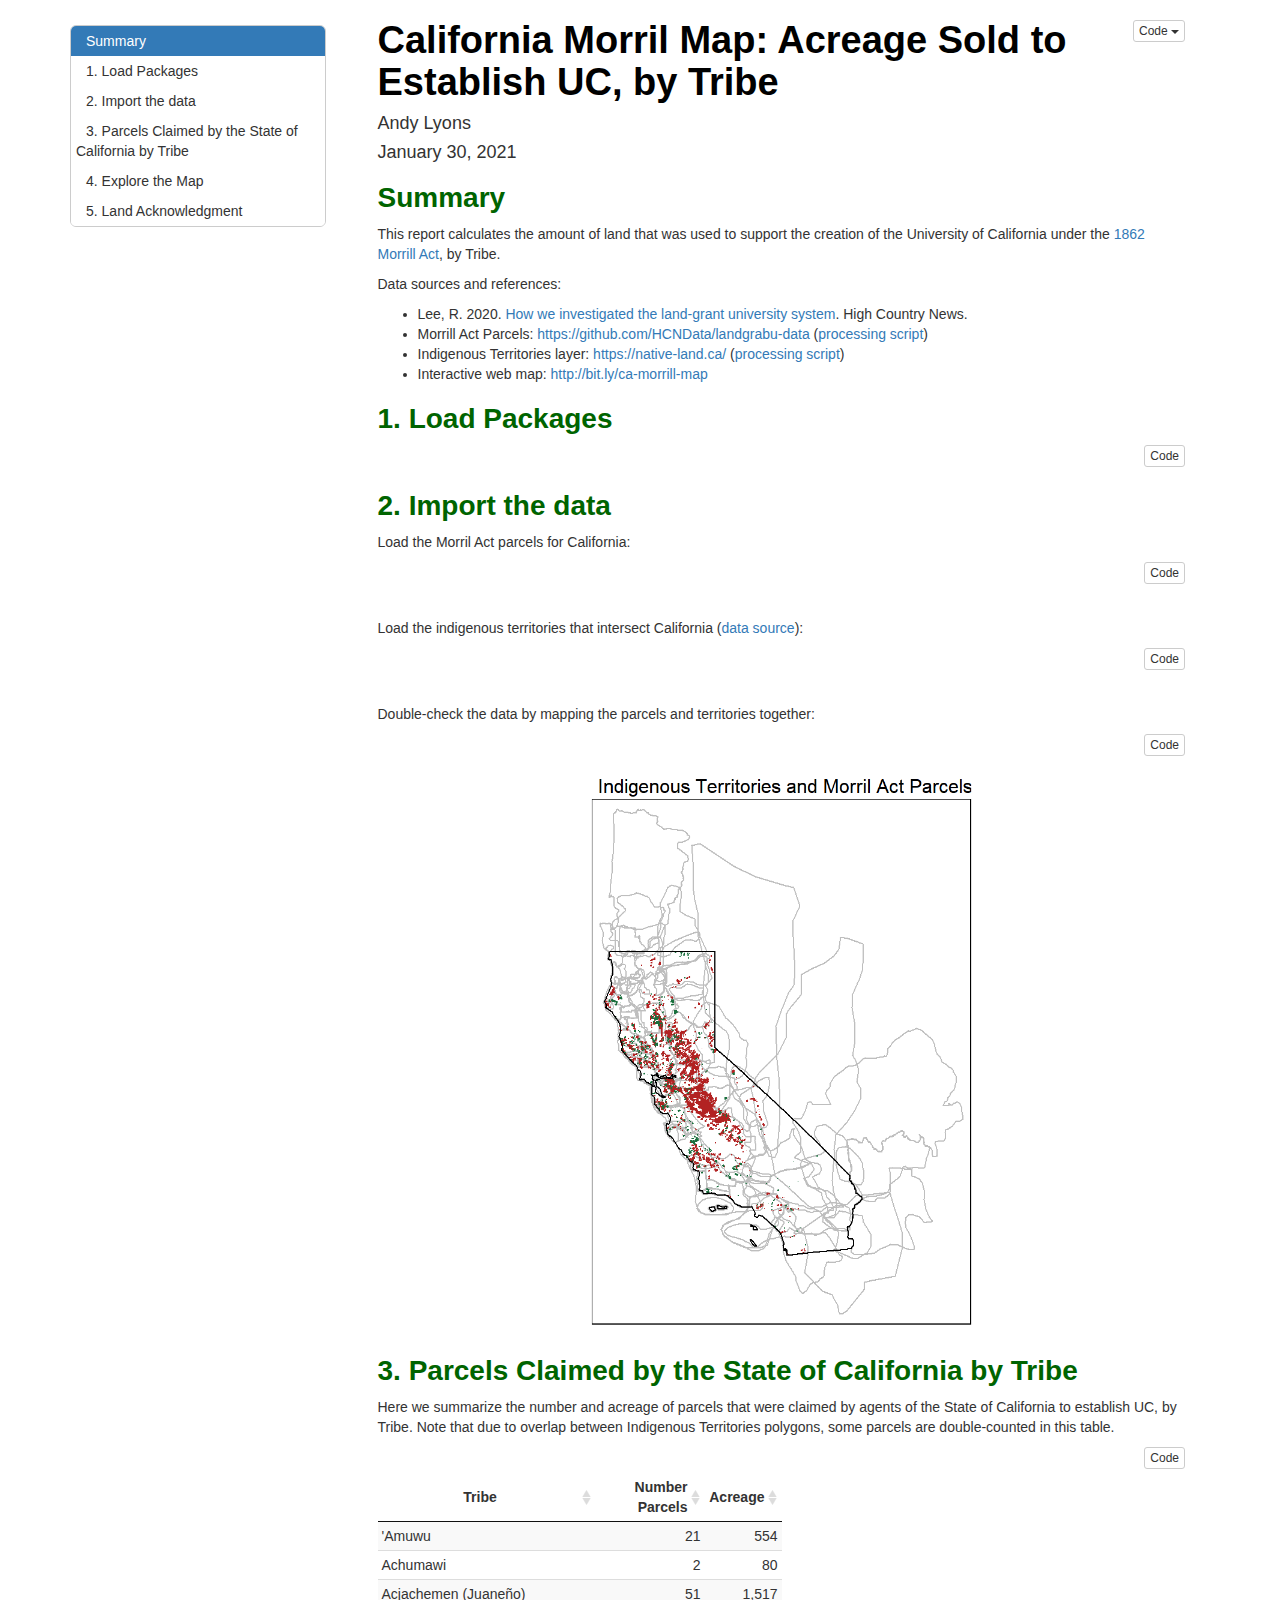
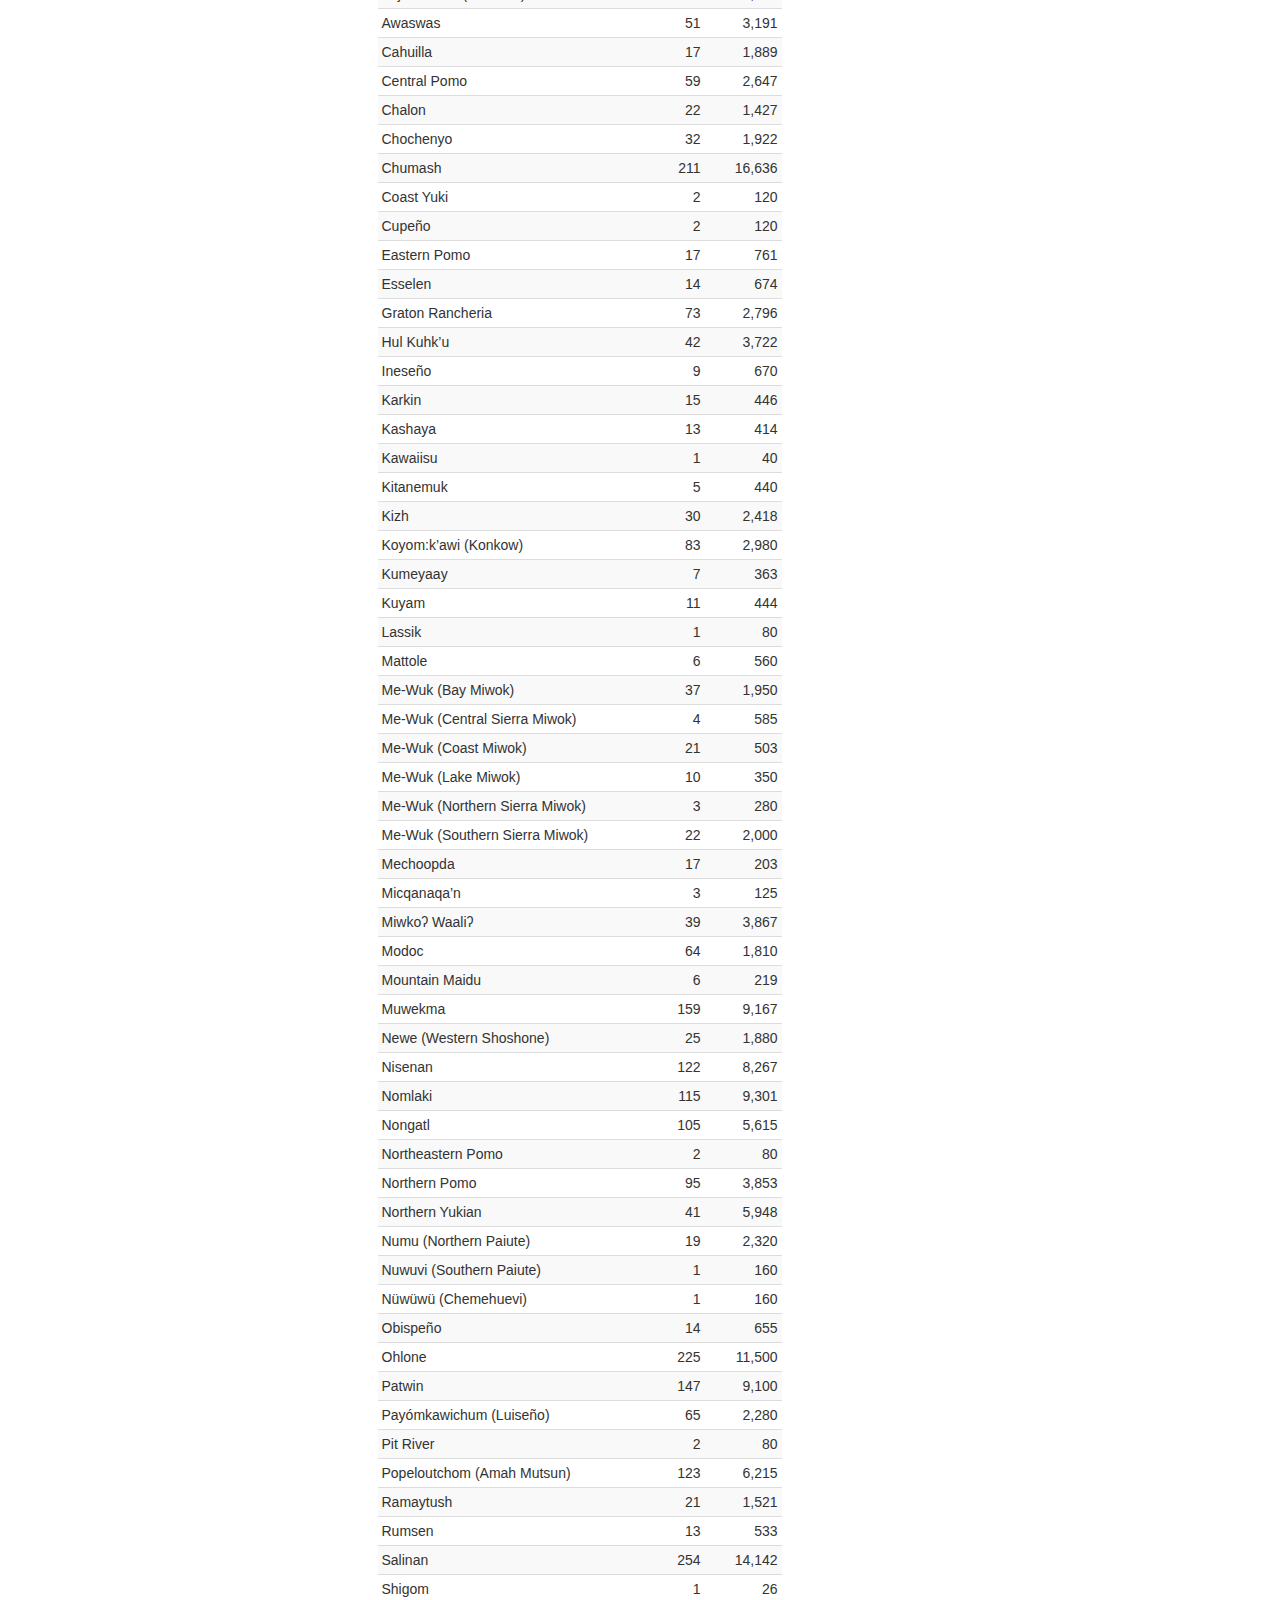
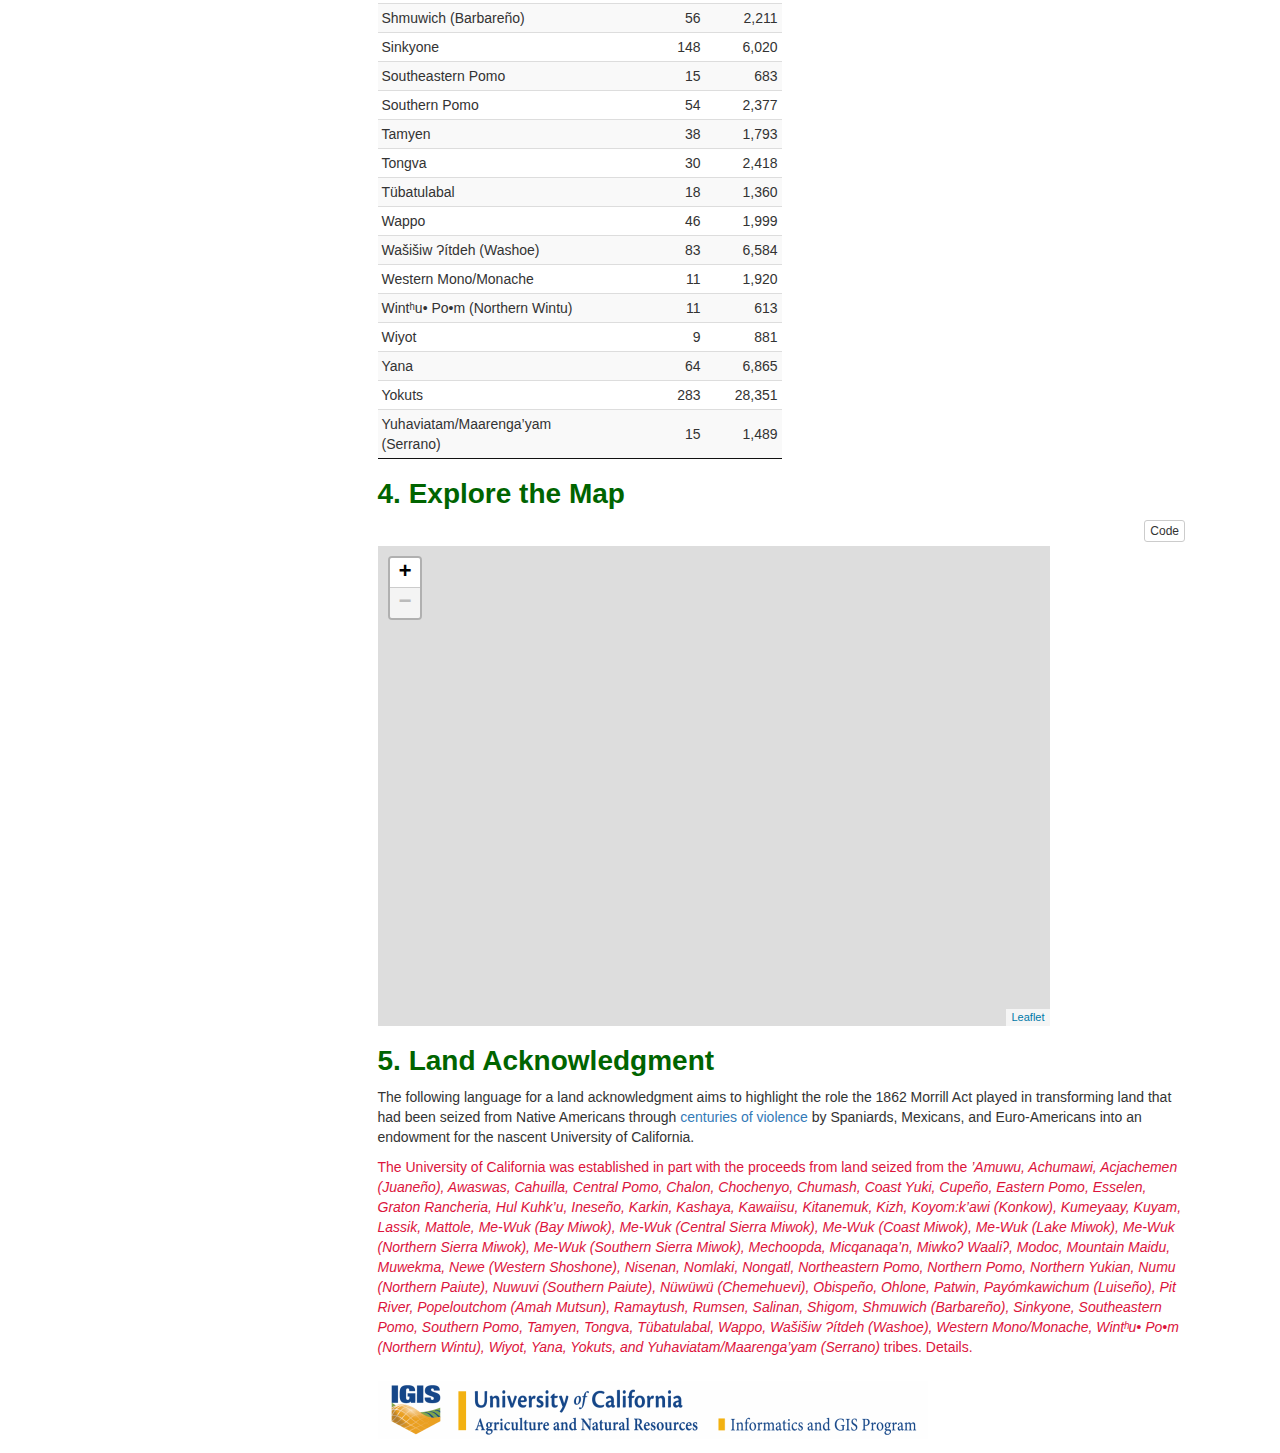
==== docs/ca_indig-territories.html @ 00801167 "Added State Summaries and Indig-Territories" ====
<!DOCTYPE html>

<html>

<head>

<meta charset="utf-8" />
<meta name="generator" content="pandoc" />
<meta http-equiv="X-UA-Compatible" content="IE=EDGE" />


<meta name="author" content="Andy Lyons" />

<meta name="date" content="2021-01-30" />

<title>California Morril Map: Acreage Sold to Establish UC, by Tribe</title>

<script>// Pandoc 2.9 adds attributes on both header and div. We remove the former (to
// be compatible with the behavior of Pandoc < 2.8).
document.addEventListener('DOMContentLoaded', function(e) {
  var hs = document.querySelectorAll("div.section[class*='level'] > :first-child");
  var i, h, a;
  for (i = 0; i < hs.length; i++) {
    h = hs[i];
    if (!/^h[1-6]$/i.test(h.tagName)) continue;  // it should be a header h1-h6
    a = h.attributes;
    while (a.length > 0) h.removeAttribute(a[0].name);
  }
});
</script>
<script>/*! jQuery v1.12.4 | (c) jQuery Foundation | jquery.org/license */
!function(a,b){"object"==typeof module&&"object"==typeof module.exports?module.exports=a.document?b(a,!0):function(a){if(!a.document)throw new Error("jQuery requires a window with a document");return b(a)}:b(a)}("undefined"!=typeof window?window:this,function(a,b){var c=[],d=a.document,e=c.slice,f=c.concat,g=c.push,h=c.indexOf,i={},j=i.toString,k=i.hasOwnProperty,l={},m="1.12.4",n=function(a,b){return new n.fn.init(a,b)},o=/^[\s\uFEFF\xA0]+|[\s\uFEFF\xA0]+$/g,p=/^-ms-/,q=/-([\da-z])/gi,r=function(a,b){return b.toUpperCase()};n.fn=n.prototype={jquery:m,constructor:n,selector:"",length:0,toArray:function(){return e.call(this)},get:function(a){return null!=a?0>a?this[a+this.length]:this[a]:e.call(this)},pushStack:function(a){var b=n.merge(this.constructor(),a);return b.prevObject=this,b.context=this.context,b},each:function(a){return n.each(this,a)},map:function(a){return this.pushStack(n.map(this,function(b,c){return a.call(b,c,b)}))},slice:function(){return this.pushStack(e.apply(this,arguments))},first:function(){return this.eq(0)},last:function(){return this.eq(-1)},eq:function(a){var b=this.length,c=+a+(0>a?b:0);return this.pushStack(c>=0&&b>c?[this[c]]:[])},end:function(){return this.prevObject||this.constructor()},push:g,sort:c.sort,splice:c.splice},n.extend=n.fn.extend=function(){var a,b,c,d,e,f,g=arguments[0]||{},h=1,i=arguments.length,j=!1;for("boolean"==typeof g&&(j=g,g=arguments[h]||{},h++),"object"==typeof g||n.isFunction(g)||(g={}),h===i&&(g=this,h--);i>h;h++)if(null!=(e=arguments[h]))for(d in e)a=g[d],c=e[d],g!==c&&(j&&c&&(n.isPlainObject(c)||(b=n.isArray(c)))?(b?(b=!1,f=a&&n.isArray(a)?a:[]):f=a&&n.isPlainObject(a)?a:{},g[d]=n.extend(j,f,c)):void 0!==c&&(g[d]=c));return g},n.extend({expando:"jQuery"+(m+Math.random()).replace(/\D/g,""),isReady:!0,error:function(a){throw new Error(a)},noop:function(){},isFunction:function(a){return"function"===n.type(a)},isArray:Array.isArray||function(a){return"array"===n.type(a)},isWindow:function(a){return null!=a&&a==a.window},isNumeric:function(a){var b=a&&a.toString();return!n.isArray(a)&&b-parseFloat(b)+1>=0},isEmptyObject:function(a){var b;for(b in a)return!1;return!0},isPlainObject:function(a){var b;if(!a||"object"!==n.type(a)||a.nodeType||n.isWindow(a))return!1;try{if(a.constructor&&!k.call(a,"constructor")&&!k.call(a.constructor.prototype,"isPrototypeOf"))return!1}catch(c){return!1}if(!l.ownFirst)for(b in a)return k.call(a,b);for(b in a);return void 0===b||k.call(a,b)},type:function(a){return null==a?a+"":"object"==typeof a||"function"==typeof a?i[j.call(a)]||"object":typeof a},globalEval:function(b){b&&n.trim(b)&&(a.execScript||function(b){a.eval.call(a,b)})(b)},camelCase:function(a){return a.replace(p,"ms-").replace(q,r)},nodeName:function(a,b){return a.nodeName&&a.nodeName.toLowerCase()===b.toLowerCase()},each:function(a,b){var c,d=0;if(s(a)){for(c=a.length;c>d;d++)if(b.call(a[d],d,a[d])===!1)break}else for(d in a)if(b.call(a[d],d,a[d])===!1)break;return a},trim:function(a){return null==a?"":(a+"").replace(o,"")},makeArray:function(a,b){var c=b||[];return null!=a&&(s(Object(a))?n.merge(c,"string"==typeof a?[a]:a):g.call(c,a)),c},inArray:function(a,b,c){var d;if(b){if(h)return h.call(b,a,c);for(d=b.length,c=c?0>c?Math.max(0,d+c):c:0;d>c;c++)if(c in b&&b[c]===a)return c}return-1},merge:function(a,b){var c=+b.length,d=0,e=a.length;while(c>d)a[e++]=b[d++];if(c!==c)while(void 0!==b[d])a[e++]=b[d++];return a.length=e,a},grep:function(a,b,c){for(var d,e=[],f=0,g=a.length,h=!c;g>f;f++)d=!b(a[f],f),d!==h&&e.push(a[f]);return e},map:function(a,b,c){var d,e,g=0,h=[];if(s(a))for(d=a.length;d>g;g++)e=b(a[g],g,c),null!=e&&h.push(e);else for(g in a)e=b(a[g],g,c),null!=e&&h.push(e);return f.apply([],h)},guid:1,proxy:function(a,b){var c,d,f;return"string"==typeof b&&(f=a[b],b=a,a=f),n.isFunction(a)?(c=e.call(arguments,2),d=function(){return a.apply(b||this,c.concat(e.call(arguments)))},d.guid=a.guid=a.guid||n.guid++,d):void 0},now:function(){return+new Date},support:l}),"function"==typeof Symbol&&(n.fn[Symbol.iterator]=c[Symbol.iterator]),n.each("Boolean Number String Function Array Date RegExp Object Error Symbol".split(" "),function(a,b){i["[object "+b+"]"]=b.toLowerCase()});function s(a){var b=!!a&&"length"in a&&a.length,c=n.type(a);return"function"===c||n.isWindow(a)?!1:"array"===c||0===b||"number"==typeof b&&b>0&&b-1 in a}var t=function(a){var b,c,d,e,f,g,h,i,j,k,l,m,n,o,p,q,r,s,t,u="sizzle"+1*new Date,v=a.document,w=0,x=0,y=ga(),z=ga(),A=ga(),B=function(a,b){return a===b&&(l=!0),0},C=1<<31,D={}.hasOwnProperty,E=[],F=E.pop,G=E.push,H=E.push,I=E.slice,J=function(a,b){for(var c=0,d=a.length;d>c;c++)if(a[c]===b)return c;return-1},K="checked|selected|async|autofocus|autoplay|controls|defer|disabled|hidden|ismap|loop|multiple|open|readonly|required|scoped",L="[\\x20\\t\\r\\n\\f]",M="(?:\\\\.|[\\w-]|[^\\x00-\\xa0])+",N="\\["+L+"*("+M+")(?:"+L+"*([*^$|!~]?=)"+L+"*(?:'((?:\\\\.|[^\\\\'])*)'|\"((?:\\\\.|[^\\\\\"])*)\"|("+M+"))|)"+L+"*\\]",O=":("+M+")(?:\\((('((?:\\\\.|[^\\\\'])*)'|\"((?:\\\\.|[^\\\\\"])*)\")|((?:\\\\.|[^\\\\()[\\]]|"+N+")*)|.*)\\)|)",P=new RegExp(L+"+","g"),Q=new RegExp("^"+L+"+|((?:^|[^\\\\])(?:\\\\.)*)"+L+"+$","g"),R=new RegExp("^"+L+"*,"+L+"*"),S=new RegExp("^"+L+"*([>+~]|"+L+")"+L+"*"),T=new RegExp("="+L+"*([^\\]'\"]*?)"+L+"*\\]","g"),U=new RegExp(O),V=new RegExp("^"+M+"$"),W={ID:new RegExp("^#("+M+")"),CLASS:new RegExp("^\\.("+M+")"),TAG:new RegExp("^("+M+"|[*])"),ATTR:new RegExp("^"+N),PSEUDO:new RegExp("^"+O),CHILD:new RegExp("^:(only|first|last|nth|nth-last)-(child|of-type)(?:\\("+L+"*(even|odd|(([+-]|)(\\d*)n|)"+L+"*(?:([+-]|)"+L+"*(\\d+)|))"+L+"*\\)|)","i"),bool:new RegExp("^(?:"+K+")$","i"),needsContext:new RegExp("^"+L+"*[>+~]|:(even|odd|eq|gt|lt|nth|first|last)(?:\\("+L+"*((?:-\\d)?\\d*)"+L+"*\\)|)(?=[^-]|$)","i")},X=/^(?:input|select|textarea|button)$/i,Y=/^h\d$/i,Z=/^[^{]+\{\s*\[native \w/,$=/^(?:#([\w-]+)|(\w+)|\.([\w-]+))$/,_=/[+~]/,aa=/'|\\/g,ba=new RegExp("\\\\([\\da-f]{1,6}"+L+"?|("+L+")|.)","ig"),ca=function(a,b,c){var d="0x"+b-65536;return d!==d||c?b:0>d?String.fromCharCode(d+65536):String.fromCharCode(d>>10|55296,1023&d|56320)},da=function(){m()};try{H.apply(E=I.call(v.childNodes),v.childNodes),E[v.childNodes.length].nodeType}catch(ea){H={apply:E.length?function(a,b){G.apply(a,I.call(b))}:function(a,b){var c=a.length,d=0;while(a[c++]=b[d++]);a.length=c-1}}}function fa(a,b,d,e){var f,h,j,k,l,o,r,s,w=b&&b.ownerDocument,x=b?b.nodeType:9;if(d=d||[],"string"!=typeof a||!a||1!==x&&9!==x&&11!==x)return d;if(!e&&((b?b.ownerDocument||b:v)!==n&&m(b),b=b||n,p)){if(11!==x&&(o=$.exec(a)))if(f=o[1]){if(9===x){if(!(j=b.getElementById(f)))return d;if(j.id===f)return d.push(j),d}else if(w&&(j=w.getElementById(f))&&t(b,j)&&j.id===f)return d.push(j),d}else{if(o[2])return H.apply(d,b.getElementsByTagName(a)),d;if((f=o[3])&&c.getElementsByClassName&&b.getElementsByClassName)return H.apply(d,b.getElementsByClassName(f)),d}if(c.qsa&&!A[a+" "]&&(!q||!q.test(a))){if(1!==x)w=b,s=a;else if("object"!==b.nodeName.toLowerCase()){(k=b.getAttribute("id"))?k=k.replace(aa,"\\$&"):b.setAttribute("id",k=u),r=g(a),h=r.length,l=V.test(k)?"#"+k:"[id='"+k+"']";while(h--)r[h]=l+" "+qa(r[h]);s=r.join(","),w=_.test(a)&&oa(b.parentNode)||b}if(s)try{return H.apply(d,w.querySelectorAll(s)),d}catch(y){}finally{k===u&&b.removeAttribute("id")}}}return i(a.replace(Q,"$1"),b,d,e)}function ga(){var a=[];function b(c,e){return a.push(c+" ")>d.cacheLength&&delete b[a.shift()],b[c+" "]=e}return b}function ha(a){return a[u]=!0,a}function ia(a){var b=n.createElement("div");try{return!!a(b)}catch(c){return!1}finally{b.parentNode&&b.parentNode.removeChild(b),b=null}}function ja(a,b){var c=a.split("|"),e=c.length;while(e--)d.attrHandle[c[e]]=b}function ka(a,b){var c=b&&a,d=c&&1===a.nodeType&&1===b.nodeType&&(~b.sourceIndex||C)-(~a.sourceIndex||C);if(d)return d;if(c)while(c=c.nextSibling)if(c===b)return-1;return a?1:-1}function la(a){return function(b){var c=b.nodeName.toLowerCase();return"input"===c&&b.type===a}}function ma(a){return function(b){var c=b.nodeName.toLowerCase();return("input"===c||"button"===c)&&b.type===a}}function na(a){return ha(function(b){return b=+b,ha(function(c,d){var e,f=a([],c.length,b),g=f.length;while(g--)c[e=f[g]]&&(c[e]=!(d[e]=c[e]))})})}function oa(a){return a&&"undefined"!=typeof a.getElementsByTagName&&a}c=fa.support={},f=fa.isXML=function(a){var b=a&&(a.ownerDocument||a).documentElement;return b?"HTML"!==b.nodeName:!1},m=fa.setDocument=function(a){var b,e,g=a?a.ownerDocument||a:v;return g!==n&&9===g.nodeType&&g.documentElement?(n=g,o=n.documentElement,p=!f(n),(e=n.defaultView)&&e.top!==e&&(e.addEventListener?e.addEventListener("unload",da,!1):e.attachEvent&&e.attachEvent("onunload",da)),c.attributes=ia(function(a){return a.className="i",!a.getAttribute("className")}),c.getElementsByTagName=ia(function(a){return a.appendChild(n.createComment("")),!a.getElementsByTagName("*").length}),c.getElementsByClassName=Z.test(n.getElementsByClassName),c.getById=ia(function(a){return o.appendChild(a).id=u,!n.getElementsByName||!n.getElementsByName(u).length}),c.getById?(d.find.ID=function(a,b){if("undefined"!=typeof b.getElementById&&p){var c=b.getElementById(a);return c?[c]:[]}},d.filter.ID=function(a){var b=a.replace(ba,ca);return function(a){return a.getAttribute("id")===b}}):(delete d.find.ID,d.filter.ID=function(a){var b=a.replace(ba,ca);return function(a){var c="undefined"!=typeof a.getAttributeNode&&a.getAttributeNode("id");return c&&c.value===b}}),d.find.TAG=c.getElementsByTagName?function(a,b){return"undefined"!=typeof b.getElementsByTagName?b.getElementsByTagName(a):c.qsa?b.querySelectorAll(a):void 0}:function(a,b){var c,d=[],e=0,f=b.getElementsByTagName(a);if("*"===a){while(c=f[e++])1===c.nodeType&&d.push(c);return d}return f},d.find.CLASS=c.getElementsByClassName&&function(a,b){return"undefined"!=typeof b.getElementsByClassName&&p?b.getElementsByClassName(a):void 0},r=[],q=[],(c.qsa=Z.test(n.querySelectorAll))&&(ia(function(a){o.appendChild(a).innerHTML="<a id='"+u+"'></a><select id='"+u+"-\r\\' msallowcapture=''><option selected=''></option></select>",a.querySelectorAll("[msallowcapture^='']").length&&q.push("[*^$]="+L+"*(?:''|\"\")"),a.querySelectorAll("[selected]").length||q.push("\\["+L+"*(?:value|"+K+")"),a.querySelectorAll("[id~="+u+"-]").length||q.push("~="),a.querySelectorAll(":checked").length||q.push(":checked"),a.querySelectorAll("a#"+u+"+*").length||q.push(".#.+[+~]")}),ia(function(a){var b=n.createElement("input");b.setAttribute("type","hidden"),a.appendChild(b).setAttribute("name","D"),a.querySelectorAll("[name=d]").length&&q.push("name"+L+"*[*^$|!~]?="),a.querySelectorAll(":enabled").length||q.push(":enabled",":disabled"),a.querySelectorAll("*,:x"),q.push(",.*:")})),(c.matchesSelector=Z.test(s=o.matches||o.webkitMatchesSelector||o.mozMatchesSelector||o.oMatchesSelector||o.msMatchesSelector))&&ia(function(a){c.disconnectedMatch=s.call(a,"div"),s.call(a,"[s!='']:x"),r.push("!=",O)}),q=q.length&&new RegExp(q.join("|")),r=r.length&&new RegExp(r.join("|")),b=Z.test(o.compareDocumentPosition),t=b||Z.test(o.contains)?function(a,b){var c=9===a.nodeType?a.documentElement:a,d=b&&b.parentNode;return a===d||!(!d||1!==d.nodeType||!(c.contains?c.contains(d):a.compareDocumentPosition&&16&a.compareDocumentPosition(d)))}:function(a,b){if(b)while(b=b.parentNode)if(b===a)return!0;return!1},B=b?function(a,b){if(a===b)return l=!0,0;var d=!a.compareDocumentPosition-!b.compareDocumentPosition;return d?d:(d=(a.ownerDocument||a)===(b.ownerDocument||b)?a.compareDocumentPosition(b):1,1&d||!c.sortDetached&&b.compareDocumentPosition(a)===d?a===n||a.ownerDocument===v&&t(v,a)?-1:b===n||b.ownerDocument===v&&t(v,b)?1:k?J(k,a)-J(k,b):0:4&d?-1:1)}:function(a,b){if(a===b)return l=!0,0;var c,d=0,e=a.parentNode,f=b.parentNode,g=[a],h=[b];if(!e||!f)return a===n?-1:b===n?1:e?-1:f?1:k?J(k,a)-J(k,b):0;if(e===f)return ka(a,b);c=a;while(c=c.parentNode)g.unshift(c);c=b;while(c=c.parentNode)h.unshift(c);while(g[d]===h[d])d++;return d?ka(g[d],h[d]):g[d]===v?-1:h[d]===v?1:0},n):n},fa.matches=function(a,b){return fa(a,null,null,b)},fa.matchesSelector=function(a,b){if((a.ownerDocument||a)!==n&&m(a),b=b.replace(T,"='$1']"),c.matchesSelector&&p&&!A[b+" "]&&(!r||!r.test(b))&&(!q||!q.test(b)))try{var d=s.call(a,b);if(d||c.disconnectedMatch||a.document&&11!==a.document.nodeType)return d}catch(e){}return fa(b,n,null,[a]).length>0},fa.contains=function(a,b){return(a.ownerDocument||a)!==n&&m(a),t(a,b)},fa.attr=function(a,b){(a.ownerDocument||a)!==n&&m(a);var e=d.attrHandle[b.toLowerCase()],f=e&&D.call(d.attrHandle,b.toLowerCase())?e(a,b,!p):void 0;return void 0!==f?f:c.attributes||!p?a.getAttribute(b):(f=a.getAttributeNode(b))&&f.specified?f.value:null},fa.error=function(a){throw new Error("Syntax error, unrecognized expression: "+a)},fa.uniqueSort=function(a){var b,d=[],e=0,f=0;if(l=!c.detectDuplicates,k=!c.sortStable&&a.slice(0),a.sort(B),l){while(b=a[f++])b===a[f]&&(e=d.push(f));while(e--)a.splice(d[e],1)}return k=null,a},e=fa.getText=function(a){var b,c="",d=0,f=a.nodeType;if(f){if(1===f||9===f||11===f){if("string"==typeof a.textContent)return a.textContent;for(a=a.firstChild;a;a=a.nextSibling)c+=e(a)}else if(3===f||4===f)return a.nodeValue}else while(b=a[d++])c+=e(b);return c},d=fa.selectors={cacheLength:50,createPseudo:ha,match:W,attrHandle:{},find:{},relative:{">":{dir:"parentNode",first:!0}," ":{dir:"parentNode"},"+":{dir:"previousSibling",first:!0},"~":{dir:"previousSibling"}},preFilter:{ATTR:function(a){return a[1]=a[1].replace(ba,ca),a[3]=(a[3]||a[4]||a[5]||"").replace(ba,ca),"~="===a[2]&&(a[3]=" "+a[3]+" "),a.slice(0,4)},CHILD:function(a){return a[1]=a[1].toLowerCase(),"nth"===a[1].slice(0,3)?(a[3]||fa.error(a[0]),a[4]=+(a[4]?a[5]+(a[6]||1):2*("even"===a[3]||"odd"===a[3])),a[5]=+(a[7]+a[8]||"odd"===a[3])):a[3]&&fa.error(a[0]),a},PSEUDO:function(a){var b,c=!a[6]&&a[2];return W.CHILD.test(a[0])?null:(a[3]?a[2]=a[4]||a[5]||"":c&&U.test(c)&&(b=g(c,!0))&&(b=c.indexOf(")",c.length-b)-c.length)&&(a[0]=a[0].slice(0,b),a[2]=c.slice(0,b)),a.slice(0,3))}},filter:{TAG:function(a){var b=a.replace(ba,ca).toLowerCase();return"*"===a?function(){return!0}:function(a){return a.nodeName&&a.nodeName.toLowerCase()===b}},CLASS:function(a){var b=y[a+" "];return b||(b=new RegExp("(^|"+L+")"+a+"("+L+"|$)"))&&y(a,function(a){return b.test("string"==typeof a.className&&a.className||"undefined"!=typeof a.getAttribute&&a.getAttribute("class")||"")})},ATTR:function(a,b,c){return function(d){var e=fa.attr(d,a);return null==e?"!="===b:b?(e+="","="===b?e===c:"!="===b?e!==c:"^="===b?c&&0===e.indexOf(c):"*="===b?c&&e.indexOf(c)>-1:"$="===b?c&&e.slice(-c.length)===c:"~="===b?(" "+e.replace(P," ")+" ").indexOf(c)>-1:"|="===b?e===c||e.slice(0,c.length+1)===c+"-":!1):!0}},CHILD:function(a,b,c,d,e){var f="nth"!==a.slice(0,3),g="last"!==a.slice(-4),h="of-type"===b;return 1===d&&0===e?function(a){return!!a.parentNode}:function(b,c,i){var j,k,l,m,n,o,p=f!==g?"nextSibling":"previousSibling",q=b.parentNode,r=h&&b.nodeName.toLowerCase(),s=!i&&!h,t=!1;if(q){if(f){while(p){m=b;while(m=m[p])if(h?m.nodeName.toLowerCase()===r:1===m.nodeType)return!1;o=p="only"===a&&!o&&"nextSibling"}return!0}if(o=[g?q.firstChild:q.lastChild],g&&s){m=q,l=m[u]||(m[u]={}),k=l[m.uniqueID]||(l[m.uniqueID]={}),j=k[a]||[],n=j[0]===w&&j[1],t=n&&j[2],m=n&&q.childNodes[n];while(m=++n&&m&&m[p]||(t=n=0)||o.pop())if(1===m.nodeType&&++t&&m===b){k[a]=[w,n,t];break}}else if(s&&(m=b,l=m[u]||(m[u]={}),k=l[m.uniqueID]||(l[m.uniqueID]={}),j=k[a]||[],n=j[0]===w&&j[1],t=n),t===!1)while(m=++n&&m&&m[p]||(t=n=0)||o.pop())if((h?m.nodeName.toLowerCase()===r:1===m.nodeType)&&++t&&(s&&(l=m[u]||(m[u]={}),k=l[m.uniqueID]||(l[m.uniqueID]={}),k[a]=[w,t]),m===b))break;return t-=e,t===d||t%d===0&&t/d>=0}}},PSEUDO:function(a,b){var c,e=d.pseudos[a]||d.setFilters[a.toLowerCase()]||fa.error("unsupported pseudo: "+a);return e[u]?e(b):e.length>1?(c=[a,a,"",b],d.setFilters.hasOwnProperty(a.toLowerCase())?ha(function(a,c){var d,f=e(a,b),g=f.length;while(g--)d=J(a,f[g]),a[d]=!(c[d]=f[g])}):function(a){return e(a,0,c)}):e}},pseudos:{not:ha(function(a){var b=[],c=[],d=h(a.replace(Q,"$1"));return d[u]?ha(function(a,b,c,e){var f,g=d(a,null,e,[]),h=a.length;while(h--)(f=g[h])&&(a[h]=!(b[h]=f))}):function(a,e,f){return b[0]=a,d(b,null,f,c),b[0]=null,!c.pop()}}),has:ha(function(a){return function(b){return fa(a,b).length>0}}),contains:ha(function(a){return a=a.replace(ba,ca),function(b){return(b.textContent||b.innerText||e(b)).indexOf(a)>-1}}),lang:ha(function(a){return V.test(a||"")||fa.error("unsupported lang: "+a),a=a.replace(ba,ca).toLowerCase(),function(b){var c;do if(c=p?b.lang:b.getAttribute("xml:lang")||b.getAttribute("lang"))return c=c.toLowerCase(),c===a||0===c.indexOf(a+"-");while((b=b.parentNode)&&1===b.nodeType);return!1}}),target:function(b){var c=a.location&&a.location.hash;return c&&c.slice(1)===b.id},root:function(a){return a===o},focus:function(a){return a===n.activeElement&&(!n.hasFocus||n.hasFocus())&&!!(a.type||a.href||~a.tabIndex)},enabled:function(a){return a.disabled===!1},disabled:function(a){return a.disabled===!0},checked:function(a){var b=a.nodeName.toLowerCase();return"input"===b&&!!a.checked||"option"===b&&!!a.selected},selected:function(a){return a.parentNode&&a.parentNode.selectedIndex,a.selected===!0},empty:function(a){for(a=a.firstChild;a;a=a.nextSibling)if(a.nodeType<6)return!1;return!0},parent:function(a){return!d.pseudos.empty(a)},header:function(a){return Y.test(a.nodeName)},input:function(a){return X.test(a.nodeName)},button:function(a){var b=a.nodeName.toLowerCase();return"input"===b&&"button"===a.type||"button"===b},text:function(a){var b;return"input"===a.nodeName.toLowerCase()&&"text"===a.type&&(null==(b=a.getAttribute("type"))||"text"===b.toLowerCase())},first:na(function(){return[0]}),last:na(function(a,b){return[b-1]}),eq:na(function(a,b,c){return[0>c?c+b:c]}),even:na(function(a,b){for(var c=0;b>c;c+=2)a.push(c);return a}),odd:na(function(a,b){for(var c=1;b>c;c+=2)a.push(c);return a}),lt:na(function(a,b,c){for(var d=0>c?c+b:c;--d>=0;)a.push(d);return a}),gt:na(function(a,b,c){for(var d=0>c?c+b:c;++d<b;)a.push(d);return a})}},d.pseudos.nth=d.pseudos.eq;for(b in{radio:!0,checkbox:!0,file:!0,password:!0,image:!0})d.pseudos[b]=la(b);for(b in{submit:!0,reset:!0})d.pseudos[b]=ma(b);function pa(){}pa.prototype=d.filters=d.pseudos,d.setFilters=new pa,g=fa.tokenize=function(a,b){var c,e,f,g,h,i,j,k=z[a+" "];if(k)return b?0:k.slice(0);h=a,i=[],j=d.preFilter;while(h){c&&!(e=R.exec(h))||(e&&(h=h.slice(e[0].length)||h),i.push(f=[])),c=!1,(e=S.exec(h))&&(c=e.shift(),f.push({value:c,type:e[0].replace(Q," ")}),h=h.slice(c.length));for(g in d.filter)!(e=W[g].exec(h))||j[g]&&!(e=j[g](e))||(c=e.shift(),f.push({value:c,type:g,matches:e}),h=h.slice(c.length));if(!c)break}return b?h.length:h?fa.error(a):z(a,i).slice(0)};function qa(a){for(var b=0,c=a.length,d="";c>b;b++)d+=a[b].value;return d}function ra(a,b,c){var d=b.dir,e=c&&"parentNode"===d,f=x++;return b.first?function(b,c,f){while(b=b[d])if(1===b.nodeType||e)return a(b,c,f)}:function(b,c,g){var h,i,j,k=[w,f];if(g){while(b=b[d])if((1===b.nodeType||e)&&a(b,c,g))return!0}else while(b=b[d])if(1===b.nodeType||e){if(j=b[u]||(b[u]={}),i=j[b.uniqueID]||(j[b.uniqueID]={}),(h=i[d])&&h[0]===w&&h[1]===f)return k[2]=h[2];if(i[d]=k,k[2]=a(b,c,g))return!0}}}function sa(a){return a.length>1?function(b,c,d){var e=a.length;while(e--)if(!a[e](b,c,d))return!1;return!0}:a[0]}function ta(a,b,c){for(var d=0,e=b.length;e>d;d++)fa(a,b[d],c);return c}function ua(a,b,c,d,e){for(var f,g=[],h=0,i=a.length,j=null!=b;i>h;h++)(f=a[h])&&(c&&!c(f,d,e)||(g.push(f),j&&b.push(h)));return g}function va(a,b,c,d,e,f){return d&&!d[u]&&(d=va(d)),e&&!e[u]&&(e=va(e,f)),ha(function(f,g,h,i){var j,k,l,m=[],n=[],o=g.length,p=f||ta(b||"*",h.nodeType?[h]:h,[]),q=!a||!f&&b?p:ua(p,m,a,h,i),r=c?e||(f?a:o||d)?[]:g:q;if(c&&c(q,r,h,i),d){j=ua(r,n),d(j,[],h,i),k=j.length;while(k--)(l=j[k])&&(r[n[k]]=!(q[n[k]]=l))}if(f){if(e||a){if(e){j=[],k=r.length;while(k--)(l=r[k])&&j.push(q[k]=l);e(null,r=[],j,i)}k=r.length;while(k--)(l=r[k])&&(j=e?J(f,l):m[k])>-1&&(f[j]=!(g[j]=l))}}else r=ua(r===g?r.splice(o,r.length):r),e?e(null,g,r,i):H.apply(g,r)})}function wa(a){for(var b,c,e,f=a.length,g=d.relative[a[0].type],h=g||d.relative[" "],i=g?1:0,k=ra(function(a){return a===b},h,!0),l=ra(function(a){return J(b,a)>-1},h,!0),m=[function(a,c,d){var e=!g&&(d||c!==j)||((b=c).nodeType?k(a,c,d):l(a,c,d));return b=null,e}];f>i;i++)if(c=d.relative[a[i].type])m=[ra(sa(m),c)];else{if(c=d.filter[a[i].type].apply(null,a[i].matches),c[u]){for(e=++i;f>e;e++)if(d.relative[a[e].type])break;return va(i>1&&sa(m),i>1&&qa(a.slice(0,i-1).concat({value:" "===a[i-2].type?"*":""})).replace(Q,"$1"),c,e>i&&wa(a.slice(i,e)),f>e&&wa(a=a.slice(e)),f>e&&qa(a))}m.push(c)}return sa(m)}function xa(a,b){var c=b.length>0,e=a.length>0,f=function(f,g,h,i,k){var l,o,q,r=0,s="0",t=f&&[],u=[],v=j,x=f||e&&d.find.TAG("*",k),y=w+=null==v?1:Math.random()||.1,z=x.length;for(k&&(j=g===n||g||k);s!==z&&null!=(l=x[s]);s++){if(e&&l){o=0,g||l.ownerDocument===n||(m(l),h=!p);while(q=a[o++])if(q(l,g||n,h)){i.push(l);break}k&&(w=y)}c&&((l=!q&&l)&&r--,f&&t.push(l))}if(r+=s,c&&s!==r){o=0;while(q=b[o++])q(t,u,g,h);if(f){if(r>0)while(s--)t[s]||u[s]||(u[s]=F.call(i));u=ua(u)}H.apply(i,u),k&&!f&&u.length>0&&r+b.length>1&&fa.uniqueSort(i)}return k&&(w=y,j=v),t};return c?ha(f):f}return h=fa.compile=function(a,b){var c,d=[],e=[],f=A[a+" "];if(!f){b||(b=g(a)),c=b.length;while(c--)f=wa(b[c]),f[u]?d.push(f):e.push(f);f=A(a,xa(e,d)),f.selector=a}return f},i=fa.select=function(a,b,e,f){var i,j,k,l,m,n="function"==typeof a&&a,o=!f&&g(a=n.selector||a);if(e=e||[],1===o.length){if(j=o[0]=o[0].slice(0),j.length>2&&"ID"===(k=j[0]).type&&c.getById&&9===b.nodeType&&p&&d.relative[j[1].type]){if(b=(d.find.ID(k.matches[0].replace(ba,ca),b)||[])[0],!b)return e;n&&(b=b.parentNode),a=a.slice(j.shift().value.length)}i=W.needsContext.test(a)?0:j.length;while(i--){if(k=j[i],d.relative[l=k.type])break;if((m=d.find[l])&&(f=m(k.matches[0].replace(ba,ca),_.test(j[0].type)&&oa(b.parentNode)||b))){if(j.splice(i,1),a=f.length&&qa(j),!a)return H.apply(e,f),e;break}}}return(n||h(a,o))(f,b,!p,e,!b||_.test(a)&&oa(b.parentNode)||b),e},c.sortStable=u.split("").sort(B).join("")===u,c.detectDuplicates=!!l,m(),c.sortDetached=ia(function(a){return 1&a.compareDocumentPosition(n.createElement("div"))}),ia(function(a){return a.innerHTML="<a href='#'></a>","#"===a.firstChild.getAttribute("href")})||ja("type|href|height|width",function(a,b,c){return c?void 0:a.getAttribute(b,"type"===b.toLowerCase()?1:2)}),c.attributes&&ia(function(a){return a.innerHTML="<input/>",a.firstChild.setAttribute("value",""),""===a.firstChild.getAttribute("value")})||ja("value",function(a,b,c){return c||"input"!==a.nodeName.toLowerCase()?void 0:a.defaultValue}),ia(function(a){return null==a.getAttribute("disabled")})||ja(K,function(a,b,c){var d;return c?void 0:a[b]===!0?b.toLowerCase():(d=a.getAttributeNode(b))&&d.specified?d.value:null}),fa}(a);n.find=t,n.expr=t.selectors,n.expr[":"]=n.expr.pseudos,n.uniqueSort=n.unique=t.uniqueSort,n.text=t.getText,n.isXMLDoc=t.isXML,n.contains=t.contains;var u=function(a,b,c){var d=[],e=void 0!==c;while((a=a[b])&&9!==a.nodeType)if(1===a.nodeType){if(e&&n(a).is(c))break;d.push(a)}return d},v=function(a,b){for(var c=[];a;a=a.nextSibling)1===a.nodeType&&a!==b&&c.push(a);return c},w=n.expr.match.needsContext,x=/^<([\w-]+)\s*\/?>(?:<\/\1>|)$/,y=/^.[^:#\[\.,]*$/;function z(a,b,c){if(n.isFunction(b))return n.grep(a,function(a,d){return!!b.call(a,d,a)!==c});if(b.nodeType)return n.grep(a,function(a){return a===b!==c});if("string"==typeof b){if(y.test(b))return n.filter(b,a,c);b=n.filter(b,a)}return n.grep(a,function(a){return n.inArray(a,b)>-1!==c})}n.filter=function(a,b,c){var d=b[0];return c&&(a=":not("+a+")"),1===b.length&&1===d.nodeType?n.find.matchesSelector(d,a)?[d]:[]:n.find.matches(a,n.grep(b,function(a){return 1===a.nodeType}))},n.fn.extend({find:function(a){var b,c=[],d=this,e=d.length;if("string"!=typeof a)return this.pushStack(n(a).filter(function(){for(b=0;e>b;b++)if(n.contains(d[b],this))return!0}));for(b=0;e>b;b++)n.find(a,d[b],c);return c=this.pushStack(e>1?n.unique(c):c),c.selector=this.selector?this.selector+" "+a:a,c},filter:function(a){return this.pushStack(z(this,a||[],!1))},not:function(a){return this.pushStack(z(this,a||[],!0))},is:function(a){return!!z(this,"string"==typeof a&&w.test(a)?n(a):a||[],!1).length}});var A,B=/^(?:\s*(<[\w\W]+>)[^>]*|#([\w-]*))$/,C=n.fn.init=function(a,b,c){var e,f;if(!a)return this;if(c=c||A,"string"==typeof a){if(e="<"===a.charAt(0)&&">"===a.charAt(a.length-1)&&a.length>=3?[null,a,null]:B.exec(a),!e||!e[1]&&b)return!b||b.jquery?(b||c).find(a):this.constructor(b).find(a);if(e[1]){if(b=b instanceof n?b[0]:b,n.merge(this,n.parseHTML(e[1],b&&b.nodeType?b.ownerDocument||b:d,!0)),x.test(e[1])&&n.isPlainObject(b))for(e in b)n.isFunction(this[e])?this[e](b[e]):this.attr(e,b[e]);return this}if(f=d.getElementById(e[2]),f&&f.parentNode){if(f.id!==e[2])return A.find(a);this.length=1,this[0]=f}return this.context=d,this.selector=a,this}return a.nodeType?(this.context=this[0]=a,this.length=1,this):n.isFunction(a)?"undefined"!=typeof c.ready?c.ready(a):a(n):(void 0!==a.selector&&(this.selector=a.selector,this.context=a.context),n.makeArray(a,this))};C.prototype=n.fn,A=n(d);var D=/^(?:parents|prev(?:Until|All))/,E={children:!0,contents:!0,next:!0,prev:!0};n.fn.extend({has:function(a){var b,c=n(a,this),d=c.length;return this.filter(function(){for(b=0;d>b;b++)if(n.contains(this,c[b]))return!0})},closest:function(a,b){for(var c,d=0,e=this.length,f=[],g=w.test(a)||"string"!=typeof a?n(a,b||this.context):0;e>d;d++)for(c=this[d];c&&c!==b;c=c.parentNode)if(c.nodeType<11&&(g?g.index(c)>-1:1===c.nodeType&&n.find.matchesSelector(c,a))){f.push(c);break}return this.pushStack(f.length>1?n.uniqueSort(f):f)},index:function(a){return a?"string"==typeof a?n.inArray(this[0],n(a)):n.inArray(a.jquery?a[0]:a,this):this[0]&&this[0].parentNode?this.first().prevAll().length:-1},add:function(a,b){return this.pushStack(n.uniqueSort(n.merge(this.get(),n(a,b))))},addBack:function(a){return this.add(null==a?this.prevObject:this.prevObject.filter(a))}});function F(a,b){do a=a[b];while(a&&1!==a.nodeType);return a}n.each({parent:function(a){var b=a.parentNode;return b&&11!==b.nodeType?b:null},parents:function(a){return u(a,"parentNode")},parentsUntil:function(a,b,c){return u(a,"parentNode",c)},next:function(a){return F(a,"nextSibling")},prev:function(a){return F(a,"previousSibling")},nextAll:function(a){return u(a,"nextSibling")},prevAll:function(a){return u(a,"previousSibling")},nextUntil:function(a,b,c){return u(a,"nextSibling",c)},prevUntil:function(a,b,c){return u(a,"previousSibling",c)},siblings:function(a){return v((a.parentNode||{}).firstChild,a)},children:function(a){return v(a.firstChild)},contents:function(a){return n.nodeName(a,"iframe")?a.contentDocument||a.contentWindow.document:n.merge([],a.childNodes)}},function(a,b){n.fn[a]=function(c,d){var e=n.map(this,b,c);return"Until"!==a.slice(-5)&&(d=c),d&&"string"==typeof d&&(e=n.filter(d,e)),this.length>1&&(E[a]||(e=n.uniqueSort(e)),D.test(a)&&(e=e.reverse())),this.pushStack(e)}});var G=/\S+/g;function H(a){var b={};return n.each(a.match(G)||[],function(a,c){b[c]=!0}),b}n.Callbacks=function(a){a="string"==typeof a?H(a):n.extend({},a);var b,c,d,e,f=[],g=[],h=-1,i=function(){for(e=a.once,d=b=!0;g.length;h=-1){c=g.shift();while(++h<f.length)f[h].apply(c[0],c[1])===!1&&a.stopOnFalse&&(h=f.length,c=!1)}a.memory||(c=!1),b=!1,e&&(f=c?[]:"")},j={add:function(){return f&&(c&&!b&&(h=f.length-1,g.push(c)),function d(b){n.each(b,function(b,c){n.isFunction(c)?a.unique&&j.has(c)||f.push(c):c&&c.length&&"string"!==n.type(c)&&d(c)})}(arguments),c&&!b&&i()),this},remove:function(){return n.each(arguments,function(a,b){var c;while((c=n.inArray(b,f,c))>-1)f.splice(c,1),h>=c&&h--}),this},has:function(a){return a?n.inArray(a,f)>-1:f.length>0},empty:function(){return f&&(f=[]),this},disable:function(){return e=g=[],f=c="",this},disabled:function(){return!f},lock:function(){return e=!0,c||j.disable(),this},locked:function(){return!!e},fireWith:function(a,c){return e||(c=c||[],c=[a,c.slice?c.slice():c],g.push(c),b||i()),this},fire:function(){return j.fireWith(this,arguments),this},fired:function(){return!!d}};return j},n.extend({Deferred:function(a){var b=[["resolve","done",n.Callbacks("once memory"),"resolved"],["reject","fail",n.Callbacks("once memory"),"rejected"],["notify","progress",n.Callbacks("memory")]],c="pending",d={state:function(){return c},always:function(){return e.done(arguments).fail(arguments),this},then:function(){var a=arguments;return n.Deferred(function(c){n.each(b,function(b,f){var g=n.isFunction(a[b])&&a[b];e[f[1]](function(){var a=g&&g.apply(this,arguments);a&&n.isFunction(a.promise)?a.promise().progress(c.notify).done(c.resolve).fail(c.reject):c[f[0]+"With"](this===d?c.promise():this,g?[a]:arguments)})}),a=null}).promise()},promise:function(a){return null!=a?n.extend(a,d):d}},e={};return d.pipe=d.then,n.each(b,function(a,f){var g=f[2],h=f[3];d[f[1]]=g.add,h&&g.add(function(){c=h},b[1^a][2].disable,b[2][2].lock),e[f[0]]=function(){return e[f[0]+"With"](this===e?d:this,arguments),this},e[f[0]+"With"]=g.fireWith}),d.promise(e),a&&a.call(e,e),e},when:function(a){var b=0,c=e.call(arguments),d=c.length,f=1!==d||a&&n.isFunction(a.promise)?d:0,g=1===f?a:n.Deferred(),h=function(a,b,c){return function(d){b[a]=this,c[a]=arguments.length>1?e.call(arguments):d,c===i?g.notifyWith(b,c):--f||g.resolveWith(b,c)}},i,j,k;if(d>1)for(i=new Array(d),j=new Array(d),k=new Array(d);d>b;b++)c[b]&&n.isFunction(c[b].promise)?c[b].promise().progress(h(b,j,i)).done(h(b,k,c)).fail(g.reject):--f;return f||g.resolveWith(k,c),g.promise()}});var I;n.fn.ready=function(a){return n.ready.promise().done(a),this},n.extend({isReady:!1,readyWait:1,holdReady:function(a){a?n.readyWait++:n.ready(!0)},ready:function(a){(a===!0?--n.readyWait:n.isReady)||(n.isReady=!0,a!==!0&&--n.readyWait>0||(I.resolveWith(d,[n]),n.fn.triggerHandler&&(n(d).triggerHandler("ready"),n(d).off("ready"))))}});function J(){d.addEventListener?(d.removeEventListener("DOMContentLoaded",K),a.removeEventListener("load",K)):(d.detachEvent("onreadystatechange",K),a.detachEvent("onload",K))}function K(){(d.addEventListener||"load"===a.event.type||"complete"===d.readyState)&&(J(),n.ready())}n.ready.promise=function(b){if(!I)if(I=n.Deferred(),"complete"===d.readyState||"loading"!==d.readyState&&!d.documentElement.doScroll)a.setTimeout(n.ready);else if(d.addEventListener)d.addEventListener("DOMContentLoaded",K),a.addEventListener("load",K);else{d.attachEvent("onreadystatechange",K),a.attachEvent("onload",K);var c=!1;try{c=null==a.frameElement&&d.documentElement}catch(e){}c&&c.doScroll&&!function f(){if(!n.isReady){try{c.doScroll("left")}catch(b){return a.setTimeout(f,50)}J(),n.ready()}}()}return I.promise(b)},n.ready.promise();var L;for(L in n(l))break;l.ownFirst="0"===L,l.inlineBlockNeedsLayout=!1,n(function(){var a,b,c,e;c=d.getElementsByTagName("body")[0],c&&c.style&&(b=d.createElement("div"),e=d.createElement("div"),e.style.cssText="position:absolute;border:0;width:0;height:0;top:0;left:-9999px",c.appendChild(e).appendChild(b),"undefined"!=typeof b.style.zoom&&(b.style.cssText="display:inline;margin:0;border:0;padding:1px;width:1px;zoom:1",l.inlineBlockNeedsLayout=a=3===b.offsetWidth,a&&(c.style.zoom=1)),c.removeChild(e))}),function(){var a=d.createElement("div");l.deleteExpando=!0;try{delete a.test}catch(b){l.deleteExpando=!1}a=null}();var M=function(a){var b=n.noData[(a.nodeName+" ").toLowerCase()],c=+a.nodeType||1;return 1!==c&&9!==c?!1:!b||b!==!0&&a.getAttribute("classid")===b},N=/^(?:\{[\w\W]*\}|\[[\w\W]*\])$/,O=/([A-Z])/g;function P(a,b,c){if(void 0===c&&1===a.nodeType){var d="data-"+b.replace(O,"-$1").toLowerCase();if(c=a.getAttribute(d),"string"==typeof c){try{c="true"===c?!0:"false"===c?!1:"null"===c?null:+c+""===c?+c:N.test(c)?n.parseJSON(c):c}catch(e){}n.data(a,b,c)}else c=void 0;
}return c}function Q(a){var b;for(b in a)if(("data"!==b||!n.isEmptyObject(a[b]))&&"toJSON"!==b)return!1;return!0}function R(a,b,d,e){if(M(a)){var f,g,h=n.expando,i=a.nodeType,j=i?n.cache:a,k=i?a[h]:a[h]&&h;if(k&&j[k]&&(e||j[k].data)||void 0!==d||"string"!=typeof b)return k||(k=i?a[h]=c.pop()||n.guid++:h),j[k]||(j[k]=i?{}:{toJSON:n.noop}),"object"!=typeof b&&"function"!=typeof b||(e?j[k]=n.extend(j[k],b):j[k].data=n.extend(j[k].data,b)),g=j[k],e||(g.data||(g.data={}),g=g.data),void 0!==d&&(g[n.camelCase(b)]=d),"string"==typeof b?(f=g[b],null==f&&(f=g[n.camelCase(b)])):f=g,f}}function S(a,b,c){if(M(a)){var d,e,f=a.nodeType,g=f?n.cache:a,h=f?a[n.expando]:n.expando;if(g[h]){if(b&&(d=c?g[h]:g[h].data)){n.isArray(b)?b=b.concat(n.map(b,n.camelCase)):b in d?b=[b]:(b=n.camelCase(b),b=b in d?[b]:b.split(" ")),e=b.length;while(e--)delete d[b[e]];if(c?!Q(d):!n.isEmptyObject(d))return}(c||(delete g[h].data,Q(g[h])))&&(f?n.cleanData([a],!0):l.deleteExpando||g!=g.window?delete g[h]:g[h]=void 0)}}}n.extend({cache:{},noData:{"applet ":!0,"embed ":!0,"object ":"clsid:D27CDB6E-AE6D-11cf-96B8-444553540000"},hasData:function(a){return a=a.nodeType?n.cache[a[n.expando]]:a[n.expando],!!a&&!Q(a)},data:function(a,b,c){return R(a,b,c)},removeData:function(a,b){return S(a,b)},_data:function(a,b,c){return R(a,b,c,!0)},_removeData:function(a,b){return S(a,b,!0)}}),n.fn.extend({data:function(a,b){var c,d,e,f=this[0],g=f&&f.attributes;if(void 0===a){if(this.length&&(e=n.data(f),1===f.nodeType&&!n._data(f,"parsedAttrs"))){c=g.length;while(c--)g[c]&&(d=g[c].name,0===d.indexOf("data-")&&(d=n.camelCase(d.slice(5)),P(f,d,e[d])));n._data(f,"parsedAttrs",!0)}return e}return"object"==typeof a?this.each(function(){n.data(this,a)}):arguments.length>1?this.each(function(){n.data(this,a,b)}):f?P(f,a,n.data(f,a)):void 0},removeData:function(a){return this.each(function(){n.removeData(this,a)})}}),n.extend({queue:function(a,b,c){var d;return a?(b=(b||"fx")+"queue",d=n._data(a,b),c&&(!d||n.isArray(c)?d=n._data(a,b,n.makeArray(c)):d.push(c)),d||[]):void 0},dequeue:function(a,b){b=b||"fx";var c=n.queue(a,b),d=c.length,e=c.shift(),f=n._queueHooks(a,b),g=function(){n.dequeue(a,b)};"inprogress"===e&&(e=c.shift(),d--),e&&("fx"===b&&c.unshift("inprogress"),delete f.stop,e.call(a,g,f)),!d&&f&&f.empty.fire()},_queueHooks:function(a,b){var c=b+"queueHooks";return n._data(a,c)||n._data(a,c,{empty:n.Callbacks("once memory").add(function(){n._removeData(a,b+"queue"),n._removeData(a,c)})})}}),n.fn.extend({queue:function(a,b){var c=2;return"string"!=typeof a&&(b=a,a="fx",c--),arguments.length<c?n.queue(this[0],a):void 0===b?this:this.each(function(){var c=n.queue(this,a,b);n._queueHooks(this,a),"fx"===a&&"inprogress"!==c[0]&&n.dequeue(this,a)})},dequeue:function(a){return this.each(function(){n.dequeue(this,a)})},clearQueue:function(a){return this.queue(a||"fx",[])},promise:function(a,b){var c,d=1,e=n.Deferred(),f=this,g=this.length,h=function(){--d||e.resolveWith(f,[f])};"string"!=typeof a&&(b=a,a=void 0),a=a||"fx";while(g--)c=n._data(f[g],a+"queueHooks"),c&&c.empty&&(d++,c.empty.add(h));return h(),e.promise(b)}}),function(){var a;l.shrinkWrapBlocks=function(){if(null!=a)return a;a=!1;var b,c,e;return c=d.getElementsByTagName("body")[0],c&&c.style?(b=d.createElement("div"),e=d.createElement("div"),e.style.cssText="position:absolute;border:0;width:0;height:0;top:0;left:-9999px",c.appendChild(e).appendChild(b),"undefined"!=typeof b.style.zoom&&(b.style.cssText="-webkit-box-sizing:content-box;-moz-box-sizing:content-box;box-sizing:content-box;display:block;margin:0;border:0;padding:1px;width:1px;zoom:1",b.appendChild(d.createElement("div")).style.width="5px",a=3!==b.offsetWidth),c.removeChild(e),a):void 0}}();var T=/[+-]?(?:\d*\.|)\d+(?:[eE][+-]?\d+|)/.source,U=new RegExp("^(?:([+-])=|)("+T+")([a-z%]*)$","i"),V=["Top","Right","Bottom","Left"],W=function(a,b){return a=b||a,"none"===n.css(a,"display")||!n.contains(a.ownerDocument,a)};function X(a,b,c,d){var e,f=1,g=20,h=d?function(){return d.cur()}:function(){return n.css(a,b,"")},i=h(),j=c&&c[3]||(n.cssNumber[b]?"":"px"),k=(n.cssNumber[b]||"px"!==j&&+i)&&U.exec(n.css(a,b));if(k&&k[3]!==j){j=j||k[3],c=c||[],k=+i||1;do f=f||".5",k/=f,n.style(a,b,k+j);while(f!==(f=h()/i)&&1!==f&&--g)}return c&&(k=+k||+i||0,e=c[1]?k+(c[1]+1)*c[2]:+c[2],d&&(d.unit=j,d.start=k,d.end=e)),e}var Y=function(a,b,c,d,e,f,g){var h=0,i=a.length,j=null==c;if("object"===n.type(c)){e=!0;for(h in c)Y(a,b,h,c[h],!0,f,g)}else if(void 0!==d&&(e=!0,n.isFunction(d)||(g=!0),j&&(g?(b.call(a,d),b=null):(j=b,b=function(a,b,c){return j.call(n(a),c)})),b))for(;i>h;h++)b(a[h],c,g?d:d.call(a[h],h,b(a[h],c)));return e?a:j?b.call(a):i?b(a[0],c):f},Z=/^(?:checkbox|radio)$/i,$=/<([\w:-]+)/,_=/^$|\/(?:java|ecma)script/i,aa=/^\s+/,ba="abbr|article|aside|audio|bdi|canvas|data|datalist|details|dialog|figcaption|figure|footer|header|hgroup|main|mark|meter|nav|output|picture|progress|section|summary|template|time|video";function ca(a){var b=ba.split("|"),c=a.createDocumentFragment();if(c.createElement)while(b.length)c.createElement(b.pop());return c}!function(){var a=d.createElement("div"),b=d.createDocumentFragment(),c=d.createElement("input");a.innerHTML="  <link/><table></table><a href='/a'>a</a><input type='checkbox'/>",l.leadingWhitespace=3===a.firstChild.nodeType,l.tbody=!a.getElementsByTagName("tbody").length,l.htmlSerialize=!!a.getElementsByTagName("link").length,l.html5Clone="<:nav></:nav>"!==d.createElement("nav").cloneNode(!0).outerHTML,c.type="checkbox",c.checked=!0,b.appendChild(c),l.appendChecked=c.checked,a.innerHTML="<textarea>x</textarea>",l.noCloneChecked=!!a.cloneNode(!0).lastChild.defaultValue,b.appendChild(a),c=d.createElement("input"),c.setAttribute("type","radio"),c.setAttribute("checked","checked"),c.setAttribute("name","t"),a.appendChild(c),l.checkClone=a.cloneNode(!0).cloneNode(!0).lastChild.checked,l.noCloneEvent=!!a.addEventListener,a[n.expando]=1,l.attributes=!a.getAttribute(n.expando)}();var da={option:[1,"<select multiple='multiple'>","</select>"],legend:[1,"<fieldset>","</fieldset>"],area:[1,"<map>","</map>"],param:[1,"<object>","</object>"],thead:[1,"<table>","</table>"],tr:[2,"<table><tbody>","</tbody></table>"],col:[2,"<table><tbody></tbody><colgroup>","</colgroup></table>"],td:[3,"<table><tbody><tr>","</tr></tbody></table>"],_default:l.htmlSerialize?[0,"",""]:[1,"X<div>","</div>"]};da.optgroup=da.option,da.tbody=da.tfoot=da.colgroup=da.caption=da.thead,da.th=da.td;function ea(a,b){var c,d,e=0,f="undefined"!=typeof a.getElementsByTagName?a.getElementsByTagName(b||"*"):"undefined"!=typeof a.querySelectorAll?a.querySelectorAll(b||"*"):void 0;if(!f)for(f=[],c=a.childNodes||a;null!=(d=c[e]);e++)!b||n.nodeName(d,b)?f.push(d):n.merge(f,ea(d,b));return void 0===b||b&&n.nodeName(a,b)?n.merge([a],f):f}function fa(a,b){for(var c,d=0;null!=(c=a[d]);d++)n._data(c,"globalEval",!b||n._data(b[d],"globalEval"))}var ga=/<|&#?\w+;/,ha=/<tbody/i;function ia(a){Z.test(a.type)&&(a.defaultChecked=a.checked)}function ja(a,b,c,d,e){for(var f,g,h,i,j,k,m,o=a.length,p=ca(b),q=[],r=0;o>r;r++)if(g=a[r],g||0===g)if("object"===n.type(g))n.merge(q,g.nodeType?[g]:g);else if(ga.test(g)){i=i||p.appendChild(b.createElement("div")),j=($.exec(g)||["",""])[1].toLowerCase(),m=da[j]||da._default,i.innerHTML=m[1]+n.htmlPrefilter(g)+m[2],f=m[0];while(f--)i=i.lastChild;if(!l.leadingWhitespace&&aa.test(g)&&q.push(b.createTextNode(aa.exec(g)[0])),!l.tbody){g="table"!==j||ha.test(g)?"<table>"!==m[1]||ha.test(g)?0:i:i.firstChild,f=g&&g.childNodes.length;while(f--)n.nodeName(k=g.childNodes[f],"tbody")&&!k.childNodes.length&&g.removeChild(k)}n.merge(q,i.childNodes),i.textContent="";while(i.firstChild)i.removeChild(i.firstChild);i=p.lastChild}else q.push(b.createTextNode(g));i&&p.removeChild(i),l.appendChecked||n.grep(ea(q,"input"),ia),r=0;while(g=q[r++])if(d&&n.inArray(g,d)>-1)e&&e.push(g);else if(h=n.contains(g.ownerDocument,g),i=ea(p.appendChild(g),"script"),h&&fa(i),c){f=0;while(g=i[f++])_.test(g.type||"")&&c.push(g)}return i=null,p}!function(){var b,c,e=d.createElement("div");for(b in{submit:!0,change:!0,focusin:!0})c="on"+b,(l[b]=c in a)||(e.setAttribute(c,"t"),l[b]=e.attributes[c].expando===!1);e=null}();var ka=/^(?:input|select|textarea)$/i,la=/^key/,ma=/^(?:mouse|pointer|contextmenu|drag|drop)|click/,na=/^(?:focusinfocus|focusoutblur)$/,oa=/^([^.]*)(?:\.(.+)|)/;function pa(){return!0}function qa(){return!1}function ra(){try{return d.activeElement}catch(a){}}function sa(a,b,c,d,e,f){var g,h;if("object"==typeof b){"string"!=typeof c&&(d=d||c,c=void 0);for(h in b)sa(a,h,c,d,b[h],f);return a}if(null==d&&null==e?(e=c,d=c=void 0):null==e&&("string"==typeof c?(e=d,d=void 0):(e=d,d=c,c=void 0)),e===!1)e=qa;else if(!e)return a;return 1===f&&(g=e,e=function(a){return n().off(a),g.apply(this,arguments)},e.guid=g.guid||(g.guid=n.guid++)),a.each(function(){n.event.add(this,b,e,d,c)})}n.event={global:{},add:function(a,b,c,d,e){var f,g,h,i,j,k,l,m,o,p,q,r=n._data(a);if(r){c.handler&&(i=c,c=i.handler,e=i.selector),c.guid||(c.guid=n.guid++),(g=r.events)||(g=r.events={}),(k=r.handle)||(k=r.handle=function(a){return"undefined"==typeof n||a&&n.event.triggered===a.type?void 0:n.event.dispatch.apply(k.elem,arguments)},k.elem=a),b=(b||"").match(G)||[""],h=b.length;while(h--)f=oa.exec(b[h])||[],o=q=f[1],p=(f[2]||"").split(".").sort(),o&&(j=n.event.special[o]||{},o=(e?j.delegateType:j.bindType)||o,j=n.event.special[o]||{},l=n.extend({type:o,origType:q,data:d,handler:c,guid:c.guid,selector:e,needsContext:e&&n.expr.match.needsContext.test(e),namespace:p.join(".")},i),(m=g[o])||(m=g[o]=[],m.delegateCount=0,j.setup&&j.setup.call(a,d,p,k)!==!1||(a.addEventListener?a.addEventListener(o,k,!1):a.attachEvent&&a.attachEvent("on"+o,k))),j.add&&(j.add.call(a,l),l.handler.guid||(l.handler.guid=c.guid)),e?m.splice(m.delegateCount++,0,l):m.push(l),n.event.global[o]=!0);a=null}},remove:function(a,b,c,d,e){var f,g,h,i,j,k,l,m,o,p,q,r=n.hasData(a)&&n._data(a);if(r&&(k=r.events)){b=(b||"").match(G)||[""],j=b.length;while(j--)if(h=oa.exec(b[j])||[],o=q=h[1],p=(h[2]||"").split(".").sort(),o){l=n.event.special[o]||{},o=(d?l.delegateType:l.bindType)||o,m=k[o]||[],h=h[2]&&new RegExp("(^|\\.)"+p.join("\\.(?:.*\\.|)")+"(\\.|$)"),i=f=m.length;while(f--)g=m[f],!e&&q!==g.origType||c&&c.guid!==g.guid||h&&!h.test(g.namespace)||d&&d!==g.selector&&("**"!==d||!g.selector)||(m.splice(f,1),g.selector&&m.delegateCount--,l.remove&&l.remove.call(a,g));i&&!m.length&&(l.teardown&&l.teardown.call(a,p,r.handle)!==!1||n.removeEvent(a,o,r.handle),delete k[o])}else for(o in k)n.event.remove(a,o+b[j],c,d,!0);n.isEmptyObject(k)&&(delete r.handle,n._removeData(a,"events"))}},trigger:function(b,c,e,f){var g,h,i,j,l,m,o,p=[e||d],q=k.call(b,"type")?b.type:b,r=k.call(b,"namespace")?b.namespace.split("."):[];if(i=m=e=e||d,3!==e.nodeType&&8!==e.nodeType&&!na.test(q+n.event.triggered)&&(q.indexOf(".")>-1&&(r=q.split("."),q=r.shift(),r.sort()),h=q.indexOf(":")<0&&"on"+q,b=b[n.expando]?b:new n.Event(q,"object"==typeof b&&b),b.isTrigger=f?2:3,b.namespace=r.join("."),b.rnamespace=b.namespace?new RegExp("(^|\\.)"+r.join("\\.(?:.*\\.|)")+"(\\.|$)"):null,b.result=void 0,b.target||(b.target=e),c=null==c?[b]:n.makeArray(c,[b]),l=n.event.special[q]||{},f||!l.trigger||l.trigger.apply(e,c)!==!1)){if(!f&&!l.noBubble&&!n.isWindow(e)){for(j=l.delegateType||q,na.test(j+q)||(i=i.parentNode);i;i=i.parentNode)p.push(i),m=i;m===(e.ownerDocument||d)&&p.push(m.defaultView||m.parentWindow||a)}o=0;while((i=p[o++])&&!b.isPropagationStopped())b.type=o>1?j:l.bindType||q,g=(n._data(i,"events")||{})[b.type]&&n._data(i,"handle"),g&&g.apply(i,c),g=h&&i[h],g&&g.apply&&M(i)&&(b.result=g.apply(i,c),b.result===!1&&b.preventDefault());if(b.type=q,!f&&!b.isDefaultPrevented()&&(!l._default||l._default.apply(p.pop(),c)===!1)&&M(e)&&h&&e[q]&&!n.isWindow(e)){m=e[h],m&&(e[h]=null),n.event.triggered=q;try{e[q]()}catch(s){}n.event.triggered=void 0,m&&(e[h]=m)}return b.result}},dispatch:function(a){a=n.event.fix(a);var b,c,d,f,g,h=[],i=e.call(arguments),j=(n._data(this,"events")||{})[a.type]||[],k=n.event.special[a.type]||{};if(i[0]=a,a.delegateTarget=this,!k.preDispatch||k.preDispatch.call(this,a)!==!1){h=n.event.handlers.call(this,a,j),b=0;while((f=h[b++])&&!a.isPropagationStopped()){a.currentTarget=f.elem,c=0;while((g=f.handlers[c++])&&!a.isImmediatePropagationStopped())a.rnamespace&&!a.rnamespace.test(g.namespace)||(a.handleObj=g,a.data=g.data,d=((n.event.special[g.origType]||{}).handle||g.handler).apply(f.elem,i),void 0!==d&&(a.result=d)===!1&&(a.preventDefault(),a.stopPropagation()))}return k.postDispatch&&k.postDispatch.call(this,a),a.result}},handlers:function(a,b){var c,d,e,f,g=[],h=b.delegateCount,i=a.target;if(h&&i.nodeType&&("click"!==a.type||isNaN(a.button)||a.button<1))for(;i!=this;i=i.parentNode||this)if(1===i.nodeType&&(i.disabled!==!0||"click"!==a.type)){for(d=[],c=0;h>c;c++)f=b[c],e=f.selector+" ",void 0===d[e]&&(d[e]=f.needsContext?n(e,this).index(i)>-1:n.find(e,this,null,[i]).length),d[e]&&d.push(f);d.length&&g.push({elem:i,handlers:d})}return h<b.length&&g.push({elem:this,handlers:b.slice(h)}),g},fix:function(a){if(a[n.expando])return a;var b,c,e,f=a.type,g=a,h=this.fixHooks[f];h||(this.fixHooks[f]=h=ma.test(f)?this.mouseHooks:la.test(f)?this.keyHooks:{}),e=h.props?this.props.concat(h.props):this.props,a=new n.Event(g),b=e.length;while(b--)c=e[b],a[c]=g[c];return a.target||(a.target=g.srcElement||d),3===a.target.nodeType&&(a.target=a.target.parentNode),a.metaKey=!!a.metaKey,h.filter?h.filter(a,g):a},props:"altKey bubbles cancelable ctrlKey currentTarget detail eventPhase metaKey relatedTarget shiftKey target timeStamp view which".split(" "),fixHooks:{},keyHooks:{props:"char charCode key keyCode".split(" "),filter:function(a,b){return null==a.which&&(a.which=null!=b.charCode?b.charCode:b.keyCode),a}},mouseHooks:{props:"button buttons clientX clientY fromElement offsetX offsetY pageX pageY screenX screenY toElement".split(" "),filter:function(a,b){var c,e,f,g=b.button,h=b.fromElement;return null==a.pageX&&null!=b.clientX&&(e=a.target.ownerDocument||d,f=e.documentElement,c=e.body,a.pageX=b.clientX+(f&&f.scrollLeft||c&&c.scrollLeft||0)-(f&&f.clientLeft||c&&c.clientLeft||0),a.pageY=b.clientY+(f&&f.scrollTop||c&&c.scrollTop||0)-(f&&f.clientTop||c&&c.clientTop||0)),!a.relatedTarget&&h&&(a.relatedTarget=h===a.target?b.toElement:h),a.which||void 0===g||(a.which=1&g?1:2&g?3:4&g?2:0),a}},special:{load:{noBubble:!0},focus:{trigger:function(){if(this!==ra()&&this.focus)try{return this.focus(),!1}catch(a){}},delegateType:"focusin"},blur:{trigger:function(){return this===ra()&&this.blur?(this.blur(),!1):void 0},delegateType:"focusout"},click:{trigger:function(){return n.nodeName(this,"input")&&"checkbox"===this.type&&this.click?(this.click(),!1):void 0},_default:function(a){return n.nodeName(a.target,"a")}},beforeunload:{postDispatch:function(a){void 0!==a.result&&a.originalEvent&&(a.originalEvent.returnValue=a.result)}}},simulate:function(a,b,c){var d=n.extend(new n.Event,c,{type:a,isSimulated:!0});n.event.trigger(d,null,b),d.isDefaultPrevented()&&c.preventDefault()}},n.removeEvent=d.removeEventListener?function(a,b,c){a.removeEventListener&&a.removeEventListener(b,c)}:function(a,b,c){var d="on"+b;a.detachEvent&&("undefined"==typeof a[d]&&(a[d]=null),a.detachEvent(d,c))},n.Event=function(a,b){return this instanceof n.Event?(a&&a.type?(this.originalEvent=a,this.type=a.type,this.isDefaultPrevented=a.defaultPrevented||void 0===a.defaultPrevented&&a.returnValue===!1?pa:qa):this.type=a,b&&n.extend(this,b),this.timeStamp=a&&a.timeStamp||n.now(),void(this[n.expando]=!0)):new n.Event(a,b)},n.Event.prototype={constructor:n.Event,isDefaultPrevented:qa,isPropagationStopped:qa,isImmediatePropagationStopped:qa,preventDefault:function(){var a=this.originalEvent;this.isDefaultPrevented=pa,a&&(a.preventDefault?a.preventDefault():a.returnValue=!1)},stopPropagation:function(){var a=this.originalEvent;this.isPropagationStopped=pa,a&&!this.isSimulated&&(a.stopPropagation&&a.stopPropagation(),a.cancelBubble=!0)},stopImmediatePropagation:function(){var a=this.originalEvent;this.isImmediatePropagationStopped=pa,a&&a.stopImmediatePropagation&&a.stopImmediatePropagation(),this.stopPropagation()}},n.each({mouseenter:"mouseover",mouseleave:"mouseout",pointerenter:"pointerover",pointerleave:"pointerout"},function(a,b){n.event.special[a]={delegateType:b,bindType:b,handle:function(a){var c,d=this,e=a.relatedTarget,f=a.handleObj;return e&&(e===d||n.contains(d,e))||(a.type=f.origType,c=f.handler.apply(this,arguments),a.type=b),c}}}),l.submit||(n.event.special.submit={setup:function(){return n.nodeName(this,"form")?!1:void n.event.add(this,"click._submit keypress._submit",function(a){var b=a.target,c=n.nodeName(b,"input")||n.nodeName(b,"button")?n.prop(b,"form"):void 0;c&&!n._data(c,"submit")&&(n.event.add(c,"submit._submit",function(a){a._submitBubble=!0}),n._data(c,"submit",!0))})},postDispatch:function(a){a._submitBubble&&(delete a._submitBubble,this.parentNode&&!a.isTrigger&&n.event.simulate("submit",this.parentNode,a))},teardown:function(){return n.nodeName(this,"form")?!1:void n.event.remove(this,"._submit")}}),l.change||(n.event.special.change={setup:function(){return ka.test(this.nodeName)?("checkbox"!==this.type&&"radio"!==this.type||(n.event.add(this,"propertychange._change",function(a){"checked"===a.originalEvent.propertyName&&(this._justChanged=!0)}),n.event.add(this,"click._change",function(a){this._justChanged&&!a.isTrigger&&(this._justChanged=!1),n.event.simulate("change",this,a)})),!1):void n.event.add(this,"beforeactivate._change",function(a){var b=a.target;ka.test(b.nodeName)&&!n._data(b,"change")&&(n.event.add(b,"change._change",function(a){!this.parentNode||a.isSimulated||a.isTrigger||n.event.simulate("change",this.parentNode,a)}),n._data(b,"change",!0))})},handle:function(a){var b=a.target;return this!==b||a.isSimulated||a.isTrigger||"radio"!==b.type&&"checkbox"!==b.type?a.handleObj.handler.apply(this,arguments):void 0},teardown:function(){return n.event.remove(this,"._change"),!ka.test(this.nodeName)}}),l.focusin||n.each({focus:"focusin",blur:"focusout"},function(a,b){var c=function(a){n.event.simulate(b,a.target,n.event.fix(a))};n.event.special[b]={setup:function(){var d=this.ownerDocument||this,e=n._data(d,b);e||d.addEventListener(a,c,!0),n._data(d,b,(e||0)+1)},teardown:function(){var d=this.ownerDocument||this,e=n._data(d,b)-1;e?n._data(d,b,e):(d.removeEventListener(a,c,!0),n._removeData(d,b))}}}),n.fn.extend({on:function(a,b,c,d){return sa(this,a,b,c,d)},one:function(a,b,c,d){return sa(this,a,b,c,d,1)},off:function(a,b,c){var d,e;if(a&&a.preventDefault&&a.handleObj)return d=a.handleObj,n(a.delegateTarget).off(d.namespace?d.origType+"."+d.namespace:d.origType,d.selector,d.handler),this;if("object"==typeof a){for(e in a)this.off(e,b,a[e]);return this}return b!==!1&&"function"!=typeof b||(c=b,b=void 0),c===!1&&(c=qa),this.each(function(){n.event.remove(this,a,c,b)})},trigger:function(a,b){return this.each(function(){n.event.trigger(a,b,this)})},triggerHandler:function(a,b){var c=this[0];return c?n.event.trigger(a,b,c,!0):void 0}});var ta=/ jQuery\d+="(?:null|\d+)"/g,ua=new RegExp("<(?:"+ba+")[\\s/>]","i"),va=/<(?!area|br|col|embed|hr|img|input|link|meta|param)(([\w:-]+)[^>]*)\/>/gi,wa=/<script|<style|<link/i,xa=/checked\s*(?:[^=]|=\s*.checked.)/i,ya=/^true\/(.*)/,za=/^\s*<!(?:\[CDATA\[|--)|(?:\]\]|--)>\s*$/g,Aa=ca(d),Ba=Aa.appendChild(d.createElement("div"));function Ca(a,b){return n.nodeName(a,"table")&&n.nodeName(11!==b.nodeType?b:b.firstChild,"tr")?a.getElementsByTagName("tbody")[0]||a.appendChild(a.ownerDocument.createElement("tbody")):a}function Da(a){return a.type=(null!==n.find.attr(a,"type"))+"/"+a.type,a}function Ea(a){var b=ya.exec(a.type);return b?a.type=b[1]:a.removeAttribute("type"),a}function Fa(a,b){if(1===b.nodeType&&n.hasData(a)){var c,d,e,f=n._data(a),g=n._data(b,f),h=f.events;if(h){delete g.handle,g.events={};for(c in h)for(d=0,e=h[c].length;e>d;d++)n.event.add(b,c,h[c][d])}g.data&&(g.data=n.extend({},g.data))}}function Ga(a,b){var c,d,e;if(1===b.nodeType){if(c=b.nodeName.toLowerCase(),!l.noCloneEvent&&b[n.expando]){e=n._data(b);for(d in e.events)n.removeEvent(b,d,e.handle);b.removeAttribute(n.expando)}"script"===c&&b.text!==a.text?(Da(b).text=a.text,Ea(b)):"object"===c?(b.parentNode&&(b.outerHTML=a.outerHTML),l.html5Clone&&a.innerHTML&&!n.trim(b.innerHTML)&&(b.innerHTML=a.innerHTML)):"input"===c&&Z.test(a.type)?(b.defaultChecked=b.checked=a.checked,b.value!==a.value&&(b.value=a.value)):"option"===c?b.defaultSelected=b.selected=a.defaultSelected:"input"!==c&&"textarea"!==c||(b.defaultValue=a.defaultValue)}}function Ha(a,b,c,d){b=f.apply([],b);var e,g,h,i,j,k,m=0,o=a.length,p=o-1,q=b[0],r=n.isFunction(q);if(r||o>1&&"string"==typeof q&&!l.checkClone&&xa.test(q))return a.each(function(e){var f=a.eq(e);r&&(b[0]=q.call(this,e,f.html())),Ha(f,b,c,d)});if(o&&(k=ja(b,a[0].ownerDocument,!1,a,d),e=k.firstChild,1===k.childNodes.length&&(k=e),e||d)){for(i=n.map(ea(k,"script"),Da),h=i.length;o>m;m++)g=k,m!==p&&(g=n.clone(g,!0,!0),h&&n.merge(i,ea(g,"script"))),c.call(a[m],g,m);if(h)for(j=i[i.length-1].ownerDocument,n.map(i,Ea),m=0;h>m;m++)g=i[m],_.test(g.type||"")&&!n._data(g,"globalEval")&&n.contains(j,g)&&(g.src?n._evalUrl&&n._evalUrl(g.src):n.globalEval((g.text||g.textContent||g.innerHTML||"").replace(za,"")));k=e=null}return a}function Ia(a,b,c){for(var d,e=b?n.filter(b,a):a,f=0;null!=(d=e[f]);f++)c||1!==d.nodeType||n.cleanData(ea(d)),d.parentNode&&(c&&n.contains(d.ownerDocument,d)&&fa(ea(d,"script")),d.parentNode.removeChild(d));return a}n.extend({htmlPrefilter:function(a){return a.replace(va,"<$1></$2>")},clone:function(a,b,c){var d,e,f,g,h,i=n.contains(a.ownerDocument,a);if(l.html5Clone||n.isXMLDoc(a)||!ua.test("<"+a.nodeName+">")?f=a.cloneNode(!0):(Ba.innerHTML=a.outerHTML,Ba.removeChild(f=Ba.firstChild)),!(l.noCloneEvent&&l.noCloneChecked||1!==a.nodeType&&11!==a.nodeType||n.isXMLDoc(a)))for(d=ea(f),h=ea(a),g=0;null!=(e=h[g]);++g)d[g]&&Ga(e,d[g]);if(b)if(c)for(h=h||ea(a),d=d||ea(f),g=0;null!=(e=h[g]);g++)Fa(e,d[g]);else Fa(a,f);return d=ea(f,"script"),d.length>0&&fa(d,!i&&ea(a,"script")),d=h=e=null,f},cleanData:function(a,b){for(var d,e,f,g,h=0,i=n.expando,j=n.cache,k=l.attributes,m=n.event.special;null!=(d=a[h]);h++)if((b||M(d))&&(f=d[i],g=f&&j[f])){if(g.events)for(e in g.events)m[e]?n.event.remove(d,e):n.removeEvent(d,e,g.handle);j[f]&&(delete j[f],k||"undefined"==typeof d.removeAttribute?d[i]=void 0:d.removeAttribute(i),c.push(f))}}}),n.fn.extend({domManip:Ha,detach:function(a){return Ia(this,a,!0)},remove:function(a){return Ia(this,a)},text:function(a){return Y(this,function(a){return void 0===a?n.text(this):this.empty().append((this[0]&&this[0].ownerDocument||d).createTextNode(a))},null,a,arguments.length)},append:function(){return Ha(this,arguments,function(a){if(1===this.nodeType||11===this.nodeType||9===this.nodeType){var b=Ca(this,a);b.appendChild(a)}})},prepend:function(){return Ha(this,arguments,function(a){if(1===this.nodeType||11===this.nodeType||9===this.nodeType){var b=Ca(this,a);b.insertBefore(a,b.firstChild)}})},before:function(){return Ha(this,arguments,function(a){this.parentNode&&this.parentNode.insertBefore(a,this)})},after:function(){return Ha(this,arguments,function(a){this.parentNode&&this.parentNode.insertBefore(a,this.nextSibling)})},empty:function(){for(var a,b=0;null!=(a=this[b]);b++){1===a.nodeType&&n.cleanData(ea(a,!1));while(a.firstChild)a.removeChild(a.firstChild);a.options&&n.nodeName(a,"select")&&(a.options.length=0)}return this},clone:function(a,b){return a=null==a?!1:a,b=null==b?a:b,this.map(function(){return n.clone(this,a,b)})},html:function(a){return Y(this,function(a){var b=this[0]||{},c=0,d=this.length;if(void 0===a)return 1===b.nodeType?b.innerHTML.replace(ta,""):void 0;if("string"==typeof a&&!wa.test(a)&&(l.htmlSerialize||!ua.test(a))&&(l.leadingWhitespace||!aa.test(a))&&!da[($.exec(a)||["",""])[1].toLowerCase()]){a=n.htmlPrefilter(a);try{for(;d>c;c++)b=this[c]||{},1===b.nodeType&&(n.cleanData(ea(b,!1)),b.innerHTML=a);b=0}catch(e){}}b&&this.empty().append(a)},null,a,arguments.length)},replaceWith:function(){var a=[];return Ha(this,arguments,function(b){var c=this.parentNode;n.inArray(this,a)<0&&(n.cleanData(ea(this)),c&&c.replaceChild(b,this))},a)}}),n.each({appendTo:"append",prependTo:"prepend",insertBefore:"before",insertAfter:"after",replaceAll:"replaceWith"},function(a,b){n.fn[a]=function(a){for(var c,d=0,e=[],f=n(a),h=f.length-1;h>=d;d++)c=d===h?this:this.clone(!0),n(f[d])[b](c),g.apply(e,c.get());return this.pushStack(e)}});var Ja,Ka={HTML:"block",BODY:"block"};function La(a,b){var c=n(b.createElement(a)).appendTo(b.body),d=n.css(c[0],"display");return c.detach(),d}function Ma(a){var b=d,c=Ka[a];return c||(c=La(a,b),"none"!==c&&c||(Ja=(Ja||n("<iframe frameborder='0' width='0' height='0'/>")).appendTo(b.documentElement),b=(Ja[0].contentWindow||Ja[0].contentDocument).document,b.write(),b.close(),c=La(a,b),Ja.detach()),Ka[a]=c),c}var Na=/^margin/,Oa=new RegExp("^("+T+")(?!px)[a-z%]+$","i"),Pa=function(a,b,c,d){var e,f,g={};for(f in b)g[f]=a.style[f],a.style[f]=b[f];e=c.apply(a,d||[]);for(f in b)a.style[f]=g[f];return e},Qa=d.documentElement;!function(){var b,c,e,f,g,h,i=d.createElement("div"),j=d.createElement("div");if(j.style){j.style.cssText="float:left;opacity:.5",l.opacity="0.5"===j.style.opacity,l.cssFloat=!!j.style.cssFloat,j.style.backgroundClip="content-box",j.cloneNode(!0).style.backgroundClip="",l.clearCloneStyle="content-box"===j.style.backgroundClip,i=d.createElement("div"),i.style.cssText="border:0;width:8px;height:0;top:0;left:-9999px;padding:0;margin-top:1px;position:absolute",j.innerHTML="",i.appendChild(j),l.boxSizing=""===j.style.boxSizing||""===j.style.MozBoxSizing||""===j.style.WebkitBoxSizing,n.extend(l,{reliableHiddenOffsets:function(){return null==b&&k(),f},boxSizingReliable:function(){return null==b&&k(),e},pixelMarginRight:function(){return null==b&&k(),c},pixelPosition:function(){return null==b&&k(),b},reliableMarginRight:function(){return null==b&&k(),g},reliableMarginLeft:function(){return null==b&&k(),h}});function k(){var k,l,m=d.documentElement;m.appendChild(i),j.style.cssText="-webkit-box-sizing:border-box;box-sizing:border-box;position:relative;display:block;margin:auto;border:1px;padding:1px;top:1%;width:50%",b=e=h=!1,c=g=!0,a.getComputedStyle&&(l=a.getComputedStyle(j),b="1%"!==(l||{}).top,h="2px"===(l||{}).marginLeft,e="4px"===(l||{width:"4px"}).width,j.style.marginRight="50%",c="4px"===(l||{marginRight:"4px"}).marginRight,k=j.appendChild(d.createElement("div")),k.style.cssText=j.style.cssText="-webkit-box-sizing:content-box;-moz-box-sizing:content-box;box-sizing:content-box;display:block;margin:0;border:0;padding:0",k.style.marginRight=k.style.width="0",j.style.width="1px",g=!parseFloat((a.getComputedStyle(k)||{}).marginRight),j.removeChild(k)),j.style.display="none",f=0===j.getClientRects().length,f&&(j.style.display="",j.innerHTML="<table><tr><td></td><td>t</td></tr></table>",j.childNodes[0].style.borderCollapse="separate",k=j.getElementsByTagName("td"),k[0].style.cssText="margin:0;border:0;padding:0;display:none",f=0===k[0].offsetHeight,f&&(k[0].style.display="",k[1].style.display="none",f=0===k[0].offsetHeight)),m.removeChild(i)}}}();var Ra,Sa,Ta=/^(top|right|bottom|left)$/;a.getComputedStyle?(Ra=function(b){var c=b.ownerDocument.defaultView;return c&&c.opener||(c=a),c.getComputedStyle(b)},Sa=function(a,b,c){var d,e,f,g,h=a.style;return c=c||Ra(a),g=c?c.getPropertyValue(b)||c[b]:void 0,""!==g&&void 0!==g||n.contains(a.ownerDocument,a)||(g=n.style(a,b)),c&&!l.pixelMarginRight()&&Oa.test(g)&&Na.test(b)&&(d=h.width,e=h.minWidth,f=h.maxWidth,h.minWidth=h.maxWidth=h.width=g,g=c.width,h.width=d,h.minWidth=e,h.maxWidth=f),void 0===g?g:g+""}):Qa.currentStyle&&(Ra=function(a){return a.currentStyle},Sa=function(a,b,c){var d,e,f,g,h=a.style;return c=c||Ra(a),g=c?c[b]:void 0,null==g&&h&&h[b]&&(g=h[b]),Oa.test(g)&&!Ta.test(b)&&(d=h.left,e=a.runtimeStyle,f=e&&e.left,f&&(e.left=a.currentStyle.left),h.left="fontSize"===b?"1em":g,g=h.pixelLeft+"px",h.left=d,f&&(e.left=f)),void 0===g?g:g+""||"auto"});function Ua(a,b){return{get:function(){return a()?void delete this.get:(this.get=b).apply(this,arguments)}}}var Va=/alpha\([^)]*\)/i,Wa=/opacity\s*=\s*([^)]*)/i,Xa=/^(none|table(?!-c[ea]).+)/,Ya=new RegExp("^("+T+")(.*)$","i"),Za={position:"absolute",visibility:"hidden",display:"block"},$a={letterSpacing:"0",fontWeight:"400"},_a=["Webkit","O","Moz","ms"],ab=d.createElement("div").style;function bb(a){if(a in ab)return a;var b=a.charAt(0).toUpperCase()+a.slice(1),c=_a.length;while(c--)if(a=_a[c]+b,a in ab)return a}function cb(a,b){for(var c,d,e,f=[],g=0,h=a.length;h>g;g++)d=a[g],d.style&&(f[g]=n._data(d,"olddisplay"),c=d.style.display,b?(f[g]||"none"!==c||(d.style.display=""),""===d.style.display&&W(d)&&(f[g]=n._data(d,"olddisplay",Ma(d.nodeName)))):(e=W(d),(c&&"none"!==c||!e)&&n._data(d,"olddisplay",e?c:n.css(d,"display"))));for(g=0;h>g;g++)d=a[g],d.style&&(b&&"none"!==d.style.display&&""!==d.style.display||(d.style.display=b?f[g]||"":"none"));return a}function db(a,b,c){var d=Ya.exec(b);return d?Math.max(0,d[1]-(c||0))+(d[2]||"px"):b}function eb(a,b,c,d,e){for(var f=c===(d?"border":"content")?4:"width"===b?1:0,g=0;4>f;f+=2)"margin"===c&&(g+=n.css(a,c+V[f],!0,e)),d?("content"===c&&(g-=n.css(a,"padding"+V[f],!0,e)),"margin"!==c&&(g-=n.css(a,"border"+V[f]+"Width",!0,e))):(g+=n.css(a,"padding"+V[f],!0,e),"padding"!==c&&(g+=n.css(a,"border"+V[f]+"Width",!0,e)));return g}function fb(a,b,c){var d=!0,e="width"===b?a.offsetWidth:a.offsetHeight,f=Ra(a),g=l.boxSizing&&"border-box"===n.css(a,"boxSizing",!1,f);if(0>=e||null==e){if(e=Sa(a,b,f),(0>e||null==e)&&(e=a.style[b]),Oa.test(e))return e;d=g&&(l.boxSizingReliable()||e===a.style[b]),e=parseFloat(e)||0}return e+eb(a,b,c||(g?"border":"content"),d,f)+"px"}n.extend({cssHooks:{opacity:{get:function(a,b){if(b){var c=Sa(a,"opacity");return""===c?"1":c}}}},cssNumber:{animationIterationCount:!0,columnCount:!0,fillOpacity:!0,flexGrow:!0,flexShrink:!0,fontWeight:!0,lineHeight:!0,opacity:!0,order:!0,orphans:!0,widows:!0,zIndex:!0,zoom:!0},cssProps:{"float":l.cssFloat?"cssFloat":"styleFloat"},style:function(a,b,c,d){if(a&&3!==a.nodeType&&8!==a.nodeType&&a.style){var e,f,g,h=n.camelCase(b),i=a.style;if(b=n.cssProps[h]||(n.cssProps[h]=bb(h)||h),g=n.cssHooks[b]||n.cssHooks[h],void 0===c)return g&&"get"in g&&void 0!==(e=g.get(a,!1,d))?e:i[b];if(f=typeof c,"string"===f&&(e=U.exec(c))&&e[1]&&(c=X(a,b,e),f="number"),null!=c&&c===c&&("number"===f&&(c+=e&&e[3]||(n.cssNumber[h]?"":"px")),l.clearCloneStyle||""!==c||0!==b.indexOf("background")||(i[b]="inherit"),!(g&&"set"in g&&void 0===(c=g.set(a,c,d)))))try{i[b]=c}catch(j){}}},css:function(a,b,c,d){var e,f,g,h=n.camelCase(b);return b=n.cssProps[h]||(n.cssProps[h]=bb(h)||h),g=n.cssHooks[b]||n.cssHooks[h],g&&"get"in g&&(f=g.get(a,!0,c)),void 0===f&&(f=Sa(a,b,d)),"normal"===f&&b in $a&&(f=$a[b]),""===c||c?(e=parseFloat(f),c===!0||isFinite(e)?e||0:f):f}}),n.each(["height","width"],function(a,b){n.cssHooks[b]={get:function(a,c,d){return c?Xa.test(n.css(a,"display"))&&0===a.offsetWidth?Pa(a,Za,function(){return fb(a,b,d)}):fb(a,b,d):void 0},set:function(a,c,d){var e=d&&Ra(a);return db(a,c,d?eb(a,b,d,l.boxSizing&&"border-box"===n.css(a,"boxSizing",!1,e),e):0)}}}),l.opacity||(n.cssHooks.opacity={get:function(a,b){return Wa.test((b&&a.currentStyle?a.currentStyle.filter:a.style.filter)||"")?.01*parseFloat(RegExp.$1)+"":b?"1":""},set:function(a,b){var c=a.style,d=a.currentStyle,e=n.isNumeric(b)?"alpha(opacity="+100*b+")":"",f=d&&d.filter||c.filter||"";c.zoom=1,(b>=1||""===b)&&""===n.trim(f.replace(Va,""))&&c.removeAttribute&&(c.removeAttribute("filter"),""===b||d&&!d.filter)||(c.filter=Va.test(f)?f.replace(Va,e):f+" "+e)}}),n.cssHooks.marginRight=Ua(l.reliableMarginRight,function(a,b){return b?Pa(a,{display:"inline-block"},Sa,[a,"marginRight"]):void 0}),n.cssHooks.marginLeft=Ua(l.reliableMarginLeft,function(a,b){return b?(parseFloat(Sa(a,"marginLeft"))||(n.contains(a.ownerDocument,a)?a.getBoundingClientRect().left-Pa(a,{
marginLeft:0},function(){return a.getBoundingClientRect().left}):0))+"px":void 0}),n.each({margin:"",padding:"",border:"Width"},function(a,b){n.cssHooks[a+b]={expand:function(c){for(var d=0,e={},f="string"==typeof c?c.split(" "):[c];4>d;d++)e[a+V[d]+b]=f[d]||f[d-2]||f[0];return e}},Na.test(a)||(n.cssHooks[a+b].set=db)}),n.fn.extend({css:function(a,b){return Y(this,function(a,b,c){var d,e,f={},g=0;if(n.isArray(b)){for(d=Ra(a),e=b.length;e>g;g++)f[b[g]]=n.css(a,b[g],!1,d);return f}return void 0!==c?n.style(a,b,c):n.css(a,b)},a,b,arguments.length>1)},show:function(){return cb(this,!0)},hide:function(){return cb(this)},toggle:function(a){return"boolean"==typeof a?a?this.show():this.hide():this.each(function(){W(this)?n(this).show():n(this).hide()})}});function gb(a,b,c,d,e){return new gb.prototype.init(a,b,c,d,e)}n.Tween=gb,gb.prototype={constructor:gb,init:function(a,b,c,d,e,f){this.elem=a,this.prop=c,this.easing=e||n.easing._default,this.options=b,this.start=this.now=this.cur(),this.end=d,this.unit=f||(n.cssNumber[c]?"":"px")},cur:function(){var a=gb.propHooks[this.prop];return a&&a.get?a.get(this):gb.propHooks._default.get(this)},run:function(a){var b,c=gb.propHooks[this.prop];return this.options.duration?this.pos=b=n.easing[this.easing](a,this.options.duration*a,0,1,this.options.duration):this.pos=b=a,this.now=(this.end-this.start)*b+this.start,this.options.step&&this.options.step.call(this.elem,this.now,this),c&&c.set?c.set(this):gb.propHooks._default.set(this),this}},gb.prototype.init.prototype=gb.prototype,gb.propHooks={_default:{get:function(a){var b;return 1!==a.elem.nodeType||null!=a.elem[a.prop]&&null==a.elem.style[a.prop]?a.elem[a.prop]:(b=n.css(a.elem,a.prop,""),b&&"auto"!==b?b:0)},set:function(a){n.fx.step[a.prop]?n.fx.step[a.prop](a):1!==a.elem.nodeType||null==a.elem.style[n.cssProps[a.prop]]&&!n.cssHooks[a.prop]?a.elem[a.prop]=a.now:n.style(a.elem,a.prop,a.now+a.unit)}}},gb.propHooks.scrollTop=gb.propHooks.scrollLeft={set:function(a){a.elem.nodeType&&a.elem.parentNode&&(a.elem[a.prop]=a.now)}},n.easing={linear:function(a){return a},swing:function(a){return.5-Math.cos(a*Math.PI)/2},_default:"swing"},n.fx=gb.prototype.init,n.fx.step={};var hb,ib,jb=/^(?:toggle|show|hide)$/,kb=/queueHooks$/;function lb(){return a.setTimeout(function(){hb=void 0}),hb=n.now()}function mb(a,b){var c,d={height:a},e=0;for(b=b?1:0;4>e;e+=2-b)c=V[e],d["margin"+c]=d["padding"+c]=a;return b&&(d.opacity=d.width=a),d}function nb(a,b,c){for(var d,e=(qb.tweeners[b]||[]).concat(qb.tweeners["*"]),f=0,g=e.length;g>f;f++)if(d=e[f].call(c,b,a))return d}function ob(a,b,c){var d,e,f,g,h,i,j,k,m=this,o={},p=a.style,q=a.nodeType&&W(a),r=n._data(a,"fxshow");c.queue||(h=n._queueHooks(a,"fx"),null==h.unqueued&&(h.unqueued=0,i=h.empty.fire,h.empty.fire=function(){h.unqueued||i()}),h.unqueued++,m.always(function(){m.always(function(){h.unqueued--,n.queue(a,"fx").length||h.empty.fire()})})),1===a.nodeType&&("height"in b||"width"in b)&&(c.overflow=[p.overflow,p.overflowX,p.overflowY],j=n.css(a,"display"),k="none"===j?n._data(a,"olddisplay")||Ma(a.nodeName):j,"inline"===k&&"none"===n.css(a,"float")&&(l.inlineBlockNeedsLayout&&"inline"!==Ma(a.nodeName)?p.zoom=1:p.display="inline-block")),c.overflow&&(p.overflow="hidden",l.shrinkWrapBlocks()||m.always(function(){p.overflow=c.overflow[0],p.overflowX=c.overflow[1],p.overflowY=c.overflow[2]}));for(d in b)if(e=b[d],jb.exec(e)){if(delete b[d],f=f||"toggle"===e,e===(q?"hide":"show")){if("show"!==e||!r||void 0===r[d])continue;q=!0}o[d]=r&&r[d]||n.style(a,d)}else j=void 0;if(n.isEmptyObject(o))"inline"===("none"===j?Ma(a.nodeName):j)&&(p.display=j);else{r?"hidden"in r&&(q=r.hidden):r=n._data(a,"fxshow",{}),f&&(r.hidden=!q),q?n(a).show():m.done(function(){n(a).hide()}),m.done(function(){var b;n._removeData(a,"fxshow");for(b in o)n.style(a,b,o[b])});for(d in o)g=nb(q?r[d]:0,d,m),d in r||(r[d]=g.start,q&&(g.end=g.start,g.start="width"===d||"height"===d?1:0))}}function pb(a,b){var c,d,e,f,g;for(c in a)if(d=n.camelCase(c),e=b[d],f=a[c],n.isArray(f)&&(e=f[1],f=a[c]=f[0]),c!==d&&(a[d]=f,delete a[c]),g=n.cssHooks[d],g&&"expand"in g){f=g.expand(f),delete a[d];for(c in f)c in a||(a[c]=f[c],b[c]=e)}else b[d]=e}function qb(a,b,c){var d,e,f=0,g=qb.prefilters.length,h=n.Deferred().always(function(){delete i.elem}),i=function(){if(e)return!1;for(var b=hb||lb(),c=Math.max(0,j.startTime+j.duration-b),d=c/j.duration||0,f=1-d,g=0,i=j.tweens.length;i>g;g++)j.tweens[g].run(f);return h.notifyWith(a,[j,f,c]),1>f&&i?c:(h.resolveWith(a,[j]),!1)},j=h.promise({elem:a,props:n.extend({},b),opts:n.extend(!0,{specialEasing:{},easing:n.easing._default},c),originalProperties:b,originalOptions:c,startTime:hb||lb(),duration:c.duration,tweens:[],createTween:function(b,c){var d=n.Tween(a,j.opts,b,c,j.opts.specialEasing[b]||j.opts.easing);return j.tweens.push(d),d},stop:function(b){var c=0,d=b?j.tweens.length:0;if(e)return this;for(e=!0;d>c;c++)j.tweens[c].run(1);return b?(h.notifyWith(a,[j,1,0]),h.resolveWith(a,[j,b])):h.rejectWith(a,[j,b]),this}}),k=j.props;for(pb(k,j.opts.specialEasing);g>f;f++)if(d=qb.prefilters[f].call(j,a,k,j.opts))return n.isFunction(d.stop)&&(n._queueHooks(j.elem,j.opts.queue).stop=n.proxy(d.stop,d)),d;return n.map(k,nb,j),n.isFunction(j.opts.start)&&j.opts.start.call(a,j),n.fx.timer(n.extend(i,{elem:a,anim:j,queue:j.opts.queue})),j.progress(j.opts.progress).done(j.opts.done,j.opts.complete).fail(j.opts.fail).always(j.opts.always)}n.Animation=n.extend(qb,{tweeners:{"*":[function(a,b){var c=this.createTween(a,b);return X(c.elem,a,U.exec(b),c),c}]},tweener:function(a,b){n.isFunction(a)?(b=a,a=["*"]):a=a.match(G);for(var c,d=0,e=a.length;e>d;d++)c=a[d],qb.tweeners[c]=qb.tweeners[c]||[],qb.tweeners[c].unshift(b)},prefilters:[ob],prefilter:function(a,b){b?qb.prefilters.unshift(a):qb.prefilters.push(a)}}),n.speed=function(a,b,c){var d=a&&"object"==typeof a?n.extend({},a):{complete:c||!c&&b||n.isFunction(a)&&a,duration:a,easing:c&&b||b&&!n.isFunction(b)&&b};return d.duration=n.fx.off?0:"number"==typeof d.duration?d.duration:d.duration in n.fx.speeds?n.fx.speeds[d.duration]:n.fx.speeds._default,null!=d.queue&&d.queue!==!0||(d.queue="fx"),d.old=d.complete,d.complete=function(){n.isFunction(d.old)&&d.old.call(this),d.queue&&n.dequeue(this,d.queue)},d},n.fn.extend({fadeTo:function(a,b,c,d){return this.filter(W).css("opacity",0).show().end().animate({opacity:b},a,c,d)},animate:function(a,b,c,d){var e=n.isEmptyObject(a),f=n.speed(b,c,d),g=function(){var b=qb(this,n.extend({},a),f);(e||n._data(this,"finish"))&&b.stop(!0)};return g.finish=g,e||f.queue===!1?this.each(g):this.queue(f.queue,g)},stop:function(a,b,c){var d=function(a){var b=a.stop;delete a.stop,b(c)};return"string"!=typeof a&&(c=b,b=a,a=void 0),b&&a!==!1&&this.queue(a||"fx",[]),this.each(function(){var b=!0,e=null!=a&&a+"queueHooks",f=n.timers,g=n._data(this);if(e)g[e]&&g[e].stop&&d(g[e]);else for(e in g)g[e]&&g[e].stop&&kb.test(e)&&d(g[e]);for(e=f.length;e--;)f[e].elem!==this||null!=a&&f[e].queue!==a||(f[e].anim.stop(c),b=!1,f.splice(e,1));!b&&c||n.dequeue(this,a)})},finish:function(a){return a!==!1&&(a=a||"fx"),this.each(function(){var b,c=n._data(this),d=c[a+"queue"],e=c[a+"queueHooks"],f=n.timers,g=d?d.length:0;for(c.finish=!0,n.queue(this,a,[]),e&&e.stop&&e.stop.call(this,!0),b=f.length;b--;)f[b].elem===this&&f[b].queue===a&&(f[b].anim.stop(!0),f.splice(b,1));for(b=0;g>b;b++)d[b]&&d[b].finish&&d[b].finish.call(this);delete c.finish})}}),n.each(["toggle","show","hide"],function(a,b){var c=n.fn[b];n.fn[b]=function(a,d,e){return null==a||"boolean"==typeof a?c.apply(this,arguments):this.animate(mb(b,!0),a,d,e)}}),n.each({slideDown:mb("show"),slideUp:mb("hide"),slideToggle:mb("toggle"),fadeIn:{opacity:"show"},fadeOut:{opacity:"hide"},fadeToggle:{opacity:"toggle"}},function(a,b){n.fn[a]=function(a,c,d){return this.animate(b,a,c,d)}}),n.timers=[],n.fx.tick=function(){var a,b=n.timers,c=0;for(hb=n.now();c<b.length;c++)a=b[c],a()||b[c]!==a||b.splice(c--,1);b.length||n.fx.stop(),hb=void 0},n.fx.timer=function(a){n.timers.push(a),a()?n.fx.start():n.timers.pop()},n.fx.interval=13,n.fx.start=function(){ib||(ib=a.setInterval(n.fx.tick,n.fx.interval))},n.fx.stop=function(){a.clearInterval(ib),ib=null},n.fx.speeds={slow:600,fast:200,_default:400},n.fn.delay=function(b,c){return b=n.fx?n.fx.speeds[b]||b:b,c=c||"fx",this.queue(c,function(c,d){var e=a.setTimeout(c,b);d.stop=function(){a.clearTimeout(e)}})},function(){var a,b=d.createElement("input"),c=d.createElement("div"),e=d.createElement("select"),f=e.appendChild(d.createElement("option"));c=d.createElement("div"),c.setAttribute("className","t"),c.innerHTML="  <link/><table></table><a href='/a'>a</a><input type='checkbox'/>",a=c.getElementsByTagName("a")[0],b.setAttribute("type","checkbox"),c.appendChild(b),a=c.getElementsByTagName("a")[0],a.style.cssText="top:1px",l.getSetAttribute="t"!==c.className,l.style=/top/.test(a.getAttribute("style")),l.hrefNormalized="/a"===a.getAttribute("href"),l.checkOn=!!b.value,l.optSelected=f.selected,l.enctype=!!d.createElement("form").enctype,e.disabled=!0,l.optDisabled=!f.disabled,b=d.createElement("input"),b.setAttribute("value",""),l.input=""===b.getAttribute("value"),b.value="t",b.setAttribute("type","radio"),l.radioValue="t"===b.value}();var rb=/\r/g,sb=/[\x20\t\r\n\f]+/g;n.fn.extend({val:function(a){var b,c,d,e=this[0];{if(arguments.length)return d=n.isFunction(a),this.each(function(c){var e;1===this.nodeType&&(e=d?a.call(this,c,n(this).val()):a,null==e?e="":"number"==typeof e?e+="":n.isArray(e)&&(e=n.map(e,function(a){return null==a?"":a+""})),b=n.valHooks[this.type]||n.valHooks[this.nodeName.toLowerCase()],b&&"set"in b&&void 0!==b.set(this,e,"value")||(this.value=e))});if(e)return b=n.valHooks[e.type]||n.valHooks[e.nodeName.toLowerCase()],b&&"get"in b&&void 0!==(c=b.get(e,"value"))?c:(c=e.value,"string"==typeof c?c.replace(rb,""):null==c?"":c)}}}),n.extend({valHooks:{option:{get:function(a){var b=n.find.attr(a,"value");return null!=b?b:n.trim(n.text(a)).replace(sb," ")}},select:{get:function(a){for(var b,c,d=a.options,e=a.selectedIndex,f="select-one"===a.type||0>e,g=f?null:[],h=f?e+1:d.length,i=0>e?h:f?e:0;h>i;i++)if(c=d[i],(c.selected||i===e)&&(l.optDisabled?!c.disabled:null===c.getAttribute("disabled"))&&(!c.parentNode.disabled||!n.nodeName(c.parentNode,"optgroup"))){if(b=n(c).val(),f)return b;g.push(b)}return g},set:function(a,b){var c,d,e=a.options,f=n.makeArray(b),g=e.length;while(g--)if(d=e[g],n.inArray(n.valHooks.option.get(d),f)>-1)try{d.selected=c=!0}catch(h){d.scrollHeight}else d.selected=!1;return c||(a.selectedIndex=-1),e}}}}),n.each(["radio","checkbox"],function(){n.valHooks[this]={set:function(a,b){return n.isArray(b)?a.checked=n.inArray(n(a).val(),b)>-1:void 0}},l.checkOn||(n.valHooks[this].get=function(a){return null===a.getAttribute("value")?"on":a.value})});var tb,ub,vb=n.expr.attrHandle,wb=/^(?:checked|selected)$/i,xb=l.getSetAttribute,yb=l.input;n.fn.extend({attr:function(a,b){return Y(this,n.attr,a,b,arguments.length>1)},removeAttr:function(a){return this.each(function(){n.removeAttr(this,a)})}}),n.extend({attr:function(a,b,c){var d,e,f=a.nodeType;if(3!==f&&8!==f&&2!==f)return"undefined"==typeof a.getAttribute?n.prop(a,b,c):(1===f&&n.isXMLDoc(a)||(b=b.toLowerCase(),e=n.attrHooks[b]||(n.expr.match.bool.test(b)?ub:tb)),void 0!==c?null===c?void n.removeAttr(a,b):e&&"set"in e&&void 0!==(d=e.set(a,c,b))?d:(a.setAttribute(b,c+""),c):e&&"get"in e&&null!==(d=e.get(a,b))?d:(d=n.find.attr(a,b),null==d?void 0:d))},attrHooks:{type:{set:function(a,b){if(!l.radioValue&&"radio"===b&&n.nodeName(a,"input")){var c=a.value;return a.setAttribute("type",b),c&&(a.value=c),b}}}},removeAttr:function(a,b){var c,d,e=0,f=b&&b.match(G);if(f&&1===a.nodeType)while(c=f[e++])d=n.propFix[c]||c,n.expr.match.bool.test(c)?yb&&xb||!wb.test(c)?a[d]=!1:a[n.camelCase("default-"+c)]=a[d]=!1:n.attr(a,c,""),a.removeAttribute(xb?c:d)}}),ub={set:function(a,b,c){return b===!1?n.removeAttr(a,c):yb&&xb||!wb.test(c)?a.setAttribute(!xb&&n.propFix[c]||c,c):a[n.camelCase("default-"+c)]=a[c]=!0,c}},n.each(n.expr.match.bool.source.match(/\w+/g),function(a,b){var c=vb[b]||n.find.attr;yb&&xb||!wb.test(b)?vb[b]=function(a,b,d){var e,f;return d||(f=vb[b],vb[b]=e,e=null!=c(a,b,d)?b.toLowerCase():null,vb[b]=f),e}:vb[b]=function(a,b,c){return c?void 0:a[n.camelCase("default-"+b)]?b.toLowerCase():null}}),yb&&xb||(n.attrHooks.value={set:function(a,b,c){return n.nodeName(a,"input")?void(a.defaultValue=b):tb&&tb.set(a,b,c)}}),xb||(tb={set:function(a,b,c){var d=a.getAttributeNode(c);return d||a.setAttributeNode(d=a.ownerDocument.createAttribute(c)),d.value=b+="","value"===c||b===a.getAttribute(c)?b:void 0}},vb.id=vb.name=vb.coords=function(a,b,c){var d;return c?void 0:(d=a.getAttributeNode(b))&&""!==d.value?d.value:null},n.valHooks.button={get:function(a,b){var c=a.getAttributeNode(b);return c&&c.specified?c.value:void 0},set:tb.set},n.attrHooks.contenteditable={set:function(a,b,c){tb.set(a,""===b?!1:b,c)}},n.each(["width","height"],function(a,b){n.attrHooks[b]={set:function(a,c){return""===c?(a.setAttribute(b,"auto"),c):void 0}}})),l.style||(n.attrHooks.style={get:function(a){return a.style.cssText||void 0},set:function(a,b){return a.style.cssText=b+""}});var zb=/^(?:input|select|textarea|button|object)$/i,Ab=/^(?:a|area)$/i;n.fn.extend({prop:function(a,b){return Y(this,n.prop,a,b,arguments.length>1)},removeProp:function(a){return a=n.propFix[a]||a,this.each(function(){try{this[a]=void 0,delete this[a]}catch(b){}})}}),n.extend({prop:function(a,b,c){var d,e,f=a.nodeType;if(3!==f&&8!==f&&2!==f)return 1===f&&n.isXMLDoc(a)||(b=n.propFix[b]||b,e=n.propHooks[b]),void 0!==c?e&&"set"in e&&void 0!==(d=e.set(a,c,b))?d:a[b]=c:e&&"get"in e&&null!==(d=e.get(a,b))?d:a[b]},propHooks:{tabIndex:{get:function(a){var b=n.find.attr(a,"tabindex");return b?parseInt(b,10):zb.test(a.nodeName)||Ab.test(a.nodeName)&&a.href?0:-1}}},propFix:{"for":"htmlFor","class":"className"}}),l.hrefNormalized||n.each(["href","src"],function(a,b){n.propHooks[b]={get:function(a){return a.getAttribute(b,4)}}}),l.optSelected||(n.propHooks.selected={get:function(a){var b=a.parentNode;return b&&(b.selectedIndex,b.parentNode&&b.parentNode.selectedIndex),null},set:function(a){var b=a.parentNode;b&&(b.selectedIndex,b.parentNode&&b.parentNode.selectedIndex)}}),n.each(["tabIndex","readOnly","maxLength","cellSpacing","cellPadding","rowSpan","colSpan","useMap","frameBorder","contentEditable"],function(){n.propFix[this.toLowerCase()]=this}),l.enctype||(n.propFix.enctype="encoding");var Bb=/[\t\r\n\f]/g;function Cb(a){return n.attr(a,"class")||""}n.fn.extend({addClass:function(a){var b,c,d,e,f,g,h,i=0;if(n.isFunction(a))return this.each(function(b){n(this).addClass(a.call(this,b,Cb(this)))});if("string"==typeof a&&a){b=a.match(G)||[];while(c=this[i++])if(e=Cb(c),d=1===c.nodeType&&(" "+e+" ").replace(Bb," ")){g=0;while(f=b[g++])d.indexOf(" "+f+" ")<0&&(d+=f+" ");h=n.trim(d),e!==h&&n.attr(c,"class",h)}}return this},removeClass:function(a){var b,c,d,e,f,g,h,i=0;if(n.isFunction(a))return this.each(function(b){n(this).removeClass(a.call(this,b,Cb(this)))});if(!arguments.length)return this.attr("class","");if("string"==typeof a&&a){b=a.match(G)||[];while(c=this[i++])if(e=Cb(c),d=1===c.nodeType&&(" "+e+" ").replace(Bb," ")){g=0;while(f=b[g++])while(d.indexOf(" "+f+" ")>-1)d=d.replace(" "+f+" "," ");h=n.trim(d),e!==h&&n.attr(c,"class",h)}}return this},toggleClass:function(a,b){var c=typeof a;return"boolean"==typeof b&&"string"===c?b?this.addClass(a):this.removeClass(a):n.isFunction(a)?this.each(function(c){n(this).toggleClass(a.call(this,c,Cb(this),b),b)}):this.each(function(){var b,d,e,f;if("string"===c){d=0,e=n(this),f=a.match(G)||[];while(b=f[d++])e.hasClass(b)?e.removeClass(b):e.addClass(b)}else void 0!==a&&"boolean"!==c||(b=Cb(this),b&&n._data(this,"__className__",b),n.attr(this,"class",b||a===!1?"":n._data(this,"__className__")||""))})},hasClass:function(a){var b,c,d=0;b=" "+a+" ";while(c=this[d++])if(1===c.nodeType&&(" "+Cb(c)+" ").replace(Bb," ").indexOf(b)>-1)return!0;return!1}}),n.each("blur focus focusin focusout load resize scroll unload click dblclick mousedown mouseup mousemove mouseover mouseout mouseenter mouseleave change select submit keydown keypress keyup error contextmenu".split(" "),function(a,b){n.fn[b]=function(a,c){return arguments.length>0?this.on(b,null,a,c):this.trigger(b)}}),n.fn.extend({hover:function(a,b){return this.mouseenter(a).mouseleave(b||a)}});var Db=a.location,Eb=n.now(),Fb=/\?/,Gb=/(,)|(\[|{)|(}|])|"(?:[^"\\\r\n]|\\["\\\/bfnrt]|\\u[\da-fA-F]{4})*"\s*:?|true|false|null|-?(?!0\d)\d+(?:\.\d+|)(?:[eE][+-]?\d+|)/g;n.parseJSON=function(b){if(a.JSON&&a.JSON.parse)return a.JSON.parse(b+"");var c,d=null,e=n.trim(b+"");return e&&!n.trim(e.replace(Gb,function(a,b,e,f){return c&&b&&(d=0),0===d?a:(c=e||b,d+=!f-!e,"")}))?Function("return "+e)():n.error("Invalid JSON: "+b)},n.parseXML=function(b){var c,d;if(!b||"string"!=typeof b)return null;try{a.DOMParser?(d=new a.DOMParser,c=d.parseFromString(b,"text/xml")):(c=new a.ActiveXObject("Microsoft.XMLDOM"),c.async="false",c.loadXML(b))}catch(e){c=void 0}return c&&c.documentElement&&!c.getElementsByTagName("parsererror").length||n.error("Invalid XML: "+b),c};var Hb=/#.*$/,Ib=/([?&])_=[^&]*/,Jb=/^(.*?):[ \t]*([^\r\n]*)\r?$/gm,Kb=/^(?:about|app|app-storage|.+-extension|file|res|widget):$/,Lb=/^(?:GET|HEAD)$/,Mb=/^\/\//,Nb=/^([\w.+-]+:)(?:\/\/(?:[^\/?#]*@|)([^\/?#:]*)(?::(\d+)|)|)/,Ob={},Pb={},Qb="*/".concat("*"),Rb=Db.href,Sb=Nb.exec(Rb.toLowerCase())||[];function Tb(a){return function(b,c){"string"!=typeof b&&(c=b,b="*");var d,e=0,f=b.toLowerCase().match(G)||[];if(n.isFunction(c))while(d=f[e++])"+"===d.charAt(0)?(d=d.slice(1)||"*",(a[d]=a[d]||[]).unshift(c)):(a[d]=a[d]||[]).push(c)}}function Ub(a,b,c,d){var e={},f=a===Pb;function g(h){var i;return e[h]=!0,n.each(a[h]||[],function(a,h){var j=h(b,c,d);return"string"!=typeof j||f||e[j]?f?!(i=j):void 0:(b.dataTypes.unshift(j),g(j),!1)}),i}return g(b.dataTypes[0])||!e["*"]&&g("*")}function Vb(a,b){var c,d,e=n.ajaxSettings.flatOptions||{};for(d in b)void 0!==b[d]&&((e[d]?a:c||(c={}))[d]=b[d]);return c&&n.extend(!0,a,c),a}function Wb(a,b,c){var d,e,f,g,h=a.contents,i=a.dataTypes;while("*"===i[0])i.shift(),void 0===e&&(e=a.mimeType||b.getResponseHeader("Content-Type"));if(e)for(g in h)if(h[g]&&h[g].test(e)){i.unshift(g);break}if(i[0]in c)f=i[0];else{for(g in c){if(!i[0]||a.converters[g+" "+i[0]]){f=g;break}d||(d=g)}f=f||d}return f?(f!==i[0]&&i.unshift(f),c[f]):void 0}function Xb(a,b,c,d){var e,f,g,h,i,j={},k=a.dataTypes.slice();if(k[1])for(g in a.converters)j[g.toLowerCase()]=a.converters[g];f=k.shift();while(f)if(a.responseFields[f]&&(c[a.responseFields[f]]=b),!i&&d&&a.dataFilter&&(b=a.dataFilter(b,a.dataType)),i=f,f=k.shift())if("*"===f)f=i;else if("*"!==i&&i!==f){if(g=j[i+" "+f]||j["* "+f],!g)for(e in j)if(h=e.split(" "),h[1]===f&&(g=j[i+" "+h[0]]||j["* "+h[0]])){g===!0?g=j[e]:j[e]!==!0&&(f=h[0],k.unshift(h[1]));break}if(g!==!0)if(g&&a["throws"])b=g(b);else try{b=g(b)}catch(l){return{state:"parsererror",error:g?l:"No conversion from "+i+" to "+f}}}return{state:"success",data:b}}n.extend({active:0,lastModified:{},etag:{},ajaxSettings:{url:Rb,type:"GET",isLocal:Kb.test(Sb[1]),global:!0,processData:!0,async:!0,contentType:"application/x-www-form-urlencoded; charset=UTF-8",accepts:{"*":Qb,text:"text/plain",html:"text/html",xml:"application/xml, text/xml",json:"application/json, text/javascript"},contents:{xml:/\bxml\b/,html:/\bhtml/,json:/\bjson\b/},responseFields:{xml:"responseXML",text:"responseText",json:"responseJSON"},converters:{"* text":String,"text html":!0,"text json":n.parseJSON,"text xml":n.parseXML},flatOptions:{url:!0,context:!0}},ajaxSetup:function(a,b){return b?Vb(Vb(a,n.ajaxSettings),b):Vb(n.ajaxSettings,a)},ajaxPrefilter:Tb(Ob),ajaxTransport:Tb(Pb),ajax:function(b,c){"object"==typeof b&&(c=b,b=void 0),c=c||{};var d,e,f,g,h,i,j,k,l=n.ajaxSetup({},c),m=l.context||l,o=l.context&&(m.nodeType||m.jquery)?n(m):n.event,p=n.Deferred(),q=n.Callbacks("once memory"),r=l.statusCode||{},s={},t={},u=0,v="canceled",w={readyState:0,getResponseHeader:function(a){var b;if(2===u){if(!k){k={};while(b=Jb.exec(g))k[b[1].toLowerCase()]=b[2]}b=k[a.toLowerCase()]}return null==b?null:b},getAllResponseHeaders:function(){return 2===u?g:null},setRequestHeader:function(a,b){var c=a.toLowerCase();return u||(a=t[c]=t[c]||a,s[a]=b),this},overrideMimeType:function(a){return u||(l.mimeType=a),this},statusCode:function(a){var b;if(a)if(2>u)for(b in a)r[b]=[r[b],a[b]];else w.always(a[w.status]);return this},abort:function(a){var b=a||v;return j&&j.abort(b),y(0,b),this}};if(p.promise(w).complete=q.add,w.success=w.done,w.error=w.fail,l.url=((b||l.url||Rb)+"").replace(Hb,"").replace(Mb,Sb[1]+"//"),l.type=c.method||c.type||l.method||l.type,l.dataTypes=n.trim(l.dataType||"*").toLowerCase().match(G)||[""],null==l.crossDomain&&(d=Nb.exec(l.url.toLowerCase()),l.crossDomain=!(!d||d[1]===Sb[1]&&d[2]===Sb[2]&&(d[3]||("http:"===d[1]?"80":"443"))===(Sb[3]||("http:"===Sb[1]?"80":"443")))),l.data&&l.processData&&"string"!=typeof l.data&&(l.data=n.param(l.data,l.traditional)),Ub(Ob,l,c,w),2===u)return w;i=n.event&&l.global,i&&0===n.active++&&n.event.trigger("ajaxStart"),l.type=l.type.toUpperCase(),l.hasContent=!Lb.test(l.type),f=l.url,l.hasContent||(l.data&&(f=l.url+=(Fb.test(f)?"&":"?")+l.data,delete l.data),l.cache===!1&&(l.url=Ib.test(f)?f.replace(Ib,"$1_="+Eb++):f+(Fb.test(f)?"&":"?")+"_="+Eb++)),l.ifModified&&(n.lastModified[f]&&w.setRequestHeader("If-Modified-Since",n.lastModified[f]),n.etag[f]&&w.setRequestHeader("If-None-Match",n.etag[f])),(l.data&&l.hasContent&&l.contentType!==!1||c.contentType)&&w.setRequestHeader("Content-Type",l.contentType),w.setRequestHeader("Accept",l.dataTypes[0]&&l.accepts[l.dataTypes[0]]?l.accepts[l.dataTypes[0]]+("*"!==l.dataTypes[0]?", "+Qb+"; q=0.01":""):l.accepts["*"]);for(e in l.headers)w.setRequestHeader(e,l.headers[e]);if(l.beforeSend&&(l.beforeSend.call(m,w,l)===!1||2===u))return w.abort();v="abort";for(e in{success:1,error:1,complete:1})w[e](l[e]);if(j=Ub(Pb,l,c,w)){if(w.readyState=1,i&&o.trigger("ajaxSend",[w,l]),2===u)return w;l.async&&l.timeout>0&&(h=a.setTimeout(function(){w.abort("timeout")},l.timeout));try{u=1,j.send(s,y)}catch(x){if(!(2>u))throw x;y(-1,x)}}else y(-1,"No Transport");function y(b,c,d,e){var k,s,t,v,x,y=c;2!==u&&(u=2,h&&a.clearTimeout(h),j=void 0,g=e||"",w.readyState=b>0?4:0,k=b>=200&&300>b||304===b,d&&(v=Wb(l,w,d)),v=Xb(l,v,w,k),k?(l.ifModified&&(x=w.getResponseHeader("Last-Modified"),x&&(n.lastModified[f]=x),x=w.getResponseHeader("etag"),x&&(n.etag[f]=x)),204===b||"HEAD"===l.type?y="nocontent":304===b?y="notmodified":(y=v.state,s=v.data,t=v.error,k=!t)):(t=y,!b&&y||(y="error",0>b&&(b=0))),w.status=b,w.statusText=(c||y)+"",k?p.resolveWith(m,[s,y,w]):p.rejectWith(m,[w,y,t]),w.statusCode(r),r=void 0,i&&o.trigger(k?"ajaxSuccess":"ajaxError",[w,l,k?s:t]),q.fireWith(m,[w,y]),i&&(o.trigger("ajaxComplete",[w,l]),--n.active||n.event.trigger("ajaxStop")))}return w},getJSON:function(a,b,c){return n.get(a,b,c,"json")},getScript:function(a,b){return n.get(a,void 0,b,"script")}}),n.each(["get","post"],function(a,b){n[b]=function(a,c,d,e){return n.isFunction(c)&&(e=e||d,d=c,c=void 0),n.ajax(n.extend({url:a,type:b,dataType:e,data:c,success:d},n.isPlainObject(a)&&a))}}),n._evalUrl=function(a){return n.ajax({url:a,type:"GET",dataType:"script",cache:!0,async:!1,global:!1,"throws":!0})},n.fn.extend({wrapAll:function(a){if(n.isFunction(a))return this.each(function(b){n(this).wrapAll(a.call(this,b))});if(this[0]){var b=n(a,this[0].ownerDocument).eq(0).clone(!0);this[0].parentNode&&b.insertBefore(this[0]),b.map(function(){var a=this;while(a.firstChild&&1===a.firstChild.nodeType)a=a.firstChild;return a}).append(this)}return this},wrapInner:function(a){return n.isFunction(a)?this.each(function(b){n(this).wrapInner(a.call(this,b))}):this.each(function(){var b=n(this),c=b.contents();c.length?c.wrapAll(a):b.append(a)})},wrap:function(a){var b=n.isFunction(a);return this.each(function(c){n(this).wrapAll(b?a.call(this,c):a)})},unwrap:function(){return this.parent().each(function(){n.nodeName(this,"body")||n(this).replaceWith(this.childNodes)}).end()}});function Yb(a){return a.style&&a.style.display||n.css(a,"display")}function Zb(a){if(!n.contains(a.ownerDocument||d,a))return!0;while(a&&1===a.nodeType){if("none"===Yb(a)||"hidden"===a.type)return!0;a=a.parentNode}return!1}n.expr.filters.hidden=function(a){return l.reliableHiddenOffsets()?a.offsetWidth<=0&&a.offsetHeight<=0&&!a.getClientRects().length:Zb(a)},n.expr.filters.visible=function(a){return!n.expr.filters.hidden(a)};var $b=/%20/g,_b=/\[\]$/,ac=/\r?\n/g,bc=/^(?:submit|button|image|reset|file)$/i,cc=/^(?:input|select|textarea|keygen)/i;function dc(a,b,c,d){var e;if(n.isArray(b))n.each(b,function(b,e){c||_b.test(a)?d(a,e):dc(a+"["+("object"==typeof e&&null!=e?b:"")+"]",e,c,d)});else if(c||"object"!==n.type(b))d(a,b);else for(e in b)dc(a+"["+e+"]",b[e],c,d)}n.param=function(a,b){var c,d=[],e=function(a,b){b=n.isFunction(b)?b():null==b?"":b,d[d.length]=encodeURIComponent(a)+"="+encodeURIComponent(b)};if(void 0===b&&(b=n.ajaxSettings&&n.ajaxSettings.traditional),n.isArray(a)||a.jquery&&!n.isPlainObject(a))n.each(a,function(){e(this.name,this.value)});else for(c in a)dc(c,a[c],b,e);return d.join("&").replace($b,"+")},n.fn.extend({serialize:function(){return n.param(this.serializeArray())},serializeArray:function(){return this.map(function(){var a=n.prop(this,"elements");return a?n.makeArray(a):this}).filter(function(){var a=this.type;return this.name&&!n(this).is(":disabled")&&cc.test(this.nodeName)&&!bc.test(a)&&(this.checked||!Z.test(a))}).map(function(a,b){var c=n(this).val();return null==c?null:n.isArray(c)?n.map(c,function(a){return{name:b.name,value:a.replace(ac,"\r\n")}}):{name:b.name,value:c.replace(ac,"\r\n")}}).get()}}),n.ajaxSettings.xhr=void 0!==a.ActiveXObject?function(){return this.isLocal?ic():d.documentMode>8?hc():/^(get|post|head|put|delete|options)$/i.test(this.type)&&hc()||ic()}:hc;var ec=0,fc={},gc=n.ajaxSettings.xhr();a.attachEvent&&a.attachEvent("onunload",function(){for(var a in fc)fc[a](void 0,!0)}),l.cors=!!gc&&"withCredentials"in gc,gc=l.ajax=!!gc,gc&&n.ajaxTransport(function(b){if(!b.crossDomain||l.cors){var c;return{send:function(d,e){var f,g=b.xhr(),h=++ec;if(g.open(b.type,b.url,b.async,b.username,b.password),b.xhrFields)for(f in b.xhrFields)g[f]=b.xhrFields[f];b.mimeType&&g.overrideMimeType&&g.overrideMimeType(b.mimeType),b.crossDomain||d["X-Requested-With"]||(d["X-Requested-With"]="XMLHttpRequest");for(f in d)void 0!==d[f]&&g.setRequestHeader(f,d[f]+"");g.send(b.hasContent&&b.data||null),c=function(a,d){var f,i,j;if(c&&(d||4===g.readyState))if(delete fc[h],c=void 0,g.onreadystatechange=n.noop,d)4!==g.readyState&&g.abort();else{j={},f=g.status,"string"==typeof g.responseText&&(j.text=g.responseText);try{i=g.statusText}catch(k){i=""}f||!b.isLocal||b.crossDomain?1223===f&&(f=204):f=j.text?200:404}j&&e(f,i,j,g.getAllResponseHeaders())},b.async?4===g.readyState?a.setTimeout(c):g.onreadystatechange=fc[h]=c:c()},abort:function(){c&&c(void 0,!0)}}}});function hc(){try{return new a.XMLHttpRequest}catch(b){}}function ic(){try{return new a.ActiveXObject("Microsoft.XMLHTTP")}catch(b){}}n.ajaxSetup({accepts:{script:"text/javascript, application/javascript, application/ecmascript, application/x-ecmascript"},contents:{script:/\b(?:java|ecma)script\b/},converters:{"text script":function(a){return n.globalEval(a),a}}}),n.ajaxPrefilter("script",function(a){void 0===a.cache&&(a.cache=!1),a.crossDomain&&(a.type="GET",a.global=!1)}),n.ajaxTransport("script",function(a){if(a.crossDomain){var b,c=d.head||n("head")[0]||d.documentElement;return{send:function(e,f){b=d.createElement("script"),b.async=!0,a.scriptCharset&&(b.charset=a.scriptCharset),b.src=a.url,b.onload=b.onreadystatechange=function(a,c){(c||!b.readyState||/loaded|complete/.test(b.readyState))&&(b.onload=b.onreadystatechange=null,b.parentNode&&b.parentNode.removeChild(b),b=null,c||f(200,"success"))},c.insertBefore(b,c.firstChild)},abort:function(){b&&b.onload(void 0,!0)}}}});var jc=[],kc=/(=)\?(?=&|$)|\?\?/;n.ajaxSetup({jsonp:"callback",jsonpCallback:function(){var a=jc.pop()||n.expando+"_"+Eb++;return this[a]=!0,a}}),n.ajaxPrefilter("json jsonp",function(b,c,d){var e,f,g,h=b.jsonp!==!1&&(kc.test(b.url)?"url":"string"==typeof b.data&&0===(b.contentType||"").indexOf("application/x-www-form-urlencoded")&&kc.test(b.data)&&"data");return h||"jsonp"===b.dataTypes[0]?(e=b.jsonpCallback=n.isFunction(b.jsonpCallback)?b.jsonpCallback():b.jsonpCallback,h?b[h]=b[h].replace(kc,"$1"+e):b.jsonp!==!1&&(b.url+=(Fb.test(b.url)?"&":"?")+b.jsonp+"="+e),b.converters["script json"]=function(){return g||n.error(e+" was not called"),g[0]},b.dataTypes[0]="json",f=a[e],a[e]=function(){g=arguments},d.always(function(){void 0===f?n(a).removeProp(e):a[e]=f,b[e]&&(b.jsonpCallback=c.jsonpCallback,jc.push(e)),g&&n.isFunction(f)&&f(g[0]),g=f=void 0}),"script"):void 0}),n.parseHTML=function(a,b,c){if(!a||"string"!=typeof a)return null;"boolean"==typeof b&&(c=b,b=!1),b=b||d;var e=x.exec(a),f=!c&&[];return e?[b.createElement(e[1])]:(e=ja([a],b,f),f&&f.length&&n(f).remove(),n.merge([],e.childNodes))};var lc=n.fn.load;n.fn.load=function(a,b,c){if("string"!=typeof a&&lc)return lc.apply(this,arguments);var d,e,f,g=this,h=a.indexOf(" ");return h>-1&&(d=n.trim(a.slice(h,a.length)),a=a.slice(0,h)),n.isFunction(b)?(c=b,b=void 0):b&&"object"==typeof b&&(e="POST"),g.length>0&&n.ajax({url:a,type:e||"GET",dataType:"html",data:b}).done(function(a){f=arguments,g.html(d?n("<div>").append(n.parseHTML(a)).find(d):a)}).always(c&&function(a,b){g.each(function(){c.apply(this,f||[a.responseText,b,a])})}),this},n.each(["ajaxStart","ajaxStop","ajaxComplete","ajaxError","ajaxSuccess","ajaxSend"],function(a,b){n.fn[b]=function(a){return this.on(b,a)}}),n.expr.filters.animated=function(a){return n.grep(n.timers,function(b){return a===b.elem}).length};function mc(a){return n.isWindow(a)?a:9===a.nodeType?a.defaultView||a.parentWindow:!1}n.offset={setOffset:function(a,b,c){var d,e,f,g,h,i,j,k=n.css(a,"position"),l=n(a),m={};"static"===k&&(a.style.position="relative"),h=l.offset(),f=n.css(a,"top"),i=n.css(a,"left"),j=("absolute"===k||"fixed"===k)&&n.inArray("auto",[f,i])>-1,j?(d=l.position(),g=d.top,e=d.left):(g=parseFloat(f)||0,e=parseFloat(i)||0),n.isFunction(b)&&(b=b.call(a,c,n.extend({},h))),null!=b.top&&(m.top=b.top-h.top+g),null!=b.left&&(m.left=b.left-h.left+e),"using"in b?b.using.call(a,m):l.css(m)}},n.fn.extend({offset:function(a){if(arguments.length)return void 0===a?this:this.each(function(b){n.offset.setOffset(this,a,b)});var b,c,d={top:0,left:0},e=this[0],f=e&&e.ownerDocument;if(f)return b=f.documentElement,n.contains(b,e)?("undefined"!=typeof e.getBoundingClientRect&&(d=e.getBoundingClientRect()),c=mc(f),{top:d.top+(c.pageYOffset||b.scrollTop)-(b.clientTop||0),left:d.left+(c.pageXOffset||b.scrollLeft)-(b.clientLeft||0)}):d},position:function(){if(this[0]){var a,b,c={top:0,left:0},d=this[0];return"fixed"===n.css(d,"position")?b=d.getBoundingClientRect():(a=this.offsetParent(),b=this.offset(),n.nodeName(a[0],"html")||(c=a.offset()),c.top+=n.css(a[0],"borderTopWidth",!0),c.left+=n.css(a[0],"borderLeftWidth",!0)),{top:b.top-c.top-n.css(d,"marginTop",!0),left:b.left-c.left-n.css(d,"marginLeft",!0)}}},offsetParent:function(){return this.map(function(){var a=this.offsetParent;while(a&&!n.nodeName(a,"html")&&"static"===n.css(a,"position"))a=a.offsetParent;return a||Qa})}}),n.each({scrollLeft:"pageXOffset",scrollTop:"pageYOffset"},function(a,b){var c=/Y/.test(b);n.fn[a]=function(d){return Y(this,function(a,d,e){var f=mc(a);return void 0===e?f?b in f?f[b]:f.document.documentElement[d]:a[d]:void(f?f.scrollTo(c?n(f).scrollLeft():e,c?e:n(f).scrollTop()):a[d]=e)},a,d,arguments.length,null)}}),n.each(["top","left"],function(a,b){n.cssHooks[b]=Ua(l.pixelPosition,function(a,c){return c?(c=Sa(a,b),Oa.test(c)?n(a).position()[b]+"px":c):void 0})}),n.each({Height:"height",Width:"width"},function(a,b){n.each({
padding:"inner"+a,content:b,"":"outer"+a},function(c,d){n.fn[d]=function(d,e){var f=arguments.length&&(c||"boolean"!=typeof d),g=c||(d===!0||e===!0?"margin":"border");return Y(this,function(b,c,d){var e;return n.isWindow(b)?b.document.documentElement["client"+a]:9===b.nodeType?(e=b.documentElement,Math.max(b.body["scroll"+a],e["scroll"+a],b.body["offset"+a],e["offset"+a],e["client"+a])):void 0===d?n.css(b,c,g):n.style(b,c,d,g)},b,f?d:void 0,f,null)}})}),n.fn.extend({bind:function(a,b,c){return this.on(a,null,b,c)},unbind:function(a,b){return this.off(a,null,b)},delegate:function(a,b,c,d){return this.on(b,a,c,d)},undelegate:function(a,b,c){return 1===arguments.length?this.off(a,"**"):this.off(b,a||"**",c)}}),n.fn.size=function(){return this.length},n.fn.andSelf=n.fn.addBack,"function"==typeof define&&define.amd&&define("jquery",[],function(){return n});var nc=a.jQuery,oc=a.$;return n.noConflict=function(b){return a.$===n&&(a.$=oc),b&&a.jQuery===n&&(a.jQuery=nc),n},b||(a.jQuery=a.$=n),n});
</script>
<meta name="viewport" content="width=device-width, initial-scale=1" />
<style type="text/css">html{font-family:sans-serif;-webkit-text-size-adjust:100%;-ms-text-size-adjust:100%}body{margin:0}article,aside,details,figcaption,figure,footer,header,hgroup,main,menu,nav,section,summary{display:block}audio,canvas,progress,video{display:inline-block;vertical-align:baseline}audio:not([controls]){display:none;height:0}[hidden],template{display:none}a{background-color:transparent}a:active,a:hover{outline:0}abbr[title]{border-bottom:1px dotted}b,strong{font-weight:700}dfn{font-style:italic}h1{margin:.67em 0;font-size:2em}mark{color:#000;background:#ff0}small{font-size:80%}sub,sup{position:relative;font-size:75%;line-height:0;vertical-align:baseline}sup{top:-.5em}sub{bottom:-.25em}img{border:0}svg:not(:root){overflow:hidden}figure{margin:1em 40px}hr{height:0;-webkit-box-sizing:content-box;-moz-box-sizing:content-box;box-sizing:content-box}pre{overflow:auto}code,kbd,pre,samp{font-family:monospace,monospace;font-size:1em}button,input,optgroup,select,textarea{margin:0;font:inherit;color:inherit}button{overflow:visible}button,select{text-transform:none}button,html input[type=button],input[type=reset],input[type=submit]{-webkit-appearance:button;cursor:pointer}button[disabled],html input[disabled]{cursor:default}button::-moz-focus-inner,input::-moz-focus-inner{padding:0;border:0}input{line-height:normal}input[type=checkbox],input[type=radio]{-webkit-box-sizing:border-box;-moz-box-sizing:border-box;box-sizing:border-box;padding:0}input[type=number]::-webkit-inner-spin-button,input[type=number]::-webkit-outer-spin-button{height:auto}input[type=search]{-webkit-box-sizing:content-box;-moz-box-sizing:content-box;box-sizing:content-box;-webkit-appearance:textfield}input[type=search]::-webkit-search-cancel-button,input[type=search]::-webkit-search-decoration{-webkit-appearance:none}fieldset{padding:.35em .625em .75em;margin:0 2px;border:1px solid silver}legend{padding:0;border:0}textarea{overflow:auto}optgroup{font-weight:700}table{border-spacing:0;border-collapse:collapse}td,th{padding:0}@media print{*,:after,:before{color:#000!important;text-shadow:none!important;background:0 0!important;-webkit-box-shadow:none!important;box-shadow:none!important}a,a:visited{text-decoration:underline}a[href]:after{content:" (" attr(href) ")"}abbr[title]:after{content:" (" attr(title) ")"}a[href^="javascript:"]:after,a[href^="#"]:after{content:""}blockquote,pre{border:1px solid #999;page-break-inside:avoid}thead{display:table-header-group}img,tr{page-break-inside:avoid}img{max-width:100%!important}h2,h3,p{orphans:3;widows:3}h2,h3{page-break-after:avoid}.navbar{display:none}.btn>.caret,.dropup>.btn>.caret{border-top-color:#000!important}.label{border:1px solid #000}.table{border-collapse:collapse!important}.table td,.table th{background-color:#fff!important}.table-bordered td,.table-bordered th{border:1px solid #ddd!important}}@font-face{font-family:'Glyphicons Halflings';src:url([data-uri]);src:url([data-uri]) format('embedded-opentype'),url([data-uri]) format('woff'),url([data-uri]) format('truetype'),url([data-uri]) format('svg')}.glyphicon{position:relative;top:1px;display:inline-block;font-family:'Glyphicons Halflings';font-style:normal;font-weight:400;line-height:1;-webkit-font-smoothing:antialiased;-moz-osx-font-smoothing:grayscale}.glyphicon-asterisk:before{content:"\2a"}.glyphicon-plus:before{content:"\2b"}.glyphicon-eur:before,.glyphicon-euro:before{content:"\20ac"}.glyphicon-minus:before{content:"\2212"}.glyphicon-cloud:before{content:"\2601"}.glyphicon-envelope:before{content:"\2709"}.glyphicon-pencil:before{content:"\270f"}.glyphicon-glass:before{content:"\e001"}.glyphicon-music:before{content:"\e002"}.glyphicon-search:before{content:"\e003"}.glyphicon-heart:before{content:"\e005"}.glyphicon-star:before{content:"\e006"}.glyphicon-star-empty:before{content:"\e007"}.glyphicon-user:before{content:"\e008"}.glyphicon-film:before{content:"\e009"}.glyphicon-th-large:before{content:"\e010"}.glyphicon-th:before{content:"\e011"}.glyphicon-th-list:before{content:"\e012"}.glyphicon-ok:before{content:"\e013"}.glyphicon-remove:before{content:"\e014"}.glyphicon-zoom-in:before{content:"\e015"}.glyphicon-zoom-out:before{content:"\e016"}.glyphicon-off:before{content:"\e017"}.glyphicon-signal:before{content:"\e018"}.glyphicon-cog:before{content:"\e019"}.glyphicon-trash:before{content:"\e020"}.glyphicon-home:before{content:"\e021"}.glyphicon-file:before{content:"\e022"}.glyphicon-time:before{content:"\e023"}.glyphicon-road:before{content:"\e024"}.glyphicon-download-alt:before{content:"\e025"}.glyphicon-download:before{content:"\e026"}.glyphicon-upload:before{content:"\e027"}.glyphicon-inbox:before{content:"\e028"}.glyphicon-play-circle:before{content:"\e029"}.glyphicon-repeat:before{content:"\e030"}.glyphicon-refresh:before{content:"\e031"}.glyphicon-list-alt:before{content:"\e032"}.glyphicon-lock:before{content:"\e033"}.glyphicon-flag:before{content:"\e034"}.glyphicon-headphones:before{content:"\e035"}.glyphicon-volume-off:before{content:"\e036"}.glyphicon-volume-down:before{content:"\e037"}.glyphicon-volume-up:before{content:"\e038"}.glyphicon-qrcode:before{content:"\e039"}.glyphicon-barcode:before{content:"\e040"}.glyphicon-tag:before{content:"\e041"}.glyphicon-tags:before{content:"\e042"}.glyphicon-book:before{content:"\e043"}.glyphicon-bookmark:before{content:"\e044"}.glyphicon-print:before{content:"\e045"}.glyphicon-camera:before{content:"\e046"}.glyphicon-font:before{content:"\e047"}.glyphicon-bold:before{content:"\e048"}.glyphicon-italic:before{content:"\e049"}.glyphicon-text-height:before{content:"\e050"}.glyphicon-text-width:before{content:"\e051"}.glyphicon-align-left:before{content:"\e052"}.glyphicon-align-center:before{content:"\e053"}.glyphicon-align-right:before{content:"\e054"}.glyphicon-align-justify:before{content:"\e055"}.glyphicon-list:before{content:"\e056"}.glyphicon-indent-left:before{content:"\e057"}.glyphicon-indent-right:before{content:"\e058"}.glyphicon-facetime-video:before{content:"\e059"}.glyphicon-picture:before{content:"\e060"}.glyphicon-map-marker:before{content:"\e062"}.glyphicon-adjust:before{content:"\e063"}.glyphicon-tint:before{content:"\e064"}.glyphicon-edit:before{content:"\e065"}.glyphicon-share:before{content:"\e066"}.glyphicon-check:before{content:"\e067"}.glyphicon-move:before{content:"\e068"}.glyphicon-step-backward:before{content:"\e069"}.glyphicon-fast-backward:before{content:"\e070"}.glyphicon-backward:before{content:"\e071"}.glyphicon-play:before{content:"\e072"}.glyphicon-pause:before{content:"\e073"}.glyphicon-stop:before{content:"\e074"}.glyphicon-forward:before{content:"\e075"}.glyphicon-fast-forward:before{content:"\e076"}.glyphicon-step-forward:before{content:"\e077"}.glyphicon-eject:before{content:"\e078"}.glyphicon-chevron-left:before{content:"\e079"}.glyphicon-chevron-right:before{content:"\e080"}.glyphicon-plus-sign:before{content:"\e081"}.glyphicon-minus-sign:before{content:"\e082"}.glyphicon-remove-sign:before{content:"\e083"}.glyphicon-ok-sign:before{content:"\e084"}.glyphicon-question-sign:before{content:"\e085"}.glyphicon-info-sign:before{content:"\e086"}.glyphicon-screenshot:before{content:"\e087"}.glyphicon-remove-circle:before{content:"\e088"}.glyphicon-ok-circle:before{content:"\e089"}.glyphicon-ban-circle:before{content:"\e090"}.glyphicon-arrow-left:before{content:"\e091"}.glyphicon-arrow-right:before{content:"\e092"}.glyphicon-arrow-up:before{content:"\e093"}.glyphicon-arrow-down:before{content:"\e094"}.glyphicon-share-alt:before{content:"\e095"}.glyphicon-resize-full:before{content:"\e096"}.glyphicon-resize-small:before{content:"\e097"}.glyphicon-exclamation-sign:before{content:"\e101"}.glyphicon-gift:before{content:"\e102"}.glyphicon-leaf:before{content:"\e103"}.glyphicon-fire:before{content:"\e104"}.glyphicon-eye-open:before{content:"\e105"}.glyphicon-eye-close:before{content:"\e106"}.glyphicon-warning-sign:before{content:"\e107"}.glyphicon-plane:before{content:"\e108"}.glyphicon-calendar:before{content:"\e109"}.glyphicon-random:before{content:"\e110"}.glyphicon-comment:before{content:"\e111"}.glyphicon-magnet:before{content:"\e112"}.glyphicon-chevron-up:before{content:"\e113"}.glyphicon-chevron-down:before{content:"\e114"}.glyphicon-retweet:before{content:"\e115"}.glyphicon-shopping-cart:before{content:"\e116"}.glyphicon-folder-close:before{content:"\e117"}.glyphicon-folder-open:before{content:"\e118"}.glyphicon-resize-vertical:before{content:"\e119"}.glyphicon-resize-horizontal:before{content:"\e120"}.glyphicon-hdd:before{content:"\e121"}.glyphicon-bullhorn:before{content:"\e122"}.glyphicon-bell:before{content:"\e123"}.glyphicon-certificate:before{content:"\e124"}.glyphicon-thumbs-up:before{content:"\e125"}.glyphicon-thumbs-down:before{content:"\e126"}.glyphicon-hand-right:before{content:"\e127"}.glyphicon-hand-left:before{content:"\e128"}.glyphicon-hand-up:before{content:"\e129"}.glyphicon-hand-down:before{content:"\e130"}.glyphicon-circle-arrow-right:before{content:"\e131"}.glyphicon-circle-arrow-left:before{content:"\e132"}.glyphicon-circle-arrow-up:before{content:"\e133"}.glyphicon-circle-arrow-down:before{content:"\e134"}.glyphicon-globe:before{content:"\e135"}.glyphicon-wrench:before{content:"\e136"}.glyphicon-tasks:before{content:"\e137"}.glyphicon-filter:before{content:"\e138"}.glyphicon-briefcase:before{content:"\e139"}.glyphicon-fullscreen:before{content:"\e140"}.glyphicon-dashboard:before{content:"\e141"}.glyphicon-paperclip:before{content:"\e142"}.glyphicon-heart-empty:before{content:"\e143"}.glyphicon-link:before{content:"\e144"}.glyphicon-phone:before{content:"\e145"}.glyphicon-pushpin:before{content:"\e146"}.glyphicon-usd:before{content:"\e148"}.glyphicon-gbp:before{content:"\e149"}.glyphicon-sort:before{content:"\e150"}.glyphicon-sort-by-alphabet:before{content:"\e151"}.glyphicon-sort-by-alphabet-alt:before{content:"\e152"}.glyphicon-sort-by-order:before{content:"\e153"}.glyphicon-sort-by-order-alt:before{content:"\e154"}.glyphicon-sort-by-attributes:before{content:"\e155"}.glyphicon-sort-by-attributes-alt:before{content:"\e156"}.glyphicon-unchecked:before{content:"\e157"}.glyphicon-expand:before{content:"\e158"}.glyphicon-collapse-down:before{content:"\e159"}.glyphicon-collapse-up:before{content:"\e160"}.glyphicon-log-in:before{content:"\e161"}.glyphicon-flash:before{content:"\e162"}.glyphicon-log-out:before{content:"\e163"}.glyphicon-new-window:before{content:"\e164"}.glyphicon-record:before{content:"\e165"}.glyphicon-save:before{content:"\e166"}.glyphicon-open:before{content:"\e167"}.glyphicon-saved:before{content:"\e168"}.glyphicon-import:before{content:"\e169"}.glyphicon-export:before{content:"\e170"}.glyphicon-send:before{content:"\e171"}.glyphicon-floppy-disk:before{content:"\e172"}.glyphicon-floppy-saved:before{content:"\e173"}.glyphicon-floppy-remove:before{content:"\e174"}.glyphicon-floppy-save:before{content:"\e175"}.glyphicon-floppy-open:before{content:"\e176"}.glyphicon-credit-card:before{content:"\e177"}.glyphicon-transfer:before{content:"\e178"}.glyphicon-cutlery:before{content:"\e179"}.glyphicon-header:before{content:"\e180"}.glyphicon-compressed:before{content:"\e181"}.glyphicon-earphone:before{content:"\e182"}.glyphicon-phone-alt:before{content:"\e183"}.glyphicon-tower:before{content:"\e184"}.glyphicon-stats:before{content:"\e185"}.glyphicon-sd-video:before{content:"\e186"}.glyphicon-hd-video:before{content:"\e187"}.glyphicon-subtitles:before{content:"\e188"}.glyphicon-sound-stereo:before{content:"\e189"}.glyphicon-sound-dolby:before{content:"\e190"}.glyphicon-sound-5-1:before{content:"\e191"}.glyphicon-sound-6-1:before{content:"\e192"}.glyphicon-sound-7-1:before{content:"\e193"}.glyphicon-copyright-mark:before{content:"\e194"}.glyphicon-registration-mark:before{content:"\e195"}.glyphicon-cloud-download:before{content:"\e197"}.glyphicon-cloud-upload:before{content:"\e198"}.glyphicon-tree-conifer:before{content:"\e199"}.glyphicon-tree-deciduous:before{content:"\e200"}.glyphicon-cd:before{content:"\e201"}.glyphicon-save-file:before{content:"\e202"}.glyphicon-open-file:before{content:"\e203"}.glyphicon-level-up:before{content:"\e204"}.glyphicon-copy:before{content:"\e205"}.glyphicon-paste:before{content:"\e206"}.glyphicon-alert:before{content:"\e209"}.glyphicon-equalizer:before{content:"\e210"}.glyphicon-king:before{content:"\e211"}.glyphicon-queen:before{content:"\e212"}.glyphicon-pawn:before{content:"\e213"}.glyphicon-bishop:before{content:"\e214"}.glyphicon-knight:before{content:"\e215"}.glyphicon-baby-formula:before{content:"\e216"}.glyphicon-tent:before{content:"\26fa"}.glyphicon-blackboard:before{content:"\e218"}.glyphicon-bed:before{content:"\e219"}.glyphicon-apple:before{content:"\f8ff"}.glyphicon-erase:before{content:"\e221"}.glyphicon-hourglass:before{content:"\231b"}.glyphicon-lamp:before{content:"\e223"}.glyphicon-duplicate:before{content:"\e224"}.glyphicon-piggy-bank:before{content:"\e225"}.glyphicon-scissors:before{content:"\e226"}.glyphicon-bitcoin:before{content:"\e227"}.glyphicon-btc:before{content:"\e227"}.glyphicon-xbt:before{content:"\e227"}.glyphicon-yen:before{content:"\00a5"}.glyphicon-jpy:before{content:"\00a5"}.glyphicon-ruble:before{content:"\20bd"}.glyphicon-rub:before{content:"\20bd"}.glyphicon-scale:before{content:"\e230"}.glyphicon-ice-lolly:before{content:"\e231"}.glyphicon-ice-lolly-tasted:before{content:"\e232"}.glyphicon-education:before{content:"\e233"}.glyphicon-option-horizontal:before{content:"\e234"}.glyphicon-option-vertical:before{content:"\e235"}.glyphicon-menu-hamburger:before{content:"\e236"}.glyphicon-modal-window:before{content:"\e237"}.glyphicon-oil:before{content:"\e238"}.glyphicon-grain:before{content:"\e239"}.glyphicon-sunglasses:before{content:"\e240"}.glyphicon-text-size:before{content:"\e241"}.glyphicon-text-color:before{content:"\e242"}.glyphicon-text-background:before{content:"\e243"}.glyphicon-object-align-top:before{content:"\e244"}.glyphicon-object-align-bottom:before{content:"\e245"}.glyphicon-object-align-horizontal:before{content:"\e246"}.glyphicon-object-align-left:before{content:"\e247"}.glyphicon-object-align-vertical:before{content:"\e248"}.glyphicon-object-align-right:before{content:"\e249"}.glyphicon-triangle-right:before{content:"\e250"}.glyphicon-triangle-left:before{content:"\e251"}.glyphicon-triangle-bottom:before{content:"\e252"}.glyphicon-triangle-top:before{content:"\e253"}.glyphicon-console:before{content:"\e254"}.glyphicon-superscript:before{content:"\e255"}.glyphicon-subscript:before{content:"\e256"}.glyphicon-menu-left:before{content:"\e257"}.glyphicon-menu-right:before{content:"\e258"}.glyphicon-menu-down:before{content:"\e259"}.glyphicon-menu-up:before{content:"\e260"}*{-webkit-box-sizing:border-box;-moz-box-sizing:border-box;box-sizing:border-box}:after,:before{-webkit-box-sizing:border-box;-moz-box-sizing:border-box;box-sizing:border-box}html{font-size:10px;-webkit-tap-highlight-color:rgba(0,0,0,0)}body{font-family:"Helvetica Neue",Helvetica,Arial,sans-serif;font-size:14px;line-height:1.42857143;color:#333;background-color:#fff}button,input,select,textarea{font-family:inherit;font-size:inherit;line-height:inherit}a{color:#337ab7;text-decoration:none}a:focus,a:hover{color:#23527c;text-decoration:underline}a:focus{outline:thin dotted;outline:5px auto -webkit-focus-ring-color;outline-offset:-2px}figure{margin:0}img{vertical-align:middle}.carousel-inner>.item>a>img,.carousel-inner>.item>img,.img-responsive,.thumbnail a>img,.thumbnail>img{display:block;max-width:100%;height:auto}.img-rounded{border-radius:6px}.img-thumbnail{display:inline-block;max-width:100%;height:auto;padding:4px;line-height:1.42857143;background-color:#fff;border:1px solid #ddd;border-radius:4px;-webkit-transition:all .2s ease-in-out;-o-transition:all .2s ease-in-out;transition:all .2s ease-in-out}.img-circle{border-radius:50%}hr{margin-top:20px;margin-bottom:20px;border:0;border-top:1px solid #eee}.sr-only{position:absolute;width:1px;height:1px;padding:0;margin:-1px;overflow:hidden;clip:rect(0,0,0,0);border:0}.sr-only-focusable:active,.sr-only-focusable:focus{position:static;width:auto;height:auto;margin:0;overflow:visible;clip:auto}[role=button]{cursor:pointer}.h1,.h2,.h3,.h4,.h5,.h6,h1,h2,h3,h4,h5,h6{font-family:inherit;font-weight:500;line-height:1.1;color:inherit}.h1 .small,.h1 small,.h2 .small,.h2 small,.h3 .small,.h3 small,.h4 .small,.h4 small,.h5 .small,.h5 small,.h6 .small,.h6 small,h1 .small,h1 small,h2 .small,h2 small,h3 .small,h3 small,h4 .small,h4 small,h5 .small,h5 small,h6 .small,h6 small{font-weight:400;line-height:1;color:#777}.h1,.h2,.h3,h1,h2,h3{margin-top:20px;margin-bottom:10px}.h1 .small,.h1 small,.h2 .small,.h2 small,.h3 .small,.h3 small,h1 .small,h1 small,h2 .small,h2 small,h3 .small,h3 small{font-size:65%}.h4,.h5,.h6,h4,h5,h6{margin-top:10px;margin-bottom:10px}.h4 .small,.h4 small,.h5 .small,.h5 small,.h6 .small,.h6 small,h4 .small,h4 small,h5 .small,h5 small,h6 .small,h6 small{font-size:75%}.h1,h1{font-size:36px}.h2,h2{font-size:30px}.h3,h3{font-size:24px}.h4,h4{font-size:18px}.h5,h5{font-size:14px}.h6,h6{font-size:12px}p{margin:0 0 10px}.lead{margin-bottom:20px;font-size:16px;font-weight:300;line-height:1.4}@media (min-width:768px){.lead{font-size:21px}}.small,small{font-size:85%}.mark,mark{padding:.2em;background-color:#fcf8e3}.text-left{text-align:left}.text-right{text-align:right}.text-center{text-align:center}.text-justify{text-align:justify}.text-nowrap{white-space:nowrap}.text-lowercase{text-transform:lowercase}.text-uppercase{text-transform:uppercase}.text-capitalize{text-transform:capitalize}.text-muted{color:#777}.text-primary{color:#337ab7}a.text-primary:focus,a.text-primary:hover{color:#286090}.text-success{color:#3c763d}a.text-success:focus,a.text-success:hover{color:#2b542c}.text-info{color:#31708f}a.text-info:focus,a.text-info:hover{color:#245269}.text-warning{color:#8a6d3b}a.text-warning:focus,a.text-warning:hover{color:#66512c}.text-danger{color:#a94442}a.text-danger:focus,a.text-danger:hover{color:#843534}.bg-primary{color:#fff;background-color:#337ab7}a.bg-primary:focus,a.bg-primary:hover{background-color:#286090}.bg-success{background-color:#dff0d8}a.bg-success:focus,a.bg-success:hover{background-color:#c1e2b3}.bg-info{background-color:#d9edf7}a.bg-info:focus,a.bg-info:hover{background-color:#afd9ee}.bg-warning{background-color:#fcf8e3}a.bg-warning:focus,a.bg-warning:hover{background-color:#f7ecb5}.bg-danger{background-color:#f2dede}a.bg-danger:focus,a.bg-danger:hover{background-color:#e4b9b9}.page-header{padding-bottom:9px;margin:40px 0 20px;border-bottom:1px solid #eee}ol,ul{margin-top:0;margin-bottom:10px}ol ol,ol ul,ul ol,ul ul{margin-bottom:0}.list-unstyled{padding-left:0;list-style:none}.list-inline{padding-left:0;margin-left:-5px;list-style:none}.list-inline>li{display:inline-block;padding-right:5px;padding-left:5px}dl{margin-top:0;margin-bottom:20px}dd,dt{line-height:1.42857143}dt{font-weight:700}dd{margin-left:0}@media (min-width:768px){.dl-horizontal dt{float:left;width:160px;overflow:hidden;clear:left;text-align:right;text-overflow:ellipsis;white-space:nowrap}.dl-horizontal dd{margin-left:180px}}abbr[data-original-title],abbr[title]{cursor:help;border-bottom:1px dotted #777}.initialism{font-size:90%;text-transform:uppercase}blockquote{padding:10px 20px;margin:0 0 20px;font-size:17.5px;border-left:5px solid #eee}blockquote ol:last-child,blockquote p:last-child,blockquote ul:last-child{margin-bottom:0}blockquote .small,blockquote footer,blockquote small{display:block;font-size:80%;line-height:1.42857143;color:#777}blockquote .small:before,blockquote footer:before,blockquote small:before{content:'\2014 \00A0'}.blockquote-reverse,blockquote.pull-right{padding-right:15px;padding-left:0;text-align:right;border-right:5px solid #eee;border-left:0}.blockquote-reverse .small:before,.blockquote-reverse footer:before,.blockquote-reverse small:before,blockquote.pull-right .small:before,blockquote.pull-right footer:before,blockquote.pull-right small:before{content:''}.blockquote-reverse .small:after,.blockquote-reverse footer:after,.blockquote-reverse small:after,blockquote.pull-right .small:after,blockquote.pull-right footer:after,blockquote.pull-right small:after{content:'\00A0 \2014'}address{margin-bottom:20px;font-style:normal;line-height:1.42857143}code,kbd,pre,samp{font-family:monospace}code{padding:2px 4px;font-size:90%;color:#c7254e;background-color:#f9f2f4;border-radius:4px}kbd{padding:2px 4px;font-size:90%;color:#fff;background-color:#333;border-radius:3px;-webkit-box-shadow:inset 0 -1px 0 rgba(0,0,0,.25);box-shadow:inset 0 -1px 0 rgba(0,0,0,.25)}kbd kbd{padding:0;font-size:100%;font-weight:700;-webkit-box-shadow:none;box-shadow:none}pre{display:block;padding:9.5px;margin:0 0 10px;font-size:13px;line-height:1.42857143;color:#333;word-break:break-all;word-wrap:break-word;background-color:#f5f5f5;border:1px solid #ccc;border-radius:4px}pre code{padding:0;font-size:inherit;color:inherit;white-space:pre-wrap;background-color:transparent;border-radius:0}.pre-scrollable{max-height:340px;overflow-y:scroll}.container{padding-right:15px;padding-left:15px;margin-right:auto;margin-left:auto}@media (min-width:768px){.container{width:750px}}@media (min-width:992px){.container{width:970px}}@media (min-width:1200px){.container{width:1170px}}.container-fluid{padding-right:15px;padding-left:15px;margin-right:auto;margin-left:auto}.row{margin-right:-15px;margin-left:-15px}.col-lg-1,.col-lg-10,.col-lg-11,.col-lg-12,.col-lg-2,.col-lg-3,.col-lg-4,.col-lg-5,.col-lg-6,.col-lg-7,.col-lg-8,.col-lg-9,.col-md-1,.col-md-10,.col-md-11,.col-md-12,.col-md-2,.col-md-3,.col-md-4,.col-md-5,.col-md-6,.col-md-7,.col-md-8,.col-md-9,.col-sm-1,.col-sm-10,.col-sm-11,.col-sm-12,.col-sm-2,.col-sm-3,.col-sm-4,.col-sm-5,.col-sm-6,.col-sm-7,.col-sm-8,.col-sm-9,.col-xs-1,.col-xs-10,.col-xs-11,.col-xs-12,.col-xs-2,.col-xs-3,.col-xs-4,.col-xs-5,.col-xs-6,.col-xs-7,.col-xs-8,.col-xs-9{position:relative;min-height:1px;padding-right:15px;padding-left:15px}.col-xs-1,.col-xs-10,.col-xs-11,.col-xs-12,.col-xs-2,.col-xs-3,.col-xs-4,.col-xs-5,.col-xs-6,.col-xs-7,.col-xs-8,.col-xs-9{float:left}.col-xs-12{width:100%}.col-xs-11{width:91.66666667%}.col-xs-10{width:83.33333333%}.col-xs-9{width:75%}.col-xs-8{width:66.66666667%}.col-xs-7{width:58.33333333%}.col-xs-6{width:50%}.col-xs-5{width:41.66666667%}.col-xs-4{width:33.33333333%}.col-xs-3{width:25%}.col-xs-2{width:16.66666667%}.col-xs-1{width:8.33333333%}.col-xs-pull-12{right:100%}.col-xs-pull-11{right:91.66666667%}.col-xs-pull-10{right:83.33333333%}.col-xs-pull-9{right:75%}.col-xs-pull-8{right:66.66666667%}.col-xs-pull-7{right:58.33333333%}.col-xs-pull-6{right:50%}.col-xs-pull-5{right:41.66666667%}.col-xs-pull-4{right:33.33333333%}.col-xs-pull-3{right:25%}.col-xs-pull-2{right:16.66666667%}.col-xs-pull-1{right:8.33333333%}.col-xs-pull-0{right:auto}.col-xs-push-12{left:100%}.col-xs-push-11{left:91.66666667%}.col-xs-push-10{left:83.33333333%}.col-xs-push-9{left:75%}.col-xs-push-8{left:66.66666667%}.col-xs-push-7{left:58.33333333%}.col-xs-push-6{left:50%}.col-xs-push-5{left:41.66666667%}.col-xs-push-4{left:33.33333333%}.col-xs-push-3{left:25%}.col-xs-push-2{left:16.66666667%}.col-xs-push-1{left:8.33333333%}.col-xs-push-0{left:auto}.col-xs-offset-12{margin-left:100%}.col-xs-offset-11{margin-left:91.66666667%}.col-xs-offset-10{margin-left:83.33333333%}.col-xs-offset-9{margin-left:75%}.col-xs-offset-8{margin-left:66.66666667%}.col-xs-offset-7{margin-left:58.33333333%}.col-xs-offset-6{margin-left:50%}.col-xs-offset-5{margin-left:41.66666667%}.col-xs-offset-4{margin-left:33.33333333%}.col-xs-offset-3{margin-left:25%}.col-xs-offset-2{margin-left:16.66666667%}.col-xs-offset-1{margin-left:8.33333333%}.col-xs-offset-0{margin-left:0}@media (min-width:768px){.col-sm-1,.col-sm-10,.col-sm-11,.col-sm-12,.col-sm-2,.col-sm-3,.col-sm-4,.col-sm-5,.col-sm-6,.col-sm-7,.col-sm-8,.col-sm-9{float:left}.col-sm-12{width:100%}.col-sm-11{width:91.66666667%}.col-sm-10{width:83.33333333%}.col-sm-9{width:75%}.col-sm-8{width:66.66666667%}.col-sm-7{width:58.33333333%}.col-sm-6{width:50%}.col-sm-5{width:41.66666667%}.col-sm-4{width:33.33333333%}.col-sm-3{width:25%}.col-sm-2{width:16.66666667%}.col-sm-1{width:8.33333333%}.col-sm-pull-12{right:100%}.col-sm-pull-11{right:91.66666667%}.col-sm-pull-10{right:83.33333333%}.col-sm-pull-9{right:75%}.col-sm-pull-8{right:66.66666667%}.col-sm-pull-7{right:58.33333333%}.col-sm-pull-6{right:50%}.col-sm-pull-5{right:41.66666667%}.col-sm-pull-4{right:33.33333333%}.col-sm-pull-3{right:25%}.col-sm-pull-2{right:16.66666667%}.col-sm-pull-1{right:8.33333333%}.col-sm-pull-0{right:auto}.col-sm-push-12{left:100%}.col-sm-push-11{left:91.66666667%}.col-sm-push-10{left:83.33333333%}.col-sm-push-9{left:75%}.col-sm-push-8{left:66.66666667%}.col-sm-push-7{left:58.33333333%}.col-sm-push-6{left:50%}.col-sm-push-5{left:41.66666667%}.col-sm-push-4{left:33.33333333%}.col-sm-push-3{left:25%}.col-sm-push-2{left:16.66666667%}.col-sm-push-1{left:8.33333333%}.col-sm-push-0{left:auto}.col-sm-offset-12{margin-left:100%}.col-sm-offset-11{margin-left:91.66666667%}.col-sm-offset-10{margin-left:83.33333333%}.col-sm-offset-9{margin-left:75%}.col-sm-offset-8{margin-left:66.66666667%}.col-sm-offset-7{margin-left:58.33333333%}.col-sm-offset-6{margin-left:50%}.col-sm-offset-5{margin-left:41.66666667%}.col-sm-offset-4{margin-left:33.33333333%}.col-sm-offset-3{margin-left:25%}.col-sm-offset-2{margin-left:16.66666667%}.col-sm-offset-1{margin-left:8.33333333%}.col-sm-offset-0{margin-left:0}}@media (min-width:992px){.col-md-1,.col-md-10,.col-md-11,.col-md-12,.col-md-2,.col-md-3,.col-md-4,.col-md-5,.col-md-6,.col-md-7,.col-md-8,.col-md-9{float:left}.col-md-12{width:100%}.col-md-11{width:91.66666667%}.col-md-10{width:83.33333333%}.col-md-9{width:75%}.col-md-8{width:66.66666667%}.col-md-7{width:58.33333333%}.col-md-6{width:50%}.col-md-5{width:41.66666667%}.col-md-4{width:33.33333333%}.col-md-3{width:25%}.col-md-2{width:16.66666667%}.col-md-1{width:8.33333333%}.col-md-pull-12{right:100%}.col-md-pull-11{right:91.66666667%}.col-md-pull-10{right:83.33333333%}.col-md-pull-9{right:75%}.col-md-pull-8{right:66.66666667%}.col-md-pull-7{right:58.33333333%}.col-md-pull-6{right:50%}.col-md-pull-5{right:41.66666667%}.col-md-pull-4{right:33.33333333%}.col-md-pull-3{right:25%}.col-md-pull-2{right:16.66666667%}.col-md-pull-1{right:8.33333333%}.col-md-pull-0{right:auto}.col-md-push-12{left:100%}.col-md-push-11{left:91.66666667%}.col-md-push-10{left:83.33333333%}.col-md-push-9{left:75%}.col-md-push-8{left:66.66666667%}.col-md-push-7{left:58.33333333%}.col-md-push-6{left:50%}.col-md-push-5{left:41.66666667%}.col-md-push-4{left:33.33333333%}.col-md-push-3{left:25%}.col-md-push-2{left:16.66666667%}.col-md-push-1{left:8.33333333%}.col-md-push-0{left:auto}.col-md-offset-12{margin-left:100%}.col-md-offset-11{margin-left:91.66666667%}.col-md-offset-10{margin-left:83.33333333%}.col-md-offset-9{margin-left:75%}.col-md-offset-8{margin-left:66.66666667%}.col-md-offset-7{margin-left:58.33333333%}.col-md-offset-6{margin-left:50%}.col-md-offset-5{margin-left:41.66666667%}.col-md-offset-4{margin-left:33.33333333%}.col-md-offset-3{margin-left:25%}.col-md-offset-2{margin-left:16.66666667%}.col-md-offset-1{margin-left:8.33333333%}.col-md-offset-0{margin-left:0}}@media (min-width:1200px){.col-lg-1,.col-lg-10,.col-lg-11,.col-lg-12,.col-lg-2,.col-lg-3,.col-lg-4,.col-lg-5,.col-lg-6,.col-lg-7,.col-lg-8,.col-lg-9{float:left}.col-lg-12{width:100%}.col-lg-11{width:91.66666667%}.col-lg-10{width:83.33333333%}.col-lg-9{width:75%}.col-lg-8{width:66.66666667%}.col-lg-7{width:58.33333333%}.col-lg-6{width:50%}.col-lg-5{width:41.66666667%}.col-lg-4{width:33.33333333%}.col-lg-3{width:25%}.col-lg-2{width:16.66666667%}.col-lg-1{width:8.33333333%}.col-lg-pull-12{right:100%}.col-lg-pull-11{right:91.66666667%}.col-lg-pull-10{right:83.33333333%}.col-lg-pull-9{right:75%}.col-lg-pull-8{right:66.66666667%}.col-lg-pull-7{right:58.33333333%}.col-lg-pull-6{right:50%}.col-lg-pull-5{right:41.66666667%}.col-lg-pull-4{right:33.33333333%}.col-lg-pull-3{right:25%}.col-lg-pull-2{right:16.66666667%}.col-lg-pull-1{right:8.33333333%}.col-lg-pull-0{right:auto}.col-lg-push-12{left:100%}.col-lg-push-11{left:91.66666667%}.col-lg-push-10{left:83.33333333%}.col-lg-push-9{left:75%}.col-lg-push-8{left:66.66666667%}.col-lg-push-7{left:58.33333333%}.col-lg-push-6{left:50%}.col-lg-push-5{left:41.66666667%}.col-lg-push-4{left:33.33333333%}.col-lg-push-3{left:25%}.col-lg-push-2{left:16.66666667%}.col-lg-push-1{left:8.33333333%}.col-lg-push-0{left:auto}.col-lg-offset-12{margin-left:100%}.col-lg-offset-11{margin-left:91.66666667%}.col-lg-offset-10{margin-left:83.33333333%}.col-lg-offset-9{margin-left:75%}.col-lg-offset-8{margin-left:66.66666667%}.col-lg-offset-7{margin-left:58.33333333%}.col-lg-offset-6{margin-left:50%}.col-lg-offset-5{margin-left:41.66666667%}.col-lg-offset-4{margin-left:33.33333333%}.col-lg-offset-3{margin-left:25%}.col-lg-offset-2{margin-left:16.66666667%}.col-lg-offset-1{margin-left:8.33333333%}.col-lg-offset-0{margin-left:0}}table{background-color:transparent}caption{padding-top:8px;padding-bottom:8px;color:#777;text-align:left}th{}.table{width:100%;max-width:100%;margin-bottom:20px}.table>tbody>tr>td,.table>tbody>tr>th,.table>tfoot>tr>td,.table>tfoot>tr>th,.table>thead>tr>td,.table>thead>tr>th{padding:8px;line-height:1.42857143;vertical-align:top;border-top:1px solid #ddd}.table>thead>tr>th{vertical-align:bottom;border-bottom:2px solid #ddd}.table>caption+thead>tr:first-child>td,.table>caption+thead>tr:first-child>th,.table>colgroup+thead>tr:first-child>td,.table>colgroup+thead>tr:first-child>th,.table>thead:first-child>tr:first-child>td,.table>thead:first-child>tr:first-child>th{border-top:0}.table>tbody+tbody{border-top:2px solid #ddd}.table .table{background-color:#fff}.table-condensed>tbody>tr>td,.table-condensed>tbody>tr>th,.table-condensed>tfoot>tr>td,.table-condensed>tfoot>tr>th,.table-condensed>thead>tr>td,.table-condensed>thead>tr>th{padding:5px}.table-bordered{border:1px solid #ddd}.table-bordered>tbody>tr>td,.table-bordered>tbody>tr>th,.table-bordered>tfoot>tr>td,.table-bordered>tfoot>tr>th,.table-bordered>thead>tr>td,.table-bordered>thead>tr>th{border:1px solid #ddd}.table-bordered>thead>tr>td,.table-bordered>thead>tr>th{border-bottom-width:2px}.table-striped>tbody>tr:nth-of-type(odd){background-color:#f9f9f9}.table-hover>tbody>tr:hover{background-color:#f5f5f5}table col[class*=col-]{position:static;display:table-column;float:none}table td[class*=col-],table th[class*=col-]{position:static;display:table-cell;float:none}.table>tbody>tr.active>td,.table>tbody>tr.active>th,.table>tbody>tr>td.active,.table>tbody>tr>th.active,.table>tfoot>tr.active>td,.table>tfoot>tr.active>th,.table>tfoot>tr>td.active,.table>tfoot>tr>th.active,.table>thead>tr.active>td,.table>thead>tr.active>th,.table>thead>tr>td.active,.table>thead>tr>th.active{background-color:#f5f5f5}.table-hover>tbody>tr.active:hover>td,.table-hover>tbody>tr.active:hover>th,.table-hover>tbody>tr:hover>.active,.table-hover>tbody>tr>td.active:hover,.table-hover>tbody>tr>th.active:hover{background-color:#e8e8e8}.table>tbody>tr.success>td,.table>tbody>tr.success>th,.table>tbody>tr>td.success,.table>tbody>tr>th.success,.table>tfoot>tr.success>td,.table>tfoot>tr.success>th,.table>tfoot>tr>td.success,.table>tfoot>tr>th.success,.table>thead>tr.success>td,.table>thead>tr.success>th,.table>thead>tr>td.success,.table>thead>tr>th.success{background-color:#dff0d8}.table-hover>tbody>tr.success:hover>td,.table-hover>tbody>tr.success:hover>th,.table-hover>tbody>tr:hover>.success,.table-hover>tbody>tr>td.success:hover,.table-hover>tbody>tr>th.success:hover{background-color:#d0e9c6}.table>tbody>tr.info>td,.table>tbody>tr.info>th,.table>tbody>tr>td.info,.table>tbody>tr>th.info,.table>tfoot>tr.info>td,.table>tfoot>tr.info>th,.table>tfoot>tr>td.info,.table>tfoot>tr>th.info,.table>thead>tr.info>td,.table>thead>tr.info>th,.table>thead>tr>td.info,.table>thead>tr>th.info{background-color:#d9edf7}.table-hover>tbody>tr.info:hover>td,.table-hover>tbody>tr.info:hover>th,.table-hover>tbody>tr:hover>.info,.table-hover>tbody>tr>td.info:hover,.table-hover>tbody>tr>th.info:hover{background-color:#c4e3f3}.table>tbody>tr.warning>td,.table>tbody>tr.warning>th,.table>tbody>tr>td.warning,.table>tbody>tr>th.warning,.table>tfoot>tr.warning>td,.table>tfoot>tr.warning>th,.table>tfoot>tr>td.warning,.table>tfoot>tr>th.warning,.table>thead>tr.warning>td,.table>thead>tr.warning>th,.table>thead>tr>td.warning,.table>thead>tr>th.warning{background-color:#fcf8e3}.table-hover>tbody>tr.warning:hover>td,.table-hover>tbody>tr.warning:hover>th,.table-hover>tbody>tr:hover>.warning,.table-hover>tbody>tr>td.warning:hover,.table-hover>tbody>tr>th.warning:hover{background-color:#faf2cc}.table>tbody>tr.danger>td,.table>tbody>tr.danger>th,.table>tbody>tr>td.danger,.table>tbody>tr>th.danger,.table>tfoot>tr.danger>td,.table>tfoot>tr.danger>th,.table>tfoot>tr>td.danger,.table>tfoot>tr>th.danger,.table>thead>tr.danger>td,.table>thead>tr.danger>th,.table>thead>tr>td.danger,.table>thead>tr>th.danger{background-color:#f2dede}.table-hover>tbody>tr.danger:hover>td,.table-hover>tbody>tr.danger:hover>th,.table-hover>tbody>tr:hover>.danger,.table-hover>tbody>tr>td.danger:hover,.table-hover>tbody>tr>th.danger:hover{background-color:#ebcccc}.table-responsive{min-height:.01%;overflow-x:auto}@media screen and (max-width:767px){.table-responsive{width:100%;margin-bottom:15px;overflow-y:hidden;-ms-overflow-style:-ms-autohiding-scrollbar;border:1px solid #ddd}.table-responsive>.table{margin-bottom:0}.table-responsive>.table>tbody>tr>td,.table-responsive>.table>tbody>tr>th,.table-responsive>.table>tfoot>tr>td,.table-responsive>.table>tfoot>tr>th,.table-responsive>.table>thead>tr>td,.table-responsive>.table>thead>tr>th{white-space:nowrap}.table-responsive>.table-bordered{border:0}.table-responsive>.table-bordered>tbody>tr>td:first-child,.table-responsive>.table-bordered>tbody>tr>th:first-child,.table-responsive>.table-bordered>tfoot>tr>td:first-child,.table-responsive>.table-bordered>tfoot>tr>th:first-child,.table-responsive>.table-bordered>thead>tr>td:first-child,.table-responsive>.table-bordered>thead>tr>th:first-child{border-left:0}.table-responsive>.table-bordered>tbody>tr>td:last-child,.table-responsive>.table-bordered>tbody>tr>th:last-child,.table-responsive>.table-bordered>tfoot>tr>td:last-child,.table-responsive>.table-bordered>tfoot>tr>th:last-child,.table-responsive>.table-bordered>thead>tr>td:last-child,.table-responsive>.table-bordered>thead>tr>th:last-child{border-right:0}.table-responsive>.table-bordered>tbody>tr:last-child>td,.table-responsive>.table-bordered>tbody>tr:last-child>th,.table-responsive>.table-bordered>tfoot>tr:last-child>td,.table-responsive>.table-bordered>tfoot>tr:last-child>th{border-bottom:0}}fieldset{min-width:0;padding:0;margin:0;border:0}legend{display:block;width:100%;padding:0;margin-bottom:20px;font-size:21px;line-height:inherit;color:#333;border:0;border-bottom:1px solid #e5e5e5}label{display:inline-block;max-width:100%;margin-bottom:5px;font-weight:700}input[type=search]{-webkit-box-sizing:border-box;-moz-box-sizing:border-box;box-sizing:border-box}input[type=checkbox],input[type=radio]{margin:4px 0 0;margin-top:1px\9;line-height:normal}input[type=file]{display:block}input[type=range]{display:block;width:100%}select[multiple],select[size]{height:auto}input[type=file]:focus,input[type=checkbox]:focus,input[type=radio]:focus{outline:thin dotted;outline:5px auto -webkit-focus-ring-color;outline-offset:-2px}output{display:block;padding-top:7px;font-size:14px;line-height:1.42857143;color:#555}.form-control{display:block;width:100%;height:34px;padding:6px 12px;font-size:14px;line-height:1.42857143;color:#555;background-color:#fff;background-image:none;border:1px solid #ccc;border-radius:4px;-webkit-box-shadow:inset 0 1px 1px rgba(0,0,0,.075);box-shadow:inset 0 1px 1px rgba(0,0,0,.075);-webkit-transition:border-color ease-in-out .15s,-webkit-box-shadow ease-in-out .15s;-o-transition:border-color ease-in-out .15s,box-shadow ease-in-out .15s;transition:border-color ease-in-out .15s,box-shadow ease-in-out .15s}.form-control:focus{border-color:#66afe9;outline:0;-webkit-box-shadow:inset 0 1px 1px rgba(0,0,0,.075),0 0 8px rgba(102,175,233,.6);box-shadow:inset 0 1px 1px rgba(0,0,0,.075),0 0 8px rgba(102,175,233,.6)}.form-control::-moz-placeholder{color:#999;opacity:1}.form-control:-ms-input-placeholder{color:#999}.form-control::-webkit-input-placeholder{color:#999}.form-control[disabled],.form-control[readonly],fieldset[disabled] .form-control{background-color:#eee;opacity:1}.form-control[disabled],fieldset[disabled] .form-control{cursor:not-allowed}textarea.form-control{height:auto}input[type=search]{-webkit-appearance:none}@media screen and (-webkit-min-device-pixel-ratio:0){input[type=date].form-control,input[type=time].form-control,input[type=datetime-local].form-control,input[type=month].form-control{line-height:34px}.input-group-sm input[type=date],.input-group-sm input[type=time],.input-group-sm input[type=datetime-local],.input-group-sm input[type=month],input[type=date].input-sm,input[type=time].input-sm,input[type=datetime-local].input-sm,input[type=month].input-sm{line-height:30px}.input-group-lg input[type=date],.input-group-lg input[type=time],.input-group-lg input[type=datetime-local],.input-group-lg input[type=month],input[type=date].input-lg,input[type=time].input-lg,input[type=datetime-local].input-lg,input[type=month].input-lg{line-height:46px}}.form-group{margin-bottom:15px}.checkbox,.radio{position:relative;display:block;margin-top:10px;margin-bottom:10px}.checkbox label,.radio label{min-height:20px;padding-left:20px;margin-bottom:0;font-weight:400;cursor:pointer}.checkbox input[type=checkbox],.checkbox-inline input[type=checkbox],.radio input[type=radio],.radio-inline input[type=radio]{position:absolute;margin-top:4px\9;margin-left:-20px}.checkbox+.checkbox,.radio+.radio{margin-top:-5px}.checkbox-inline,.radio-inline{position:relative;display:inline-block;padding-left:20px;margin-bottom:0;font-weight:400;vertical-align:middle;cursor:pointer}.checkbox-inline+.checkbox-inline,.radio-inline+.radio-inline{margin-top:0;margin-left:10px}fieldset[disabled] input[type=checkbox],fieldset[disabled] input[type=radio],input[type=checkbox].disabled,input[type=checkbox][disabled],input[type=radio].disabled,input[type=radio][disabled]{cursor:not-allowed}.checkbox-inline.disabled,.radio-inline.disabled,fieldset[disabled] .checkbox-inline,fieldset[disabled] .radio-inline{cursor:not-allowed}.checkbox.disabled label,.radio.disabled label,fieldset[disabled] .checkbox label,fieldset[disabled] .radio label{cursor:not-allowed}.form-control-static{min-height:34px;padding-top:7px;padding-bottom:7px;margin-bottom:0}.form-control-static.input-lg,.form-control-static.input-sm{padding-right:0;padding-left:0}.input-sm{height:30px;padding:5px 10px;font-size:12px;line-height:1.5;border-radius:3px}select.input-sm{height:30px;line-height:30px}select[multiple].input-sm,textarea.input-sm{height:auto}.form-group-sm .form-control{height:30px;padding:5px 10px;font-size:12px;line-height:1.5;border-radius:3px}.form-group-sm select.form-control{height:30px;line-height:30px}.form-group-sm select[multiple].form-control,.form-group-sm textarea.form-control{height:auto}.form-group-sm .form-control-static{height:30px;min-height:32px;padding:6px 10px;font-size:12px;line-height:1.5}.input-lg{height:46px;padding:10px 16px;font-size:18px;line-height:1.3333333;border-radius:6px}select.input-lg{height:46px;line-height:46px}select[multiple].input-lg,textarea.input-lg{height:auto}.form-group-lg .form-control{height:46px;padding:10px 16px;font-size:18px;line-height:1.3333333;border-radius:6px}.form-group-lg select.form-control{height:46px;line-height:46px}.form-group-lg select[multiple].form-control,.form-group-lg textarea.form-control{height:auto}.form-group-lg .form-control-static{height:46px;min-height:38px;padding:11px 16px;font-size:18px;line-height:1.3333333}.has-feedback{position:relative}.has-feedback .form-control{padding-right:42.5px}.form-control-feedback{position:absolute;top:0;right:0;z-index:2;display:block;width:34px;height:34px;line-height:34px;text-align:center;pointer-events:none}.form-group-lg .form-control+.form-control-feedback,.input-group-lg+.form-control-feedback,.input-lg+.form-control-feedback{width:46px;height:46px;line-height:46px}.form-group-sm .form-control+.form-control-feedback,.input-group-sm+.form-control-feedback,.input-sm+.form-control-feedback{width:30px;height:30px;line-height:30px}.has-success .checkbox,.has-success .checkbox-inline,.has-success .control-label,.has-success .help-block,.has-success .radio,.has-success .radio-inline,.has-success.checkbox label,.has-success.checkbox-inline label,.has-success.radio label,.has-success.radio-inline label{color:#3c763d}.has-success .form-control{border-color:#3c763d;-webkit-box-shadow:inset 0 1px 1px rgba(0,0,0,.075);box-shadow:inset 0 1px 1px rgba(0,0,0,.075)}.has-success .form-control:focus{border-color:#2b542c;-webkit-box-shadow:inset 0 1px 1px rgba(0,0,0,.075),0 0 6px #67b168;box-shadow:inset 0 1px 1px rgba(0,0,0,.075),0 0 6px #67b168}.has-success .input-group-addon{color:#3c763d;background-color:#dff0d8;border-color:#3c763d}.has-success .form-control-feedback{color:#3c763d}.has-warning .checkbox,.has-warning .checkbox-inline,.has-warning .control-label,.has-warning .help-block,.has-warning .radio,.has-warning .radio-inline,.has-warning.checkbox label,.has-warning.checkbox-inline label,.has-warning.radio label,.has-warning.radio-inline label{color:#8a6d3b}.has-warning .form-control{border-color:#8a6d3b;-webkit-box-shadow:inset 0 1px 1px rgba(0,0,0,.075);box-shadow:inset 0 1px 1px rgba(0,0,0,.075)}.has-warning .form-control:focus{border-color:#66512c;-webkit-box-shadow:inset 0 1px 1px rgba(0,0,0,.075),0 0 6px #c0a16b;box-shadow:inset 0 1px 1px rgba(0,0,0,.075),0 0 6px #c0a16b}.has-warning .input-group-addon{color:#8a6d3b;background-color:#fcf8e3;border-color:#8a6d3b}.has-warning .form-control-feedback{color:#8a6d3b}.has-error .checkbox,.has-error .checkbox-inline,.has-error .control-label,.has-error .help-block,.has-error .radio,.has-error .radio-inline,.has-error.checkbox label,.has-error.checkbox-inline label,.has-error.radio label,.has-error.radio-inline label{color:#a94442}.has-error .form-control{border-color:#a94442;-webkit-box-shadow:inset 0 1px 1px rgba(0,0,0,.075);box-shadow:inset 0 1px 1px rgba(0,0,0,.075)}.has-error .form-control:focus{border-color:#843534;-webkit-box-shadow:inset 0 1px 1px rgba(0,0,0,.075),0 0 6px #ce8483;box-shadow:inset 0 1px 1px rgba(0,0,0,.075),0 0 6px #ce8483}.has-error .input-group-addon{color:#a94442;background-color:#f2dede;border-color:#a94442}.has-error .form-control-feedback{color:#a94442}.has-feedback label~.form-control-feedback{top:25px}.has-feedback label.sr-only~.form-control-feedback{top:0}.help-block{display:block;margin-top:5px;margin-bottom:10px;color:#737373}@media (min-width:768px){.form-inline .form-group{display:inline-block;margin-bottom:0;vertical-align:middle}.form-inline .form-control{display:inline-block;width:auto;vertical-align:middle}.form-inline .form-control-static{display:inline-block}.form-inline .input-group{display:inline-table;vertical-align:middle}.form-inline .input-group .form-control,.form-inline .input-group .input-group-addon,.form-inline .input-group .input-group-btn{width:auto}.form-inline .input-group>.form-control{width:100%}.form-inline .control-label{margin-bottom:0;vertical-align:middle}.form-inline .checkbox,.form-inline .radio{display:inline-block;margin-top:0;margin-bottom:0;vertical-align:middle}.form-inline .checkbox label,.form-inline .radio label{padding-left:0}.form-inline .checkbox input[type=checkbox],.form-inline .radio input[type=radio]{position:relative;margin-left:0}.form-inline .has-feedback .form-control-feedback{top:0}}.form-horizontal .checkbox,.form-horizontal .checkbox-inline,.form-horizontal .radio,.form-horizontal .radio-inline{padding-top:7px;margin-top:0;margin-bottom:0}.form-horizontal .checkbox,.form-horizontal .radio{min-height:27px}.form-horizontal .form-group{margin-right:-15px;margin-left:-15px}@media (min-width:768px){.form-horizontal .control-label{padding-top:7px;margin-bottom:0;text-align:right}}.form-horizontal .has-feedback .form-control-feedback{right:15px}@media (min-width:768px){.form-horizontal .form-group-lg .control-label{padding-top:14.33px;font-size:18px}}@media (min-width:768px){.form-horizontal .form-group-sm .control-label{padding-top:6px;font-size:12px}}.btn{display:inline-block;padding:6px 12px;margin-bottom:0;font-size:14px;font-weight:400;line-height:1.42857143;text-align:center;white-space:nowrap;vertical-align:middle;-ms-touch-action:manipulation;touch-action:manipulation;cursor:pointer;-webkit-user-select:none;-moz-user-select:none;-ms-user-select:none;user-select:none;background-image:none;border:1px solid transparent;border-radius:4px}.btn.active.focus,.btn.active:focus,.btn.focus,.btn:active.focus,.btn:active:focus,.btn:focus{outline:thin dotted;outline:5px auto -webkit-focus-ring-color;outline-offset:-2px}.btn.focus,.btn:focus,.btn:hover{color:#333;text-decoration:none}.btn.active,.btn:active{background-image:none;outline:0;-webkit-box-shadow:inset 0 3px 5px rgba(0,0,0,.125);box-shadow:inset 0 3px 5px rgba(0,0,0,.125)}.btn.disabled,.btn[disabled],fieldset[disabled] .btn{cursor:not-allowed;filter:alpha(opacity=65);-webkit-box-shadow:none;box-shadow:none;opacity:.65}a.btn.disabled,fieldset[disabled] a.btn{pointer-events:none}.btn-default{color:#333;background-color:#fff;border-color:#ccc}.btn-default.focus,.btn-default:focus{color:#333;background-color:#e6e6e6;border-color:#8c8c8c}.btn-default:hover{color:#333;background-color:#e6e6e6;border-color:#adadad}.btn-default.active,.btn-default:active,.open>.dropdown-toggle.btn-default{color:#333;background-color:#e6e6e6;border-color:#adadad}.btn-default.active.focus,.btn-default.active:focus,.btn-default.active:hover,.btn-default:active.focus,.btn-default:active:focus,.btn-default:active:hover,.open>.dropdown-toggle.btn-default.focus,.open>.dropdown-toggle.btn-default:focus,.open>.dropdown-toggle.btn-default:hover{color:#333;background-color:#d4d4d4;border-color:#8c8c8c}.btn-default.active,.btn-default:active,.open>.dropdown-toggle.btn-default{background-image:none}.btn-default.disabled,.btn-default.disabled.active,.btn-default.disabled.focus,.btn-default.disabled:active,.btn-default.disabled:focus,.btn-default.disabled:hover,.btn-default[disabled],.btn-default[disabled].active,.btn-default[disabled].focus,.btn-default[disabled]:active,.btn-default[disabled]:focus,.btn-default[disabled]:hover,fieldset[disabled] .btn-default,fieldset[disabled] .btn-default.active,fieldset[disabled] .btn-default.focus,fieldset[disabled] .btn-default:active,fieldset[disabled] .btn-default:focus,fieldset[disabled] .btn-default:hover{background-color:#fff;border-color:#ccc}.btn-default .badge{color:#fff;background-color:#333}.btn-primary{color:#fff;background-color:#337ab7;border-color:#2e6da4}.btn-primary.focus,.btn-primary:focus{color:#fff;background-color:#286090;border-color:#122b40}.btn-primary:hover{color:#fff;background-color:#286090;border-color:#204d74}.btn-primary.active,.btn-primary:active,.open>.dropdown-toggle.btn-primary{color:#fff;background-color:#286090;border-color:#204d74}.btn-primary.active.focus,.btn-primary.active:focus,.btn-primary.active:hover,.btn-primary:active.focus,.btn-primary:active:focus,.btn-primary:active:hover,.open>.dropdown-toggle.btn-primary.focus,.open>.dropdown-toggle.btn-primary:focus,.open>.dropdown-toggle.btn-primary:hover{color:#fff;background-color:#204d74;border-color:#122b40}.btn-primary.active,.btn-primary:active,.open>.dropdown-toggle.btn-primary{background-image:none}.btn-primary.disabled,.btn-primary.disabled.active,.btn-primary.disabled.focus,.btn-primary.disabled:active,.btn-primary.disabled:focus,.btn-primary.disabled:hover,.btn-primary[disabled],.btn-primary[disabled].active,.btn-primary[disabled].focus,.btn-primary[disabled]:active,.btn-primary[disabled]:focus,.btn-primary[disabled]:hover,fieldset[disabled] .btn-primary,fieldset[disabled] .btn-primary.active,fieldset[disabled] .btn-primary.focus,fieldset[disabled] .btn-primary:active,fieldset[disabled] .btn-primary:focus,fieldset[disabled] .btn-primary:hover{background-color:#337ab7;border-color:#2e6da4}.btn-primary .badge{color:#337ab7;background-color:#fff}.btn-success{color:#fff;background-color:#5cb85c;border-color:#4cae4c}.btn-success.focus,.btn-success:focus{color:#fff;background-color:#449d44;border-color:#255625}.btn-success:hover{color:#fff;background-color:#449d44;border-color:#398439}.btn-success.active,.btn-success:active,.open>.dropdown-toggle.btn-success{color:#fff;background-color:#449d44;border-color:#398439}.btn-success.active.focus,.btn-success.active:focus,.btn-success.active:hover,.btn-success:active.focus,.btn-success:active:focus,.btn-success:active:hover,.open>.dropdown-toggle.btn-success.focus,.open>.dropdown-toggle.btn-success:focus,.open>.dropdown-toggle.btn-success:hover{color:#fff;background-color:#398439;border-color:#255625}.btn-success.active,.btn-success:active,.open>.dropdown-toggle.btn-success{background-image:none}.btn-success.disabled,.btn-success.disabled.active,.btn-success.disabled.focus,.btn-success.disabled:active,.btn-success.disabled:focus,.btn-success.disabled:hover,.btn-success[disabled],.btn-success[disabled].active,.btn-success[disabled].focus,.btn-success[disabled]:active,.btn-success[disabled]:focus,.btn-success[disabled]:hover,fieldset[disabled] .btn-success,fieldset[disabled] .btn-success.active,fieldset[disabled] .btn-success.focus,fieldset[disabled] .btn-success:active,fieldset[disabled] .btn-success:focus,fieldset[disabled] .btn-success:hover{background-color:#5cb85c;border-color:#4cae4c}.btn-success .badge{color:#5cb85c;background-color:#fff}.btn-info{color:#fff;background-color:#5bc0de;border-color:#46b8da}.btn-info.focus,.btn-info:focus{color:#fff;background-color:#31b0d5;border-color:#1b6d85}.btn-info:hover{color:#fff;background-color:#31b0d5;border-color:#269abc}.btn-info.active,.btn-info:active,.open>.dropdown-toggle.btn-info{color:#fff;background-color:#31b0d5;border-color:#269abc}.btn-info.active.focus,.btn-info.active:focus,.btn-info.active:hover,.btn-info:active.focus,.btn-info:active:focus,.btn-info:active:hover,.open>.dropdown-toggle.btn-info.focus,.open>.dropdown-toggle.btn-info:focus,.open>.dropdown-toggle.btn-info:hover{color:#fff;background-color:#269abc;border-color:#1b6d85}.btn-info.active,.btn-info:active,.open>.dropdown-toggle.btn-info{background-image:none}.btn-info.disabled,.btn-info.disabled.active,.btn-info.disabled.focus,.btn-info.disabled:active,.btn-info.disabled:focus,.btn-info.disabled:hover,.btn-info[disabled],.btn-info[disabled].active,.btn-info[disabled].focus,.btn-info[disabled]:active,.btn-info[disabled]:focus,.btn-info[disabled]:hover,fieldset[disabled] .btn-info,fieldset[disabled] .btn-info.active,fieldset[disabled] .btn-info.focus,fieldset[disabled] .btn-info:active,fieldset[disabled] .btn-info:focus,fieldset[disabled] .btn-info:hover{background-color:#5bc0de;border-color:#46b8da}.btn-info .badge{color:#5bc0de;background-color:#fff}.btn-warning{color:#fff;background-color:#f0ad4e;border-color:#eea236}.btn-warning.focus,.btn-warning:focus{color:#fff;background-color:#ec971f;border-color:#985f0d}.btn-warning:hover{color:#fff;background-color:#ec971f;border-color:#d58512}.btn-warning.active,.btn-warning:active,.open>.dropdown-toggle.btn-warning{color:#fff;background-color:#ec971f;border-color:#d58512}.btn-warning.active.focus,.btn-warning.active:focus,.btn-warning.active:hover,.btn-warning:active.focus,.btn-warning:active:focus,.btn-warning:active:hover,.open>.dropdown-toggle.btn-warning.focus,.open>.dropdown-toggle.btn-warning:focus,.open>.dropdown-toggle.btn-warning:hover{color:#fff;background-color:#d58512;border-color:#985f0d}.btn-warning.active,.btn-warning:active,.open>.dropdown-toggle.btn-warning{background-image:none}.btn-warning.disabled,.btn-warning.disabled.active,.btn-warning.disabled.focus,.btn-warning.disabled:active,.btn-warning.disabled:focus,.btn-warning.disabled:hover,.btn-warning[disabled],.btn-warning[disabled].active,.btn-warning[disabled].focus,.btn-warning[disabled]:active,.btn-warning[disabled]:focus,.btn-warning[disabled]:hover,fieldset[disabled] .btn-warning,fieldset[disabled] .btn-warning.active,fieldset[disabled] .btn-warning.focus,fieldset[disabled] .btn-warning:active,fieldset[disabled] .btn-warning:focus,fieldset[disabled] .btn-warning:hover{background-color:#f0ad4e;border-color:#eea236}.btn-warning .badge{color:#f0ad4e;background-color:#fff}.btn-danger{color:#fff;background-color:#d9534f;border-color:#d43f3a}.btn-danger.focus,.btn-danger:focus{color:#fff;background-color:#c9302c;border-color:#761c19}.btn-danger:hover{color:#fff;background-color:#c9302c;border-color:#ac2925}.btn-danger.active,.btn-danger:active,.open>.dropdown-toggle.btn-danger{color:#fff;background-color:#c9302c;border-color:#ac2925}.btn-danger.active.focus,.btn-danger.active:focus,.btn-danger.active:hover,.btn-danger:active.focus,.btn-danger:active:focus,.btn-danger:active:hover,.open>.dropdown-toggle.btn-danger.focus,.open>.dropdown-toggle.btn-danger:focus,.open>.dropdown-toggle.btn-danger:hover{color:#fff;background-color:#ac2925;border-color:#761c19}.btn-danger.active,.btn-danger:active,.open>.dropdown-toggle.btn-danger{background-image:none}.btn-danger.disabled,.btn-danger.disabled.active,.btn-danger.disabled.focus,.btn-danger.disabled:active,.btn-danger.disabled:focus,.btn-danger.disabled:hover,.btn-danger[disabled],.btn-danger[disabled].active,.btn-danger[disabled].focus,.btn-danger[disabled]:active,.btn-danger[disabled]:focus,.btn-danger[disabled]:hover,fieldset[disabled] .btn-danger,fieldset[disabled] .btn-danger.active,fieldset[disabled] .btn-danger.focus,fieldset[disabled] .btn-danger:active,fieldset[disabled] .btn-danger:focus,fieldset[disabled] .btn-danger:hover{background-color:#d9534f;border-color:#d43f3a}.btn-danger .badge{color:#d9534f;background-color:#fff}.btn-link{font-weight:400;color:#337ab7;border-radius:0}.btn-link,.btn-link.active,.btn-link:active,.btn-link[disabled],fieldset[disabled] .btn-link{background-color:transparent;-webkit-box-shadow:none;box-shadow:none}.btn-link,.btn-link:active,.btn-link:focus,.btn-link:hover{border-color:transparent}.btn-link:focus,.btn-link:hover{color:#23527c;text-decoration:underline;background-color:transparent}.btn-link[disabled]:focus,.btn-link[disabled]:hover,fieldset[disabled] .btn-link:focus,fieldset[disabled] .btn-link:hover{color:#777;text-decoration:none}.btn-group-lg>.btn,.btn-lg{padding:10px 16px;font-size:18px;line-height:1.3333333;border-radius:6px}.btn-group-sm>.btn,.btn-sm{padding:5px 10px;font-size:12px;line-height:1.5;border-radius:3px}.btn-group-xs>.btn,.btn-xs{padding:1px 5px;font-size:12px;line-height:1.5;border-radius:3px}.btn-block{display:block;width:100%}.btn-block+.btn-block{margin-top:5px}input[type=button].btn-block,input[type=reset].btn-block,input[type=submit].btn-block{width:100%}.fade{opacity:0;-webkit-transition:opacity .15s linear;-o-transition:opacity .15s linear;transition:opacity .15s linear}.fade.in{opacity:1}.collapse{display:none}.collapse.in{display:block}tr.collapse.in{display:table-row}tbody.collapse.in{display:table-row-group}.collapsing{position:relative;height:0;overflow:hidden;-webkit-transition-timing-function:ease;-o-transition-timing-function:ease;transition-timing-function:ease;-webkit-transition-duration:.35s;-o-transition-duration:.35s;transition-duration:.35s;-webkit-transition-property:height,visibility;-o-transition-property:height,visibility;transition-property:height,visibility}.caret{display:inline-block;width:0;height:0;margin-left:2px;vertical-align:middle;border-top:4px dashed;border-top:4px solid\9;border-right:4px solid transparent;border-left:4px solid transparent}.dropdown,.dropup{position:relative}.dropdown-toggle:focus{outline:0}.dropdown-menu{position:absolute;top:100%;left:0;z-index:1000;display:none;float:left;min-width:160px;padding:5px 0;margin:2px 0 0;font-size:14px;text-align:left;list-style:none;background-color:#fff;-webkit-background-clip:padding-box;background-clip:padding-box;border:1px solid #ccc;border:1px solid rgba(0,0,0,.15);border-radius:4px;-webkit-box-shadow:0 6px 12px rgba(0,0,0,.175);box-shadow:0 6px 12px rgba(0,0,0,.175)}.dropdown-menu.pull-right{right:0;left:auto}.dropdown-menu .divider{height:1px;margin:9px 0;overflow:hidden;background-color:#e5e5e5}.dropdown-menu>li>a{display:block;padding:3px 20px;clear:both;font-weight:400;line-height:1.42857143;color:#333;white-space:nowrap}.dropdown-menu>li>a:focus,.dropdown-menu>li>a:hover{color:#262626;text-decoration:none;background-color:#f5f5f5}.dropdown-menu>.active>a,.dropdown-menu>.active>a:focus,.dropdown-menu>.active>a:hover{color:#fff;text-decoration:none;background-color:#337ab7;outline:0}.dropdown-menu>.disabled>a,.dropdown-menu>.disabled>a:focus,.dropdown-menu>.disabled>a:hover{color:#777}.dropdown-menu>.disabled>a:focus,.dropdown-menu>.disabled>a:hover{text-decoration:none;cursor:not-allowed;background-color:transparent;background-image:none;filter:progid:DXImageTransform.Microsoft.gradient(enabled=false)}.open>.dropdown-menu{display:block}.open>a{outline:0}.dropdown-menu-right{right:0;left:auto}.dropdown-menu-left{right:auto;left:0}.dropdown-header{display:block;padding:3px 20px;font-size:12px;line-height:1.42857143;color:#777;white-space:nowrap}.dropdown-backdrop{position:fixed;top:0;right:0;bottom:0;left:0;z-index:990}.pull-right>.dropdown-menu{right:0;left:auto}.dropup .caret,.navbar-fixed-bottom .dropdown .caret{content:"";border-top:0;border-bottom:4px dashed;border-bottom:4px solid\9}.dropup .dropdown-menu,.navbar-fixed-bottom .dropdown .dropdown-menu{top:auto;bottom:100%;margin-bottom:2px}@media (min-width:768px){.navbar-right .dropdown-menu{right:0;left:auto}.navbar-right .dropdown-menu-left{right:auto;left:0}}.btn-group,.btn-group-vertical{position:relative;display:inline-block;vertical-align:middle}.btn-group-vertical>.btn,.btn-group>.btn{position:relative;float:left}.btn-group-vertical>.btn.active,.btn-group-vertical>.btn:active,.btn-group-vertical>.btn:focus,.btn-group-vertical>.btn:hover,.btn-group>.btn.active,.btn-group>.btn:active,.btn-group>.btn:focus,.btn-group>.btn:hover{z-index:2}.btn-group .btn+.btn,.btn-group .btn+.btn-group,.btn-group .btn-group+.btn,.btn-group .btn-group+.btn-group{margin-left:-1px}.btn-toolbar{margin-left:-5px}.btn-toolbar .btn,.btn-toolbar .btn-group,.btn-toolbar .input-group{float:left}.btn-toolbar>.btn,.btn-toolbar>.btn-group,.btn-toolbar>.input-group{margin-left:5px}.btn-group>.btn:not(:first-child):not(:last-child):not(.dropdown-toggle){border-radius:0}.btn-group>.btn:first-child{margin-left:0}.btn-group>.btn:first-child:not(:last-child):not(.dropdown-toggle){border-top-right-radius:0;border-bottom-right-radius:0}.btn-group>.btn:last-child:not(:first-child),.btn-group>.dropdown-toggle:not(:first-child){border-top-left-radius:0;border-bottom-left-radius:0}.btn-group>.btn-group{float:left}.btn-group>.btn-group:not(:first-child):not(:last-child)>.btn{border-radius:0}.btn-group>.btn-group:first-child:not(:last-child)>.btn:last-child,.btn-group>.btn-group:first-child:not(:last-child)>.dropdown-toggle{border-top-right-radius:0;border-bottom-right-radius:0}.btn-group>.btn-group:last-child:not(:first-child)>.btn:first-child{border-top-left-radius:0;border-bottom-left-radius:0}.btn-group .dropdown-toggle:active,.btn-group.open .dropdown-toggle{outline:0}.btn-group>.btn+.dropdown-toggle{padding-right:8px;padding-left:8px}.btn-group>.btn-lg+.dropdown-toggle{padding-right:12px;padding-left:12px}.btn-group.open .dropdown-toggle{-webkit-box-shadow:inset 0 3px 5px rgba(0,0,0,.125);box-shadow:inset 0 3px 5px rgba(0,0,0,.125)}.btn-group.open .dropdown-toggle.btn-link{-webkit-box-shadow:none;box-shadow:none}.btn .caret{margin-left:0}.btn-lg .caret{border-width:5px 5px 0;border-bottom-width:0}.dropup .btn-lg .caret{border-width:0 5px 5px}.btn-group-vertical>.btn,.btn-group-vertical>.btn-group,.btn-group-vertical>.btn-group>.btn{display:block;float:none;width:100%;max-width:100%}.btn-group-vertical>.btn-group>.btn{float:none}.btn-group-vertical>.btn+.btn,.btn-group-vertical>.btn+.btn-group,.btn-group-vertical>.btn-group+.btn,.btn-group-vertical>.btn-group+.btn-group{margin-top:-1px;margin-left:0}.btn-group-vertical>.btn:not(:first-child):not(:last-child){border-radius:0}.btn-group-vertical>.btn:first-child:not(:last-child){border-top-right-radius:4px;border-bottom-right-radius:0;border-bottom-left-radius:0}.btn-group-vertical>.btn:last-child:not(:first-child){border-top-left-radius:0;border-top-right-radius:0;border-bottom-left-radius:4px}.btn-group-vertical>.btn-group:not(:first-child):not(:last-child)>.btn{border-radius:0}.btn-group-vertical>.btn-group:first-child:not(:last-child)>.btn:last-child,.btn-group-vertical>.btn-group:first-child:not(:last-child)>.dropdown-toggle{border-bottom-right-radius:0;border-bottom-left-radius:0}.btn-group-vertical>.btn-group:last-child:not(:first-child)>.btn:first-child{border-top-left-radius:0;border-top-right-radius:0}.btn-group-justified{display:table;width:100%;table-layout:fixed;border-collapse:separate}.btn-group-justified>.btn,.btn-group-justified>.btn-group{display:table-cell;float:none;width:1%}.btn-group-justified>.btn-group .btn{width:100%}.btn-group-justified>.btn-group .dropdown-menu{left:auto}[data-toggle=buttons]>.btn input[type=checkbox],[data-toggle=buttons]>.btn input[type=radio],[data-toggle=buttons]>.btn-group>.btn input[type=checkbox],[data-toggle=buttons]>.btn-group>.btn input[type=radio]{position:absolute;clip:rect(0,0,0,0);pointer-events:none}.input-group{position:relative;display:table;border-collapse:separate}.input-group[class*=col-]{float:none;padding-right:0;padding-left:0}.input-group .form-control{position:relative;z-index:2;float:left;width:100%;margin-bottom:0}.input-group-lg>.form-control,.input-group-lg>.input-group-addon,.input-group-lg>.input-group-btn>.btn{height:46px;padding:10px 16px;font-size:18px;line-height:1.3333333;border-radius:6px}select.input-group-lg>.form-control,select.input-group-lg>.input-group-addon,select.input-group-lg>.input-group-btn>.btn{height:46px;line-height:46px}select[multiple].input-group-lg>.form-control,select[multiple].input-group-lg>.input-group-addon,select[multiple].input-group-lg>.input-group-btn>.btn,textarea.input-group-lg>.form-control,textarea.input-group-lg>.input-group-addon,textarea.input-group-lg>.input-group-btn>.btn{height:auto}.input-group-sm>.form-control,.input-group-sm>.input-group-addon,.input-group-sm>.input-group-btn>.btn{height:30px;padding:5px 10px;font-size:12px;line-height:1.5;border-radius:3px}select.input-group-sm>.form-control,select.input-group-sm>.input-group-addon,select.input-group-sm>.input-group-btn>.btn{height:30px;line-height:30px}select[multiple].input-group-sm>.form-control,select[multiple].input-group-sm>.input-group-addon,select[multiple].input-group-sm>.input-group-btn>.btn,textarea.input-group-sm>.form-control,textarea.input-group-sm>.input-group-addon,textarea.input-group-sm>.input-group-btn>.btn{height:auto}.input-group .form-control,.input-group-addon,.input-group-btn{display:table-cell}.input-group .form-control:not(:first-child):not(:last-child),.input-group-addon:not(:first-child):not(:last-child),.input-group-btn:not(:first-child):not(:last-child){border-radius:0}.input-group-addon,.input-group-btn{width:1%;white-space:nowrap;vertical-align:middle}.input-group-addon{padding:6px 12px;font-size:14px;font-weight:400;line-height:1;color:#555;text-align:center;background-color:#eee;border:1px solid #ccc;border-radius:4px}.input-group-addon.input-sm{padding:5px 10px;font-size:12px;border-radius:3px}.input-group-addon.input-lg{padding:10px 16px;font-size:18px;border-radius:6px}.input-group-addon input[type=checkbox],.input-group-addon input[type=radio]{margin-top:0}.input-group .form-control:first-child,.input-group-addon:first-child,.input-group-btn:first-child>.btn,.input-group-btn:first-child>.btn-group>.btn,.input-group-btn:first-child>.dropdown-toggle,.input-group-btn:last-child>.btn-group:not(:last-child)>.btn,.input-group-btn:last-child>.btn:not(:last-child):not(.dropdown-toggle){border-top-right-radius:0;border-bottom-right-radius:0}.input-group-addon:first-child{border-right:0}.input-group .form-control:last-child,.input-group-addon:last-child,.input-group-btn:first-child>.btn-group:not(:first-child)>.btn,.input-group-btn:first-child>.btn:not(:first-child),.input-group-btn:last-child>.btn,.input-group-btn:last-child>.btn-group>.btn,.input-group-btn:last-child>.dropdown-toggle{border-top-left-radius:0;border-bottom-left-radius:0}.input-group-addon:last-child{border-left:0}.input-group-btn{position:relative;font-size:0;white-space:nowrap}.input-group-btn>.btn{position:relative}.input-group-btn>.btn+.btn{margin-left:-1px}.input-group-btn>.btn:active,.input-group-btn>.btn:focus,.input-group-btn>.btn:hover{z-index:2}.input-group-btn:first-child>.btn,.input-group-btn:first-child>.btn-group{margin-right:-1px}.input-group-btn:last-child>.btn,.input-group-btn:last-child>.btn-group{z-index:2;margin-left:-1px}.nav{padding-left:0;margin-bottom:0;list-style:none}.nav>li{position:relative;display:block}.nav>li>a{position:relative;display:block;padding:10px 15px}.nav>li>a:focus,.nav>li>a:hover{text-decoration:none;background-color:#eee}.nav>li.disabled>a{color:#777}.nav>li.disabled>a:focus,.nav>li.disabled>a:hover{color:#777;text-decoration:none;cursor:not-allowed;background-color:transparent}.nav .open>a,.nav .open>a:focus,.nav .open>a:hover{background-color:#eee;border-color:#337ab7}.nav .nav-divider{height:1px;margin:9px 0;overflow:hidden;background-color:#e5e5e5}.nav>li>a>img{max-width:none}.nav-tabs{border-bottom:1px solid #ddd}.nav-tabs>li{float:left;margin-bottom:-1px}.nav-tabs>li>a{margin-right:2px;line-height:1.42857143;border:1px solid transparent;border-radius:4px 4px 0 0}.nav-tabs>li>a:hover{border-color:#eee #eee #ddd}.nav-tabs>li.active>a,.nav-tabs>li.active>a:focus,.nav-tabs>li.active>a:hover{color:#555;cursor:default;background-color:#fff;border:1px solid #ddd;border-bottom-color:transparent}.nav-tabs.nav-justified{width:100%;border-bottom:0}.nav-tabs.nav-justified>li{float:none}.nav-tabs.nav-justified>li>a{margin-bottom:5px;text-align:center}.nav-tabs.nav-justified>.dropdown .dropdown-menu{top:auto;left:auto}@media (min-width:768px){.nav-tabs.nav-justified>li{display:table-cell;width:1%}.nav-tabs.nav-justified>li>a{margin-bottom:0}}.nav-tabs.nav-justified>li>a{margin-right:0;border-radius:4px}.nav-tabs.nav-justified>.active>a,.nav-tabs.nav-justified>.active>a:focus,.nav-tabs.nav-justified>.active>a:hover{border:1px solid #ddd}@media (min-width:768px){.nav-tabs.nav-justified>li>a{border-bottom:1px solid #ddd;border-radius:4px 4px 0 0}.nav-tabs.nav-justified>.active>a,.nav-tabs.nav-justified>.active>a:focus,.nav-tabs.nav-justified>.active>a:hover{border-bottom-color:#fff}}.nav-pills>li{float:left}.nav-pills>li>a{border-radius:4px}.nav-pills>li+li{margin-left:2px}.nav-pills>li.active>a,.nav-pills>li.active>a:focus,.nav-pills>li.active>a:hover{color:#fff;background-color:#337ab7}.nav-stacked>li{float:none}.nav-stacked>li+li{margin-top:2px;margin-left:0}.nav-justified{width:100%}.nav-justified>li{float:none}.nav-justified>li>a{margin-bottom:5px;text-align:center}.nav-justified>.dropdown .dropdown-menu{top:auto;left:auto}@media (min-width:768px){.nav-justified>li{display:table-cell;width:1%}.nav-justified>li>a{margin-bottom:0}}.nav-tabs-justified{border-bottom:0}.nav-tabs-justified>li>a{margin-right:0;border-radius:4px}.nav-tabs-justified>.active>a,.nav-tabs-justified>.active>a:focus,.nav-tabs-justified>.active>a:hover{border:1px solid #ddd}@media (min-width:768px){.nav-tabs-justified>li>a{border-bottom:1px solid #ddd;border-radius:4px 4px 0 0}.nav-tabs-justified>.active>a,.nav-tabs-justified>.active>a:focus,.nav-tabs-justified>.active>a:hover{border-bottom-color:#fff}}.tab-content>.tab-pane{display:none}.tab-content>.active{display:block}.nav-tabs .dropdown-menu{margin-top:-1px;border-top-left-radius:0;border-top-right-radius:0}.navbar{position:relative;min-height:50px;margin-bottom:20px;border:1px solid transparent}@media (min-width:768px){.navbar{border-radius:4px}}@media (min-width:768px){.navbar-header{float:left}}.navbar-collapse{padding-right:15px;padding-left:15px;overflow-x:visible;-webkit-overflow-scrolling:touch;border-top:1px solid transparent;-webkit-box-shadow:inset 0 1px 0 rgba(255,255,255,.1);box-shadow:inset 0 1px 0 rgba(255,255,255,.1)}.navbar-collapse.in{overflow-y:auto}@media (min-width:768px){.navbar-collapse{width:auto;border-top:0;-webkit-box-shadow:none;box-shadow:none}.navbar-collapse.collapse{display:block!important;height:auto!important;padding-bottom:0;overflow:visible!important}.navbar-collapse.in{overflow-y:visible}.navbar-fixed-bottom .navbar-collapse,.navbar-fixed-top .navbar-collapse,.navbar-static-top .navbar-collapse{padding-right:0;padding-left:0}}.navbar-fixed-bottom .navbar-collapse,.navbar-fixed-top .navbar-collapse{max-height:340px}@media (max-device-width:480px) and (orientation:landscape){.navbar-fixed-bottom .navbar-collapse,.navbar-fixed-top .navbar-collapse{max-height:200px}}.container-fluid>.navbar-collapse,.container-fluid>.navbar-header,.container>.navbar-collapse,.container>.navbar-header{margin-right:-15px;margin-left:-15px}@media (min-width:768px){.container-fluid>.navbar-collapse,.container-fluid>.navbar-header,.container>.navbar-collapse,.container>.navbar-header{margin-right:0;margin-left:0}}.navbar-static-top{z-index:1000;border-width:0 0 1px}@media (min-width:768px){.navbar-static-top{border-radius:0}}.navbar-fixed-bottom,.navbar-fixed-top{position:fixed;right:0;left:0;z-index:1030}@media (min-width:768px){.navbar-fixed-bottom,.navbar-fixed-top{border-radius:0}}.navbar-fixed-top{top:0;border-width:0 0 1px}.navbar-fixed-bottom{bottom:0;margin-bottom:0;border-width:1px 0 0}.navbar-brand{float:left;height:50px;padding:15px 15px;font-size:18px;line-height:20px}.navbar-brand:focus,.navbar-brand:hover{text-decoration:none}.navbar-brand>img{display:block}@media (min-width:768px){.navbar>.container .navbar-brand,.navbar>.container-fluid .navbar-brand{margin-left:-15px}}.navbar-toggle{position:relative;float:right;padding:9px 10px;margin-top:8px;margin-right:15px;margin-bottom:8px;background-color:transparent;background-image:none;border:1px solid transparent;border-radius:4px}.navbar-toggle:focus{outline:0}.navbar-toggle .icon-bar{display:block;width:22px;height:2px;border-radius:1px}.navbar-toggle .icon-bar+.icon-bar{margin-top:4px}@media (min-width:768px){.navbar-toggle{display:none}}.navbar-nav{margin:7.5px -15px}.navbar-nav>li>a{padding-top:10px;padding-bottom:10px;line-height:20px}@media (max-width:767px){.navbar-nav .open .dropdown-menu{position:static;float:none;width:auto;margin-top:0;background-color:transparent;border:0;-webkit-box-shadow:none;box-shadow:none}.navbar-nav .open .dropdown-menu .dropdown-header,.navbar-nav .open .dropdown-menu>li>a{padding:5px 15px 5px 25px}.navbar-nav .open .dropdown-menu>li>a{line-height:20px}.navbar-nav .open .dropdown-menu>li>a:focus,.navbar-nav .open .dropdown-menu>li>a:hover{background-image:none}}@media (min-width:768px){.navbar-nav{float:left;margin:0}.navbar-nav>li{float:left}.navbar-nav>li>a{padding-top:15px;padding-bottom:15px}}.navbar-form{padding:10px 15px;margin-top:8px;margin-right:-15px;margin-bottom:8px;margin-left:-15px;border-top:1px solid transparent;border-bottom:1px solid transparent;-webkit-box-shadow:inset 0 1px 0 rgba(255,255,255,.1),0 1px 0 rgba(255,255,255,.1);box-shadow:inset 0 1px 0 rgba(255,255,255,.1),0 1px 0 rgba(255,255,255,.1)}@media (min-width:768px){.navbar-form .form-group{display:inline-block;margin-bottom:0;vertical-align:middle}.navbar-form .form-control{display:inline-block;width:auto;vertical-align:middle}.navbar-form .form-control-static{display:inline-block}.navbar-form .input-group{display:inline-table;vertical-align:middle}.navbar-form .input-group .form-control,.navbar-form .input-group .input-group-addon,.navbar-form .input-group .input-group-btn{width:auto}.navbar-form .input-group>.form-control{width:100%}.navbar-form .control-label{margin-bottom:0;vertical-align:middle}.navbar-form .checkbox,.navbar-form .radio{display:inline-block;margin-top:0;margin-bottom:0;vertical-align:middle}.navbar-form .checkbox label,.navbar-form .radio label{padding-left:0}.navbar-form .checkbox input[type=checkbox],.navbar-form .radio input[type=radio]{position:relative;margin-left:0}.navbar-form .has-feedback .form-control-feedback{top:0}}@media (max-width:767px){.navbar-form .form-group{margin-bottom:5px}.navbar-form .form-group:last-child{margin-bottom:0}}@media (min-width:768px){.navbar-form{width:auto;padding-top:0;padding-bottom:0;margin-right:0;margin-left:0;border:0;-webkit-box-shadow:none;box-shadow:none}}.navbar-nav>li>.dropdown-menu{margin-top:0;border-top-left-radius:0;border-top-right-radius:0}.navbar-fixed-bottom .navbar-nav>li>.dropdown-menu{margin-bottom:0;border-top-left-radius:4px;border-top-right-radius:4px;border-bottom-right-radius:0;border-bottom-left-radius:0}.navbar-btn{margin-top:8px;margin-bottom:8px}.navbar-btn.btn-sm{margin-top:10px;margin-bottom:10px}.navbar-btn.btn-xs{margin-top:14px;margin-bottom:14px}.navbar-text{margin-top:15px;margin-bottom:15px}@media (min-width:768px){.navbar-text{float:left;margin-right:15px;margin-left:15px}}@media (min-width:768px){.navbar-left{float:left!important}.navbar-right{float:right!important;margin-right:-15px}.navbar-right~.navbar-right{margin-right:0}}.navbar-default{background-color:#f8f8f8;border-color:#e7e7e7}.navbar-default .navbar-brand{color:#777}.navbar-default .navbar-brand:focus,.navbar-default .navbar-brand:hover{color:#5e5e5e;background-color:transparent}.navbar-default .navbar-text{color:#777}.navbar-default .navbar-nav>li>a{color:#777}.navbar-default .navbar-nav>li>a:focus,.navbar-default .navbar-nav>li>a:hover{color:#333;background-color:transparent}.navbar-default .navbar-nav>.active>a,.navbar-default .navbar-nav>.active>a:focus,.navbar-default .navbar-nav>.active>a:hover{color:#555;background-color:#e7e7e7}.navbar-default .navbar-nav>.disabled>a,.navbar-default .navbar-nav>.disabled>a:focus,.navbar-default .navbar-nav>.disabled>a:hover{color:#ccc;background-color:transparent}.navbar-default .navbar-toggle{border-color:#ddd}.navbar-default .navbar-toggle:focus,.navbar-default .navbar-toggle:hover{background-color:#ddd}.navbar-default .navbar-toggle .icon-bar{background-color:#888}.navbar-default .navbar-collapse,.navbar-default .navbar-form{border-color:#e7e7e7}.navbar-default .navbar-nav>.open>a,.navbar-default .navbar-nav>.open>a:focus,.navbar-default .navbar-nav>.open>a:hover{color:#555;background-color:#e7e7e7}@media (max-width:767px){.navbar-default .navbar-nav .open .dropdown-menu>li>a{color:#777}.navbar-default .navbar-nav .open .dropdown-menu>li>a:focus,.navbar-default .navbar-nav .open .dropdown-menu>li>a:hover{color:#333;background-color:transparent}.navbar-default .navbar-nav .open .dropdown-menu>.active>a,.navbar-default .navbar-nav .open .dropdown-menu>.active>a:focus,.navbar-default .navbar-nav .open .dropdown-menu>.active>a:hover{color:#555;background-color:#e7e7e7}.navbar-default .navbar-nav .open .dropdown-menu>.disabled>a,.navbar-default .navbar-nav .open .dropdown-menu>.disabled>a:focus,.navbar-default .navbar-nav .open .dropdown-menu>.disabled>a:hover{color:#ccc;background-color:transparent}}.navbar-default .navbar-link{color:#777}.navbar-default .navbar-link:hover{color:#333}.navbar-default .btn-link{color:#777}.navbar-default .btn-link:focus,.navbar-default .btn-link:hover{color:#333}.navbar-default .btn-link[disabled]:focus,.navbar-default .btn-link[disabled]:hover,fieldset[disabled] .navbar-default .btn-link:focus,fieldset[disabled] .navbar-default .btn-link:hover{color:#ccc}.navbar-inverse{background-color:#222;border-color:#080808}.navbar-inverse .navbar-brand{color:#9d9d9d}.navbar-inverse .navbar-brand:focus,.navbar-inverse .navbar-brand:hover{color:#fff;background-color:transparent}.navbar-inverse .navbar-text{color:#9d9d9d}.navbar-inverse .navbar-nav>li>a{color:#9d9d9d}.navbar-inverse .navbar-nav>li>a:focus,.navbar-inverse .navbar-nav>li>a:hover{color:#fff;background-color:transparent}.navbar-inverse .navbar-nav>.active>a,.navbar-inverse .navbar-nav>.active>a:focus,.navbar-inverse .navbar-nav>.active>a:hover{color:#fff;background-color:#080808}.navbar-inverse .navbar-nav>.disabled>a,.navbar-inverse .navbar-nav>.disabled>a:focus,.navbar-inverse .navbar-nav>.disabled>a:hover{color:#444;background-color:transparent}.navbar-inverse .navbar-toggle{border-color:#333}.navbar-inverse .navbar-toggle:focus,.navbar-inverse .navbar-toggle:hover{background-color:#333}.navbar-inverse .navbar-toggle .icon-bar{background-color:#fff}.navbar-inverse .navbar-collapse,.navbar-inverse .navbar-form{border-color:#101010}.navbar-inverse .navbar-nav>.open>a,.navbar-inverse .navbar-nav>.open>a:focus,.navbar-inverse .navbar-nav>.open>a:hover{color:#fff;background-color:#080808}@media (max-width:767px){.navbar-inverse .navbar-nav .open .dropdown-menu>.dropdown-header{border-color:#080808}.navbar-inverse .navbar-nav .open .dropdown-menu .divider{background-color:#080808}.navbar-inverse .navbar-nav .open .dropdown-menu>li>a{color:#9d9d9d}.navbar-inverse .navbar-nav .open .dropdown-menu>li>a:focus,.navbar-inverse .navbar-nav .open .dropdown-menu>li>a:hover{color:#fff;background-color:transparent}.navbar-inverse .navbar-nav .open .dropdown-menu>.active>a,.navbar-inverse .navbar-nav .open .dropdown-menu>.active>a:focus,.navbar-inverse .navbar-nav .open .dropdown-menu>.active>a:hover{color:#fff;background-color:#080808}.navbar-inverse .navbar-nav .open .dropdown-menu>.disabled>a,.navbar-inverse .navbar-nav .open .dropdown-menu>.disabled>a:focus,.navbar-inverse .navbar-nav .open .dropdown-menu>.disabled>a:hover{color:#444;background-color:transparent}}.navbar-inverse .navbar-link{color:#9d9d9d}.navbar-inverse .navbar-link:hover{color:#fff}.navbar-inverse .btn-link{color:#9d9d9d}.navbar-inverse .btn-link:focus,.navbar-inverse .btn-link:hover{color:#fff}.navbar-inverse .btn-link[disabled]:focus,.navbar-inverse .btn-link[disabled]:hover,fieldset[disabled] .navbar-inverse .btn-link:focus,fieldset[disabled] .navbar-inverse .btn-link:hover{color:#444}.breadcrumb{padding:8px 15px;margin-bottom:20px;list-style:none;background-color:#f5f5f5;border-radius:4px}.breadcrumb>li{display:inline-block}.breadcrumb>li+li:before{padding:0 5px;color:#ccc;content:"/\00a0"}.breadcrumb>.active{color:#777}.pagination{display:inline-block;padding-left:0;margin:20px 0;border-radius:4px}.pagination>li{display:inline}.pagination>li>a,.pagination>li>span{position:relative;float:left;padding:6px 12px;margin-left:-1px;line-height:1.42857143;color:#337ab7;text-decoration:none;background-color:#fff;border:1px solid #ddd}.pagination>li:first-child>a,.pagination>li:first-child>span{margin-left:0;border-top-left-radius:4px;border-bottom-left-radius:4px}.pagination>li:last-child>a,.pagination>li:last-child>span{border-top-right-radius:4px;border-bottom-right-radius:4px}.pagination>li>a:focus,.pagination>li>a:hover,.pagination>li>span:focus,.pagination>li>span:hover{z-index:3;color:#23527c;background-color:#eee;border-color:#ddd}.pagination>.active>a,.pagination>.active>a:focus,.pagination>.active>a:hover,.pagination>.active>span,.pagination>.active>span:focus,.pagination>.active>span:hover{z-index:2;color:#fff;cursor:default;background-color:#337ab7;border-color:#337ab7}.pagination>.disabled>a,.pagination>.disabled>a:focus,.pagination>.disabled>a:hover,.pagination>.disabled>span,.pagination>.disabled>span:focus,.pagination>.disabled>span:hover{color:#777;cursor:not-allowed;background-color:#fff;border-color:#ddd}.pagination-lg>li>a,.pagination-lg>li>span{padding:10px 16px;font-size:18px;line-height:1.3333333}.pagination-lg>li:first-child>a,.pagination-lg>li:first-child>span{border-top-left-radius:6px;border-bottom-left-radius:6px}.pagination-lg>li:last-child>a,.pagination-lg>li:last-child>span{border-top-right-radius:6px;border-bottom-right-radius:6px}.pagination-sm>li>a,.pagination-sm>li>span{padding:5px 10px;font-size:12px;line-height:1.5}.pagination-sm>li:first-child>a,.pagination-sm>li:first-child>span{border-top-left-radius:3px;border-bottom-left-radius:3px}.pagination-sm>li:last-child>a,.pagination-sm>li:last-child>span{border-top-right-radius:3px;border-bottom-right-radius:3px}.pager{padding-left:0;margin:20px 0;text-align:center;list-style:none}.pager li{display:inline}.pager li>a,.pager li>span{display:inline-block;padding:5px 14px;background-color:#fff;border:1px solid #ddd;border-radius:15px}.pager li>a:focus,.pager li>a:hover{text-decoration:none;background-color:#eee}.pager .next>a,.pager .next>span{float:right}.pager .previous>a,.pager .previous>span{float:left}.pager .disabled>a,.pager .disabled>a:focus,.pager .disabled>a:hover,.pager .disabled>span{color:#777;cursor:not-allowed;background-color:#fff}.label{display:inline;padding:.2em .6em .3em;font-size:75%;font-weight:700;line-height:1;color:#fff;text-align:center;white-space:nowrap;vertical-align:baseline;border-radius:.25em}a.label:focus,a.label:hover{color:#fff;text-decoration:none;cursor:pointer}.label:empty{display:none}.btn .label{position:relative;top:-1px}.label-default{background-color:#777}.label-default[href]:focus,.label-default[href]:hover{background-color:#5e5e5e}.label-primary{background-color:#337ab7}.label-primary[href]:focus,.label-primary[href]:hover{background-color:#286090}.label-success{background-color:#5cb85c}.label-success[href]:focus,.label-success[href]:hover{background-color:#449d44}.label-info{background-color:#5bc0de}.label-info[href]:focus,.label-info[href]:hover{background-color:#31b0d5}.label-warning{background-color:#f0ad4e}.label-warning[href]:focus,.label-warning[href]:hover{background-color:#ec971f}.label-danger{background-color:#d9534f}.label-danger[href]:focus,.label-danger[href]:hover{background-color:#c9302c}.badge{display:inline-block;min-width:10px;padding:3px 7px;font-size:12px;font-weight:700;line-height:1;color:#fff;text-align:center;white-space:nowrap;vertical-align:middle;background-color:#777;border-radius:10px}.badge:empty{display:none}.btn .badge{position:relative;top:-1px}.btn-group-xs>.btn .badge,.btn-xs .badge{top:0;padding:1px 5px}a.badge:focus,a.badge:hover{color:#fff;text-decoration:none;cursor:pointer}.list-group-item.active>.badge,.nav-pills>.active>a>.badge{color:#337ab7;background-color:#fff}.list-group-item>.badge{float:right}.list-group-item>.badge+.badge{margin-right:5px}.nav-pills>li>a>.badge{margin-left:3px}.jumbotron{padding-top:30px;padding-bottom:30px;margin-bottom:30px;color:inherit;background-color:#eee}.jumbotron .h1,.jumbotron h1{color:inherit}.jumbotron p{margin-bottom:15px;font-size:21px;font-weight:200}.jumbotron>hr{border-top-color:#d5d5d5}.container .jumbotron,.container-fluid .jumbotron{border-radius:6px}.jumbotron .container{max-width:100%}@media screen and (min-width:768px){.jumbotron{padding-top:48px;padding-bottom:48px}.container .jumbotron,.container-fluid .jumbotron{padding-right:60px;padding-left:60px}.jumbotron .h1,.jumbotron h1{font-size:63px}}.thumbnail{display:block;padding:4px;margin-bottom:20px;line-height:1.42857143;background-color:#fff;border:1px solid #ddd;border-radius:4px;-webkit-transition:border .2s ease-in-out;-o-transition:border .2s ease-in-out;transition:border .2s ease-in-out}.thumbnail a>img,.thumbnail>img{margin-right:auto;margin-left:auto}a.thumbnail.active,a.thumbnail:focus,a.thumbnail:hover{border-color:#337ab7}.thumbnail .caption{padding:9px;color:#333}.alert{padding:15px;margin-bottom:20px;border:1px solid transparent;border-radius:4px}.alert h4{margin-top:0;color:inherit}.alert .alert-link{font-weight:700}.alert>p,.alert>ul{margin-bottom:0}.alert>p+p{margin-top:5px}.alert-dismissable,.alert-dismissible{padding-right:35px}.alert-dismissable .close,.alert-dismissible .close{position:relative;top:-2px;right:-21px;color:inherit}.alert-success{color:#3c763d;background-color:#dff0d8;border-color:#d6e9c6}.alert-success hr{border-top-color:#c9e2b3}.alert-success .alert-link{color:#2b542c}.alert-info{color:#31708f;background-color:#d9edf7;border-color:#bce8f1}.alert-info hr{border-top-color:#a6e1ec}.alert-info .alert-link{color:#245269}.alert-warning{color:#8a6d3b;background-color:#fcf8e3;border-color:#faebcc}.alert-warning hr{border-top-color:#f7e1b5}.alert-warning .alert-link{color:#66512c}.alert-danger{color:#a94442;background-color:#f2dede;border-color:#ebccd1}.alert-danger hr{border-top-color:#e4b9c0}.alert-danger .alert-link{color:#843534}@-webkit-keyframes progress-bar-stripes{from{background-position:40px 0}to{background-position:0 0}}@-o-keyframes progress-bar-stripes{from{background-position:40px 0}to{background-position:0 0}}@keyframes progress-bar-stripes{from{background-position:40px 0}to{background-position:0 0}}.progress{height:20px;margin-bottom:20px;overflow:hidden;background-color:#f5f5f5;border-radius:4px;-webkit-box-shadow:inset 0 1px 2px rgba(0,0,0,.1);box-shadow:inset 0 1px 2px rgba(0,0,0,.1)}.progress-bar{float:left;width:0;height:100%;font-size:12px;line-height:20px;color:#fff;text-align:center;background-color:#337ab7;-webkit-box-shadow:inset 0 -1px 0 rgba(0,0,0,.15);box-shadow:inset 0 -1px 0 rgba(0,0,0,.15);-webkit-transition:width .6s ease;-o-transition:width .6s ease;transition:width .6s ease}.progress-bar-striped,.progress-striped .progress-bar{background-image:-webkit-linear-gradient(45deg,rgba(255,255,255,.15) 25%,transparent 25%,transparent 50%,rgba(255,255,255,.15) 50%,rgba(255,255,255,.15) 75%,transparent 75%,transparent);background-image:-o-linear-gradient(45deg,rgba(255,255,255,.15) 25%,transparent 25%,transparent 50%,rgba(255,255,255,.15) 50%,rgba(255,255,255,.15) 75%,transparent 75%,transparent);background-image:linear-gradient(45deg,rgba(255,255,255,.15) 25%,transparent 25%,transparent 50%,rgba(255,255,255,.15) 50%,rgba(255,255,255,.15) 75%,transparent 75%,transparent);-webkit-background-size:40px 40px;background-size:40px 40px}.progress-bar.active,.progress.active .progress-bar{-webkit-animation:progress-bar-stripes 2s linear infinite;-o-animation:progress-bar-stripes 2s linear infinite;animation:progress-bar-stripes 2s linear infinite}.progress-bar-success{background-color:#5cb85c}.progress-striped .progress-bar-success{background-image:-webkit-linear-gradient(45deg,rgba(255,255,255,.15) 25%,transparent 25%,transparent 50%,rgba(255,255,255,.15) 50%,rgba(255,255,255,.15) 75%,transparent 75%,transparent);background-image:-o-linear-gradient(45deg,rgba(255,255,255,.15) 25%,transparent 25%,transparent 50%,rgba(255,255,255,.15) 50%,rgba(255,255,255,.15) 75%,transparent 75%,transparent);background-image:linear-gradient(45deg,rgba(255,255,255,.15) 25%,transparent 25%,transparent 50%,rgba(255,255,255,.15) 50%,rgba(255,255,255,.15) 75%,transparent 75%,transparent)}.progress-bar-info{background-color:#5bc0de}.progress-striped .progress-bar-info{background-image:-webkit-linear-gradient(45deg,rgba(255,255,255,.15) 25%,transparent 25%,transparent 50%,rgba(255,255,255,.15) 50%,rgba(255,255,255,.15) 75%,transparent 75%,transparent);background-image:-o-linear-gradient(45deg,rgba(255,255,255,.15) 25%,transparent 25%,transparent 50%,rgba(255,255,255,.15) 50%,rgba(255,255,255,.15) 75%,transparent 75%,transparent);background-image:linear-gradient(45deg,rgba(255,255,255,.15) 25%,transparent 25%,transparent 50%,rgba(255,255,255,.15) 50%,rgba(255,255,255,.15) 75%,transparent 75%,transparent)}.progress-bar-warning{background-color:#f0ad4e}.progress-striped .progress-bar-warning{background-image:-webkit-linear-gradient(45deg,rgba(255,255,255,.15) 25%,transparent 25%,transparent 50%,rgba(255,255,255,.15) 50%,rgba(255,255,255,.15) 75%,transparent 75%,transparent);background-image:-o-linear-gradient(45deg,rgba(255,255,255,.15) 25%,transparent 25%,transparent 50%,rgba(255,255,255,.15) 50%,rgba(255,255,255,.15) 75%,transparent 75%,transparent);background-image:linear-gradient(45deg,rgba(255,255,255,.15) 25%,transparent 25%,transparent 50%,rgba(255,255,255,.15) 50%,rgba(255,255,255,.15) 75%,transparent 75%,transparent)}.progress-bar-danger{background-color:#d9534f}.progress-striped .progress-bar-danger{background-image:-webkit-linear-gradient(45deg,rgba(255,255,255,.15) 25%,transparent 25%,transparent 50%,rgba(255,255,255,.15) 50%,rgba(255,255,255,.15) 75%,transparent 75%,transparent);background-image:-o-linear-gradient(45deg,rgba(255,255,255,.15) 25%,transparent 25%,transparent 50%,rgba(255,255,255,.15) 50%,rgba(255,255,255,.15) 75%,transparent 75%,transparent);background-image:linear-gradient(45deg,rgba(255,255,255,.15) 25%,transparent 25%,transparent 50%,rgba(255,255,255,.15) 50%,rgba(255,255,255,.15) 75%,transparent 75%,transparent)}.media{margin-top:15px}.media:first-child{margin-top:0}.media,.media-body{overflow:hidden;zoom:1}.media-body{width:10000px}.media-object{display:block}.media-object.img-thumbnail{max-width:none}.media-right,.media>.pull-right{padding-left:10px}.media-left,.media>.pull-left{padding-right:10px}.media-body,.media-left,.media-right{display:table-cell;vertical-align:top}.media-middle{vertical-align:middle}.media-bottom{vertical-align:bottom}.media-heading{margin-top:0;margin-bottom:5px}.media-list{padding-left:0;list-style:none}.list-group{padding-left:0;margin-bottom:20px}.list-group-item{position:relative;display:block;padding:10px 15px;margin-bottom:-1px;background-color:#fff;border:1px solid #ddd}.list-group-item:first-child{border-top-left-radius:4px;border-top-right-radius:4px}.list-group-item:last-child{margin-bottom:0;border-bottom-right-radius:4px;border-bottom-left-radius:4px}a.list-group-item,button.list-group-item{color:#555}a.list-group-item .list-group-item-heading,button.list-group-item .list-group-item-heading{color:#333}a.list-group-item:focus,a.list-group-item:hover,button.list-group-item:focus,button.list-group-item:hover{color:#555;text-decoration:none;background-color:#f5f5f5}button.list-group-item{width:100%;text-align:left}.list-group-item.disabled,.list-group-item.disabled:focus,.list-group-item.disabled:hover{color:#777;cursor:not-allowed;background-color:#eee}.list-group-item.disabled .list-group-item-heading,.list-group-item.disabled:focus .list-group-item-heading,.list-group-item.disabled:hover .list-group-item-heading{color:inherit}.list-group-item.disabled .list-group-item-text,.list-group-item.disabled:focus .list-group-item-text,.list-group-item.disabled:hover .list-group-item-text{color:#777}.list-group-item.active,.list-group-item.active:focus,.list-group-item.active:hover{z-index:2;color:#fff;background-color:#337ab7;border-color:#337ab7}.list-group-item.active .list-group-item-heading,.list-group-item.active .list-group-item-heading>.small,.list-group-item.active .list-group-item-heading>small,.list-group-item.active:focus .list-group-item-heading,.list-group-item.active:focus .list-group-item-heading>.small,.list-group-item.active:focus .list-group-item-heading>small,.list-group-item.active:hover .list-group-item-heading,.list-group-item.active:hover .list-group-item-heading>.small,.list-group-item.active:hover .list-group-item-heading>small{color:inherit}.list-group-item.active .list-group-item-text,.list-group-item.active:focus .list-group-item-text,.list-group-item.active:hover .list-group-item-text{color:#c7ddef}.list-group-item-success{color:#3c763d;background-color:#dff0d8}a.list-group-item-success,button.list-group-item-success{color:#3c763d}a.list-group-item-success .list-group-item-heading,button.list-group-item-success .list-group-item-heading{color:inherit}a.list-group-item-success:focus,a.list-group-item-success:hover,button.list-group-item-success:focus,button.list-group-item-success:hover{color:#3c763d;background-color:#d0e9c6}a.list-group-item-success.active,a.list-group-item-success.active:focus,a.list-group-item-success.active:hover,button.list-group-item-success.active,button.list-group-item-success.active:focus,button.list-group-item-success.active:hover{color:#fff;background-color:#3c763d;border-color:#3c763d}.list-group-item-info{color:#31708f;background-color:#d9edf7}a.list-group-item-info,button.list-group-item-info{color:#31708f}a.list-group-item-info .list-group-item-heading,button.list-group-item-info .list-group-item-heading{color:inherit}a.list-group-item-info:focus,a.list-group-item-info:hover,button.list-group-item-info:focus,button.list-group-item-info:hover{color:#31708f;background-color:#c4e3f3}a.list-group-item-info.active,a.list-group-item-info.active:focus,a.list-group-item-info.active:hover,button.list-group-item-info.active,button.list-group-item-info.active:focus,button.list-group-item-info.active:hover{color:#fff;background-color:#31708f;border-color:#31708f}.list-group-item-warning{color:#8a6d3b;background-color:#fcf8e3}a.list-group-item-warning,button.list-group-item-warning{color:#8a6d3b}a.list-group-item-warning .list-group-item-heading,button.list-group-item-warning .list-group-item-heading{color:inherit}a.list-group-item-warning:focus,a.list-group-item-warning:hover,button.list-group-item-warning:focus,button.list-group-item-warning:hover{color:#8a6d3b;background-color:#faf2cc}a.list-group-item-warning.active,a.list-group-item-warning.active:focus,a.list-group-item-warning.active:hover,button.list-group-item-warning.active,button.list-group-item-warning.active:focus,button.list-group-item-warning.active:hover{color:#fff;background-color:#8a6d3b;border-color:#8a6d3b}.list-group-item-danger{color:#a94442;background-color:#f2dede}a.list-group-item-danger,button.list-group-item-danger{color:#a94442}a.list-group-item-danger .list-group-item-heading,button.list-group-item-danger .list-group-item-heading{color:inherit}a.list-group-item-danger:focus,a.list-group-item-danger:hover,button.list-group-item-danger:focus,button.list-group-item-danger:hover{color:#a94442;background-color:#ebcccc}a.list-group-item-danger.active,a.list-group-item-danger.active:focus,a.list-group-item-danger.active:hover,button.list-group-item-danger.active,button.list-group-item-danger.active:focus,button.list-group-item-danger.active:hover{color:#fff;background-color:#a94442;border-color:#a94442}.list-group-item-heading{margin-top:0;margin-bottom:5px}.list-group-item-text{margin-bottom:0;line-height:1.3}.panel{margin-bottom:20px;background-color:#fff;border:1px solid transparent;border-radius:4px;-webkit-box-shadow:0 1px 1px rgba(0,0,0,.05);box-shadow:0 1px 1px rgba(0,0,0,.05)}.panel-body{padding:15px}.panel-heading{padding:10px 15px;border-bottom:1px solid transparent;border-top-left-radius:3px;border-top-right-radius:3px}.panel-heading>.dropdown .dropdown-toggle{color:inherit}.panel-title{margin-top:0;margin-bottom:0;font-size:16px;color:inherit}.panel-title>.small,.panel-title>.small>a,.panel-title>a,.panel-title>small,.panel-title>small>a{color:inherit}.panel-footer{padding:10px 15px;background-color:#f5f5f5;border-top:1px solid #ddd;border-bottom-right-radius:3px;border-bottom-left-radius:3px}.panel>.list-group,.panel>.panel-collapse>.list-group{margin-bottom:0}.panel>.list-group .list-group-item,.panel>.panel-collapse>.list-group .list-group-item{border-width:1px 0;border-radius:0}.panel>.list-group:first-child .list-group-item:first-child,.panel>.panel-collapse>.list-group:first-child .list-group-item:first-child{border-top:0;border-top-left-radius:3px;border-top-right-radius:3px}.panel>.list-group:last-child .list-group-item:last-child,.panel>.panel-collapse>.list-group:last-child .list-group-item:last-child{border-bottom:0;border-bottom-right-radius:3px;border-bottom-left-radius:3px}.panel>.panel-heading+.panel-collapse>.list-group .list-group-item:first-child{border-top-left-radius:0;border-top-right-radius:0}.panel-heading+.list-group .list-group-item:first-child{border-top-width:0}.list-group+.panel-footer{border-top-width:0}.panel>.panel-collapse>.table,.panel>.table,.panel>.table-responsive>.table{margin-bottom:0}.panel>.panel-collapse>.table caption,.panel>.table caption,.panel>.table-responsive>.table caption{padding-right:15px;padding-left:15px}.panel>.table-responsive:first-child>.table:first-child,.panel>.table:first-child{border-top-left-radius:3px;border-top-right-radius:3px}.panel>.table-responsive:first-child>.table:first-child>tbody:first-child>tr:first-child,.panel>.table-responsive:first-child>.table:first-child>thead:first-child>tr:first-child,.panel>.table:first-child>tbody:first-child>tr:first-child,.panel>.table:first-child>thead:first-child>tr:first-child{border-top-left-radius:3px;border-top-right-radius:3px}.panel>.table-responsive:first-child>.table:first-child>tbody:first-child>tr:first-child td:first-child,.panel>.table-responsive:first-child>.table:first-child>tbody:first-child>tr:first-child th:first-child,.panel>.table-responsive:first-child>.table:first-child>thead:first-child>tr:first-child td:first-child,.panel>.table-responsive:first-child>.table:first-child>thead:first-child>tr:first-child th:first-child,.panel>.table:first-child>tbody:first-child>tr:first-child td:first-child,.panel>.table:first-child>tbody:first-child>tr:first-child th:first-child,.panel>.table:first-child>thead:first-child>tr:first-child td:first-child,.panel>.table:first-child>thead:first-child>tr:first-child th:first-child{border-top-left-radius:3px}.panel>.table-responsive:first-child>.table:first-child>tbody:first-child>tr:first-child td:last-child,.panel>.table-responsive:first-child>.table:first-child>tbody:first-child>tr:first-child th:last-child,.panel>.table-responsive:first-child>.table:first-child>thead:first-child>tr:first-child td:last-child,.panel>.table-responsive:first-child>.table:first-child>thead:first-child>tr:first-child th:last-child,.panel>.table:first-child>tbody:first-child>tr:first-child td:last-child,.panel>.table:first-child>tbody:first-child>tr:first-child th:last-child,.panel>.table:first-child>thead:first-child>tr:first-child td:last-child,.panel>.table:first-child>thead:first-child>tr:first-child th:last-child{border-top-right-radius:3px}.panel>.table-responsive:last-child>.table:last-child,.panel>.table:last-child{border-bottom-right-radius:3px;border-bottom-left-radius:3px}.panel>.table-responsive:last-child>.table:last-child>tbody:last-child>tr:last-child,.panel>.table-responsive:last-child>.table:last-child>tfoot:last-child>tr:last-child,.panel>.table:last-child>tbody:last-child>tr:last-child,.panel>.table:last-child>tfoot:last-child>tr:last-child{border-bottom-right-radius:3px;border-bottom-left-radius:3px}.panel>.table-responsive:last-child>.table:last-child>tbody:last-child>tr:last-child td:first-child,.panel>.table-responsive:last-child>.table:last-child>tbody:last-child>tr:last-child th:first-child,.panel>.table-responsive:last-child>.table:last-child>tfoot:last-child>tr:last-child td:first-child,.panel>.table-responsive:last-child>.table:last-child>tfoot:last-child>tr:last-child th:first-child,.panel>.table:last-child>tbody:last-child>tr:last-child td:first-child,.panel>.table:last-child>tbody:last-child>tr:last-child th:first-child,.panel>.table:last-child>tfoot:last-child>tr:last-child td:first-child,.panel>.table:last-child>tfoot:last-child>tr:last-child th:first-child{border-bottom-left-radius:3px}.panel>.table-responsive:last-child>.table:last-child>tbody:last-child>tr:last-child td:last-child,.panel>.table-responsive:last-child>.table:last-child>tbody:last-child>tr:last-child th:last-child,.panel>.table-responsive:last-child>.table:last-child>tfoot:last-child>tr:last-child td:last-child,.panel>.table-responsive:last-child>.table:last-child>tfoot:last-child>tr:last-child th:last-child,.panel>.table:last-child>tbody:last-child>tr:last-child td:last-child,.panel>.table:last-child>tbody:last-child>tr:last-child th:last-child,.panel>.table:last-child>tfoot:last-child>tr:last-child td:last-child,.panel>.table:last-child>tfoot:last-child>tr:last-child th:last-child{border-bottom-right-radius:3px}.panel>.panel-body+.table,.panel>.panel-body+.table-responsive,.panel>.table+.panel-body,.panel>.table-responsive+.panel-body{border-top:1px solid #ddd}.panel>.table>tbody:first-child>tr:first-child td,.panel>.table>tbody:first-child>tr:first-child th{border-top:0}.panel>.table-bordered,.panel>.table-responsive>.table-bordered{border:0}.panel>.table-bordered>tbody>tr>td:first-child,.panel>.table-bordered>tbody>tr>th:first-child,.panel>.table-bordered>tfoot>tr>td:first-child,.panel>.table-bordered>tfoot>tr>th:first-child,.panel>.table-bordered>thead>tr>td:first-child,.panel>.table-bordered>thead>tr>th:first-child,.panel>.table-responsive>.table-bordered>tbody>tr>td:first-child,.panel>.table-responsive>.table-bordered>tbody>tr>th:first-child,.panel>.table-responsive>.table-bordered>tfoot>tr>td:first-child,.panel>.table-responsive>.table-bordered>tfoot>tr>th:first-child,.panel>.table-responsive>.table-bordered>thead>tr>td:first-child,.panel>.table-responsive>.table-bordered>thead>tr>th:first-child{border-left:0}.panel>.table-bordered>tbody>tr>td:last-child,.panel>.table-bordered>tbody>tr>th:last-child,.panel>.table-bordered>tfoot>tr>td:last-child,.panel>.table-bordered>tfoot>tr>th:last-child,.panel>.table-bordered>thead>tr>td:last-child,.panel>.table-bordered>thead>tr>th:last-child,.panel>.table-responsive>.table-bordered>tbody>tr>td:last-child,.panel>.table-responsive>.table-bordered>tbody>tr>th:last-child,.panel>.table-responsive>.table-bordered>tfoot>tr>td:last-child,.panel>.table-responsive>.table-bordered>tfoot>tr>th:last-child,.panel>.table-responsive>.table-bordered>thead>tr>td:last-child,.panel>.table-responsive>.table-bordered>thead>tr>th:last-child{border-right:0}.panel>.table-bordered>tbody>tr:first-child>td,.panel>.table-bordered>tbody>tr:first-child>th,.panel>.table-bordered>thead>tr:first-child>td,.panel>.table-bordered>thead>tr:first-child>th,.panel>.table-responsive>.table-bordered>tbody>tr:first-child>td,.panel>.table-responsive>.table-bordered>tbody>tr:first-child>th,.panel>.table-responsive>.table-bordered>thead>tr:first-child>td,.panel>.table-responsive>.table-bordered>thead>tr:first-child>th{border-bottom:0}.panel>.table-bordered>tbody>tr:last-child>td,.panel>.table-bordered>tbody>tr:last-child>th,.panel>.table-bordered>tfoot>tr:last-child>td,.panel>.table-bordered>tfoot>tr:last-child>th,.panel>.table-responsive>.table-bordered>tbody>tr:last-child>td,.panel>.table-responsive>.table-bordered>tbody>tr:last-child>th,.panel>.table-responsive>.table-bordered>tfoot>tr:last-child>td,.panel>.table-responsive>.table-bordered>tfoot>tr:last-child>th{border-bottom:0}.panel>.table-responsive{margin-bottom:0;border:0}.panel-group{margin-bottom:20px}.panel-group .panel{margin-bottom:0;border-radius:4px}.panel-group .panel+.panel{margin-top:5px}.panel-group .panel-heading{border-bottom:0}.panel-group .panel-heading+.panel-collapse>.list-group,.panel-group .panel-heading+.panel-collapse>.panel-body{border-top:1px solid #ddd}.panel-group .panel-footer{border-top:0}.panel-group .panel-footer+.panel-collapse .panel-body{border-bottom:1px solid #ddd}.panel-default{border-color:#ddd}.panel-default>.panel-heading{color:#333;background-color:#f5f5f5;border-color:#ddd}.panel-default>.panel-heading+.panel-collapse>.panel-body{border-top-color:#ddd}.panel-default>.panel-heading .badge{color:#f5f5f5;background-color:#333}.panel-default>.panel-footer+.panel-collapse>.panel-body{border-bottom-color:#ddd}.panel-primary{border-color:#337ab7}.panel-primary>.panel-heading{color:#fff;background-color:#337ab7;border-color:#337ab7}.panel-primary>.panel-heading+.panel-collapse>.panel-body{border-top-color:#337ab7}.panel-primary>.panel-heading .badge{color:#337ab7;background-color:#fff}.panel-primary>.panel-footer+.panel-collapse>.panel-body{border-bottom-color:#337ab7}.panel-success{border-color:#d6e9c6}.panel-success>.panel-heading{color:#3c763d;background-color:#dff0d8;border-color:#d6e9c6}.panel-success>.panel-heading+.panel-collapse>.panel-body{border-top-color:#d6e9c6}.panel-success>.panel-heading .badge{color:#dff0d8;background-color:#3c763d}.panel-success>.panel-footer+.panel-collapse>.panel-body{border-bottom-color:#d6e9c6}.panel-info{border-color:#bce8f1}.panel-info>.panel-heading{color:#31708f;background-color:#d9edf7;border-color:#bce8f1}.panel-info>.panel-heading+.panel-collapse>.panel-body{border-top-color:#bce8f1}.panel-info>.panel-heading .badge{color:#d9edf7;background-color:#31708f}.panel-info>.panel-footer+.panel-collapse>.panel-body{border-bottom-color:#bce8f1}.panel-warning{border-color:#faebcc}.panel-warning>.panel-heading{color:#8a6d3b;background-color:#fcf8e3;border-color:#faebcc}.panel-warning>.panel-heading+.panel-collapse>.panel-body{border-top-color:#faebcc}.panel-warning>.panel-heading .badge{color:#fcf8e3;background-color:#8a6d3b}.panel-warning>.panel-footer+.panel-collapse>.panel-body{border-bottom-color:#faebcc}.panel-danger{border-color:#ebccd1}.panel-danger>.panel-heading{color:#a94442;background-color:#f2dede;border-color:#ebccd1}.panel-danger>.panel-heading+.panel-collapse>.panel-body{border-top-color:#ebccd1}.panel-danger>.panel-heading .badge{color:#f2dede;background-color:#a94442}.panel-danger>.panel-footer+.panel-collapse>.panel-body{border-bottom-color:#ebccd1}.embed-responsive{position:relative;display:block;height:0;padding:0;overflow:hidden}.embed-responsive .embed-responsive-item,.embed-responsive embed,.embed-responsive iframe,.embed-responsive object,.embed-responsive video{position:absolute;top:0;bottom:0;left:0;width:100%;height:100%;border:0}.embed-responsive-16by9{padding-bottom:56.25%}.embed-responsive-4by3{padding-bottom:75%}.well{min-height:20px;padding:19px;margin-bottom:20px;background-color:#f5f5f5;border:1px solid #e3e3e3;border-radius:4px;-webkit-box-shadow:inset 0 1px 1px rgba(0,0,0,.05);box-shadow:inset 0 1px 1px rgba(0,0,0,.05)}.well blockquote{border-color:#ddd;border-color:rgba(0,0,0,.15)}.well-lg{padding:24px;border-radius:6px}.well-sm{padding:9px;border-radius:3px}.close{float:right;font-size:21px;font-weight:700;line-height:1;color:#000;text-shadow:0 1px 0 #fff;filter:alpha(opacity=20);opacity:.2}.close:focus,.close:hover{color:#000;text-decoration:none;cursor:pointer;filter:alpha(opacity=50);opacity:.5}button.close{-webkit-appearance:none;padding:0;cursor:pointer;background:0 0;border:0}.modal-open{overflow:hidden}.modal{position:fixed;top:0;right:0;bottom:0;left:0;z-index:1050;display:none;overflow:hidden;-webkit-overflow-scrolling:touch;outline:0}.modal.fade .modal-dialog{-webkit-transition:-webkit-transform .3s ease-out;-o-transition:-o-transform .3s ease-out;transition:transform .3s ease-out;-webkit-transform:translate(0,-25%);-ms-transform:translate(0,-25%);-o-transform:translate(0,-25%);transform:translate(0,-25%)}.modal.in .modal-dialog{-webkit-transform:translate(0,0);-ms-transform:translate(0,0);-o-transform:translate(0,0);transform:translate(0,0)}.modal-open .modal{overflow-x:hidden;overflow-y:auto}.modal-dialog{position:relative;width:auto;margin:10px}.modal-content{position:relative;background-color:#fff;-webkit-background-clip:padding-box;background-clip:padding-box;border:1px solid #999;border:1px solid rgba(0,0,0,.2);border-radius:6px;outline:0;-webkit-box-shadow:0 3px 9px rgba(0,0,0,.5);box-shadow:0 3px 9px rgba(0,0,0,.5)}.modal-backdrop{position:fixed;top:0;right:0;bottom:0;left:0;z-index:1040;background-color:#000}.modal-backdrop.fade{filter:alpha(opacity=0);opacity:0}.modal-backdrop.in{filter:alpha(opacity=50);opacity:.5}.modal-header{min-height:16.43px;padding:15px;border-bottom:1px solid #e5e5e5}.modal-header .close{margin-top:-2px}.modal-title{margin:0;line-height:1.42857143}.modal-body{position:relative;padding:15px}.modal-footer{padding:15px;text-align:right;border-top:1px solid #e5e5e5}.modal-footer .btn+.btn{margin-bottom:0;margin-left:5px}.modal-footer .btn-group .btn+.btn{margin-left:-1px}.modal-footer .btn-block+.btn-block{margin-left:0}.modal-scrollbar-measure{position:absolute;top:-9999px;width:50px;height:50px;overflow:scroll}@media (min-width:768px){.modal-dialog{width:600px;margin:30px auto}.modal-content{-webkit-box-shadow:0 5px 15px rgba(0,0,0,.5);box-shadow:0 5px 15px rgba(0,0,0,.5)}.modal-sm{width:300px}}@media (min-width:992px){.modal-lg{width:900px}}.tooltip{position:absolute;z-index:1070;display:block;font-family:"Helvetica Neue",Helvetica,Arial,sans-serif;font-size:12px;font-style:normal;font-weight:400;line-height:1.42857143;text-align:left;text-align:start;text-decoration:none;text-shadow:none;text-transform:none;letter-spacing:normal;word-break:normal;word-spacing:normal;word-wrap:normal;white-space:normal;filter:alpha(opacity=0);opacity:0;line-break:auto}.tooltip.in{filter:alpha(opacity=90);opacity:.9}.tooltip.top{padding:5px 0;margin-top:-3px}.tooltip.right{padding:0 5px;margin-left:3px}.tooltip.bottom{padding:5px 0;margin-top:3px}.tooltip.left{padding:0 5px;margin-left:-3px}.tooltip-inner{max-width:200px;padding:3px 8px;color:#fff;text-align:center;background-color:#000;border-radius:4px}.tooltip-arrow{position:absolute;width:0;height:0;border-color:transparent;border-style:solid}.tooltip.top .tooltip-arrow{bottom:0;left:50%;margin-left:-5px;border-width:5px 5px 0;border-top-color:#000}.tooltip.top-left .tooltip-arrow{right:5px;bottom:0;margin-bottom:-5px;border-width:5px 5px 0;border-top-color:#000}.tooltip.top-right .tooltip-arrow{bottom:0;left:5px;margin-bottom:-5px;border-width:5px 5px 0;border-top-color:#000}.tooltip.right .tooltip-arrow{top:50%;left:0;margin-top:-5px;border-width:5px 5px 5px 0;border-right-color:#000}.tooltip.left .tooltip-arrow{top:50%;right:0;margin-top:-5px;border-width:5px 0 5px 5px;border-left-color:#000}.tooltip.bottom .tooltip-arrow{top:0;left:50%;margin-left:-5px;border-width:0 5px 5px;border-bottom-color:#000}.tooltip.bottom-left .tooltip-arrow{top:0;right:5px;margin-top:-5px;border-width:0 5px 5px;border-bottom-color:#000}.tooltip.bottom-right .tooltip-arrow{top:0;left:5px;margin-top:-5px;border-width:0 5px 5px;border-bottom-color:#000}.popover{position:absolute;top:0;left:0;z-index:1060;display:none;max-width:276px;padding:1px;font-family:"Helvetica Neue",Helvetica,Arial,sans-serif;font-size:14px;font-style:normal;font-weight:400;line-height:1.42857143;text-align:left;text-align:start;text-decoration:none;text-shadow:none;text-transform:none;letter-spacing:normal;word-break:normal;word-spacing:normal;word-wrap:normal;white-space:normal;background-color:#fff;-webkit-background-clip:padding-box;background-clip:padding-box;border:1px solid #ccc;border:1px solid rgba(0,0,0,.2);border-radius:6px;-webkit-box-shadow:0 5px 10px rgba(0,0,0,.2);box-shadow:0 5px 10px rgba(0,0,0,.2);line-break:auto}.popover.top{margin-top:-10px}.popover.right{margin-left:10px}.popover.bottom{margin-top:10px}.popover.left{margin-left:-10px}.popover-title{padding:8px 14px;margin:0;font-size:14px;background-color:#f7f7f7;border-bottom:1px solid #ebebeb;border-radius:5px 5px 0 0}.popover-content{padding:9px 14px}.popover>.arrow,.popover>.arrow:after{position:absolute;display:block;width:0;height:0;border-color:transparent;border-style:solid}.popover>.arrow{border-width:11px}.popover>.arrow:after{content:"";border-width:10px}.popover.top>.arrow{bottom:-11px;left:50%;margin-left:-11px;border-top-color:#999;border-top-color:rgba(0,0,0,.25);border-bottom-width:0}.popover.top>.arrow:after{bottom:1px;margin-left:-10px;content:" ";border-top-color:#fff;border-bottom-width:0}.popover.right>.arrow{top:50%;left:-11px;margin-top:-11px;border-right-color:#999;border-right-color:rgba(0,0,0,.25);border-left-width:0}.popover.right>.arrow:after{bottom:-10px;left:1px;content:" ";border-right-color:#fff;border-left-width:0}.popover.bottom>.arrow{top:-11px;left:50%;margin-left:-11px;border-top-width:0;border-bottom-color:#999;border-bottom-color:rgba(0,0,0,.25)}.popover.bottom>.arrow:after{top:1px;margin-left:-10px;content:" ";border-top-width:0;border-bottom-color:#fff}.popover.left>.arrow{top:50%;right:-11px;margin-top:-11px;border-right-width:0;border-left-color:#999;border-left-color:rgba(0,0,0,.25)}.popover.left>.arrow:after{right:1px;bottom:-10px;content:" ";border-right-width:0;border-left-color:#fff}.carousel{position:relative}.carousel-inner{position:relative;width:100%;overflow:hidden}.carousel-inner>.item{position:relative;display:none;-webkit-transition:.6s ease-in-out left;-o-transition:.6s ease-in-out left;transition:.6s ease-in-out left}.carousel-inner>.item>a>img,.carousel-inner>.item>img{line-height:1}@media all and (transform-3d),(-webkit-transform-3d){.carousel-inner>.item{-webkit-transition:-webkit-transform .6s ease-in-out;-o-transition:-o-transform .6s ease-in-out;transition:transform .6s ease-in-out;-webkit-backface-visibility:hidden;backface-visibility:hidden;-webkit-perspective:1000px;perspective:1000px}.carousel-inner>.item.active.right,.carousel-inner>.item.next{left:0;-webkit-transform:translate3d(100%,0,0);transform:translate3d(100%,0,0)}.carousel-inner>.item.active.left,.carousel-inner>.item.prev{left:0;-webkit-transform:translate3d(-100%,0,0);transform:translate3d(-100%,0,0)}.carousel-inner>.item.active,.carousel-inner>.item.next.left,.carousel-inner>.item.prev.right{left:0;-webkit-transform:translate3d(0,0,0);transform:translate3d(0,0,0)}}.carousel-inner>.active,.carousel-inner>.next,.carousel-inner>.prev{display:block}.carousel-inner>.active{left:0}.carousel-inner>.next,.carousel-inner>.prev{position:absolute;top:0;width:100%}.carousel-inner>.next{left:100%}.carousel-inner>.prev{left:-100%}.carousel-inner>.next.left,.carousel-inner>.prev.right{left:0}.carousel-inner>.active.left{left:-100%}.carousel-inner>.active.right{left:100%}.carousel-control{position:absolute;top:0;bottom:0;left:0;width:15%;font-size:20px;color:#fff;text-align:center;text-shadow:0 1px 2px rgba(0,0,0,.6);filter:alpha(opacity=50);opacity:.5}.carousel-control.left{background-image:-webkit-linear-gradient(left,rgba(0,0,0,.5) 0,rgba(0,0,0,.0001) 100%);background-image:-o-linear-gradient(left,rgba(0,0,0,.5) 0,rgba(0,0,0,.0001) 100%);background-image:-webkit-gradient(linear,left top,right top,from(rgba(0,0,0,.5)),to(rgba(0,0,0,.0001)));background-image:linear-gradient(to right,rgba(0,0,0,.5) 0,rgba(0,0,0,.0001) 100%);filter:progid:DXImageTransform.Microsoft.gradient(startColorstr='#80000000', endColorstr='#00000000', GradientType=1);background-repeat:repeat-x}.carousel-control.right{right:0;left:auto;background-image:-webkit-linear-gradient(left,rgba(0,0,0,.0001) 0,rgba(0,0,0,.5) 100%);background-image:-o-linear-gradient(left,rgba(0,0,0,.0001) 0,rgba(0,0,0,.5) 100%);background-image:-webkit-gradient(linear,left top,right top,from(rgba(0,0,0,.0001)),to(rgba(0,0,0,.5)));background-image:linear-gradient(to right,rgba(0,0,0,.0001) 0,rgba(0,0,0,.5) 100%);filter:progid:DXImageTransform.Microsoft.gradient(startColorstr='#00000000', endColorstr='#80000000', GradientType=1);background-repeat:repeat-x}.carousel-control:focus,.carousel-control:hover{color:#fff;text-decoration:none;filter:alpha(opacity=90);outline:0;opacity:.9}.carousel-control .glyphicon-chevron-left,.carousel-control .glyphicon-chevron-right,.carousel-control .icon-next,.carousel-control .icon-prev{position:absolute;top:50%;z-index:5;display:inline-block;margin-top:-10px}.carousel-control .glyphicon-chevron-left,.carousel-control .icon-prev{left:50%;margin-left:-10px}.carousel-control .glyphicon-chevron-right,.carousel-control .icon-next{right:50%;margin-right:-10px}.carousel-control .icon-next,.carousel-control .icon-prev{width:20px;height:20px;font-family:serif;line-height:1}.carousel-control .icon-prev:before{content:'\2039'}.carousel-control .icon-next:before{content:'\203a'}.carousel-indicators{position:absolute;bottom:10px;left:50%;z-index:15;width:60%;padding-left:0;margin-left:-30%;text-align:center;list-style:none}.carousel-indicators li{display:inline-block;width:10px;height:10px;margin:1px;text-indent:-999px;cursor:pointer;background-color:#000\9;background-color:rgba(0,0,0,0);border:1px solid #fff;border-radius:10px}.carousel-indicators .active{width:12px;height:12px;margin:0;background-color:#fff}.carousel-caption{position:absolute;right:15%;bottom:20px;left:15%;z-index:10;padding-top:20px;padding-bottom:20px;color:#fff;text-align:center;text-shadow:0 1px 2px rgba(0,0,0,.6)}.carousel-caption .btn{text-shadow:none}@media screen and (min-width:768px){.carousel-control .glyphicon-chevron-left,.carousel-control .glyphicon-chevron-right,.carousel-control .icon-next,.carousel-control .icon-prev{width:30px;height:30px;margin-top:-15px;font-size:30px}.carousel-control .glyphicon-chevron-left,.carousel-control .icon-prev{margin-left:-15px}.carousel-control .glyphicon-chevron-right,.carousel-control .icon-next{margin-right:-15px}.carousel-caption{right:20%;left:20%;padding-bottom:30px}.carousel-indicators{bottom:20px}}.btn-group-vertical>.btn-group:after,.btn-group-vertical>.btn-group:before,.btn-toolbar:after,.btn-toolbar:before,.clearfix:after,.clearfix:before,.container-fluid:after,.container-fluid:before,.container:after,.container:before,.dl-horizontal dd:after,.dl-horizontal dd:before,.form-horizontal .form-group:after,.form-horizontal .form-group:before,.modal-footer:after,.modal-footer:before,.nav:after,.nav:before,.navbar-collapse:after,.navbar-collapse:before,.navbar-header:after,.navbar-header:before,.navbar:after,.navbar:before,.pager:after,.pager:before,.panel-body:after,.panel-body:before,.row:after,.row:before{display:table;content:" "}.btn-group-vertical>.btn-group:after,.btn-toolbar:after,.clearfix:after,.container-fluid:after,.container:after,.dl-horizontal dd:after,.form-horizontal .form-group:after,.modal-footer:after,.nav:after,.navbar-collapse:after,.navbar-header:after,.navbar:after,.pager:after,.panel-body:after,.row:after{clear:both}.center-block{display:block;margin-right:auto;margin-left:auto}.pull-right{float:right!important}.pull-left{float:left!important}.hide{display:none!important}.show{display:block!important}.invisible{visibility:hidden}.text-hide{font:0/0 a;color:transparent;text-shadow:none;background-color:transparent;border:0}.hidden{display:none!important}.affix{position:fixed}@-ms-viewport{width:device-width}.visible-lg,.visible-md,.visible-sm,.visible-xs{display:none!important}.visible-lg-block,.visible-lg-inline,.visible-lg-inline-block,.visible-md-block,.visible-md-inline,.visible-md-inline-block,.visible-sm-block,.visible-sm-inline,.visible-sm-inline-block,.visible-xs-block,.visible-xs-inline,.visible-xs-inline-block{display:none!important}@media (max-width:767px){.visible-xs{display:block!important}table.visible-xs{display:table!important}tr.visible-xs{display:table-row!important}td.visible-xs,th.visible-xs{display:table-cell!important}}@media (max-width:767px){.visible-xs-block{display:block!important}}@media (max-width:767px){.visible-xs-inline{display:inline!important}}@media (max-width:767px){.visible-xs-inline-block{display:inline-block!important}}@media (min-width:768px) and (max-width:991px){.visible-sm{display:block!important}table.visible-sm{display:table!important}tr.visible-sm{display:table-row!important}td.visible-sm,th.visible-sm{display:table-cell!important}}@media (min-width:768px) and (max-width:991px){.visible-sm-block{display:block!important}}@media (min-width:768px) and (max-width:991px){.visible-sm-inline{display:inline!important}}@media (min-width:768px) and (max-width:991px){.visible-sm-inline-block{display:inline-block!important}}@media (min-width:992px) and (max-width:1199px){.visible-md{display:block!important}table.visible-md{display:table!important}tr.visible-md{display:table-row!important}td.visible-md,th.visible-md{display:table-cell!important}}@media (min-width:992px) and (max-width:1199px){.visible-md-block{display:block!important}}@media (min-width:992px) and (max-width:1199px){.visible-md-inline{display:inline!important}}@media (min-width:992px) and (max-width:1199px){.visible-md-inline-block{display:inline-block!important}}@media (min-width:1200px){.visible-lg{display:block!important}table.visible-lg{display:table!important}tr.visible-lg{display:table-row!important}td.visible-lg,th.visible-lg{display:table-cell!important}}@media (min-width:1200px){.visible-lg-block{display:block!important}}@media (min-width:1200px){.visible-lg-inline{display:inline!important}}@media (min-width:1200px){.visible-lg-inline-block{display:inline-block!important}}@media (max-width:767px){.hidden-xs{display:none!important}}@media (min-width:768px) and (max-width:991px){.hidden-sm{display:none!important}}@media (min-width:992px) and (max-width:1199px){.hidden-md{display:none!important}}@media (min-width:1200px){.hidden-lg{display:none!important}}.visible-print{display:none!important}@media print{.visible-print{display:block!important}table.visible-print{display:table!important}tr.visible-print{display:table-row!important}td.visible-print,th.visible-print{display:table-cell!important}}.visible-print-block{display:none!important}@media print{.visible-print-block{display:block!important}}.visible-print-inline{display:none!important}@media print{.visible-print-inline{display:inline!important}}.visible-print-inline-block{display:none!important}@media print{.visible-print-inline-block{display:inline-block!important}}@media print{.hidden-print{display:none!important}}
</style>
<script>/*!
 * Bootstrap v3.3.5 (http://getbootstrap.com)
 * Copyright 2011-2015 Twitter, Inc.
 * Licensed under the MIT license
 */
if("undefined"==typeof jQuery)throw new Error("Bootstrap's JavaScript requires jQuery");+function(a){"use strict";var b=a.fn.jquery.split(" ")[0].split(".");if(b[0]<2&&b[1]<9||1==b[0]&&9==b[1]&&b[2]<1)throw new Error("Bootstrap's JavaScript requires jQuery version 1.9.1 or higher")}(jQuery),+function(a){"use strict";function b(){var a=document.createElement("bootstrap"),b={WebkitTransition:"webkitTransitionEnd",MozTransition:"transitionend",OTransition:"oTransitionEnd otransitionend",transition:"transitionend"};for(var c in b)if(void 0!==a.style[c])return{end:b[c]};return!1}a.fn.emulateTransitionEnd=function(b){var c=!1,d=this;a(this).one("bsTransitionEnd",function(){c=!0});var e=function(){c||a(d).trigger(a.support.transition.end)};return setTimeout(e,b),this},a(function(){a.support.transition=b(),a.support.transition&&(a.event.special.bsTransitionEnd={bindType:a.support.transition.end,delegateType:a.support.transition.end,handle:function(b){return a(b.target).is(this)?b.handleObj.handler.apply(this,arguments):void 0}})})}(jQuery),+function(a){"use strict";function b(b){return this.each(function(){var c=a(this),e=c.data("bs.alert");e||c.data("bs.alert",e=new d(this)),"string"==typeof b&&e[b].call(c)})}var c='[data-dismiss="alert"]',d=function(b){a(b).on("click",c,this.close)};d.VERSION="3.3.5",d.TRANSITION_DURATION=150,d.prototype.close=function(b){function c(){g.detach().trigger("closed.bs.alert").remove()}var e=a(this),f=e.attr("data-target");f||(f=e.attr("href"),f=f&&f.replace(/.*(?=#[^\s]*$)/,""));var g=a(f);b&&b.preventDefault(),g.length||(g=e.closest(".alert")),g.trigger(b=a.Event("close.bs.alert")),b.isDefaultPrevented()||(g.removeClass("in"),a.support.transition&&g.hasClass("fade")?g.one("bsTransitionEnd",c).emulateTransitionEnd(d.TRANSITION_DURATION):c())};var e=a.fn.alert;a.fn.alert=b,a.fn.alert.Constructor=d,a.fn.alert.noConflict=function(){return a.fn.alert=e,this},a(document).on("click.bs.alert.data-api",c,d.prototype.close)}(jQuery),+function(a){"use strict";function b(b){return this.each(function(){var d=a(this),e=d.data("bs.button"),f="object"==typeof b&&b;e||d.data("bs.button",e=new c(this,f)),"toggle"==b?e.toggle():b&&e.setState(b)})}var c=function(b,d){this.$element=a(b),this.options=a.extend({},c.DEFAULTS,d),this.isLoading=!1};c.VERSION="3.3.5",c.DEFAULTS={loadingText:"loading..."},c.prototype.setState=function(b){var c="disabled",d=this.$element,e=d.is("input")?"val":"html",f=d.data();b+="Text",null==f.resetText&&d.data("resetText",d[e]()),setTimeout(a.proxy(function(){d[e](null==f[b]?this.options[b]:f[b]),"loadingText"==b?(this.isLoading=!0,d.addClass(c).attr(c,c)):this.isLoading&&(this.isLoading=!1,d.removeClass(c).removeAttr(c))},this),0)},c.prototype.toggle=function(){var a=!0,b=this.$element.closest('[data-toggle="buttons"]');if(b.length){var c=this.$element.find("input");"radio"==c.prop("type")?(c.prop("checked")&&(a=!1),b.find(".active").removeClass("active"),this.$element.addClass("active")):"checkbox"==c.prop("type")&&(c.prop("checked")!==this.$element.hasClass("active")&&(a=!1),this.$element.toggleClass("active")),c.prop("checked",this.$element.hasClass("active")),a&&c.trigger("change")}else this.$element.attr("aria-pressed",!this.$element.hasClass("active")),this.$element.toggleClass("active")};var d=a.fn.button;a.fn.button=b,a.fn.button.Constructor=c,a.fn.button.noConflict=function(){return a.fn.button=d,this},a(document).on("click.bs.button.data-api",'[data-toggle^="button"]',function(c){var d=a(c.target);d.hasClass("btn")||(d=d.closest(".btn")),b.call(d,"toggle"),a(c.target).is('input[type="radio"]')||a(c.target).is('input[type="checkbox"]')||c.preventDefault()}).on("focus.bs.button.data-api blur.bs.button.data-api",'[data-toggle^="button"]',function(b){a(b.target).closest(".btn").toggleClass("focus",/^focus(in)?$/.test(b.type))})}(jQuery),+function(a){"use strict";function b(b){return this.each(function(){var d=a(this),e=d.data("bs.carousel"),f=a.extend({},c.DEFAULTS,d.data(),"object"==typeof b&&b),g="string"==typeof b?b:f.slide;e||d.data("bs.carousel",e=new c(this,f)),"number"==typeof b?e.to(b):g?e[g]():f.interval&&e.pause().cycle()})}var c=function(b,c){this.$element=a(b),this.$indicators=this.$element.find(".carousel-indicators"),this.options=c,this.paused=null,this.sliding=null,this.interval=null,this.$active=null,this.$items=null,this.options.keyboard&&this.$element.on("keydown.bs.carousel",a.proxy(this.keydown,this)),"hover"==this.options.pause&&!("ontouchstart"in document.documentElement)&&this.$element.on("mouseenter.bs.carousel",a.proxy(this.pause,this)).on("mouseleave.bs.carousel",a.proxy(this.cycle,this))};c.VERSION="3.3.5",c.TRANSITION_DURATION=600,c.DEFAULTS={interval:5e3,pause:"hover",wrap:!0,keyboard:!0},c.prototype.keydown=function(a){if(!/input|textarea/i.test(a.target.tagName)){switch(a.which){case 37:this.prev();break;case 39:this.next();break;default:return}a.preventDefault()}},c.prototype.cycle=function(b){return b||(this.paused=!1),this.interval&&clearInterval(this.interval),this.options.interval&&!this.paused&&(this.interval=setInterval(a.proxy(this.next,this),this.options.interval)),this},c.prototype.getItemIndex=function(a){return this.$items=a.parent().children(".item"),this.$items.index(a||this.$active)},c.prototype.getItemForDirection=function(a,b){var c=this.getItemIndex(b),d="prev"==a&&0===c||"next"==a&&c==this.$items.length-1;if(d&&!this.options.wrap)return b;var e="prev"==a?-1:1,f=(c+e)%this.$items.length;return this.$items.eq(f)},c.prototype.to=function(a){var b=this,c=this.getItemIndex(this.$active=this.$element.find(".item.active"));return a>this.$items.length-1||0>a?void 0:this.sliding?this.$element.one("slid.bs.carousel",function(){b.to(a)}):c==a?this.pause().cycle():this.slide(a>c?"next":"prev",this.$items.eq(a))},c.prototype.pause=function(b){return b||(this.paused=!0),this.$element.find(".next, .prev").length&&a.support.transition&&(this.$element.trigger(a.support.transition.end),this.cycle(!0)),this.interval=clearInterval(this.interval),this},c.prototype.next=function(){return this.sliding?void 0:this.slide("next")},c.prototype.prev=function(){return this.sliding?void 0:this.slide("prev")},c.prototype.slide=function(b,d){var e=this.$element.find(".item.active"),f=d||this.getItemForDirection(b,e),g=this.interval,h="next"==b?"left":"right",i=this;if(f.hasClass("active"))return this.sliding=!1;var j=f[0],k=a.Event("slide.bs.carousel",{relatedTarget:j,direction:h});if(this.$element.trigger(k),!k.isDefaultPrevented()){if(this.sliding=!0,g&&this.pause(),this.$indicators.length){this.$indicators.find(".active").removeClass("active");var l=a(this.$indicators.children()[this.getItemIndex(f)]);l&&l.addClass("active")}var m=a.Event("slid.bs.carousel",{relatedTarget:j,direction:h});return a.support.transition&&this.$element.hasClass("slide")?(f.addClass(b),f[0].offsetWidth,e.addClass(h),f.addClass(h),e.one("bsTransitionEnd",function(){f.removeClass([b,h].join(" ")).addClass("active"),e.removeClass(["active",h].join(" ")),i.sliding=!1,setTimeout(function(){i.$element.trigger(m)},0)}).emulateTransitionEnd(c.TRANSITION_DURATION)):(e.removeClass("active"),f.addClass("active"),this.sliding=!1,this.$element.trigger(m)),g&&this.cycle(),this}};var d=a.fn.carousel;a.fn.carousel=b,a.fn.carousel.Constructor=c,a.fn.carousel.noConflict=function(){return a.fn.carousel=d,this};var e=function(c){var d,e=a(this),f=a(e.attr("data-target")||(d=e.attr("href"))&&d.replace(/.*(?=#[^\s]+$)/,""));if(f.hasClass("carousel")){var g=a.extend({},f.data(),e.data()),h=e.attr("data-slide-to");h&&(g.interval=!1),b.call(f,g),h&&f.data("bs.carousel").to(h),c.preventDefault()}};a(document).on("click.bs.carousel.data-api","[data-slide]",e).on("click.bs.carousel.data-api","[data-slide-to]",e),a(window).on("load",function(){a('[data-ride="carousel"]').each(function(){var c=a(this);b.call(c,c.data())})})}(jQuery),+function(a){"use strict";function b(b){var c,d=b.attr("data-target")||(c=b.attr("href"))&&c.replace(/.*(?=#[^\s]+$)/,"");return a(d)}function c(b){return this.each(function(){var c=a(this),e=c.data("bs.collapse"),f=a.extend({},d.DEFAULTS,c.data(),"object"==typeof b&&b);!e&&f.toggle&&/show|hide/.test(b)&&(f.toggle=!1),e||c.data("bs.collapse",e=new d(this,f)),"string"==typeof b&&e[b]()})}var d=function(b,c){this.$element=a(b),this.options=a.extend({},d.DEFAULTS,c),this.$trigger=a('[data-toggle="collapse"][href="#'+b.id+'"],[data-toggle="collapse"][data-target="#'+b.id+'"]'),this.transitioning=null,this.options.parent?this.$parent=this.getParent():this.addAriaAndCollapsedClass(this.$element,this.$trigger),this.options.toggle&&this.toggle()};d.VERSION="3.3.5",d.TRANSITION_DURATION=350,d.DEFAULTS={toggle:!0},d.prototype.dimension=function(){var a=this.$element.hasClass("width");return a?"width":"height"},d.prototype.show=function(){if(!this.transitioning&&!this.$element.hasClass("in")){var b,e=this.$parent&&this.$parent.children(".panel").children(".in, .collapsing");if(!(e&&e.length&&(b=e.data("bs.collapse"),b&&b.transitioning))){var f=a.Event("show.bs.collapse");if(this.$element.trigger(f),!f.isDefaultPrevented()){e&&e.length&&(c.call(e,"hide"),b||e.data("bs.collapse",null));var g=this.dimension();this.$element.removeClass("collapse").addClass("collapsing")[g](0).attr("aria-expanded",!0),this.$trigger.removeClass("collapsed").attr("aria-expanded",!0),this.transitioning=1;var h=function(){this.$element.removeClass("collapsing").addClass("collapse in")[g](""),this.transitioning=0,this.$element.trigger("shown.bs.collapse")};if(!a.support.transition)return h.call(this);var i=a.camelCase(["scroll",g].join("-"));this.$element.one("bsTransitionEnd",a.proxy(h,this)).emulateTransitionEnd(d.TRANSITION_DURATION)[g](this.$element[0][i])}}}},d.prototype.hide=function(){if(!this.transitioning&&this.$element.hasClass("in")){var b=a.Event("hide.bs.collapse");if(this.$element.trigger(b),!b.isDefaultPrevented()){var c=this.dimension();this.$element[c](this.$element[c]())[0].offsetHeight,this.$element.addClass("collapsing").removeClass("collapse in").attr("aria-expanded",!1),this.$trigger.addClass("collapsed").attr("aria-expanded",!1),this.transitioning=1;var e=function(){this.transitioning=0,this.$element.removeClass("collapsing").addClass("collapse").trigger("hidden.bs.collapse")};return a.support.transition?void this.$element[c](0).one("bsTransitionEnd",a.proxy(e,this)).emulateTransitionEnd(d.TRANSITION_DURATION):e.call(this)}}},d.prototype.toggle=function(){this[this.$element.hasClass("in")?"hide":"show"]()},d.prototype.getParent=function(){return a(this.options.parent).find('[data-toggle="collapse"][data-parent="'+this.options.parent+'"]').each(a.proxy(function(c,d){var e=a(d);this.addAriaAndCollapsedClass(b(e),e)},this)).end()},d.prototype.addAriaAndCollapsedClass=function(a,b){var c=a.hasClass("in");a.attr("aria-expanded",c),b.toggleClass("collapsed",!c).attr("aria-expanded",c)};var e=a.fn.collapse;a.fn.collapse=c,a.fn.collapse.Constructor=d,a.fn.collapse.noConflict=function(){return a.fn.collapse=e,this},a(document).on("click.bs.collapse.data-api",'[data-toggle="collapse"]',function(d){var e=a(this);e.attr("data-target")||d.preventDefault();var f=b(e),g=f.data("bs.collapse"),h=g?"toggle":e.data();c.call(f,h)})}(jQuery),+function(a){"use strict";function b(b){var c=b.attr("data-target");c||(c=b.attr("href"),c=c&&/#[A-Za-z]/.test(c)&&c.replace(/.*(?=#[^\s]*$)/,""));var d=c&&a(c);return d&&d.length?d:b.parent()}function c(c){c&&3===c.which||(a(e).remove(),a(f).each(function(){var d=a(this),e=b(d),f={relatedTarget:this};e.hasClass("open")&&(c&&"click"==c.type&&/input|textarea/i.test(c.target.tagName)&&a.contains(e[0],c.target)||(e.trigger(c=a.Event("hide.bs.dropdown",f)),c.isDefaultPrevented()||(d.attr("aria-expanded","false"),e.removeClass("open").trigger("hidden.bs.dropdown",f))))}))}function d(b){return this.each(function(){var c=a(this),d=c.data("bs.dropdown");d||c.data("bs.dropdown",d=new g(this)),"string"==typeof b&&d[b].call(c)})}var e=".dropdown-backdrop",f='[data-toggle="dropdown"]',g=function(b){a(b).on("click.bs.dropdown",this.toggle)};g.VERSION="3.3.5",g.prototype.toggle=function(d){var e=a(this);if(!e.is(".disabled, :disabled")){var f=b(e),g=f.hasClass("open");if(c(),!g){"ontouchstart"in document.documentElement&&!f.closest(".navbar-nav").length&&a(document.createElement("div")).addClass("dropdown-backdrop").insertAfter(a(this)).on("click",c);var h={relatedTarget:this};if(f.trigger(d=a.Event("show.bs.dropdown",h)),d.isDefaultPrevented())return;e.trigger("focus").attr("aria-expanded","true"),f.toggleClass("open").trigger("shown.bs.dropdown",h)}return!1}},g.prototype.keydown=function(c){if(/(38|40|27|32)/.test(c.which)&&!/input|textarea/i.test(c.target.tagName)){var d=a(this);if(c.preventDefault(),c.stopPropagation(),!d.is(".disabled, :disabled")){var e=b(d),g=e.hasClass("open");if(!g&&27!=c.which||g&&27==c.which)return 27==c.which&&e.find(f).trigger("focus"),d.trigger("click");var h=" li:not(.disabled):visible a",i=e.find(".dropdown-menu"+h);if(i.length){var j=i.index(c.target);38==c.which&&j>0&&j--,40==c.which&&j<i.length-1&&j++,~j||(j=0),i.eq(j).trigger("focus")}}}};var h=a.fn.dropdown;a.fn.dropdown=d,a.fn.dropdown.Constructor=g,a.fn.dropdown.noConflict=function(){return a.fn.dropdown=h,this},a(document).on("click.bs.dropdown.data-api",c).on("click.bs.dropdown.data-api",".dropdown form",function(a){a.stopPropagation()}).on("click.bs.dropdown.data-api",f,g.prototype.toggle).on("keydown.bs.dropdown.data-api",f,g.prototype.keydown).on("keydown.bs.dropdown.data-api",".dropdown-menu",g.prototype.keydown)}(jQuery),+function(a){"use strict";function b(b,d){return this.each(function(){var e=a(this),f=e.data("bs.modal"),g=a.extend({},c.DEFAULTS,e.data(),"object"==typeof b&&b);f||e.data("bs.modal",f=new c(this,g)),"string"==typeof b?f[b](d):g.show&&f.show(d)})}var c=function(b,c){this.options=c,this.$body=a(document.body),this.$element=a(b),this.$dialog=this.$element.find(".modal-dialog"),this.$backdrop=null,this.isShown=null,this.originalBodyPad=null,this.scrollbarWidth=0,this.ignoreBackdropClick=!1,this.options.remote&&this.$element.find(".modal-content").load(this.options.remote,a.proxy(function(){this.$element.trigger("loaded.bs.modal")},this))};c.VERSION="3.3.5",c.TRANSITION_DURATION=300,c.BACKDROP_TRANSITION_DURATION=150,c.DEFAULTS={backdrop:!0,keyboard:!0,show:!0},c.prototype.toggle=function(a){return this.isShown?this.hide():this.show(a)},c.prototype.show=function(b){var d=this,e=a.Event("show.bs.modal",{relatedTarget:b});this.$element.trigger(e),this.isShown||e.isDefaultPrevented()||(this.isShown=!0,this.checkScrollbar(),this.setScrollbar(),this.$body.addClass("modal-open"),this.escape(),this.resize(),this.$element.on("click.dismiss.bs.modal",'[data-dismiss="modal"]',a.proxy(this.hide,this)),this.$dialog.on("mousedown.dismiss.bs.modal",function(){d.$element.one("mouseup.dismiss.bs.modal",function(b){a(b.target).is(d.$element)&&(d.ignoreBackdropClick=!0)})}),this.backdrop(function(){var e=a.support.transition&&d.$element.hasClass("fade");d.$element.parent().length||d.$element.appendTo(d.$body),d.$element.show().scrollTop(0),d.adjustDialog(),e&&d.$element[0].offsetWidth,d.$element.addClass("in"),d.enforceFocus();var f=a.Event("shown.bs.modal",{relatedTarget:b});e?d.$dialog.one("bsTransitionEnd",function(){d.$element.trigger("focus").trigger(f)}).emulateTransitionEnd(c.TRANSITION_DURATION):d.$element.trigger("focus").trigger(f)}))},c.prototype.hide=function(b){b&&b.preventDefault(),b=a.Event("hide.bs.modal"),this.$element.trigger(b),this.isShown&&!b.isDefaultPrevented()&&(this.isShown=!1,this.escape(),this.resize(),a(document).off("focusin.bs.modal"),this.$element.removeClass("in").off("click.dismiss.bs.modal").off("mouseup.dismiss.bs.modal"),this.$dialog.off("mousedown.dismiss.bs.modal"),a.support.transition&&this.$element.hasClass("fade")?this.$element.one("bsTransitionEnd",a.proxy(this.hideModal,this)).emulateTransitionEnd(c.TRANSITION_DURATION):this.hideModal())},c.prototype.enforceFocus=function(){a(document).off("focusin.bs.modal").on("focusin.bs.modal",a.proxy(function(a){this.$element[0]===a.target||this.$element.has(a.target).length||this.$element.trigger("focus")},this))},c.prototype.escape=function(){this.isShown&&this.options.keyboard?this.$element.on("keydown.dismiss.bs.modal",a.proxy(function(a){27==a.which&&this.hide()},this)):this.isShown||this.$element.off("keydown.dismiss.bs.modal")},c.prototype.resize=function(){this.isShown?a(window).on("resize.bs.modal",a.proxy(this.handleUpdate,this)):a(window).off("resize.bs.modal")},c.prototype.hideModal=function(){var a=this;this.$element.hide(),this.backdrop(function(){a.$body.removeClass("modal-open"),a.resetAdjustments(),a.resetScrollbar(),a.$element.trigger("hidden.bs.modal")})},c.prototype.removeBackdrop=function(){this.$backdrop&&this.$backdrop.remove(),this.$backdrop=null},c.prototype.backdrop=function(b){var d=this,e=this.$element.hasClass("fade")?"fade":"";if(this.isShown&&this.options.backdrop){var f=a.support.transition&&e;if(this.$backdrop=a(document.createElement("div")).addClass("modal-backdrop "+e).appendTo(this.$body),this.$element.on("click.dismiss.bs.modal",a.proxy(function(a){return this.ignoreBackdropClick?void(this.ignoreBackdropClick=!1):void(a.target===a.currentTarget&&("static"==this.options.backdrop?this.$element[0].focus():this.hide()))},this)),f&&this.$backdrop[0].offsetWidth,this.$backdrop.addClass("in"),!b)return;f?this.$backdrop.one("bsTransitionEnd",b).emulateTransitionEnd(c.BACKDROP_TRANSITION_DURATION):b()}else if(!this.isShown&&this.$backdrop){this.$backdrop.removeClass("in");var g=function(){d.removeBackdrop(),b&&b()};a.support.transition&&this.$element.hasClass("fade")?this.$backdrop.one("bsTransitionEnd",g).emulateTransitionEnd(c.BACKDROP_TRANSITION_DURATION):g()}else b&&b()},c.prototype.handleUpdate=function(){this.adjustDialog()},c.prototype.adjustDialog=function(){var a=this.$element[0].scrollHeight>document.documentElement.clientHeight;this.$element.css({paddingLeft:!this.bodyIsOverflowing&&a?this.scrollbarWidth:"",paddingRight:this.bodyIsOverflowing&&!a?this.scrollbarWidth:""})},c.prototype.resetAdjustments=function(){this.$element.css({paddingLeft:"",paddingRight:""})},c.prototype.checkScrollbar=function(){var a=window.innerWidth;if(!a){var b=document.documentElement.getBoundingClientRect();a=b.right-Math.abs(b.left)}this.bodyIsOverflowing=document.body.clientWidth<a,this.scrollbarWidth=this.measureScrollbar()},c.prototype.setScrollbar=function(){var a=parseInt(this.$body.css("padding-right")||0,10);this.originalBodyPad=document.body.style.paddingRight||"",this.bodyIsOverflowing&&this.$body.css("padding-right",a+this.scrollbarWidth)},c.prototype.resetScrollbar=function(){this.$body.css("padding-right",this.originalBodyPad)},c.prototype.measureScrollbar=function(){var a=document.createElement("div");a.className="modal-scrollbar-measure",this.$body.append(a);var b=a.offsetWidth-a.clientWidth;return this.$body[0].removeChild(a),b};var d=a.fn.modal;a.fn.modal=b,a.fn.modal.Constructor=c,a.fn.modal.noConflict=function(){return a.fn.modal=d,this},a(document).on("click.bs.modal.data-api",'[data-toggle="modal"]',function(c){var d=a(this),e=d.attr("href"),f=a(d.attr("data-target")||e&&e.replace(/.*(?=#[^\s]+$)/,"")),g=f.data("bs.modal")?"toggle":a.extend({remote:!/#/.test(e)&&e},f.data(),d.data());d.is("a")&&c.preventDefault(),f.one("show.bs.modal",function(a){a.isDefaultPrevented()||f.one("hidden.bs.modal",function(){d.is(":visible")&&d.trigger("focus")})}),b.call(f,g,this)})}(jQuery),+function(a){"use strict";function b(b){return this.each(function(){var d=a(this),e=d.data("bs.tooltip"),f="object"==typeof b&&b;(e||!/destroy|hide/.test(b))&&(e||d.data("bs.tooltip",e=new c(this,f)),"string"==typeof b&&e[b]())})}var c=function(a,b){this.type=null,this.options=null,this.enabled=null,this.timeout=null,this.hoverState=null,this.$element=null,this.inState=null,this.init("tooltip",a,b)};c.VERSION="3.3.5",c.TRANSITION_DURATION=150,c.DEFAULTS={animation:!0,placement:"top",selector:!1,template:'<div class="tooltip" role="tooltip"><div class="tooltip-arrow"></div><div class="tooltip-inner"></div></div>',trigger:"hover focus",title:"",delay:0,html:!1,container:!1,viewport:{selector:"body",padding:0}},c.prototype.init=function(b,c,d){if(this.enabled=!0,this.type=b,this.$element=a(c),this.options=this.getOptions(d),this.$viewport=this.options.viewport&&a(a.isFunction(this.options.viewport)?this.options.viewport.call(this,this.$element):this.options.viewport.selector||this.options.viewport),this.inState={click:!1,hover:!1,focus:!1},this.$element[0]instanceof document.constructor&&!this.options.selector)throw new Error("`selector` option must be specified when initializing "+this.type+" on the window.document object!");for(var e=this.options.trigger.split(" "),f=e.length;f--;){var g=e[f];if("click"==g)this.$element.on("click."+this.type,this.options.selector,a.proxy(this.toggle,this));else if("manual"!=g){var h="hover"==g?"mouseenter":"focusin",i="hover"==g?"mouseleave":"focusout";this.$element.on(h+"."+this.type,this.options.selector,a.proxy(this.enter,this)),this.$element.on(i+"."+this.type,this.options.selector,a.proxy(this.leave,this))}}this.options.selector?this._options=a.extend({},this.options,{trigger:"manual",selector:""}):this.fixTitle()},c.prototype.getDefaults=function(){return c.DEFAULTS},c.prototype.getOptions=function(b){return b=a.extend({},this.getDefaults(),this.$element.data(),b),b.delay&&"number"==typeof b.delay&&(b.delay={show:b.delay,hide:b.delay}),b},c.prototype.getDelegateOptions=function(){var b={},c=this.getDefaults();return this._options&&a.each(this._options,function(a,d){c[a]!=d&&(b[a]=d)}),b},c.prototype.enter=function(b){var c=b instanceof this.constructor?b:a(b.currentTarget).data("bs."+this.type);return c||(c=new this.constructor(b.currentTarget,this.getDelegateOptions()),a(b.currentTarget).data("bs."+this.type,c)),b instanceof a.Event&&(c.inState["focusin"==b.type?"focus":"hover"]=!0),c.tip().hasClass("in")||"in"==c.hoverState?void(c.hoverState="in"):(clearTimeout(c.timeout),c.hoverState="in",c.options.delay&&c.options.delay.show?void(c.timeout=setTimeout(function(){"in"==c.hoverState&&c.show()},c.options.delay.show)):c.show())},c.prototype.isInStateTrue=function(){for(var a in this.inState)if(this.inState[a])return!0;return!1},c.prototype.leave=function(b){var c=b instanceof this.constructor?b:a(b.currentTarget).data("bs."+this.type);return c||(c=new this.constructor(b.currentTarget,this.getDelegateOptions()),a(b.currentTarget).data("bs."+this.type,c)),b instanceof a.Event&&(c.inState["focusout"==b.type?"focus":"hover"]=!1),c.isInStateTrue()?void 0:(clearTimeout(c.timeout),c.hoverState="out",c.options.delay&&c.options.delay.hide?void(c.timeout=setTimeout(function(){"out"==c.hoverState&&c.hide()},c.options.delay.hide)):c.hide())},c.prototype.show=function(){var b=a.Event("show.bs."+this.type);if(this.hasContent()&&this.enabled){this.$element.trigger(b);var d=a.contains(this.$element[0].ownerDocument.documentElement,this.$element[0]);if(b.isDefaultPrevented()||!d)return;var e=this,f=this.tip(),g=this.getUID(this.type);this.setContent(),f.attr("id",g),this.$element.attr("aria-describedby",g),this.options.animation&&f.addClass("fade");var h="function"==typeof this.options.placement?this.options.placement.call(this,f[0],this.$element[0]):this.options.placement,i=/\s?auto?\s?/i,j=i.test(h);j&&(h=h.replace(i,"")||"top"),f.detach().css({top:0,left:0,display:"block"}).addClass(h).data("bs."+this.type,this),this.options.container?f.appendTo(this.options.container):f.insertAfter(this.$element),this.$element.trigger("inserted.bs."+this.type);var k=this.getPosition(),l=f[0].offsetWidth,m=f[0].offsetHeight;if(j){var n=h,o=this.getPosition(this.$viewport);h="bottom"==h&&k.bottom+m>o.bottom?"top":"top"==h&&k.top-m<o.top?"bottom":"right"==h&&k.right+l>o.width?"left":"left"==h&&k.left-l<o.left?"right":h,f.removeClass(n).addClass(h)}var p=this.getCalculatedOffset(h,k,l,m);this.applyPlacement(p,h);var q=function(){var a=e.hoverState;e.$element.trigger("shown.bs."+e.type),e.hoverState=null,"out"==a&&e.leave(e)};a.support.transition&&this.$tip.hasClass("fade")?f.one("bsTransitionEnd",q).emulateTransitionEnd(c.TRANSITION_DURATION):q()}},c.prototype.applyPlacement=function(b,c){var d=this.tip(),e=d[0].offsetWidth,f=d[0].offsetHeight,g=parseInt(d.css("margin-top"),10),h=parseInt(d.css("margin-left"),10);isNaN(g)&&(g=0),isNaN(h)&&(h=0),b.top+=g,b.left+=h,a.offset.setOffset(d[0],a.extend({using:function(a){d.css({top:Math.round(a.top),left:Math.round(a.left)})}},b),0),d.addClass("in");var i=d[0].offsetWidth,j=d[0].offsetHeight;"top"==c&&j!=f&&(b.top=b.top+f-j);var k=this.getViewportAdjustedDelta(c,b,i,j);k.left?b.left+=k.left:b.top+=k.top;var l=/top|bottom/.test(c),m=l?2*k.left-e+i:2*k.top-f+j,n=l?"offsetWidth":"offsetHeight";d.offset(b),this.replaceArrow(m,d[0][n],l)},c.prototype.replaceArrow=function(a,b,c){this.arrow().css(c?"left":"top",50*(1-a/b)+"%").css(c?"top":"left","")},c.prototype.setContent=function(){var a=this.tip(),b=this.getTitle();a.find(".tooltip-inner")[this.options.html?"html":"text"](b),a.removeClass("fade in top bottom left right")},c.prototype.hide=function(b){function d(){"in"!=e.hoverState&&f.detach(),e.$element.removeAttr("aria-describedby").trigger("hidden.bs."+e.type),b&&b()}var e=this,f=a(this.$tip),g=a.Event("hide.bs."+this.type);return this.$element.trigger(g),g.isDefaultPrevented()?void 0:(f.removeClass("in"),a.support.transition&&f.hasClass("fade")?f.one("bsTransitionEnd",d).emulateTransitionEnd(c.TRANSITION_DURATION):d(),this.hoverState=null,this)},c.prototype.fixTitle=function(){var a=this.$element;(a.attr("title")||"string"!=typeof a.attr("data-original-title"))&&a.attr("data-original-title",a.attr("title")||"").attr("title","")},c.prototype.hasContent=function(){return this.getTitle()},c.prototype.getPosition=function(b){b=b||this.$element;var c=b[0],d="BODY"==c.tagName,e=c.getBoundingClientRect();null==e.width&&(e=a.extend({},e,{width:e.right-e.left,height:e.bottom-e.top}));var f=d?{top:0,left:0}:b.offset(),g={scroll:d?document.documentElement.scrollTop||document.body.scrollTop:b.scrollTop()},h=d?{width:a(window).width(),height:a(window).height()}:null;return a.extend({},e,g,h,f)},c.prototype.getCalculatedOffset=function(a,b,c,d){return"bottom"==a?{top:b.top+b.height,left:b.left+b.width/2-c/2}:"top"==a?{top:b.top-d,left:b.left+b.width/2-c/2}:"left"==a?{top:b.top+b.height/2-d/2,left:b.left-c}:{top:b.top+b.height/2-d/2,left:b.left+b.width}},c.prototype.getViewportAdjustedDelta=function(a,b,c,d){var e={top:0,left:0};if(!this.$viewport)return e;var f=this.options.viewport&&this.options.viewport.padding||0,g=this.getPosition(this.$viewport);if(/right|left/.test(a)){var h=b.top-f-g.scroll,i=b.top+f-g.scroll+d;h<g.top?e.top=g.top-h:i>g.top+g.height&&(e.top=g.top+g.height-i)}else{var j=b.left-f,k=b.left+f+c;j<g.left?e.left=g.left-j:k>g.right&&(e.left=g.left+g.width-k)}return e},c.prototype.getTitle=function(){var a,b=this.$element,c=this.options;return a=b.attr("data-original-title")||("function"==typeof c.title?c.title.call(b[0]):c.title)},c.prototype.getUID=function(a){do a+=~~(1e6*Math.random());while(document.getElementById(a));return a},c.prototype.tip=function(){if(!this.$tip&&(this.$tip=a(this.options.template),1!=this.$tip.length))throw new Error(this.type+" `template` option must consist of exactly 1 top-level element!");return this.$tip},c.prototype.arrow=function(){return this.$arrow=this.$arrow||this.tip().find(".tooltip-arrow")},c.prototype.enable=function(){this.enabled=!0},c.prototype.disable=function(){this.enabled=!1},c.prototype.toggleEnabled=function(){this.enabled=!this.enabled},c.prototype.toggle=function(b){var c=this;b&&(c=a(b.currentTarget).data("bs."+this.type),c||(c=new this.constructor(b.currentTarget,this.getDelegateOptions()),a(b.currentTarget).data("bs."+this.type,c))),b?(c.inState.click=!c.inState.click,c.isInStateTrue()?c.enter(c):c.leave(c)):c.tip().hasClass("in")?c.leave(c):c.enter(c)},c.prototype.destroy=function(){var a=this;clearTimeout(this.timeout),this.hide(function(){a.$element.off("."+a.type).removeData("bs."+a.type),a.$tip&&a.$tip.detach(),a.$tip=null,a.$arrow=null,a.$viewport=null})};var d=a.fn.tooltip;a.fn.tooltip=b,a.fn.tooltip.Constructor=c,a.fn.tooltip.noConflict=function(){return a.fn.tooltip=d,this}}(jQuery),+function(a){"use strict";function b(b){return this.each(function(){var d=a(this),e=d.data("bs.popover"),f="object"==typeof b&&b;(e||!/destroy|hide/.test(b))&&(e||d.data("bs.popover",e=new c(this,f)),"string"==typeof b&&e[b]())})}var c=function(a,b){this.init("popover",a,b)};if(!a.fn.tooltip)throw new Error("Popover requires tooltip.js");c.VERSION="3.3.5",c.DEFAULTS=a.extend({},a.fn.tooltip.Constructor.DEFAULTS,{placement:"right",trigger:"click",content:"",template:'<div class="popover" role="tooltip"><div class="arrow"></div><h3 class="popover-title"></h3><div class="popover-content"></div></div>'}),c.prototype=a.extend({},a.fn.tooltip.Constructor.prototype),c.prototype.constructor=c,c.prototype.getDefaults=function(){return c.DEFAULTS},c.prototype.setContent=function(){var a=this.tip(),b=this.getTitle(),c=this.getContent();a.find(".popover-title")[this.options.html?"html":"text"](b),a.find(".popover-content").children().detach().end()[this.options.html?"string"==typeof c?"html":"append":"text"](c),a.removeClass("fade top bottom left right in"),a.find(".popover-title").html()||a.find(".popover-title").hide()},c.prototype.hasContent=function(){return this.getTitle()||this.getContent()},c.prototype.getContent=function(){var a=this.$element,b=this.options;return a.attr("data-content")||("function"==typeof b.content?b.content.call(a[0]):b.content)},c.prototype.arrow=function(){return this.$arrow=this.$arrow||this.tip().find(".arrow")};var d=a.fn.popover;a.fn.popover=b,a.fn.popover.Constructor=c,a.fn.popover.noConflict=function(){return a.fn.popover=d,this}}(jQuery),+function(a){"use strict";function b(c,d){this.$body=a(document.body),this.$scrollElement=a(a(c).is(document.body)?window:c),this.options=a.extend({},b.DEFAULTS,d),this.selector=(this.options.target||"")+" .nav li > a",this.offsets=[],this.targets=[],this.activeTarget=null,this.scrollHeight=0,this.$scrollElement.on("scroll.bs.scrollspy",a.proxy(this.process,this)),this.refresh(),this.process()}function c(c){return this.each(function(){var d=a(this),e=d.data("bs.scrollspy"),f="object"==typeof c&&c;e||d.data("bs.scrollspy",e=new b(this,f)),"string"==typeof c&&e[c]()})}b.VERSION="3.3.5",b.DEFAULTS={offset:10},b.prototype.getScrollHeight=function(){return this.$scrollElement[0].scrollHeight||Math.max(this.$body[0].scrollHeight,document.documentElement.scrollHeight)},b.prototype.refresh=function(){var b=this,c="offset",d=0;this.offsets=[],this.targets=[],this.scrollHeight=this.getScrollHeight(),a.isWindow(this.$scrollElement[0])||(c="position",d=this.$scrollElement.scrollTop()),this.$body.find(this.selector).map(function(){var b=a(this),e=b.data("target")||b.attr("href"),f=/^#./.test(e)&&a(e);return f&&f.length&&f.is(":visible")&&[[f[c]().top+d,e]]||null}).sort(function(a,b){return a[0]-b[0]}).each(function(){b.offsets.push(this[0]),b.targets.push(this[1])})},b.prototype.process=function(){var a,b=this.$scrollElement.scrollTop()+this.options.offset,c=this.getScrollHeight(),d=this.options.offset+c-this.$scrollElement.height(),e=this.offsets,f=this.targets,g=this.activeTarget;if(this.scrollHeight!=c&&this.refresh(),b>=d)return g!=(a=f[f.length-1])&&this.activate(a);if(g&&b<e[0])return this.activeTarget=null,this.clear();for(a=e.length;a--;)g!=f[a]&&b>=e[a]&&(void 0===e[a+1]||b<e[a+1])&&this.activate(f[a])},b.prototype.activate=function(b){this.activeTarget=b,this.clear();var c=this.selector+'[data-target="'+b+'"],'+this.selector+'[href="'+b+'"]',d=a(c).parents("li").addClass("active");d.parent(".dropdown-menu").length&&(d=d.closest("li.dropdown").addClass("active")),
d.trigger("activate.bs.scrollspy")},b.prototype.clear=function(){a(this.selector).parentsUntil(this.options.target,".active").removeClass("active")};var d=a.fn.scrollspy;a.fn.scrollspy=c,a.fn.scrollspy.Constructor=b,a.fn.scrollspy.noConflict=function(){return a.fn.scrollspy=d,this},a(window).on("load.bs.scrollspy.data-api",function(){a('[data-spy="scroll"]').each(function(){var b=a(this);c.call(b,b.data())})})}(jQuery),+function(a){"use strict";function b(b){return this.each(function(){var d=a(this),e=d.data("bs.tab");e||d.data("bs.tab",e=new c(this)),"string"==typeof b&&e[b]()})}var c=function(b){this.element=a(b)};c.VERSION="3.3.5",c.TRANSITION_DURATION=150,c.prototype.show=function(){var b=this.element,c=b.closest("ul:not(.dropdown-menu)"),d=b.data("target");if(d||(d=b.attr("href"),d=d&&d.replace(/.*(?=#[^\s]*$)/,"")),!b.parent("li").hasClass("active")){var e=c.find(".active:last a"),f=a.Event("hide.bs.tab",{relatedTarget:b[0]}),g=a.Event("show.bs.tab",{relatedTarget:e[0]});if(e.trigger(f),b.trigger(g),!g.isDefaultPrevented()&&!f.isDefaultPrevented()){var h=a(d);this.activate(b.closest("li"),c),this.activate(h,h.parent(),function(){e.trigger({type:"hidden.bs.tab",relatedTarget:b[0]}),b.trigger({type:"shown.bs.tab",relatedTarget:e[0]})})}}},c.prototype.activate=function(b,d,e){function f(){g.removeClass("active").find("> .dropdown-menu > .active").removeClass("active").end().find('[data-toggle="tab"]').attr("aria-expanded",!1),b.addClass("active").find('[data-toggle="tab"]').attr("aria-expanded",!0),h?(b[0].offsetWidth,b.addClass("in")):b.removeClass("fade"),b.parent(".dropdown-menu").length&&b.closest("li.dropdown").addClass("active").end().find('[data-toggle="tab"]').attr("aria-expanded",!0),e&&e()}var g=d.find("> .active"),h=e&&a.support.transition&&(g.length&&g.hasClass("fade")||!!d.find("> .fade").length);g.length&&h?g.one("bsTransitionEnd",f).emulateTransitionEnd(c.TRANSITION_DURATION):f(),g.removeClass("in")};var d=a.fn.tab;a.fn.tab=b,a.fn.tab.Constructor=c,a.fn.tab.noConflict=function(){return a.fn.tab=d,this};var e=function(c){c.preventDefault(),b.call(a(this),"show")};a(document).on("click.bs.tab.data-api",'[data-toggle="tab"]',e).on("click.bs.tab.data-api",'[data-toggle="pill"]',e)}(jQuery),+function(a){"use strict";function b(b){return this.each(function(){var d=a(this),e=d.data("bs.affix"),f="object"==typeof b&&b;e||d.data("bs.affix",e=new c(this,f)),"string"==typeof b&&e[b]()})}var c=function(b,d){this.options=a.extend({},c.DEFAULTS,d),this.$target=a(this.options.target).on("scroll.bs.affix.data-api",a.proxy(this.checkPosition,this)).on("click.bs.affix.data-api",a.proxy(this.checkPositionWithEventLoop,this)),this.$element=a(b),this.affixed=null,this.unpin=null,this.pinnedOffset=null,this.checkPosition()};c.VERSION="3.3.5",c.RESET="affix affix-top affix-bottom",c.DEFAULTS={offset:0,target:window},c.prototype.getState=function(a,b,c,d){var e=this.$target.scrollTop(),f=this.$element.offset(),g=this.$target.height();if(null!=c&&"top"==this.affixed)return c>e?"top":!1;if("bottom"==this.affixed)return null!=c?e+this.unpin<=f.top?!1:"bottom":a-d>=e+g?!1:"bottom";var h=null==this.affixed,i=h?e:f.top,j=h?g:b;return null!=c&&c>=e?"top":null!=d&&i+j>=a-d?"bottom":!1},c.prototype.getPinnedOffset=function(){if(this.pinnedOffset)return this.pinnedOffset;this.$element.removeClass(c.RESET).addClass("affix");var a=this.$target.scrollTop(),b=this.$element.offset();return this.pinnedOffset=b.top-a},c.prototype.checkPositionWithEventLoop=function(){setTimeout(a.proxy(this.checkPosition,this),1)},c.prototype.checkPosition=function(){if(this.$element.is(":visible")){var b=this.$element.height(),d=this.options.offset,e=d.top,f=d.bottom,g=Math.max(a(document).height(),a(document.body).height());"object"!=typeof d&&(f=e=d),"function"==typeof e&&(e=d.top(this.$element)),"function"==typeof f&&(f=d.bottom(this.$element));var h=this.getState(g,b,e,f);if(this.affixed!=h){null!=this.unpin&&this.$element.css("top","");var i="affix"+(h?"-"+h:""),j=a.Event(i+".bs.affix");if(this.$element.trigger(j),j.isDefaultPrevented())return;this.affixed=h,this.unpin="bottom"==h?this.getPinnedOffset():null,this.$element.removeClass(c.RESET).addClass(i).trigger(i.replace("affix","affixed")+".bs.affix")}"bottom"==h&&this.$element.offset({top:g-b-f})}};var d=a.fn.affix;a.fn.affix=b,a.fn.affix.Constructor=c,a.fn.affix.noConflict=function(){return a.fn.affix=d,this},a(window).on("load",function(){a('[data-spy="affix"]').each(function(){var c=a(this),d=c.data();d.offset=d.offset||{},null!=d.offsetBottom&&(d.offset.bottom=d.offsetBottom),null!=d.offsetTop&&(d.offset.top=d.offsetTop),b.call(c,d)})})}(jQuery);</script>
<script>/**
* @preserve HTML5 Shiv 3.7.2 | @afarkas @jdalton @jon_neal @rem | MIT/GPL2 Licensed
*/
// Only run this code in IE 8
if (!!window.navigator.userAgent.match("MSIE 8")) {
!function(a,b){function c(a,b){var c=a.createElement("p"),d=a.getElementsByTagName("head")[0]||a.documentElement;return c.innerHTML="x<style>"+b+"</style>",d.insertBefore(c.lastChild,d.firstChild)}function d(){var a=t.elements;return"string"==typeof a?a.split(" "):a}function e(a,b){var c=t.elements;"string"!=typeof c&&(c=c.join(" ")),"string"!=typeof a&&(a=a.join(" ")),t.elements=c+" "+a,j(b)}function f(a){var b=s[a[q]];return b||(b={},r++,a[q]=r,s[r]=b),b}function g(a,c,d){if(c||(c=b),l)return c.createElement(a);d||(d=f(c));var e;return e=d.cache[a]?d.cache[a].cloneNode():p.test(a)?(d.cache[a]=d.createElem(a)).cloneNode():d.createElem(a),!e.canHaveChildren||o.test(a)||e.tagUrn?e:d.frag.appendChild(e)}function h(a,c){if(a||(a=b),l)return a.createDocumentFragment();c=c||f(a);for(var e=c.frag.cloneNode(),g=0,h=d(),i=h.length;i>g;g++)e.createElement(h[g]);return e}function i(a,b){b.cache||(b.cache={},b.createElem=a.createElement,b.createFrag=a.createDocumentFragment,b.frag=b.createFrag()),a.createElement=function(c){return t.shivMethods?g(c,a,b):b.createElem(c)},a.createDocumentFragment=Function("h,f","return function(){var n=f.cloneNode(),c=n.createElement;h.shivMethods&&("+d().join().replace(/[\w\-:]+/g,function(a){return b.createElem(a),b.frag.createElement(a),'c("'+a+'")'})+");return n}")(t,b.frag)}function j(a){a||(a=b);var d=f(a);return!t.shivCSS||k||d.hasCSS||(d.hasCSS=!!c(a,"article,aside,dialog,figcaption,figure,footer,header,hgroup,main,nav,section{display:block}mark{background:#FF0;color:#000}template{display:none}")),l||i(a,d),a}var k,l,m="3.7.2",n=a.html5||{},o=/^<|^(?:button|map|select|textarea|object|iframe|option|optgroup)$/i,p=/^(?:a|b|code|div|fieldset|h1|h2|h3|h4|h5|h6|i|label|li|ol|p|q|span|strong|style|table|tbody|td|th|tr|ul)$/i,q="_html5shiv",r=0,s={};!function(){try{var a=b.createElement("a");a.innerHTML="<xyz></xyz>",k="hidden"in a,l=1==a.childNodes.length||function(){b.createElement("a");var a=b.createDocumentFragment();return"undefined"==typeof a.cloneNode||"undefined"==typeof a.createDocumentFragment||"undefined"==typeof a.createElement}()}catch(c){k=!0,l=!0}}();var t={elements:n.elements||"abbr article aside audio bdi canvas data datalist details dialog figcaption figure footer header hgroup main mark meter nav output picture progress section summary template time video",version:m,shivCSS:n.shivCSS!==!1,supportsUnknownElements:l,shivMethods:n.shivMethods!==!1,type:"default",shivDocument:j,createElement:g,createDocumentFragment:h,addElements:e};a.html5=t,j(b)}(this,document);
};
</script>
<script>/*! Respond.js v1.4.2: min/max-width media query polyfill * Copyright 2013 Scott Jehl
 * Licensed under https://github.com/scottjehl/Respond/blob/master/LICENSE-MIT
 *  */

// Only run this code in IE 8
if (!!window.navigator.userAgent.match("MSIE 8")) {
!function(a){"use strict";a.matchMedia=a.matchMedia||function(a){var b,c=a.documentElement,d=c.firstElementChild||c.firstChild,e=a.createElement("body"),f=a.createElement("div");return f.id="mq-test-1",f.style.cssText="position:absolute;top:-100em",e.style.background="none",e.appendChild(f),function(a){return f.innerHTML='&shy;<style media="'+a+'"> #mq-test-1 { width: 42px; }</style>',c.insertBefore(e,d),b=42===f.offsetWidth,c.removeChild(e),{matches:b,media:a}}}(a.document)}(this),function(a){"use strict";function b(){u(!0)}var c={};a.respond=c,c.update=function(){};var d=[],e=function(){var b=!1;try{b=new a.XMLHttpRequest}catch(c){b=new a.ActiveXObject("Microsoft.XMLHTTP")}return function(){return b}}(),f=function(a,b){var c=e();c&&(c.open("GET",a,!0),c.onreadystatechange=function(){4!==c.readyState||200!==c.status&&304!==c.status||b(c.responseText)},4!==c.readyState&&c.send(null))};if(c.ajax=f,c.queue=d,c.regex={media:/@media[^\{]+\{([^\{\}]*\{[^\}\{]*\})+/gi,keyframes:/@(?:\-(?:o|moz|webkit)\-)?keyframes[^\{]+\{(?:[^\{\}]*\{[^\}\{]*\})+[^\}]*\}/gi,urls:/(url\()['"]?([^\/\)'"][^:\)'"]+)['"]?(\))/g,findStyles:/@media *([^\{]+)\{([\S\s]+?)$/,only:/(only\s+)?([a-zA-Z]+)\s?/,minw:/\([\s]*min\-width\s*:[\s]*([\s]*[0-9\.]+)(px|em)[\s]*\)/,maxw:/\([\s]*max\-width\s*:[\s]*([\s]*[0-9\.]+)(px|em)[\s]*\)/},c.mediaQueriesSupported=a.matchMedia&&null!==a.matchMedia("only all")&&a.matchMedia("only all").matches,!c.mediaQueriesSupported){var g,h,i,j=a.document,k=j.documentElement,l=[],m=[],n=[],o={},p=30,q=j.getElementsByTagName("head")[0]||k,r=j.getElementsByTagName("base")[0],s=q.getElementsByTagName("link"),t=function(){var a,b=j.createElement("div"),c=j.body,d=k.style.fontSize,e=c&&c.style.fontSize,f=!1;return b.style.cssText="position:absolute;font-size:1em;width:1em",c||(c=f=j.createElement("body"),c.style.background="none"),k.style.fontSize="100%",c.style.fontSize="100%",c.appendChild(b),f&&k.insertBefore(c,k.firstChild),a=b.offsetWidth,f?k.removeChild(c):c.removeChild(b),k.style.fontSize=d,e&&(c.style.fontSize=e),a=i=parseFloat(a)},u=function(b){var c="clientWidth",d=k[c],e="CSS1Compat"===j.compatMode&&d||j.body[c]||d,f={},o=s[s.length-1],r=(new Date).getTime();if(b&&g&&p>r-g)return a.clearTimeout(h),h=a.setTimeout(u,p),void 0;g=r;for(var v in l)if(l.hasOwnProperty(v)){var w=l[v],x=w.minw,y=w.maxw,z=null===x,A=null===y,B="em";x&&(x=parseFloat(x)*(x.indexOf(B)>-1?i||t():1)),y&&(y=parseFloat(y)*(y.indexOf(B)>-1?i||t():1)),w.hasquery&&(z&&A||!(z||e>=x)||!(A||y>=e))||(f[w.media]||(f[w.media]=[]),f[w.media].push(m[w.rules]))}for(var C in n)n.hasOwnProperty(C)&&n[C]&&n[C].parentNode===q&&q.removeChild(n[C]);n.length=0;for(var D in f)if(f.hasOwnProperty(D)){var E=j.createElement("style"),F=f[D].join("\n");E.type="text/css",E.media=D,q.insertBefore(E,o.nextSibling),E.styleSheet?E.styleSheet.cssText=F:E.appendChild(j.createTextNode(F)),n.push(E)}},v=function(a,b,d){var e=a.replace(c.regex.keyframes,"").match(c.regex.media),f=e&&e.length||0;b=b.substring(0,b.lastIndexOf("/"));var g=function(a){return a.replace(c.regex.urls,"$1"+b+"$2$3")},h=!f&&d;b.length&&(b+="/"),h&&(f=1);for(var i=0;f>i;i++){var j,k,n,o;h?(j=d,m.push(g(a))):(j=e[i].match(c.regex.findStyles)&&RegExp.$1,m.push(RegExp.$2&&g(RegExp.$2))),n=j.split(","),o=n.length;for(var p=0;o>p;p++)k=n[p],l.push({media:k.split("(")[0].match(c.regex.only)&&RegExp.$2||"all",rules:m.length-1,hasquery:k.indexOf("(")>-1,minw:k.match(c.regex.minw)&&parseFloat(RegExp.$1)+(RegExp.$2||""),maxw:k.match(c.regex.maxw)&&parseFloat(RegExp.$1)+(RegExp.$2||"")})}u()},w=function(){if(d.length){var b=d.shift();f(b.href,function(c){v(c,b.href,b.media),o[b.href]=!0,a.setTimeout(function(){w()},0)})}},x=function(){for(var b=0;b<s.length;b++){var c=s[b],e=c.href,f=c.media,g=c.rel&&"stylesheet"===c.rel.toLowerCase();e&&g&&!o[e]&&(c.styleSheet&&c.styleSheet.rawCssText?(v(c.styleSheet.rawCssText,e,f),o[e]=!0):(!/^([a-zA-Z:]*\/\/)/.test(e)&&!r||e.replace(RegExp.$1,"").split("/")[0]===a.location.host)&&("//"===e.substring(0,2)&&(e=a.location.protocol+e),d.push({href:e,media:f})))}w()};x(),c.update=x,c.getEmValue=t,a.addEventListener?a.addEventListener("resize",b,!1):a.attachEvent&&a.attachEvent("onresize",b)}}(this);
};
</script>
<script>/*! jQuery UI - v1.11.4 - 2016-01-05
* http://jqueryui.com
* Includes: core.js, widget.js, mouse.js, position.js, draggable.js, droppable.js, resizable.js, selectable.js, sortable.js, accordion.js, autocomplete.js, button.js, dialog.js, menu.js, progressbar.js, selectmenu.js, slider.js, spinner.js, tabs.js, tooltip.js, effect.js, effect-blind.js, effect-bounce.js, effect-clip.js, effect-drop.js, effect-explode.js, effect-fade.js, effect-fold.js, effect-highlight.js, effect-puff.js, effect-pulsate.js, effect-scale.js, effect-shake.js, effect-size.js, effect-slide.js, effect-transfer.js
* Copyright jQuery Foundation and other contributors; Licensed MIT */

(function(e){"function"==typeof define&&define.amd?define(["jquery"],e):e(jQuery)})(function(e){function t(t,s){var n,a,o,r=t.nodeName.toLowerCase();return"area"===r?(n=t.parentNode,a=n.name,t.href&&a&&"map"===n.nodeName.toLowerCase()?(o=e("img[usemap='#"+a+"']")[0],!!o&&i(o)):!1):(/^(input|select|textarea|button|object)$/.test(r)?!t.disabled:"a"===r?t.href||s:s)&&i(t)}function i(t){return e.expr.filters.visible(t)&&!e(t).parents().addBack().filter(function(){return"hidden"===e.css(this,"visibility")}).length}function s(e){return function(){var t=this.element.val();e.apply(this,arguments),this._refresh(),t!==this.element.val()&&this._trigger("change")}}e.ui=e.ui||{},e.extend(e.ui,{version:"1.11.4",keyCode:{BACKSPACE:8,COMMA:188,DELETE:46,DOWN:40,END:35,ENTER:13,ESCAPE:27,HOME:36,LEFT:37,PAGE_DOWN:34,PAGE_UP:33,PERIOD:190,RIGHT:39,SPACE:32,TAB:9,UP:38}}),e.fn.extend({scrollParent:function(t){var i=this.css("position"),s="absolute"===i,n=t?/(auto|scroll|hidden)/:/(auto|scroll)/,a=this.parents().filter(function(){var t=e(this);return s&&"static"===t.css("position")?!1:n.test(t.css("overflow")+t.css("overflow-y")+t.css("overflow-x"))}).eq(0);return"fixed"!==i&&a.length?a:e(this[0].ownerDocument||document)},uniqueId:function(){var e=0;return function(){return this.each(function(){this.id||(this.id="ui-id-"+ ++e)})}}(),removeUniqueId:function(){return this.each(function(){/^ui-id-\d+$/.test(this.id)&&e(this).removeAttr("id")})}}),e.extend(e.expr[":"],{data:e.expr.createPseudo?e.expr.createPseudo(function(t){return function(i){return!!e.data(i,t)}}):function(t,i,s){return!!e.data(t,s[3])},focusable:function(i){return t(i,!isNaN(e.attr(i,"tabindex")))},tabbable:function(i){var s=e.attr(i,"tabindex"),n=isNaN(s);return(n||s>=0)&&t(i,!n)}}),e("<a>").outerWidth(1).jquery||e.each(["Width","Height"],function(t,i){function s(t,i,s,a){return e.each(n,function(){i-=parseFloat(e.css(t,"padding"+this))||0,s&&(i-=parseFloat(e.css(t,"border"+this+"Width"))||0),a&&(i-=parseFloat(e.css(t,"margin"+this))||0)}),i}var n="Width"===i?["Left","Right"]:["Top","Bottom"],a=i.toLowerCase(),o={innerWidth:e.fn.innerWidth,innerHeight:e.fn.innerHeight,outerWidth:e.fn.outerWidth,outerHeight:e.fn.outerHeight};e.fn["inner"+i]=function(t){return void 0===t?o["inner"+i].call(this):this.each(function(){e(this).css(a,s(this,t)+"px")})},e.fn["outer"+i]=function(t,n){return"number"!=typeof t?o["outer"+i].call(this,t):this.each(function(){e(this).css(a,s(this,t,!0,n)+"px")})}}),e.fn.addBack||(e.fn.addBack=function(e){return this.add(null==e?this.prevObject:this.prevObject.filter(e))}),e("<a>").data("a-b","a").removeData("a-b").data("a-b")&&(e.fn.removeData=function(t){return function(i){return arguments.length?t.call(this,e.camelCase(i)):t.call(this)}}(e.fn.removeData)),e.ui.ie=!!/msie [\w.]+/.exec(navigator.userAgent.toLowerCase()),e.fn.extend({focus:function(t){return function(i,s){return"number"==typeof i?this.each(function(){var t=this;setTimeout(function(){e(t).focus(),s&&s.call(t)},i)}):t.apply(this,arguments)}}(e.fn.focus),disableSelection:function(){var e="onselectstart"in document.createElement("div")?"selectstart":"mousedown";return function(){return this.bind(e+".ui-disableSelection",function(e){e.preventDefault()})}}(),enableSelection:function(){return this.unbind(".ui-disableSelection")},zIndex:function(t){if(void 0!==t)return this.css("zIndex",t);if(this.length)for(var i,s,n=e(this[0]);n.length&&n[0]!==document;){if(i=n.css("position"),("absolute"===i||"relative"===i||"fixed"===i)&&(s=parseInt(n.css("zIndex"),10),!isNaN(s)&&0!==s))return s;n=n.parent()}return 0}}),e.ui.plugin={add:function(t,i,s){var n,a=e.ui[t].prototype;for(n in s)a.plugins[n]=a.plugins[n]||[],a.plugins[n].push([i,s[n]])},call:function(e,t,i,s){var n,a=e.plugins[t];if(a&&(s||e.element[0].parentNode&&11!==e.element[0].parentNode.nodeType))for(n=0;a.length>n;n++)e.options[a[n][0]]&&a[n][1].apply(e.element,i)}};var n=0,a=Array.prototype.slice;e.cleanData=function(t){return function(i){var s,n,a;for(a=0;null!=(n=i[a]);a++)try{s=e._data(n,"events"),s&&s.remove&&e(n).triggerHandler("remove")}catch(o){}t(i)}}(e.cleanData),e.widget=function(t,i,s){var n,a,o,r,h={},l=t.split(".")[0];return t=t.split(".")[1],n=l+"-"+t,s||(s=i,i=e.Widget),e.expr[":"][n.toLowerCase()]=function(t){return!!e.data(t,n)},e[l]=e[l]||{},a=e[l][t],o=e[l][t]=function(e,t){return this._createWidget?(arguments.length&&this._createWidget(e,t),void 0):new o(e,t)},e.extend(o,a,{version:s.version,_proto:e.extend({},s),_childConstructors:[]}),r=new i,r.options=e.widget.extend({},r.options),e.each(s,function(t,s){return e.isFunction(s)?(h[t]=function(){var e=function(){return i.prototype[t].apply(this,arguments)},n=function(e){return i.prototype[t].apply(this,e)};return function(){var t,i=this._super,a=this._superApply;return this._super=e,this._superApply=n,t=s.apply(this,arguments),this._super=i,this._superApply=a,t}}(),void 0):(h[t]=s,void 0)}),o.prototype=e.widget.extend(r,{widgetEventPrefix:a?r.widgetEventPrefix||t:t},h,{constructor:o,namespace:l,widgetName:t,widgetFullName:n}),a?(e.each(a._childConstructors,function(t,i){var s=i.prototype;e.widget(s.namespace+"."+s.widgetName,o,i._proto)}),delete a._childConstructors):i._childConstructors.push(o),e.widget.bridge(t,o),o},e.widget.extend=function(t){for(var i,s,n=a.call(arguments,1),o=0,r=n.length;r>o;o++)for(i in n[o])s=n[o][i],n[o].hasOwnProperty(i)&&void 0!==s&&(t[i]=e.isPlainObject(s)?e.isPlainObject(t[i])?e.widget.extend({},t[i],s):e.widget.extend({},s):s);return t},e.widget.bridge=function(t,i){var s=i.prototype.widgetFullName||t;e.fn[t]=function(n){var o="string"==typeof n,r=a.call(arguments,1),h=this;return o?this.each(function(){var i,a=e.data(this,s);return"instance"===n?(h=a,!1):a?e.isFunction(a[n])&&"_"!==n.charAt(0)?(i=a[n].apply(a,r),i!==a&&void 0!==i?(h=i&&i.jquery?h.pushStack(i.get()):i,!1):void 0):e.error("no such method '"+n+"' for "+t+" widget instance"):e.error("cannot call methods on "+t+" prior to initialization; "+"attempted to call method '"+n+"'")}):(r.length&&(n=e.widget.extend.apply(null,[n].concat(r))),this.each(function(){var t=e.data(this,s);t?(t.option(n||{}),t._init&&t._init()):e.data(this,s,new i(n,this))})),h}},e.Widget=function(){},e.Widget._childConstructors=[],e.Widget.prototype={widgetName:"widget",widgetEventPrefix:"",defaultElement:"<div>",options:{disabled:!1,create:null},_createWidget:function(t,i){i=e(i||this.defaultElement||this)[0],this.element=e(i),this.uuid=n++,this.eventNamespace="."+this.widgetName+this.uuid,this.bindings=e(),this.hoverable=e(),this.focusable=e(),i!==this&&(e.data(i,this.widgetFullName,this),this._on(!0,this.element,{remove:function(e){e.target===i&&this.destroy()}}),this.document=e(i.style?i.ownerDocument:i.document||i),this.window=e(this.document[0].defaultView||this.document[0].parentWindow)),this.options=e.widget.extend({},this.options,this._getCreateOptions(),t),this._create(),this._trigger("create",null,this._getCreateEventData()),this._init()},_getCreateOptions:e.noop,_getCreateEventData:e.noop,_create:e.noop,_init:e.noop,destroy:function(){this._destroy(),this.element.unbind(this.eventNamespace).removeData(this.widgetFullName).removeData(e.camelCase(this.widgetFullName)),this.widget().unbind(this.eventNamespace).removeAttr("aria-disabled").removeClass(this.widgetFullName+"-disabled "+"ui-state-disabled"),this.bindings.unbind(this.eventNamespace),this.hoverable.removeClass("ui-state-hover"),this.focusable.removeClass("ui-state-focus")},_destroy:e.noop,widget:function(){return this.element},option:function(t,i){var s,n,a,o=t;if(0===arguments.length)return e.widget.extend({},this.options);if("string"==typeof t)if(o={},s=t.split("."),t=s.shift(),s.length){for(n=o[t]=e.widget.extend({},this.options[t]),a=0;s.length-1>a;a++)n[s[a]]=n[s[a]]||{},n=n[s[a]];if(t=s.pop(),1===arguments.length)return void 0===n[t]?null:n[t];n[t]=i}else{if(1===arguments.length)return void 0===this.options[t]?null:this.options[t];o[t]=i}return this._setOptions(o),this},_setOptions:function(e){var t;for(t in e)this._setOption(t,e[t]);return this},_setOption:function(e,t){return this.options[e]=t,"disabled"===e&&(this.widget().toggleClass(this.widgetFullName+"-disabled",!!t),t&&(this.hoverable.removeClass("ui-state-hover"),this.focusable.removeClass("ui-state-focus"))),this},enable:function(){return this._setOptions({disabled:!1})},disable:function(){return this._setOptions({disabled:!0})},_on:function(t,i,s){var n,a=this;"boolean"!=typeof t&&(s=i,i=t,t=!1),s?(i=n=e(i),this.bindings=this.bindings.add(i)):(s=i,i=this.element,n=this.widget()),e.each(s,function(s,o){function r(){return t||a.options.disabled!==!0&&!e(this).hasClass("ui-state-disabled")?("string"==typeof o?a[o]:o).apply(a,arguments):void 0}"string"!=typeof o&&(r.guid=o.guid=o.guid||r.guid||e.guid++);var h=s.match(/^([\w:-]*)\s*(.*)$/),l=h[1]+a.eventNamespace,u=h[2];u?n.delegate(u,l,r):i.bind(l,r)})},_off:function(t,i){i=(i||"").split(" ").join(this.eventNamespace+" ")+this.eventNamespace,t.unbind(i).undelegate(i),this.bindings=e(this.bindings.not(t).get()),this.focusable=e(this.focusable.not(t).get()),this.hoverable=e(this.hoverable.not(t).get())},_delay:function(e,t){function i(){return("string"==typeof e?s[e]:e).apply(s,arguments)}var s=this;return setTimeout(i,t||0)},_hoverable:function(t){this.hoverable=this.hoverable.add(t),this._on(t,{mouseenter:function(t){e(t.currentTarget).addClass("ui-state-hover")},mouseleave:function(t){e(t.currentTarget).removeClass("ui-state-hover")}})},_focusable:function(t){this.focusable=this.focusable.add(t),this._on(t,{focusin:function(t){e(t.currentTarget).addClass("ui-state-focus")},focusout:function(t){e(t.currentTarget).removeClass("ui-state-focus")}})},_trigger:function(t,i,s){var n,a,o=this.options[t];if(s=s||{},i=e.Event(i),i.type=(t===this.widgetEventPrefix?t:this.widgetEventPrefix+t).toLowerCase(),i.target=this.element[0],a=i.originalEvent)for(n in a)n in i||(i[n]=a[n]);return this.element.trigger(i,s),!(e.isFunction(o)&&o.apply(this.element[0],[i].concat(s))===!1||i.isDefaultPrevented())}},e.each({show:"fadeIn",hide:"fadeOut"},function(t,i){e.Widget.prototype["_"+t]=function(s,n,a){"string"==typeof n&&(n={effect:n});var o,r=n?n===!0||"number"==typeof n?i:n.effect||i:t;n=n||{},"number"==typeof n&&(n={duration:n}),o=!e.isEmptyObject(n),n.complete=a,n.delay&&s.delay(n.delay),o&&e.effects&&e.effects.effect[r]?s[t](n):r!==t&&s[r]?s[r](n.duration,n.easing,a):s.queue(function(i){e(this)[t](),a&&a.call(s[0]),i()})}}),e.widget;var o=!1;e(document).mouseup(function(){o=!1}),e.widget("ui.mouse",{version:"1.11.4",options:{cancel:"input,textarea,button,select,option",distance:1,delay:0},_mouseInit:function(){var t=this;this.element.bind("mousedown."+this.widgetName,function(e){return t._mouseDown(e)}).bind("click."+this.widgetName,function(i){return!0===e.data(i.target,t.widgetName+".preventClickEvent")?(e.removeData(i.target,t.widgetName+".preventClickEvent"),i.stopImmediatePropagation(),!1):void 0}),this.started=!1},_mouseDestroy:function(){this.element.unbind("."+this.widgetName),this._mouseMoveDelegate&&this.document.unbind("mousemove."+this.widgetName,this._mouseMoveDelegate).unbind("mouseup."+this.widgetName,this._mouseUpDelegate)},_mouseDown:function(t){if(!o){this._mouseMoved=!1,this._mouseStarted&&this._mouseUp(t),this._mouseDownEvent=t;var i=this,s=1===t.which,n="string"==typeof this.options.cancel&&t.target.nodeName?e(t.target).closest(this.options.cancel).length:!1;return s&&!n&&this._mouseCapture(t)?(this.mouseDelayMet=!this.options.delay,this.mouseDelayMet||(this._mouseDelayTimer=setTimeout(function(){i.mouseDelayMet=!0},this.options.delay)),this._mouseDistanceMet(t)&&this._mouseDelayMet(t)&&(this._mouseStarted=this._mouseStart(t)!==!1,!this._mouseStarted)?(t.preventDefault(),!0):(!0===e.data(t.target,this.widgetName+".preventClickEvent")&&e.removeData(t.target,this.widgetName+".preventClickEvent"),this._mouseMoveDelegate=function(e){return i._mouseMove(e)},this._mouseUpDelegate=function(e){return i._mouseUp(e)},this.document.bind("mousemove."+this.widgetName,this._mouseMoveDelegate).bind("mouseup."+this.widgetName,this._mouseUpDelegate),t.preventDefault(),o=!0,!0)):!0}},_mouseMove:function(t){if(this._mouseMoved){if(e.ui.ie&&(!document.documentMode||9>document.documentMode)&&!t.button)return this._mouseUp(t);if(!t.which)return this._mouseUp(t)}return(t.which||t.button)&&(this._mouseMoved=!0),this._mouseStarted?(this._mouseDrag(t),t.preventDefault()):(this._mouseDistanceMet(t)&&this._mouseDelayMet(t)&&(this._mouseStarted=this._mouseStart(this._mouseDownEvent,t)!==!1,this._mouseStarted?this._mouseDrag(t):this._mouseUp(t)),!this._mouseStarted)},_mouseUp:function(t){return this.document.unbind("mousemove."+this.widgetName,this._mouseMoveDelegate).unbind("mouseup."+this.widgetName,this._mouseUpDelegate),this._mouseStarted&&(this._mouseStarted=!1,t.target===this._mouseDownEvent.target&&e.data(t.target,this.widgetName+".preventClickEvent",!0),this._mouseStop(t)),o=!1,!1},_mouseDistanceMet:function(e){return Math.max(Math.abs(this._mouseDownEvent.pageX-e.pageX),Math.abs(this._mouseDownEvent.pageY-e.pageY))>=this.options.distance},_mouseDelayMet:function(){return this.mouseDelayMet},_mouseStart:function(){},_mouseDrag:function(){},_mouseStop:function(){},_mouseCapture:function(){return!0}}),function(){function t(e,t,i){return[parseFloat(e[0])*(p.test(e[0])?t/100:1),parseFloat(e[1])*(p.test(e[1])?i/100:1)]}function i(t,i){return parseInt(e.css(t,i),10)||0}function s(t){var i=t[0];return 9===i.nodeType?{width:t.width(),height:t.height(),offset:{top:0,left:0}}:e.isWindow(i)?{width:t.width(),height:t.height(),offset:{top:t.scrollTop(),left:t.scrollLeft()}}:i.preventDefault?{width:0,height:0,offset:{top:i.pageY,left:i.pageX}}:{width:t.outerWidth(),height:t.outerHeight(),offset:t.offset()}}e.ui=e.ui||{};var n,a,o=Math.max,r=Math.abs,h=Math.round,l=/left|center|right/,u=/top|center|bottom/,d=/[\+\-]\d+(\.[\d]+)?%?/,c=/^\w+/,p=/%$/,f=e.fn.position;e.position={scrollbarWidth:function(){if(void 0!==n)return n;var t,i,s=e("<div style='display:block;position:absolute;width:50px;height:50px;overflow:hidden;'><div style='height:100px;width:auto;'></div></div>"),a=s.children()[0];return e("body").append(s),t=a.offsetWidth,s.css("overflow","scroll"),i=a.offsetWidth,t===i&&(i=s[0].clientWidth),s.remove(),n=t-i},getScrollInfo:function(t){var i=t.isWindow||t.isDocument?"":t.element.css("overflow-x"),s=t.isWindow||t.isDocument?"":t.element.css("overflow-y"),n="scroll"===i||"auto"===i&&t.width<t.element[0].scrollWidth,a="scroll"===s||"auto"===s&&t.height<t.element[0].scrollHeight;return{width:a?e.position.scrollbarWidth():0,height:n?e.position.scrollbarWidth():0}},getWithinInfo:function(t){var i=e(t||window),s=e.isWindow(i[0]),n=!!i[0]&&9===i[0].nodeType;return{element:i,isWindow:s,isDocument:n,offset:i.offset()||{left:0,top:0},scrollLeft:i.scrollLeft(),scrollTop:i.scrollTop(),width:s||n?i.width():i.outerWidth(),height:s||n?i.height():i.outerHeight()}}},e.fn.position=function(n){if(!n||!n.of)return f.apply(this,arguments);n=e.extend({},n);var p,m,g,v,y,b,_=e(n.of),x=e.position.getWithinInfo(n.within),w=e.position.getScrollInfo(x),k=(n.collision||"flip").split(" "),T={};return b=s(_),_[0].preventDefault&&(n.at="left top"),m=b.width,g=b.height,v=b.offset,y=e.extend({},v),e.each(["my","at"],function(){var e,t,i=(n[this]||"").split(" ");1===i.length&&(i=l.test(i[0])?i.concat(["center"]):u.test(i[0])?["center"].concat(i):["center","center"]),i[0]=l.test(i[0])?i[0]:"center",i[1]=u.test(i[1])?i[1]:"center",e=d.exec(i[0]),t=d.exec(i[1]),T[this]=[e?e[0]:0,t?t[0]:0],n[this]=[c.exec(i[0])[0],c.exec(i[1])[0]]}),1===k.length&&(k[1]=k[0]),"right"===n.at[0]?y.left+=m:"center"===n.at[0]&&(y.left+=m/2),"bottom"===n.at[1]?y.top+=g:"center"===n.at[1]&&(y.top+=g/2),p=t(T.at,m,g),y.left+=p[0],y.top+=p[1],this.each(function(){var s,l,u=e(this),d=u.outerWidth(),c=u.outerHeight(),f=i(this,"marginLeft"),b=i(this,"marginTop"),D=d+f+i(this,"marginRight")+w.width,S=c+b+i(this,"marginBottom")+w.height,N=e.extend({},y),M=t(T.my,u.outerWidth(),u.outerHeight());"right"===n.my[0]?N.left-=d:"center"===n.my[0]&&(N.left-=d/2),"bottom"===n.my[1]?N.top-=c:"center"===n.my[1]&&(N.top-=c/2),N.left+=M[0],N.top+=M[1],a||(N.left=h(N.left),N.top=h(N.top)),s={marginLeft:f,marginTop:b},e.each(["left","top"],function(t,i){e.ui.position[k[t]]&&e.ui.position[k[t]][i](N,{targetWidth:m,targetHeight:g,elemWidth:d,elemHeight:c,collisionPosition:s,collisionWidth:D,collisionHeight:S,offset:[p[0]+M[0],p[1]+M[1]],my:n.my,at:n.at,within:x,elem:u})}),n.using&&(l=function(e){var t=v.left-N.left,i=t+m-d,s=v.top-N.top,a=s+g-c,h={target:{element:_,left:v.left,top:v.top,width:m,height:g},element:{element:u,left:N.left,top:N.top,width:d,height:c},horizontal:0>i?"left":t>0?"right":"center",vertical:0>a?"top":s>0?"bottom":"middle"};d>m&&m>r(t+i)&&(h.horizontal="center"),c>g&&g>r(s+a)&&(h.vertical="middle"),h.important=o(r(t),r(i))>o(r(s),r(a))?"horizontal":"vertical",n.using.call(this,e,h)}),u.offset(e.extend(N,{using:l}))})},e.ui.position={fit:{left:function(e,t){var i,s=t.within,n=s.isWindow?s.scrollLeft:s.offset.left,a=s.width,r=e.left-t.collisionPosition.marginLeft,h=n-r,l=r+t.collisionWidth-a-n;t.collisionWidth>a?h>0&&0>=l?(i=e.left+h+t.collisionWidth-a-n,e.left+=h-i):e.left=l>0&&0>=h?n:h>l?n+a-t.collisionWidth:n:h>0?e.left+=h:l>0?e.left-=l:e.left=o(e.left-r,e.left)},top:function(e,t){var i,s=t.within,n=s.isWindow?s.scrollTop:s.offset.top,a=t.within.height,r=e.top-t.collisionPosition.marginTop,h=n-r,l=r+t.collisionHeight-a-n;t.collisionHeight>a?h>0&&0>=l?(i=e.top+h+t.collisionHeight-a-n,e.top+=h-i):e.top=l>0&&0>=h?n:h>l?n+a-t.collisionHeight:n:h>0?e.top+=h:l>0?e.top-=l:e.top=o(e.top-r,e.top)}},flip:{left:function(e,t){var i,s,n=t.within,a=n.offset.left+n.scrollLeft,o=n.width,h=n.isWindow?n.scrollLeft:n.offset.left,l=e.left-t.collisionPosition.marginLeft,u=l-h,d=l+t.collisionWidth-o-h,c="left"===t.my[0]?-t.elemWidth:"right"===t.my[0]?t.elemWidth:0,p="left"===t.at[0]?t.targetWidth:"right"===t.at[0]?-t.targetWidth:0,f=-2*t.offset[0];0>u?(i=e.left+c+p+f+t.collisionWidth-o-a,(0>i||r(u)>i)&&(e.left+=c+p+f)):d>0&&(s=e.left-t.collisionPosition.marginLeft+c+p+f-h,(s>0||d>r(s))&&(e.left+=c+p+f))},top:function(e,t){var i,s,n=t.within,a=n.offset.top+n.scrollTop,o=n.height,h=n.isWindow?n.scrollTop:n.offset.top,l=e.top-t.collisionPosition.marginTop,u=l-h,d=l+t.collisionHeight-o-h,c="top"===t.my[1],p=c?-t.elemHeight:"bottom"===t.my[1]?t.elemHeight:0,f="top"===t.at[1]?t.targetHeight:"bottom"===t.at[1]?-t.targetHeight:0,m=-2*t.offset[1];0>u?(s=e.top+p+f+m+t.collisionHeight-o-a,(0>s||r(u)>s)&&(e.top+=p+f+m)):d>0&&(i=e.top-t.collisionPosition.marginTop+p+f+m-h,(i>0||d>r(i))&&(e.top+=p+f+m))}},flipfit:{left:function(){e.ui.position.flip.left.apply(this,arguments),e.ui.position.fit.left.apply(this,arguments)},top:function(){e.ui.position.flip.top.apply(this,arguments),e.ui.position.fit.top.apply(this,arguments)}}},function(){var t,i,s,n,o,r=document.getElementsByTagName("body")[0],h=document.createElement("div");t=document.createElement(r?"div":"body"),s={visibility:"hidden",width:0,height:0,border:0,margin:0,background:"none"},r&&e.extend(s,{position:"absolute",left:"-1000px",top:"-1000px"});for(o in s)t.style[o]=s[o];t.appendChild(h),i=r||document.documentElement,i.insertBefore(t,i.firstChild),h.style.cssText="position: absolute; left: 10.7432222px;",n=e(h).offset().left,a=n>10&&11>n,t.innerHTML="",i.removeChild(t)}()}(),e.ui.position,e.widget("ui.draggable",e.ui.mouse,{version:"1.11.4",widgetEventPrefix:"drag",options:{addClasses:!0,appendTo:"parent",axis:!1,connectToSortable:!1,containment:!1,cursor:"auto",cursorAt:!1,grid:!1,handle:!1,helper:"original",iframeFix:!1,opacity:!1,refreshPositions:!1,revert:!1,revertDuration:500,scope:"default",scroll:!0,scrollSensitivity:20,scrollSpeed:20,snap:!1,snapMode:"both",snapTolerance:20,stack:!1,zIndex:!1,drag:null,start:null,stop:null},_create:function(){"original"===this.options.helper&&this._setPositionRelative(),this.options.addClasses&&this.element.addClass("ui-draggable"),this.options.disabled&&this.element.addClass("ui-draggable-disabled"),this._setHandleClassName(),this._mouseInit()},_setOption:function(e,t){this._super(e,t),"handle"===e&&(this._removeHandleClassName(),this._setHandleClassName())},_destroy:function(){return(this.helper||this.element).is(".ui-draggable-dragging")?(this.destroyOnClear=!0,void 0):(this.element.removeClass("ui-draggable ui-draggable-dragging ui-draggable-disabled"),this._removeHandleClassName(),this._mouseDestroy(),void 0)},_mouseCapture:function(t){var i=this.options;return this._blurActiveElement(t),this.helper||i.disabled||e(t.target).closest(".ui-resizable-handle").length>0?!1:(this.handle=this._getHandle(t),this.handle?(this._blockFrames(i.iframeFix===!0?"iframe":i.iframeFix),!0):!1)},_blockFrames:function(t){this.iframeBlocks=this.document.find(t).map(function(){var t=e(this);return e("<div>").css("position","absolute").appendTo(t.parent()).outerWidth(t.outerWidth()).outerHeight(t.outerHeight()).offset(t.offset())[0]})},_unblockFrames:function(){this.iframeBlocks&&(this.iframeBlocks.remove(),delete this.iframeBlocks)},_blurActiveElement:function(t){var i=this.document[0];if(this.handleElement.is(t.target))try{i.activeElement&&"body"!==i.activeElement.nodeName.toLowerCase()&&e(i.activeElement).blur()}catch(s){}},_mouseStart:function(t){var i=this.options;return this.helper=this._createHelper(t),this.helper.addClass("ui-draggable-dragging"),this._cacheHelperProportions(),e.ui.ddmanager&&(e.ui.ddmanager.current=this),this._cacheMargins(),this.cssPosition=this.helper.css("position"),this.scrollParent=this.helper.scrollParent(!0),this.offsetParent=this.helper.offsetParent(),this.hasFixedAncestor=this.helper.parents().filter(function(){return"fixed"===e(this).css("position")}).length>0,this.positionAbs=this.element.offset(),this._refreshOffsets(t),this.originalPosition=this.position=this._generatePosition(t,!1),this.originalPageX=t.pageX,this.originalPageY=t.pageY,i.cursorAt&&this._adjustOffsetFromHelper(i.cursorAt),this._setContainment(),this._trigger("start",t)===!1?(this._clear(),!1):(this._cacheHelperProportions(),e.ui.ddmanager&&!i.dropBehaviour&&e.ui.ddmanager.prepareOffsets(this,t),this._normalizeRightBottom(),this._mouseDrag(t,!0),e.ui.ddmanager&&e.ui.ddmanager.dragStart(this,t),!0)},_refreshOffsets:function(e){this.offset={top:this.positionAbs.top-this.margins.top,left:this.positionAbs.left-this.margins.left,scroll:!1,parent:this._getParentOffset(),relative:this._getRelativeOffset()},this.offset.click={left:e.pageX-this.offset.left,top:e.pageY-this.offset.top}},_mouseDrag:function(t,i){if(this.hasFixedAncestor&&(this.offset.parent=this._getParentOffset()),this.position=this._generatePosition(t,!0),this.positionAbs=this._convertPositionTo("absolute"),!i){var s=this._uiHash();if(this._trigger("drag",t,s)===!1)return this._mouseUp({}),!1;this.position=s.position}return this.helper[0].style.left=this.position.left+"px",this.helper[0].style.top=this.position.top+"px",e.ui.ddmanager&&e.ui.ddmanager.drag(this,t),!1},_mouseStop:function(t){var i=this,s=!1;return e.ui.ddmanager&&!this.options.dropBehaviour&&(s=e.ui.ddmanager.drop(this,t)),this.dropped&&(s=this.dropped,this.dropped=!1),"invalid"===this.options.revert&&!s||"valid"===this.options.revert&&s||this.options.revert===!0||e.isFunction(this.options.revert)&&this.options.revert.call(this.element,s)?e(this.helper).animate(this.originalPosition,parseInt(this.options.revertDuration,10),function(){i._trigger("stop",t)!==!1&&i._clear()}):this._trigger("stop",t)!==!1&&this._clear(),!1},_mouseUp:function(t){return this._unblockFrames(),e.ui.ddmanager&&e.ui.ddmanager.dragStop(this,t),this.handleElement.is(t.target)&&this.element.focus(),e.ui.mouse.prototype._mouseUp.call(this,t)},cancel:function(){return this.helper.is(".ui-draggable-dragging")?this._mouseUp({}):this._clear(),this},_getHandle:function(t){return this.options.handle?!!e(t.target).closest(this.element.find(this.options.handle)).length:!0},_setHandleClassName:function(){this.handleElement=this.options.handle?this.element.find(this.options.handle):this.element,this.handleElement.addClass("ui-draggable-handle")},_removeHandleClassName:function(){this.handleElement.removeClass("ui-draggable-handle")},_createHelper:function(t){var i=this.options,s=e.isFunction(i.helper),n=s?e(i.helper.apply(this.element[0],[t])):"clone"===i.helper?this.element.clone().removeAttr("id"):this.element;return n.parents("body").length||n.appendTo("parent"===i.appendTo?this.element[0].parentNode:i.appendTo),s&&n[0]===this.element[0]&&this._setPositionRelative(),n[0]===this.element[0]||/(fixed|absolute)/.test(n.css("position"))||n.css("position","absolute"),n},_setPositionRelative:function(){/^(?:r|a|f)/.test(this.element.css("position"))||(this.element[0].style.position="relative")},_adjustOffsetFromHelper:function(t){"string"==typeof t&&(t=t.split(" ")),e.isArray(t)&&(t={left:+t[0],top:+t[1]||0}),"left"in t&&(this.offset.click.left=t.left+this.margins.left),"right"in t&&(this.offset.click.left=this.helperProportions.width-t.right+this.margins.left),"top"in t&&(this.offset.click.top=t.top+this.margins.top),"bottom"in t&&(this.offset.click.top=this.helperProportions.height-t.bottom+this.margins.top)},_isRootNode:function(e){return/(html|body)/i.test(e.tagName)||e===this.document[0]},_getParentOffset:function(){var t=this.offsetParent.offset(),i=this.document[0];return"absolute"===this.cssPosition&&this.scrollParent[0]!==i&&e.contains(this.scrollParent[0],this.offsetParent[0])&&(t.left+=this.scrollParent.scrollLeft(),t.top+=this.scrollParent.scrollTop()),this._isRootNode(this.offsetParent[0])&&(t={top:0,left:0}),{top:t.top+(parseInt(this.offsetParent.css("borderTopWidth"),10)||0),left:t.left+(parseInt(this.offsetParent.css("borderLeftWidth"),10)||0)}},_getRelativeOffset:function(){if("relative"!==this.cssPosition)return{top:0,left:0};var e=this.element.position(),t=this._isRootNode(this.scrollParent[0]);return{top:e.top-(parseInt(this.helper.css("top"),10)||0)+(t?0:this.scrollParent.scrollTop()),left:e.left-(parseInt(this.helper.css("left"),10)||0)+(t?0:this.scrollParent.scrollLeft())}},_cacheMargins:function(){this.margins={left:parseInt(this.element.css("marginLeft"),10)||0,top:parseInt(this.element.css("marginTop"),10)||0,right:parseInt(this.element.css("marginRight"),10)||0,bottom:parseInt(this.element.css("marginBottom"),10)||0}},_cacheHelperProportions:function(){this.helperProportions={width:this.helper.outerWidth(),height:this.helper.outerHeight()}},_setContainment:function(){var t,i,s,n=this.options,a=this.document[0];return this.relativeContainer=null,n.containment?"window"===n.containment?(this.containment=[e(window).scrollLeft()-this.offset.relative.left-this.offset.parent.left,e(window).scrollTop()-this.offset.relative.top-this.offset.parent.top,e(window).scrollLeft()+e(window).width()-this.helperProportions.width-this.margins.left,e(window).scrollTop()+(e(window).height()||a.body.parentNode.scrollHeight)-this.helperProportions.height-this.margins.top],void 0):"document"===n.containment?(this.containment=[0,0,e(a).width()-this.helperProportions.width-this.margins.left,(e(a).height()||a.body.parentNode.scrollHeight)-this.helperProportions.height-this.margins.top],void 0):n.containment.constructor===Array?(this.containment=n.containment,void 0):("parent"===n.containment&&(n.containment=this.helper[0].parentNode),i=e(n.containment),s=i[0],s&&(t=/(scroll|auto)/.test(i.css("overflow")),this.containment=[(parseInt(i.css("borderLeftWidth"),10)||0)+(parseInt(i.css("paddingLeft"),10)||0),(parseInt(i.css("borderTopWidth"),10)||0)+(parseInt(i.css("paddingTop"),10)||0),(t?Math.max(s.scrollWidth,s.offsetWidth):s.offsetWidth)-(parseInt(i.css("borderRightWidth"),10)||0)-(parseInt(i.css("paddingRight"),10)||0)-this.helperProportions.width-this.margins.left-this.margins.right,(t?Math.max(s.scrollHeight,s.offsetHeight):s.offsetHeight)-(parseInt(i.css("borderBottomWidth"),10)||0)-(parseInt(i.css("paddingBottom"),10)||0)-this.helperProportions.height-this.margins.top-this.margins.bottom],this.relativeContainer=i),void 0):(this.containment=null,void 0)},_convertPositionTo:function(e,t){t||(t=this.position);var i="absolute"===e?1:-1,s=this._isRootNode(this.scrollParent[0]);return{top:t.top+this.offset.relative.top*i+this.offset.parent.top*i-("fixed"===this.cssPosition?-this.offset.scroll.top:s?0:this.offset.scroll.top)*i,left:t.left+this.offset.relative.left*i+this.offset.parent.left*i-("fixed"===this.cssPosition?-this.offset.scroll.left:s?0:this.offset.scroll.left)*i}},_generatePosition:function(e,t){var i,s,n,a,o=this.options,r=this._isRootNode(this.scrollParent[0]),h=e.pageX,l=e.pageY;return r&&this.offset.scroll||(this.offset.scroll={top:this.scrollParent.scrollTop(),left:this.scrollParent.scrollLeft()}),t&&(this.containment&&(this.relativeContainer?(s=this.relativeContainer.offset(),i=[this.containment[0]+s.left,this.containment[1]+s.top,this.containment[2]+s.left,this.containment[3]+s.top]):i=this.containment,e.pageX-this.offset.click.left<i[0]&&(h=i[0]+this.offset.click.left),e.pageY-this.offset.click.top<i[1]&&(l=i[1]+this.offset.click.top),e.pageX-this.offset.click.left>i[2]&&(h=i[2]+this.offset.click.left),e.pageY-this.offset.click.top>i[3]&&(l=i[3]+this.offset.click.top)),o.grid&&(n=o.grid[1]?this.originalPageY+Math.round((l-this.originalPageY)/o.grid[1])*o.grid[1]:this.originalPageY,l=i?n-this.offset.click.top>=i[1]||n-this.offset.click.top>i[3]?n:n-this.offset.click.top>=i[1]?n-o.grid[1]:n+o.grid[1]:n,a=o.grid[0]?this.originalPageX+Math.round((h-this.originalPageX)/o.grid[0])*o.grid[0]:this.originalPageX,h=i?a-this.offset.click.left>=i[0]||a-this.offset.click.left>i[2]?a:a-this.offset.click.left>=i[0]?a-o.grid[0]:a+o.grid[0]:a),"y"===o.axis&&(h=this.originalPageX),"x"===o.axis&&(l=this.originalPageY)),{top:l-this.offset.click.top-this.offset.relative.top-this.offset.parent.top+("fixed"===this.cssPosition?-this.offset.scroll.top:r?0:this.offset.scroll.top),left:h-this.offset.click.left-this.offset.relative.left-this.offset.parent.left+("fixed"===this.cssPosition?-this.offset.scroll.left:r?0:this.offset.scroll.left)}},_clear:function(){this.helper.removeClass("ui-draggable-dragging"),this.helper[0]===this.element[0]||this.cancelHelperRemoval||this.helper.remove(),this.helper=null,this.cancelHelperRemoval=!1,this.destroyOnClear&&this.destroy()},_normalizeRightBottom:function(){"y"!==this.options.axis&&"auto"!==this.helper.css("right")&&(this.helper.width(this.helper.width()),this.helper.css("right","auto")),"x"!==this.options.axis&&"auto"!==this.helper.css("bottom")&&(this.helper.height(this.helper.height()),this.helper.css("bottom","auto"))},_trigger:function(t,i,s){return s=s||this._uiHash(),e.ui.plugin.call(this,t,[i,s,this],!0),/^(drag|start|stop)/.test(t)&&(this.positionAbs=this._convertPositionTo("absolute"),s.offset=this.positionAbs),e.Widget.prototype._trigger.call(this,t,i,s)},plugins:{},_uiHash:function(){return{helper:this.helper,position:this.position,originalPosition:this.originalPosition,offset:this.positionAbs}}}),e.ui.plugin.add("draggable","connectToSortable",{start:function(t,i,s){var n=e.extend({},i,{item:s.element});s.sortables=[],e(s.options.connectToSortable).each(function(){var i=e(this).sortable("instance");i&&!i.options.disabled&&(s.sortables.push(i),i.refreshPositions(),i._trigger("activate",t,n))})},stop:function(t,i,s){var n=e.extend({},i,{item:s.element});s.cancelHelperRemoval=!1,e.each(s.sortables,function(){var e=this;e.isOver?(e.isOver=0,s.cancelHelperRemoval=!0,e.cancelHelperRemoval=!1,e._storedCSS={position:e.placeholder.css("position"),top:e.placeholder.css("top"),left:e.placeholder.css("left")},e._mouseStop(t),e.options.helper=e.options._helper):(e.cancelHelperRemoval=!0,e._trigger("deactivate",t,n))})},drag:function(t,i,s){e.each(s.sortables,function(){var n=!1,a=this;a.positionAbs=s.positionAbs,a.helperProportions=s.helperProportions,a.offset.click=s.offset.click,a._intersectsWith(a.containerCache)&&(n=!0,e.each(s.sortables,function(){return this.positionAbs=s.positionAbs,this.helperProportions=s.helperProportions,this.offset.click=s.offset.click,this!==a&&this._intersectsWith(this.containerCache)&&e.contains(a.element[0],this.element[0])&&(n=!1),n
})),n?(a.isOver||(a.isOver=1,s._parent=i.helper.parent(),a.currentItem=i.helper.appendTo(a.element).data("ui-sortable-item",!0),a.options._helper=a.options.helper,a.options.helper=function(){return i.helper[0]},t.target=a.currentItem[0],a._mouseCapture(t,!0),a._mouseStart(t,!0,!0),a.offset.click.top=s.offset.click.top,a.offset.click.left=s.offset.click.left,a.offset.parent.left-=s.offset.parent.left-a.offset.parent.left,a.offset.parent.top-=s.offset.parent.top-a.offset.parent.top,s._trigger("toSortable",t),s.dropped=a.element,e.each(s.sortables,function(){this.refreshPositions()}),s.currentItem=s.element,a.fromOutside=s),a.currentItem&&(a._mouseDrag(t),i.position=a.position)):a.isOver&&(a.isOver=0,a.cancelHelperRemoval=!0,a.options._revert=a.options.revert,a.options.revert=!1,a._trigger("out",t,a._uiHash(a)),a._mouseStop(t,!0),a.options.revert=a.options._revert,a.options.helper=a.options._helper,a.placeholder&&a.placeholder.remove(),i.helper.appendTo(s._parent),s._refreshOffsets(t),i.position=s._generatePosition(t,!0),s._trigger("fromSortable",t),s.dropped=!1,e.each(s.sortables,function(){this.refreshPositions()}))})}}),e.ui.plugin.add("draggable","cursor",{start:function(t,i,s){var n=e("body"),a=s.options;n.css("cursor")&&(a._cursor=n.css("cursor")),n.css("cursor",a.cursor)},stop:function(t,i,s){var n=s.options;n._cursor&&e("body").css("cursor",n._cursor)}}),e.ui.plugin.add("draggable","opacity",{start:function(t,i,s){var n=e(i.helper),a=s.options;n.css("opacity")&&(a._opacity=n.css("opacity")),n.css("opacity",a.opacity)},stop:function(t,i,s){var n=s.options;n._opacity&&e(i.helper).css("opacity",n._opacity)}}),e.ui.plugin.add("draggable","scroll",{start:function(e,t,i){i.scrollParentNotHidden||(i.scrollParentNotHidden=i.helper.scrollParent(!1)),i.scrollParentNotHidden[0]!==i.document[0]&&"HTML"!==i.scrollParentNotHidden[0].tagName&&(i.overflowOffset=i.scrollParentNotHidden.offset())},drag:function(t,i,s){var n=s.options,a=!1,o=s.scrollParentNotHidden[0],r=s.document[0];o!==r&&"HTML"!==o.tagName?(n.axis&&"x"===n.axis||(s.overflowOffset.top+o.offsetHeight-t.pageY<n.scrollSensitivity?o.scrollTop=a=o.scrollTop+n.scrollSpeed:t.pageY-s.overflowOffset.top<n.scrollSensitivity&&(o.scrollTop=a=o.scrollTop-n.scrollSpeed)),n.axis&&"y"===n.axis||(s.overflowOffset.left+o.offsetWidth-t.pageX<n.scrollSensitivity?o.scrollLeft=a=o.scrollLeft+n.scrollSpeed:t.pageX-s.overflowOffset.left<n.scrollSensitivity&&(o.scrollLeft=a=o.scrollLeft-n.scrollSpeed))):(n.axis&&"x"===n.axis||(t.pageY-e(r).scrollTop()<n.scrollSensitivity?a=e(r).scrollTop(e(r).scrollTop()-n.scrollSpeed):e(window).height()-(t.pageY-e(r).scrollTop())<n.scrollSensitivity&&(a=e(r).scrollTop(e(r).scrollTop()+n.scrollSpeed))),n.axis&&"y"===n.axis||(t.pageX-e(r).scrollLeft()<n.scrollSensitivity?a=e(r).scrollLeft(e(r).scrollLeft()-n.scrollSpeed):e(window).width()-(t.pageX-e(r).scrollLeft())<n.scrollSensitivity&&(a=e(r).scrollLeft(e(r).scrollLeft()+n.scrollSpeed)))),a!==!1&&e.ui.ddmanager&&!n.dropBehaviour&&e.ui.ddmanager.prepareOffsets(s,t)}}),e.ui.plugin.add("draggable","snap",{start:function(t,i,s){var n=s.options;s.snapElements=[],e(n.snap.constructor!==String?n.snap.items||":data(ui-draggable)":n.snap).each(function(){var t=e(this),i=t.offset();this!==s.element[0]&&s.snapElements.push({item:this,width:t.outerWidth(),height:t.outerHeight(),top:i.top,left:i.left})})},drag:function(t,i,s){var n,a,o,r,h,l,u,d,c,p,f=s.options,m=f.snapTolerance,g=i.offset.left,v=g+s.helperProportions.width,y=i.offset.top,b=y+s.helperProportions.height;for(c=s.snapElements.length-1;c>=0;c--)h=s.snapElements[c].left-s.margins.left,l=h+s.snapElements[c].width,u=s.snapElements[c].top-s.margins.top,d=u+s.snapElements[c].height,h-m>v||g>l+m||u-m>b||y>d+m||!e.contains(s.snapElements[c].item.ownerDocument,s.snapElements[c].item)?(s.snapElements[c].snapping&&s.options.snap.release&&s.options.snap.release.call(s.element,t,e.extend(s._uiHash(),{snapItem:s.snapElements[c].item})),s.snapElements[c].snapping=!1):("inner"!==f.snapMode&&(n=m>=Math.abs(u-b),a=m>=Math.abs(d-y),o=m>=Math.abs(h-v),r=m>=Math.abs(l-g),n&&(i.position.top=s._convertPositionTo("relative",{top:u-s.helperProportions.height,left:0}).top),a&&(i.position.top=s._convertPositionTo("relative",{top:d,left:0}).top),o&&(i.position.left=s._convertPositionTo("relative",{top:0,left:h-s.helperProportions.width}).left),r&&(i.position.left=s._convertPositionTo("relative",{top:0,left:l}).left)),p=n||a||o||r,"outer"!==f.snapMode&&(n=m>=Math.abs(u-y),a=m>=Math.abs(d-b),o=m>=Math.abs(h-g),r=m>=Math.abs(l-v),n&&(i.position.top=s._convertPositionTo("relative",{top:u,left:0}).top),a&&(i.position.top=s._convertPositionTo("relative",{top:d-s.helperProportions.height,left:0}).top),o&&(i.position.left=s._convertPositionTo("relative",{top:0,left:h}).left),r&&(i.position.left=s._convertPositionTo("relative",{top:0,left:l-s.helperProportions.width}).left)),!s.snapElements[c].snapping&&(n||a||o||r||p)&&s.options.snap.snap&&s.options.snap.snap.call(s.element,t,e.extend(s._uiHash(),{snapItem:s.snapElements[c].item})),s.snapElements[c].snapping=n||a||o||r||p)}}),e.ui.plugin.add("draggable","stack",{start:function(t,i,s){var n,a=s.options,o=e.makeArray(e(a.stack)).sort(function(t,i){return(parseInt(e(t).css("zIndex"),10)||0)-(parseInt(e(i).css("zIndex"),10)||0)});o.length&&(n=parseInt(e(o[0]).css("zIndex"),10)||0,e(o).each(function(t){e(this).css("zIndex",n+t)}),this.css("zIndex",n+o.length))}}),e.ui.plugin.add("draggable","zIndex",{start:function(t,i,s){var n=e(i.helper),a=s.options;n.css("zIndex")&&(a._zIndex=n.css("zIndex")),n.css("zIndex",a.zIndex)},stop:function(t,i,s){var n=s.options;n._zIndex&&e(i.helper).css("zIndex",n._zIndex)}}),e.ui.draggable,e.widget("ui.droppable",{version:"1.11.4",widgetEventPrefix:"drop",options:{accept:"*",activeClass:!1,addClasses:!0,greedy:!1,hoverClass:!1,scope:"default",tolerance:"intersect",activate:null,deactivate:null,drop:null,out:null,over:null},_create:function(){var t,i=this.options,s=i.accept;this.isover=!1,this.isout=!0,this.accept=e.isFunction(s)?s:function(e){return e.is(s)},this.proportions=function(){return arguments.length?(t=arguments[0],void 0):t?t:t={width:this.element[0].offsetWidth,height:this.element[0].offsetHeight}},this._addToManager(i.scope),i.addClasses&&this.element.addClass("ui-droppable")},_addToManager:function(t){e.ui.ddmanager.droppables[t]=e.ui.ddmanager.droppables[t]||[],e.ui.ddmanager.droppables[t].push(this)},_splice:function(e){for(var t=0;e.length>t;t++)e[t]===this&&e.splice(t,1)},_destroy:function(){var t=e.ui.ddmanager.droppables[this.options.scope];this._splice(t),this.element.removeClass("ui-droppable ui-droppable-disabled")},_setOption:function(t,i){if("accept"===t)this.accept=e.isFunction(i)?i:function(e){return e.is(i)};else if("scope"===t){var s=e.ui.ddmanager.droppables[this.options.scope];this._splice(s),this._addToManager(i)}this._super(t,i)},_activate:function(t){var i=e.ui.ddmanager.current;this.options.activeClass&&this.element.addClass(this.options.activeClass),i&&this._trigger("activate",t,this.ui(i))},_deactivate:function(t){var i=e.ui.ddmanager.current;this.options.activeClass&&this.element.removeClass(this.options.activeClass),i&&this._trigger("deactivate",t,this.ui(i))},_over:function(t){var i=e.ui.ddmanager.current;i&&(i.currentItem||i.element)[0]!==this.element[0]&&this.accept.call(this.element[0],i.currentItem||i.element)&&(this.options.hoverClass&&this.element.addClass(this.options.hoverClass),this._trigger("over",t,this.ui(i)))},_out:function(t){var i=e.ui.ddmanager.current;i&&(i.currentItem||i.element)[0]!==this.element[0]&&this.accept.call(this.element[0],i.currentItem||i.element)&&(this.options.hoverClass&&this.element.removeClass(this.options.hoverClass),this._trigger("out",t,this.ui(i)))},_drop:function(t,i){var s=i||e.ui.ddmanager.current,n=!1;return s&&(s.currentItem||s.element)[0]!==this.element[0]?(this.element.find(":data(ui-droppable)").not(".ui-draggable-dragging").each(function(){var i=e(this).droppable("instance");return i.options.greedy&&!i.options.disabled&&i.options.scope===s.options.scope&&i.accept.call(i.element[0],s.currentItem||s.element)&&e.ui.intersect(s,e.extend(i,{offset:i.element.offset()}),i.options.tolerance,t)?(n=!0,!1):void 0}),n?!1:this.accept.call(this.element[0],s.currentItem||s.element)?(this.options.activeClass&&this.element.removeClass(this.options.activeClass),this.options.hoverClass&&this.element.removeClass(this.options.hoverClass),this._trigger("drop",t,this.ui(s)),this.element):!1):!1},ui:function(e){return{draggable:e.currentItem||e.element,helper:e.helper,position:e.position,offset:e.positionAbs}}}),e.ui.intersect=function(){function e(e,t,i){return e>=t&&t+i>e}return function(t,i,s,n){if(!i.offset)return!1;var a=(t.positionAbs||t.position.absolute).left+t.margins.left,o=(t.positionAbs||t.position.absolute).top+t.margins.top,r=a+t.helperProportions.width,h=o+t.helperProportions.height,l=i.offset.left,u=i.offset.top,d=l+i.proportions().width,c=u+i.proportions().height;switch(s){case"fit":return a>=l&&d>=r&&o>=u&&c>=h;case"intersect":return a+t.helperProportions.width/2>l&&d>r-t.helperProportions.width/2&&o+t.helperProportions.height/2>u&&c>h-t.helperProportions.height/2;case"pointer":return e(n.pageY,u,i.proportions().height)&&e(n.pageX,l,i.proportions().width);case"touch":return(o>=u&&c>=o||h>=u&&c>=h||u>o&&h>c)&&(a>=l&&d>=a||r>=l&&d>=r||l>a&&r>d);default:return!1}}}(),e.ui.ddmanager={current:null,droppables:{"default":[]},prepareOffsets:function(t,i){var s,n,a=e.ui.ddmanager.droppables[t.options.scope]||[],o=i?i.type:null,r=(t.currentItem||t.element).find(":data(ui-droppable)").addBack();e:for(s=0;a.length>s;s++)if(!(a[s].options.disabled||t&&!a[s].accept.call(a[s].element[0],t.currentItem||t.element))){for(n=0;r.length>n;n++)if(r[n]===a[s].element[0]){a[s].proportions().height=0;continue e}a[s].visible="none"!==a[s].element.css("display"),a[s].visible&&("mousedown"===o&&a[s]._activate.call(a[s],i),a[s].offset=a[s].element.offset(),a[s].proportions({width:a[s].element[0].offsetWidth,height:a[s].element[0].offsetHeight}))}},drop:function(t,i){var s=!1;return e.each((e.ui.ddmanager.droppables[t.options.scope]||[]).slice(),function(){this.options&&(!this.options.disabled&&this.visible&&e.ui.intersect(t,this,this.options.tolerance,i)&&(s=this._drop.call(this,i)||s),!this.options.disabled&&this.visible&&this.accept.call(this.element[0],t.currentItem||t.element)&&(this.isout=!0,this.isover=!1,this._deactivate.call(this,i)))}),s},dragStart:function(t,i){t.element.parentsUntil("body").bind("scroll.droppable",function(){t.options.refreshPositions||e.ui.ddmanager.prepareOffsets(t,i)})},drag:function(t,i){t.options.refreshPositions&&e.ui.ddmanager.prepareOffsets(t,i),e.each(e.ui.ddmanager.droppables[t.options.scope]||[],function(){if(!this.options.disabled&&!this.greedyChild&&this.visible){var s,n,a,o=e.ui.intersect(t,this,this.options.tolerance,i),r=!o&&this.isover?"isout":o&&!this.isover?"isover":null;r&&(this.options.greedy&&(n=this.options.scope,a=this.element.parents(":data(ui-droppable)").filter(function(){return e(this).droppable("instance").options.scope===n}),a.length&&(s=e(a[0]).droppable("instance"),s.greedyChild="isover"===r)),s&&"isover"===r&&(s.isover=!1,s.isout=!0,s._out.call(s,i)),this[r]=!0,this["isout"===r?"isover":"isout"]=!1,this["isover"===r?"_over":"_out"].call(this,i),s&&"isout"===r&&(s.isout=!1,s.isover=!0,s._over.call(s,i)))}})},dragStop:function(t,i){t.element.parentsUntil("body").unbind("scroll.droppable"),t.options.refreshPositions||e.ui.ddmanager.prepareOffsets(t,i)}},e.ui.droppable,e.widget("ui.resizable",e.ui.mouse,{version:"1.11.4",widgetEventPrefix:"resize",options:{alsoResize:!1,animate:!1,animateDuration:"slow",animateEasing:"swing",aspectRatio:!1,autoHide:!1,containment:!1,ghost:!1,grid:!1,handles:"e,s,se",helper:!1,maxHeight:null,maxWidth:null,minHeight:10,minWidth:10,zIndex:90,resize:null,start:null,stop:null},_num:function(e){return parseInt(e,10)||0},_isNumber:function(e){return!isNaN(parseInt(e,10))},_hasScroll:function(t,i){if("hidden"===e(t).css("overflow"))return!1;var s=i&&"left"===i?"scrollLeft":"scrollTop",n=!1;return t[s]>0?!0:(t[s]=1,n=t[s]>0,t[s]=0,n)},_create:function(){var t,i,s,n,a,o=this,r=this.options;if(this.element.addClass("ui-resizable"),e.extend(this,{_aspectRatio:!!r.aspectRatio,aspectRatio:r.aspectRatio,originalElement:this.element,_proportionallyResizeElements:[],_helper:r.helper||r.ghost||r.animate?r.helper||"ui-resizable-helper":null}),this.element[0].nodeName.match(/^(canvas|textarea|input|select|button|img)$/i)&&(this.element.wrap(e("<div class='ui-wrapper' style='overflow: hidden;'></div>").css({position:this.element.css("position"),width:this.element.outerWidth(),height:this.element.outerHeight(),top:this.element.css("top"),left:this.element.css("left")})),this.element=this.element.parent().data("ui-resizable",this.element.resizable("instance")),this.elementIsWrapper=!0,this.element.css({marginLeft:this.originalElement.css("marginLeft"),marginTop:this.originalElement.css("marginTop"),marginRight:this.originalElement.css("marginRight"),marginBottom:this.originalElement.css("marginBottom")}),this.originalElement.css({marginLeft:0,marginTop:0,marginRight:0,marginBottom:0}),this.originalResizeStyle=this.originalElement.css("resize"),this.originalElement.css("resize","none"),this._proportionallyResizeElements.push(this.originalElement.css({position:"static",zoom:1,display:"block"})),this.originalElement.css({margin:this.originalElement.css("margin")}),this._proportionallyResize()),this.handles=r.handles||(e(".ui-resizable-handle",this.element).length?{n:".ui-resizable-n",e:".ui-resizable-e",s:".ui-resizable-s",w:".ui-resizable-w",se:".ui-resizable-se",sw:".ui-resizable-sw",ne:".ui-resizable-ne",nw:".ui-resizable-nw"}:"e,s,se"),this._handles=e(),this.handles.constructor===String)for("all"===this.handles&&(this.handles="n,e,s,w,se,sw,ne,nw"),t=this.handles.split(","),this.handles={},i=0;t.length>i;i++)s=e.trim(t[i]),a="ui-resizable-"+s,n=e("<div class='ui-resizable-handle "+a+"'></div>"),n.css({zIndex:r.zIndex}),"se"===s&&n.addClass("ui-icon ui-icon-gripsmall-diagonal-se"),this.handles[s]=".ui-resizable-"+s,this.element.append(n);this._renderAxis=function(t){var i,s,n,a;t=t||this.element;for(i in this.handles)this.handles[i].constructor===String?this.handles[i]=this.element.children(this.handles[i]).first().show():(this.handles[i].jquery||this.handles[i].nodeType)&&(this.handles[i]=e(this.handles[i]),this._on(this.handles[i],{mousedown:o._mouseDown})),this.elementIsWrapper&&this.originalElement[0].nodeName.match(/^(textarea|input|select|button)$/i)&&(s=e(this.handles[i],this.element),a=/sw|ne|nw|se|n|s/.test(i)?s.outerHeight():s.outerWidth(),n=["padding",/ne|nw|n/.test(i)?"Top":/se|sw|s/.test(i)?"Bottom":/^e$/.test(i)?"Right":"Left"].join(""),t.css(n,a),this._proportionallyResize()),this._handles=this._handles.add(this.handles[i])},this._renderAxis(this.element),this._handles=this._handles.add(this.element.find(".ui-resizable-handle")),this._handles.disableSelection(),this._handles.mouseover(function(){o.resizing||(this.className&&(n=this.className.match(/ui-resizable-(se|sw|ne|nw|n|e|s|w)/i)),o.axis=n&&n[1]?n[1]:"se")}),r.autoHide&&(this._handles.hide(),e(this.element).addClass("ui-resizable-autohide").mouseenter(function(){r.disabled||(e(this).removeClass("ui-resizable-autohide"),o._handles.show())}).mouseleave(function(){r.disabled||o.resizing||(e(this).addClass("ui-resizable-autohide"),o._handles.hide())})),this._mouseInit()},_destroy:function(){this._mouseDestroy();var t,i=function(t){e(t).removeClass("ui-resizable ui-resizable-disabled ui-resizable-resizing").removeData("resizable").removeData("ui-resizable").unbind(".resizable").find(".ui-resizable-handle").remove()};return this.elementIsWrapper&&(i(this.element),t=this.element,this.originalElement.css({position:t.css("position"),width:t.outerWidth(),height:t.outerHeight(),top:t.css("top"),left:t.css("left")}).insertAfter(t),t.remove()),this.originalElement.css("resize",this.originalResizeStyle),i(this.originalElement),this},_mouseCapture:function(t){var i,s,n=!1;for(i in this.handles)s=e(this.handles[i])[0],(s===t.target||e.contains(s,t.target))&&(n=!0);return!this.options.disabled&&n},_mouseStart:function(t){var i,s,n,a=this.options,o=this.element;return this.resizing=!0,this._renderProxy(),i=this._num(this.helper.css("left")),s=this._num(this.helper.css("top")),a.containment&&(i+=e(a.containment).scrollLeft()||0,s+=e(a.containment).scrollTop()||0),this.offset=this.helper.offset(),this.position={left:i,top:s},this.size=this._helper?{width:this.helper.width(),height:this.helper.height()}:{width:o.width(),height:o.height()},this.originalSize=this._helper?{width:o.outerWidth(),height:o.outerHeight()}:{width:o.width(),height:o.height()},this.sizeDiff={width:o.outerWidth()-o.width(),height:o.outerHeight()-o.height()},this.originalPosition={left:i,top:s},this.originalMousePosition={left:t.pageX,top:t.pageY},this.aspectRatio="number"==typeof a.aspectRatio?a.aspectRatio:this.originalSize.width/this.originalSize.height||1,n=e(".ui-resizable-"+this.axis).css("cursor"),e("body").css("cursor","auto"===n?this.axis+"-resize":n),o.addClass("ui-resizable-resizing"),this._propagate("start",t),!0},_mouseDrag:function(t){var i,s,n=this.originalMousePosition,a=this.axis,o=t.pageX-n.left||0,r=t.pageY-n.top||0,h=this._change[a];return this._updatePrevProperties(),h?(i=h.apply(this,[t,o,r]),this._updateVirtualBoundaries(t.shiftKey),(this._aspectRatio||t.shiftKey)&&(i=this._updateRatio(i,t)),i=this._respectSize(i,t),this._updateCache(i),this._propagate("resize",t),s=this._applyChanges(),!this._helper&&this._proportionallyResizeElements.length&&this._proportionallyResize(),e.isEmptyObject(s)||(this._updatePrevProperties(),this._trigger("resize",t,this.ui()),this._applyChanges()),!1):!1},_mouseStop:function(t){this.resizing=!1;var i,s,n,a,o,r,h,l=this.options,u=this;return this._helper&&(i=this._proportionallyResizeElements,s=i.length&&/textarea/i.test(i[0].nodeName),n=s&&this._hasScroll(i[0],"left")?0:u.sizeDiff.height,a=s?0:u.sizeDiff.width,o={width:u.helper.width()-a,height:u.helper.height()-n},r=parseInt(u.element.css("left"),10)+(u.position.left-u.originalPosition.left)||null,h=parseInt(u.element.css("top"),10)+(u.position.top-u.originalPosition.top)||null,l.animate||this.element.css(e.extend(o,{top:h,left:r})),u.helper.height(u.size.height),u.helper.width(u.size.width),this._helper&&!l.animate&&this._proportionallyResize()),e("body").css("cursor","auto"),this.element.removeClass("ui-resizable-resizing"),this._propagate("stop",t),this._helper&&this.helper.remove(),!1},_updatePrevProperties:function(){this.prevPosition={top:this.position.top,left:this.position.left},this.prevSize={width:this.size.width,height:this.size.height}},_applyChanges:function(){var e={};return this.position.top!==this.prevPosition.top&&(e.top=this.position.top+"px"),this.position.left!==this.prevPosition.left&&(e.left=this.position.left+"px"),this.size.width!==this.prevSize.width&&(e.width=this.size.width+"px"),this.size.height!==this.prevSize.height&&(e.height=this.size.height+"px"),this.helper.css(e),e},_updateVirtualBoundaries:function(e){var t,i,s,n,a,o=this.options;a={minWidth:this._isNumber(o.minWidth)?o.minWidth:0,maxWidth:this._isNumber(o.maxWidth)?o.maxWidth:1/0,minHeight:this._isNumber(o.minHeight)?o.minHeight:0,maxHeight:this._isNumber(o.maxHeight)?o.maxHeight:1/0},(this._aspectRatio||e)&&(t=a.minHeight*this.aspectRatio,s=a.minWidth/this.aspectRatio,i=a.maxHeight*this.aspectRatio,n=a.maxWidth/this.aspectRatio,t>a.minWidth&&(a.minWidth=t),s>a.minHeight&&(a.minHeight=s),a.maxWidth>i&&(a.maxWidth=i),a.maxHeight>n&&(a.maxHeight=n)),this._vBoundaries=a},_updateCache:function(e){this.offset=this.helper.offset(),this._isNumber(e.left)&&(this.position.left=e.left),this._isNumber(e.top)&&(this.position.top=e.top),this._isNumber(e.height)&&(this.size.height=e.height),this._isNumber(e.width)&&(this.size.width=e.width)},_updateRatio:function(e){var t=this.position,i=this.size,s=this.axis;return this._isNumber(e.height)?e.width=e.height*this.aspectRatio:this._isNumber(e.width)&&(e.height=e.width/this.aspectRatio),"sw"===s&&(e.left=t.left+(i.width-e.width),e.top=null),"nw"===s&&(e.top=t.top+(i.height-e.height),e.left=t.left+(i.width-e.width)),e},_respectSize:function(e){var t=this._vBoundaries,i=this.axis,s=this._isNumber(e.width)&&t.maxWidth&&t.maxWidth<e.width,n=this._isNumber(e.height)&&t.maxHeight&&t.maxHeight<e.height,a=this._isNumber(e.width)&&t.minWidth&&t.minWidth>e.width,o=this._isNumber(e.height)&&t.minHeight&&t.minHeight>e.height,r=this.originalPosition.left+this.originalSize.width,h=this.position.top+this.size.height,l=/sw|nw|w/.test(i),u=/nw|ne|n/.test(i);return a&&(e.width=t.minWidth),o&&(e.height=t.minHeight),s&&(e.width=t.maxWidth),n&&(e.height=t.maxHeight),a&&l&&(e.left=r-t.minWidth),s&&l&&(e.left=r-t.maxWidth),o&&u&&(e.top=h-t.minHeight),n&&u&&(e.top=h-t.maxHeight),e.width||e.height||e.left||!e.top?e.width||e.height||e.top||!e.left||(e.left=null):e.top=null,e},_getPaddingPlusBorderDimensions:function(e){for(var t=0,i=[],s=[e.css("borderTopWidth"),e.css("borderRightWidth"),e.css("borderBottomWidth"),e.css("borderLeftWidth")],n=[e.css("paddingTop"),e.css("paddingRight"),e.css("paddingBottom"),e.css("paddingLeft")];4>t;t++)i[t]=parseInt(s[t],10)||0,i[t]+=parseInt(n[t],10)||0;return{height:i[0]+i[2],width:i[1]+i[3]}},_proportionallyResize:function(){if(this._proportionallyResizeElements.length)for(var e,t=0,i=this.helper||this.element;this._proportionallyResizeElements.length>t;t++)e=this._proportionallyResizeElements[t],this.outerDimensions||(this.outerDimensions=this._getPaddingPlusBorderDimensions(e)),e.css({height:i.height()-this.outerDimensions.height||0,width:i.width()-this.outerDimensions.width||0})},_renderProxy:function(){var t=this.element,i=this.options;this.elementOffset=t.offset(),this._helper?(this.helper=this.helper||e("<div style='overflow:hidden;'></div>"),this.helper.addClass(this._helper).css({width:this.element.outerWidth()-1,height:this.element.outerHeight()-1,position:"absolute",left:this.elementOffset.left+"px",top:this.elementOffset.top+"px",zIndex:++i.zIndex}),this.helper.appendTo("body").disableSelection()):this.helper=this.element},_change:{e:function(e,t){return{width:this.originalSize.width+t}},w:function(e,t){var i=this.originalSize,s=this.originalPosition;return{left:s.left+t,width:i.width-t}},n:function(e,t,i){var s=this.originalSize,n=this.originalPosition;return{top:n.top+i,height:s.height-i}},s:function(e,t,i){return{height:this.originalSize.height+i}},se:function(t,i,s){return e.extend(this._change.s.apply(this,arguments),this._change.e.apply(this,[t,i,s]))},sw:function(t,i,s){return e.extend(this._change.s.apply(this,arguments),this._change.w.apply(this,[t,i,s]))},ne:function(t,i,s){return e.extend(this._change.n.apply(this,arguments),this._change.e.apply(this,[t,i,s]))},nw:function(t,i,s){return e.extend(this._change.n.apply(this,arguments),this._change.w.apply(this,[t,i,s]))}},_propagate:function(t,i){e.ui.plugin.call(this,t,[i,this.ui()]),"resize"!==t&&this._trigger(t,i,this.ui())},plugins:{},ui:function(){return{originalElement:this.originalElement,element:this.element,helper:this.helper,position:this.position,size:this.size,originalSize:this.originalSize,originalPosition:this.originalPosition}}}),e.ui.plugin.add("resizable","animate",{stop:function(t){var i=e(this).resizable("instance"),s=i.options,n=i._proportionallyResizeElements,a=n.length&&/textarea/i.test(n[0].nodeName),o=a&&i._hasScroll(n[0],"left")?0:i.sizeDiff.height,r=a?0:i.sizeDiff.width,h={width:i.size.width-r,height:i.size.height-o},l=parseInt(i.element.css("left"),10)+(i.position.left-i.originalPosition.left)||null,u=parseInt(i.element.css("top"),10)+(i.position.top-i.originalPosition.top)||null;i.element.animate(e.extend(h,u&&l?{top:u,left:l}:{}),{duration:s.animateDuration,easing:s.animateEasing,step:function(){var s={width:parseInt(i.element.css("width"),10),height:parseInt(i.element.css("height"),10),top:parseInt(i.element.css("top"),10),left:parseInt(i.element.css("left"),10)};n&&n.length&&e(n[0]).css({width:s.width,height:s.height}),i._updateCache(s),i._propagate("resize",t)}})}}),e.ui.plugin.add("resizable","containment",{start:function(){var t,i,s,n,a,o,r,h=e(this).resizable("instance"),l=h.options,u=h.element,d=l.containment,c=d instanceof e?d.get(0):/parent/.test(d)?u.parent().get(0):d;c&&(h.containerElement=e(c),/document/.test(d)||d===document?(h.containerOffset={left:0,top:0},h.containerPosition={left:0,top:0},h.parentData={element:e(document),left:0,top:0,width:e(document).width(),height:e(document).height()||document.body.parentNode.scrollHeight}):(t=e(c),i=[],e(["Top","Right","Left","Bottom"]).each(function(e,s){i[e]=h._num(t.css("padding"+s))}),h.containerOffset=t.offset(),h.containerPosition=t.position(),h.containerSize={height:t.innerHeight()-i[3],width:t.innerWidth()-i[1]},s=h.containerOffset,n=h.containerSize.height,a=h.containerSize.width,o=h._hasScroll(c,"left")?c.scrollWidth:a,r=h._hasScroll(c)?c.scrollHeight:n,h.parentData={element:c,left:s.left,top:s.top,width:o,height:r}))},resize:function(t){var i,s,n,a,o=e(this).resizable("instance"),r=o.options,h=o.containerOffset,l=o.position,u=o._aspectRatio||t.shiftKey,d={top:0,left:0},c=o.containerElement,p=!0;c[0]!==document&&/static/.test(c.css("position"))&&(d=h),l.left<(o._helper?h.left:0)&&(o.size.width=o.size.width+(o._helper?o.position.left-h.left:o.position.left-d.left),u&&(o.size.height=o.size.width/o.aspectRatio,p=!1),o.position.left=r.helper?h.left:0),l.top<(o._helper?h.top:0)&&(o.size.height=o.size.height+(o._helper?o.position.top-h.top:o.position.top),u&&(o.size.width=o.size.height*o.aspectRatio,p=!1),o.position.top=o._helper?h.top:0),n=o.containerElement.get(0)===o.element.parent().get(0),a=/relative|absolute/.test(o.containerElement.css("position")),n&&a?(o.offset.left=o.parentData.left+o.position.left,o.offset.top=o.parentData.top+o.position.top):(o.offset.left=o.element.offset().left,o.offset.top=o.element.offset().top),i=Math.abs(o.sizeDiff.width+(o._helper?o.offset.left-d.left:o.offset.left-h.left)),s=Math.abs(o.sizeDiff.height+(o._helper?o.offset.top-d.top:o.offset.top-h.top)),i+o.size.width>=o.parentData.width&&(o.size.width=o.parentData.width-i,u&&(o.size.height=o.size.width/o.aspectRatio,p=!1)),s+o.size.height>=o.parentData.height&&(o.size.height=o.parentData.height-s,u&&(o.size.width=o.size.height*o.aspectRatio,p=!1)),p||(o.position.left=o.prevPosition.left,o.position.top=o.prevPosition.top,o.size.width=o.prevSize.width,o.size.height=o.prevSize.height)},stop:function(){var t=e(this).resizable("instance"),i=t.options,s=t.containerOffset,n=t.containerPosition,a=t.containerElement,o=e(t.helper),r=o.offset(),h=o.outerWidth()-t.sizeDiff.width,l=o.outerHeight()-t.sizeDiff.height;t._helper&&!i.animate&&/relative/.test(a.css("position"))&&e(this).css({left:r.left-n.left-s.left,width:h,height:l}),t._helper&&!i.animate&&/static/.test(a.css("position"))&&e(this).css({left:r.left-n.left-s.left,width:h,height:l})}}),e.ui.plugin.add("resizable","alsoResize",{start:function(){var t=e(this).resizable("instance"),i=t.options;e(i.alsoResize).each(function(){var t=e(this);t.data("ui-resizable-alsoresize",{width:parseInt(t.width(),10),height:parseInt(t.height(),10),left:parseInt(t.css("left"),10),top:parseInt(t.css("top"),10)})})},resize:function(t,i){var s=e(this).resizable("instance"),n=s.options,a=s.originalSize,o=s.originalPosition,r={height:s.size.height-a.height||0,width:s.size.width-a.width||0,top:s.position.top-o.top||0,left:s.position.left-o.left||0};e(n.alsoResize).each(function(){var t=e(this),s=e(this).data("ui-resizable-alsoresize"),n={},a=t.parents(i.originalElement[0]).length?["width","height"]:["width","height","top","left"];e.each(a,function(e,t){var i=(s[t]||0)+(r[t]||0);i&&i>=0&&(n[t]=i||null)}),t.css(n)})},stop:function(){e(this).removeData("resizable-alsoresize")}}),e.ui.plugin.add("resizable","ghost",{start:function(){var t=e(this).resizable("instance"),i=t.options,s=t.size;t.ghost=t.originalElement.clone(),t.ghost.css({opacity:.25,display:"block",position:"relative",height:s.height,width:s.width,margin:0,left:0,top:0}).addClass("ui-resizable-ghost").addClass("string"==typeof i.ghost?i.ghost:""),t.ghost.appendTo(t.helper)},resize:function(){var t=e(this).resizable("instance");t.ghost&&t.ghost.css({position:"relative",height:t.size.height,width:t.size.width})},stop:function(){var t=e(this).resizable("instance");t.ghost&&t.helper&&t.helper.get(0).removeChild(t.ghost.get(0))}}),e.ui.plugin.add("resizable","grid",{resize:function(){var t,i=e(this).resizable("instance"),s=i.options,n=i.size,a=i.originalSize,o=i.originalPosition,r=i.axis,h="number"==typeof s.grid?[s.grid,s.grid]:s.grid,l=h[0]||1,u=h[1]||1,d=Math.round((n.width-a.width)/l)*l,c=Math.round((n.height-a.height)/u)*u,p=a.width+d,f=a.height+c,m=s.maxWidth&&p>s.maxWidth,g=s.maxHeight&&f>s.maxHeight,v=s.minWidth&&s.minWidth>p,y=s.minHeight&&s.minHeight>f;s.grid=h,v&&(p+=l),y&&(f+=u),m&&(p-=l),g&&(f-=u),/^(se|s|e)$/.test(r)?(i.size.width=p,i.size.height=f):/^(ne)$/.test(r)?(i.size.width=p,i.size.height=f,i.position.top=o.top-c):/^(sw)$/.test(r)?(i.size.width=p,i.size.height=f,i.position.left=o.left-d):((0>=f-u||0>=p-l)&&(t=i._getPaddingPlusBorderDimensions(this)),f-u>0?(i.size.height=f,i.position.top=o.top-c):(f=u-t.height,i.size.height=f,i.position.top=o.top+a.height-f),p-l>0?(i.size.width=p,i.position.left=o.left-d):(p=l-t.width,i.size.width=p,i.position.left=o.left+a.width-p))}}),e.ui.resizable,e.widget("ui.selectable",e.ui.mouse,{version:"1.11.4",options:{appendTo:"body",autoRefresh:!0,distance:0,filter:"*",tolerance:"touch",selected:null,selecting:null,start:null,stop:null,unselected:null,unselecting:null},_create:function(){var t,i=this;this.element.addClass("ui-selectable"),this.dragged=!1,this.refresh=function(){t=e(i.options.filter,i.element[0]),t.addClass("ui-selectee"),t.each(function(){var t=e(this),i=t.offset();e.data(this,"selectable-item",{element:this,$element:t,left:i.left,top:i.top,right:i.left+t.outerWidth(),bottom:i.top+t.outerHeight(),startselected:!1,selected:t.hasClass("ui-selected"),selecting:t.hasClass("ui-selecting"),unselecting:t.hasClass("ui-unselecting")})})},this.refresh(),this.selectees=t.addClass("ui-selectee"),this._mouseInit(),this.helper=e("<div class='ui-selectable-helper'></div>")},_destroy:function(){this.selectees.removeClass("ui-selectee").removeData("selectable-item"),this.element.removeClass("ui-selectable ui-selectable-disabled"),this._mouseDestroy()},_mouseStart:function(t){var i=this,s=this.options;this.opos=[t.pageX,t.pageY],this.options.disabled||(this.selectees=e(s.filter,this.element[0]),this._trigger("start",t),e(s.appendTo).append(this.helper),this.helper.css({left:t.pageX,top:t.pageY,width:0,height:0}),s.autoRefresh&&this.refresh(),this.selectees.filter(".ui-selected").each(function(){var s=e.data(this,"selectable-item");s.startselected=!0,t.metaKey||t.ctrlKey||(s.$element.removeClass("ui-selected"),s.selected=!1,s.$element.addClass("ui-unselecting"),s.unselecting=!0,i._trigger("unselecting",t,{unselecting:s.element}))}),e(t.target).parents().addBack().each(function(){var s,n=e.data(this,"selectable-item");return n?(s=!t.metaKey&&!t.ctrlKey||!n.$element.hasClass("ui-selected"),n.$element.removeClass(s?"ui-unselecting":"ui-selected").addClass(s?"ui-selecting":"ui-unselecting"),n.unselecting=!s,n.selecting=s,n.selected=s,s?i._trigger("selecting",t,{selecting:n.element}):i._trigger("unselecting",t,{unselecting:n.element}),!1):void 0}))},_mouseDrag:function(t){if(this.dragged=!0,!this.options.disabled){var i,s=this,n=this.options,a=this.opos[0],o=this.opos[1],r=t.pageX,h=t.pageY;return a>r&&(i=r,r=a,a=i),o>h&&(i=h,h=o,o=i),this.helper.css({left:a,top:o,width:r-a,height:h-o}),this.selectees.each(function(){var i=e.data(this,"selectable-item"),l=!1;
i&&i.element!==s.element[0]&&("touch"===n.tolerance?l=!(i.left>r||a>i.right||i.top>h||o>i.bottom):"fit"===n.tolerance&&(l=i.left>a&&r>i.right&&i.top>o&&h>i.bottom),l?(i.selected&&(i.$element.removeClass("ui-selected"),i.selected=!1),i.unselecting&&(i.$element.removeClass("ui-unselecting"),i.unselecting=!1),i.selecting||(i.$element.addClass("ui-selecting"),i.selecting=!0,s._trigger("selecting",t,{selecting:i.element}))):(i.selecting&&((t.metaKey||t.ctrlKey)&&i.startselected?(i.$element.removeClass("ui-selecting"),i.selecting=!1,i.$element.addClass("ui-selected"),i.selected=!0):(i.$element.removeClass("ui-selecting"),i.selecting=!1,i.startselected&&(i.$element.addClass("ui-unselecting"),i.unselecting=!0),s._trigger("unselecting",t,{unselecting:i.element}))),i.selected&&(t.metaKey||t.ctrlKey||i.startselected||(i.$element.removeClass("ui-selected"),i.selected=!1,i.$element.addClass("ui-unselecting"),i.unselecting=!0,s._trigger("unselecting",t,{unselecting:i.element})))))}),!1}},_mouseStop:function(t){var i=this;return this.dragged=!1,e(".ui-unselecting",this.element[0]).each(function(){var s=e.data(this,"selectable-item");s.$element.removeClass("ui-unselecting"),s.unselecting=!1,s.startselected=!1,i._trigger("unselected",t,{unselected:s.element})}),e(".ui-selecting",this.element[0]).each(function(){var s=e.data(this,"selectable-item");s.$element.removeClass("ui-selecting").addClass("ui-selected"),s.selecting=!1,s.selected=!0,s.startselected=!0,i._trigger("selected",t,{selected:s.element})}),this._trigger("stop",t),this.helper.remove(),!1}}),e.widget("ui.sortable",e.ui.mouse,{version:"1.11.4",widgetEventPrefix:"sort",ready:!1,options:{appendTo:"parent",axis:!1,connectWith:!1,containment:!1,cursor:"auto",cursorAt:!1,dropOnEmpty:!0,forcePlaceholderSize:!1,forceHelperSize:!1,grid:!1,handle:!1,helper:"original",items:"> *",opacity:!1,placeholder:!1,revert:!1,scroll:!0,scrollSensitivity:20,scrollSpeed:20,scope:"default",tolerance:"intersect",zIndex:1e3,activate:null,beforeStop:null,change:null,deactivate:null,out:null,over:null,receive:null,remove:null,sort:null,start:null,stop:null,update:null},_isOverAxis:function(e,t,i){return e>=t&&t+i>e},_isFloating:function(e){return/left|right/.test(e.css("float"))||/inline|table-cell/.test(e.css("display"))},_create:function(){this.containerCache={},this.element.addClass("ui-sortable"),this.refresh(),this.offset=this.element.offset(),this._mouseInit(),this._setHandleClassName(),this.ready=!0},_setOption:function(e,t){this._super(e,t),"handle"===e&&this._setHandleClassName()},_setHandleClassName:function(){this.element.find(".ui-sortable-handle").removeClass("ui-sortable-handle"),e.each(this.items,function(){(this.instance.options.handle?this.item.find(this.instance.options.handle):this.item).addClass("ui-sortable-handle")})},_destroy:function(){this.element.removeClass("ui-sortable ui-sortable-disabled").find(".ui-sortable-handle").removeClass("ui-sortable-handle"),this._mouseDestroy();for(var e=this.items.length-1;e>=0;e--)this.items[e].item.removeData(this.widgetName+"-item");return this},_mouseCapture:function(t,i){var s=null,n=!1,a=this;return this.reverting?!1:this.options.disabled||"static"===this.options.type?!1:(this._refreshItems(t),e(t.target).parents().each(function(){return e.data(this,a.widgetName+"-item")===a?(s=e(this),!1):void 0}),e.data(t.target,a.widgetName+"-item")===a&&(s=e(t.target)),s?!this.options.handle||i||(e(this.options.handle,s).find("*").addBack().each(function(){this===t.target&&(n=!0)}),n)?(this.currentItem=s,this._removeCurrentsFromItems(),!0):!1:!1)},_mouseStart:function(t,i,s){var n,a,o=this.options;if(this.currentContainer=this,this.refreshPositions(),this.helper=this._createHelper(t),this._cacheHelperProportions(),this._cacheMargins(),this.scrollParent=this.helper.scrollParent(),this.offset=this.currentItem.offset(),this.offset={top:this.offset.top-this.margins.top,left:this.offset.left-this.margins.left},e.extend(this.offset,{click:{left:t.pageX-this.offset.left,top:t.pageY-this.offset.top},parent:this._getParentOffset(),relative:this._getRelativeOffset()}),this.helper.css("position","absolute"),this.cssPosition=this.helper.css("position"),this.originalPosition=this._generatePosition(t),this.originalPageX=t.pageX,this.originalPageY=t.pageY,o.cursorAt&&this._adjustOffsetFromHelper(o.cursorAt),this.domPosition={prev:this.currentItem.prev()[0],parent:this.currentItem.parent()[0]},this.helper[0]!==this.currentItem[0]&&this.currentItem.hide(),this._createPlaceholder(),o.containment&&this._setContainment(),o.cursor&&"auto"!==o.cursor&&(a=this.document.find("body"),this.storedCursor=a.css("cursor"),a.css("cursor",o.cursor),this.storedStylesheet=e("<style>*{ cursor: "+o.cursor+" !important; }</style>").appendTo(a)),o.opacity&&(this.helper.css("opacity")&&(this._storedOpacity=this.helper.css("opacity")),this.helper.css("opacity",o.opacity)),o.zIndex&&(this.helper.css("zIndex")&&(this._storedZIndex=this.helper.css("zIndex")),this.helper.css("zIndex",o.zIndex)),this.scrollParent[0]!==this.document[0]&&"HTML"!==this.scrollParent[0].tagName&&(this.overflowOffset=this.scrollParent.offset()),this._trigger("start",t,this._uiHash()),this._preserveHelperProportions||this._cacheHelperProportions(),!s)for(n=this.containers.length-1;n>=0;n--)this.containers[n]._trigger("activate",t,this._uiHash(this));return e.ui.ddmanager&&(e.ui.ddmanager.current=this),e.ui.ddmanager&&!o.dropBehaviour&&e.ui.ddmanager.prepareOffsets(this,t),this.dragging=!0,this.helper.addClass("ui-sortable-helper"),this._mouseDrag(t),!0},_mouseDrag:function(t){var i,s,n,a,o=this.options,r=!1;for(this.position=this._generatePosition(t),this.positionAbs=this._convertPositionTo("absolute"),this.lastPositionAbs||(this.lastPositionAbs=this.positionAbs),this.options.scroll&&(this.scrollParent[0]!==this.document[0]&&"HTML"!==this.scrollParent[0].tagName?(this.overflowOffset.top+this.scrollParent[0].offsetHeight-t.pageY<o.scrollSensitivity?this.scrollParent[0].scrollTop=r=this.scrollParent[0].scrollTop+o.scrollSpeed:t.pageY-this.overflowOffset.top<o.scrollSensitivity&&(this.scrollParent[0].scrollTop=r=this.scrollParent[0].scrollTop-o.scrollSpeed),this.overflowOffset.left+this.scrollParent[0].offsetWidth-t.pageX<o.scrollSensitivity?this.scrollParent[0].scrollLeft=r=this.scrollParent[0].scrollLeft+o.scrollSpeed:t.pageX-this.overflowOffset.left<o.scrollSensitivity&&(this.scrollParent[0].scrollLeft=r=this.scrollParent[0].scrollLeft-o.scrollSpeed)):(t.pageY-this.document.scrollTop()<o.scrollSensitivity?r=this.document.scrollTop(this.document.scrollTop()-o.scrollSpeed):this.window.height()-(t.pageY-this.document.scrollTop())<o.scrollSensitivity&&(r=this.document.scrollTop(this.document.scrollTop()+o.scrollSpeed)),t.pageX-this.document.scrollLeft()<o.scrollSensitivity?r=this.document.scrollLeft(this.document.scrollLeft()-o.scrollSpeed):this.window.width()-(t.pageX-this.document.scrollLeft())<o.scrollSensitivity&&(r=this.document.scrollLeft(this.document.scrollLeft()+o.scrollSpeed))),r!==!1&&e.ui.ddmanager&&!o.dropBehaviour&&e.ui.ddmanager.prepareOffsets(this,t)),this.positionAbs=this._convertPositionTo("absolute"),this.options.axis&&"y"===this.options.axis||(this.helper[0].style.left=this.position.left+"px"),this.options.axis&&"x"===this.options.axis||(this.helper[0].style.top=this.position.top+"px"),i=this.items.length-1;i>=0;i--)if(s=this.items[i],n=s.item[0],a=this._intersectsWithPointer(s),a&&s.instance===this.currentContainer&&n!==this.currentItem[0]&&this.placeholder[1===a?"next":"prev"]()[0]!==n&&!e.contains(this.placeholder[0],n)&&("semi-dynamic"===this.options.type?!e.contains(this.element[0],n):!0)){if(this.direction=1===a?"down":"up","pointer"!==this.options.tolerance&&!this._intersectsWithSides(s))break;this._rearrange(t,s),this._trigger("change",t,this._uiHash());break}return this._contactContainers(t),e.ui.ddmanager&&e.ui.ddmanager.drag(this,t),this._trigger("sort",t,this._uiHash()),this.lastPositionAbs=this.positionAbs,!1},_mouseStop:function(t,i){if(t){if(e.ui.ddmanager&&!this.options.dropBehaviour&&e.ui.ddmanager.drop(this,t),this.options.revert){var s=this,n=this.placeholder.offset(),a=this.options.axis,o={};a&&"x"!==a||(o.left=n.left-this.offset.parent.left-this.margins.left+(this.offsetParent[0]===this.document[0].body?0:this.offsetParent[0].scrollLeft)),a&&"y"!==a||(o.top=n.top-this.offset.parent.top-this.margins.top+(this.offsetParent[0]===this.document[0].body?0:this.offsetParent[0].scrollTop)),this.reverting=!0,e(this.helper).animate(o,parseInt(this.options.revert,10)||500,function(){s._clear(t)})}else this._clear(t,i);return!1}},cancel:function(){if(this.dragging){this._mouseUp({target:null}),"original"===this.options.helper?this.currentItem.css(this._storedCSS).removeClass("ui-sortable-helper"):this.currentItem.show();for(var t=this.containers.length-1;t>=0;t--)this.containers[t]._trigger("deactivate",null,this._uiHash(this)),this.containers[t].containerCache.over&&(this.containers[t]._trigger("out",null,this._uiHash(this)),this.containers[t].containerCache.over=0)}return this.placeholder&&(this.placeholder[0].parentNode&&this.placeholder[0].parentNode.removeChild(this.placeholder[0]),"original"!==this.options.helper&&this.helper&&this.helper[0].parentNode&&this.helper.remove(),e.extend(this,{helper:null,dragging:!1,reverting:!1,_noFinalSort:null}),this.domPosition.prev?e(this.domPosition.prev).after(this.currentItem):e(this.domPosition.parent).prepend(this.currentItem)),this},serialize:function(t){var i=this._getItemsAsjQuery(t&&t.connected),s=[];return t=t||{},e(i).each(function(){var i=(e(t.item||this).attr(t.attribute||"id")||"").match(t.expression||/(.+)[\-=_](.+)/);i&&s.push((t.key||i[1]+"[]")+"="+(t.key&&t.expression?i[1]:i[2]))}),!s.length&&t.key&&s.push(t.key+"="),s.join("&")},toArray:function(t){var i=this._getItemsAsjQuery(t&&t.connected),s=[];return t=t||{},i.each(function(){s.push(e(t.item||this).attr(t.attribute||"id")||"")}),s},_intersectsWith:function(e){var t=this.positionAbs.left,i=t+this.helperProportions.width,s=this.positionAbs.top,n=s+this.helperProportions.height,a=e.left,o=a+e.width,r=e.top,h=r+e.height,l=this.offset.click.top,u=this.offset.click.left,d="x"===this.options.axis||s+l>r&&h>s+l,c="y"===this.options.axis||t+u>a&&o>t+u,p=d&&c;return"pointer"===this.options.tolerance||this.options.forcePointerForContainers||"pointer"!==this.options.tolerance&&this.helperProportions[this.floating?"width":"height"]>e[this.floating?"width":"height"]?p:t+this.helperProportions.width/2>a&&o>i-this.helperProportions.width/2&&s+this.helperProportions.height/2>r&&h>n-this.helperProportions.height/2},_intersectsWithPointer:function(e){var t="x"===this.options.axis||this._isOverAxis(this.positionAbs.top+this.offset.click.top,e.top,e.height),i="y"===this.options.axis||this._isOverAxis(this.positionAbs.left+this.offset.click.left,e.left,e.width),s=t&&i,n=this._getDragVerticalDirection(),a=this._getDragHorizontalDirection();return s?this.floating?a&&"right"===a||"down"===n?2:1:n&&("down"===n?2:1):!1},_intersectsWithSides:function(e){var t=this._isOverAxis(this.positionAbs.top+this.offset.click.top,e.top+e.height/2,e.height),i=this._isOverAxis(this.positionAbs.left+this.offset.click.left,e.left+e.width/2,e.width),s=this._getDragVerticalDirection(),n=this._getDragHorizontalDirection();return this.floating&&n?"right"===n&&i||"left"===n&&!i:s&&("down"===s&&t||"up"===s&&!t)},_getDragVerticalDirection:function(){var e=this.positionAbs.top-this.lastPositionAbs.top;return 0!==e&&(e>0?"down":"up")},_getDragHorizontalDirection:function(){var e=this.positionAbs.left-this.lastPositionAbs.left;return 0!==e&&(e>0?"right":"left")},refresh:function(e){return this._refreshItems(e),this._setHandleClassName(),this.refreshPositions(),this},_connectWith:function(){var e=this.options;return e.connectWith.constructor===String?[e.connectWith]:e.connectWith},_getItemsAsjQuery:function(t){function i(){r.push(this)}var s,n,a,o,r=[],h=[],l=this._connectWith();if(l&&t)for(s=l.length-1;s>=0;s--)for(a=e(l[s],this.document[0]),n=a.length-1;n>=0;n--)o=e.data(a[n],this.widgetFullName),o&&o!==this&&!o.options.disabled&&h.push([e.isFunction(o.options.items)?o.options.items.call(o.element):e(o.options.items,o.element).not(".ui-sortable-helper").not(".ui-sortable-placeholder"),o]);for(h.push([e.isFunction(this.options.items)?this.options.items.call(this.element,null,{options:this.options,item:this.currentItem}):e(this.options.items,this.element).not(".ui-sortable-helper").not(".ui-sortable-placeholder"),this]),s=h.length-1;s>=0;s--)h[s][0].each(i);return e(r)},_removeCurrentsFromItems:function(){var t=this.currentItem.find(":data("+this.widgetName+"-item)");this.items=e.grep(this.items,function(e){for(var i=0;t.length>i;i++)if(t[i]===e.item[0])return!1;return!0})},_refreshItems:function(t){this.items=[],this.containers=[this];var i,s,n,a,o,r,h,l,u=this.items,d=[[e.isFunction(this.options.items)?this.options.items.call(this.element[0],t,{item:this.currentItem}):e(this.options.items,this.element),this]],c=this._connectWith();if(c&&this.ready)for(i=c.length-1;i>=0;i--)for(n=e(c[i],this.document[0]),s=n.length-1;s>=0;s--)a=e.data(n[s],this.widgetFullName),a&&a!==this&&!a.options.disabled&&(d.push([e.isFunction(a.options.items)?a.options.items.call(a.element[0],t,{item:this.currentItem}):e(a.options.items,a.element),a]),this.containers.push(a));for(i=d.length-1;i>=0;i--)for(o=d[i][1],r=d[i][0],s=0,l=r.length;l>s;s++)h=e(r[s]),h.data(this.widgetName+"-item",o),u.push({item:h,instance:o,width:0,height:0,left:0,top:0})},refreshPositions:function(t){this.floating=this.items.length?"x"===this.options.axis||this._isFloating(this.items[0].item):!1,this.offsetParent&&this.helper&&(this.offset.parent=this._getParentOffset());var i,s,n,a;for(i=this.items.length-1;i>=0;i--)s=this.items[i],s.instance!==this.currentContainer&&this.currentContainer&&s.item[0]!==this.currentItem[0]||(n=this.options.toleranceElement?e(this.options.toleranceElement,s.item):s.item,t||(s.width=n.outerWidth(),s.height=n.outerHeight()),a=n.offset(),s.left=a.left,s.top=a.top);if(this.options.custom&&this.options.custom.refreshContainers)this.options.custom.refreshContainers.call(this);else for(i=this.containers.length-1;i>=0;i--)a=this.containers[i].element.offset(),this.containers[i].containerCache.left=a.left,this.containers[i].containerCache.top=a.top,this.containers[i].containerCache.width=this.containers[i].element.outerWidth(),this.containers[i].containerCache.height=this.containers[i].element.outerHeight();return this},_createPlaceholder:function(t){t=t||this;var i,s=t.options;s.placeholder&&s.placeholder.constructor!==String||(i=s.placeholder,s.placeholder={element:function(){var s=t.currentItem[0].nodeName.toLowerCase(),n=e("<"+s+">",t.document[0]).addClass(i||t.currentItem[0].className+" ui-sortable-placeholder").removeClass("ui-sortable-helper");return"tbody"===s?t._createTrPlaceholder(t.currentItem.find("tr").eq(0),e("<tr>",t.document[0]).appendTo(n)):"tr"===s?t._createTrPlaceholder(t.currentItem,n):"img"===s&&n.attr("src",t.currentItem.attr("src")),i||n.css("visibility","hidden"),n},update:function(e,n){(!i||s.forcePlaceholderSize)&&(n.height()||n.height(t.currentItem.innerHeight()-parseInt(t.currentItem.css("paddingTop")||0,10)-parseInt(t.currentItem.css("paddingBottom")||0,10)),n.width()||n.width(t.currentItem.innerWidth()-parseInt(t.currentItem.css("paddingLeft")||0,10)-parseInt(t.currentItem.css("paddingRight")||0,10)))}}),t.placeholder=e(s.placeholder.element.call(t.element,t.currentItem)),t.currentItem.after(t.placeholder),s.placeholder.update(t,t.placeholder)},_createTrPlaceholder:function(t,i){var s=this;t.children().each(function(){e("<td>&#160;</td>",s.document[0]).attr("colspan",e(this).attr("colspan")||1).appendTo(i)})},_contactContainers:function(t){var i,s,n,a,o,r,h,l,u,d,c=null,p=null;for(i=this.containers.length-1;i>=0;i--)if(!e.contains(this.currentItem[0],this.containers[i].element[0]))if(this._intersectsWith(this.containers[i].containerCache)){if(c&&e.contains(this.containers[i].element[0],c.element[0]))continue;c=this.containers[i],p=i}else this.containers[i].containerCache.over&&(this.containers[i]._trigger("out",t,this._uiHash(this)),this.containers[i].containerCache.over=0);if(c)if(1===this.containers.length)this.containers[p].containerCache.over||(this.containers[p]._trigger("over",t,this._uiHash(this)),this.containers[p].containerCache.over=1);else{for(n=1e4,a=null,u=c.floating||this._isFloating(this.currentItem),o=u?"left":"top",r=u?"width":"height",d=u?"clientX":"clientY",s=this.items.length-1;s>=0;s--)e.contains(this.containers[p].element[0],this.items[s].item[0])&&this.items[s].item[0]!==this.currentItem[0]&&(h=this.items[s].item.offset()[o],l=!1,t[d]-h>this.items[s][r]/2&&(l=!0),n>Math.abs(t[d]-h)&&(n=Math.abs(t[d]-h),a=this.items[s],this.direction=l?"up":"down"));if(!a&&!this.options.dropOnEmpty)return;if(this.currentContainer===this.containers[p])return this.currentContainer.containerCache.over||(this.containers[p]._trigger("over",t,this._uiHash()),this.currentContainer.containerCache.over=1),void 0;a?this._rearrange(t,a,null,!0):this._rearrange(t,null,this.containers[p].element,!0),this._trigger("change",t,this._uiHash()),this.containers[p]._trigger("change",t,this._uiHash(this)),this.currentContainer=this.containers[p],this.options.placeholder.update(this.currentContainer,this.placeholder),this.containers[p]._trigger("over",t,this._uiHash(this)),this.containers[p].containerCache.over=1}},_createHelper:function(t){var i=this.options,s=e.isFunction(i.helper)?e(i.helper.apply(this.element[0],[t,this.currentItem])):"clone"===i.helper?this.currentItem.clone():this.currentItem;return s.parents("body").length||e("parent"!==i.appendTo?i.appendTo:this.currentItem[0].parentNode)[0].appendChild(s[0]),s[0]===this.currentItem[0]&&(this._storedCSS={width:this.currentItem[0].style.width,height:this.currentItem[0].style.height,position:this.currentItem.css("position"),top:this.currentItem.css("top"),left:this.currentItem.css("left")}),(!s[0].style.width||i.forceHelperSize)&&s.width(this.currentItem.width()),(!s[0].style.height||i.forceHelperSize)&&s.height(this.currentItem.height()),s},_adjustOffsetFromHelper:function(t){"string"==typeof t&&(t=t.split(" ")),e.isArray(t)&&(t={left:+t[0],top:+t[1]||0}),"left"in t&&(this.offset.click.left=t.left+this.margins.left),"right"in t&&(this.offset.click.left=this.helperProportions.width-t.right+this.margins.left),"top"in t&&(this.offset.click.top=t.top+this.margins.top),"bottom"in t&&(this.offset.click.top=this.helperProportions.height-t.bottom+this.margins.top)},_getParentOffset:function(){this.offsetParent=this.helper.offsetParent();var t=this.offsetParent.offset();return"absolute"===this.cssPosition&&this.scrollParent[0]!==this.document[0]&&e.contains(this.scrollParent[0],this.offsetParent[0])&&(t.left+=this.scrollParent.scrollLeft(),t.top+=this.scrollParent.scrollTop()),(this.offsetParent[0]===this.document[0].body||this.offsetParent[0].tagName&&"html"===this.offsetParent[0].tagName.toLowerCase()&&e.ui.ie)&&(t={top:0,left:0}),{top:t.top+(parseInt(this.offsetParent.css("borderTopWidth"),10)||0),left:t.left+(parseInt(this.offsetParent.css("borderLeftWidth"),10)||0)}},_getRelativeOffset:function(){if("relative"===this.cssPosition){var e=this.currentItem.position();return{top:e.top-(parseInt(this.helper.css("top"),10)||0)+this.scrollParent.scrollTop(),left:e.left-(parseInt(this.helper.css("left"),10)||0)+this.scrollParent.scrollLeft()}}return{top:0,left:0}},_cacheMargins:function(){this.margins={left:parseInt(this.currentItem.css("marginLeft"),10)||0,top:parseInt(this.currentItem.css("marginTop"),10)||0}},_cacheHelperProportions:function(){this.helperProportions={width:this.helper.outerWidth(),height:this.helper.outerHeight()}},_setContainment:function(){var t,i,s,n=this.options;"parent"===n.containment&&(n.containment=this.helper[0].parentNode),("document"===n.containment||"window"===n.containment)&&(this.containment=[0-this.offset.relative.left-this.offset.parent.left,0-this.offset.relative.top-this.offset.parent.top,"document"===n.containment?this.document.width():this.window.width()-this.helperProportions.width-this.margins.left,("document"===n.containment?this.document.width():this.window.height()||this.document[0].body.parentNode.scrollHeight)-this.helperProportions.height-this.margins.top]),/^(document|window|parent)$/.test(n.containment)||(t=e(n.containment)[0],i=e(n.containment).offset(),s="hidden"!==e(t).css("overflow"),this.containment=[i.left+(parseInt(e(t).css("borderLeftWidth"),10)||0)+(parseInt(e(t).css("paddingLeft"),10)||0)-this.margins.left,i.top+(parseInt(e(t).css("borderTopWidth"),10)||0)+(parseInt(e(t).css("paddingTop"),10)||0)-this.margins.top,i.left+(s?Math.max(t.scrollWidth,t.offsetWidth):t.offsetWidth)-(parseInt(e(t).css("borderLeftWidth"),10)||0)-(parseInt(e(t).css("paddingRight"),10)||0)-this.helperProportions.width-this.margins.left,i.top+(s?Math.max(t.scrollHeight,t.offsetHeight):t.offsetHeight)-(parseInt(e(t).css("borderTopWidth"),10)||0)-(parseInt(e(t).css("paddingBottom"),10)||0)-this.helperProportions.height-this.margins.top])},_convertPositionTo:function(t,i){i||(i=this.position);var s="absolute"===t?1:-1,n="absolute"!==this.cssPosition||this.scrollParent[0]!==this.document[0]&&e.contains(this.scrollParent[0],this.offsetParent[0])?this.scrollParent:this.offsetParent,a=/(html|body)/i.test(n[0].tagName);return{top:i.top+this.offset.relative.top*s+this.offset.parent.top*s-("fixed"===this.cssPosition?-this.scrollParent.scrollTop():a?0:n.scrollTop())*s,left:i.left+this.offset.relative.left*s+this.offset.parent.left*s-("fixed"===this.cssPosition?-this.scrollParent.scrollLeft():a?0:n.scrollLeft())*s}},_generatePosition:function(t){var i,s,n=this.options,a=t.pageX,o=t.pageY,r="absolute"!==this.cssPosition||this.scrollParent[0]!==this.document[0]&&e.contains(this.scrollParent[0],this.offsetParent[0])?this.scrollParent:this.offsetParent,h=/(html|body)/i.test(r[0].tagName);return"relative"!==this.cssPosition||this.scrollParent[0]!==this.document[0]&&this.scrollParent[0]!==this.offsetParent[0]||(this.offset.relative=this._getRelativeOffset()),this.originalPosition&&(this.containment&&(t.pageX-this.offset.click.left<this.containment[0]&&(a=this.containment[0]+this.offset.click.left),t.pageY-this.offset.click.top<this.containment[1]&&(o=this.containment[1]+this.offset.click.top),t.pageX-this.offset.click.left>this.containment[2]&&(a=this.containment[2]+this.offset.click.left),t.pageY-this.offset.click.top>this.containment[3]&&(o=this.containment[3]+this.offset.click.top)),n.grid&&(i=this.originalPageY+Math.round((o-this.originalPageY)/n.grid[1])*n.grid[1],o=this.containment?i-this.offset.click.top>=this.containment[1]&&i-this.offset.click.top<=this.containment[3]?i:i-this.offset.click.top>=this.containment[1]?i-n.grid[1]:i+n.grid[1]:i,s=this.originalPageX+Math.round((a-this.originalPageX)/n.grid[0])*n.grid[0],a=this.containment?s-this.offset.click.left>=this.containment[0]&&s-this.offset.click.left<=this.containment[2]?s:s-this.offset.click.left>=this.containment[0]?s-n.grid[0]:s+n.grid[0]:s)),{top:o-this.offset.click.top-this.offset.relative.top-this.offset.parent.top+("fixed"===this.cssPosition?-this.scrollParent.scrollTop():h?0:r.scrollTop()),left:a-this.offset.click.left-this.offset.relative.left-this.offset.parent.left+("fixed"===this.cssPosition?-this.scrollParent.scrollLeft():h?0:r.scrollLeft())}},_rearrange:function(e,t,i,s){i?i[0].appendChild(this.placeholder[0]):t.item[0].parentNode.insertBefore(this.placeholder[0],"down"===this.direction?t.item[0]:t.item[0].nextSibling),this.counter=this.counter?++this.counter:1;var n=this.counter;this._delay(function(){n===this.counter&&this.refreshPositions(!s)})},_clear:function(e,t){function i(e,t,i){return function(s){i._trigger(e,s,t._uiHash(t))}}this.reverting=!1;var s,n=[];if(!this._noFinalSort&&this.currentItem.parent().length&&this.placeholder.before(this.currentItem),this._noFinalSort=null,this.helper[0]===this.currentItem[0]){for(s in this._storedCSS)("auto"===this._storedCSS[s]||"static"===this._storedCSS[s])&&(this._storedCSS[s]="");this.currentItem.css(this._storedCSS).removeClass("ui-sortable-helper")}else this.currentItem.show();for(this.fromOutside&&!t&&n.push(function(e){this._trigger("receive",e,this._uiHash(this.fromOutside))}),!this.fromOutside&&this.domPosition.prev===this.currentItem.prev().not(".ui-sortable-helper")[0]&&this.domPosition.parent===this.currentItem.parent()[0]||t||n.push(function(e){this._trigger("update",e,this._uiHash())}),this!==this.currentContainer&&(t||(n.push(function(e){this._trigger("remove",e,this._uiHash())}),n.push(function(e){return function(t){e._trigger("receive",t,this._uiHash(this))}}.call(this,this.currentContainer)),n.push(function(e){return function(t){e._trigger("update",t,this._uiHash(this))}}.call(this,this.currentContainer)))),s=this.containers.length-1;s>=0;s--)t||n.push(i("deactivate",this,this.containers[s])),this.containers[s].containerCache.over&&(n.push(i("out",this,this.containers[s])),this.containers[s].containerCache.over=0);if(this.storedCursor&&(this.document.find("body").css("cursor",this.storedCursor),this.storedStylesheet.remove()),this._storedOpacity&&this.helper.css("opacity",this._storedOpacity),this._storedZIndex&&this.helper.css("zIndex","auto"===this._storedZIndex?"":this._storedZIndex),this.dragging=!1,t||this._trigger("beforeStop",e,this._uiHash()),this.placeholder[0].parentNode.removeChild(this.placeholder[0]),this.cancelHelperRemoval||(this.helper[0]!==this.currentItem[0]&&this.helper.remove(),this.helper=null),!t){for(s=0;n.length>s;s++)n[s].call(this,e);this._trigger("stop",e,this._uiHash())}return this.fromOutside=!1,!this.cancelHelperRemoval},_trigger:function(){e.Widget.prototype._trigger.apply(this,arguments)===!1&&this.cancel()},_uiHash:function(t){var i=t||this;return{helper:i.helper,placeholder:i.placeholder||e([]),position:i.position,originalPosition:i.originalPosition,offset:i.positionAbs,item:i.currentItem,sender:t?t.element:null}}}),e.widget("ui.accordion",{version:"1.11.4",options:{active:0,animate:{},collapsible:!1,event:"click",header:"> li > :first-child,> :not(li):even",heightStyle:"auto",icons:{activeHeader:"ui-icon-triangle-1-s",header:"ui-icon-triangle-1-e"},activate:null,beforeActivate:null},hideProps:{borderTopWidth:"hide",borderBottomWidth:"hide",paddingTop:"hide",paddingBottom:"hide",height:"hide"},showProps:{borderTopWidth:"show",borderBottomWidth:"show",paddingTop:"show",paddingBottom:"show",height:"show"},_create:function(){var t=this.options;this.prevShow=this.prevHide=e(),this.element.addClass("ui-accordion ui-widget ui-helper-reset").attr("role","tablist"),t.collapsible||t.active!==!1&&null!=t.active||(t.active=0),this._processPanels(),0>t.active&&(t.active+=this.headers.length),this._refresh()},_getCreateEventData:function(){return{header:this.active,panel:this.active.length?this.active.next():e()}},_createIcons:function(){var t=this.options.icons;t&&(e("<span>").addClass("ui-accordion-header-icon ui-icon "+t.header).prependTo(this.headers),this.active.children(".ui-accordion-header-icon").removeClass(t.header).addClass(t.activeHeader),this.headers.addClass("ui-accordion-icons"))},_destroyIcons:function(){this.headers.removeClass("ui-accordion-icons").children(".ui-accordion-header-icon").remove()},_destroy:function(){var e;this.element.removeClass("ui-accordion ui-widget ui-helper-reset").removeAttr("role"),this.headers.removeClass("ui-accordion-header ui-accordion-header-active ui-state-default ui-corner-all ui-state-active ui-state-disabled ui-corner-top").removeAttr("role").removeAttr("aria-expanded").removeAttr("aria-selected").removeAttr("aria-controls").removeAttr("tabIndex").removeUniqueId(),this._destroyIcons(),e=this.headers.next().removeClass("ui-helper-reset ui-widget-content ui-corner-bottom ui-accordion-content ui-accordion-content-active ui-state-disabled").css("display","").removeAttr("role").removeAttr("aria-hidden").removeAttr("aria-labelledby").removeUniqueId(),"content"!==this.options.heightStyle&&e.css("height","")},_setOption:function(e,t){return"active"===e?(this._activate(t),void 0):("event"===e&&(this.options.event&&this._off(this.headers,this.options.event),this._setupEvents(t)),this._super(e,t),"collapsible"!==e||t||this.options.active!==!1||this._activate(0),"icons"===e&&(this._destroyIcons(),t&&this._createIcons()),"disabled"===e&&(this.element.toggleClass("ui-state-disabled",!!t).attr("aria-disabled",t),this.headers.add(this.headers.next()).toggleClass("ui-state-disabled",!!t)),void 0)},_keydown:function(t){if(!t.altKey&&!t.ctrlKey){var i=e.ui.keyCode,s=this.headers.length,n=this.headers.index(t.target),a=!1;switch(t.keyCode){case i.RIGHT:case i.DOWN:a=this.headers[(n+1)%s];break;case i.LEFT:case i.UP:a=this.headers[(n-1+s)%s];break;case i.SPACE:case i.ENTER:this._eventHandler(t);break;case i.HOME:a=this.headers[0];break;case i.END:a=this.headers[s-1]}a&&(e(t.target).attr("tabIndex",-1),e(a).attr("tabIndex",0),a.focus(),t.preventDefault())}},_panelKeyDown:function(t){t.keyCode===e.ui.keyCode.UP&&t.ctrlKey&&e(t.currentTarget).prev().focus()},refresh:function(){var t=this.options;this._processPanels(),t.active===!1&&t.collapsible===!0||!this.headers.length?(t.active=!1,this.active=e()):t.active===!1?this._activate(0):this.active.length&&!e.contains(this.element[0],this.active[0])?this.headers.length===this.headers.find(".ui-state-disabled").length?(t.active=!1,this.active=e()):this._activate(Math.max(0,t.active-1)):t.active=this.headers.index(this.active),this._destroyIcons(),this._refresh()},_processPanels:function(){var e=this.headers,t=this.panels;this.headers=this.element.find(this.options.header).addClass("ui-accordion-header ui-state-default ui-corner-all"),this.panels=this.headers.next().addClass("ui-accordion-content ui-helper-reset ui-widget-content ui-corner-bottom").filter(":not(.ui-accordion-content-active)").hide(),t&&(this._off(e.not(this.headers)),this._off(t.not(this.panels)))},_refresh:function(){var t,i=this.options,s=i.heightStyle,n=this.element.parent();this.active=this._findActive(i.active).addClass("ui-accordion-header-active ui-state-active ui-corner-top").removeClass("ui-corner-all"),this.active.next().addClass("ui-accordion-content-active").show(),this.headers.attr("role","tab").each(function(){var t=e(this),i=t.uniqueId().attr("id"),s=t.next(),n=s.uniqueId().attr("id");t.attr("aria-controls",n),s.attr("aria-labelledby",i)}).next().attr("role","tabpanel"),this.headers.not(this.active).attr({"aria-selected":"false","aria-expanded":"false",tabIndex:-1}).next().attr({"aria-hidden":"true"}).hide(),this.active.length?this.active.attr({"aria-selected":"true","aria-expanded":"true",tabIndex:0}).next().attr({"aria-hidden":"false"}):this.headers.eq(0).attr("tabIndex",0),this._createIcons(),this._setupEvents(i.event),"fill"===s?(t=n.height(),this.element.siblings(":visible").each(function(){var i=e(this),s=i.css("position");"absolute"!==s&&"fixed"!==s&&(t-=i.outerHeight(!0))}),this.headers.each(function(){t-=e(this).outerHeight(!0)}),this.headers.next().each(function(){e(this).height(Math.max(0,t-e(this).innerHeight()+e(this).height()))}).css("overflow","auto")):"auto"===s&&(t=0,this.headers.next().each(function(){t=Math.max(t,e(this).css("height","").height())}).height(t))},_activate:function(t){var i=this._findActive(t)[0];i!==this.active[0]&&(i=i||this.active[0],this._eventHandler({target:i,currentTarget:i,preventDefault:e.noop}))},_findActive:function(t){return"number"==typeof t?this.headers.eq(t):e()},_setupEvents:function(t){var i={keydown:"_keydown"};t&&e.each(t.split(" "),function(e,t){i[t]="_eventHandler"}),this._off(this.headers.add(this.headers.next())),this._on(this.headers,i),this._on(this.headers.next(),{keydown:"_panelKeyDown"}),this._hoverable(this.headers),this._focusable(this.headers)},_eventHandler:function(t){var i=this.options,s=this.active,n=e(t.currentTarget),a=n[0]===s[0],o=a&&i.collapsible,r=o?e():n.next(),h=s.next(),l={oldHeader:s,oldPanel:h,newHeader:o?e():n,newPanel:r};
t.preventDefault(),a&&!i.collapsible||this._trigger("beforeActivate",t,l)===!1||(i.active=o?!1:this.headers.index(n),this.active=a?e():n,this._toggle(l),s.removeClass("ui-accordion-header-active ui-state-active"),i.icons&&s.children(".ui-accordion-header-icon").removeClass(i.icons.activeHeader).addClass(i.icons.header),a||(n.removeClass("ui-corner-all").addClass("ui-accordion-header-active ui-state-active ui-corner-top"),i.icons&&n.children(".ui-accordion-header-icon").removeClass(i.icons.header).addClass(i.icons.activeHeader),n.next().addClass("ui-accordion-content-active")))},_toggle:function(t){var i=t.newPanel,s=this.prevShow.length?this.prevShow:t.oldPanel;this.prevShow.add(this.prevHide).stop(!0,!0),this.prevShow=i,this.prevHide=s,this.options.animate?this._animate(i,s,t):(s.hide(),i.show(),this._toggleComplete(t)),s.attr({"aria-hidden":"true"}),s.prev().attr({"aria-selected":"false","aria-expanded":"false"}),i.length&&s.length?s.prev().attr({tabIndex:-1,"aria-expanded":"false"}):i.length&&this.headers.filter(function(){return 0===parseInt(e(this).attr("tabIndex"),10)}).attr("tabIndex",-1),i.attr("aria-hidden","false").prev().attr({"aria-selected":"true","aria-expanded":"true",tabIndex:0})},_animate:function(e,t,i){var s,n,a,o=this,r=0,h=e.css("box-sizing"),l=e.length&&(!t.length||e.index()<t.index()),u=this.options.animate||{},d=l&&u.down||u,c=function(){o._toggleComplete(i)};return"number"==typeof d&&(a=d),"string"==typeof d&&(n=d),n=n||d.easing||u.easing,a=a||d.duration||u.duration,t.length?e.length?(s=e.show().outerHeight(),t.animate(this.hideProps,{duration:a,easing:n,step:function(e,t){t.now=Math.round(e)}}),e.hide().animate(this.showProps,{duration:a,easing:n,complete:c,step:function(e,i){i.now=Math.round(e),"height"!==i.prop?"content-box"===h&&(r+=i.now):"content"!==o.options.heightStyle&&(i.now=Math.round(s-t.outerHeight()-r),r=0)}}),void 0):t.animate(this.hideProps,a,n,c):e.animate(this.showProps,a,n,c)},_toggleComplete:function(e){var t=e.oldPanel;t.removeClass("ui-accordion-content-active").prev().removeClass("ui-corner-top").addClass("ui-corner-all"),t.length&&(t.parent()[0].className=t.parent()[0].className),this._trigger("activate",null,e)}}),e.widget("ui.menu",{version:"1.11.4",defaultElement:"<ul>",delay:300,options:{icons:{submenu:"ui-icon-carat-1-e"},items:"> *",menus:"ul",position:{my:"left-1 top",at:"right top"},role:"menu",blur:null,focus:null,select:null},_create:function(){this.activeMenu=this.element,this.mouseHandled=!1,this.element.uniqueId().addClass("ui-menu ui-widget ui-widget-content").toggleClass("ui-menu-icons",!!this.element.find(".ui-icon").length).attr({role:this.options.role,tabIndex:0}),this.options.disabled&&this.element.addClass("ui-state-disabled").attr("aria-disabled","true"),this._on({"mousedown .ui-menu-item":function(e){e.preventDefault()},"click .ui-menu-item":function(t){var i=e(t.target);!this.mouseHandled&&i.not(".ui-state-disabled").length&&(this.select(t),t.isPropagationStopped()||(this.mouseHandled=!0),i.has(".ui-menu").length?this.expand(t):!this.element.is(":focus")&&e(this.document[0].activeElement).closest(".ui-menu").length&&(this.element.trigger("focus",[!0]),this.active&&1===this.active.parents(".ui-menu").length&&clearTimeout(this.timer)))},"mouseenter .ui-menu-item":function(t){if(!this.previousFilter){var i=e(t.currentTarget);i.siblings(".ui-state-active").removeClass("ui-state-active"),this.focus(t,i)}},mouseleave:"collapseAll","mouseleave .ui-menu":"collapseAll",focus:function(e,t){var i=this.active||this.element.find(this.options.items).eq(0);t||this.focus(e,i)},blur:function(t){this._delay(function(){e.contains(this.element[0],this.document[0].activeElement)||this.collapseAll(t)})},keydown:"_keydown"}),this.refresh(),this._on(this.document,{click:function(e){this._closeOnDocumentClick(e)&&this.collapseAll(e),this.mouseHandled=!1}})},_destroy:function(){this.element.removeAttr("aria-activedescendant").find(".ui-menu").addBack().removeClass("ui-menu ui-widget ui-widget-content ui-menu-icons ui-front").removeAttr("role").removeAttr("tabIndex").removeAttr("aria-labelledby").removeAttr("aria-expanded").removeAttr("aria-hidden").removeAttr("aria-disabled").removeUniqueId().show(),this.element.find(".ui-menu-item").removeClass("ui-menu-item").removeAttr("role").removeAttr("aria-disabled").removeUniqueId().removeClass("ui-state-hover").removeAttr("tabIndex").removeAttr("role").removeAttr("aria-haspopup").children().each(function(){var t=e(this);t.data("ui-menu-submenu-carat")&&t.remove()}),this.element.find(".ui-menu-divider").removeClass("ui-menu-divider ui-widget-content")},_keydown:function(t){var i,s,n,a,o=!0;switch(t.keyCode){case e.ui.keyCode.PAGE_UP:this.previousPage(t);break;case e.ui.keyCode.PAGE_DOWN:this.nextPage(t);break;case e.ui.keyCode.HOME:this._move("first","first",t);break;case e.ui.keyCode.END:this._move("last","last",t);break;case e.ui.keyCode.UP:this.previous(t);break;case e.ui.keyCode.DOWN:this.next(t);break;case e.ui.keyCode.LEFT:this.collapse(t);break;case e.ui.keyCode.RIGHT:this.active&&!this.active.is(".ui-state-disabled")&&this.expand(t);break;case e.ui.keyCode.ENTER:case e.ui.keyCode.SPACE:this._activate(t);break;case e.ui.keyCode.ESCAPE:this.collapse(t);break;default:o=!1,s=this.previousFilter||"",n=String.fromCharCode(t.keyCode),a=!1,clearTimeout(this.filterTimer),n===s?a=!0:n=s+n,i=this._filterMenuItems(n),i=a&&-1!==i.index(this.active.next())?this.active.nextAll(".ui-menu-item"):i,i.length||(n=String.fromCharCode(t.keyCode),i=this._filterMenuItems(n)),i.length?(this.focus(t,i),this.previousFilter=n,this.filterTimer=this._delay(function(){delete this.previousFilter},1e3)):delete this.previousFilter}o&&t.preventDefault()},_activate:function(e){this.active.is(".ui-state-disabled")||(this.active.is("[aria-haspopup='true']")?this.expand(e):this.select(e))},refresh:function(){var t,i,s=this,n=this.options.icons.submenu,a=this.element.find(this.options.menus);this.element.toggleClass("ui-menu-icons",!!this.element.find(".ui-icon").length),a.filter(":not(.ui-menu)").addClass("ui-menu ui-widget ui-widget-content ui-front").hide().attr({role:this.options.role,"aria-hidden":"true","aria-expanded":"false"}).each(function(){var t=e(this),i=t.parent(),s=e("<span>").addClass("ui-menu-icon ui-icon "+n).data("ui-menu-submenu-carat",!0);i.attr("aria-haspopup","true").prepend(s),t.attr("aria-labelledby",i.attr("id"))}),t=a.add(this.element),i=t.find(this.options.items),i.not(".ui-menu-item").each(function(){var t=e(this);s._isDivider(t)&&t.addClass("ui-widget-content ui-menu-divider")}),i.not(".ui-menu-item, .ui-menu-divider").addClass("ui-menu-item").uniqueId().attr({tabIndex:-1,role:this._itemRole()}),i.filter(".ui-state-disabled").attr("aria-disabled","true"),this.active&&!e.contains(this.element[0],this.active[0])&&this.blur()},_itemRole:function(){return{menu:"menuitem",listbox:"option"}[this.options.role]},_setOption:function(e,t){"icons"===e&&this.element.find(".ui-menu-icon").removeClass(this.options.icons.submenu).addClass(t.submenu),"disabled"===e&&this.element.toggleClass("ui-state-disabled",!!t).attr("aria-disabled",t),this._super(e,t)},focus:function(e,t){var i,s;this.blur(e,e&&"focus"===e.type),this._scrollIntoView(t),this.active=t.first(),s=this.active.addClass("ui-state-focus").removeClass("ui-state-active"),this.options.role&&this.element.attr("aria-activedescendant",s.attr("id")),this.active.parent().closest(".ui-menu-item").addClass("ui-state-active"),e&&"keydown"===e.type?this._close():this.timer=this._delay(function(){this._close()},this.delay),i=t.children(".ui-menu"),i.length&&e&&/^mouse/.test(e.type)&&this._startOpening(i),this.activeMenu=t.parent(),this._trigger("focus",e,{item:t})},_scrollIntoView:function(t){var i,s,n,a,o,r;this._hasScroll()&&(i=parseFloat(e.css(this.activeMenu[0],"borderTopWidth"))||0,s=parseFloat(e.css(this.activeMenu[0],"paddingTop"))||0,n=t.offset().top-this.activeMenu.offset().top-i-s,a=this.activeMenu.scrollTop(),o=this.activeMenu.height(),r=t.outerHeight(),0>n?this.activeMenu.scrollTop(a+n):n+r>o&&this.activeMenu.scrollTop(a+n-o+r))},blur:function(e,t){t||clearTimeout(this.timer),this.active&&(this.active.removeClass("ui-state-focus"),this.active=null,this._trigger("blur",e,{item:this.active}))},_startOpening:function(e){clearTimeout(this.timer),"true"===e.attr("aria-hidden")&&(this.timer=this._delay(function(){this._close(),this._open(e)},this.delay))},_open:function(t){var i=e.extend({of:this.active},this.options.position);clearTimeout(this.timer),this.element.find(".ui-menu").not(t.parents(".ui-menu")).hide().attr("aria-hidden","true"),t.show().removeAttr("aria-hidden").attr("aria-expanded","true").position(i)},collapseAll:function(t,i){clearTimeout(this.timer),this.timer=this._delay(function(){var s=i?this.element:e(t&&t.target).closest(this.element.find(".ui-menu"));s.length||(s=this.element),this._close(s),this.blur(t),this.activeMenu=s},this.delay)},_close:function(e){e||(e=this.active?this.active.parent():this.element),e.find(".ui-menu").hide().attr("aria-hidden","true").attr("aria-expanded","false").end().find(".ui-state-active").not(".ui-state-focus").removeClass("ui-state-active")},_closeOnDocumentClick:function(t){return!e(t.target).closest(".ui-menu").length},_isDivider:function(e){return!/[^\-\u2014\u2013\s]/.test(e.text())},collapse:function(e){var t=this.active&&this.active.parent().closest(".ui-menu-item",this.element);t&&t.length&&(this._close(),this.focus(e,t))},expand:function(e){var t=this.active&&this.active.children(".ui-menu ").find(this.options.items).first();t&&t.length&&(this._open(t.parent()),this._delay(function(){this.focus(e,t)}))},next:function(e){this._move("next","first",e)},previous:function(e){this._move("prev","last",e)},isFirstItem:function(){return this.active&&!this.active.prevAll(".ui-menu-item").length},isLastItem:function(){return this.active&&!this.active.nextAll(".ui-menu-item").length},_move:function(e,t,i){var s;this.active&&(s="first"===e||"last"===e?this.active["first"===e?"prevAll":"nextAll"](".ui-menu-item").eq(-1):this.active[e+"All"](".ui-menu-item").eq(0)),s&&s.length&&this.active||(s=this.activeMenu.find(this.options.items)[t]()),this.focus(i,s)},nextPage:function(t){var i,s,n;return this.active?(this.isLastItem()||(this._hasScroll()?(s=this.active.offset().top,n=this.element.height(),this.active.nextAll(".ui-menu-item").each(function(){return i=e(this),0>i.offset().top-s-n}),this.focus(t,i)):this.focus(t,this.activeMenu.find(this.options.items)[this.active?"last":"first"]())),void 0):(this.next(t),void 0)},previousPage:function(t){var i,s,n;return this.active?(this.isFirstItem()||(this._hasScroll()?(s=this.active.offset().top,n=this.element.height(),this.active.prevAll(".ui-menu-item").each(function(){return i=e(this),i.offset().top-s+n>0}),this.focus(t,i)):this.focus(t,this.activeMenu.find(this.options.items).first())),void 0):(this.next(t),void 0)},_hasScroll:function(){return this.element.outerHeight()<this.element.prop("scrollHeight")},select:function(t){this.active=this.active||e(t.target).closest(".ui-menu-item");var i={item:this.active};this.active.has(".ui-menu").length||this.collapseAll(t,!0),this._trigger("select",t,i)},_filterMenuItems:function(t){var i=t.replace(/[\-\[\]{}()*+?.,\\\^$|#\s]/g,"\\$&"),s=RegExp("^"+i,"i");return this.activeMenu.find(this.options.items).filter(".ui-menu-item").filter(function(){return s.test(e.trim(e(this).text()))})}}),e.widget("ui.autocomplete",{version:"1.11.4",defaultElement:"<input>",options:{appendTo:null,autoFocus:!1,delay:300,minLength:1,position:{my:"left top",at:"left bottom",collision:"none"},source:null,change:null,close:null,focus:null,open:null,response:null,search:null,select:null},requestIndex:0,pending:0,_create:function(){var t,i,s,n=this.element[0].nodeName.toLowerCase(),a="textarea"===n,o="input"===n;this.isMultiLine=a?!0:o?!1:this.element.prop("isContentEditable"),this.valueMethod=this.element[a||o?"val":"text"],this.isNewMenu=!0,this.element.addClass("ui-autocomplete-input").attr("autocomplete","off"),this._on(this.element,{keydown:function(n){if(this.element.prop("readOnly"))return t=!0,s=!0,i=!0,void 0;t=!1,s=!1,i=!1;var a=e.ui.keyCode;switch(n.keyCode){case a.PAGE_UP:t=!0,this._move("previousPage",n);break;case a.PAGE_DOWN:t=!0,this._move("nextPage",n);break;case a.UP:t=!0,this._keyEvent("previous",n);break;case a.DOWN:t=!0,this._keyEvent("next",n);break;case a.ENTER:this.menu.active&&(t=!0,n.preventDefault(),this.menu.select(n));break;case a.TAB:this.menu.active&&this.menu.select(n);break;case a.ESCAPE:this.menu.element.is(":visible")&&(this.isMultiLine||this._value(this.term),this.close(n),n.preventDefault());break;default:i=!0,this._searchTimeout(n)}},keypress:function(s){if(t)return t=!1,(!this.isMultiLine||this.menu.element.is(":visible"))&&s.preventDefault(),void 0;if(!i){var n=e.ui.keyCode;switch(s.keyCode){case n.PAGE_UP:this._move("previousPage",s);break;case n.PAGE_DOWN:this._move("nextPage",s);break;case n.UP:this._keyEvent("previous",s);break;case n.DOWN:this._keyEvent("next",s)}}},input:function(e){return s?(s=!1,e.preventDefault(),void 0):(this._searchTimeout(e),void 0)},focus:function(){this.selectedItem=null,this.previous=this._value()},blur:function(e){return this.cancelBlur?(delete this.cancelBlur,void 0):(clearTimeout(this.searching),this.close(e),this._change(e),void 0)}}),this._initSource(),this.menu=e("<ul>").addClass("ui-autocomplete ui-front").appendTo(this._appendTo()).menu({role:null}).hide().menu("instance"),this._on(this.menu.element,{mousedown:function(t){t.preventDefault(),this.cancelBlur=!0,this._delay(function(){delete this.cancelBlur});var i=this.menu.element[0];e(t.target).closest(".ui-menu-item").length||this._delay(function(){var t=this;this.document.one("mousedown",function(s){s.target===t.element[0]||s.target===i||e.contains(i,s.target)||t.close()})})},menufocus:function(t,i){var s,n;return this.isNewMenu&&(this.isNewMenu=!1,t.originalEvent&&/^mouse/.test(t.originalEvent.type))?(this.menu.blur(),this.document.one("mousemove",function(){e(t.target).trigger(t.originalEvent)}),void 0):(n=i.item.data("ui-autocomplete-item"),!1!==this._trigger("focus",t,{item:n})&&t.originalEvent&&/^key/.test(t.originalEvent.type)&&this._value(n.value),s=i.item.attr("aria-label")||n.value,s&&e.trim(s).length&&(this.liveRegion.children().hide(),e("<div>").text(s).appendTo(this.liveRegion)),void 0)},menuselect:function(e,t){var i=t.item.data("ui-autocomplete-item"),s=this.previous;this.element[0]!==this.document[0].activeElement&&(this.element.focus(),this.previous=s,this._delay(function(){this.previous=s,this.selectedItem=i})),!1!==this._trigger("select",e,{item:i})&&this._value(i.value),this.term=this._value(),this.close(e),this.selectedItem=i}}),this.liveRegion=e("<span>",{role:"status","aria-live":"assertive","aria-relevant":"additions"}).addClass("ui-helper-hidden-accessible").appendTo(this.document[0].body),this._on(this.window,{beforeunload:function(){this.element.removeAttr("autocomplete")}})},_destroy:function(){clearTimeout(this.searching),this.element.removeClass("ui-autocomplete-input").removeAttr("autocomplete"),this.menu.element.remove(),this.liveRegion.remove()},_setOption:function(e,t){this._super(e,t),"source"===e&&this._initSource(),"appendTo"===e&&this.menu.element.appendTo(this._appendTo()),"disabled"===e&&t&&this.xhr&&this.xhr.abort()},_appendTo:function(){var t=this.options.appendTo;return t&&(t=t.jquery||t.nodeType?e(t):this.document.find(t).eq(0)),t&&t[0]||(t=this.element.closest(".ui-front")),t.length||(t=this.document[0].body),t},_initSource:function(){var t,i,s=this;e.isArray(this.options.source)?(t=this.options.source,this.source=function(i,s){s(e.ui.autocomplete.filter(t,i.term))}):"string"==typeof this.options.source?(i=this.options.source,this.source=function(t,n){s.xhr&&s.xhr.abort(),s.xhr=e.ajax({url:i,data:t,dataType:"json",success:function(e){n(e)},error:function(){n([])}})}):this.source=this.options.source},_searchTimeout:function(e){clearTimeout(this.searching),this.searching=this._delay(function(){var t=this.term===this._value(),i=this.menu.element.is(":visible"),s=e.altKey||e.ctrlKey||e.metaKey||e.shiftKey;(!t||t&&!i&&!s)&&(this.selectedItem=null,this.search(null,e))},this.options.delay)},search:function(e,t){return e=null!=e?e:this._value(),this.term=this._value(),e.length<this.options.minLength?this.close(t):this._trigger("search",t)!==!1?this._search(e):void 0},_search:function(e){this.pending++,this.element.addClass("ui-autocomplete-loading"),this.cancelSearch=!1,this.source({term:e},this._response())},_response:function(){var t=++this.requestIndex;return e.proxy(function(e){t===this.requestIndex&&this.__response(e),this.pending--,this.pending||this.element.removeClass("ui-autocomplete-loading")},this)},__response:function(e){e&&(e=this._normalize(e)),this._trigger("response",null,{content:e}),!this.options.disabled&&e&&e.length&&!this.cancelSearch?(this._suggest(e),this._trigger("open")):this._close()},close:function(e){this.cancelSearch=!0,this._close(e)},_close:function(e){this.menu.element.is(":visible")&&(this.menu.element.hide(),this.menu.blur(),this.isNewMenu=!0,this._trigger("close",e))},_change:function(e){this.previous!==this._value()&&this._trigger("change",e,{item:this.selectedItem})},_normalize:function(t){return t.length&&t[0].label&&t[0].value?t:e.map(t,function(t){return"string"==typeof t?{label:t,value:t}:e.extend({},t,{label:t.label||t.value,value:t.value||t.label})})},_suggest:function(t){var i=this.menu.element.empty();this._renderMenu(i,t),this.isNewMenu=!0,this.menu.refresh(),i.show(),this._resizeMenu(),i.position(e.extend({of:this.element},this.options.position)),this.options.autoFocus&&this.menu.next()},_resizeMenu:function(){var e=this.menu.element;e.outerWidth(Math.max(e.width("").outerWidth()+1,this.element.outerWidth()))},_renderMenu:function(t,i){var s=this;e.each(i,function(e,i){s._renderItemData(t,i)})},_renderItemData:function(e,t){return this._renderItem(e,t).data("ui-autocomplete-item",t)},_renderItem:function(t,i){return e("<li>").text(i.label).appendTo(t)},_move:function(e,t){return this.menu.element.is(":visible")?this.menu.isFirstItem()&&/^previous/.test(e)||this.menu.isLastItem()&&/^next/.test(e)?(this.isMultiLine||this._value(this.term),this.menu.blur(),void 0):(this.menu[e](t),void 0):(this.search(null,t),void 0)},widget:function(){return this.menu.element},_value:function(){return this.valueMethod.apply(this.element,arguments)},_keyEvent:function(e,t){(!this.isMultiLine||this.menu.element.is(":visible"))&&(this._move(e,t),t.preventDefault())}}),e.extend(e.ui.autocomplete,{escapeRegex:function(e){return e.replace(/[\-\[\]{}()*+?.,\\\^$|#\s]/g,"\\$&")},filter:function(t,i){var s=RegExp(e.ui.autocomplete.escapeRegex(i),"i");return e.grep(t,function(e){return s.test(e.label||e.value||e)})}}),e.widget("ui.autocomplete",e.ui.autocomplete,{options:{messages:{noResults:"No search results.",results:function(e){return e+(e>1?" results are":" result is")+" available, use up and down arrow keys to navigate."}}},__response:function(t){var i;this._superApply(arguments),this.options.disabled||this.cancelSearch||(i=t&&t.length?this.options.messages.results(t.length):this.options.messages.noResults,this.liveRegion.children().hide(),e("<div>").text(i).appendTo(this.liveRegion))}}),e.ui.autocomplete;var r,h="ui-button ui-widget ui-state-default ui-corner-all",l="ui-button-icons-only ui-button-icon-only ui-button-text-icons ui-button-text-icon-primary ui-button-text-icon-secondary ui-button-text-only",u=function(){var t=e(this);setTimeout(function(){t.find(":ui-button").button("refresh")},1)},d=function(t){var i=t.name,s=t.form,n=e([]);return i&&(i=i.replace(/'/g,"\\'"),n=s?e(s).find("[name='"+i+"'][type=radio]"):e("[name='"+i+"'][type=radio]",t.ownerDocument).filter(function(){return!this.form})),n};e.widget("ui.button",{version:"1.11.4",defaultElement:"<button>",options:{disabled:null,text:!0,label:null,icons:{primary:null,secondary:null}},_create:function(){this.element.closest("form").unbind("reset"+this.eventNamespace).bind("reset"+this.eventNamespace,u),"boolean"!=typeof this.options.disabled?this.options.disabled=!!this.element.prop("disabled"):this.element.prop("disabled",this.options.disabled),this._determineButtonType(),this.hasTitle=!!this.buttonElement.attr("title");var t=this,i=this.options,s="checkbox"===this.type||"radio"===this.type,n=s?"":"ui-state-active";null===i.label&&(i.label="input"===this.type?this.buttonElement.val():this.buttonElement.html()),this._hoverable(this.buttonElement),this.buttonElement.addClass(h).attr("role","button").bind("mouseenter"+this.eventNamespace,function(){i.disabled||this===r&&e(this).addClass("ui-state-active")}).bind("mouseleave"+this.eventNamespace,function(){i.disabled||e(this).removeClass(n)}).bind("click"+this.eventNamespace,function(e){i.disabled&&(e.preventDefault(),e.stopImmediatePropagation())}),this._on({focus:function(){this.buttonElement.addClass("ui-state-focus")},blur:function(){this.buttonElement.removeClass("ui-state-focus")}}),s&&this.element.bind("change"+this.eventNamespace,function(){t.refresh()}),"checkbox"===this.type?this.buttonElement.bind("click"+this.eventNamespace,function(){return i.disabled?!1:void 0}):"radio"===this.type?this.buttonElement.bind("click"+this.eventNamespace,function(){if(i.disabled)return!1;e(this).addClass("ui-state-active"),t.buttonElement.attr("aria-pressed","true");var s=t.element[0];d(s).not(s).map(function(){return e(this).button("widget")[0]}).removeClass("ui-state-active").attr("aria-pressed","false")}):(this.buttonElement.bind("mousedown"+this.eventNamespace,function(){return i.disabled?!1:(e(this).addClass("ui-state-active"),r=this,t.document.one("mouseup",function(){r=null}),void 0)}).bind("mouseup"+this.eventNamespace,function(){return i.disabled?!1:(e(this).removeClass("ui-state-active"),void 0)}).bind("keydown"+this.eventNamespace,function(t){return i.disabled?!1:((t.keyCode===e.ui.keyCode.SPACE||t.keyCode===e.ui.keyCode.ENTER)&&e(this).addClass("ui-state-active"),void 0)}).bind("keyup"+this.eventNamespace+" blur"+this.eventNamespace,function(){e(this).removeClass("ui-state-active")}),this.buttonElement.is("a")&&this.buttonElement.keyup(function(t){t.keyCode===e.ui.keyCode.SPACE&&e(this).click()})),this._setOption("disabled",i.disabled),this._resetButton()},_determineButtonType:function(){var e,t,i;this.type=this.element.is("[type=checkbox]")?"checkbox":this.element.is("[type=radio]")?"radio":this.element.is("input")?"input":"button","checkbox"===this.type||"radio"===this.type?(e=this.element.parents().last(),t="label[for='"+this.element.attr("id")+"']",this.buttonElement=e.find(t),this.buttonElement.length||(e=e.length?e.siblings():this.element.siblings(),this.buttonElement=e.filter(t),this.buttonElement.length||(this.buttonElement=e.find(t))),this.element.addClass("ui-helper-hidden-accessible"),i=this.element.is(":checked"),i&&this.buttonElement.addClass("ui-state-active"),this.buttonElement.prop("aria-pressed",i)):this.buttonElement=this.element},widget:function(){return this.buttonElement},_destroy:function(){this.element.removeClass("ui-helper-hidden-accessible"),this.buttonElement.removeClass(h+" ui-state-active "+l).removeAttr("role").removeAttr("aria-pressed").html(this.buttonElement.find(".ui-button-text").html()),this.hasTitle||this.buttonElement.removeAttr("title")},_setOption:function(e,t){return this._super(e,t),"disabled"===e?(this.widget().toggleClass("ui-state-disabled",!!t),this.element.prop("disabled",!!t),t&&("checkbox"===this.type||"radio"===this.type?this.buttonElement.removeClass("ui-state-focus"):this.buttonElement.removeClass("ui-state-focus ui-state-active")),void 0):(this._resetButton(),void 0)},refresh:function(){var t=this.element.is("input, button")?this.element.is(":disabled"):this.element.hasClass("ui-button-disabled");t!==this.options.disabled&&this._setOption("disabled",t),"radio"===this.type?d(this.element[0]).each(function(){e(this).is(":checked")?e(this).button("widget").addClass("ui-state-active").attr("aria-pressed","true"):e(this).button("widget").removeClass("ui-state-active").attr("aria-pressed","false")}):"checkbox"===this.type&&(this.element.is(":checked")?this.buttonElement.addClass("ui-state-active").attr("aria-pressed","true"):this.buttonElement.removeClass("ui-state-active").attr("aria-pressed","false"))},_resetButton:function(){if("input"===this.type)return this.options.label&&this.element.val(this.options.label),void 0;var t=this.buttonElement.removeClass(l),i=e("<span></span>",this.document[0]).addClass("ui-button-text").html(this.options.label).appendTo(t.empty()).text(),s=this.options.icons,n=s.primary&&s.secondary,a=[];s.primary||s.secondary?(this.options.text&&a.push("ui-button-text-icon"+(n?"s":s.primary?"-primary":"-secondary")),s.primary&&t.prepend("<span class='ui-button-icon-primary ui-icon "+s.primary+"'></span>"),s.secondary&&t.append("<span class='ui-button-icon-secondary ui-icon "+s.secondary+"'></span>"),this.options.text||(a.push(n?"ui-button-icons-only":"ui-button-icon-only"),this.hasTitle||t.attr("title",e.trim(i)))):a.push("ui-button-text-only"),t.addClass(a.join(" "))}}),e.widget("ui.buttonset",{version:"1.11.4",options:{items:"button, input[type=button], input[type=submit], input[type=reset], input[type=checkbox], input[type=radio], a, :data(ui-button)"},_create:function(){this.element.addClass("ui-buttonset")},_init:function(){this.refresh()},_setOption:function(e,t){"disabled"===e&&this.buttons.button("option",e,t),this._super(e,t)},refresh:function(){var t="rtl"===this.element.css("direction"),i=this.element.find(this.options.items),s=i.filter(":ui-button");i.not(":ui-button").button(),s.button("refresh"),this.buttons=i.map(function(){return e(this).button("widget")[0]}).removeClass("ui-corner-all ui-corner-left ui-corner-right").filter(":first").addClass(t?"ui-corner-right":"ui-corner-left").end().filter(":last").addClass(t?"ui-corner-left":"ui-corner-right").end().end()},_destroy:function(){this.element.removeClass("ui-buttonset"),this.buttons.map(function(){return e(this).button("widget")[0]}).removeClass("ui-corner-left ui-corner-right").end().button("destroy")}}),e.ui.button,e.widget("ui.dialog",{version:"1.11.4",options:{appendTo:"body",autoOpen:!0,buttons:[],closeOnEscape:!0,closeText:"Close",dialogClass:"",draggable:!0,hide:null,height:"auto",maxHeight:null,maxWidth:null,minHeight:150,minWidth:150,modal:!1,position:{my:"center",at:"center",of:window,collision:"fit",using:function(t){var i=e(this).css(t).offset().top;0>i&&e(this).css("top",t.top-i)}},resizable:!0,show:null,title:null,width:300,beforeClose:null,close:null,drag:null,dragStart:null,dragStop:null,focus:null,open:null,resize:null,resizeStart:null,resizeStop:null},sizeRelatedOptions:{buttons:!0,height:!0,maxHeight:!0,maxWidth:!0,minHeight:!0,minWidth:!0,width:!0},resizableRelatedOptions:{maxHeight:!0,maxWidth:!0,minHeight:!0,minWidth:!0},_create:function(){this.originalCss={display:this.element[0].style.display,width:this.element[0].style.width,minHeight:this.element[0].style.minHeight,maxHeight:this.element[0].style.maxHeight,height:this.element[0].style.height},this.originalPosition={parent:this.element.parent(),index:this.element.parent().children().index(this.element)},this.originalTitle=this.element.attr("title"),this.options.title=this.options.title||this.originalTitle,this._createWrapper(),this.element.show().removeAttr("title").addClass("ui-dialog-content ui-widget-content").appendTo(this.uiDialog),this._createTitlebar(),this._createButtonPane(),this.options.draggable&&e.fn.draggable&&this._makeDraggable(),this.options.resizable&&e.fn.resizable&&this._makeResizable(),this._isOpen=!1,this._trackFocus()},_init:function(){this.options.autoOpen&&this.open()},_appendTo:function(){var t=this.options.appendTo;return t&&(t.jquery||t.nodeType)?e(t):this.document.find(t||"body").eq(0)},_destroy:function(){var e,t=this.originalPosition;this._untrackInstance(),this._destroyOverlay(),this.element.removeUniqueId().removeClass("ui-dialog-content ui-widget-content").css(this.originalCss).detach(),this.uiDialog.stop(!0,!0).remove(),this.originalTitle&&this.element.attr("title",this.originalTitle),e=t.parent.children().eq(t.index),e.length&&e[0]!==this.element[0]?e.before(this.element):t.parent.append(this.element)},widget:function(){return this.uiDialog},disable:e.noop,enable:e.noop,close:function(t){var i,s=this;if(this._isOpen&&this._trigger("beforeClose",t)!==!1){if(this._isOpen=!1,this._focusedElement=null,this._destroyOverlay(),this._untrackInstance(),!this.opener.filter(":focusable").focus().length)try{i=this.document[0].activeElement,i&&"body"!==i.nodeName.toLowerCase()&&e(i).blur()}catch(n){}this._hide(this.uiDialog,this.options.hide,function(){s._trigger("close",t)})}},isOpen:function(){return this._isOpen},moveToTop:function(){this._moveToTop()},_moveToTop:function(t,i){var s=!1,n=this.uiDialog.siblings(".ui-front:visible").map(function(){return+e(this).css("z-index")}).get(),a=Math.max.apply(null,n);return a>=+this.uiDialog.css("z-index")&&(this.uiDialog.css("z-index",a+1),s=!0),s&&!i&&this._trigger("focus",t),s},open:function(){var t=this;return this._isOpen?(this._moveToTop()&&this._focusTabbable(),void 0):(this._isOpen=!0,this.opener=e(this.document[0].activeElement),this._size(),this._position(),this._createOverlay(),this._moveToTop(null,!0),this.overlay&&this.overlay.css("z-index",this.uiDialog.css("z-index")-1),this._show(this.uiDialog,this.options.show,function(){t._focusTabbable(),t._trigger("focus")}),this._makeFocusTarget(),this._trigger("open"),void 0)},_focusTabbable:function(){var e=this._focusedElement;e||(e=this.element.find("[autofocus]")),e.length||(e=this.element.find(":tabbable")),e.length||(e=this.uiDialogButtonPane.find(":tabbable")),e.length||(e=this.uiDialogTitlebarClose.filter(":tabbable")),e.length||(e=this.uiDialog),e.eq(0).focus()},_keepFocus:function(t){function i(){var t=this.document[0].activeElement,i=this.uiDialog[0]===t||e.contains(this.uiDialog[0],t);i||this._focusTabbable()}t.preventDefault(),i.call(this),this._delay(i)},_createWrapper:function(){this.uiDialog=e("<div>").addClass("ui-dialog ui-widget ui-widget-content ui-corner-all ui-front "+this.options.dialogClass).hide().attr({tabIndex:-1,role:"dialog"}).appendTo(this._appendTo()),this._on(this.uiDialog,{keydown:function(t){if(this.options.closeOnEscape&&!t.isDefaultPrevented()&&t.keyCode&&t.keyCode===e.ui.keyCode.ESCAPE)return t.preventDefault(),this.close(t),void 0;if(t.keyCode===e.ui.keyCode.TAB&&!t.isDefaultPrevented()){var i=this.uiDialog.find(":tabbable"),s=i.filter(":first"),n=i.filter(":last");t.target!==n[0]&&t.target!==this.uiDialog[0]||t.shiftKey?t.target!==s[0]&&t.target!==this.uiDialog[0]||!t.shiftKey||(this._delay(function(){n.focus()}),t.preventDefault()):(this._delay(function(){s.focus()}),t.preventDefault())}},mousedown:function(e){this._moveToTop(e)&&this._focusTabbable()}}),this.element.find("[aria-describedby]").length||this.uiDialog.attr({"aria-describedby":this.element.uniqueId().attr("id")})},_createTitlebar:function(){var t;this.uiDialogTitlebar=e("<div>").addClass("ui-dialog-titlebar ui-widget-header ui-corner-all ui-helper-clearfix").prependTo(this.uiDialog),this._on(this.uiDialogTitlebar,{mousedown:function(t){e(t.target).closest(".ui-dialog-titlebar-close")||this.uiDialog.focus()}}),this.uiDialogTitlebarClose=e("<button type='button'></button>").button({label:this.options.closeText,icons:{primary:"ui-icon-closethick"},text:!1}).addClass("ui-dialog-titlebar-close").appendTo(this.uiDialogTitlebar),this._on(this.uiDialogTitlebarClose,{click:function(e){e.preventDefault(),this.close(e)}}),t=e("<span>").uniqueId().addClass("ui-dialog-title").prependTo(this.uiDialogTitlebar),this._title(t),this.uiDialog.attr({"aria-labelledby":t.attr("id")})},_title:function(e){this.options.title||e.html("&#160;"),e.text(this.options.title)
},_createButtonPane:function(){this.uiDialogButtonPane=e("<div>").addClass("ui-dialog-buttonpane ui-widget-content ui-helper-clearfix"),this.uiButtonSet=e("<div>").addClass("ui-dialog-buttonset").appendTo(this.uiDialogButtonPane),this._createButtons()},_createButtons:function(){var t=this,i=this.options.buttons;return this.uiDialogButtonPane.remove(),this.uiButtonSet.empty(),e.isEmptyObject(i)||e.isArray(i)&&!i.length?(this.uiDialog.removeClass("ui-dialog-buttons"),void 0):(e.each(i,function(i,s){var n,a;s=e.isFunction(s)?{click:s,text:i}:s,s=e.extend({type:"button"},s),n=s.click,s.click=function(){n.apply(t.element[0],arguments)},a={icons:s.icons,text:s.showText},delete s.icons,delete s.showText,e("<button></button>",s).button(a).appendTo(t.uiButtonSet)}),this.uiDialog.addClass("ui-dialog-buttons"),this.uiDialogButtonPane.appendTo(this.uiDialog),void 0)},_makeDraggable:function(){function t(e){return{position:e.position,offset:e.offset}}var i=this,s=this.options;this.uiDialog.draggable({cancel:".ui-dialog-content, .ui-dialog-titlebar-close",handle:".ui-dialog-titlebar",containment:"document",start:function(s,n){e(this).addClass("ui-dialog-dragging"),i._blockFrames(),i._trigger("dragStart",s,t(n))},drag:function(e,s){i._trigger("drag",e,t(s))},stop:function(n,a){var o=a.offset.left-i.document.scrollLeft(),r=a.offset.top-i.document.scrollTop();s.position={my:"left top",at:"left"+(o>=0?"+":"")+o+" "+"top"+(r>=0?"+":"")+r,of:i.window},e(this).removeClass("ui-dialog-dragging"),i._unblockFrames(),i._trigger("dragStop",n,t(a))}})},_makeResizable:function(){function t(e){return{originalPosition:e.originalPosition,originalSize:e.originalSize,position:e.position,size:e.size}}var i=this,s=this.options,n=s.resizable,a=this.uiDialog.css("position"),o="string"==typeof n?n:"n,e,s,w,se,sw,ne,nw";this.uiDialog.resizable({cancel:".ui-dialog-content",containment:"document",alsoResize:this.element,maxWidth:s.maxWidth,maxHeight:s.maxHeight,minWidth:s.minWidth,minHeight:this._minHeight(),handles:o,start:function(s,n){e(this).addClass("ui-dialog-resizing"),i._blockFrames(),i._trigger("resizeStart",s,t(n))},resize:function(e,s){i._trigger("resize",e,t(s))},stop:function(n,a){var o=i.uiDialog.offset(),r=o.left-i.document.scrollLeft(),h=o.top-i.document.scrollTop();s.height=i.uiDialog.height(),s.width=i.uiDialog.width(),s.position={my:"left top",at:"left"+(r>=0?"+":"")+r+" "+"top"+(h>=0?"+":"")+h,of:i.window},e(this).removeClass("ui-dialog-resizing"),i._unblockFrames(),i._trigger("resizeStop",n,t(a))}}).css("position",a)},_trackFocus:function(){this._on(this.widget(),{focusin:function(t){this._makeFocusTarget(),this._focusedElement=e(t.target)}})},_makeFocusTarget:function(){this._untrackInstance(),this._trackingInstances().unshift(this)},_untrackInstance:function(){var t=this._trackingInstances(),i=e.inArray(this,t);-1!==i&&t.splice(i,1)},_trackingInstances:function(){var e=this.document.data("ui-dialog-instances");return e||(e=[],this.document.data("ui-dialog-instances",e)),e},_minHeight:function(){var e=this.options;return"auto"===e.height?e.minHeight:Math.min(e.minHeight,e.height)},_position:function(){var e=this.uiDialog.is(":visible");e||this.uiDialog.show(),this.uiDialog.position(this.options.position),e||this.uiDialog.hide()},_setOptions:function(t){var i=this,s=!1,n={};e.each(t,function(e,t){i._setOption(e,t),e in i.sizeRelatedOptions&&(s=!0),e in i.resizableRelatedOptions&&(n[e]=t)}),s&&(this._size(),this._position()),this.uiDialog.is(":data(ui-resizable)")&&this.uiDialog.resizable("option",n)},_setOption:function(e,t){var i,s,n=this.uiDialog;"dialogClass"===e&&n.removeClass(this.options.dialogClass).addClass(t),"disabled"!==e&&(this._super(e,t),"appendTo"===e&&this.uiDialog.appendTo(this._appendTo()),"buttons"===e&&this._createButtons(),"closeText"===e&&this.uiDialogTitlebarClose.button({label:""+t}),"draggable"===e&&(i=n.is(":data(ui-draggable)"),i&&!t&&n.draggable("destroy"),!i&&t&&this._makeDraggable()),"position"===e&&this._position(),"resizable"===e&&(s=n.is(":data(ui-resizable)"),s&&!t&&n.resizable("destroy"),s&&"string"==typeof t&&n.resizable("option","handles",t),s||t===!1||this._makeResizable()),"title"===e&&this._title(this.uiDialogTitlebar.find(".ui-dialog-title")))},_size:function(){var e,t,i,s=this.options;this.element.show().css({width:"auto",minHeight:0,maxHeight:"none",height:0}),s.minWidth>s.width&&(s.width=s.minWidth),e=this.uiDialog.css({height:"auto",width:s.width}).outerHeight(),t=Math.max(0,s.minHeight-e),i="number"==typeof s.maxHeight?Math.max(0,s.maxHeight-e):"none","auto"===s.height?this.element.css({minHeight:t,maxHeight:i,height:"auto"}):this.element.height(Math.max(0,s.height-e)),this.uiDialog.is(":data(ui-resizable)")&&this.uiDialog.resizable("option","minHeight",this._minHeight())},_blockFrames:function(){this.iframeBlocks=this.document.find("iframe").map(function(){var t=e(this);return e("<div>").css({position:"absolute",width:t.outerWidth(),height:t.outerHeight()}).appendTo(t.parent()).offset(t.offset())[0]})},_unblockFrames:function(){this.iframeBlocks&&(this.iframeBlocks.remove(),delete this.iframeBlocks)},_allowInteraction:function(t){return e(t.target).closest(".ui-dialog").length?!0:!!e(t.target).closest(".ui-datepicker").length},_createOverlay:function(){if(this.options.modal){var t=!0;this._delay(function(){t=!1}),this.document.data("ui-dialog-overlays")||this._on(this.document,{focusin:function(e){t||this._allowInteraction(e)||(e.preventDefault(),this._trackingInstances()[0]._focusTabbable())}}),this.overlay=e("<div>").addClass("ui-widget-overlay ui-front").appendTo(this._appendTo()),this._on(this.overlay,{mousedown:"_keepFocus"}),this.document.data("ui-dialog-overlays",(this.document.data("ui-dialog-overlays")||0)+1)}},_destroyOverlay:function(){if(this.options.modal&&this.overlay){var e=this.document.data("ui-dialog-overlays")-1;e?this.document.data("ui-dialog-overlays",e):this.document.unbind("focusin").removeData("ui-dialog-overlays"),this.overlay.remove(),this.overlay=null}}}),e.widget("ui.progressbar",{version:"1.11.4",options:{max:100,value:0,change:null,complete:null},min:0,_create:function(){this.oldValue=this.options.value=this._constrainedValue(),this.element.addClass("ui-progressbar ui-widget ui-widget-content ui-corner-all").attr({role:"progressbar","aria-valuemin":this.min}),this.valueDiv=e("<div class='ui-progressbar-value ui-widget-header ui-corner-left'></div>").appendTo(this.element),this._refreshValue()},_destroy:function(){this.element.removeClass("ui-progressbar ui-widget ui-widget-content ui-corner-all").removeAttr("role").removeAttr("aria-valuemin").removeAttr("aria-valuemax").removeAttr("aria-valuenow"),this.valueDiv.remove()},value:function(e){return void 0===e?this.options.value:(this.options.value=this._constrainedValue(e),this._refreshValue(),void 0)},_constrainedValue:function(e){return void 0===e&&(e=this.options.value),this.indeterminate=e===!1,"number"!=typeof e&&(e=0),this.indeterminate?!1:Math.min(this.options.max,Math.max(this.min,e))},_setOptions:function(e){var t=e.value;delete e.value,this._super(e),this.options.value=this._constrainedValue(t),this._refreshValue()},_setOption:function(e,t){"max"===e&&(t=Math.max(this.min,t)),"disabled"===e&&this.element.toggleClass("ui-state-disabled",!!t).attr("aria-disabled",t),this._super(e,t)},_percentage:function(){return this.indeterminate?100:100*(this.options.value-this.min)/(this.options.max-this.min)},_refreshValue:function(){var t=this.options.value,i=this._percentage();this.valueDiv.toggle(this.indeterminate||t>this.min).toggleClass("ui-corner-right",t===this.options.max).width(i.toFixed(0)+"%"),this.element.toggleClass("ui-progressbar-indeterminate",this.indeterminate),this.indeterminate?(this.element.removeAttr("aria-valuenow"),this.overlayDiv||(this.overlayDiv=e("<div class='ui-progressbar-overlay'></div>").appendTo(this.valueDiv))):(this.element.attr({"aria-valuemax":this.options.max,"aria-valuenow":t}),this.overlayDiv&&(this.overlayDiv.remove(),this.overlayDiv=null)),this.oldValue!==t&&(this.oldValue=t,this._trigger("change")),t===this.options.max&&this._trigger("complete")}}),e.widget("ui.selectmenu",{version:"1.11.4",defaultElement:"<select>",options:{appendTo:null,disabled:null,icons:{button:"ui-icon-triangle-1-s"},position:{my:"left top",at:"left bottom",collision:"none"},width:null,change:null,close:null,focus:null,open:null,select:null},_create:function(){var e=this.element.uniqueId().attr("id");this.ids={element:e,button:e+"-button",menu:e+"-menu"},this._drawButton(),this._drawMenu(),this.options.disabled&&this.disable()},_drawButton:function(){var t=this;this.label=e("label[for='"+this.ids.element+"']").attr("for",this.ids.button),this._on(this.label,{click:function(e){this.button.focus(),e.preventDefault()}}),this.element.hide(),this.button=e("<span>",{"class":"ui-selectmenu-button ui-widget ui-state-default ui-corner-all",tabindex:this.options.disabled?-1:0,id:this.ids.button,role:"combobox","aria-expanded":"false","aria-autocomplete":"list","aria-owns":this.ids.menu,"aria-haspopup":"true"}).insertAfter(this.element),e("<span>",{"class":"ui-icon "+this.options.icons.button}).prependTo(this.button),this.buttonText=e("<span>",{"class":"ui-selectmenu-text"}).appendTo(this.button),this._setText(this.buttonText,this.element.find("option:selected").text()),this._resizeButton(),this._on(this.button,this._buttonEvents),this.button.one("focusin",function(){t.menuItems||t._refreshMenu()}),this._hoverable(this.button),this._focusable(this.button)},_drawMenu:function(){var t=this;this.menu=e("<ul>",{"aria-hidden":"true","aria-labelledby":this.ids.button,id:this.ids.menu}),this.menuWrap=e("<div>",{"class":"ui-selectmenu-menu ui-front"}).append(this.menu).appendTo(this._appendTo()),this.menuInstance=this.menu.menu({role:"listbox",select:function(e,i){e.preventDefault(),t._setSelection(),t._select(i.item.data("ui-selectmenu-item"),e)},focus:function(e,i){var s=i.item.data("ui-selectmenu-item");null!=t.focusIndex&&s.index!==t.focusIndex&&(t._trigger("focus",e,{item:s}),t.isOpen||t._select(s,e)),t.focusIndex=s.index,t.button.attr("aria-activedescendant",t.menuItems.eq(s.index).attr("id"))}}).menu("instance"),this.menu.addClass("ui-corner-bottom").removeClass("ui-corner-all"),this.menuInstance._off(this.menu,"mouseleave"),this.menuInstance._closeOnDocumentClick=function(){return!1},this.menuInstance._isDivider=function(){return!1}},refresh:function(){this._refreshMenu(),this._setText(this.buttonText,this._getSelectedItem().text()),this.options.width||this._resizeButton()},_refreshMenu:function(){this.menu.empty();var e,t=this.element.find("option");t.length&&(this._parseOptions(t),this._renderMenu(this.menu,this.items),this.menuInstance.refresh(),this.menuItems=this.menu.find("li").not(".ui-selectmenu-optgroup"),e=this._getSelectedItem(),this.menuInstance.focus(null,e),this._setAria(e.data("ui-selectmenu-item")),this._setOption("disabled",this.element.prop("disabled")))},open:function(e){this.options.disabled||(this.menuItems?(this.menu.find(".ui-state-focus").removeClass("ui-state-focus"),this.menuInstance.focus(null,this._getSelectedItem())):this._refreshMenu(),this.isOpen=!0,this._toggleAttr(),this._resizeMenu(),this._position(),this._on(this.document,this._documentClick),this._trigger("open",e))},_position:function(){this.menuWrap.position(e.extend({of:this.button},this.options.position))},close:function(e){this.isOpen&&(this.isOpen=!1,this._toggleAttr(),this.range=null,this._off(this.document),this._trigger("close",e))},widget:function(){return this.button},menuWidget:function(){return this.menu},_renderMenu:function(t,i){var s=this,n="";e.each(i,function(i,a){a.optgroup!==n&&(e("<li>",{"class":"ui-selectmenu-optgroup ui-menu-divider"+(a.element.parent("optgroup").prop("disabled")?" ui-state-disabled":""),text:a.optgroup}).appendTo(t),n=a.optgroup),s._renderItemData(t,a)})},_renderItemData:function(e,t){return this._renderItem(e,t).data("ui-selectmenu-item",t)},_renderItem:function(t,i){var s=e("<li>");return i.disabled&&s.addClass("ui-state-disabled"),this._setText(s,i.label),s.appendTo(t)},_setText:function(e,t){t?e.text(t):e.html("&#160;")},_move:function(e,t){var i,s,n=".ui-menu-item";this.isOpen?i=this.menuItems.eq(this.focusIndex):(i=this.menuItems.eq(this.element[0].selectedIndex),n+=":not(.ui-state-disabled)"),s="first"===e||"last"===e?i["first"===e?"prevAll":"nextAll"](n).eq(-1):i[e+"All"](n).eq(0),s.length&&this.menuInstance.focus(t,s)},_getSelectedItem:function(){return this.menuItems.eq(this.element[0].selectedIndex)},_toggle:function(e){this[this.isOpen?"close":"open"](e)},_setSelection:function(){var e;this.range&&(window.getSelection?(e=window.getSelection(),e.removeAllRanges(),e.addRange(this.range)):this.range.select(),this.button.focus())},_documentClick:{mousedown:function(t){this.isOpen&&(e(t.target).closest(".ui-selectmenu-menu, #"+this.ids.button).length||this.close(t))}},_buttonEvents:{mousedown:function(){var e;window.getSelection?(e=window.getSelection(),e.rangeCount&&(this.range=e.getRangeAt(0))):this.range=document.selection.createRange()},click:function(e){this._setSelection(),this._toggle(e)},keydown:function(t){var i=!0;switch(t.keyCode){case e.ui.keyCode.TAB:case e.ui.keyCode.ESCAPE:this.close(t),i=!1;break;case e.ui.keyCode.ENTER:this.isOpen&&this._selectFocusedItem(t);break;case e.ui.keyCode.UP:t.altKey?this._toggle(t):this._move("prev",t);break;case e.ui.keyCode.DOWN:t.altKey?this._toggle(t):this._move("next",t);break;case e.ui.keyCode.SPACE:this.isOpen?this._selectFocusedItem(t):this._toggle(t);break;case e.ui.keyCode.LEFT:this._move("prev",t);break;case e.ui.keyCode.RIGHT:this._move("next",t);break;case e.ui.keyCode.HOME:case e.ui.keyCode.PAGE_UP:this._move("first",t);break;case e.ui.keyCode.END:case e.ui.keyCode.PAGE_DOWN:this._move("last",t);break;default:this.menu.trigger(t),i=!1}i&&t.preventDefault()}},_selectFocusedItem:function(e){var t=this.menuItems.eq(this.focusIndex);t.hasClass("ui-state-disabled")||this._select(t.data("ui-selectmenu-item"),e)},_select:function(e,t){var i=this.element[0].selectedIndex;this.element[0].selectedIndex=e.index,this._setText(this.buttonText,e.label),this._setAria(e),this._trigger("select",t,{item:e}),e.index!==i&&this._trigger("change",t,{item:e}),this.close(t)},_setAria:function(e){var t=this.menuItems.eq(e.index).attr("id");this.button.attr({"aria-labelledby":t,"aria-activedescendant":t}),this.menu.attr("aria-activedescendant",t)},_setOption:function(e,t){"icons"===e&&this.button.find("span.ui-icon").removeClass(this.options.icons.button).addClass(t.button),this._super(e,t),"appendTo"===e&&this.menuWrap.appendTo(this._appendTo()),"disabled"===e&&(this.menuInstance.option("disabled",t),this.button.toggleClass("ui-state-disabled",t).attr("aria-disabled",t),this.element.prop("disabled",t),t?(this.button.attr("tabindex",-1),this.close()):this.button.attr("tabindex",0)),"width"===e&&this._resizeButton()},_appendTo:function(){var t=this.options.appendTo;return t&&(t=t.jquery||t.nodeType?e(t):this.document.find(t).eq(0)),t&&t[0]||(t=this.element.closest(".ui-front")),t.length||(t=this.document[0].body),t},_toggleAttr:function(){this.button.toggleClass("ui-corner-top",this.isOpen).toggleClass("ui-corner-all",!this.isOpen).attr("aria-expanded",this.isOpen),this.menuWrap.toggleClass("ui-selectmenu-open",this.isOpen),this.menu.attr("aria-hidden",!this.isOpen)},_resizeButton:function(){var e=this.options.width;e||(e=this.element.show().outerWidth(),this.element.hide()),this.button.outerWidth(e)},_resizeMenu:function(){this.menu.outerWidth(Math.max(this.button.outerWidth(),this.menu.width("").outerWidth()+1))},_getCreateOptions:function(){return{disabled:this.element.prop("disabled")}},_parseOptions:function(t){var i=[];t.each(function(t,s){var n=e(s),a=n.parent("optgroup");i.push({element:n,index:t,value:n.val(),label:n.text(),optgroup:a.attr("label")||"",disabled:a.prop("disabled")||n.prop("disabled")})}),this.items=i},_destroy:function(){this.menuWrap.remove(),this.button.remove(),this.element.show(),this.element.removeUniqueId(),this.label.attr("for",this.ids.element)}}),e.widget("ui.slider",e.ui.mouse,{version:"1.11.4",widgetEventPrefix:"slide",options:{animate:!1,distance:0,max:100,min:0,orientation:"horizontal",range:!1,step:1,value:0,values:null,change:null,slide:null,start:null,stop:null},numPages:5,_create:function(){this._keySliding=!1,this._mouseSliding=!1,this._animateOff=!0,this._handleIndex=null,this._detectOrientation(),this._mouseInit(),this._calculateNewMax(),this.element.addClass("ui-slider ui-slider-"+this.orientation+" ui-widget"+" ui-widget-content"+" ui-corner-all"),this._refresh(),this._setOption("disabled",this.options.disabled),this._animateOff=!1},_refresh:function(){this._createRange(),this._createHandles(),this._setupEvents(),this._refreshValue()},_createHandles:function(){var t,i,s=this.options,n=this.element.find(".ui-slider-handle").addClass("ui-state-default ui-corner-all"),a="<span class='ui-slider-handle ui-state-default ui-corner-all' tabindex='0'></span>",o=[];for(i=s.values&&s.values.length||1,n.length>i&&(n.slice(i).remove(),n=n.slice(0,i)),t=n.length;i>t;t++)o.push(a);this.handles=n.add(e(o.join("")).appendTo(this.element)),this.handle=this.handles.eq(0),this.handles.each(function(t){e(this).data("ui-slider-handle-index",t)})},_createRange:function(){var t=this.options,i="";t.range?(t.range===!0&&(t.values?t.values.length&&2!==t.values.length?t.values=[t.values[0],t.values[0]]:e.isArray(t.values)&&(t.values=t.values.slice(0)):t.values=[this._valueMin(),this._valueMin()]),this.range&&this.range.length?this.range.removeClass("ui-slider-range-min ui-slider-range-max").css({left:"",bottom:""}):(this.range=e("<div></div>").appendTo(this.element),i="ui-slider-range ui-widget-header ui-corner-all"),this.range.addClass(i+("min"===t.range||"max"===t.range?" ui-slider-range-"+t.range:""))):(this.range&&this.range.remove(),this.range=null)},_setupEvents:function(){this._off(this.handles),this._on(this.handles,this._handleEvents),this._hoverable(this.handles),this._focusable(this.handles)},_destroy:function(){this.handles.remove(),this.range&&this.range.remove(),this.element.removeClass("ui-slider ui-slider-horizontal ui-slider-vertical ui-widget ui-widget-content ui-corner-all"),this._mouseDestroy()},_mouseCapture:function(t){var i,s,n,a,o,r,h,l,u=this,d=this.options;return d.disabled?!1:(this.elementSize={width:this.element.outerWidth(),height:this.element.outerHeight()},this.elementOffset=this.element.offset(),i={x:t.pageX,y:t.pageY},s=this._normValueFromMouse(i),n=this._valueMax()-this._valueMin()+1,this.handles.each(function(t){var i=Math.abs(s-u.values(t));(n>i||n===i&&(t===u._lastChangedValue||u.values(t)===d.min))&&(n=i,a=e(this),o=t)}),r=this._start(t,o),r===!1?!1:(this._mouseSliding=!0,this._handleIndex=o,a.addClass("ui-state-active").focus(),h=a.offset(),l=!e(t.target).parents().addBack().is(".ui-slider-handle"),this._clickOffset=l?{left:0,top:0}:{left:t.pageX-h.left-a.width()/2,top:t.pageY-h.top-a.height()/2-(parseInt(a.css("borderTopWidth"),10)||0)-(parseInt(a.css("borderBottomWidth"),10)||0)+(parseInt(a.css("marginTop"),10)||0)},this.handles.hasClass("ui-state-hover")||this._slide(t,o,s),this._animateOff=!0,!0))},_mouseStart:function(){return!0},_mouseDrag:function(e){var t={x:e.pageX,y:e.pageY},i=this._normValueFromMouse(t);return this._slide(e,this._handleIndex,i),!1},_mouseStop:function(e){return this.handles.removeClass("ui-state-active"),this._mouseSliding=!1,this._stop(e,this._handleIndex),this._change(e,this._handleIndex),this._handleIndex=null,this._clickOffset=null,this._animateOff=!1,!1},_detectOrientation:function(){this.orientation="vertical"===this.options.orientation?"vertical":"horizontal"},_normValueFromMouse:function(e){var t,i,s,n,a;return"horizontal"===this.orientation?(t=this.elementSize.width,i=e.x-this.elementOffset.left-(this._clickOffset?this._clickOffset.left:0)):(t=this.elementSize.height,i=e.y-this.elementOffset.top-(this._clickOffset?this._clickOffset.top:0)),s=i/t,s>1&&(s=1),0>s&&(s=0),"vertical"===this.orientation&&(s=1-s),n=this._valueMax()-this._valueMin(),a=this._valueMin()+s*n,this._trimAlignValue(a)},_start:function(e,t){var i={handle:this.handles[t],value:this.value()};return this.options.values&&this.options.values.length&&(i.value=this.values(t),i.values=this.values()),this._trigger("start",e,i)},_slide:function(e,t,i){var s,n,a;this.options.values&&this.options.values.length?(s=this.values(t?0:1),2===this.options.values.length&&this.options.range===!0&&(0===t&&i>s||1===t&&s>i)&&(i=s),i!==this.values(t)&&(n=this.values(),n[t]=i,a=this._trigger("slide",e,{handle:this.handles[t],value:i,values:n}),s=this.values(t?0:1),a!==!1&&this.values(t,i))):i!==this.value()&&(a=this._trigger("slide",e,{handle:this.handles[t],value:i}),a!==!1&&this.value(i))},_stop:function(e,t){var i={handle:this.handles[t],value:this.value()};this.options.values&&this.options.values.length&&(i.value=this.values(t),i.values=this.values()),this._trigger("stop",e,i)},_change:function(e,t){if(!this._keySliding&&!this._mouseSliding){var i={handle:this.handles[t],value:this.value()};this.options.values&&this.options.values.length&&(i.value=this.values(t),i.values=this.values()),this._lastChangedValue=t,this._trigger("change",e,i)}},value:function(e){return arguments.length?(this.options.value=this._trimAlignValue(e),this._refreshValue(),this._change(null,0),void 0):this._value()},values:function(t,i){var s,n,a;if(arguments.length>1)return this.options.values[t]=this._trimAlignValue(i),this._refreshValue(),this._change(null,t),void 0;if(!arguments.length)return this._values();if(!e.isArray(arguments[0]))return this.options.values&&this.options.values.length?this._values(t):this.value();for(s=this.options.values,n=arguments[0],a=0;s.length>a;a+=1)s[a]=this._trimAlignValue(n[a]),this._change(null,a);this._refreshValue()},_setOption:function(t,i){var s,n=0;switch("range"===t&&this.options.range===!0&&("min"===i?(this.options.value=this._values(0),this.options.values=null):"max"===i&&(this.options.value=this._values(this.options.values.length-1),this.options.values=null)),e.isArray(this.options.values)&&(n=this.options.values.length),"disabled"===t&&this.element.toggleClass("ui-state-disabled",!!i),this._super(t,i),t){case"orientation":this._detectOrientation(),this.element.removeClass("ui-slider-horizontal ui-slider-vertical").addClass("ui-slider-"+this.orientation),this._refreshValue(),this.handles.css("horizontal"===i?"bottom":"left","");break;case"value":this._animateOff=!0,this._refreshValue(),this._change(null,0),this._animateOff=!1;break;case"values":for(this._animateOff=!0,this._refreshValue(),s=0;n>s;s+=1)this._change(null,s);this._animateOff=!1;break;case"step":case"min":case"max":this._animateOff=!0,this._calculateNewMax(),this._refreshValue(),this._animateOff=!1;break;case"range":this._animateOff=!0,this._refresh(),this._animateOff=!1}},_value:function(){var e=this.options.value;return e=this._trimAlignValue(e)},_values:function(e){var t,i,s;if(arguments.length)return t=this.options.values[e],t=this._trimAlignValue(t);if(this.options.values&&this.options.values.length){for(i=this.options.values.slice(),s=0;i.length>s;s+=1)i[s]=this._trimAlignValue(i[s]);return i}return[]},_trimAlignValue:function(e){if(this._valueMin()>=e)return this._valueMin();if(e>=this._valueMax())return this._valueMax();var t=this.options.step>0?this.options.step:1,i=(e-this._valueMin())%t,s=e-i;return 2*Math.abs(i)>=t&&(s+=i>0?t:-t),parseFloat(s.toFixed(5))},_calculateNewMax:function(){var e=this.options.max,t=this._valueMin(),i=this.options.step,s=Math.floor(+(e-t).toFixed(this._precision())/i)*i;e=s+t,this.max=parseFloat(e.toFixed(this._precision()))},_precision:function(){var e=this._precisionOf(this.options.step);return null!==this.options.min&&(e=Math.max(e,this._precisionOf(this.options.min))),e},_precisionOf:function(e){var t=""+e,i=t.indexOf(".");return-1===i?0:t.length-i-1},_valueMin:function(){return this.options.min},_valueMax:function(){return this.max},_refreshValue:function(){var t,i,s,n,a,o=this.options.range,r=this.options,h=this,l=this._animateOff?!1:r.animate,u={};this.options.values&&this.options.values.length?this.handles.each(function(s){i=100*((h.values(s)-h._valueMin())/(h._valueMax()-h._valueMin())),u["horizontal"===h.orientation?"left":"bottom"]=i+"%",e(this).stop(1,1)[l?"animate":"css"](u,r.animate),h.options.range===!0&&("horizontal"===h.orientation?(0===s&&h.range.stop(1,1)[l?"animate":"css"]({left:i+"%"},r.animate),1===s&&h.range[l?"animate":"css"]({width:i-t+"%"},{queue:!1,duration:r.animate})):(0===s&&h.range.stop(1,1)[l?"animate":"css"]({bottom:i+"%"},r.animate),1===s&&h.range[l?"animate":"css"]({height:i-t+"%"},{queue:!1,duration:r.animate}))),t=i}):(s=this.value(),n=this._valueMin(),a=this._valueMax(),i=a!==n?100*((s-n)/(a-n)):0,u["horizontal"===this.orientation?"left":"bottom"]=i+"%",this.handle.stop(1,1)[l?"animate":"css"](u,r.animate),"min"===o&&"horizontal"===this.orientation&&this.range.stop(1,1)[l?"animate":"css"]({width:i+"%"},r.animate),"max"===o&&"horizontal"===this.orientation&&this.range[l?"animate":"css"]({width:100-i+"%"},{queue:!1,duration:r.animate}),"min"===o&&"vertical"===this.orientation&&this.range.stop(1,1)[l?"animate":"css"]({height:i+"%"},r.animate),"max"===o&&"vertical"===this.orientation&&this.range[l?"animate":"css"]({height:100-i+"%"},{queue:!1,duration:r.animate}))},_handleEvents:{keydown:function(t){var i,s,n,a,o=e(t.target).data("ui-slider-handle-index");switch(t.keyCode){case e.ui.keyCode.HOME:case e.ui.keyCode.END:case e.ui.keyCode.PAGE_UP:case e.ui.keyCode.PAGE_DOWN:case e.ui.keyCode.UP:case e.ui.keyCode.RIGHT:case e.ui.keyCode.DOWN:case e.ui.keyCode.LEFT:if(t.preventDefault(),!this._keySliding&&(this._keySliding=!0,e(t.target).addClass("ui-state-active"),i=this._start(t,o),i===!1))return}switch(a=this.options.step,s=n=this.options.values&&this.options.values.length?this.values(o):this.value(),t.keyCode){case e.ui.keyCode.HOME:n=this._valueMin();break;case e.ui.keyCode.END:n=this._valueMax();break;case e.ui.keyCode.PAGE_UP:n=this._trimAlignValue(s+(this._valueMax()-this._valueMin())/this.numPages);break;case e.ui.keyCode.PAGE_DOWN:n=this._trimAlignValue(s-(this._valueMax()-this._valueMin())/this.numPages);break;case e.ui.keyCode.UP:case e.ui.keyCode.RIGHT:if(s===this._valueMax())return;n=this._trimAlignValue(s+a);break;case e.ui.keyCode.DOWN:case e.ui.keyCode.LEFT:if(s===this._valueMin())return;n=this._trimAlignValue(s-a)}this._slide(t,o,n)},keyup:function(t){var i=e(t.target).data("ui-slider-handle-index");this._keySliding&&(this._keySliding=!1,this._stop(t,i),this._change(t,i),e(t.target).removeClass("ui-state-active"))}}}),e.widget("ui.spinner",{version:"1.11.4",defaultElement:"<input>",widgetEventPrefix:"spin",options:{culture:null,icons:{down:"ui-icon-triangle-1-s",up:"ui-icon-triangle-1-n"},incremental:!0,max:null,min:null,numberFormat:null,page:10,step:1,change:null,spin:null,start:null,stop:null},_create:function(){this._setOption("max",this.options.max),this._setOption("min",this.options.min),this._setOption("step",this.options.step),""!==this.value()&&this._value(this.element.val(),!0),this._draw(),this._on(this._events),this._refresh(),this._on(this.window,{beforeunload:function(){this.element.removeAttr("autocomplete")}})},_getCreateOptions:function(){var t={},i=this.element;return e.each(["min","max","step"],function(e,s){var n=i.attr(s);void 0!==n&&n.length&&(t[s]=n)}),t},_events:{keydown:function(e){this._start(e)&&this._keydown(e)&&e.preventDefault()},keyup:"_stop",focus:function(){this.previous=this.element.val()},blur:function(e){return this.cancelBlur?(delete this.cancelBlur,void 0):(this._stop(),this._refresh(),this.previous!==this.element.val()&&this._trigger("change",e),void 0)},mousewheel:function(e,t){if(t){if(!this.spinning&&!this._start(e))return!1;this._spin((t>0?1:-1)*this.options.step,e),clearTimeout(this.mousewheelTimer),this.mousewheelTimer=this._delay(function(){this.spinning&&this._stop(e)},100),e.preventDefault()}},"mousedown .ui-spinner-button":function(t){function i(){var e=this.element[0]===this.document[0].activeElement;e||(this.element.focus(),this.previous=s,this._delay(function(){this.previous=s}))}var s;s=this.element[0]===this.document[0].activeElement?this.previous:this.element.val(),t.preventDefault(),i.call(this),this.cancelBlur=!0,this._delay(function(){delete this.cancelBlur,i.call(this)}),this._start(t)!==!1&&this._repeat(null,e(t.currentTarget).hasClass("ui-spinner-up")?1:-1,t)},"mouseup .ui-spinner-button":"_stop","mouseenter .ui-spinner-button":function(t){return e(t.currentTarget).hasClass("ui-state-active")?this._start(t)===!1?!1:(this._repeat(null,e(t.currentTarget).hasClass("ui-spinner-up")?1:-1,t),void 0):void 0},"mouseleave .ui-spinner-button":"_stop"},_draw:function(){var e=this.uiSpinner=this.element.addClass("ui-spinner-input").attr("autocomplete","off").wrap(this._uiSpinnerHtml()).parent().append(this._buttonHtml());this.element.attr("role","spinbutton"),this.buttons=e.find(".ui-spinner-button").attr("tabIndex",-1).button().removeClass("ui-corner-all"),this.buttons.height()>Math.ceil(.5*e.height())&&e.height()>0&&e.height(e.height()),this.options.disabled&&this.disable()},_keydown:function(t){var i=this.options,s=e.ui.keyCode;switch(t.keyCode){case s.UP:return this._repeat(null,1,t),!0;case s.DOWN:return this._repeat(null,-1,t),!0;case s.PAGE_UP:return this._repeat(null,i.page,t),!0;case s.PAGE_DOWN:return this._repeat(null,-i.page,t),!0}return!1},_uiSpinnerHtml:function(){return"<span class='ui-spinner ui-widget ui-widget-content ui-corner-all'></span>"},_buttonHtml:function(){return"<a class='ui-spinner-button ui-spinner-up ui-corner-tr'><span class='ui-icon "+this.options.icons.up+"'>&#9650;</span>"+"</a>"+"<a class='ui-spinner-button ui-spinner-down ui-corner-br'>"+"<span class='ui-icon "+this.options.icons.down+"'>&#9660;</span>"+"</a>"},_start:function(e){return this.spinning||this._trigger("start",e)!==!1?(this.counter||(this.counter=1),this.spinning=!0,!0):!1},_repeat:function(e,t,i){e=e||500,clearTimeout(this.timer),this.timer=this._delay(function(){this._repeat(40,t,i)},e),this._spin(t*this.options.step,i)},_spin:function(e,t){var i=this.value()||0;this.counter||(this.counter=1),i=this._adjustValue(i+e*this._increment(this.counter)),this.spinning&&this._trigger("spin",t,{value:i})===!1||(this._value(i),this.counter++)},_increment:function(t){var i=this.options.incremental;return i?e.isFunction(i)?i(t):Math.floor(t*t*t/5e4-t*t/500+17*t/200+1):1},_precision:function(){var e=this._precisionOf(this.options.step);return null!==this.options.min&&(e=Math.max(e,this._precisionOf(this.options.min))),e},_precisionOf:function(e){var t=""+e,i=t.indexOf(".");return-1===i?0:t.length-i-1},_adjustValue:function(e){var t,i,s=this.options;return t=null!==s.min?s.min:0,i=e-t,i=Math.round(i/s.step)*s.step,e=t+i,e=parseFloat(e.toFixed(this._precision())),null!==s.max&&e>s.max?s.max:null!==s.min&&s.min>e?s.min:e},_stop:function(e){this.spinning&&(clearTimeout(this.timer),clearTimeout(this.mousewheelTimer),this.counter=0,this.spinning=!1,this._trigger("stop",e))},_setOption:function(e,t){if("culture"===e||"numberFormat"===e){var i=this._parse(this.element.val());return this.options[e]=t,this.element.val(this._format(i)),void 0}("max"===e||"min"===e||"step"===e)&&"string"==typeof t&&(t=this._parse(t)),"icons"===e&&(this.buttons.first().find(".ui-icon").removeClass(this.options.icons.up).addClass(t.up),this.buttons.last().find(".ui-icon").removeClass(this.options.icons.down).addClass(t.down)),this._super(e,t),"disabled"===e&&(this.widget().toggleClass("ui-state-disabled",!!t),this.element.prop("disabled",!!t),this.buttons.button(t?"disable":"enable"))},_setOptions:s(function(e){this._super(e)}),_parse:function(e){return"string"==typeof e&&""!==e&&(e=window.Globalize&&this.options.numberFormat?Globalize.parseFloat(e,10,this.options.culture):+e),""===e||isNaN(e)?null:e
},_format:function(e){return""===e?"":window.Globalize&&this.options.numberFormat?Globalize.format(e,this.options.numberFormat,this.options.culture):e},_refresh:function(){this.element.attr({"aria-valuemin":this.options.min,"aria-valuemax":this.options.max,"aria-valuenow":this._parse(this.element.val())})},isValid:function(){var e=this.value();return null===e?!1:e===this._adjustValue(e)},_value:function(e,t){var i;""!==e&&(i=this._parse(e),null!==i&&(t||(i=this._adjustValue(i)),e=this._format(i))),this.element.val(e),this._refresh()},_destroy:function(){this.element.removeClass("ui-spinner-input").prop("disabled",!1).removeAttr("autocomplete").removeAttr("role").removeAttr("aria-valuemin").removeAttr("aria-valuemax").removeAttr("aria-valuenow"),this.uiSpinner.replaceWith(this.element)},stepUp:s(function(e){this._stepUp(e)}),_stepUp:function(e){this._start()&&(this._spin((e||1)*this.options.step),this._stop())},stepDown:s(function(e){this._stepDown(e)}),_stepDown:function(e){this._start()&&(this._spin((e||1)*-this.options.step),this._stop())},pageUp:s(function(e){this._stepUp((e||1)*this.options.page)}),pageDown:s(function(e){this._stepDown((e||1)*this.options.page)}),value:function(e){return arguments.length?(s(this._value).call(this,e),void 0):this._parse(this.element.val())},widget:function(){return this.uiSpinner}}),e.widget("ui.tabs",{version:"1.11.4",delay:300,options:{active:null,collapsible:!1,event:"click",heightStyle:"content",hide:null,show:null,activate:null,beforeActivate:null,beforeLoad:null,load:null},_isLocal:function(){var e=/#.*$/;return function(t){var i,s;t=t.cloneNode(!1),i=t.href.replace(e,""),s=location.href.replace(e,"");try{i=decodeURIComponent(i)}catch(n){}try{s=decodeURIComponent(s)}catch(n){}return t.hash.length>1&&i===s}}(),_create:function(){var t=this,i=this.options;this.running=!1,this.element.addClass("ui-tabs ui-widget ui-widget-content ui-corner-all").toggleClass("ui-tabs-collapsible",i.collapsible),this._processTabs(),i.active=this._initialActive(),e.isArray(i.disabled)&&(i.disabled=e.unique(i.disabled.concat(e.map(this.tabs.filter(".ui-state-disabled"),function(e){return t.tabs.index(e)}))).sort()),this.active=this.options.active!==!1&&this.anchors.length?this._findActive(i.active):e(),this._refresh(),this.active.length&&this.load(i.active)},_initialActive:function(){var t=this.options.active,i=this.options.collapsible,s=location.hash.substring(1);return null===t&&(s&&this.tabs.each(function(i,n){return e(n).attr("aria-controls")===s?(t=i,!1):void 0}),null===t&&(t=this.tabs.index(this.tabs.filter(".ui-tabs-active"))),(null===t||-1===t)&&(t=this.tabs.length?0:!1)),t!==!1&&(t=this.tabs.index(this.tabs.eq(t)),-1===t&&(t=i?!1:0)),!i&&t===!1&&this.anchors.length&&(t=0),t},_getCreateEventData:function(){return{tab:this.active,panel:this.active.length?this._getPanelForTab(this.active):e()}},_tabKeydown:function(t){var i=e(this.document[0].activeElement).closest("li"),s=this.tabs.index(i),n=!0;if(!this._handlePageNav(t)){switch(t.keyCode){case e.ui.keyCode.RIGHT:case e.ui.keyCode.DOWN:s++;break;case e.ui.keyCode.UP:case e.ui.keyCode.LEFT:n=!1,s--;break;case e.ui.keyCode.END:s=this.anchors.length-1;break;case e.ui.keyCode.HOME:s=0;break;case e.ui.keyCode.SPACE:return t.preventDefault(),clearTimeout(this.activating),this._activate(s),void 0;case e.ui.keyCode.ENTER:return t.preventDefault(),clearTimeout(this.activating),this._activate(s===this.options.active?!1:s),void 0;default:return}t.preventDefault(),clearTimeout(this.activating),s=this._focusNextTab(s,n),t.ctrlKey||t.metaKey||(i.attr("aria-selected","false"),this.tabs.eq(s).attr("aria-selected","true"),this.activating=this._delay(function(){this.option("active",s)},this.delay))}},_panelKeydown:function(t){this._handlePageNav(t)||t.ctrlKey&&t.keyCode===e.ui.keyCode.UP&&(t.preventDefault(),this.active.focus())},_handlePageNav:function(t){return t.altKey&&t.keyCode===e.ui.keyCode.PAGE_UP?(this._activate(this._focusNextTab(this.options.active-1,!1)),!0):t.altKey&&t.keyCode===e.ui.keyCode.PAGE_DOWN?(this._activate(this._focusNextTab(this.options.active+1,!0)),!0):void 0},_findNextTab:function(t,i){function s(){return t>n&&(t=0),0>t&&(t=n),t}for(var n=this.tabs.length-1;-1!==e.inArray(s(),this.options.disabled);)t=i?t+1:t-1;return t},_focusNextTab:function(e,t){return e=this._findNextTab(e,t),this.tabs.eq(e).focus(),e},_setOption:function(e,t){return"active"===e?(this._activate(t),void 0):"disabled"===e?(this._setupDisabled(t),void 0):(this._super(e,t),"collapsible"===e&&(this.element.toggleClass("ui-tabs-collapsible",t),t||this.options.active!==!1||this._activate(0)),"event"===e&&this._setupEvents(t),"heightStyle"===e&&this._setupHeightStyle(t),void 0)},_sanitizeSelector:function(e){return e?e.replace(/[!"$%&'()*+,.\/:;<=>?@\[\]\^`{|}~]/g,"\\$&"):""},refresh:function(){var t=this.options,i=this.tablist.children(":has(a[href])");t.disabled=e.map(i.filter(".ui-state-disabled"),function(e){return i.index(e)}),this._processTabs(),t.active!==!1&&this.anchors.length?this.active.length&&!e.contains(this.tablist[0],this.active[0])?this.tabs.length===t.disabled.length?(t.active=!1,this.active=e()):this._activate(this._findNextTab(Math.max(0,t.active-1),!1)):t.active=this.tabs.index(this.active):(t.active=!1,this.active=e()),this._refresh()},_refresh:function(){this._setupDisabled(this.options.disabled),this._setupEvents(this.options.event),this._setupHeightStyle(this.options.heightStyle),this.tabs.not(this.active).attr({"aria-selected":"false","aria-expanded":"false",tabIndex:-1}),this.panels.not(this._getPanelForTab(this.active)).hide().attr({"aria-hidden":"true"}),this.active.length?(this.active.addClass("ui-tabs-active ui-state-active").attr({"aria-selected":"true","aria-expanded":"true",tabIndex:0}),this._getPanelForTab(this.active).show().attr({"aria-hidden":"false"})):this.tabs.eq(0).attr("tabIndex",0)},_processTabs:function(){var t=this,i=this.tabs,s=this.anchors,n=this.panels;this.tablist=this._getList().addClass("ui-tabs-nav ui-helper-reset ui-helper-clearfix ui-widget-header ui-corner-all").attr("role","tablist").delegate("> li","mousedown"+this.eventNamespace,function(t){e(this).is(".ui-state-disabled")&&t.preventDefault()}).delegate(".ui-tabs-anchor","focus"+this.eventNamespace,function(){e(this).closest("li").is(".ui-state-disabled")&&this.blur()}),this.tabs=this.tablist.find("> li:has(a[href])").addClass("ui-state-default ui-corner-top").attr({role:"tab",tabIndex:-1}),this.anchors=this.tabs.map(function(){return e("a",this)[0]}).addClass("ui-tabs-anchor").attr({role:"presentation",tabIndex:-1}),this.panels=e(),this.anchors.each(function(i,s){var n,a,o,r=e(s).uniqueId().attr("id"),h=e(s).closest("li"),l=h.attr("aria-controls");t._isLocal(s)?(n=s.hash,o=n.substring(1),a=t.element.find(t._sanitizeSelector(n))):(o=h.attr("aria-controls")||e({}).uniqueId()[0].id,n="#"+o,a=t.element.find(n),a.length||(a=t._createPanel(o),a.insertAfter(t.panels[i-1]||t.tablist)),a.attr("aria-live","polite")),a.length&&(t.panels=t.panels.add(a)),l&&h.data("ui-tabs-aria-controls",l),h.attr({"aria-controls":o,"aria-labelledby":r}),a.attr("aria-labelledby",r)}),this.panels.addClass("ui-tabs-panel ui-widget-content ui-corner-bottom").attr("role","tabpanel"),i&&(this._off(i.not(this.tabs)),this._off(s.not(this.anchors)),this._off(n.not(this.panels)))},_getList:function(){return this.tablist||this.element.find("ol,ul").eq(0)},_createPanel:function(t){return e("<div>").attr("id",t).addClass("ui-tabs-panel ui-widget-content ui-corner-bottom").data("ui-tabs-destroy",!0)},_setupDisabled:function(t){e.isArray(t)&&(t.length?t.length===this.anchors.length&&(t=!0):t=!1);for(var i,s=0;i=this.tabs[s];s++)t===!0||-1!==e.inArray(s,t)?e(i).addClass("ui-state-disabled").attr("aria-disabled","true"):e(i).removeClass("ui-state-disabled").removeAttr("aria-disabled");this.options.disabled=t},_setupEvents:function(t){var i={};t&&e.each(t.split(" "),function(e,t){i[t]="_eventHandler"}),this._off(this.anchors.add(this.tabs).add(this.panels)),this._on(!0,this.anchors,{click:function(e){e.preventDefault()}}),this._on(this.anchors,i),this._on(this.tabs,{keydown:"_tabKeydown"}),this._on(this.panels,{keydown:"_panelKeydown"}),this._focusable(this.tabs),this._hoverable(this.tabs)},_setupHeightStyle:function(t){var i,s=this.element.parent();"fill"===t?(i=s.height(),i-=this.element.outerHeight()-this.element.height(),this.element.siblings(":visible").each(function(){var t=e(this),s=t.css("position");"absolute"!==s&&"fixed"!==s&&(i-=t.outerHeight(!0))}),this.element.children().not(this.panels).each(function(){i-=e(this).outerHeight(!0)}),this.panels.each(function(){e(this).height(Math.max(0,i-e(this).innerHeight()+e(this).height()))}).css("overflow","auto")):"auto"===t&&(i=0,this.panels.each(function(){i=Math.max(i,e(this).height("").height())}).height(i))},_eventHandler:function(t){var i=this.options,s=this.active,n=e(t.currentTarget),a=n.closest("li"),o=a[0]===s[0],r=o&&i.collapsible,h=r?e():this._getPanelForTab(a),l=s.length?this._getPanelForTab(s):e(),u={oldTab:s,oldPanel:l,newTab:r?e():a,newPanel:h};t.preventDefault(),a.hasClass("ui-state-disabled")||a.hasClass("ui-tabs-loading")||this.running||o&&!i.collapsible||this._trigger("beforeActivate",t,u)===!1||(i.active=r?!1:this.tabs.index(a),this.active=o?e():a,this.xhr&&this.xhr.abort(),l.length||h.length||e.error("jQuery UI Tabs: Mismatching fragment identifier."),h.length&&this.load(this.tabs.index(a),t),this._toggle(t,u))},_toggle:function(t,i){function s(){a.running=!1,a._trigger("activate",t,i)}function n(){i.newTab.closest("li").addClass("ui-tabs-active ui-state-active"),o.length&&a.options.show?a._show(o,a.options.show,s):(o.show(),s())}var a=this,o=i.newPanel,r=i.oldPanel;this.running=!0,r.length&&this.options.hide?this._hide(r,this.options.hide,function(){i.oldTab.closest("li").removeClass("ui-tabs-active ui-state-active"),n()}):(i.oldTab.closest("li").removeClass("ui-tabs-active ui-state-active"),r.hide(),n()),r.attr("aria-hidden","true"),i.oldTab.attr({"aria-selected":"false","aria-expanded":"false"}),o.length&&r.length?i.oldTab.attr("tabIndex",-1):o.length&&this.tabs.filter(function(){return 0===e(this).attr("tabIndex")}).attr("tabIndex",-1),o.attr("aria-hidden","false"),i.newTab.attr({"aria-selected":"true","aria-expanded":"true",tabIndex:0})},_activate:function(t){var i,s=this._findActive(t);s[0]!==this.active[0]&&(s.length||(s=this.active),i=s.find(".ui-tabs-anchor")[0],this._eventHandler({target:i,currentTarget:i,preventDefault:e.noop}))},_findActive:function(t){return t===!1?e():this.tabs.eq(t)},_getIndex:function(e){return"string"==typeof e&&(e=this.anchors.index(this.anchors.filter("[href$='"+e+"']"))),e},_destroy:function(){this.xhr&&this.xhr.abort(),this.element.removeClass("ui-tabs ui-widget ui-widget-content ui-corner-all ui-tabs-collapsible"),this.tablist.removeClass("ui-tabs-nav ui-helper-reset ui-helper-clearfix ui-widget-header ui-corner-all").removeAttr("role"),this.anchors.removeClass("ui-tabs-anchor").removeAttr("role").removeAttr("tabIndex").removeUniqueId(),this.tablist.unbind(this.eventNamespace),this.tabs.add(this.panels).each(function(){e.data(this,"ui-tabs-destroy")?e(this).remove():e(this).removeClass("ui-state-default ui-state-active ui-state-disabled ui-corner-top ui-corner-bottom ui-widget-content ui-tabs-active ui-tabs-panel").removeAttr("tabIndex").removeAttr("aria-live").removeAttr("aria-busy").removeAttr("aria-selected").removeAttr("aria-labelledby").removeAttr("aria-hidden").removeAttr("aria-expanded").removeAttr("role")}),this.tabs.each(function(){var t=e(this),i=t.data("ui-tabs-aria-controls");i?t.attr("aria-controls",i).removeData("ui-tabs-aria-controls"):t.removeAttr("aria-controls")}),this.panels.show(),"content"!==this.options.heightStyle&&this.panels.css("height","")},enable:function(t){var i=this.options.disabled;i!==!1&&(void 0===t?i=!1:(t=this._getIndex(t),i=e.isArray(i)?e.map(i,function(e){return e!==t?e:null}):e.map(this.tabs,function(e,i){return i!==t?i:null})),this._setupDisabled(i))},disable:function(t){var i=this.options.disabled;if(i!==!0){if(void 0===t)i=!0;else{if(t=this._getIndex(t),-1!==e.inArray(t,i))return;i=e.isArray(i)?e.merge([t],i).sort():[t]}this._setupDisabled(i)}},load:function(t,i){t=this._getIndex(t);var s=this,n=this.tabs.eq(t),a=n.find(".ui-tabs-anchor"),o=this._getPanelForTab(n),r={tab:n,panel:o},h=function(e,t){"abort"===t&&s.panels.stop(!1,!0),n.removeClass("ui-tabs-loading"),o.removeAttr("aria-busy"),e===s.xhr&&delete s.xhr};this._isLocal(a[0])||(this.xhr=e.ajax(this._ajaxSettings(a,i,r)),this.xhr&&"canceled"!==this.xhr.statusText&&(n.addClass("ui-tabs-loading"),o.attr("aria-busy","true"),this.xhr.done(function(e,t,n){setTimeout(function(){o.html(e),s._trigger("load",i,r),h(n,t)},1)}).fail(function(e,t){setTimeout(function(){h(e,t)},1)})))},_ajaxSettings:function(t,i,s){var n=this;return{url:t.attr("href"),beforeSend:function(t,a){return n._trigger("beforeLoad",i,e.extend({jqXHR:t,ajaxSettings:a},s))}}},_getPanelForTab:function(t){var i=e(t).attr("aria-controls");return this.element.find(this._sanitizeSelector("#"+i))}}),e.widget("ui.tooltip",{version:"1.11.4",options:{content:function(){var t=e(this).attr("title")||"";return e("<a>").text(t).html()},hide:!0,items:"[title]:not([disabled])",position:{my:"left top+15",at:"left bottom",collision:"flipfit flip"},show:!0,tooltipClass:null,track:!1,close:null,open:null},_addDescribedBy:function(t,i){var s=(t.attr("aria-describedby")||"").split(/\s+/);s.push(i),t.data("ui-tooltip-id",i).attr("aria-describedby",e.trim(s.join(" ")))},_removeDescribedBy:function(t){var i=t.data("ui-tooltip-id"),s=(t.attr("aria-describedby")||"").split(/\s+/),n=e.inArray(i,s);-1!==n&&s.splice(n,1),t.removeData("ui-tooltip-id"),s=e.trim(s.join(" ")),s?t.attr("aria-describedby",s):t.removeAttr("aria-describedby")},_create:function(){this._on({mouseover:"open",focusin:"open"}),this.tooltips={},this.parents={},this.options.disabled&&this._disable(),this.liveRegion=e("<div>").attr({role:"log","aria-live":"assertive","aria-relevant":"additions"}).addClass("ui-helper-hidden-accessible").appendTo(this.document[0].body)},_setOption:function(t,i){var s=this;return"disabled"===t?(this[i?"_disable":"_enable"](),this.options[t]=i,void 0):(this._super(t,i),"content"===t&&e.each(this.tooltips,function(e,t){s._updateContent(t.element)}),void 0)},_disable:function(){var t=this;e.each(this.tooltips,function(i,s){var n=e.Event("blur");n.target=n.currentTarget=s.element[0],t.close(n,!0)}),this.element.find(this.options.items).addBack().each(function(){var t=e(this);t.is("[title]")&&t.data("ui-tooltip-title",t.attr("title")).removeAttr("title")})},_enable:function(){this.element.find(this.options.items).addBack().each(function(){var t=e(this);t.data("ui-tooltip-title")&&t.attr("title",t.data("ui-tooltip-title"))})},open:function(t){var i=this,s=e(t?t.target:this.element).closest(this.options.items);s.length&&!s.data("ui-tooltip-id")&&(s.attr("title")&&s.data("ui-tooltip-title",s.attr("title")),s.data("ui-tooltip-open",!0),t&&"mouseover"===t.type&&s.parents().each(function(){var t,s=e(this);s.data("ui-tooltip-open")&&(t=e.Event("blur"),t.target=t.currentTarget=this,i.close(t,!0)),s.attr("title")&&(s.uniqueId(),i.parents[this.id]={element:this,title:s.attr("title")},s.attr("title",""))}),this._registerCloseHandlers(t,s),this._updateContent(s,t))},_updateContent:function(e,t){var i,s=this.options.content,n=this,a=t?t.type:null;return"string"==typeof s?this._open(t,e,s):(i=s.call(e[0],function(i){n._delay(function(){e.data("ui-tooltip-open")&&(t&&(t.type=a),this._open(t,e,i))})}),i&&this._open(t,e,i),void 0)},_open:function(t,i,s){function n(e){l.of=e,o.is(":hidden")||o.position(l)}var a,o,r,h,l=e.extend({},this.options.position);if(s){if(a=this._find(i))return a.tooltip.find(".ui-tooltip-content").html(s),void 0;i.is("[title]")&&(t&&"mouseover"===t.type?i.attr("title",""):i.removeAttr("title")),a=this._tooltip(i),o=a.tooltip,this._addDescribedBy(i,o.attr("id")),o.find(".ui-tooltip-content").html(s),this.liveRegion.children().hide(),s.clone?(h=s.clone(),h.removeAttr("id").find("[id]").removeAttr("id")):h=s,e("<div>").html(h).appendTo(this.liveRegion),this.options.track&&t&&/^mouse/.test(t.type)?(this._on(this.document,{mousemove:n}),n(t)):o.position(e.extend({of:i},this.options.position)),o.hide(),this._show(o,this.options.show),this.options.show&&this.options.show.delay&&(r=this.delayedShow=setInterval(function(){o.is(":visible")&&(n(l.of),clearInterval(r))},e.fx.interval)),this._trigger("open",t,{tooltip:o})}},_registerCloseHandlers:function(t,i){var s={keyup:function(t){if(t.keyCode===e.ui.keyCode.ESCAPE){var s=e.Event(t);s.currentTarget=i[0],this.close(s,!0)}}};i[0]!==this.element[0]&&(s.remove=function(){this._removeTooltip(this._find(i).tooltip)}),t&&"mouseover"!==t.type||(s.mouseleave="close"),t&&"focusin"!==t.type||(s.focusout="close"),this._on(!0,i,s)},close:function(t){var i,s=this,n=e(t?t.currentTarget:this.element),a=this._find(n);return a?(i=a.tooltip,a.closing||(clearInterval(this.delayedShow),n.data("ui-tooltip-title")&&!n.attr("title")&&n.attr("title",n.data("ui-tooltip-title")),this._removeDescribedBy(n),a.hiding=!0,i.stop(!0),this._hide(i,this.options.hide,function(){s._removeTooltip(e(this))}),n.removeData("ui-tooltip-open"),this._off(n,"mouseleave focusout keyup"),n[0]!==this.element[0]&&this._off(n,"remove"),this._off(this.document,"mousemove"),t&&"mouseleave"===t.type&&e.each(this.parents,function(t,i){e(i.element).attr("title",i.title),delete s.parents[t]}),a.closing=!0,this._trigger("close",t,{tooltip:i}),a.hiding||(a.closing=!1)),void 0):(n.removeData("ui-tooltip-open"),void 0)},_tooltip:function(t){var i=e("<div>").attr("role","tooltip").addClass("ui-tooltip ui-widget ui-corner-all ui-widget-content "+(this.options.tooltipClass||"")),s=i.uniqueId().attr("id");return e("<div>").addClass("ui-tooltip-content").appendTo(i),i.appendTo(this.document[0].body),this.tooltips[s]={element:t,tooltip:i}},_find:function(e){var t=e.data("ui-tooltip-id");return t?this.tooltips[t]:null},_removeTooltip:function(e){e.remove(),delete this.tooltips[e.attr("id")]},_destroy:function(){var t=this;e.each(this.tooltips,function(i,s){var n=e.Event("blur"),a=s.element;n.target=n.currentTarget=a[0],t.close(n,!0),e("#"+i).remove(),a.data("ui-tooltip-title")&&(a.attr("title")||a.attr("title",a.data("ui-tooltip-title")),a.removeData("ui-tooltip-title"))}),this.liveRegion.remove()}});var c="ui-effects-",p=e;e.effects={effect:{}},function(e,t){function i(e,t,i){var s=d[t.type]||{};return null==e?i||!t.def?null:t.def:(e=s.floor?~~e:parseFloat(e),isNaN(e)?t.def:s.mod?(e+s.mod)%s.mod:0>e?0:e>s.max?s.max:e)}function s(i){var s=l(),n=s._rgba=[];return i=i.toLowerCase(),f(h,function(e,a){var o,r=a.re.exec(i),h=r&&a.parse(r),l=a.space||"rgba";return h?(o=s[l](h),s[u[l].cache]=o[u[l].cache],n=s._rgba=o._rgba,!1):t}),n.length?("0,0,0,0"===n.join()&&e.extend(n,a.transparent),s):a[i]}function n(e,t,i){return i=(i+1)%1,1>6*i?e+6*(t-e)*i:1>2*i?t:2>3*i?e+6*(t-e)*(2/3-i):e}var a,o="backgroundColor borderBottomColor borderLeftColor borderRightColor borderTopColor color columnRuleColor outlineColor textDecorationColor textEmphasisColor",r=/^([\-+])=\s*(\d+\.?\d*)/,h=[{re:/rgba?\(\s*(\d{1,3})\s*,\s*(\d{1,3})\s*,\s*(\d{1,3})\s*(?:,\s*(\d?(?:\.\d+)?)\s*)?\)/,parse:function(e){return[e[1],e[2],e[3],e[4]]}},{re:/rgba?\(\s*(\d+(?:\.\d+)?)\%\s*,\s*(\d+(?:\.\d+)?)\%\s*,\s*(\d+(?:\.\d+)?)\%\s*(?:,\s*(\d?(?:\.\d+)?)\s*)?\)/,parse:function(e){return[2.55*e[1],2.55*e[2],2.55*e[3],e[4]]}},{re:/#([a-f0-9]{2})([a-f0-9]{2})([a-f0-9]{2})/,parse:function(e){return[parseInt(e[1],16),parseInt(e[2],16),parseInt(e[3],16)]}},{re:/#([a-f0-9])([a-f0-9])([a-f0-9])/,parse:function(e){return[parseInt(e[1]+e[1],16),parseInt(e[2]+e[2],16),parseInt(e[3]+e[3],16)]}},{re:/hsla?\(\s*(\d+(?:\.\d+)?)\s*,\s*(\d+(?:\.\d+)?)\%\s*,\s*(\d+(?:\.\d+)?)\%\s*(?:,\s*(\d?(?:\.\d+)?)\s*)?\)/,space:"hsla",parse:function(e){return[e[1],e[2]/100,e[3]/100,e[4]]}}],l=e.Color=function(t,i,s,n){return new e.Color.fn.parse(t,i,s,n)},u={rgba:{props:{red:{idx:0,type:"byte"},green:{idx:1,type:"byte"},blue:{idx:2,type:"byte"}}},hsla:{props:{hue:{idx:0,type:"degrees"},saturation:{idx:1,type:"percent"},lightness:{idx:2,type:"percent"}}}},d={"byte":{floor:!0,max:255},percent:{max:1},degrees:{mod:360,floor:!0}},c=l.support={},p=e("<p>")[0],f=e.each;p.style.cssText="background-color:rgba(1,1,1,.5)",c.rgba=p.style.backgroundColor.indexOf("rgba")>-1,f(u,function(e,t){t.cache="_"+e,t.props.alpha={idx:3,type:"percent",def:1}}),l.fn=e.extend(l.prototype,{parse:function(n,o,r,h){if(n===t)return this._rgba=[null,null,null,null],this;(n.jquery||n.nodeType)&&(n=e(n).css(o),o=t);var d=this,c=e.type(n),p=this._rgba=[];return o!==t&&(n=[n,o,r,h],c="array"),"string"===c?this.parse(s(n)||a._default):"array"===c?(f(u.rgba.props,function(e,t){p[t.idx]=i(n[t.idx],t)}),this):"object"===c?(n instanceof l?f(u,function(e,t){n[t.cache]&&(d[t.cache]=n[t.cache].slice())}):f(u,function(t,s){var a=s.cache;f(s.props,function(e,t){if(!d[a]&&s.to){if("alpha"===e||null==n[e])return;d[a]=s.to(d._rgba)}d[a][t.idx]=i(n[e],t,!0)}),d[a]&&0>e.inArray(null,d[a].slice(0,3))&&(d[a][3]=1,s.from&&(d._rgba=s.from(d[a])))}),this):t},is:function(e){var i=l(e),s=!0,n=this;return f(u,function(e,a){var o,r=i[a.cache];return r&&(o=n[a.cache]||a.to&&a.to(n._rgba)||[],f(a.props,function(e,i){return null!=r[i.idx]?s=r[i.idx]===o[i.idx]:t})),s}),s},_space:function(){var e=[],t=this;return f(u,function(i,s){t[s.cache]&&e.push(i)}),e.pop()},transition:function(e,t){var s=l(e),n=s._space(),a=u[n],o=0===this.alpha()?l("transparent"):this,r=o[a.cache]||a.to(o._rgba),h=r.slice();return s=s[a.cache],f(a.props,function(e,n){var a=n.idx,o=r[a],l=s[a],u=d[n.type]||{};null!==l&&(null===o?h[a]=l:(u.mod&&(l-o>u.mod/2?o+=u.mod:o-l>u.mod/2&&(o-=u.mod)),h[a]=i((l-o)*t+o,n)))}),this[n](h)},blend:function(t){if(1===this._rgba[3])return this;var i=this._rgba.slice(),s=i.pop(),n=l(t)._rgba;return l(e.map(i,function(e,t){return(1-s)*n[t]+s*e}))},toRgbaString:function(){var t="rgba(",i=e.map(this._rgba,function(e,t){return null==e?t>2?1:0:e});return 1===i[3]&&(i.pop(),t="rgb("),t+i.join()+")"},toHslaString:function(){var t="hsla(",i=e.map(this.hsla(),function(e,t){return null==e&&(e=t>2?1:0),t&&3>t&&(e=Math.round(100*e)+"%"),e});return 1===i[3]&&(i.pop(),t="hsl("),t+i.join()+")"},toHexString:function(t){var i=this._rgba.slice(),s=i.pop();return t&&i.push(~~(255*s)),"#"+e.map(i,function(e){return e=(e||0).toString(16),1===e.length?"0"+e:e}).join("")},toString:function(){return 0===this._rgba[3]?"transparent":this.toRgbaString()}}),l.fn.parse.prototype=l.fn,u.hsla.to=function(e){if(null==e[0]||null==e[1]||null==e[2])return[null,null,null,e[3]];var t,i,s=e[0]/255,n=e[1]/255,a=e[2]/255,o=e[3],r=Math.max(s,n,a),h=Math.min(s,n,a),l=r-h,u=r+h,d=.5*u;return t=h===r?0:s===r?60*(n-a)/l+360:n===r?60*(a-s)/l+120:60*(s-n)/l+240,i=0===l?0:.5>=d?l/u:l/(2-u),[Math.round(t)%360,i,d,null==o?1:o]},u.hsla.from=function(e){if(null==e[0]||null==e[1]||null==e[2])return[null,null,null,e[3]];var t=e[0]/360,i=e[1],s=e[2],a=e[3],o=.5>=s?s*(1+i):s+i-s*i,r=2*s-o;return[Math.round(255*n(r,o,t+1/3)),Math.round(255*n(r,o,t)),Math.round(255*n(r,o,t-1/3)),a]},f(u,function(s,n){var a=n.props,o=n.cache,h=n.to,u=n.from;l.fn[s]=function(s){if(h&&!this[o]&&(this[o]=h(this._rgba)),s===t)return this[o].slice();var n,r=e.type(s),d="array"===r||"object"===r?s:arguments,c=this[o].slice();return f(a,function(e,t){var s=d["object"===r?e:t.idx];null==s&&(s=c[t.idx]),c[t.idx]=i(s,t)}),u?(n=l(u(c)),n[o]=c,n):l(c)},f(a,function(t,i){l.fn[t]||(l.fn[t]=function(n){var a,o=e.type(n),h="alpha"===t?this._hsla?"hsla":"rgba":s,l=this[h](),u=l[i.idx];return"undefined"===o?u:("function"===o&&(n=n.call(this,u),o=e.type(n)),null==n&&i.empty?this:("string"===o&&(a=r.exec(n),a&&(n=u+parseFloat(a[2])*("+"===a[1]?1:-1))),l[i.idx]=n,this[h](l)))})})}),l.hook=function(t){var i=t.split(" ");f(i,function(t,i){e.cssHooks[i]={set:function(t,n){var a,o,r="";if("transparent"!==n&&("string"!==e.type(n)||(a=s(n)))){if(n=l(a||n),!c.rgba&&1!==n._rgba[3]){for(o="backgroundColor"===i?t.parentNode:t;(""===r||"transparent"===r)&&o&&o.style;)try{r=e.css(o,"backgroundColor"),o=o.parentNode}catch(h){}n=n.blend(r&&"transparent"!==r?r:"_default")}n=n.toRgbaString()}try{t.style[i]=n}catch(h){}}},e.fx.step[i]=function(t){t.colorInit||(t.start=l(t.elem,i),t.end=l(t.end),t.colorInit=!0),e.cssHooks[i].set(t.elem,t.start.transition(t.end,t.pos))}})},l.hook(o),e.cssHooks.borderColor={expand:function(e){var t={};return f(["Top","Right","Bottom","Left"],function(i,s){t["border"+s+"Color"]=e}),t}},a=e.Color.names={aqua:"#00ffff",black:"#000000",blue:"#0000ff",fuchsia:"#ff00ff",gray:"#808080",green:"#008000",lime:"#00ff00",maroon:"#800000",navy:"#000080",olive:"#808000",purple:"#800080",red:"#ff0000",silver:"#c0c0c0",teal:"#008080",white:"#ffffff",yellow:"#ffff00",transparent:[null,null,null,0],_default:"#ffffff"}}(p),function(){function t(t){var i,s,n=t.ownerDocument.defaultView?t.ownerDocument.defaultView.getComputedStyle(t,null):t.currentStyle,a={};if(n&&n.length&&n[0]&&n[n[0]])for(s=n.length;s--;)i=n[s],"string"==typeof n[i]&&(a[e.camelCase(i)]=n[i]);else for(i in n)"string"==typeof n[i]&&(a[i]=n[i]);return a}function i(t,i){var s,a,o={};for(s in i)a=i[s],t[s]!==a&&(n[s]||(e.fx.step[s]||!isNaN(parseFloat(a)))&&(o[s]=a));return o}var s=["add","remove","toggle"],n={border:1,borderBottom:1,borderColor:1,borderLeft:1,borderRight:1,borderTop:1,borderWidth:1,margin:1,padding:1};e.each(["borderLeftStyle","borderRightStyle","borderBottomStyle","borderTopStyle"],function(t,i){e.fx.step[i]=function(e){("none"!==e.end&&!e.setAttr||1===e.pos&&!e.setAttr)&&(p.style(e.elem,i,e.end),e.setAttr=!0)}}),e.fn.addBack||(e.fn.addBack=function(e){return this.add(null==e?this.prevObject:this.prevObject.filter(e))}),e.effects.animateClass=function(n,a,o,r){var h=e.speed(a,o,r);return this.queue(function(){var a,o=e(this),r=o.attr("class")||"",l=h.children?o.find("*").addBack():o;l=l.map(function(){var i=e(this);return{el:i,start:t(this)}}),a=function(){e.each(s,function(e,t){n[t]&&o[t+"Class"](n[t])})},a(),l=l.map(function(){return this.end=t(this.el[0]),this.diff=i(this.start,this.end),this}),o.attr("class",r),l=l.map(function(){var t=this,i=e.Deferred(),s=e.extend({},h,{queue:!1,complete:function(){i.resolve(t)}});return this.el.animate(this.diff,s),i.promise()}),e.when.apply(e,l.get()).done(function(){a(),e.each(arguments,function(){var t=this.el;e.each(this.diff,function(e){t.css(e,"")})}),h.complete.call(o[0])})})},e.fn.extend({addClass:function(t){return function(i,s,n,a){return s?e.effects.animateClass.call(this,{add:i},s,n,a):t.apply(this,arguments)}}(e.fn.addClass),removeClass:function(t){return function(i,s,n,a){return arguments.length>1?e.effects.animateClass.call(this,{remove:i},s,n,a):t.apply(this,arguments)}}(e.fn.removeClass),toggleClass:function(t){return function(i,s,n,a,o){return"boolean"==typeof s||void 0===s?n?e.effects.animateClass.call(this,s?{add:i}:{remove:i},n,a,o):t.apply(this,arguments):e.effects.animateClass.call(this,{toggle:i},s,n,a)}}(e.fn.toggleClass),switchClass:function(t,i,s,n,a){return e.effects.animateClass.call(this,{add:i,remove:t},s,n,a)}})}(),function(){function t(t,i,s,n){return e.isPlainObject(t)&&(i=t,t=t.effect),t={effect:t},null==i&&(i={}),e.isFunction(i)&&(n=i,s=null,i={}),("number"==typeof i||e.fx.speeds[i])&&(n=s,s=i,i={}),e.isFunction(s)&&(n=s,s=null),i&&e.extend(t,i),s=s||i.duration,t.duration=e.fx.off?0:"number"==typeof s?s:s in e.fx.speeds?e.fx.speeds[s]:e.fx.speeds._default,t.complete=n||i.complete,t}function i(t){return!t||"number"==typeof t||e.fx.speeds[t]?!0:"string"!=typeof t||e.effects.effect[t]?e.isFunction(t)?!0:"object"!=typeof t||t.effect?!1:!0:!0}e.extend(e.effects,{version:"1.11.4",save:function(e,t){for(var i=0;t.length>i;i++)null!==t[i]&&e.data(c+t[i],e[0].style[t[i]])},restore:function(e,t){var i,s;for(s=0;t.length>s;s++)null!==t[s]&&(i=e.data(c+t[s]),void 0===i&&(i=""),e.css(t[s],i))},setMode:function(e,t){return"toggle"===t&&(t=e.is(":hidden")?"show":"hide"),t},getBaseline:function(e,t){var i,s;switch(e[0]){case"top":i=0;break;case"middle":i=.5;break;case"bottom":i=1;break;default:i=e[0]/t.height}switch(e[1]){case"left":s=0;break;case"center":s=.5;break;case"right":s=1;break;default:s=e[1]/t.width}return{x:s,y:i}},createWrapper:function(t){if(t.parent().is(".ui-effects-wrapper"))return t.parent();var i={width:t.outerWidth(!0),height:t.outerHeight(!0),"float":t.css("float")},s=e("<div></div>").addClass("ui-effects-wrapper").css({fontSize:"100%",background:"transparent",border:"none",margin:0,padding:0}),n={width:t.width(),height:t.height()},a=document.activeElement;try{a.id}catch(o){a=document.body}return t.wrap(s),(t[0]===a||e.contains(t[0],a))&&e(a).focus(),s=t.parent(),"static"===t.css("position")?(s.css({position:"relative"}),t.css({position:"relative"})):(e.extend(i,{position:t.css("position"),zIndex:t.css("z-index")}),e.each(["top","left","bottom","right"],function(e,s){i[s]=t.css(s),isNaN(parseInt(i[s],10))&&(i[s]="auto")}),t.css({position:"relative",top:0,left:0,right:"auto",bottom:"auto"})),t.css(n),s.css(i).show()},removeWrapper:function(t){var i=document.activeElement;return t.parent().is(".ui-effects-wrapper")&&(t.parent().replaceWith(t),(t[0]===i||e.contains(t[0],i))&&e(i).focus()),t},setTransition:function(t,i,s,n){return n=n||{},e.each(i,function(e,i){var a=t.cssUnit(i);a[0]>0&&(n[i]=a[0]*s+a[1])}),n}}),e.fn.extend({effect:function(){function i(t){function i(){e.isFunction(a)&&a.call(n[0]),e.isFunction(t)&&t()}var n=e(this),a=s.complete,r=s.mode;(n.is(":hidden")?"hide"===r:"show"===r)?(n[r](),i()):o.call(n[0],s,i)}var s=t.apply(this,arguments),n=s.mode,a=s.queue,o=e.effects.effect[s.effect];return e.fx.off||!o?n?this[n](s.duration,s.complete):this.each(function(){s.complete&&s.complete.call(this)}):a===!1?this.each(i):this.queue(a||"fx",i)},show:function(e){return function(s){if(i(s))return e.apply(this,arguments);var n=t.apply(this,arguments);return n.mode="show",this.effect.call(this,n)}}(e.fn.show),hide:function(e){return function(s){if(i(s))return e.apply(this,arguments);var n=t.apply(this,arguments);return n.mode="hide",this.effect.call(this,n)}}(e.fn.hide),toggle:function(e){return function(s){if(i(s)||"boolean"==typeof s)return e.apply(this,arguments);var n=t.apply(this,arguments);return n.mode="toggle",this.effect.call(this,n)}}(e.fn.toggle),cssUnit:function(t){var i=this.css(t),s=[];return e.each(["em","px","%","pt"],function(e,t){i.indexOf(t)>0&&(s=[parseFloat(i),t])}),s}})}(),function(){var t={};e.each(["Quad","Cubic","Quart","Quint","Expo"],function(e,i){t[i]=function(t){return Math.pow(t,e+2)}}),e.extend(t,{Sine:function(e){return 1-Math.cos(e*Math.PI/2)},Circ:function(e){return 1-Math.sqrt(1-e*e)},Elastic:function(e){return 0===e||1===e?e:-Math.pow(2,8*(e-1))*Math.sin((80*(e-1)-7.5)*Math.PI/15)},Back:function(e){return e*e*(3*e-2)},Bounce:function(e){for(var t,i=4;((t=Math.pow(2,--i))-1)/11>e;);return 1/Math.pow(4,3-i)-7.5625*Math.pow((3*t-2)/22-e,2)}}),e.each(t,function(t,i){e.easing["easeIn"+t]=i,e.easing["easeOut"+t]=function(e){return 1-i(1-e)},e.easing["easeInOut"+t]=function(e){return.5>e?i(2*e)/2:1-i(-2*e+2)/2}})}(),e.effects,e.effects.effect.blind=function(t,i){var s,n,a,o=e(this),r=/up|down|vertical/,h=/up|left|vertical|horizontal/,l=["position","top","bottom","left","right","height","width"],u=e.effects.setMode(o,t.mode||"hide"),d=t.direction||"up",c=r.test(d),p=c?"height":"width",f=c?"top":"left",m=h.test(d),g={},v="show"===u;o.parent().is(".ui-effects-wrapper")?e.effects.save(o.parent(),l):e.effects.save(o,l),o.show(),s=e.effects.createWrapper(o).css({overflow:"hidden"}),n=s[p](),a=parseFloat(s.css(f))||0,g[p]=v?n:0,m||(o.css(c?"bottom":"right",0).css(c?"top":"left","auto").css({position:"absolute"}),g[f]=v?a:n+a),v&&(s.css(p,0),m||s.css(f,a+n)),s.animate(g,{duration:t.duration,easing:t.easing,queue:!1,complete:function(){"hide"===u&&o.hide(),e.effects.restore(o,l),e.effects.removeWrapper(o),i()
}})},e.effects.effect.bounce=function(t,i){var s,n,a,o=e(this),r=["position","top","bottom","left","right","height","width"],h=e.effects.setMode(o,t.mode||"effect"),l="hide"===h,u="show"===h,d=t.direction||"up",c=t.distance,p=t.times||5,f=2*p+(u||l?1:0),m=t.duration/f,g=t.easing,v="up"===d||"down"===d?"top":"left",y="up"===d||"left"===d,b=o.queue(),_=b.length;for((u||l)&&r.push("opacity"),e.effects.save(o,r),o.show(),e.effects.createWrapper(o),c||(c=o["top"===v?"outerHeight":"outerWidth"]()/3),u&&(a={opacity:1},a[v]=0,o.css("opacity",0).css(v,y?2*-c:2*c).animate(a,m,g)),l&&(c/=Math.pow(2,p-1)),a={},a[v]=0,s=0;p>s;s++)n={},n[v]=(y?"-=":"+=")+c,o.animate(n,m,g).animate(a,m,g),c=l?2*c:c/2;l&&(n={opacity:0},n[v]=(y?"-=":"+=")+c,o.animate(n,m,g)),o.queue(function(){l&&o.hide(),e.effects.restore(o,r),e.effects.removeWrapper(o),i()}),_>1&&b.splice.apply(b,[1,0].concat(b.splice(_,f+1))),o.dequeue()},e.effects.effect.clip=function(t,i){var s,n,a,o=e(this),r=["position","top","bottom","left","right","height","width"],h=e.effects.setMode(o,t.mode||"hide"),l="show"===h,u=t.direction||"vertical",d="vertical"===u,c=d?"height":"width",p=d?"top":"left",f={};e.effects.save(o,r),o.show(),s=e.effects.createWrapper(o).css({overflow:"hidden"}),n="IMG"===o[0].tagName?s:o,a=n[c](),l&&(n.css(c,0),n.css(p,a/2)),f[c]=l?a:0,f[p]=l?0:a/2,n.animate(f,{queue:!1,duration:t.duration,easing:t.easing,complete:function(){l||o.hide(),e.effects.restore(o,r),e.effects.removeWrapper(o),i()}})},e.effects.effect.drop=function(t,i){var s,n=e(this),a=["position","top","bottom","left","right","opacity","height","width"],o=e.effects.setMode(n,t.mode||"hide"),r="show"===o,h=t.direction||"left",l="up"===h||"down"===h?"top":"left",u="up"===h||"left"===h?"pos":"neg",d={opacity:r?1:0};e.effects.save(n,a),n.show(),e.effects.createWrapper(n),s=t.distance||n["top"===l?"outerHeight":"outerWidth"](!0)/2,r&&n.css("opacity",0).css(l,"pos"===u?-s:s),d[l]=(r?"pos"===u?"+=":"-=":"pos"===u?"-=":"+=")+s,n.animate(d,{queue:!1,duration:t.duration,easing:t.easing,complete:function(){"hide"===o&&n.hide(),e.effects.restore(n,a),e.effects.removeWrapper(n),i()}})},e.effects.effect.explode=function(t,i){function s(){b.push(this),b.length===d*c&&n()}function n(){p.css({visibility:"visible"}),e(b).remove(),m||p.hide(),i()}var a,o,r,h,l,u,d=t.pieces?Math.round(Math.sqrt(t.pieces)):3,c=d,p=e(this),f=e.effects.setMode(p,t.mode||"hide"),m="show"===f,g=p.show().css("visibility","hidden").offset(),v=Math.ceil(p.outerWidth()/c),y=Math.ceil(p.outerHeight()/d),b=[];for(a=0;d>a;a++)for(h=g.top+a*y,u=a-(d-1)/2,o=0;c>o;o++)r=g.left+o*v,l=o-(c-1)/2,p.clone().appendTo("body").wrap("<div></div>").css({position:"absolute",visibility:"visible",left:-o*v,top:-a*y}).parent().addClass("ui-effects-explode").css({position:"absolute",overflow:"hidden",width:v,height:y,left:r+(m?l*v:0),top:h+(m?u*y:0),opacity:m?0:1}).animate({left:r+(m?0:l*v),top:h+(m?0:u*y),opacity:m?1:0},t.duration||500,t.easing,s)},e.effects.effect.fade=function(t,i){var s=e(this),n=e.effects.setMode(s,t.mode||"toggle");s.animate({opacity:n},{queue:!1,duration:t.duration,easing:t.easing,complete:i})},e.effects.effect.fold=function(t,i){var s,n,a=e(this),o=["position","top","bottom","left","right","height","width"],r=e.effects.setMode(a,t.mode||"hide"),h="show"===r,l="hide"===r,u=t.size||15,d=/([0-9]+)%/.exec(u),c=!!t.horizFirst,p=h!==c,f=p?["width","height"]:["height","width"],m=t.duration/2,g={},v={};e.effects.save(a,o),a.show(),s=e.effects.createWrapper(a).css({overflow:"hidden"}),n=p?[s.width(),s.height()]:[s.height(),s.width()],d&&(u=parseInt(d[1],10)/100*n[l?0:1]),h&&s.css(c?{height:0,width:u}:{height:u,width:0}),g[f[0]]=h?n[0]:u,v[f[1]]=h?n[1]:0,s.animate(g,m,t.easing).animate(v,m,t.easing,function(){l&&a.hide(),e.effects.restore(a,o),e.effects.removeWrapper(a),i()})},e.effects.effect.highlight=function(t,i){var s=e(this),n=["backgroundImage","backgroundColor","opacity"],a=e.effects.setMode(s,t.mode||"show"),o={backgroundColor:s.css("backgroundColor")};"hide"===a&&(o.opacity=0),e.effects.save(s,n),s.show().css({backgroundImage:"none",backgroundColor:t.color||"#ffff99"}).animate(o,{queue:!1,duration:t.duration,easing:t.easing,complete:function(){"hide"===a&&s.hide(),e.effects.restore(s,n),i()}})},e.effects.effect.size=function(t,i){var s,n,a,o=e(this),r=["position","top","bottom","left","right","width","height","overflow","opacity"],h=["position","top","bottom","left","right","overflow","opacity"],l=["width","height","overflow"],u=["fontSize"],d=["borderTopWidth","borderBottomWidth","paddingTop","paddingBottom"],c=["borderLeftWidth","borderRightWidth","paddingLeft","paddingRight"],p=e.effects.setMode(o,t.mode||"effect"),f=t.restore||"effect"!==p,m=t.scale||"both",g=t.origin||["middle","center"],v=o.css("position"),y=f?r:h,b={height:0,width:0,outerHeight:0,outerWidth:0};"show"===p&&o.show(),s={height:o.height(),width:o.width(),outerHeight:o.outerHeight(),outerWidth:o.outerWidth()},"toggle"===t.mode&&"show"===p?(o.from=t.to||b,o.to=t.from||s):(o.from=t.from||("show"===p?b:s),o.to=t.to||("hide"===p?b:s)),a={from:{y:o.from.height/s.height,x:o.from.width/s.width},to:{y:o.to.height/s.height,x:o.to.width/s.width}},("box"===m||"both"===m)&&(a.from.y!==a.to.y&&(y=y.concat(d),o.from=e.effects.setTransition(o,d,a.from.y,o.from),o.to=e.effects.setTransition(o,d,a.to.y,o.to)),a.from.x!==a.to.x&&(y=y.concat(c),o.from=e.effects.setTransition(o,c,a.from.x,o.from),o.to=e.effects.setTransition(o,c,a.to.x,o.to))),("content"===m||"both"===m)&&a.from.y!==a.to.y&&(y=y.concat(u).concat(l),o.from=e.effects.setTransition(o,u,a.from.y,o.from),o.to=e.effects.setTransition(o,u,a.to.y,o.to)),e.effects.save(o,y),o.show(),e.effects.createWrapper(o),o.css("overflow","hidden").css(o.from),g&&(n=e.effects.getBaseline(g,s),o.from.top=(s.outerHeight-o.outerHeight())*n.y,o.from.left=(s.outerWidth-o.outerWidth())*n.x,o.to.top=(s.outerHeight-o.to.outerHeight)*n.y,o.to.left=(s.outerWidth-o.to.outerWidth)*n.x),o.css(o.from),("content"===m||"both"===m)&&(d=d.concat(["marginTop","marginBottom"]).concat(u),c=c.concat(["marginLeft","marginRight"]),l=r.concat(d).concat(c),o.find("*[width]").each(function(){var i=e(this),s={height:i.height(),width:i.width(),outerHeight:i.outerHeight(),outerWidth:i.outerWidth()};f&&e.effects.save(i,l),i.from={height:s.height*a.from.y,width:s.width*a.from.x,outerHeight:s.outerHeight*a.from.y,outerWidth:s.outerWidth*a.from.x},i.to={height:s.height*a.to.y,width:s.width*a.to.x,outerHeight:s.height*a.to.y,outerWidth:s.width*a.to.x},a.from.y!==a.to.y&&(i.from=e.effects.setTransition(i,d,a.from.y,i.from),i.to=e.effects.setTransition(i,d,a.to.y,i.to)),a.from.x!==a.to.x&&(i.from=e.effects.setTransition(i,c,a.from.x,i.from),i.to=e.effects.setTransition(i,c,a.to.x,i.to)),i.css(i.from),i.animate(i.to,t.duration,t.easing,function(){f&&e.effects.restore(i,l)})})),o.animate(o.to,{queue:!1,duration:t.duration,easing:t.easing,complete:function(){0===o.to.opacity&&o.css("opacity",o.from.opacity),"hide"===p&&o.hide(),e.effects.restore(o,y),f||("static"===v?o.css({position:"relative",top:o.to.top,left:o.to.left}):e.each(["top","left"],function(e,t){o.css(t,function(t,i){var s=parseInt(i,10),n=e?o.to.left:o.to.top;return"auto"===i?n+"px":s+n+"px"})})),e.effects.removeWrapper(o),i()}})},e.effects.effect.scale=function(t,i){var s=e(this),n=e.extend(!0,{},t),a=e.effects.setMode(s,t.mode||"effect"),o=parseInt(t.percent,10)||(0===parseInt(t.percent,10)?0:"hide"===a?0:100),r=t.direction||"both",h=t.origin,l={height:s.height(),width:s.width(),outerHeight:s.outerHeight(),outerWidth:s.outerWidth()},u={y:"horizontal"!==r?o/100:1,x:"vertical"!==r?o/100:1};n.effect="size",n.queue=!1,n.complete=i,"effect"!==a&&(n.origin=h||["middle","center"],n.restore=!0),n.from=t.from||("show"===a?{height:0,width:0,outerHeight:0,outerWidth:0}:l),n.to={height:l.height*u.y,width:l.width*u.x,outerHeight:l.outerHeight*u.y,outerWidth:l.outerWidth*u.x},n.fade&&("show"===a&&(n.from.opacity=0,n.to.opacity=1),"hide"===a&&(n.from.opacity=1,n.to.opacity=0)),s.effect(n)},e.effects.effect.puff=function(t,i){var s=e(this),n=e.effects.setMode(s,t.mode||"hide"),a="hide"===n,o=parseInt(t.percent,10)||150,r=o/100,h={height:s.height(),width:s.width(),outerHeight:s.outerHeight(),outerWidth:s.outerWidth()};e.extend(t,{effect:"scale",queue:!1,fade:!0,mode:n,complete:i,percent:a?o:100,from:a?h:{height:h.height*r,width:h.width*r,outerHeight:h.outerHeight*r,outerWidth:h.outerWidth*r}}),s.effect(t)},e.effects.effect.pulsate=function(t,i){var s,n=e(this),a=e.effects.setMode(n,t.mode||"show"),o="show"===a,r="hide"===a,h=o||"hide"===a,l=2*(t.times||5)+(h?1:0),u=t.duration/l,d=0,c=n.queue(),p=c.length;for((o||!n.is(":visible"))&&(n.css("opacity",0).show(),d=1),s=1;l>s;s++)n.animate({opacity:d},u,t.easing),d=1-d;n.animate({opacity:d},u,t.easing),n.queue(function(){r&&n.hide(),i()}),p>1&&c.splice.apply(c,[1,0].concat(c.splice(p,l+1))),n.dequeue()},e.effects.effect.shake=function(t,i){var s,n=e(this),a=["position","top","bottom","left","right","height","width"],o=e.effects.setMode(n,t.mode||"effect"),r=t.direction||"left",h=t.distance||20,l=t.times||3,u=2*l+1,d=Math.round(t.duration/u),c="up"===r||"down"===r?"top":"left",p="up"===r||"left"===r,f={},m={},g={},v=n.queue(),y=v.length;for(e.effects.save(n,a),n.show(),e.effects.createWrapper(n),f[c]=(p?"-=":"+=")+h,m[c]=(p?"+=":"-=")+2*h,g[c]=(p?"-=":"+=")+2*h,n.animate(f,d,t.easing),s=1;l>s;s++)n.animate(m,d,t.easing).animate(g,d,t.easing);n.animate(m,d,t.easing).animate(f,d/2,t.easing).queue(function(){"hide"===o&&n.hide(),e.effects.restore(n,a),e.effects.removeWrapper(n),i()}),y>1&&v.splice.apply(v,[1,0].concat(v.splice(y,u+1))),n.dequeue()},e.effects.effect.slide=function(t,i){var s,n=e(this),a=["position","top","bottom","left","right","width","height"],o=e.effects.setMode(n,t.mode||"show"),r="show"===o,h=t.direction||"left",l="up"===h||"down"===h?"top":"left",u="up"===h||"left"===h,d={};e.effects.save(n,a),n.show(),s=t.distance||n["top"===l?"outerHeight":"outerWidth"](!0),e.effects.createWrapper(n).css({overflow:"hidden"}),r&&n.css(l,u?isNaN(s)?"-"+s:-s:s),d[l]=(r?u?"+=":"-=":u?"-=":"+=")+s,n.animate(d,{queue:!1,duration:t.duration,easing:t.easing,complete:function(){"hide"===o&&n.hide(),e.effects.restore(n,a),e.effects.removeWrapper(n),i()}})},e.effects.effect.transfer=function(t,i){var s=e(this),n=e(t.to),a="fixed"===n.css("position"),o=e("body"),r=a?o.scrollTop():0,h=a?o.scrollLeft():0,l=n.offset(),u={top:l.top-r,left:l.left-h,height:n.innerHeight(),width:n.innerWidth()},d=s.offset(),c=e("<div class='ui-effects-transfer'></div>").appendTo(document.body).addClass(t.className).css({top:d.top-r,left:d.left-h,height:s.innerHeight(),width:s.innerWidth(),position:a?"fixed":"absolute"}).animate(u,t.duration,t.easing,function(){c.remove(),i()})}});</script>
<style type="text/css">

.tocify {
width: 20%;
max-height: 90%;
overflow: auto;
margin-left: 2%;
position: fixed;
border: 1px solid #ccc;
border-radius: 6px;
}

.tocify ul, .tocify li {
list-style: none;
margin: 0;
padding: 0;
border: none;
line-height: 30px;
}

.tocify-header {
text-indent: 10px;
}

.tocify-subheader {
text-indent: 20px;
display: none;
}

.tocify-subheader li {
font-size: 12px;
}

.tocify-subheader .tocify-subheader {
text-indent: 30px;
}
.tocify-subheader .tocify-subheader .tocify-subheader {
text-indent: 40px;
}
.tocify-subheader .tocify-subheader .tocify-subheader .tocify-subheader {
text-indent: 50px;
}
.tocify-subheader .tocify-subheader .tocify-subheader .tocify-subheader .tocify-subheader {
text-indent: 60px;
}

.tocify .tocify-item > a, .tocify .nav-list .nav-header {
margin: 0px;
}

.tocify .tocify-item a, .tocify .list-group-item {
padding: 5px;
}
.tocify .nav-pills > li {
float: none;
}


</style>
<script>/* jquery Tocify - v1.9.1 - 2013-10-22
 * http://www.gregfranko.com/jquery.tocify.js/
 * Copyright (c) 2013 Greg Franko; Licensed MIT */

// Immediately-Invoked Function Expression (IIFE) [Ben Alman Blog Post](http://benalman.com/news/2010/11/immediately-invoked-function-expression/) that calls another IIFE that contains all of the plugin logic.  I used this pattern so that anyone viewing this code would not have to scroll to the bottom of the page to view the local parameters that were passed to the main IIFE.
(function(tocify) {

    // ECMAScript 5 Strict Mode: [John Resig Blog Post](http://ejohn.org/blog/ecmascript-5-strict-mode-json-and-more/)
    "use strict";

    // Calls the second IIFE and locally passes in the global jQuery, window, and document objects
    tocify(window.jQuery, window, document);

  }

  // Locally passes in `jQuery`, the `window` object, the `document` object, and an `undefined` variable.  The `jQuery`, `window` and `document` objects are passed in locally, to improve performance, since javascript first searches for a variable match within the local variables set before searching the global variables set.  All of the global variables are also passed in locally to be minifier friendly. `undefined` can be passed in locally, because it is not a reserved word in JavaScript.
  (function($, window, document, undefined) {

    // ECMAScript 5 Strict Mode: [John Resig Blog Post](http://ejohn.org/blog/ecmascript-5-strict-mode-json-and-more/)
    "use strict";

    var tocClassName = "tocify",
      tocClass = "." + tocClassName,
      tocFocusClassName = "tocify-focus",
      tocHoverClassName = "tocify-hover",
      hideTocClassName = "tocify-hide",
      hideTocClass = "." + hideTocClassName,
      headerClassName = "tocify-header",
      headerClass = "." + headerClassName,
      subheaderClassName = "tocify-subheader",
      subheaderClass = "." + subheaderClassName,
      itemClassName = "tocify-item",
      itemClass = "." + itemClassName,
      extendPageClassName = "tocify-extend-page",
      extendPageClass = "." + extendPageClassName;

    // Calling the jQueryUI Widget Factory Method
    $.widget("toc.tocify", {

      //Plugin version
      version: "1.9.1",

      // These options will be used as defaults
      options: {

        // **context**: Accepts String: Any jQuery selector
        // The container element that holds all of the elements used to generate the table of contents
        context: "body",

        // **ignoreSelector**: Accepts String: Any jQuery selector
        // A selector to any element that would be matched by selectors that you wish to be ignored
        ignoreSelector: null,

        // **selectors**: Accepts an Array of Strings: Any jQuery selectors
        // The element's used to generate the table of contents.  The order is very important since it will determine the table of content's nesting structure
        selectors: "h1, h2, h3",

        // **showAndHide**: Accepts a boolean: true or false
        // Used to determine if elements should be shown and hidden
        showAndHide: true,

        // **showEffect**: Accepts String: "none", "fadeIn", "show", or "slideDown"
        // Used to display any of the table of contents nested items
        showEffect: "slideDown",

        // **showEffectSpeed**: Accepts Number (milliseconds) or String: "slow", "medium", or "fast"
        // The time duration of the show animation
        showEffectSpeed: "medium",

        // **hideEffect**: Accepts String: "none", "fadeOut", "hide", or "slideUp"
        // Used to hide any of the table of contents nested items
        hideEffect: "slideUp",

        // **hideEffectSpeed**: Accepts Number (milliseconds) or String: "slow", "medium", or "fast"
        // The time duration of the hide animation
        hideEffectSpeed: "medium",

        // **smoothScroll**: Accepts a boolean: true or false
        // Determines if a jQuery animation should be used to scroll to specific table of contents items on the page
        smoothScroll: true,

        // **smoothScrollSpeed**: Accepts Number (milliseconds) or String: "slow", "medium", or "fast"
        // The time duration of the smoothScroll animation
        smoothScrollSpeed: "medium",

        // **scrollTo**: Accepts Number (pixels)
        // The amount of space between the top of page and the selected table of contents item after the page has been scrolled
        scrollTo: 0,

        // **showAndHideOnScroll**: Accepts a boolean: true or false
        // Determines if table of contents nested items should be shown and hidden while scrolling
        showAndHideOnScroll: true,

        // **highlightOnScroll**: Accepts a boolean: true or false
        // Determines if table of contents nested items should be highlighted (set to a different color) while scrolling
        highlightOnScroll: true,

        // **highlightOffset**: Accepts a number
        // The offset distance in pixels to trigger the next active table of contents item
        highlightOffset: 40,

        // **theme**: Accepts a string: "bootstrap", "jqueryui", or "none"
        // Determines if Twitter Bootstrap, jQueryUI, or Tocify classes should be added to the table of contents
        theme: "bootstrap",

        // **extendPage**: Accepts a boolean: true or false
        // If a user scrolls to the bottom of the page and the page is not tall enough to scroll to the last table of contents item, then the page height is increased
        extendPage: true,

        // **extendPageOffset**: Accepts a number: pixels
        // How close to the bottom of the page a user must scroll before the page is extended
        extendPageOffset: 100,

        // **history**: Accepts a boolean: true or false
        // Adds a hash to the page url to maintain history
        history: true,

        // **scrollHistory**: Accepts a boolean: true or false
        // Adds a hash to the page url, to maintain history, when scrolling to a TOC item
        scrollHistory: false,

        // **hashGenerator**: How the hash value (the anchor segment of the URL, following the
        // # character) will be generated.
        //
        // "compact" (default) - #CompressesEverythingTogether
        // "pretty" - #looks-like-a-nice-url-and-is-easily-readable
        // function(text, element){} - Your own hash generation function that accepts the text as an
        // argument, and returns the hash value.
        hashGenerator: "compact",

        // **highlightDefault**: Accepts a boolean: true or false
        // Set's the first TOC item as active if no other TOC item is active.
        highlightDefault: true

      },

      // _Create
      // -------
      //      Constructs the plugin.  Only called once.
      _create: function() {

        var self = this;

        self.extendPageScroll = true;

        // Internal array that keeps track of all TOC items (Helps to recognize if there are duplicate TOC item strings)
        self.items = [];

        // Generates the HTML for the dynamic table of contents
        self._generateToc();

        // Adds CSS classes to the newly generated table of contents HTML
        self._addCSSClasses();

        self.webkit = (function() {

          for (var prop in window) {

            if (prop) {

              if (prop.toLowerCase().indexOf("webkit") !== -1) {

                return true;

              }

            }

          }

          return false;

        }());

        // Adds jQuery event handlers to the newly generated table of contents
        self._setEventHandlers();

        // Binding to the Window load event to make sure the correct scrollTop is calculated
        $(window).load(function() {

          // Sets the active TOC item
          self._setActiveElement(true);

          // Once all animations on the page are complete, this callback function will be called
          $("html, body").promise().done(function() {

            setTimeout(function() {

              self.extendPageScroll = false;

            }, 0);

          });

        });

      },

      // _generateToc
      // ------------
      //      Generates the HTML for the dynamic table of contents
      _generateToc: function() {

        // _Local variables_

        // Stores the plugin context in the self variable
        var self = this,

          // All of the HTML tags found within the context provided (i.e. body) that match the top level jQuery selector above
          firstElem,

          // Instantiated variable that will store the top level newly created unordered list DOM element
          ul,
          ignoreSelector = self.options.ignoreSelector;


        // Determine the element to start the toc with
        // get all the top level selectors
        firstElem = [];
        var selectors = this.options.selectors.replace(/ /g, "").split(",");
        // find the first set that have at least one non-ignored element
        for(var i = 0; i < selectors.length; i++) {
          var foundSelectors = $(this.options.context).find(selectors[i]);
          for (var s = 0; s < foundSelectors.length; s++) {
            if (!$(foundSelectors[s]).is(ignoreSelector)) {
              firstElem = foundSelectors;
              break;
            }
          }
          if (firstElem.length> 0)
            break;
        }

        if (!firstElem.length) {

          self.element.addClass(hideTocClassName);

          return;

        }

        self.element.addClass(tocClassName);

        // Loops through each top level selector
        firstElem.each(function(index) {

          //If the element matches the ignoreSelector then we skip it
          if ($(this).is(ignoreSelector)) {
            return;
          }

          // Creates an unordered list HTML element and adds a dynamic ID and standard class name
          ul = $("<ul/>", {
            "id": headerClassName + index,
            "class": headerClassName
          }).

          // Appends a top level list item HTML element to the previously created HTML header
          append(self._nestElements($(this), index));

          // Add the created unordered list element to the HTML element calling the plugin
          self.element.append(ul);

          // Finds all of the HTML tags between the header and subheader elements
          $(this).nextUntil(this.nodeName.toLowerCase()).each(function() {

            // If there are no nested subheader elemements
            if ($(this).find(self.options.selectors).length === 0) {

              // Loops through all of the subheader elements
              $(this).filter(self.options.selectors).each(function() {

                //If the element matches the ignoreSelector then we skip it
                if ($(this).is(ignoreSelector)) {
                  return;
                }

                self._appendSubheaders.call(this, self, ul);

              });

            }

            // If there are nested subheader elements
            else {

              // Loops through all of the subheader elements
              $(this).find(self.options.selectors).each(function() {

                //If the element matches the ignoreSelector then we skip it
                if ($(this).is(ignoreSelector)) {
                  return;
                }

                self._appendSubheaders.call(this, self, ul);

              });

            }

          });

        });

      },

      _setActiveElement: function(pageload) {

        var self = this,

          hash = window.location.hash.substring(1),

          elem = self.element.find('li[data-unique="' + hash + '"]');

        if (hash.length) {

          // Removes highlighting from all of the list item's
          self.element.find("." + self.focusClass).removeClass(self.focusClass);

          // Highlights the current list item that was clicked
          elem.addClass(self.focusClass);

          // Triggers the click event on the currently focused TOC item
          elem.click();

        } else {

          // Removes highlighting from all of the list item's
          self.element.find("." + self.focusClass).removeClass(self.focusClass);

          if (!hash.length && pageload && self.options.highlightDefault) {

            // Highlights the first TOC item if no other items are highlighted
            self.element.find(itemClass).first().addClass(self.focusClass);

          }

        }

        return self;

      },

      // _nestElements
      // -------------
      //      Helps create the table of contents list by appending nested list items
      _nestElements: function(self, index) {

        var arr, item, hashValue;

        arr = $.grep(this.items, function(item) {

          return item === self.text();

        });

        // If there is already a duplicate TOC item
        if (arr.length) {

          // Adds the current TOC item text and index (for slight randomization) to the internal array
          this.items.push(self.text() + index);

        }

        // If there not a duplicate TOC item
        else {

          // Adds the current TOC item text to the internal array
          this.items.push(self.text());

        }

        hashValue = this._generateHashValue(arr, self, index);

        // Appends a list item HTML element to the last unordered list HTML element found within the HTML element calling the plugin
        item = $("<li/>", {

          // Sets a common class name to the list item
          "class": itemClassName,

          "data-unique": hashValue

        });

        if (this.options.theme !== "bootstrap3") {

          item.append($("<a/>", {

            "html": self.html()

          }));

        } else {

          item.html(self.html());

        }

        // Adds an HTML anchor tag before the currently traversed HTML element
        self.before($("<div/>", {

          // Sets a name attribute on the anchor tag to the text of the currently traversed HTML element (also making sure that all whitespace is replaced with an underscore)
          "name": hashValue,

          "data-unique": hashValue

        }));

        return item;

      },

      // _generateHashValue
      // ------------------
      //      Generates the hash value that will be used to refer to each item.
      _generateHashValue: function(arr, self, index) {

        var hashValue = "",
          hashGeneratorOption = this.options.hashGenerator;

        if (hashGeneratorOption === "pretty") {

          // prettify the text
          hashValue = self.text().toLowerCase().replace(/\s/g, "-");

          // fix double hyphens
          while (hashValue.indexOf("--") > -1) {
            hashValue = hashValue.replace(/--/g, "-");
          }

          // fix colon-space instances
          while (hashValue.indexOf(":-") > -1) {
            hashValue = hashValue.replace(/:-/g, "-");
          }

        } else if (typeof hashGeneratorOption === "function") {

          // call the function
          hashValue = hashGeneratorOption(self.text(), self);

        } else {

          // compact - the default
          hashValue = self.text().replace(/\s/g, "");

        }

        // add the index if we need to
        if (arr.length) {
          hashValue += "" + index;
        }

        // return the value
        return hashValue;

      },

      // _appendElements
      // ---------------
      //      Helps create the table of contents list by appending subheader elements

      _appendSubheaders: function(self, ul) {

        // The current element index
        var index = $(this).index(self.options.selectors),

          // Finds the previous header DOM element
          previousHeader = $(self.options.selectors).eq(index - 1),

          currentTagName = +$(this).prop("tagName").charAt(1),

          previousTagName = +previousHeader.prop("tagName").charAt(1),

          lastSubheader;

        // If the current header DOM element is smaller than the previous header DOM element or the first subheader
        if (currentTagName < previousTagName) {

          // Selects the last unordered list HTML found within the HTML element calling the plugin
          self.element.find(subheaderClass + "[data-tag=" + currentTagName + "]").last().append(self._nestElements($(this), index));

        }

        // If the current header DOM element is the same type of header(eg. h4) as the previous header DOM element
        else if (currentTagName === previousTagName) {

          ul.find(itemClass).last().after(self._nestElements($(this), index));

        } else {

          // Selects the last unordered list HTML found within the HTML element calling the plugin
          ul.find(itemClass).last().

          // Appends an unorderedList HTML element to the dynamic `unorderedList` variable and sets a common class name
          after($("<ul/>", {

            "class": subheaderClassName,

            "data-tag": currentTagName

          })).next(subheaderClass).

          // Appends a list item HTML element to the last unordered list HTML element found within the HTML element calling the plugin
          append(self._nestElements($(this), index));
        }

      },

      // _setEventHandlers
      // ----------------
      //      Adds jQuery event handlers to the newly generated table of contents
      _setEventHandlers: function() {

        // _Local variables_

        // Stores the plugin context in the self variable
        var self = this,

          // Instantiates a new variable that will be used to hold a specific element's context
          $self,

          // Instantiates a new variable that will be used to determine the smoothScroll animation time duration
          duration;

        // Event delegation that looks for any clicks on list item elements inside of the HTML element calling the plugin
        this.element.on("click.tocify", "li", function(event) {

          if (self.options.history) {

            window.location.hash = $(this).attr("data-unique");

          }

          // Removes highlighting from all of the list item's
          self.element.find("." + self.focusClass).removeClass(self.focusClass);

          // Highlights the current list item that was clicked
          $(this).addClass(self.focusClass);

          // If the showAndHide option is true
          if (self.options.showAndHide) {

            var elem = $('li[data-unique="' + $(this).attr("data-unique") + '"]');

            self._triggerShow(elem);

          }

          self._scrollTo($(this));

        });

        // Mouseenter and Mouseleave event handlers for the list item's within the HTML element calling the plugin
        this.element.find("li").on({

          // Mouseenter event handler
          "mouseenter.tocify": function() {

            // Adds a hover CSS class to the current list item
            $(this).addClass(self.hoverClass);

            // Makes sure the cursor is set to the pointer icon
            $(this).css("cursor", "pointer");

          },

          // Mouseleave event handler
          "mouseleave.tocify": function() {

            if (self.options.theme !== "bootstrap") {

              // Removes the hover CSS class from the current list item
              $(this).removeClass(self.hoverClass);

            }

          }
        });

        // only attach handler if needed (expensive in IE)
        if (self.options.extendPage || self.options.highlightOnScroll || self.options.scrollHistory || self.options.showAndHideOnScroll) {
          // Window scroll event handler
          $(window).on("scroll.tocify", function() {

            // Once all animations on the page are complete, this callback function will be called
            $("html, body").promise().done(function() {

              // Local variables

              // Stores how far the user has scrolled
              var winScrollTop = $(window).scrollTop(),

                // Stores the height of the window
                winHeight = $(window).height(),

                // Stores the height of the document
                docHeight = $(document).height(),

                scrollHeight = $("body")[0].scrollHeight,

                // Instantiates a variable that will be used to hold a selected HTML element
                elem,

                lastElem,

                lastElemOffset,

                currentElem;

              if (self.options.extendPage) {

                // If the user has scrolled to the bottom of the page and the last toc item is not focused
                if ((self.webkit && winScrollTop >= scrollHeight - winHeight - self.options.extendPageOffset) || (!self.webkit && winHeight + winScrollTop > docHeight - self.options.extendPageOffset)) {

                  if (!$(extendPageClass).length) {

                    lastElem = $('div[data-unique="' + $(itemClass).last().attr("data-unique") + '"]');

                    if (!lastElem.length) return;

                    // Gets the top offset of the page header that is linked to the last toc item
                    lastElemOffset = lastElem.offset().top;

                    // Appends a div to the bottom of the page and sets the height to the difference of the window scrollTop and the last element's position top offset
                    $(self.options.context).append($("<div/>", {

                      "class": extendPageClassName,

                      "height": Math.abs(lastElemOffset - winScrollTop) + "px",

                      "data-unique": extendPageClassName

                    }));

                    if (self.extendPageScroll) {

                      currentElem = self.element.find('li.' + self.focusClass);

                      self._scrollTo($('div[data-unique="' + currentElem.attr("data-unique") + '"]'));

                    }

                  }

                }

              }

              // The zero timeout ensures the following code is run after the scroll events
              setTimeout(function() {

                // _Local variables_

                // Stores the distance to the closest anchor
                var closestAnchorDistance = null,

                  // Stores the index of the closest anchor
                  closestAnchorIdx = null,

                  // Keeps a reference to all anchors
                  anchors = $(self.options.context).find("div[data-unique]"),

                  anchorText;

                // Determines the index of the closest anchor
                anchors.each(function(idx) {
                  var distance = Math.abs(($(this).next().length ? $(this).next() : $(this)).offset().top - winScrollTop - self.options.highlightOffset);
                  if (closestAnchorDistance == null || distance < closestAnchorDistance) {
                    closestAnchorDistance = distance;
                    closestAnchorIdx = idx;
                  } else {
                    return false;
                  }
                });

                anchorText = $(anchors[closestAnchorIdx]).attr("data-unique");

                // Stores the list item HTML element that corresponds to the currently traversed anchor tag
                elem = $('li[data-unique="' + anchorText + '"]');

                // If the `highlightOnScroll` option is true and a next element is found
                if (self.options.highlightOnScroll && elem.length) {

                  // Removes highlighting from all of the list item's
                  self.element.find("." + self.focusClass).removeClass(self.focusClass);

                  // Highlights the corresponding list item
                  elem.addClass(self.focusClass);

                }

                if (self.options.scrollHistory) {

                  if (window.location.hash !== "#" + anchorText) {

                    window.location.replace("#" + anchorText);

                  }
                }

                // If the `showAndHideOnScroll` option is true
                if (self.options.showAndHideOnScroll && self.options.showAndHide) {

                  self._triggerShow(elem, true);

                }

              }, 0);

            });

          });
        }

      },

      // Show
      // ----
      //      Opens the current sub-header
      show: function(elem, scroll) {

        // Stores the plugin context in the `self` variable
        var self = this,
          element = elem;

        // If the sub-header is not already visible
        if (!elem.is(":visible")) {

          // If the current element does not have any nested subheaders, is not a header, and its parent is not visible
          if (!elem.find(subheaderClass).length && !elem.parent().is(headerClass) && !elem.parent().is(":visible")) {

            // Sets the current element to all of the subheaders within the current header
            elem = elem.parents(subheaderClass).add(elem);

          }

          // If the current element does not have any nested subheaders and is not a header
          else if (!elem.children(subheaderClass).length && !elem.parent().is(headerClass)) {

            // Sets the current element to the closest subheader
            elem = elem.closest(subheaderClass);

          }

          //Determines what jQuery effect to use
          switch (self.options.showEffect) {

            //Uses `no effect`
            case "none":

              elem.show();

              break;

              //Uses the jQuery `show` special effect
            case "show":

              elem.show(self.options.showEffectSpeed);

              break;

              //Uses the jQuery `slideDown` special effect
            case "slideDown":

              elem.slideDown(self.options.showEffectSpeed);

              break;

              //Uses the jQuery `fadeIn` special effect
            case "fadeIn":

              elem.fadeIn(self.options.showEffectSpeed);

              break;

              //If none of the above options were passed, then a `jQueryUI show effect` is expected
            default:

              elem.show();

              break;

          }

        }

        // If the current subheader parent element is a header
        if (elem.parent().is(headerClass)) {

          // Hides all non-active sub-headers
          self.hide($(subheaderClass).not(elem));

        }

        // If the current subheader parent element is not a header
        else {

          // Hides all non-active sub-headers
          self.hide($(subheaderClass).not(elem.closest(headerClass).find(subheaderClass).not(elem.siblings())));

        }

        // Maintains chainablity
        return self;

      },

      // Hide
      // ----
      //      Closes the current sub-header
      hide: function(elem) {

        // Stores the plugin context in the `self` variable
        var self = this;

        //Determines what jQuery effect to use
        switch (self.options.hideEffect) {

          // Uses `no effect`
          case "none":

            elem.hide();

            break;

            // Uses the jQuery `hide` special effect
          case "hide":

            elem.hide(self.options.hideEffectSpeed);

            break;

            // Uses the jQuery `slideUp` special effect
          case "slideUp":

            elem.slideUp(self.options.hideEffectSpeed);

            break;

            // Uses the jQuery `fadeOut` special effect
          case "fadeOut":

            elem.fadeOut(self.options.hideEffectSpeed);

            break;

            // If none of the above options were passed, then a `jqueryUI hide effect` is expected
          default:

            elem.hide();

            break;

        }

        // Maintains chainablity
        return self;
      },

      // _triggerShow
      // ------------
      //      Determines what elements get shown on scroll and click
      _triggerShow: function(elem, scroll) {

        var self = this;

        // If the current element's parent is a header element or the next element is a nested subheader element
        if (elem.parent().is(headerClass) || elem.next().is(subheaderClass)) {

          // Shows the next sub-header element
          self.show(elem.next(subheaderClass), scroll);

        }

        // If the current element's parent is a subheader element
        else if (elem.parent().is(subheaderClass)) {

          // Shows the parent sub-header element
          self.show(elem.parent(), scroll);

        }

        // Maintains chainability
        return self;

      },

      // _addCSSClasses
      // --------------
      //      Adds CSS classes to the newly generated table of contents HTML
      _addCSSClasses: function() {

        // If the user wants a jqueryUI theme
        if (this.options.theme === "jqueryui") {

          this.focusClass = "ui-state-default";

          this.hoverClass = "ui-state-hover";

          //Adds the default styling to the dropdown list
          this.element.addClass("ui-widget").find(".toc-title").addClass("ui-widget-header").end().find("li").addClass("ui-widget-content");

        }

        // If the user wants a twitterBootstrap theme
        else if (this.options.theme === "bootstrap") {

          this.element.find(headerClass + "," + subheaderClass).addClass("nav nav-list");

          this.focusClass = "active";

        }

        // If the user wants a twitterBootstrap theme
        else if (this.options.theme === "bootstrap3") {

          this.element.find(headerClass + "," + subheaderClass).addClass("list-group");

          this.element.find(itemClass).addClass("list-group-item");

          this.focusClass = "active";

        }

        // If a user does not want a prebuilt theme
        else {

          // Adds more neutral classes (instead of jqueryui)

          this.focusClass = tocFocusClassName;

          this.hoverClass = tocHoverClassName;

        }

        //Maintains chainability
        return this;

      },

      // setOption
      // ---------
      //      Sets a single Tocify option after the plugin is invoked
      setOption: function() {

        // Calls the jQueryUI Widget Factory setOption method
        $.Widget.prototype._setOption.apply(this, arguments);

      },

      // setOptions
      // ----------
      //      Sets a single or multiple Tocify options after the plugin is invoked
      setOptions: function() {

        // Calls the jQueryUI Widget Factory setOptions method
        $.Widget.prototype._setOptions.apply(this, arguments);

      },

      // _scrollTo
      // ---------
      //      Scrolls to a specific element
      _scrollTo: function(elem) {

        var self = this,
          duration = self.options.smoothScroll || 0,
          scrollTo = self.options.scrollTo,
          currentDiv = $('div[data-unique="' + elem.attr("data-unique") + '"]');

        if (!currentDiv.length) {

          return self;

        }

        // Once all animations on the page are complete, this callback function will be called
        $("html, body").promise().done(function() {

          // Animates the html and body element scrolltops
          $("html, body").animate({

            // Sets the jQuery `scrollTop` to the top offset of the HTML div tag that matches the current list item's `data-unique` tag
            "scrollTop": currentDiv.offset().top - ($.isFunction(scrollTo) ? scrollTo.call() : scrollTo) + "px"

          }, {

            // Sets the smoothScroll animation time duration to the smoothScrollSpeed option
            "duration": duration

          });

        });

        // Maintains chainability
        return self;

      }

    });

  })); //end of plugin
</script>
<script>

/**
 * jQuery Plugin: Sticky Tabs
 *
 * @author Aidan Lister <aidan@php.net>
 * adapted by Ruben Arslan to activate parent tabs too
 * http://www.aidanlister.com/2014/03/persisting-the-tab-state-in-bootstrap/
 */
(function($) {
  "use strict";
  $.fn.rmarkdownStickyTabs = function() {
    var context = this;
    // Show the tab corresponding with the hash in the URL, or the first tab
    var showStuffFromHash = function() {
      var hash = window.location.hash;
      var selector = hash ? 'a[href="' + hash + '"]' : 'li.active > a';
      var $selector = $(selector, context);
      if($selector.data('toggle') === "tab") {
        $selector.tab('show');
        // walk up the ancestors of this element, show any hidden tabs
        $selector.parents('.section.tabset').each(function(i, elm) {
          var link = $('a[href="#' + $(elm).attr('id') + '"]');
          if(link.data('toggle') === "tab") {
            link.tab("show");
          }
        });
      }
    };


    // Set the correct tab when the page loads
    showStuffFromHash(context);

    // Set the correct tab when a user uses their back/forward button
    $(window).on('hashchange', function() {
      showStuffFromHash(context);
    });

    // Change the URL when tabs are clicked
    $('a', context).on('click', function(e) {
      history.pushState(null, null, this.href);
      showStuffFromHash(context);
    });

    return this;
  };
}(jQuery));

window.buildTabsets = function(tocID) {

  // build a tabset from a section div with the .tabset class
  function buildTabset(tabset) {

    // check for fade and pills options
    var fade = tabset.hasClass("tabset-fade");
    var pills = tabset.hasClass("tabset-pills");
    var navClass = pills ? "nav-pills" : "nav-tabs";

    // determine the heading level of the tabset and tabs
    var match = tabset.attr('class').match(/level(\d) /);
    if (match === null)
      return;
    var tabsetLevel = Number(match[1]);
    var tabLevel = tabsetLevel + 1;

    // find all subheadings immediately below
    var tabs = tabset.find("div.section.level" + tabLevel);
    if (!tabs.length)
      return;

    // create tablist and tab-content elements
    var tabList = $('<ul class="nav ' + navClass + '" role="tablist"></ul>');
    $(tabs[0]).before(tabList);
    var tabContent = $('<div class="tab-content"></div>');
    $(tabs[0]).before(tabContent);

    // build the tabset
    var activeTab = 0;
    tabs.each(function(i) {

      // get the tab div
      var tab = $(tabs[i]);

      // get the id then sanitize it for use with bootstrap tabs
      var id = tab.attr('id');

      // see if this is marked as the active tab
      if (tab.hasClass('active'))
        activeTab = i;

      // remove any table of contents entries associated with
      // this ID (since we'll be removing the heading element)
      $("div#" + tocID + " li a[href='#" + id + "']").parent().remove();

      // sanitize the id for use with bootstrap tabs
      id = id.replace(/[.\/?&!#<>]/g, '').replace(/\s/g, '_');
      tab.attr('id', id);

      // get the heading element within it, grab it's text, then remove it
      var heading = tab.find('h' + tabLevel + ':first');
      var headingText = heading.html();
      heading.remove();

      // build and append the tab list item
      var a = $('<a role="tab" data-toggle="tab">' + headingText + '</a>');
      a.attr('href', '#' + id);
      a.attr('aria-controls', id);
      var li = $('<li role="presentation"></li>');
      li.append(a);
      tabList.append(li);

      // set it's attributes
      tab.attr('role', 'tabpanel');
      tab.addClass('tab-pane');
      tab.addClass('tabbed-pane');
      if (fade)
        tab.addClass('fade');

      // move it into the tab content div
      tab.detach().appendTo(tabContent);
    });

    // set active tab
    $(tabList.children('li')[activeTab]).addClass('active');
    var active = $(tabContent.children('div.section')[activeTab]);
    active.addClass('active');
    if (fade)
      active.addClass('in');

    if (tabset.hasClass("tabset-sticky"))
      tabset.rmarkdownStickyTabs();
  }

  // convert section divs with the .tabset class to tabsets
  var tabsets = $("div.section.tabset");
  tabsets.each(function(i) {
    buildTabset($(tabsets[i]));
  });
};

</script>
<script>
window.initializeCodeFolding = function(show) {

  // handlers for show-all and hide all
  $("#rmd-show-all-code").click(function() {
    $('div.r-code-collapse').each(function() {
      $(this).collapse('show');
    });
  });
  $("#rmd-hide-all-code").click(function() {
    $('div.r-code-collapse').each(function() {
      $(this).collapse('hide');
    });
  });

  // index for unique code element ids
  var currentIndex = 1;

  // select all R code blocks
  var rCodeBlocks = $('pre.r, pre.python, pre.bash, pre.sql, pre.cpp, pre.stan, pre.julia, pre.foldable');
  rCodeBlocks.each(function() {

    // create a collapsable div to wrap the code in
    var div = $('<div class="collapse r-code-collapse"></div>');
    var showThis = (show || $(this).hasClass('fold-show')) && !$(this).hasClass('fold-hide');
    if (showThis) div.addClass('in');
    var id = 'rcode-643E0F36' + currentIndex++;
    div.attr('id', id);
    $(this).before(div);
    $(this).detach().appendTo(div);

    // add a show code button right above
    var showCodeText = $('<span>' + (showThis ? 'Hide' : 'Code') + '</span>');
    var showCodeButton = $('<button type="button" class="btn btn-default btn-xs code-folding-btn pull-right"></button>');
    showCodeButton.append(showCodeText);
    showCodeButton
        .attr('data-toggle', 'collapse')
        .attr('data-target', '#' + id)
        .attr('aria-expanded', showThis)
        .attr('aria-controls', id);

    var buttonRow = $('<div class="row"></div>');
    var buttonCol = $('<div class="col-md-12"></div>');

    buttonCol.append(showCodeButton);
    buttonRow.append(buttonCol);

    div.before(buttonRow);

    // update state of button on show/hide
    div.on('hidden.bs.collapse', function () {
      showCodeText.text('Code');
    });
    div.on('show.bs.collapse', function () {
      showCodeText.text('Hide');
    });
  });

}
</script>
<style type="text/css">.hljs-literal {
color: #990073;
}
.hljs-number {
color: #099;
}
.hljs-comment {
color: #998;
font-style: italic;
}
.hljs-keyword {
color: #900;
font-weight: bold;
}
.hljs-string {
color: #d14;
}
</style>
<script src="[data-uri]"></script>
<script>(function() {
  // If window.HTMLWidgets is already defined, then use it; otherwise create a
  // new object. This allows preceding code to set options that affect the
  // initialization process (though none currently exist).
  window.HTMLWidgets = window.HTMLWidgets || {};

  // See if we're running in a viewer pane. If not, we're in a web browser.
  var viewerMode = window.HTMLWidgets.viewerMode =
      /\bviewer_pane=1\b/.test(window.location);

  // See if we're running in Shiny mode. If not, it's a static document.
  // Note that static widgets can appear in both Shiny and static modes, but
  // obviously, Shiny widgets can only appear in Shiny apps/documents.
  var shinyMode = window.HTMLWidgets.shinyMode =
      typeof(window.Shiny) !== "undefined" && !!window.Shiny.outputBindings;

  // We can't count on jQuery being available, so we implement our own
  // version if necessary.
  function querySelectorAll(scope, selector) {
    if (typeof(jQuery) !== "undefined" && scope instanceof jQuery) {
      return scope.find(selector);
    }
    if (scope.querySelectorAll) {
      return scope.querySelectorAll(selector);
    }
  }

  function asArray(value) {
    if (value === null)
      return [];
    if ($.isArray(value))
      return value;
    return [value];
  }

  // Implement jQuery's extend
  function extend(target /*, ... */) {
    if (arguments.length == 1) {
      return target;
    }
    for (var i = 1; i < arguments.length; i++) {
      var source = arguments[i];
      for (var prop in source) {
        if (source.hasOwnProperty(prop)) {
          target[prop] = source[prop];
        }
      }
    }
    return target;
  }

  // IE8 doesn't support Array.forEach.
  function forEach(values, callback, thisArg) {
    if (values.forEach) {
      values.forEach(callback, thisArg);
    } else {
      for (var i = 0; i < values.length; i++) {
        callback.call(thisArg, values[i], i, values);
      }
    }
  }

  // Replaces the specified method with the return value of funcSource.
  //
  // Note that funcSource should not BE the new method, it should be a function
  // that RETURNS the new method. funcSource receives a single argument that is
  // the overridden method, it can be called from the new method. The overridden
  // method can be called like a regular function, it has the target permanently
  // bound to it so "this" will work correctly.
  function overrideMethod(target, methodName, funcSource) {
    var superFunc = target[methodName] || function() {};
    var superFuncBound = function() {
      return superFunc.apply(target, arguments);
    };
    target[methodName] = funcSource(superFuncBound);
  }

  // Add a method to delegator that, when invoked, calls
  // delegatee.methodName. If there is no such method on
  // the delegatee, but there was one on delegator before
  // delegateMethod was called, then the original version
  // is invoked instead.
  // For example:
  //
  // var a = {
  //   method1: function() { console.log('a1'); }
  //   method2: function() { console.log('a2'); }
  // };
  // var b = {
  //   method1: function() { console.log('b1'); }
  // };
  // delegateMethod(a, b, "method1");
  // delegateMethod(a, b, "method2");
  // a.method1();
  // a.method2();
  //
  // The output would be "b1", "a2".
  function delegateMethod(delegator, delegatee, methodName) {
    var inherited = delegator[methodName];
    delegator[methodName] = function() {
      var target = delegatee;
      var method = delegatee[methodName];

      // The method doesn't exist on the delegatee. Instead,
      // call the method on the delegator, if it exists.
      if (!method) {
        target = delegator;
        method = inherited;
      }

      if (method) {
        return method.apply(target, arguments);
      }
    };
  }

  // Implement a vague facsimilie of jQuery's data method
  function elementData(el, name, value) {
    if (arguments.length == 2) {
      return el["htmlwidget_data_" + name];
    } else if (arguments.length == 3) {
      el["htmlwidget_data_" + name] = value;
      return el;
    } else {
      throw new Error("Wrong number of arguments for elementData: " +
        arguments.length);
    }
  }

  // http://stackoverflow.com/questions/3446170/escape-string-for-use-in-javascript-regex
  function escapeRegExp(str) {
    return str.replace(/[\-\[\]\/\{\}\(\)\*\+\?\.\\\^\$\|]/g, "\\$&");
  }

  function hasClass(el, className) {
    var re = new RegExp("\\b" + escapeRegExp(className) + "\\b");
    return re.test(el.className);
  }

  // elements - array (or array-like object) of HTML elements
  // className - class name to test for
  // include - if true, only return elements with given className;
  //   if false, only return elements *without* given className
  function filterByClass(elements, className, include) {
    var results = [];
    for (var i = 0; i < elements.length; i++) {
      if (hasClass(elements[i], className) == include)
        results.push(elements[i]);
    }
    return results;
  }

  function on(obj, eventName, func) {
    if (obj.addEventListener) {
      obj.addEventListener(eventName, func, false);
    } else if (obj.attachEvent) {
      obj.attachEvent(eventName, func);
    }
  }

  function off(obj, eventName, func) {
    if (obj.removeEventListener)
      obj.removeEventListener(eventName, func, false);
    else if (obj.detachEvent) {
      obj.detachEvent(eventName, func);
    }
  }

  // Translate array of values to top/right/bottom/left, as usual with
  // the "padding" CSS property
  // https://developer.mozilla.org/en-US/docs/Web/CSS/padding
  function unpackPadding(value) {
    if (typeof(value) === "number")
      value = [value];
    if (value.length === 1) {
      return {top: value[0], right: value[0], bottom: value[0], left: value[0]};
    }
    if (value.length === 2) {
      return {top: value[0], right: value[1], bottom: value[0], left: value[1]};
    }
    if (value.length === 3) {
      return {top: value[0], right: value[1], bottom: value[2], left: value[1]};
    }
    if (value.length === 4) {
      return {top: value[0], right: value[1], bottom: value[2], left: value[3]};
    }
  }

  // Convert an unpacked padding object to a CSS value
  function paddingToCss(paddingObj) {
    return paddingObj.top + "px " + paddingObj.right + "px " + paddingObj.bottom + "px " + paddingObj.left + "px";
  }

  // Makes a number suitable for CSS
  function px(x) {
    if (typeof(x) === "number")
      return x + "px";
    else
      return x;
  }

  // Retrieves runtime widget sizing information for an element.
  // The return value is either null, or an object with fill, padding,
  // defaultWidth, defaultHeight fields.
  function sizingPolicy(el) {
    var sizingEl = document.querySelector("script[data-for='" + el.id + "'][type='application/htmlwidget-sizing']");
    if (!sizingEl)
      return null;
    var sp = JSON.parse(sizingEl.textContent || sizingEl.text || "{}");
    if (viewerMode) {
      return sp.viewer;
    } else {
      return sp.browser;
    }
  }

  // @param tasks Array of strings (or falsy value, in which case no-op).
  //   Each element must be a valid JavaScript expression that yields a
  //   function. Or, can be an array of objects with "code" and "data"
  //   properties; in this case, the "code" property should be a string
  //   of JS that's an expr that yields a function, and "data" should be
  //   an object that will be added as an additional argument when that
  //   function is called.
  // @param target The object that will be "this" for each function
  //   execution.
  // @param args Array of arguments to be passed to the functions. (The
  //   same arguments will be passed to all functions.)
  function evalAndRun(tasks, target, args) {
    if (tasks) {
      forEach(tasks, function(task) {
        var theseArgs = args;
        if (typeof(task) === "object") {
          theseArgs = theseArgs.concat([task.data]);
          task = task.code;
        }
        var taskFunc = tryEval(task);
        if (typeof(taskFunc) !== "function") {
          throw new Error("Task must be a function! Source:\n" + task);
        }
        taskFunc.apply(target, theseArgs);
      });
    }
  }

  // Attempt eval() both with and without enclosing in parentheses.
  // Note that enclosing coerces a function declaration into
  // an expression that eval() can parse
  // (otherwise, a SyntaxError is thrown)
  function tryEval(code) {
    var result = null;
    try {
      result = eval("(" + code + ")");
    } catch(error) {
      if (!error instanceof SyntaxError) {
        throw error;
      }
      try {
        result = eval(code);
      } catch(e) {
        if (e instanceof SyntaxError) {
          throw error;
        } else {
          throw e;
        }
      }
    }
    return result;
  }

  function initSizing(el) {
    var sizing = sizingPolicy(el);
    if (!sizing)
      return;

    var cel = document.getElementById("htmlwidget_container");
    if (!cel)
      return;

    if (typeof(sizing.padding) !== "undefined") {
      document.body.style.margin = "0";
      document.body.style.padding = paddingToCss(unpackPadding(sizing.padding));
    }

    if (sizing.fill) {
      document.body.style.overflow = "hidden";
      document.body.style.width = "100%";
      document.body.style.height = "100%";
      document.documentElement.style.width = "100%";
      document.documentElement.style.height = "100%";
      if (cel) {
        cel.style.position = "absolute";
        var pad = unpackPadding(sizing.padding);
        cel.style.top = pad.top + "px";
        cel.style.right = pad.right + "px";
        cel.style.bottom = pad.bottom + "px";
        cel.style.left = pad.left + "px";
        el.style.width = "100%";
        el.style.height = "100%";
      }

      return {
        getWidth: function() { return cel.offsetWidth; },
        getHeight: function() { return cel.offsetHeight; }
      };

    } else {
      el.style.width = px(sizing.width);
      el.style.height = px(sizing.height);

      return {
        getWidth: function() { return el.offsetWidth; },
        getHeight: function() { return el.offsetHeight; }
      };
    }
  }

  // Default implementations for methods
  var defaults = {
    find: function(scope) {
      return querySelectorAll(scope, "." + this.name);
    },
    renderError: function(el, err) {
      var $el = $(el);

      this.clearError(el);

      // Add all these error classes, as Shiny does
      var errClass = "shiny-output-error";
      if (err.type !== null) {
        // use the classes of the error condition as CSS class names
        errClass = errClass + " " + $.map(asArray(err.type), function(type) {
          return errClass + "-" + type;
        }).join(" ");
      }
      errClass = errClass + " htmlwidgets-error";

      // Is el inline or block? If inline or inline-block, just display:none it
      // and add an inline error.
      var display = $el.css("display");
      $el.data("restore-display-mode", display);

      if (display === "inline" || display === "inline-block") {
        $el.hide();
        if (err.message !== "") {
          var errorSpan = $("<span>").addClass(errClass);
          errorSpan.text(err.message);
          $el.after(errorSpan);
        }
      } else if (display === "block") {
        // If block, add an error just after the el, set visibility:none on the
        // el, and position the error to be on top of the el.
        // Mark it with a unique ID and CSS class so we can remove it later.
        $el.css("visibility", "hidden");
        if (err.message !== "") {
          var errorDiv = $("<div>").addClass(errClass).css("position", "absolute")
            .css("top", el.offsetTop)
            .css("left", el.offsetLeft)
            // setting width can push out the page size, forcing otherwise
            // unnecessary scrollbars to appear and making it impossible for
            // the element to shrink; so use max-width instead
            .css("maxWidth", el.offsetWidth)
            .css("height", el.offsetHeight);
          errorDiv.text(err.message);
          $el.after(errorDiv);

          // Really dumb way to keep the size/position of the error in sync with
          // the parent element as the window is resized or whatever.
          var intId = setInterval(function() {
            if (!errorDiv[0].parentElement) {
              clearInterval(intId);
              return;
            }
            errorDiv
              .css("top", el.offsetTop)
              .css("left", el.offsetLeft)
              .css("maxWidth", el.offsetWidth)
              .css("height", el.offsetHeight);
          }, 500);
        }
      }
    },
    clearError: function(el) {
      var $el = $(el);
      var display = $el.data("restore-display-mode");
      $el.data("restore-display-mode", null);

      if (display === "inline" || display === "inline-block") {
        if (display)
          $el.css("display", display);
        $(el.nextSibling).filter(".htmlwidgets-error").remove();
      } else if (display === "block"){
        $el.css("visibility", "inherit");
        $(el.nextSibling).filter(".htmlwidgets-error").remove();
      }
    },
    sizing: {}
  };

  // Called by widget bindings to register a new type of widget. The definition
  // object can contain the following properties:
  // - name (required) - A string indicating the binding name, which will be
  //   used by default as the CSS classname to look for.
  // - initialize (optional) - A function(el) that will be called once per
  //   widget element; if a value is returned, it will be passed as the third
  //   value to renderValue.
  // - renderValue (required) - A function(el, data, initValue) that will be
  //   called with data. Static contexts will cause this to be called once per
  //   element; Shiny apps will cause this to be called multiple times per
  //   element, as the data changes.
  window.HTMLWidgets.widget = function(definition) {
    if (!definition.name) {
      throw new Error("Widget must have a name");
    }
    if (!definition.type) {
      throw new Error("Widget must have a type");
    }
    // Currently we only support output widgets
    if (definition.type !== "output") {
      throw new Error("Unrecognized widget type '" + definition.type + "'");
    }
    // TODO: Verify that .name is a valid CSS classname

    // Support new-style instance-bound definitions. Old-style class-bound
    // definitions have one widget "object" per widget per type/class of
    // widget; the renderValue and resize methods on such widget objects
    // take el and instance arguments, because the widget object can't
    // store them. New-style instance-bound definitions have one widget
    // object per widget instance; the definition that's passed in doesn't
    // provide renderValue or resize methods at all, just the single method
    //   factory(el, width, height)
    // which returns an object that has renderValue(x) and resize(w, h).
    // This enables a far more natural programming style for the widget
    // author, who can store per-instance state using either OO-style
    // instance fields or functional-style closure variables (I guess this
    // is in contrast to what can only be called C-style pseudo-OO which is
    // what we required before).
    if (definition.factory) {
      definition = createLegacyDefinitionAdapter(definition);
    }

    if (!definition.renderValue) {
      throw new Error("Widget must have a renderValue function");
    }

    // For static rendering (non-Shiny), use a simple widget registration
    // scheme. We also use this scheme for Shiny apps/documents that also
    // contain static widgets.
    window.HTMLWidgets.widgets = window.HTMLWidgets.widgets || [];
    // Merge defaults into the definition; don't mutate the original definition.
    var staticBinding = extend({}, defaults, definition);
    overrideMethod(staticBinding, "find", function(superfunc) {
      return function(scope) {
        var results = superfunc(scope);
        // Filter out Shiny outputs, we only want the static kind
        return filterByClass(results, "html-widget-output", false);
      };
    });
    window.HTMLWidgets.widgets.push(staticBinding);

    if (shinyMode) {
      // Shiny is running. Register the definition with an output binding.
      // The definition itself will not be the output binding, instead
      // we will make an output binding object that delegates to the
      // definition. This is because we foolishly used the same method
      // name (renderValue) for htmlwidgets definition and Shiny bindings
      // but they actually have quite different semantics (the Shiny
      // bindings receive data that includes lots of metadata that it
      // strips off before calling htmlwidgets renderValue). We can't
      // just ignore the difference because in some widgets it's helpful
      // to call this.renderValue() from inside of resize(), and if
      // we're not delegating, then that call will go to the Shiny
      // version instead of the htmlwidgets version.

      // Merge defaults with definition, without mutating either.
      var bindingDef = extend({}, defaults, definition);

      // This object will be our actual Shiny binding.
      var shinyBinding = new Shiny.OutputBinding();

      // With a few exceptions, we'll want to simply use the bindingDef's
      // version of methods if they are available, otherwise fall back to
      // Shiny's defaults. NOTE: If Shiny's output bindings gain additional
      // methods in the future, and we want them to be overrideable by
      // HTMLWidget binding definitions, then we'll need to add them to this
      // list.
      delegateMethod(shinyBinding, bindingDef, "getId");
      delegateMethod(shinyBinding, bindingDef, "onValueChange");
      delegateMethod(shinyBinding, bindingDef, "onValueError");
      delegateMethod(shinyBinding, bindingDef, "renderError");
      delegateMethod(shinyBinding, bindingDef, "clearError");
      delegateMethod(shinyBinding, bindingDef, "showProgress");

      // The find, renderValue, and resize are handled differently, because we
      // want to actually decorate the behavior of the bindingDef methods.

      shinyBinding.find = function(scope) {
        var results = bindingDef.find(scope);

        // Only return elements that are Shiny outputs, not static ones
        var dynamicResults = results.filter(".html-widget-output");

        // It's possible that whatever caused Shiny to think there might be
        // new dynamic outputs, also caused there to be new static outputs.
        // Since there might be lots of different htmlwidgets bindings, we
        // schedule execution for later--no need to staticRender multiple
        // times.
        if (results.length !== dynamicResults.length)
          scheduleStaticRender();

        return dynamicResults;
      };

      // Wrap renderValue to handle initialization, which unfortunately isn't
      // supported natively by Shiny at the time of this writing.

      shinyBinding.renderValue = function(el, data) {
        Shiny.renderDependencies(data.deps);
        // Resolve strings marked as javascript literals to objects
        if (!(data.evals instanceof Array)) data.evals = [data.evals];
        for (var i = 0; data.evals && i < data.evals.length; i++) {
          window.HTMLWidgets.evaluateStringMember(data.x, data.evals[i]);
        }
        if (!bindingDef.renderOnNullValue) {
          if (data.x === null) {
            el.style.visibility = "hidden";
            return;
          } else {
            el.style.visibility = "inherit";
          }
        }
        if (!elementData(el, "initialized")) {
          initSizing(el);

          elementData(el, "initialized", true);
          if (bindingDef.initialize) {
            var result = bindingDef.initialize(el, el.offsetWidth,
              el.offsetHeight);
            elementData(el, "init_result", result);
          }
        }
        bindingDef.renderValue(el, data.x, elementData(el, "init_result"));
        evalAndRun(data.jsHooks.render, elementData(el, "init_result"), [el, data.x]);
      };

      // Only override resize if bindingDef implements it
      if (bindingDef.resize) {
        shinyBinding.resize = function(el, width, height) {
          // Shiny can call resize before initialize/renderValue have been
          // called, which doesn't make sense for widgets.
          if (elementData(el, "initialized")) {
            bindingDef.resize(el, width, height, elementData(el, "init_result"));
          }
        };
      }

      Shiny.outputBindings.register(shinyBinding, bindingDef.name);
    }
  };

  var scheduleStaticRenderTimerId = null;
  function scheduleStaticRender() {
    if (!scheduleStaticRenderTimerId) {
      scheduleStaticRenderTimerId = setTimeout(function() {
        scheduleStaticRenderTimerId = null;
        window.HTMLWidgets.staticRender();
      }, 1);
    }
  }

  // Render static widgets after the document finishes loading
  // Statically render all elements that are of this widget's class
  window.HTMLWidgets.staticRender = function() {
    var bindings = window.HTMLWidgets.widgets || [];
    forEach(bindings, function(binding) {
      var matches = binding.find(document.documentElement);
      forEach(matches, function(el) {
        var sizeObj = initSizing(el, binding);

        if (hasClass(el, "html-widget-static-bound"))
          return;
        el.className = el.className + " html-widget-static-bound";

        var initResult;
        if (binding.initialize) {
          initResult = binding.initialize(el,
            sizeObj ? sizeObj.getWidth() : el.offsetWidth,
            sizeObj ? sizeObj.getHeight() : el.offsetHeight
          );
          elementData(el, "init_result", initResult);
        }

        if (binding.resize) {
          var lastSize = {
            w: sizeObj ? sizeObj.getWidth() : el.offsetWidth,
            h: sizeObj ? sizeObj.getHeight() : el.offsetHeight
          };
          var resizeHandler = function(e) {
            var size = {
              w: sizeObj ? sizeObj.getWidth() : el.offsetWidth,
              h: sizeObj ? sizeObj.getHeight() : el.offsetHeight
            };
            if (size.w === 0 && size.h === 0)
              return;
            if (size.w === lastSize.w && size.h === lastSize.h)
              return;
            lastSize = size;
            binding.resize(el, size.w, size.h, initResult);
          };

          on(window, "resize", resizeHandler);

          // This is needed for cases where we're running in a Shiny
          // app, but the widget itself is not a Shiny output, but
          // rather a simple static widget. One example of this is
          // an rmarkdown document that has runtime:shiny and widget
          // that isn't in a render function. Shiny only knows to
          // call resize handlers for Shiny outputs, not for static
          // widgets, so we do it ourselves.
          if (window.jQuery) {
            window.jQuery(document).on(
              "shown.htmlwidgets shown.bs.tab.htmlwidgets shown.bs.collapse.htmlwidgets",
              resizeHandler
            );
            window.jQuery(document).on(
              "hidden.htmlwidgets hidden.bs.tab.htmlwidgets hidden.bs.collapse.htmlwidgets",
              resizeHandler
            );
          }

          // This is needed for the specific case of ioslides, which
          // flips slides between display:none and display:block.
          // Ideally we would not have to have ioslide-specific code
          // here, but rather have ioslides raise a generic event,
          // but the rmarkdown package just went to CRAN so the
          // window to getting that fixed may be long.
          if (window.addEventListener) {
            // It's OK to limit this to window.addEventListener
            // browsers because ioslides itself only supports
            // such browsers.
            on(document, "slideenter", resizeHandler);
            on(document, "slideleave", resizeHandler);
          }
        }

        var scriptData = document.querySelector("script[data-for='" + el.id + "'][type='application/json']");
        if (scriptData) {
          var data = JSON.parse(scriptData.textContent || scriptData.text);
          // Resolve strings marked as javascript literals to objects
          if (!(data.evals instanceof Array)) data.evals = [data.evals];
          for (var k = 0; data.evals && k < data.evals.length; k++) {
            window.HTMLWidgets.evaluateStringMember(data.x, data.evals[k]);
          }
          binding.renderValue(el, data.x, initResult);
          evalAndRun(data.jsHooks.render, initResult, [el, data.x]);
        }
      });
    });

    invokePostRenderHandlers();
  }


  function has_jQuery3() {
    if (!window.jQuery) {
      return false;
    }
    var $version = window.jQuery.fn.jquery;
    var $major_version = parseInt($version.split(".")[0]);
    return $major_version >= 3;
  }

  /*
  / Shiny 1.4 bumped jQuery from 1.x to 3.x which means jQuery's
  / on-ready handler (i.e., $(fn)) is now asyncronous (i.e., it now
  / really means $(setTimeout(fn)).
  / https://jquery.com/upgrade-guide/3.0/#breaking-change-document-ready-handlers-are-now-asynchronous
  /
  / Since Shiny uses $() to schedule initShiny, shiny>=1.4 calls initShiny
  / one tick later than it did before, which means staticRender() is
  / called renderValue() earlier than (advanced) widget authors might be expecting.
  / https://github.com/rstudio/shiny/issues/2630
  /
  / For a concrete example, leaflet has some methods (e.g., updateBounds)
  / which reference Shiny methods registered in initShiny (e.g., setInputValue).
  / Since leaflet is privy to this life-cycle, it knows to use setTimeout() to
  / delay execution of those methods (until Shiny methods are ready)
  / https://github.com/rstudio/leaflet/blob/18ec981/javascript/src/index.js#L266-L268
  /
  / Ideally widget authors wouldn't need to use this setTimeout() hack that
  / leaflet uses to call Shiny methods on a staticRender(). In the long run,
  / the logic initShiny should be broken up so that method registration happens
  / right away, but binding happens later.
  */
  function maybeStaticRenderLater() {
    if (shinyMode && has_jQuery3()) {
      window.jQuery(window.HTMLWidgets.staticRender);
    } else {
      window.HTMLWidgets.staticRender();
    }
  }

  if (document.addEventListener) {
    document.addEventListener("DOMContentLoaded", function() {
      document.removeEventListener("DOMContentLoaded", arguments.callee, false);
      maybeStaticRenderLater();
    }, false);
  } else if (document.attachEvent) {
    document.attachEvent("onreadystatechange", function() {
      if (document.readyState === "complete") {
        document.detachEvent("onreadystatechange", arguments.callee);
        maybeStaticRenderLater();
      }
    });
  }


  window.HTMLWidgets.getAttachmentUrl = function(depname, key) {
    // If no key, default to the first item
    if (typeof(key) === "undefined")
      key = 1;

    var link = document.getElementById(depname + "-" + key + "-attachment");
    if (!link) {
      throw new Error("Attachment " + depname + "/" + key + " not found in document");
    }
    return link.getAttribute("href");
  };

  window.HTMLWidgets.dataframeToD3 = function(df) {
    var names = [];
    var length;
    for (var name in df) {
        if (df.hasOwnProperty(name))
            names.push(name);
        if (typeof(df[name]) !== "object" || typeof(df[name].length) === "undefined") {
            throw new Error("All fields must be arrays");
        } else if (typeof(length) !== "undefined" && length !== df[name].length) {
            throw new Error("All fields must be arrays of the same length");
        }
        length = df[name].length;
    }
    var results = [];
    var item;
    for (var row = 0; row < length; row++) {
        item = {};
        for (var col = 0; col < names.length; col++) {
            item[names[col]] = df[names[col]][row];
        }
        results.push(item);
    }
    return results;
  };

  window.HTMLWidgets.transposeArray2D = function(array) {
      if (array.length === 0) return array;
      var newArray = array[0].map(function(col, i) {
          return array.map(function(row) {
              return row[i]
          })
      });
      return newArray;
  };
  // Split value at splitChar, but allow splitChar to be escaped
  // using escapeChar. Any other characters escaped by escapeChar
  // will be included as usual (including escapeChar itself).
  function splitWithEscape(value, splitChar, escapeChar) {
    var results = [];
    var escapeMode = false;
    var currentResult = "";
    for (var pos = 0; pos < value.length; pos++) {
      if (!escapeMode) {
        if (value[pos] === splitChar) {
          results.push(currentResult);
          currentResult = "";
        } else if (value[pos] === escapeChar) {
          escapeMode = true;
        } else {
          currentResult += value[pos];
        }
      } else {
        currentResult += value[pos];
        escapeMode = false;
      }
    }
    if (currentResult !== "") {
      results.push(currentResult);
    }
    return results;
  }
  // Function authored by Yihui/JJ Allaire
  window.HTMLWidgets.evaluateStringMember = function(o, member) {
    var parts = splitWithEscape(member, '.', '\\');
    for (var i = 0, l = parts.length; i < l; i++) {
      var part = parts[i];
      // part may be a character or 'numeric' member name
      if (o !== null && typeof o === "object" && part in o) {
        if (i == (l - 1)) { // if we are at the end of the line then evalulate
          if (typeof o[part] === "string")
            o[part] = tryEval(o[part]);
        } else { // otherwise continue to next embedded object
          o = o[part];
        }
      }
    }
  };

  // Retrieve the HTMLWidget instance (i.e. the return value of an
  // HTMLWidget binding's initialize() or factory() function)
  // associated with an element, or null if none.
  window.HTMLWidgets.getInstance = function(el) {
    return elementData(el, "init_result");
  };

  // Finds the first element in the scope that matches the selector,
  // and returns the HTMLWidget instance (i.e. the return value of
  // an HTMLWidget binding's initialize() or factory() function)
  // associated with that element, if any. If no element matches the
  // selector, or the first matching element has no HTMLWidget
  // instance associated with it, then null is returned.
  //
  // The scope argument is optional, and defaults to window.document.
  window.HTMLWidgets.find = function(scope, selector) {
    if (arguments.length == 1) {
      selector = scope;
      scope = document;
    }

    var el = scope.querySelector(selector);
    if (el === null) {
      return null;
    } else {
      return window.HTMLWidgets.getInstance(el);
    }
  };

  // Finds all elements in the scope that match the selector, and
  // returns the HTMLWidget instances (i.e. the return values of
  // an HTMLWidget binding's initialize() or factory() function)
  // associated with the elements, in an array. If elements that
  // match the selector don't have an associated HTMLWidget
  // instance, the returned array will contain nulls.
  //
  // The scope argument is optional, and defaults to window.document.
  window.HTMLWidgets.findAll = function(scope, selector) {
    if (arguments.length == 1) {
      selector = scope;
      scope = document;
    }

    var nodes = scope.querySelectorAll(selector);
    var results = [];
    for (var i = 0; i < nodes.length; i++) {
      results.push(window.HTMLWidgets.getInstance(nodes[i]));
    }
    return results;
  };

  var postRenderHandlers = [];
  function invokePostRenderHandlers() {
    while (postRenderHandlers.length) {
      var handler = postRenderHandlers.shift();
      if (handler) {
        handler();
      }
    }
  }

  // Register the given callback function to be invoked after the
  // next time static widgets are rendered.
  window.HTMLWidgets.addPostRenderHandler = function(callback) {
    postRenderHandlers.push(callback);
  };

  // Takes a new-style instance-bound definition, and returns an
  // old-style class-bound definition. This saves us from having
  // to rewrite all the logic in this file to accomodate both
  // types of definitions.
  function createLegacyDefinitionAdapter(defn) {
    var result = {
      name: defn.name,
      type: defn.type,
      initialize: function(el, width, height) {
        return defn.factory(el, width, height);
      },
      renderValue: function(el, x, instance) {
        return instance.renderValue(x);
      },
      resize: function(el, width, height, instance) {
        return instance.resize(width, height);
      }
    };

    if (defn.find)
      result.find = defn.find;
    if (defn.renderError)
      result.renderError = defn.renderError;
    if (defn.clearError)
      result.clearError = defn.clearError;

    return result;
  }
})();

</script>
<style type="text/css">.dt-crosstalk-fade {
opacity: 0.2;
}
html body div.DTS div.dataTables_scrollBody {
background: none;
}

table.dataTable {
display: table;
}
</style>
<script>(function() {

// some helper functions: using a global object DTWidget so that it can be used
// in JS() code, e.g. datatable(options = list(foo = JS('code'))); unlike R's
// dynamic scoping, when 'code' is eval()'ed, JavaScript does not know objects
// from the "parent frame", e.g. JS('DTWidget') will not work unless it was made
// a global object
var DTWidget = {};

// 123456666.7890 -> 123,456,666.7890
var markInterval = function(d, digits, interval, mark, decMark, precision) {
  x = precision ? d.toPrecision(digits) : d.toFixed(digits);
  if (!/^-?[\d.]+$/.test(x)) return x;
  var xv = x.split('.');
  if (xv.length > 2) return x;  // should have at most one decimal point
  xv[0] = xv[0].replace(new RegExp('\\B(?=(\\d{' + interval + '})+(?!\\d))', 'g'), mark);
  return xv.join(decMark);
};

DTWidget.formatCurrency = function(data, currency, digits, interval, mark, decMark, before) {
  var d = parseFloat(data);
  if (isNaN(d)) return '';
  var res = markInterval(d, digits, interval, mark, decMark);
  res = before ? (/^-/.test(res) ? '-' + currency + res.replace(/^-/, '') : currency + res) :
    res + currency;
  return res;
};

DTWidget.formatString = function(data, prefix, suffix) {
  var d = data;
  if (d === null) return '';
  return prefix + d + suffix;
};

DTWidget.formatPercentage = function(data, digits, interval, mark, decMark) {
  var d = parseFloat(data);
  if (isNaN(d)) return '';
  return markInterval(d * 100, digits, interval, mark, decMark) + '%';
};

DTWidget.formatRound = function(data, digits, interval, mark, decMark) {
  var d = parseFloat(data);
  if (isNaN(d)) return '';
  return markInterval(d, digits, interval, mark, decMark);
};

DTWidget.formatSignif = function(data, digits, interval, mark, decMark) {
  var d = parseFloat(data);
  if (isNaN(d)) return '';
  return markInterval(d, digits, interval, mark, decMark, true);
};

DTWidget.formatDate = function(data, method, params) {
  var d = data;
  if (d === null) return '';
  // (new Date('2015-10-28')).toDateString() may return 2015-10-27 because the
  // actual time created could be like 'Tue Oct 27 2015 19:00:00 GMT-0500 (CDT)',
  // i.e. the date-only string is treated as UTC time instead of local time
  if ((method === 'toDateString' || method === 'toLocaleDateString') && /^\d{4,}\D\d{2}\D\d{2}$/.test(d)) {
    d = d.split(/\D/);
    d = new Date(d[0], d[1] - 1, d[2]);
  } else {
    d = new Date(d);
  }
  return d[method].apply(d, params);
};

window.DTWidget = DTWidget;

var transposeArray2D = function(a) {
  return a.length === 0 ? a : HTMLWidgets.transposeArray2D(a);
};

var crosstalkPluginsInstalled = false;

function maybeInstallCrosstalkPlugins() {
  if (crosstalkPluginsInstalled)
    return;
  crosstalkPluginsInstalled = true;

  $.fn.dataTable.ext.afnFiltering.push(
    function(oSettings, aData, iDataIndex) {
      var ctfilter = oSettings.nTable.ctfilter;
      if (ctfilter && !ctfilter[iDataIndex])
        return false;

      var ctselect = oSettings.nTable.ctselect;
      if (ctselect && !ctselect[iDataIndex])
        return false;

      return true;
    }
  );
}

HTMLWidgets.widget({
  name: "datatables",
  type: "output",
  renderOnNullValue: true,
  initialize: function(el, width, height) {
    $(el).html('&nbsp;');
    return {
      data: null,
      ctfilterHandle: new crosstalk.FilterHandle(),
      ctfilterSubscription: null,
      ctselectHandle: new crosstalk.SelectionHandle(),
      ctselectSubscription: null
    };
  },
  renderValue: function(el, data, instance) {
    if (el.offsetWidth === 0 || el.offsetHeight === 0) {
      instance.data = data;
      return;
    }
    instance.data = null;
    var $el = $(el);
    $el.empty();

    if (data === null) {
      $el.append('&nbsp;');
      // clear previous Shiny inputs (if any)
      for (var i in instance.clearInputs) instance.clearInputs[i]();
      instance.clearInputs = {};
      return;
    }

    var crosstalkOptions = data.crosstalkOptions;
    if (!crosstalkOptions) crosstalkOptions = {
      'key': null, 'group': null
    };
    if (crosstalkOptions.group) {
      maybeInstallCrosstalkPlugins();
      instance.ctfilterHandle.setGroup(crosstalkOptions.group);
      instance.ctselectHandle.setGroup(crosstalkOptions.group);
    }

    // If we are in a flexdashboard scroll layout then we:
    //  (a) Always want to use pagination (otherwise we'll have
    //      a "double scroll bar" effect on the phone); and
    //  (b) Never want to fill the container (we want the pagination
    //      level to determine the size of the container)
    if (window.FlexDashboard && !window.FlexDashboard.isFillPage()) {
      data.options.paging = true;
      data.fillContainer = false;
    }

    // if we are in the viewer then we always want to fillContainer and
    // and autoHideNavigation (unless the user has explicitly set these)
    if (window.HTMLWidgets.viewerMode) {
      if (!data.hasOwnProperty("fillContainer"))
        data.fillContainer = true;
      if (!data.hasOwnProperty("autoHideNavigation"))
        data.autoHideNavigation = true;
    }

    // propagate fillContainer to instance (so we have it in resize)
    instance.fillContainer = data.fillContainer;

    var cells = data.data;

    if (cells instanceof Array) cells = transposeArray2D(cells);

    $el.append(data.container);
    var $table = $el.find('table');
    if (data.class) $table.addClass(data.class);
    if (data.caption) $table.prepend(data.caption);

    if (!data.selection) data.selection = {
      mode: 'none', selected: null, target: 'row', selectable: null
    };
    if (HTMLWidgets.shinyMode && data.selection.mode !== 'none' &&
        data.selection.target === 'row+column') {
      if ($table.children('tfoot').length === 0) {
        $table.append($('<tfoot>'));
        $table.find('thead tr').clone().appendTo($table.find('tfoot'));
      }
    }

    // column filters
    var filterRow;
    switch (data.filter) {
      case 'top':
        $table.children('thead').append(data.filterHTML);
        filterRow = $table.find('thead tr:last td');
        break;
      case 'bottom':
        if ($table.children('tfoot').length === 0) {
          $table.append($('<tfoot>'));
        }
        $table.children('tfoot').prepend(data.filterHTML);
        filterRow = $table.find('tfoot tr:first td');
        break;
    }

    var options = { searchDelay: 1000 };
    if (cells !== null) $.extend(options, {
      data: cells
    });

    // options for fillContainer
    var bootstrapActive = typeof($.fn.popover) != 'undefined';
    if (instance.fillContainer) {

      // force scrollX/scrollY and turn off autoWidth
      options.scrollX = true;
      options.scrollY = "100px"; // can be any value, we'll adjust below

      // if we aren't paginating then move around the info/filter controls
      // to save space at the bottom and rephrase the info callback
      if (data.options.paging === false) {

        // we know how to do this cleanly for bootstrap, not so much
        // for other themes/layouts
        if (bootstrapActive) {
          options.dom = "<'row'<'col-sm-4'i><'col-sm-8'f>>" +
                        "<'row'<'col-sm-12'tr>>";
        }

        options.fnInfoCallback = function(oSettings, iStart, iEnd,
                                           iMax, iTotal, sPre) {
          return Number(iTotal).toLocaleString() + " records";
        };
      }
    }

    // auto hide navigation if requested
    // Note, this only works on client-side processing mode as on server-side,
    // cells (data.data) is null; In addition, we require the pageLength option
    // being provided explicitly to enable this. Despite we may be able to deduce
    // the default value of pageLength, it may complicate things so we'd rather
    // put this responsiblity to users and warn them on the R side.
    if (data.autoHideNavigation === true && data.options.paging !== false) {
      // strip all nav if length >= cells
      if ((cells instanceof Array) && data.options.pageLength >= cells.length)
        options.dom = bootstrapActive ? "<'row'<'col-sm-12'tr>>" : "t";
      // alternatively lean things out for flexdashboard mobile portrait
      else if (bootstrapActive && window.FlexDashboard && window.FlexDashboard.isMobilePhone())
        options.dom = "<'row'<'col-sm-12'f>>" +
                      "<'row'<'col-sm-12'tr>>"  +
                      "<'row'<'col-sm-12'p>>";
    }

    $.extend(true, options, data.options || {});

    var searchCols = options.searchCols;
    if (searchCols) {
      searchCols = searchCols.map(function(x) {
        return x === null ? '' : x.search;
      });
      // FIXME: this means I don't respect the escapeRegex setting
      delete options.searchCols;
    }

    // server-side processing?
    var server = options.serverSide === true;

    // use the dataSrc function to pre-process JSON data returned from R
    var DT_rows_all = [], DT_rows_current = [];
    if (server && HTMLWidgets.shinyMode && typeof options.ajax === 'object' &&
        /^session\/[\da-z]+\/dataobj/.test(options.ajax.url) && !options.ajax.dataSrc) {
      options.ajax.dataSrc = function(json) {
        DT_rows_all = $.makeArray(json.DT_rows_all);
        DT_rows_current = $.makeArray(json.DT_rows_current);
        var data = json.data;
        if (!colReorderEnabled()) return data;
        var table = $table.DataTable(), order = table.colReorder.order(), flag = true, i, j, row;
        for (i = 0; i < order.length; ++i) if (order[i] !== i) flag = false;
        if (flag) return data;
        for (i = 0; i < data.length; ++i) {
          row = data[i].slice();
          for (j = 0; j < order.length; ++j) data[i][j] = row[order[j]];
        }
        return data;
      };
    }

    var thiz = this;
    if (instance.fillContainer) $table.on('init.dt', function(e) {
      thiz.fillAvailableHeight(el, $(el).innerHeight());
    });
    // If the page contains serveral datatables and one of which enables colReorder,
    // the table.colReorder.order() function will exist but throws error when called.
    // So it seems like the only way to know if colReorder is enabled or not is to
    // check the options.
    var colReorderEnabled = function() { return "colReorder" in options; };
    var table = $table.DataTable(options);
    $el.data('datatable', table);

    // Unregister previous Crosstalk event subscriptions, if they exist
    if (instance.ctfilterSubscription) {
      instance.ctfilterHandle.off("change", instance.ctfilterSubscription);
      instance.ctfilterSubscription = null;
    }
    if (instance.ctselectSubscription) {
      instance.ctselectHandle.off("change", instance.ctselectSubscription);
      instance.ctselectSubscription = null;
    }

    if (!crosstalkOptions.group) {
      $table[0].ctfilter = null;
      $table[0].ctselect = null;
    } else {
      var key = crosstalkOptions.key;
      function keysToMatches(keys) {
        if (!keys) {
          return null;
        } else {
          var selectedKeys = {};
          for (var i = 0; i < keys.length; i++) {
            selectedKeys[keys[i]] = true;
          }
          var matches = {};
          for (var j = 0; j < key.length; j++) {
            if (selectedKeys[key[j]])
              matches[j] = true;
          }
          return matches;
        }
      }

      function applyCrosstalkFilter(e) {
        $table[0].ctfilter = keysToMatches(e.value);
        table.draw();
      }
      instance.ctfilterSubscription = instance.ctfilterHandle.on("change", applyCrosstalkFilter);
      applyCrosstalkFilter({value: instance.ctfilterHandle.filteredKeys});

      function applyCrosstalkSelection(e) {
        if (e.sender !== instance.ctselectHandle) {
          table
            .rows('.' + selClass, {search: 'applied'})
            .nodes()
            .to$()
            .removeClass(selClass);
          if (selectedRows)
            changeInput('rows_selected', selectedRows(), void 0, true);
        }

        if (e.sender !== instance.ctselectHandle && e.value && e.value.length) {
          var matches = keysToMatches(e.value);

          // persistent selection with plotly (& leaflet)
          var ctOpts = crosstalk.var("plotlyCrosstalkOpts").get() || {};
          if (ctOpts.persistent === true) {
            var matches = $.extend(matches, $table[0].ctselect);
          }

          $table[0].ctselect = matches;
          table.draw();
        } else {
          if ($table[0].ctselect) {
            $table[0].ctselect = null;
            table.draw();
          }
        }
      }
      instance.ctselectSubscription = instance.ctselectHandle.on("change", applyCrosstalkSelection);
      // TODO: This next line doesn't seem to work when renderDataTable is used
      applyCrosstalkSelection({value: instance.ctselectHandle.value});
    }

    var inArray = function(val, array) {
      return $.inArray(val, $.makeArray(array)) > -1;
    };

    // encode + to %2B when searching in the table on server side, because
    // shiny::parseQueryString() treats + as spaces, and DataTables does not
    // encode + to %2B (or % to %25) when sending the request
    var encode_plus = function(x) {
      return server ? x.replace(/%/g, '%25').replace(/\+/g, '%2B') : x;
    };

    // search the i-th column
    var searchColumn = function(i, value) {
      var regex = false, ci = true;
      if (options.search) {
        regex = options.search.regex,
        ci = options.search.caseInsensitive !== false;
      }
      return table.column(i).search(encode_plus(value), regex, !regex, ci);
    };

    if (data.filter !== 'none') {

      filterRow.each(function(i, td) {

        var $td = $(td), type = $td.data('type'), filter;
        var $input = $td.children('div').first().children('input');
        $input.prop('disabled', !table.settings()[0].aoColumns[i].bSearchable || type === 'disabled');
        $input.on('input blur', function() {
          $input.next('span').toggle(Boolean($input.val()));
        });
        // Bootstrap sets pointer-events to none and we won't be able to click
        // the clear button
        $input.next('span').css('pointer-events', 'auto').hide().click(function() {
          $(this).hide().prev('input').val('').trigger('input').focus();
        });
        var searchCol;  // search string for this column
        if (searchCols && searchCols[i]) {
          searchCol = searchCols[i];
          $input.val(searchCol).trigger('input');
        }
        var $x = $td.children('div').last();

        // remove the overflow: hidden attribute of the scrollHead
        // (otherwise the scrolling table body obscures the filters)
        // The workaround and the discussion from
        // https://github.com/rstudio/DT/issues/554#issuecomment-518007347
        // Otherwise the filter selection will not be anchored to the values
        // when the columns number is many and scrollX is enabled.
        var scrollHead = $(el).find('.dataTables_scrollHead,.dataTables_scrollFoot');
        var cssOverflowHead = scrollHead.css('overflow');
        var scrollBody = $(el).find('.dataTables_scrollBody');
        var cssOverflowBody = scrollBody.css('overflow');
        var scrollTable = $(el).find('.dataTables_scroll');
        var cssOverflowTable = scrollTable.css('overflow');
        if (cssOverflowHead === 'hidden') {
          $x.on('show hide', function(e) {
            if (e.type === 'show') {
              scrollHead.css('overflow', 'visible');
              scrollBody.css('overflow', 'visible');
              scrollTable.css('overflow-x', 'scroll');
            } else {
              scrollHead.css('overflow', cssOverflowHead);
              scrollBody.css('overflow', cssOverflowBody);
              scrollTable.css('overflow-x', cssOverflowTable);
            }
          });
          $x.css('z-index', 25);
        }

        if (inArray(type, ['factor', 'logical'])) {
          $input.on({
            click: function() {
              $input.parent().hide(); $x.show().trigger('show'); filter[0].selectize.focus();
            },
            input: function() {
              if ($input.val() === '') filter[0].selectize.setValue([]);
            }
          });
          var $input2 = $x.children('select');
          filter = $input2.selectize({
            options: $input2.data('options').map(function(v, i) {
              return ({text: v, value: v});
            }),
            plugins: ['remove_button'],
            hideSelected: true,
            onChange: function(value) {
              if (value === null) value = []; // compatibility with jQuery 3.0
              $input.val(value.length ? JSON.stringify(value) : '');
              if (value.length) $input.trigger('input');
              $input.attr('title', $input.val());
              if (server) {
                table.column(i).search(value.length ? encode_plus(JSON.stringify(value)) : '').draw();
                return;
              }
              // turn off filter if nothing selected
              $td.data('filter', value.length > 0);
              table.draw();  // redraw table, and filters will be applied
            }
          });
          if (searchCol) filter[0].selectize.setValue(JSON.parse(searchCol));
          filter[0].selectize.on('blur', function() {
            $x.hide().trigger('hide'); $input.parent().show(); $input.trigger('blur');
          });
          filter.next('div').css('margin-bottom', 'auto');
        } else if (type === 'character') {
          var fun = function() {
            searchColumn(i, $input.val()).draw();
          };
          if (server) {
            fun = $.fn.dataTable.util.throttle(fun, options.searchDelay);
          }
          $input.on('input', fun);
        } else if (inArray(type, ['number', 'integer', 'date', 'time'])) {
          var $x0 = $x;
          $x = $x0.children('div').first();
          $x0.css({
            'background-color': '#fff',
            'border': '1px #ddd solid',
            'border-radius': '4px',
            'padding': '20px 20px 10px 20px'
          });
          var $spans = $x0.children('span').css({
            'margin-top': '10px',
            'white-space': 'nowrap'
          });
          var $span1 = $spans.first(), $span2 = $spans.last();
          var r1 = +$x.data('min'), r2 = +$x.data('max');
          // when the numbers are too small or have many decimal places, the
          // slider may have numeric precision problems (#150)
          var scale = Math.pow(10, Math.max(0, +$x.data('scale') || 0));
          r1 = Math.round(r1 * scale); r2 = Math.round(r2 * scale);
          var scaleBack = function(x, scale) {
            if (scale === 1) return x;
            var d = Math.round(Math.log(scale) / Math.log(10));
            // to avoid problems like 3.423/100 -> 0.034230000000000003
            return (x / scale).toFixed(d);
          };
          var slider_min = function() {
            return filter.noUiSlider('options').range.min;
          };
          var slider_max = function() {
            return filter.noUiSlider('options').range.max;
          };
          $input.on({
            focus: function() {
              $x0.show().trigger('show');
              // first, make sure the slider div leaves at least 20px between
              // the two (slider value) span's
              $x0.width(Math.max(160, $span1.outerWidth() + $span2.outerWidth() + 20));
              // then, if the input is really wide, make the slider the same
              // width as the input
              if ($x0.outerWidth() < $input.outerWidth()) {
                $x0.outerWidth($input.outerWidth());
              }
              // make sure the slider div does not reach beyond the right margin
              if ($(window).width() < $x0.offset().left + $x0.width()) {
                $x0.offset({
                  'left': $input.offset().left + $input.outerWidth() - $x0.outerWidth()
                });
              }
            },
            blur: function() {
              $x0.hide().trigger('hide');
            },
            input: function() {
              if ($input.val() === '') filter.val([slider_min(), slider_max()]);
            },
            change: function() {
              var v = $input.val().replace(/\s/g, '');
              if (v === '') return;
              v = v.split('...');
              if (v.length !== 2) {
                $input.parent().addClass('has-error');
                return;
              }
              if (v[0] === '') v[0] = slider_min();
              if (v[1] === '') v[1] = slider_max();
              $input.parent().removeClass('has-error');
              // treat date as UTC time at midnight
              var strTime = function(x) {
                var s = type === 'date' ? 'T00:00:00Z' : '';
                var t = new Date(x + s).getTime();
                // add 10 minutes to date since it does not hurt the date, and
                // it helps avoid the tricky floating point arithmetic problems,
                // e.g. sometimes the date may be a few milliseconds earlier
                // than the midnight due to precision problems in noUiSlider
                return type === 'date' ? t + 3600000 : t;
              };
              if (inArray(type, ['date', 'time'])) {
                v[0] = strTime(v[0]);
                v[1] = strTime(v[1]);
              }
              if (v[0] != slider_min()) v[0] *= scale;
              if (v[1] != slider_max()) v[1] *= scale;
              filter.val(v);
            }
          });
          var formatDate = function(d, isoFmt) {
            d = scaleBack(d, scale);
            if (type === 'number') return d;
            if (type === 'integer') return parseInt(d);
            var x = new Date(+d);
            var fmt = ('filterDateFmt' in data) ? data.filterDateFmt[i] : undefined;
            if (fmt !== undefined && isoFmt === false) return x[fmt.method].apply(x, fmt.params);
            if (type === 'date') {
              var pad0 = function(x) {
                return ('0' + x).substr(-2, 2);
              };
              return x.getUTCFullYear() + '-' + pad0(1 + x.getUTCMonth())
                      + '-' + pad0(x.getUTCDate());
            } else {
              return x.toISOString();
            }
          };
          var opts = type === 'date' ? { step: 60 * 60 * 1000 } :
                     type === 'integer' ? { step: 1 } : {};
          filter = $x.noUiSlider($.extend({
            start: [r1, r2],
            range: {min: r1, max: r2},
            connect: true
          }, opts));
          if (scale > 1) (function() {
            var t1 = r1, t2 = r2;
            var val = filter.val();
            while (val[0] > r1 || val[1] < r2) {
              if (val[0] > r1) {
                t1 -= val[0] - r1;
              }
              if (val[1] < r2) {
                t2 += r2 - val[1];
              }
              filter = $x.noUiSlider($.extend({
                start: [t1, t2],
                range: {min: t1, max: t2},
                connect: true
              }, opts), true);
              val = filter.val();
            }
            r1  = t1; r2 = t2;
          })();
          var updateSliderText = function(v1, v2) {
            $span1.text(formatDate(v1, false)); $span2.text(formatDate(v2, false));
          };
          updateSliderText(r1, r2);
          var updateSlider = function(e) {
            var val = filter.val();
            // turn off filter if in full range
            $td.data('filter', val[0] > slider_min() || val[1] < slider_max());
            var v1 = formatDate(val[0]), v2 = formatDate(val[1]), ival;
            if ($td.data('filter')) {
              ival = v1 + ' ... ' + v2;
              $input.attr('title', ival).val(ival).trigger('input');
            } else {
              $input.attr('title', '').val('');
            }
            updateSliderText(val[0], val[1]);
            if (e.type === 'slide') return;  // no searching when sliding only
            if (server) {
              table.column(i).search($td.data('filter') ? ival : '').draw();
              return;
            }
            table.draw();
          };
          filter.on({
            set: updateSlider,
            slide: updateSlider
          });
        }

        // server-side processing will be handled by R (or whatever server
        // language you use); the following code is only needed for client-side
        // processing
        if (server) {
          // if a search string has been pre-set, search now
          if (searchCol) searchColumn(i, searchCol).draw();
          return;
        }

        var customFilter = function(settings, data, dataIndex) {
          // there is no way to attach a search function to a specific table,
          // and we need to make sure a global search function is not applied to
          // all tables (i.e. a range filter in a previous table should not be
          // applied to the current table); we use the settings object to
          // determine if we want to perform searching on the current table,
          // since settings.sTableId will be different to different tables
          if (table.settings()[0] !== settings) return true;
          // no filter on this column or no need to filter this column
          if (typeof filter === 'undefined' || !$td.data('filter')) return true;

          var r = filter.val(), v, r0, r1;
          var i_data = function(i) {
            if (!colReorderEnabled()) return i;
            var order = table.colReorder.order(), k;
            for (k = 0; k < order.length; ++k) if (order[k] === i) return k;
            return i; // in theory it will never be here...
          }
          v = data[i_data(i)];
          if (type === 'number' || type === 'integer') {
            v = parseFloat(v);
            // how to handle NaN? currently exclude these rows
            if (isNaN(v)) return(false);
            r0 = parseFloat(scaleBack(r[0], scale))
            r1 = parseFloat(scaleBack(r[1], scale));
            if (v >= r0 && v <= r1) return true;
          } else if (type === 'date' || type === 'time') {
            v = new Date(v);
            r0 = new Date(r[0] / scale); r1 = new Date(r[1] / scale);
            if (v >= r0 && v <= r1) return true;
          } else if (type === 'factor') {
            if (r.length === 0 || inArray(v, r)) return true;
          } else if (type === 'logical') {
            if (r.length === 0) return true;
            if (inArray(v === '' ? 'na' : v, r)) return true;
          }
          return false;
        };

        $.fn.dataTable.ext.search.push(customFilter);

        // search for the preset search strings if it is non-empty
        if (searchCol) {
          if (inArray(type, ['factor', 'logical'])) {
            filter[0].selectize.setValue(JSON.parse(searchCol));
          } else if (type === 'character') {
            $input.trigger('input');
          } else if (inArray(type, ['number', 'integer', 'date', 'time'])) {
            $input.trigger('change');
          }
        }

      });

    }

    // highlight search keywords
    var highlight = function() {
      var body = $(table.table().body());
      // removing the old highlighting first
      body.unhighlight();

      // don't highlight the "not found" row, so we get the rows using the api
      if (table.rows({ filter: 'applied' }).data().length === 0) return;
      // highlight global search keywords
      body.highlight($.trim(table.search()).split(/\s+/));
      // then highlight keywords from individual column filters
      if (filterRow) filterRow.each(function(i, td) {
        var $td = $(td), type = $td.data('type');
        if (type !== 'character') return;
        var $input = $td.children('div').first().children('input');
        var column = table.column(i).nodes().to$(),
            val = $.trim($input.val());
        if (type !== 'character' || val === '') return;
        column.highlight(val.split(/\s+/));
      });
    };

    if (options.searchHighlight) {
      table
      .on('draw.dt.dth column-visibility.dt.dth column-reorder.dt.dth', highlight)
      .on('destroy', function() {
        // remove event handler
        table.off('draw.dt.dth column-visibility.dt.dth column-reorder.dt.dth');
      });

      // Set the option for escaping regex characters in our search string.  This will be used
      // for all future matching.
      jQuery.fn.highlight.options.escapeRegex = (!options.search || !options.search.regex);

      // initial highlight for state saved conditions and initial states
      highlight();
    }

    // run the callback function on the table instance
    if (typeof data.callback === 'function') data.callback(table);

    // double click to edit the cell, row, column, or all cells
    if (data.editable) table.on('dblclick.dt', 'tbody td', function(e) {
      // only bring up the editor when the cell itself is dbclicked, and ignore
      // other dbclick events bubbled up (e.g. from the <input>)
      if (e.target !== this) return;
      var target = [], immediate = false;
      switch (data.editable.target) {
        case 'cell':
          target = [this];
          immediate = true;  // edit will take effect immediately
          break;
        case 'row':
          target = table.cells(table.cell(this).index().row, '*').nodes();
          break;
        case 'column':
          target = table.cells('*', table.cell(this).index().column).nodes();
          break;
        case 'all':
          target = table.cells().nodes();
          break;
        default:
          throw 'The editable parameter must be "cell", "row", "column", or "all"';
      }
      var disableCols = data.editable.disable ? data.editable.disable.columns : null;
      for (var i = 0; i < target.length; i++) {
        (function(cell, current) {
          var $cell = $(cell), html = $cell.html();
          var _cell = table.cell(cell), value = _cell.data();
          var $input = $('<input type="text">'), changed = false;
          if (!immediate) {
            $cell.data('input', $input).data('html', html);
            $input.attr('title', 'Hit Ctrl+Enter to finish editing, or Esc to cancel');
          }
          $input.val(value);
          if (inArray(_cell.index().column, disableCols)) {
            $input.attr('readonly', '').css('filter', 'invert(25%)');
          }
          $cell.empty().append($input);
          if (cell === current) $input.focus();
          $input.css('width', '100%');

          if (immediate) $input.on('change', function() {
            changed = true;
            var valueNew = $input.val();
            if (valueNew != value) {
              _cell.data(valueNew);
              if (HTMLWidgets.shinyMode) {
                changeInput('cell_edit', [cellInfo(cell)], 'DT.cellInfo', null, {priority: "event"});
              }
              // for server-side processing, users have to call replaceData() to update the table
              if (!server) table.draw(false);
            } else {
              $cell.html(html);
            }
            $input.remove();
          }).on('blur', function() {
            if (!changed) $input.trigger('change');
          }).on('keyup', function(e) {
            // hit Escape to cancel editing
            if (e.keyCode === 27) $input.trigger('blur');
          });

          // bulk edit (row, column, or all)
          if (!immediate) $input.on('keyup', function(e) {
            var removeInput = function($cell, restore) {
              $cell.data('input').remove();
              if (restore) $cell.html($cell.data('html'));
            }
            if (e.keyCode === 27) {
              for (var i = 0; i < target.length; i++) {
                removeInput($(target[i]), true);
              }
            } else if (e.keyCode === 13 && e.ctrlKey) {
              // Ctrl + Enter
              var cell, $cell, _cell, cellData = [];
              for (var i = 0; i < target.length; i++) {
                cell = target[i]; $cell = $(cell); _cell = table.cell(cell);
                _cell.data($cell.data('input').val());
                HTMLWidgets.shinyMode && cellData.push(cellInfo(cell));
                removeInput($cell, false);
              }
              if (HTMLWidgets.shinyMode) {
                changeInput('cell_edit', cellData, 'DT.cellInfo', null, {priority: "event"});
              }
              if (!server) table.draw(false);
            }
          });
        })(target[i], this);
      }
    });

    // interaction with shiny
    if (!HTMLWidgets.shinyMode && !crosstalkOptions.group) return;

    var methods = {};
    var shinyData = {};

    methods.updateCaption = function(caption) {
      if (!caption) return;
      $table.children('caption').replaceWith(caption);
    }

    // register clear functions to remove input values when the table is removed
    instance.clearInputs = {};

    var changeInput = function(id, value, type, noCrosstalk, opts) {
      var event = id;
      id = el.id + '_' + id;
      if (type) id = id + ':' + type;
      // do not update if the new value is the same as old value
      if (event !== 'cell_edit' && !/_clicked$/.test(event) && shinyData.hasOwnProperty(id) && shinyData[id] === JSON.stringify(value))
        return;
      shinyData[id] = JSON.stringify(value);
      if (HTMLWidgets.shinyMode && Shiny.setInputValue) {
        Shiny.setInputValue(id, value, opts);
        if (!instance.clearInputs[id]) instance.clearInputs[id] = function() {
          Shiny.setInputValue(id, null);
        }
      }

      // HACK
      if (event === "rows_selected" && !noCrosstalk) {
        if (crosstalkOptions.group) {
          var keys = crosstalkOptions.key;
          var selectedKeys = null;
          if (value) {
            selectedKeys = [];
            for (var i = 0; i < value.length; i++) {
              // The value array's contents use 1-based row numbers, so we must
              // convert to 0-based before indexing into the keys array.
              selectedKeys.push(keys[value[i] - 1]);
            }
          }
          instance.ctselectHandle.set(selectedKeys);
        }
      }
    };

    var addOne = function(x) {
      return x.map(function(i) { return 1 + i; });
    };

    var unique = function(x) {
      var ux = [];
      $.each(x, function(i, el){
        if ($.inArray(el, ux) === -1) ux.push(el);
      });
      return ux;
    }

    // change the row index of a cell
    var tweakCellIndex = function(cell) {
      var info = cell.index();
      // some cell may not be valid. e.g, #759
      // when using the RowGroup extension, datatables will
      // generate the row label and the cells are not part of
      // the data thus contain no row/col info
      if (info === undefined)
        return {row: null, col: null};
      if (server) {
        info.row = DT_rows_current[info.row];
      } else {
        info.row += 1;
      }
      return {row: info.row, col: info.column};
    }

    var cleanSelectedValues = function() {
      changeInput('rows_selected', []);
      changeInput('columns_selected', []);
      changeInput('cells_selected', transposeArray2D([]), 'shiny.matrix');
    }
    // #828 we should clean the selection on the server-side when the table reloads
    cleanSelectedValues();

    // a flag to indicates if select extension is initialized or not
    var flagSelectExt = table.settings()[0]._select !== undefined;
    // the Select extension should only be used in the client mode and
    // when the selection.mode is set to none
    if (data.selection.mode === 'none' && !server && flagSelectExt) {
      var updateRowsSelected = function() {
        var rows = table.rows({selected: true});
        var selected = [];
        $.each(rows.indexes().toArray(), function(i, v) {
          selected.push(v + 1);
        });
        changeInput('rows_selected', selected);
      }
      var updateColsSelected = function() {
        var columns = table.columns({selected: true});
        changeInput('columns_selected', columns.indexes().toArray());
      }
      var updateCellsSelected = function() {
        var cells = table.cells({selected: true});
        var selected = [];
        cells.every(function() {
          var row = this.index().row;
          var col = this.index().column;
          selected = selected.concat([[row + 1, col]]);
        });
        changeInput('cells_selected', transposeArray2D(selected), 'shiny.matrix');
      }
      table.on('select deselect', function(e, dt, type, indexes) {
        updateRowsSelected();
        updateColsSelected();
        updateCellsSelected();
      })
    }

    var selMode = data.selection.mode, selTarget = data.selection.target;
    var selDisable = data.selection.selectable === false;
    if (inArray(selMode, ['single', 'multiple'])) {
      var selClass = inArray(data.style, ['bootstrap', 'bootstrap4']) ? 'active' : 'selected';
      // selected1: row indices; selected2: column indices
      var initSel = function(x) {
        if (x === null || typeof x === 'boolean' || selTarget === 'cell') {
          return {rows: [], cols: []};
        } else if (selTarget === 'row') {
          return {rows: $.makeArray(x), cols: []};
        } else if (selTarget === 'column') {
          return {rows: [], cols: $.makeArray(x)};
        } else if (selTarget === 'row+column') {
          return {rows: $.makeArray(x.rows), cols: $.makeArray(x.cols)};
        }
      }
      var selected = data.selection.selected;
      var selected1 = initSel(selected).rows, selected2 = initSel(selected).cols;
      // selectable should contain either all positive or all non-positive values, not both
      // positive values indicate "selectable" while non-positive values means "nonselectable"
      // the assertion is performed on R side. (only column indicides could be zero which indicates
      // the row name)
      var selectable = data.selection.selectable;
      var selectable1 = initSel(selectable).rows, selectable2 = initSel(selectable).cols;

      // After users reorder the rows or filter the table, we cannot use the table index
      // directly. Instead, we need this function to find out the rows between the two clicks.
      // If user filter the table again between the start click and the end click, the behavior
      // would be undefined, but it should not be a problem.
      var shiftSelRowsIndex = function(start, end) {
        var indexes = server ? DT_rows_all : table.rows({ search: 'applied' }).indexes().toArray();
        start = indexes.indexOf(start); end = indexes.indexOf(end);
        // if start is larger than end, we need to swap
        if (start > end) {
          var tmp = end; end = start; start = tmp;
        }
        return indexes.slice(start, end + 1);
      }

      var serverRowIndex = function(clientRowIndex) {
        return server ? DT_rows_current[clientRowIndex] : clientRowIndex + 1;
      }

      // row, column, or cell selection
      var lastClickedRow;
      if (inArray(selTarget, ['row', 'row+column'])) {
        // Get the current selected rows. It will also
        // update the selected1's value based on the current row selection state
        // Note we can't put this function inside selectRows() directly,
        // the reason is method.selectRows() will override selected1's value but this
        // function will add rows to selected1 (keep the existing selection), which is
        // inconsistent with column and cell selection.
        var selectedRows = function() {
          var rows = table.rows('.' + selClass);
          var idx = rows.indexes().toArray();
          if (!server) {
            selected1 = addOne(idx);
            return selected1;
          }
          idx = idx.map(function(i) {
            return DT_rows_current[i];
          });
          selected1 = selMode === 'multiple' ? unique(selected1.concat(idx)) : idx;
          return selected1;
        }
        // Change selected1's value based on selectable1, then refresh the row state
        var onlyKeepSelectableRows = function() {
          if (selDisable) { // users can't select; useful when only want backend select
            selected1 = [];
            return;
          }
          if (selectable1.length === 0) return;
          var nonselectable = selectable1[0] <= 0;
          if (nonselectable) {
            // should make selectable1 positive
            selected1 = $(selected1).not(selectable1.map(function(i) { return -i; })).get();
          } else {
            selected1 = $(selected1).filter(selectable1).get();
          }
        }
        // Change selected1's value based on selectable1, then
        // refresh the row selection state according to values in selected1
        var selectRows = function(ignoreSelectable) {
          if (!ignoreSelectable) onlyKeepSelectableRows();
          table.$('tr.' + selClass).removeClass(selClass);
          if (selected1.length === 0) return;
          if (server) {
            table.rows({page: 'current'}).every(function() {
              if (inArray(DT_rows_current[this.index()], selected1)) {
                $(this.node()).addClass(selClass);
              }
            });
          } else {
            var selected0 = selected1.map(function(i) { return i - 1; });
            $(table.rows(selected0).nodes()).addClass(selClass);
          }
        }
        table.on('mousedown.dt', 'tbody tr', function(e) {
          var $this = $(this), thisRow = table.row(this);
          if (selMode === 'multiple') {
            if (e.shiftKey && lastClickedRow !== undefined) {
              // select or de-select depends on the last clicked row's status
              var flagSel = !$this.hasClass(selClass);
              var crtClickedRow = serverRowIndex(thisRow.index());
              if (server) {
                var rowsIndex = shiftSelRowsIndex(lastClickedRow, crtClickedRow);
                // update current page's selClass
                rowsIndex.map(function(i) {
                  var rowIndex = DT_rows_current.indexOf(i);
                  if (rowIndex >= 0) {
                    var row = table.row(rowIndex).nodes().to$();
                    var flagRowSel = !row.hasClass(selClass);
                    if (flagSel === flagRowSel) row.toggleClass(selClass);
                  }
                });
                // update selected1
                if (flagSel) {
                  selected1 = unique(selected1.concat(rowsIndex));
                } else {
                  selected1 = selected1.filter(function(index) {
                    return !inArray(index, rowsIndex);
                  });
                }
              } else {
                // js starts from 0
                shiftSelRowsIndex(lastClickedRow - 1, crtClickedRow - 1).map(function(value) {
                  var row = table.row(value).nodes().to$();
                  var flagRowSel = !row.hasClass(selClass);
                  if (flagSel === flagRowSel) row.toggleClass(selClass);
                });
              }
              e.preventDefault();
            } else {
              $this.toggleClass(selClass);
            }
          } else {
            if ($this.hasClass(selClass)) {
              $this.removeClass(selClass);
            } else {
              table.$('tr.' + selClass).removeClass(selClass);
              $this.addClass(selClass);
            }
          }
          if (server && !$this.hasClass(selClass)) {
            var id = DT_rows_current[thisRow.index()];
            // remove id from selected1 since its class .selected has been removed
            if (inArray(id, selected1)) selected1.splice($.inArray(id, selected1), 1);
          }
          selectedRows(); // update selected1's value based on selClass
          selectRows(false); // only keep the selectable rows
          changeInput('rows_selected', selected1);
          changeInput('row_last_clicked', serverRowIndex(thisRow.index()), null, null, {priority: 'event'});
          lastClickedRow = serverRowIndex(thisRow.index());
        });
        selectRows(false);  // in case users have specified pre-selected rows
        // restore selected rows after the table is redrawn (e.g. sort/search/page);
        // client-side tables will preserve the selections automatically; for
        // server-side tables, we have to *real* row indices are in `selected1`
        changeInput('rows_selected', selected1);
        if (server) table.on('draw.dt', function(e) { selectRows(false); });
        methods.selectRows = function(selected, ignoreSelectable) {
          selected1 = $.makeArray(selected);
          selectRows(ignoreSelectable);
          changeInput('rows_selected', selected1);
        }
      }

      if (inArray(selTarget, ['column', 'row+column'])) {
        if (selTarget === 'row+column') {
          $(table.columns().footer()).css('cursor', 'pointer');
        }
        // update selected2's value based on selectable2
        var onlyKeepSelectableCols = function() {
          if (selDisable) { // users can't select; useful when only want backend select
            selected2 = [];
            return;
          }
          if (selectable2.length === 0) return;
          var nonselectable = selectable2[0] <= 0;
          if (nonselectable) {
            // need to make selectable2 positive
            selected2 = $(selected2).not(selectable2.map(function(i) { return -i; })).get();
          } else {
            selected2 = $(selected2).filter(selectable2).get();
          }
        }
        // update selected2 and then
        // refresh the col selection state according to values in selected2
        var selectCols = function(ignoreSelectable) {
          if (!ignoreSelectable) onlyKeepSelectableCols();
          // if selected2 is not a valide index (e.g., larger than the column number)
          // table.columns(selected2) will fail and result in a blank table
          // this is different from the table.rows(), where the out-of-range indexes
          // doesn't affect at all
          selected2 = $(selected2).filter(table.columns().indexes()).get();
          table.columns().nodes().flatten().to$().removeClass(selClass);
          if (selected2.length > 0)
            table.columns(selected2).nodes().flatten().to$().addClass(selClass);
        }
        var callback = function() {
          var colIdx = selTarget === 'column' ? table.cell(this).index().column :
              $.inArray(this, table.columns().footer()),
              thisCol = $(table.column(colIdx).nodes());
          if (colIdx === -1) return;
          if (thisCol.hasClass(selClass)) {
            thisCol.removeClass(selClass);
            selected2.splice($.inArray(colIdx, selected2), 1);
          } else {
            if (selMode === 'single') $(table.cells().nodes()).removeClass(selClass);
            thisCol.addClass(selClass);
            selected2 = selMode === 'single' ? [colIdx] : unique(selected2.concat([colIdx]));
          }
          selectCols(false); // update selected2 based on selectable
          changeInput('columns_selected', selected2);
        }
        if (selTarget === 'column') {
          $(table.table().body()).on('click.dt', 'td', callback);
        } else {
          $(table.table().footer()).on('click.dt', 'tr th', callback);
        }
        selectCols(false);  // in case users have specified pre-selected columns
        changeInput('columns_selected', selected2);
        if (server) table.on('draw.dt', function(e) { selectCols(false); });
        methods.selectColumns = function(selected, ignoreSelectable) {
          selected2 = $.makeArray(selected);
          selectCols(ignoreSelectable);
          changeInput('columns_selected', selected2);
        }
      }

      if (selTarget === 'cell') {
        var selected3 = [], selectable3 = [];
        if (selected !== null) selected3 = selected;
        if (selectable !== null && typeof selectable !== 'boolean') selectable3 = selectable;
        var findIndex = function(ij, sel) {
          for (var i = 0; i < sel.length; i++) {
            if (ij[0] === sel[i][0] && ij[1] === sel[i][1]) return i;
          }
          return -1;
        }
         // Change selected3's value based on selectable3, then refresh the cell state
        var onlyKeepSelectableCells = function() {
          if (selDisable) { // users can't select; useful when only want backend select
            selected3 = [];
            return;
          }
          if (selectable3.length === 0) return;
          var nonselectable = selectable3[0][0] <= 0;
          var out = [];
          if (nonselectable) {
            selected3.map(function(ij) {
              // should make selectable3 positive
              if (findIndex([-ij[0], -ij[1]], selectable3) === -1) { out.push(ij); }
            });
          } else {
            selected3.map(function(ij) {
              if (findIndex(ij, selectable3) > -1) { out.push(ij); }
            });
          }
          selected3 = out;
        }
        // Change selected3's value based on selectable3, then
        // refresh the cell selection state according to values in selected3
        var selectCells = function(ignoreSelectable) {
          if (!ignoreSelectable) onlyKeepSelectableCells();
          table.$('td.' + selClass).removeClass(selClass);
          if (selected3.length === 0) return;
          if (server) {
            table.cells({page: 'current'}).every(function() {
              var info = tweakCellIndex(this);
              if (findIndex([info.row, info.col], selected3) > -1)
                $(this.node()).addClass(selClass);
            });
          } else {
            selected3.map(function(ij) {
              $(table.cell(ij[0] - 1, ij[1]).node()).addClass(selClass);
            });
          }
        };
        table.on('click.dt', 'tbody td', function() {
          var $this = $(this), info = tweakCellIndex(table.cell(this));
          if ($this.hasClass(selClass)) {
            $this.removeClass(selClass);
            selected3.splice(findIndex([info.row, info.col], selected3), 1);
          } else {
            if (selMode === 'single') $(table.cells().nodes()).removeClass(selClass);
            $this.addClass(selClass);
            selected3 = selMode === 'single' ? [[info.row, info.col]] :
              unique(selected3.concat([[info.row, info.col]]));
          }
          selectCells(false); // must call this to update selected3 based on selectable3
          changeInput('cells_selected', transposeArray2D(selected3), 'shiny.matrix');
        });
        selectCells(false);  // in case users have specified pre-selected columns
        changeInput('cells_selected', transposeArray2D(selected3), 'shiny.matrix');

        if (server) table.on('draw.dt', function(e) { selectCells(false); });
        methods.selectCells = function(selected, ignoreSelectable) {
          selected3 = selected ? selected : [];
          selectCells(ignoreSelectable);
          changeInput('cells_selected', transposeArray2D(selected3), 'shiny.matrix');
        }
      }
    }

    // expose some table info to Shiny
    var updateTableInfo = function(e, settings) {
      // TODO: is anyone interested in the page info?
      // changeInput('page_info', table.page.info());
      var updateRowInfo = function(id, modifier) {
        var idx;
        if (server) {
          idx = modifier.page === 'current' ? DT_rows_current : DT_rows_all;
        } else {
          var rows = table.rows($.extend({
            search: 'applied',
            page: 'all'
          }, modifier));
          idx = addOne(rows.indexes().toArray());
        }
        changeInput('rows' + '_' + id, idx);
      };
      updateRowInfo('current', {page: 'current'});
      updateRowInfo('all', {});
    }
    table.on('draw.dt', updateTableInfo);
    updateTableInfo();

    // state info
    table.on('draw.dt column-visibility.dt', function() {
      changeInput('state', table.state());
    });
    changeInput('state', table.state());

    // search info
    var updateSearchInfo = function() {
      changeInput('search', table.search());
      if (filterRow) changeInput('search_columns', filterRow.toArray().map(function(td) {
        return $(td).find('input').first().val();
      }));
    }
    table.on('draw.dt', updateSearchInfo);
    updateSearchInfo();

    var cellInfo = function(thiz) {
      var info = tweakCellIndex(table.cell(thiz));
      info.value = table.cell(thiz).data();
      return info;
    }
    // the current cell clicked on
    table.on('click.dt', 'tbody td', function() {
      changeInput('cell_clicked', cellInfo(this), null, null, {priority: 'event'});
    })
    changeInput('cell_clicked', {});

    // do not trigger table selection when clicking on links unless they have classes
    table.on('click.dt', 'tbody td a', function(e) {
      if (this.className === '') e.stopPropagation();
    });

    methods.addRow = function(data, rowname, resetPaging) {
      var n = table.columns().indexes().length, d = n - data.length;
      if (d === 1) {
        data = rowname.concat(data)
      } else if (d !== 0) {
        console.log(data);
        console.log(table.columns().indexes());
        throw 'New data must be of the same length as current data (' + n + ')';
      };
      table.row.add(data).draw(resetPaging);
    }

    methods.updateSearch = function(keywords) {
      if (keywords.global !== null)
        $(table.table().container()).find('input[type=search]').first()
             .val(keywords.global).trigger('input');
      var columns = keywords.columns;
      if (!filterRow || columns === null) return;
      filterRow.toArray().map(function(td, i) {
        var v = typeof columns === 'string' ? columns : columns[i];
        if (typeof v === 'undefined') {
          console.log('The search keyword for column ' + i + ' is undefined')
          return;
        }
        $(td).find('input').first().val(v);
        searchColumn(i, v);
      });
      table.draw();
    }

    methods.hideCols = function(hide, reset) {
      if (reset) table.columns().visible(true, false);
      table.columns(hide).visible(false);
    }

    methods.showCols = function(show, reset) {
      if (reset) table.columns().visible(false, false);
      table.columns(show).visible(true);
    }

    methods.colReorder = function(order, origOrder) {
      table.colReorder.order(order, origOrder);
    }

    methods.selectPage = function(page) {
      if (table.page.info().pages < page || page < 1) {
        throw 'Selected page is out of range';
      };
      table.page(page - 1).draw(false);
    }

    methods.reloadData = function(resetPaging, clearSelection) {
      // empty selections first if necessary
      if (methods.selectRows && inArray('row', clearSelection)) methods.selectRows([]);
      if (methods.selectColumns && inArray('column', clearSelection)) methods.selectColumns([]);
      if (methods.selectCells && inArray('cell', clearSelection)) methods.selectCells([]);
      table.ajax.reload(null, resetPaging);
    }

    table.shinyMethods = methods;
  },
  resize: function(el, width, height, instance) {
    if (instance.data) this.renderValue(el, instance.data, instance);

    // dynamically adjust height if fillContainer = TRUE
    if (instance.fillContainer)
      this.fillAvailableHeight(el, height);

    this.adjustWidth(el);
  },

  // dynamically set the scroll body to fill available height
  // (used with fillContainer = TRUE)
  fillAvailableHeight: function(el, availableHeight) {

    // see how much of the table is occupied by header/footer elements
    // and use that to compute a target scroll body height
    var dtWrapper = $(el).find('div.dataTables_wrapper');
    var dtScrollBody = $(el).find($('div.dataTables_scrollBody'));
    var framingHeight = dtWrapper.innerHeight() - dtScrollBody.innerHeight();
    var scrollBodyHeight = availableHeight - framingHeight;

    // set the height
    dtScrollBody.height(scrollBodyHeight + 'px');
  },

  // adjust the width of columns; remove the hard-coded widths on table and the
  // scroll header when scrollX/Y are enabled
  adjustWidth: function(el) {
    var $el = $(el), table = $el.data('datatable');
    if (table) table.columns.adjust();
    $el.find('.dataTables_scrollHeadInner').css('width', '')
        .children('table').css('margin-left', '');
  }
});

  if (!HTMLWidgets.shinyMode) return;

  Shiny.addCustomMessageHandler('datatable-calls', function(data) {
    var id = data.id;
    var el = document.getElementById(id);
    var table = el ? $(el).data('datatable') : null;
    if (!table) {
      console.log("Couldn't find table with id " + id);
      return;
    }

    var methods = table.shinyMethods, call = data.call;
    if (methods[call.method]) {
      methods[call.method].apply(table, call.args);
    } else {
      console.log("Unknown method " + call.method);
    }
  });

})();
</script>
<style type="text/css">table.dataTable{width:100%;margin:0 auto;clear:both;border-collapse:separate;border-spacing:0}table.dataTable thead th,table.dataTable tfoot th{font-weight:bold}table.dataTable thead th,table.dataTable thead td{padding:10px 18px;border-bottom:1px solid #111}table.dataTable thead th:active,table.dataTable thead td:active{outline:none}table.dataTable tfoot th,table.dataTable tfoot td{padding:10px 18px 6px 18px;border-top:1px solid #111}table.dataTable thead .sorting,table.dataTable thead .sorting_asc,table.dataTable thead .sorting_desc,table.dataTable thead .sorting_asc_disabled,table.dataTable thead .sorting_desc_disabled{cursor:pointer;*cursor:hand;background-repeat:no-repeat;background-position:center right}table.dataTable thead .sorting{background-image:url([data-uri])}table.dataTable thead .sorting_asc{background-image:url([data-uri])}table.dataTable thead .sorting_desc{background-image:url([data-uri])}table.dataTable thead .sorting_asc_disabled{background-image:url([data-uri])}table.dataTable thead .sorting_desc_disabled{background-image:url([data-uri])}table.dataTable tbody tr{background-color:#ffffff}table.dataTable tbody tr.selected{background-color:#B0BED9}table.dataTable tbody th,table.dataTable tbody td{padding:8px 10px}table.dataTable.row-border tbody th,table.dataTable.row-border tbody td,table.dataTable.display tbody th,table.dataTable.display tbody td{border-top:1px solid #ddd}table.dataTable.row-border tbody tr:first-child th,table.dataTable.row-border tbody tr:first-child td,table.dataTable.display tbody tr:first-child th,table.dataTable.display tbody tr:first-child td{border-top:none}table.dataTable.cell-border tbody th,table.dataTable.cell-border tbody td{border-top:1px solid #ddd;border-right:1px solid #ddd}table.dataTable.cell-border tbody tr th:first-child,table.dataTable.cell-border tbody tr td:first-child{border-left:1px solid #ddd}table.dataTable.cell-border tbody tr:first-child th,table.dataTable.cell-border tbody tr:first-child td{border-top:none}table.dataTable.stripe tbody tr.odd,table.dataTable.display tbody tr.odd{background-color:#f9f9f9}table.dataTable.stripe tbody tr.odd.selected,table.dataTable.display tbody tr.odd.selected{background-color:#acbad4}table.dataTable.hover tbody tr:hover,table.dataTable.display tbody tr:hover{background-color:#f6f6f6}table.dataTable.hover tbody tr:hover.selected,table.dataTable.display tbody tr:hover.selected{background-color:#aab7d1}table.dataTable.order-column tbody tr>.sorting_1,table.dataTable.order-column tbody tr>.sorting_2,table.dataTable.order-column tbody tr>.sorting_3,table.dataTable.display tbody tr>.sorting_1,table.dataTable.display tbody tr>.sorting_2,table.dataTable.display tbody tr>.sorting_3{background-color:#fafafa}table.dataTable.order-column tbody tr.selected>.sorting_1,table.dataTable.order-column tbody tr.selected>.sorting_2,table.dataTable.order-column tbody tr.selected>.sorting_3,table.dataTable.display tbody tr.selected>.sorting_1,table.dataTable.display tbody tr.selected>.sorting_2,table.dataTable.display tbody tr.selected>.sorting_3{background-color:#acbad5}table.dataTable.display tbody tr.odd>.sorting_1,table.dataTable.order-column.stripe tbody tr.odd>.sorting_1{background-color:#f1f1f1}table.dataTable.display tbody tr.odd>.sorting_2,table.dataTable.order-column.stripe tbody tr.odd>.sorting_2{background-color:#f3f3f3}table.dataTable.display tbody tr.odd>.sorting_3,table.dataTable.order-column.stripe tbody tr.odd>.sorting_3{background-color:whitesmoke}table.dataTable.display tbody tr.odd.selected>.sorting_1,table.dataTable.order-column.stripe tbody tr.odd.selected>.sorting_1{background-color:#a6b4cd}table.dataTable.display tbody tr.odd.selected>.sorting_2,table.dataTable.order-column.stripe tbody tr.odd.selected>.sorting_2{background-color:#a8b5cf}table.dataTable.display tbody tr.odd.selected>.sorting_3,table.dataTable.order-column.stripe tbody tr.odd.selected>.sorting_3{background-color:#a9b7d1}table.dataTable.display tbody tr.even>.sorting_1,table.dataTable.order-column.stripe tbody tr.even>.sorting_1{background-color:#fafafa}table.dataTable.display tbody tr.even>.sorting_2,table.dataTable.order-column.stripe tbody tr.even>.sorting_2{background-color:#fcfcfc}table.dataTable.display tbody tr.even>.sorting_3,table.dataTable.order-column.stripe tbody tr.even>.sorting_3{background-color:#fefefe}table.dataTable.display tbody tr.even.selected>.sorting_1,table.dataTable.order-column.stripe tbody tr.even.selected>.sorting_1{background-color:#acbad5}table.dataTable.display tbody tr.even.selected>.sorting_2,table.dataTable.order-column.stripe tbody tr.even.selected>.sorting_2{background-color:#aebcd6}table.dataTable.display tbody tr.even.selected>.sorting_3,table.dataTable.order-column.stripe tbody tr.even.selected>.sorting_3{background-color:#afbdd8}table.dataTable.display tbody tr:hover>.sorting_1,table.dataTable.order-column.hover tbody tr:hover>.sorting_1{background-color:#eaeaea}table.dataTable.display tbody tr:hover>.sorting_2,table.dataTable.order-column.hover tbody tr:hover>.sorting_2{background-color:#ececec}table.dataTable.display tbody tr:hover>.sorting_3,table.dataTable.order-column.hover tbody tr:hover>.sorting_3{background-color:#efefef}table.dataTable.display tbody tr:hover.selected>.sorting_1,table.dataTable.order-column.hover tbody tr:hover.selected>.sorting_1{background-color:#a2aec7}table.dataTable.display tbody tr:hover.selected>.sorting_2,table.dataTable.order-column.hover tbody tr:hover.selected>.sorting_2{background-color:#a3b0c9}table.dataTable.display tbody tr:hover.selected>.sorting_3,table.dataTable.order-column.hover tbody tr:hover.selected>.sorting_3{background-color:#a5b2cb}table.dataTable.no-footer{border-bottom:1px solid #111}table.dataTable.nowrap th,table.dataTable.nowrap td{white-space:nowrap}table.dataTable.compact thead th,table.dataTable.compact thead td{padding:4px 17px 4px 4px}table.dataTable.compact tfoot th,table.dataTable.compact tfoot td{padding:4px}table.dataTable.compact tbody th,table.dataTable.compact tbody td{padding:4px}table.dataTable th.dt-left,table.dataTable td.dt-left{text-align:left}table.dataTable th.dt-center,table.dataTable td.dt-center,table.dataTable td.dataTables_empty{text-align:center}table.dataTable th.dt-right,table.dataTable td.dt-right{text-align:right}table.dataTable th.dt-justify,table.dataTable td.dt-justify{text-align:justify}table.dataTable th.dt-nowrap,table.dataTable td.dt-nowrap{white-space:nowrap}table.dataTable thead th.dt-head-left,table.dataTable thead td.dt-head-left,table.dataTable tfoot th.dt-head-left,table.dataTable tfoot td.dt-head-left{text-align:left}table.dataTable thead th.dt-head-center,table.dataTable thead td.dt-head-center,table.dataTable tfoot th.dt-head-center,table.dataTable tfoot td.dt-head-center{text-align:center}table.dataTable thead th.dt-head-right,table.dataTable thead td.dt-head-right,table.dataTable tfoot th.dt-head-right,table.dataTable tfoot td.dt-head-right{text-align:right}table.dataTable thead th.dt-head-justify,table.dataTable thead td.dt-head-justify,table.dataTable tfoot th.dt-head-justify,table.dataTable tfoot td.dt-head-justify{text-align:justify}table.dataTable thead th.dt-head-nowrap,table.dataTable thead td.dt-head-nowrap,table.dataTable tfoot th.dt-head-nowrap,table.dataTable tfoot td.dt-head-nowrap{white-space:nowrap}table.dataTable tbody th.dt-body-left,table.dataTable tbody td.dt-body-left{text-align:left}table.dataTable tbody th.dt-body-center,table.dataTable tbody td.dt-body-center{text-align:center}table.dataTable tbody th.dt-body-right,table.dataTable tbody td.dt-body-right{text-align:right}table.dataTable tbody th.dt-body-justify,table.dataTable tbody td.dt-body-justify{text-align:justify}table.dataTable tbody th.dt-body-nowrap,table.dataTable tbody td.dt-body-nowrap{white-space:nowrap}table.dataTable,table.dataTable th,table.dataTable td{box-sizing:content-box}.dataTables_wrapper{position:relative;clear:both;*zoom:1;zoom:1}.dataTables_wrapper .dataTables_length{float:left}.dataTables_wrapper .dataTables_filter{float:right;text-align:right}.dataTables_wrapper .dataTables_filter input{margin-left:0.5em}.dataTables_wrapper .dataTables_info{clear:both;float:left;padding-top:0.755em}.dataTables_wrapper .dataTables_paginate{float:right;text-align:right;padding-top:0.25em}.dataTables_wrapper .dataTables_paginate .paginate_button{box-sizing:border-box;display:inline-block;min-width:1.5em;padding:0.5em 1em;margin-left:2px;text-align:center;text-decoration:none !important;cursor:pointer;*cursor:hand;color:#333 !important;border:1px solid transparent;border-radius:2px}.dataTables_wrapper .dataTables_paginate .paginate_button.current,.dataTables_wrapper .dataTables_paginate .paginate_button.current:hover{color:#333 !important;border:1px solid #979797;background-color:white;background:-webkit-gradient(linear, left top, left bottom, color-stop(0%, #fff), color-stop(100%, #dcdcdc));background:-webkit-linear-gradient(top, #fff 0%, #dcdcdc 100%);background:-moz-linear-gradient(top, #fff 0%, #dcdcdc 100%);background:-ms-linear-gradient(top, #fff 0%, #dcdcdc 100%);background:-o-linear-gradient(top, #fff 0%, #dcdcdc 100%);background:linear-gradient(to bottom, #fff 0%, #dcdcdc 100%)}.dataTables_wrapper .dataTables_paginate .paginate_button.disabled,.dataTables_wrapper .dataTables_paginate .paginate_button.disabled:hover,.dataTables_wrapper .dataTables_paginate .paginate_button.disabled:active{cursor:default;color:#666 !important;border:1px solid transparent;background:transparent;box-shadow:none}.dataTables_wrapper .dataTables_paginate .paginate_button:hover{color:white !important;border:1px solid #111;background-color:#585858;background:-webkit-gradient(linear, left top, left bottom, color-stop(0%, #585858), color-stop(100%, #111));background:-webkit-linear-gradient(top, #585858 0%, #111 100%);background:-moz-linear-gradient(top, #585858 0%, #111 100%);background:-ms-linear-gradient(top, #585858 0%, #111 100%);background:-o-linear-gradient(top, #585858 0%, #111 100%);background:linear-gradient(to bottom, #585858 0%, #111 100%)}.dataTables_wrapper .dataTables_paginate .paginate_button:active{outline:none;background-color:#2b2b2b;background:-webkit-gradient(linear, left top, left bottom, color-stop(0%, #2b2b2b), color-stop(100%, #0c0c0c));background:-webkit-linear-gradient(top, #2b2b2b 0%, #0c0c0c 100%);background:-moz-linear-gradient(top, #2b2b2b 0%, #0c0c0c 100%);background:-ms-linear-gradient(top, #2b2b2b 0%, #0c0c0c 100%);background:-o-linear-gradient(top, #2b2b2b 0%, #0c0c0c 100%);background:linear-gradient(to bottom, #2b2b2b 0%, #0c0c0c 100%);box-shadow:inset 0 0 3px #111}.dataTables_wrapper .dataTables_paginate .ellipsis{padding:0 1em}.dataTables_wrapper .dataTables_processing{position:absolute;top:50%;left:50%;width:100%;height:40px;margin-left:-50%;margin-top:-25px;padding-top:20px;text-align:center;font-size:1.2em;background-color:white;background:-webkit-gradient(linear, left top, right top, color-stop(0%, rgba(255,255,255,0)), color-stop(25%, rgba(255,255,255,0.9)), color-stop(75%, rgba(255,255,255,0.9)), color-stop(100%, rgba(255,255,255,0)));background:-webkit-linear-gradient(left, rgba(255,255,255,0) 0%, rgba(255,255,255,0.9) 25%, rgba(255,255,255,0.9) 75%, rgba(255,255,255,0) 100%);background:-moz-linear-gradient(left, rgba(255,255,255,0) 0%, rgba(255,255,255,0.9) 25%, rgba(255,255,255,0.9) 75%, rgba(255,255,255,0) 100%);background:-ms-linear-gradient(left, rgba(255,255,255,0) 0%, rgba(255,255,255,0.9) 25%, rgba(255,255,255,0.9) 75%, rgba(255,255,255,0) 100%);background:-o-linear-gradient(left, rgba(255,255,255,0) 0%, rgba(255,255,255,0.9) 25%, rgba(255,255,255,0.9) 75%, rgba(255,255,255,0) 100%);background:linear-gradient(to right, rgba(255,255,255,0) 0%, rgba(255,255,255,0.9) 25%, rgba(255,255,255,0.9) 75%, rgba(255,255,255,0) 100%)}.dataTables_wrapper .dataTables_length,.dataTables_wrapper .dataTables_filter,.dataTables_wrapper .dataTables_info,.dataTables_wrapper .dataTables_processing,.dataTables_wrapper .dataTables_paginate{color:#333}.dataTables_wrapper .dataTables_scroll{clear:both}.dataTables_wrapper .dataTables_scroll div.dataTables_scrollBody{*margin-top:-1px;-webkit-overflow-scrolling:touch}.dataTables_wrapper .dataTables_scroll div.dataTables_scrollBody>table>thead>tr>th,.dataTables_wrapper .dataTables_scroll div.dataTables_scrollBody>table>thead>tr>td,.dataTables_wrapper .dataTables_scroll div.dataTables_scrollBody>table>tbody>tr>th,.dataTables_wrapper .dataTables_scroll div.dataTables_scrollBody>table>tbody>tr>td{vertical-align:middle}.dataTables_wrapper .dataTables_scroll div.dataTables_scrollBody>table>thead>tr>th>div.dataTables_sizing,.dataTables_wrapper .dataTables_scroll div.dataTables_scrollBody>table>thead>tr>td>div.dataTables_sizing,.dataTables_wrapper .dataTables_scroll div.dataTables_scrollBody>table>tbody>tr>th>div.dataTables_sizing,.dataTables_wrapper .dataTables_scroll div.dataTables_scrollBody>table>tbody>tr>td>div.dataTables_sizing{height:0;overflow:hidden;margin:0 !important;padding:0 !important}.dataTables_wrapper.no-footer .dataTables_scrollBody{border-bottom:1px solid #111}.dataTables_wrapper.no-footer div.dataTables_scrollHead table.dataTable,.dataTables_wrapper.no-footer div.dataTables_scrollBody>table{border-bottom:none}.dataTables_wrapper:after{visibility:hidden;display:block;content:"";clear:both;height:0}@media screen and (max-width: 767px){.dataTables_wrapper .dataTables_info,.dataTables_wrapper .dataTables_paginate{float:none;text-align:center}.dataTables_wrapper .dataTables_paginate{margin-top:0.5em}}@media screen and (max-width: 640px){.dataTables_wrapper .dataTables_length,.dataTables_wrapper .dataTables_filter{float:none;text-align:center}.dataTables_wrapper .dataTables_filter{margin-top:0.5em}}
</style>
<style type="text/css">
table.dataTable tr.selected td, table.dataTable td.selected {
background-color: #b0bed9 !important;
}

.dataTables_scrollBody .dataTables_sizing {
visibility: hidden;
}

div.datatables {
color: #333;
}
</style>
<script>/*!
   Copyright 2008-2019 SpryMedia Ltd.

 This source file is free software, available under the following license:
   MIT license - http://datatables.net/license

 This source file is distributed in the hope that it will be useful, but
 WITHOUT ANY WARRANTY; without even the implied warranty of MERCHANTABILITY
 or FITNESS FOR A PARTICULAR PURPOSE. See the license files for details.

 For details please refer to: http://www.datatables.net
 DataTables 1.10.20
 ©2008-2019 SpryMedia Ltd - datatables.net/license
*/
var $jscomp=$jscomp||{};$jscomp.scope={};$jscomp.findInternal=function(f,z,y){f instanceof String&&(f=String(f));for(var p=f.length,H=0;H<p;H++){var L=f[H];if(z.call(y,L,H,f))return{i:H,v:L}}return{i:-1,v:void 0}};$jscomp.ASSUME_ES5=!1;$jscomp.ASSUME_NO_NATIVE_MAP=!1;$jscomp.ASSUME_NO_NATIVE_SET=!1;$jscomp.SIMPLE_FROUND_POLYFILL=!1;
$jscomp.defineProperty=$jscomp.ASSUME_ES5||"function"==typeof Object.defineProperties?Object.defineProperty:function(f,z,y){f!=Array.prototype&&f!=Object.prototype&&(f[z]=y.value)};$jscomp.getGlobal=function(f){return"undefined"!=typeof window&&window===f?f:"undefined"!=typeof global&&null!=global?global:f};$jscomp.global=$jscomp.getGlobal(this);
$jscomp.polyfill=function(f,z,y,p){if(z){y=$jscomp.global;f=f.split(".");for(p=0;p<f.length-1;p++){var H=f[p];H in y||(y[H]={});y=y[H]}f=f[f.length-1];p=y[f];z=z(p);z!=p&&null!=z&&$jscomp.defineProperty(y,f,{configurable:!0,writable:!0,value:z})}};$jscomp.polyfill("Array.prototype.find",function(f){return f?f:function(f,y){return $jscomp.findInternal(this,f,y).v}},"es6","es3");
(function(f){"function"===typeof define&&define.amd?define(["jquery"],function(z){return f(z,window,document)}):"object"===typeof exports?module.exports=function(z,y){z||(z=window);y||(y="undefined"!==typeof window?require("jquery"):require("jquery")(z));return f(y,z,z.document)}:f(jQuery,window,document)})(function(f,z,y,p){function H(a){var b,c,d={};f.each(a,function(e,h){(b=e.match(/^([^A-Z]+?)([A-Z])/))&&-1!=="a aa ai ao as b fn i m o s ".indexOf(b[1]+" ")&&(c=e.replace(b[0],b[2].toLowerCase()),
d[c]=e,"o"===b[1]&&H(a[e]))});a._hungarianMap=d}function L(a,b,c){a._hungarianMap||H(a);var d;f.each(b,function(e,h){d=a._hungarianMap[e];d===p||!c&&b[d]!==p||("o"===d.charAt(0)?(b[d]||(b[d]={}),f.extend(!0,b[d],b[e]),L(a[d],b[d],c)):b[d]=b[e])})}function Ga(a){var b=q.defaults.oLanguage,c=b.sDecimal;c&&Ha(c);if(a){var d=a.sZeroRecords;!a.sEmptyTable&&d&&"No data available in table"===b.sEmptyTable&&M(a,a,"sZeroRecords","sEmptyTable");!a.sLoadingRecords&&d&&"Loading..."===b.sLoadingRecords&&M(a,a,
"sZeroRecords","sLoadingRecords");a.sInfoThousands&&(a.sThousands=a.sInfoThousands);(a=a.sDecimal)&&c!==a&&Ha(a)}}function jb(a){F(a,"ordering","bSort");F(a,"orderMulti","bSortMulti");F(a,"orderClasses","bSortClasses");F(a,"orderCellsTop","bSortCellsTop");F(a,"order","aaSorting");F(a,"orderFixed","aaSortingFixed");F(a,"paging","bPaginate");F(a,"pagingType","sPaginationType");F(a,"pageLength","iDisplayLength");F(a,"searching","bFilter");"boolean"===typeof a.sScrollX&&(a.sScrollX=a.sScrollX?"100%":
"");"boolean"===typeof a.scrollX&&(a.scrollX=a.scrollX?"100%":"");if(a=a.aoSearchCols)for(var b=0,c=a.length;b<c;b++)a[b]&&L(q.models.oSearch,a[b])}function kb(a){F(a,"orderable","bSortable");F(a,"orderData","aDataSort");F(a,"orderSequence","asSorting");F(a,"orderDataType","sortDataType");var b=a.aDataSort;"number"!==typeof b||f.isArray(b)||(a.aDataSort=[b])}function lb(a){if(!q.__browser){var b={};q.__browser=b;var c=f("<div/>").css({position:"fixed",top:0,left:-1*f(z).scrollLeft(),height:1,width:1,
overflow:"hidden"}).append(f("<div/>").css({position:"absolute",top:1,left:1,width:100,overflow:"scroll"}).append(f("<div/>").css({width:"100%",height:10}))).appendTo("body"),d=c.children(),e=d.children();b.barWidth=d[0].offsetWidth-d[0].clientWidth;b.bScrollOversize=100===e[0].offsetWidth&&100!==d[0].clientWidth;b.bScrollbarLeft=1!==Math.round(e.offset().left);b.bBounding=c[0].getBoundingClientRect().width?!0:!1;c.remove()}f.extend(a.oBrowser,q.__browser);a.oScroll.iBarWidth=q.__browser.barWidth}
function mb(a,b,c,d,e,h){var g=!1;if(c!==p){var k=c;g=!0}for(;d!==e;)a.hasOwnProperty(d)&&(k=g?b(k,a[d],d,a):a[d],g=!0,d+=h);return k}function Ia(a,b){var c=q.defaults.column,d=a.aoColumns.length;c=f.extend({},q.models.oColumn,c,{nTh:b?b:y.createElement("th"),sTitle:c.sTitle?c.sTitle:b?b.innerHTML:"",aDataSort:c.aDataSort?c.aDataSort:[d],mData:c.mData?c.mData:d,idx:d});a.aoColumns.push(c);c=a.aoPreSearchCols;c[d]=f.extend({},q.models.oSearch,c[d]);ma(a,d,f(b).data())}function ma(a,b,c){b=a.aoColumns[b];
var d=a.oClasses,e=f(b.nTh);if(!b.sWidthOrig){b.sWidthOrig=e.attr("width")||null;var h=(e.attr("style")||"").match(/width:\s*(\d+[pxem%]+)/);h&&(b.sWidthOrig=h[1])}c!==p&&null!==c&&(kb(c),L(q.defaults.column,c,!0),c.mDataProp===p||c.mData||(c.mData=c.mDataProp),c.sType&&(b._sManualType=c.sType),c.className&&!c.sClass&&(c.sClass=c.className),c.sClass&&e.addClass(c.sClass),f.extend(b,c),M(b,c,"sWidth","sWidthOrig"),c.iDataSort!==p&&(b.aDataSort=[c.iDataSort]),M(b,c,"aDataSort"));var g=b.mData,k=U(g),
l=b.mRender?U(b.mRender):null;c=function(a){return"string"===typeof a&&-1!==a.indexOf("@")};b._bAttrSrc=f.isPlainObject(g)&&(c(g.sort)||c(g.type)||c(g.filter));b._setter=null;b.fnGetData=function(a,b,c){var d=k(a,b,p,c);return l&&b?l(d,b,a,c):d};b.fnSetData=function(a,b,c){return Q(g)(a,b,c)};"number"!==typeof g&&(a._rowReadObject=!0);a.oFeatures.bSort||(b.bSortable=!1,e.addClass(d.sSortableNone));a=-1!==f.inArray("asc",b.asSorting);c=-1!==f.inArray("desc",b.asSorting);b.bSortable&&(a||c)?a&&!c?(b.sSortingClass=
d.sSortableAsc,b.sSortingClassJUI=d.sSortJUIAscAllowed):!a&&c?(b.sSortingClass=d.sSortableDesc,b.sSortingClassJUI=d.sSortJUIDescAllowed):(b.sSortingClass=d.sSortable,b.sSortingClassJUI=d.sSortJUI):(b.sSortingClass=d.sSortableNone,b.sSortingClassJUI="")}function aa(a){if(!1!==a.oFeatures.bAutoWidth){var b=a.aoColumns;Ja(a);for(var c=0,d=b.length;c<d;c++)b[c].nTh.style.width=b[c].sWidth}b=a.oScroll;""===b.sY&&""===b.sX||na(a);A(a,null,"column-sizing",[a])}function ba(a,b){a=oa(a,"bVisible");return"number"===
typeof a[b]?a[b]:null}function ca(a,b){a=oa(a,"bVisible");b=f.inArray(b,a);return-1!==b?b:null}function W(a){var b=0;f.each(a.aoColumns,function(a,d){d.bVisible&&"none"!==f(d.nTh).css("display")&&b++});return b}function oa(a,b){var c=[];f.map(a.aoColumns,function(a,e){a[b]&&c.push(e)});return c}function Ka(a){var b=a.aoColumns,c=a.aoData,d=q.ext.type.detect,e,h,g;var k=0;for(e=b.length;k<e;k++){var f=b[k];var n=[];if(!f.sType&&f._sManualType)f.sType=f._sManualType;else if(!f.sType){var m=0;for(h=
d.length;m<h;m++){var w=0;for(g=c.length;w<g;w++){n[w]===p&&(n[w]=I(a,w,k,"type"));var u=d[m](n[w],a);if(!u&&m!==d.length-1)break;if("html"===u)break}if(u){f.sType=u;break}}f.sType||(f.sType="string")}}}function nb(a,b,c,d){var e,h,g,k=a.aoColumns;if(b)for(e=b.length-1;0<=e;e--){var l=b[e];var n=l.targets!==p?l.targets:l.aTargets;f.isArray(n)||(n=[n]);var m=0;for(h=n.length;m<h;m++)if("number"===typeof n[m]&&0<=n[m]){for(;k.length<=n[m];)Ia(a);d(n[m],l)}else if("number"===typeof n[m]&&0>n[m])d(k.length+
n[m],l);else if("string"===typeof n[m]){var w=0;for(g=k.length;w<g;w++)("_all"==n[m]||f(k[w].nTh).hasClass(n[m]))&&d(w,l)}}if(c)for(e=0,a=c.length;e<a;e++)d(e,c[e])}function R(a,b,c,d){var e=a.aoData.length,h=f.extend(!0,{},q.models.oRow,{src:c?"dom":"data",idx:e});h._aData=b;a.aoData.push(h);for(var g=a.aoColumns,k=0,l=g.length;k<l;k++)g[k].sType=null;a.aiDisplayMaster.push(e);b=a.rowIdFn(b);b!==p&&(a.aIds[b]=h);!c&&a.oFeatures.bDeferRender||La(a,e,c,d);return e}function pa(a,b){var c;b instanceof
f||(b=f(b));return b.map(function(b,e){c=Ma(a,e);return R(a,c.data,e,c.cells)})}function I(a,b,c,d){var e=a.iDraw,h=a.aoColumns[c],g=a.aoData[b]._aData,k=h.sDefaultContent,f=h.fnGetData(g,d,{settings:a,row:b,col:c});if(f===p)return a.iDrawError!=e&&null===k&&(O(a,0,"Requested unknown parameter "+("function"==typeof h.mData?"{function}":"'"+h.mData+"'")+" for row "+b+", column "+c,4),a.iDrawError=e),k;if((f===g||null===f)&&null!==k&&d!==p)f=k;else if("function"===typeof f)return f.call(g);return null===
f&&"display"==d?"":f}function ob(a,b,c,d){a.aoColumns[c].fnSetData(a.aoData[b]._aData,d,{settings:a,row:b,col:c})}function Na(a){return f.map(a.match(/(\\.|[^\.])+/g)||[""],function(a){return a.replace(/\\\./g,".")})}function U(a){if(f.isPlainObject(a)){var b={};f.each(a,function(a,c){c&&(b[a]=U(c))});return function(a,c,h,g){var d=b[c]||b._;return d!==p?d(a,c,h,g):a}}if(null===a)return function(a){return a};if("function"===typeof a)return function(b,c,h,g){return a(b,c,h,g)};if("string"!==typeof a||
-1===a.indexOf(".")&&-1===a.indexOf("[")&&-1===a.indexOf("("))return function(b,c){return b[a]};var c=function(a,b,h){if(""!==h){var d=Na(h);for(var e=0,l=d.length;e<l;e++){h=d[e].match(da);var n=d[e].match(X);if(h){d[e]=d[e].replace(da,"");""!==d[e]&&(a=a[d[e]]);n=[];d.splice(0,e+1);d=d.join(".");if(f.isArray(a))for(e=0,l=a.length;e<l;e++)n.push(c(a[e],b,d));a=h[0].substring(1,h[0].length-1);a=""===a?n:n.join(a);break}else if(n){d[e]=d[e].replace(X,"");a=a[d[e]]();continue}if(null===a||a[d[e]]===
p)return p;a=a[d[e]]}}return a};return function(b,e){return c(b,e,a)}}function Q(a){if(f.isPlainObject(a))return Q(a._);if(null===a)return function(){};if("function"===typeof a)return function(b,d,e){a(b,"set",d,e)};if("string"!==typeof a||-1===a.indexOf(".")&&-1===a.indexOf("[")&&-1===a.indexOf("("))return function(b,d){b[a]=d};var b=function(a,d,e){e=Na(e);var c=e[e.length-1];for(var g,k,l=0,n=e.length-1;l<n;l++){g=e[l].match(da);k=e[l].match(X);if(g){e[l]=e[l].replace(da,"");a[e[l]]=[];c=e.slice();
c.splice(0,l+1);g=c.join(".");if(f.isArray(d))for(k=0,n=d.length;k<n;k++)c={},b(c,d[k],g),a[e[l]].push(c);else a[e[l]]=d;return}k&&(e[l]=e[l].replace(X,""),a=a[e[l]](d));if(null===a[e[l]]||a[e[l]]===p)a[e[l]]={};a=a[e[l]]}if(c.match(X))a[c.replace(X,"")](d);else a[c.replace(da,"")]=d};return function(c,d){return b(c,d,a)}}function Oa(a){return J(a.aoData,"_aData")}function qa(a){a.aoData.length=0;a.aiDisplayMaster.length=0;a.aiDisplay.length=0;a.aIds={}}function ra(a,b,c){for(var d=-1,e=0,h=a.length;e<
h;e++)a[e]==b?d=e:a[e]>b&&a[e]--; -1!=d&&c===p&&a.splice(d,1)}function ea(a,b,c,d){var e=a.aoData[b],h,g=function(c,d){for(;c.childNodes.length;)c.removeChild(c.firstChild);c.innerHTML=I(a,b,d,"display")};if("dom"!==c&&(c&&"auto"!==c||"dom"!==e.src)){var k=e.anCells;if(k)if(d!==p)g(k[d],d);else for(c=0,h=k.length;c<h;c++)g(k[c],c)}else e._aData=Ma(a,e,d,d===p?p:e._aData).data;e._aSortData=null;e._aFilterData=null;g=a.aoColumns;if(d!==p)g[d].sType=null;else{c=0;for(h=g.length;c<h;c++)g[c].sType=null;
Pa(a,e)}}function Ma(a,b,c,d){var e=[],h=b.firstChild,g,k=0,l,n=a.aoColumns,m=a._rowReadObject;d=d!==p?d:m?{}:[];var w=function(a,b){if("string"===typeof a){var c=a.indexOf("@");-1!==c&&(c=a.substring(c+1),Q(a)(d,b.getAttribute(c)))}},u=function(a){if(c===p||c===k)g=n[k],l=f.trim(a.innerHTML),g&&g._bAttrSrc?(Q(g.mData._)(d,l),w(g.mData.sort,a),w(g.mData.type,a),w(g.mData.filter,a)):m?(g._setter||(g._setter=Q(g.mData)),g._setter(d,l)):d[k]=l;k++};if(h)for(;h;){var q=h.nodeName.toUpperCase();if("TD"==
q||"TH"==q)u(h),e.push(h);h=h.nextSibling}else for(e=b.anCells,h=0,q=e.length;h<q;h++)u(e[h]);(b=b.firstChild?b:b.nTr)&&(b=b.getAttribute("id"))&&Q(a.rowId)(d,b);return{data:d,cells:e}}function La(a,b,c,d){var e=a.aoData[b],h=e._aData,g=[],k,l;if(null===e.nTr){var n=c||y.createElement("tr");e.nTr=n;e.anCells=g;n._DT_RowIndex=b;Pa(a,e);var m=0;for(k=a.aoColumns.length;m<k;m++){var w=a.aoColumns[m];var p=(l=c?!1:!0)?y.createElement(w.sCellType):d[m];p._DT_CellIndex={row:b,column:m};g.push(p);if(l||
!(c&&!w.mRender&&w.mData===m||f.isPlainObject(w.mData)&&w.mData._===m+".display"))p.innerHTML=I(a,b,m,"display");w.sClass&&(p.className+=" "+w.sClass);w.bVisible&&!c?n.appendChild(p):!w.bVisible&&c&&p.parentNode.removeChild(p);w.fnCreatedCell&&w.fnCreatedCell.call(a.oInstance,p,I(a,b,m),h,b,m)}A(a,"aoRowCreatedCallback",null,[n,h,b,g])}e.nTr.setAttribute("role","row")}function Pa(a,b){var c=b.nTr,d=b._aData;if(c){if(a=a.rowIdFn(d))c.id=a;d.DT_RowClass&&(a=d.DT_RowClass.split(" "),b.__rowc=b.__rowc?
ta(b.__rowc.concat(a)):a,f(c).removeClass(b.__rowc.join(" ")).addClass(d.DT_RowClass));d.DT_RowAttr&&f(c).attr(d.DT_RowAttr);d.DT_RowData&&f(c).data(d.DT_RowData)}}function pb(a){var b,c,d=a.nTHead,e=a.nTFoot,h=0===f("th, td",d).length,g=a.oClasses,k=a.aoColumns;h&&(c=f("<tr/>").appendTo(d));var l=0;for(b=k.length;l<b;l++){var n=k[l];var m=f(n.nTh).addClass(n.sClass);h&&m.appendTo(c);a.oFeatures.bSort&&(m.addClass(n.sSortingClass),!1!==n.bSortable&&(m.attr("tabindex",a.iTabIndex).attr("aria-controls",
a.sTableId),Qa(a,n.nTh,l)));n.sTitle!=m[0].innerHTML&&m.html(n.sTitle);Ra(a,"header")(a,m,n,g)}h&&fa(a.aoHeader,d);f(d).find(">tr").attr("role","row");f(d).find(">tr>th, >tr>td").addClass(g.sHeaderTH);f(e).find(">tr>th, >tr>td").addClass(g.sFooterTH);if(null!==e)for(a=a.aoFooter[0],l=0,b=a.length;l<b;l++)n=k[l],n.nTf=a[l].cell,n.sClass&&f(n.nTf).addClass(n.sClass)}function ha(a,b,c){var d,e,h=[],g=[],k=a.aoColumns.length;if(b){c===p&&(c=!1);var l=0;for(d=b.length;l<d;l++){h[l]=b[l].slice();h[l].nTr=
b[l].nTr;for(e=k-1;0<=e;e--)a.aoColumns[e].bVisible||c||h[l].splice(e,1);g.push([])}l=0;for(d=h.length;l<d;l++){if(a=h[l].nTr)for(;e=a.firstChild;)a.removeChild(e);e=0;for(b=h[l].length;e<b;e++){var n=k=1;if(g[l][e]===p){a.appendChild(h[l][e].cell);for(g[l][e]=1;h[l+k]!==p&&h[l][e].cell==h[l+k][e].cell;)g[l+k][e]=1,k++;for(;h[l][e+n]!==p&&h[l][e].cell==h[l][e+n].cell;){for(c=0;c<k;c++)g[l+c][e+n]=1;n++}f(h[l][e].cell).attr("rowspan",k).attr("colspan",n)}}}}}function S(a){var b=A(a,"aoPreDrawCallback",
"preDraw",[a]);if(-1!==f.inArray(!1,b))K(a,!1);else{b=[];var c=0,d=a.asStripeClasses,e=d.length,h=a.oLanguage,g=a.iInitDisplayStart,k="ssp"==D(a),l=a.aiDisplay;a.bDrawing=!0;g!==p&&-1!==g&&(a._iDisplayStart=k?g:g>=a.fnRecordsDisplay()?0:g,a.iInitDisplayStart=-1);g=a._iDisplayStart;var n=a.fnDisplayEnd();if(a.bDeferLoading)a.bDeferLoading=!1,a.iDraw++,K(a,!1);else if(!k)a.iDraw++;else if(!a.bDestroying&&!qb(a))return;if(0!==l.length)for(h=k?a.aoData.length:n,k=k?0:g;k<h;k++){var m=l[k],w=a.aoData[m];
null===w.nTr&&La(a,m);var u=w.nTr;if(0!==e){var q=d[c%e];w._sRowStripe!=q&&(f(u).removeClass(w._sRowStripe).addClass(q),w._sRowStripe=q)}A(a,"aoRowCallback",null,[u,w._aData,c,k,m]);b.push(u);c++}else c=h.sZeroRecords,1==a.iDraw&&"ajax"==D(a)?c=h.sLoadingRecords:h.sEmptyTable&&0===a.fnRecordsTotal()&&(c=h.sEmptyTable),b[0]=f("<tr/>",{"class":e?d[0]:""}).append(f("<td />",{valign:"top",colSpan:W(a),"class":a.oClasses.sRowEmpty}).html(c))[0];A(a,"aoHeaderCallback","header",[f(a.nTHead).children("tr")[0],
Oa(a),g,n,l]);A(a,"aoFooterCallback","footer",[f(a.nTFoot).children("tr")[0],Oa(a),g,n,l]);d=f(a.nTBody);d.children().detach();d.append(f(b));A(a,"aoDrawCallback","draw",[a]);a.bSorted=!1;a.bFiltered=!1;a.bDrawing=!1}}function V(a,b){var c=a.oFeatures,d=c.bFilter;c.bSort&&rb(a);d?ia(a,a.oPreviousSearch):a.aiDisplay=a.aiDisplayMaster.slice();!0!==b&&(a._iDisplayStart=0);a._drawHold=b;S(a);a._drawHold=!1}function sb(a){var b=a.oClasses,c=f(a.nTable);c=f("<div/>").insertBefore(c);var d=a.oFeatures,e=
f("<div/>",{id:a.sTableId+"_wrapper","class":b.sWrapper+(a.nTFoot?"":" "+b.sNoFooter)});a.nHolding=c[0];a.nTableWrapper=e[0];a.nTableReinsertBefore=a.nTable.nextSibling;for(var h=a.sDom.split(""),g,k,l,n,m,p,u=0;u<h.length;u++){g=null;k=h[u];if("<"==k){l=f("<div/>")[0];n=h[u+1];if("'"==n||'"'==n){m="";for(p=2;h[u+p]!=n;)m+=h[u+p],p++;"H"==m?m=b.sJUIHeader:"F"==m&&(m=b.sJUIFooter);-1!=m.indexOf(".")?(n=m.split("."),l.id=n[0].substr(1,n[0].length-1),l.className=n[1]):"#"==m.charAt(0)?l.id=m.substr(1,
m.length-1):l.className=m;u+=p}e.append(l);e=f(l)}else if(">"==k)e=e.parent();else if("l"==k&&d.bPaginate&&d.bLengthChange)g=tb(a);else if("f"==k&&d.bFilter)g=ub(a);else if("r"==k&&d.bProcessing)g=vb(a);else if("t"==k)g=wb(a);else if("i"==k&&d.bInfo)g=xb(a);else if("p"==k&&d.bPaginate)g=yb(a);else if(0!==q.ext.feature.length)for(l=q.ext.feature,p=0,n=l.length;p<n;p++)if(k==l[p].cFeature){g=l[p].fnInit(a);break}g&&(l=a.aanFeatures,l[k]||(l[k]=[]),l[k].push(g),e.append(g))}c.replaceWith(e);a.nHolding=
null}function fa(a,b){b=f(b).children("tr");var c,d,e;a.splice(0,a.length);var h=0;for(e=b.length;h<e;h++)a.push([]);h=0;for(e=b.length;h<e;h++){var g=b[h];for(c=g.firstChild;c;){if("TD"==c.nodeName.toUpperCase()||"TH"==c.nodeName.toUpperCase()){var k=1*c.getAttribute("colspan");var l=1*c.getAttribute("rowspan");k=k&&0!==k&&1!==k?k:1;l=l&&0!==l&&1!==l?l:1;var n=0;for(d=a[h];d[n];)n++;var m=n;var p=1===k?!0:!1;for(d=0;d<k;d++)for(n=0;n<l;n++)a[h+n][m+d]={cell:c,unique:p},a[h+n].nTr=g}c=c.nextSibling}}}
function ua(a,b,c){var d=[];c||(c=a.aoHeader,b&&(c=[],fa(c,b)));b=0;for(var e=c.length;b<e;b++)for(var h=0,g=c[b].length;h<g;h++)!c[b][h].unique||d[h]&&a.bSortCellsTop||(d[h]=c[b][h].cell);return d}function va(a,b,c){A(a,"aoServerParams","serverParams",[b]);if(b&&f.isArray(b)){var d={},e=/(.*?)\[\]$/;f.each(b,function(a,b){(a=b.name.match(e))?(a=a[0],d[a]||(d[a]=[]),d[a].push(b.value)):d[b.name]=b.value});b=d}var h=a.ajax,g=a.oInstance,k=function(b){A(a,null,"xhr",[a,b,a.jqXHR]);c(b)};if(f.isPlainObject(h)&&
h.data){var l=h.data;var n="function"===typeof l?l(b,a):l;b="function"===typeof l&&n?n:f.extend(!0,b,n);delete h.data}n={data:b,success:function(b){var c=b.error||b.sError;c&&O(a,0,c);a.json=b;k(b)},dataType:"json",cache:!1,type:a.sServerMethod,error:function(b,c,d){d=A(a,null,"xhr",[a,null,a.jqXHR]);-1===f.inArray(!0,d)&&("parsererror"==c?O(a,0,"Invalid JSON response",1):4===b.readyState&&O(a,0,"Ajax error",7));K(a,!1)}};a.oAjaxData=b;A(a,null,"preXhr",[a,b]);a.fnServerData?a.fnServerData.call(g,
a.sAjaxSource,f.map(b,function(a,b){return{name:b,value:a}}),k,a):a.sAjaxSource||"string"===typeof h?a.jqXHR=f.ajax(f.extend(n,{url:h||a.sAjaxSource})):"function"===typeof h?a.jqXHR=h.call(g,b,k,a):(a.jqXHR=f.ajax(f.extend(n,h)),h.data=l)}function qb(a){return a.bAjaxDataGet?(a.iDraw++,K(a,!0),va(a,zb(a),function(b){Ab(a,b)}),!1):!0}function zb(a){var b=a.aoColumns,c=b.length,d=a.oFeatures,e=a.oPreviousSearch,h=a.aoPreSearchCols,g=[],k=Y(a);var l=a._iDisplayStart;var n=!1!==d.bPaginate?a._iDisplayLength:
-1;var m=function(a,b){g.push({name:a,value:b})};m("sEcho",a.iDraw);m("iColumns",c);m("sColumns",J(b,"sName").join(","));m("iDisplayStart",l);m("iDisplayLength",n);var p={draw:a.iDraw,columns:[],order:[],start:l,length:n,search:{value:e.sSearch,regex:e.bRegex}};for(l=0;l<c;l++){var u=b[l];var sa=h[l];n="function"==typeof u.mData?"function":u.mData;p.columns.push({data:n,name:u.sName,searchable:u.bSearchable,orderable:u.bSortable,search:{value:sa.sSearch,regex:sa.bRegex}});m("mDataProp_"+l,n);d.bFilter&&
(m("sSearch_"+l,sa.sSearch),m("bRegex_"+l,sa.bRegex),m("bSearchable_"+l,u.bSearchable));d.bSort&&m("bSortable_"+l,u.bSortable)}d.bFilter&&(m("sSearch",e.sSearch),m("bRegex",e.bRegex));d.bSort&&(f.each(k,function(a,b){p.order.push({column:b.col,dir:b.dir});m("iSortCol_"+a,b.col);m("sSortDir_"+a,b.dir)}),m("iSortingCols",k.length));b=q.ext.legacy.ajax;return null===b?a.sAjaxSource?g:p:b?g:p}function Ab(a,b){var c=function(a,c){return b[a]!==p?b[a]:b[c]},d=wa(a,b),e=c("sEcho","draw"),h=c("iTotalRecords",
"recordsTotal");c=c("iTotalDisplayRecords","recordsFiltered");if(e){if(1*e<a.iDraw)return;a.iDraw=1*e}qa(a);a._iRecordsTotal=parseInt(h,10);a._iRecordsDisplay=parseInt(c,10);e=0;for(h=d.length;e<h;e++)R(a,d[e]);a.aiDisplay=a.aiDisplayMaster.slice();a.bAjaxDataGet=!1;S(a);a._bInitComplete||xa(a,b);a.bAjaxDataGet=!0;K(a,!1)}function wa(a,b){a=f.isPlainObject(a.ajax)&&a.ajax.dataSrc!==p?a.ajax.dataSrc:a.sAjaxDataProp;return"data"===a?b.aaData||b[a]:""!==a?U(a)(b):b}function ub(a){var b=a.oClasses,c=
a.sTableId,d=a.oLanguage,e=a.oPreviousSearch,h=a.aanFeatures,g='<input type="search" class="'+b.sFilterInput+'"/>',k=d.sSearch;k=k.match(/_INPUT_/)?k.replace("_INPUT_",g):k+g;b=f("<div/>",{id:h.f?null:c+"_filter","class":b.sFilter}).append(f("<label/>").append(k));h=function(){var b=this.value?this.value:"";b!=e.sSearch&&(ia(a,{sSearch:b,bRegex:e.bRegex,bSmart:e.bSmart,bCaseInsensitive:e.bCaseInsensitive}),a._iDisplayStart=0,S(a))};g=null!==a.searchDelay?a.searchDelay:"ssp"===D(a)?400:0;var l=f("input",
b).val(e.sSearch).attr("placeholder",d.sSearchPlaceholder).on("keyup.DT search.DT input.DT paste.DT cut.DT",g?Sa(h,g):h).on("keypress.DT",function(a){if(13==a.keyCode)return!1}).attr("aria-controls",c);f(a.nTable).on("search.dt.DT",function(b,c){if(a===c)try{l[0]!==y.activeElement&&l.val(e.sSearch)}catch(w){}});return b[0]}function ia(a,b,c){var d=a.oPreviousSearch,e=a.aoPreSearchCols,h=function(a){d.sSearch=a.sSearch;d.bRegex=a.bRegex;d.bSmart=a.bSmart;d.bCaseInsensitive=a.bCaseInsensitive},g=function(a){return a.bEscapeRegex!==
p?!a.bEscapeRegex:a.bRegex};Ka(a);if("ssp"!=D(a)){Bb(a,b.sSearch,c,g(b),b.bSmart,b.bCaseInsensitive);h(b);for(b=0;b<e.length;b++)Cb(a,e[b].sSearch,b,g(e[b]),e[b].bSmart,e[b].bCaseInsensitive);Db(a)}else h(b);a.bFiltered=!0;A(a,null,"search",[a])}function Db(a){for(var b=q.ext.search,c=a.aiDisplay,d,e,h=0,g=b.length;h<g;h++){for(var k=[],l=0,n=c.length;l<n;l++)e=c[l],d=a.aoData[e],b[h](a,d._aFilterData,e,d._aData,l)&&k.push(e);c.length=0;f.merge(c,k)}}function Cb(a,b,c,d,e,h){if(""!==b){var g=[],k=
a.aiDisplay;d=Ta(b,d,e,h);for(e=0;e<k.length;e++)b=a.aoData[k[e]]._aFilterData[c],d.test(b)&&g.push(k[e]);a.aiDisplay=g}}function Bb(a,b,c,d,e,h){e=Ta(b,d,e,h);var g=a.oPreviousSearch.sSearch,k=a.aiDisplayMaster;h=[];0!==q.ext.search.length&&(c=!0);var f=Eb(a);if(0>=b.length)a.aiDisplay=k.slice();else{if(f||c||d||g.length>b.length||0!==b.indexOf(g)||a.bSorted)a.aiDisplay=k.slice();b=a.aiDisplay;for(c=0;c<b.length;c++)e.test(a.aoData[b[c]]._sFilterRow)&&h.push(b[c]);a.aiDisplay=h}}function Ta(a,b,
c,d){a=b?a:Ua(a);c&&(a="^(?=.*?"+f.map(a.match(/"[^"]+"|[^ ]+/g)||[""],function(a){if('"'===a.charAt(0)){var b=a.match(/^"(.*)"$/);a=b?b[1]:a}return a.replace('"',"")}).join(")(?=.*?")+").*$");return new RegExp(a,d?"i":"")}function Eb(a){var b=a.aoColumns,c,d,e=q.ext.type.search;var h=!1;var g=0;for(c=a.aoData.length;g<c;g++){var k=a.aoData[g];if(!k._aFilterData){var f=[];var n=0;for(d=b.length;n<d;n++){h=b[n];if(h.bSearchable){var m=I(a,g,n,"filter");e[h.sType]&&(m=e[h.sType](m));null===m&&(m="");
"string"!==typeof m&&m.toString&&(m=m.toString())}else m="";m.indexOf&&-1!==m.indexOf("&")&&(ya.innerHTML=m,m=$b?ya.textContent:ya.innerText);m.replace&&(m=m.replace(/[\r\n\u2028]/g,""));f.push(m)}k._aFilterData=f;k._sFilterRow=f.join("  ");h=!0}}return h}function Fb(a){return{search:a.sSearch,smart:a.bSmart,regex:a.bRegex,caseInsensitive:a.bCaseInsensitive}}function Gb(a){return{sSearch:a.search,bSmart:a.smart,bRegex:a.regex,bCaseInsensitive:a.caseInsensitive}}function xb(a){var b=a.sTableId,c=a.aanFeatures.i,
d=f("<div/>",{"class":a.oClasses.sInfo,id:c?null:b+"_info"});c||(a.aoDrawCallback.push({fn:Hb,sName:"information"}),d.attr("role","status").attr("aria-live","polite"),f(a.nTable).attr("aria-describedby",b+"_info"));return d[0]}function Hb(a){var b=a.aanFeatures.i;if(0!==b.length){var c=a.oLanguage,d=a._iDisplayStart+1,e=a.fnDisplayEnd(),h=a.fnRecordsTotal(),g=a.fnRecordsDisplay(),k=g?c.sInfo:c.sInfoEmpty;g!==h&&(k+=" "+c.sInfoFiltered);k+=c.sInfoPostFix;k=Ib(a,k);c=c.fnInfoCallback;null!==c&&(k=c.call(a.oInstance,
a,d,e,h,g,k));f(b).html(k)}}function Ib(a,b){var c=a.fnFormatNumber,d=a._iDisplayStart+1,e=a._iDisplayLength,h=a.fnRecordsDisplay(),g=-1===e;return b.replace(/_START_/g,c.call(a,d)).replace(/_END_/g,c.call(a,a.fnDisplayEnd())).replace(/_MAX_/g,c.call(a,a.fnRecordsTotal())).replace(/_TOTAL_/g,c.call(a,h)).replace(/_PAGE_/g,c.call(a,g?1:Math.ceil(d/e))).replace(/_PAGES_/g,c.call(a,g?1:Math.ceil(h/e)))}function ja(a){var b=a.iInitDisplayStart,c=a.aoColumns;var d=a.oFeatures;var e=a.bDeferLoading;if(a.bInitialised){sb(a);
pb(a);ha(a,a.aoHeader);ha(a,a.aoFooter);K(a,!0);d.bAutoWidth&&Ja(a);var h=0;for(d=c.length;h<d;h++){var g=c[h];g.sWidth&&(g.nTh.style.width=B(g.sWidth))}A(a,null,"preInit",[a]);V(a);c=D(a);if("ssp"!=c||e)"ajax"==c?va(a,[],function(c){var d=wa(a,c);for(h=0;h<d.length;h++)R(a,d[h]);a.iInitDisplayStart=b;V(a);K(a,!1);xa(a,c)},a):(K(a,!1),xa(a))}else setTimeout(function(){ja(a)},200)}function xa(a,b){a._bInitComplete=!0;(b||a.oInit.aaData)&&aa(a);A(a,null,"plugin-init",[a,b]);A(a,"aoInitComplete","init",
[a,b])}function Va(a,b){b=parseInt(b,10);a._iDisplayLength=b;Wa(a);A(a,null,"length",[a,b])}function tb(a){var b=a.oClasses,c=a.sTableId,d=a.aLengthMenu,e=f.isArray(d[0]),h=e?d[0]:d;d=e?d[1]:d;e=f("<select/>",{name:c+"_length","aria-controls":c,"class":b.sLengthSelect});for(var g=0,k=h.length;g<k;g++)e[0][g]=new Option("number"===typeof d[g]?a.fnFormatNumber(d[g]):d[g],h[g]);var l=f("<div><label/></div>").addClass(b.sLength);a.aanFeatures.l||(l[0].id=c+"_length");l.children().append(a.oLanguage.sLengthMenu.replace("_MENU_",
e[0].outerHTML));f("select",l).val(a._iDisplayLength).on("change.DT",function(b){Va(a,f(this).val());S(a)});f(a.nTable).on("length.dt.DT",function(b,c,d){a===c&&f("select",l).val(d)});return l[0]}function yb(a){var b=a.sPaginationType,c=q.ext.pager[b],d="function"===typeof c,e=function(a){S(a)};b=f("<div/>").addClass(a.oClasses.sPaging+b)[0];var h=a.aanFeatures;d||c.fnInit(a,b,e);h.p||(b.id=a.sTableId+"_paginate",a.aoDrawCallback.push({fn:function(a){if(d){var b=a._iDisplayStart,g=a._iDisplayLength,
f=a.fnRecordsDisplay(),m=-1===g;b=m?0:Math.ceil(b/g);g=m?1:Math.ceil(f/g);f=c(b,g);var p;m=0;for(p=h.p.length;m<p;m++)Ra(a,"pageButton")(a,h.p[m],m,f,b,g)}else c.fnUpdate(a,e)},sName:"pagination"}));return b}function Xa(a,b,c){var d=a._iDisplayStart,e=a._iDisplayLength,h=a.fnRecordsDisplay();0===h||-1===e?d=0:"number"===typeof b?(d=b*e,d>h&&(d=0)):"first"==b?d=0:"previous"==b?(d=0<=e?d-e:0,0>d&&(d=0)):"next"==b?d+e<h&&(d+=e):"last"==b?d=Math.floor((h-1)/e)*e:O(a,0,"Unknown paging action: "+b,5);b=
a._iDisplayStart!==d;a._iDisplayStart=d;b&&(A(a,null,"page",[a]),c&&S(a));return b}function vb(a){return f("<div/>",{id:a.aanFeatures.r?null:a.sTableId+"_processing","class":a.oClasses.sProcessing}).html(a.oLanguage.sProcessing).insertBefore(a.nTable)[0]}function K(a,b){a.oFeatures.bProcessing&&f(a.aanFeatures.r).css("display",b?"block":"none");A(a,null,"processing",[a,b])}function wb(a){var b=f(a.nTable);b.attr("role","grid");var c=a.oScroll;if(""===c.sX&&""===c.sY)return a.nTable;var d=c.sX,e=c.sY,
h=a.oClasses,g=b.children("caption"),k=g.length?g[0]._captionSide:null,l=f(b[0].cloneNode(!1)),n=f(b[0].cloneNode(!1)),m=b.children("tfoot");m.length||(m=null);l=f("<div/>",{"class":h.sScrollWrapper}).append(f("<div/>",{"class":h.sScrollHead}).css({overflow:"hidden",position:"relative",border:0,width:d?d?B(d):null:"100%"}).append(f("<div/>",{"class":h.sScrollHeadInner}).css({"box-sizing":"content-box",width:c.sXInner||"100%"}).append(l.removeAttr("id").css("margin-left",0).append("top"===k?g:null).append(b.children("thead"))))).append(f("<div/>",
{"class":h.sScrollBody}).css({position:"relative",overflow:"auto",width:d?B(d):null}).append(b));m&&l.append(f("<div/>",{"class":h.sScrollFoot}).css({overflow:"hidden",border:0,width:d?d?B(d):null:"100%"}).append(f("<div/>",{"class":h.sScrollFootInner}).append(n.removeAttr("id").css("margin-left",0).append("bottom"===k?g:null).append(b.children("tfoot")))));b=l.children();var p=b[0];h=b[1];var u=m?b[2]:null;if(d)f(h).on("scroll.DT",function(a){a=this.scrollLeft;p.scrollLeft=a;m&&(u.scrollLeft=a)});
f(h).css(e&&c.bCollapse?"max-height":"height",e);a.nScrollHead=p;a.nScrollBody=h;a.nScrollFoot=u;a.aoDrawCallback.push({fn:na,sName:"scrolling"});return l[0]}function na(a){var b=a.oScroll,c=b.sX,d=b.sXInner,e=b.sY;b=b.iBarWidth;var h=f(a.nScrollHead),g=h[0].style,k=h.children("div"),l=k[0].style,n=k.children("table");k=a.nScrollBody;var m=f(k),w=k.style,u=f(a.nScrollFoot).children("div"),q=u.children("table"),t=f(a.nTHead),r=f(a.nTable),v=r[0],za=v.style,T=a.nTFoot?f(a.nTFoot):null,A=a.oBrowser,
x=A.bScrollOversize,ac=J(a.aoColumns,"nTh"),Ya=[],y=[],z=[],C=[],G,H=function(a){a=a.style;a.paddingTop="0";a.paddingBottom="0";a.borderTopWidth="0";a.borderBottomWidth="0";a.height=0};var D=k.scrollHeight>k.clientHeight;if(a.scrollBarVis!==D&&a.scrollBarVis!==p)a.scrollBarVis=D,aa(a);else{a.scrollBarVis=D;r.children("thead, tfoot").remove();if(T){var E=T.clone().prependTo(r);var F=T.find("tr");E=E.find("tr")}var I=t.clone().prependTo(r);t=t.find("tr");D=I.find("tr");I.find("th, td").removeAttr("tabindex");
c||(w.width="100%",h[0].style.width="100%");f.each(ua(a,I),function(b,c){G=ba(a,b);c.style.width=a.aoColumns[G].sWidth});T&&N(function(a){a.style.width=""},E);h=r.outerWidth();""===c?(za.width="100%",x&&(r.find("tbody").height()>k.offsetHeight||"scroll"==m.css("overflow-y"))&&(za.width=B(r.outerWidth()-b)),h=r.outerWidth()):""!==d&&(za.width=B(d),h=r.outerWidth());N(H,D);N(function(a){z.push(a.innerHTML);Ya.push(B(f(a).css("width")))},D);N(function(a,b){-1!==f.inArray(a,ac)&&(a.style.width=Ya[b])},
t);f(D).height(0);T&&(N(H,E),N(function(a){C.push(a.innerHTML);y.push(B(f(a).css("width")))},E),N(function(a,b){a.style.width=y[b]},F),f(E).height(0));N(function(a,b){a.innerHTML='<div class="dataTables_sizing">'+z[b]+"</div>";a.childNodes[0].style.height="0";a.childNodes[0].style.overflow="hidden";a.style.width=Ya[b]},D);T&&N(function(a,b){a.innerHTML='<div class="dataTables_sizing">'+C[b]+"</div>";a.childNodes[0].style.height="0";a.childNodes[0].style.overflow="hidden";a.style.width=y[b]},E);r.outerWidth()<
h?(F=k.scrollHeight>k.offsetHeight||"scroll"==m.css("overflow-y")?h+b:h,x&&(k.scrollHeight>k.offsetHeight||"scroll"==m.css("overflow-y"))&&(za.width=B(F-b)),""!==c&&""===d||O(a,1,"Possible column misalignment",6)):F="100%";w.width=B(F);g.width=B(F);T&&(a.nScrollFoot.style.width=B(F));!e&&x&&(w.height=B(v.offsetHeight+b));c=r.outerWidth();n[0].style.width=B(c);l.width=B(c);d=r.height()>k.clientHeight||"scroll"==m.css("overflow-y");e="padding"+(A.bScrollbarLeft?"Left":"Right");l[e]=d?b+"px":"0px";T&&
(q[0].style.width=B(c),u[0].style.width=B(c),u[0].style[e]=d?b+"px":"0px");r.children("colgroup").insertBefore(r.children("thead"));m.trigger("scroll");!a.bSorted&&!a.bFiltered||a._drawHold||(k.scrollTop=0)}}function N(a,b,c){for(var d=0,e=0,h=b.length,g,k;e<h;){g=b[e].firstChild;for(k=c?c[e].firstChild:null;g;)1===g.nodeType&&(c?a(g,k,d):a(g,d),d++),g=g.nextSibling,k=c?k.nextSibling:null;e++}}function Ja(a){var b=a.nTable,c=a.aoColumns,d=a.oScroll,e=d.sY,h=d.sX,g=d.sXInner,k=c.length,l=oa(a,"bVisible"),
n=f("th",a.nTHead),m=b.getAttribute("width"),p=b.parentNode,u=!1,q,t=a.oBrowser;d=t.bScrollOversize;(q=b.style.width)&&-1!==q.indexOf("%")&&(m=q);for(q=0;q<l.length;q++){var r=c[l[q]];null!==r.sWidth&&(r.sWidth=Jb(r.sWidthOrig,p),u=!0)}if(d||!u&&!h&&!e&&k==W(a)&&k==n.length)for(q=0;q<k;q++)l=ba(a,q),null!==l&&(c[l].sWidth=B(n.eq(q).width()));else{k=f(b).clone().css("visibility","hidden").removeAttr("id");k.find("tbody tr").remove();var v=f("<tr/>").appendTo(k.find("tbody"));k.find("thead, tfoot").remove();
k.append(f(a.nTHead).clone()).append(f(a.nTFoot).clone());k.find("tfoot th, tfoot td").css("width","");n=ua(a,k.find("thead")[0]);for(q=0;q<l.length;q++)r=c[l[q]],n[q].style.width=null!==r.sWidthOrig&&""!==r.sWidthOrig?B(r.sWidthOrig):"",r.sWidthOrig&&h&&f(n[q]).append(f("<div/>").css({width:r.sWidthOrig,margin:0,padding:0,border:0,height:1}));if(a.aoData.length)for(q=0;q<l.length;q++)u=l[q],r=c[u],f(Kb(a,u)).clone(!1).append(r.sContentPadding).appendTo(v);f("[name]",k).removeAttr("name");r=f("<div/>").css(h||
e?{position:"absolute",top:0,left:0,height:1,right:0,overflow:"hidden"}:{}).append(k).appendTo(p);h&&g?k.width(g):h?(k.css("width","auto"),k.removeAttr("width"),k.width()<p.clientWidth&&m&&k.width(p.clientWidth)):e?k.width(p.clientWidth):m&&k.width(m);for(q=e=0;q<l.length;q++)p=f(n[q]),g=p.outerWidth()-p.width(),p=t.bBounding?Math.ceil(n[q].getBoundingClientRect().width):p.outerWidth(),e+=p,c[l[q]].sWidth=B(p-g);b.style.width=B(e);r.remove()}m&&(b.style.width=B(m));!m&&!h||a._reszEvt||(b=function(){f(z).on("resize.DT-"+
a.sInstance,Sa(function(){aa(a)}))},d?setTimeout(b,1E3):b(),a._reszEvt=!0)}function Jb(a,b){if(!a)return 0;a=f("<div/>").css("width",B(a)).appendTo(b||y.body);b=a[0].offsetWidth;a.remove();return b}function Kb(a,b){var c=Lb(a,b);if(0>c)return null;var d=a.aoData[c];return d.nTr?d.anCells[b]:f("<td/>").html(I(a,c,b,"display"))[0]}function Lb(a,b){for(var c,d=-1,e=-1,h=0,g=a.aoData.length;h<g;h++)c=I(a,h,b,"display")+"",c=c.replace(bc,""),c=c.replace(/&nbsp;/g," "),c.length>d&&(d=c.length,e=h);return e}
function B(a){return null===a?"0px":"number"==typeof a?0>a?"0px":a+"px":a.match(/\d$/)?a+"px":a}function Y(a){var b=[],c=a.aoColumns;var d=a.aaSortingFixed;var e=f.isPlainObject(d);var h=[];var g=function(a){a.length&&!f.isArray(a[0])?h.push(a):f.merge(h,a)};f.isArray(d)&&g(d);e&&d.pre&&g(d.pre);g(a.aaSorting);e&&d.post&&g(d.post);for(a=0;a<h.length;a++){var k=h[a][0];g=c[k].aDataSort;d=0;for(e=g.length;d<e;d++){var l=g[d];var n=c[l].sType||"string";h[a]._idx===p&&(h[a]._idx=f.inArray(h[a][1],c[l].asSorting));
b.push({src:k,col:l,dir:h[a][1],index:h[a]._idx,type:n,formatter:q.ext.type.order[n+"-pre"]})}}return b}function rb(a){var b,c=[],d=q.ext.type.order,e=a.aoData,h=0,g=a.aiDisplayMaster;Ka(a);var k=Y(a);var f=0;for(b=k.length;f<b;f++){var n=k[f];n.formatter&&h++;Mb(a,n.col)}if("ssp"!=D(a)&&0!==k.length){f=0;for(b=g.length;f<b;f++)c[g[f]]=f;h===k.length?g.sort(function(a,b){var d,h=k.length,g=e[a]._aSortData,f=e[b]._aSortData;for(d=0;d<h;d++){var l=k[d];var m=g[l.col];var n=f[l.col];m=m<n?-1:m>n?1:0;
if(0!==m)return"asc"===l.dir?m:-m}m=c[a];n=c[b];return m<n?-1:m>n?1:0}):g.sort(function(a,b){var h,g=k.length,f=e[a]._aSortData,l=e[b]._aSortData;for(h=0;h<g;h++){var m=k[h];var n=f[m.col];var p=l[m.col];m=d[m.type+"-"+m.dir]||d["string-"+m.dir];n=m(n,p);if(0!==n)return n}n=c[a];p=c[b];return n<p?-1:n>p?1:0})}a.bSorted=!0}function Nb(a){var b=a.aoColumns,c=Y(a);a=a.oLanguage.oAria;for(var d=0,e=b.length;d<e;d++){var h=b[d];var g=h.asSorting;var k=h.sTitle.replace(/<.*?>/g,"");var f=h.nTh;f.removeAttribute("aria-sort");
h.bSortable&&(0<c.length&&c[0].col==d?(f.setAttribute("aria-sort","asc"==c[0].dir?"ascending":"descending"),h=g[c[0].index+1]||g[0]):h=g[0],k+="asc"===h?a.sSortAscending:a.sSortDescending);f.setAttribute("aria-label",k)}}function Za(a,b,c,d){var e=a.aaSorting,h=a.aoColumns[b].asSorting,g=function(a,b){var c=a._idx;c===p&&(c=f.inArray(a[1],h));return c+1<h.length?c+1:b?null:0};"number"===typeof e[0]&&(e=a.aaSorting=[e]);c&&a.oFeatures.bSortMulti?(c=f.inArray(b,J(e,"0")),-1!==c?(b=g(e[c],!0),null===
b&&1===e.length&&(b=0),null===b?e.splice(c,1):(e[c][1]=h[b],e[c]._idx=b)):(e.push([b,h[0],0]),e[e.length-1]._idx=0)):e.length&&e[0][0]==b?(b=g(e[0]),e.length=1,e[0][1]=h[b],e[0]._idx=b):(e.length=0,e.push([b,h[0]]),e[0]._idx=0);V(a);"function"==typeof d&&d(a)}function Qa(a,b,c,d){var e=a.aoColumns[c];$a(b,{},function(b){!1!==e.bSortable&&(a.oFeatures.bProcessing?(K(a,!0),setTimeout(function(){Za(a,c,b.shiftKey,d);"ssp"!==D(a)&&K(a,!1)},0)):Za(a,c,b.shiftKey,d))})}function Aa(a){var b=a.aLastSort,
c=a.oClasses.sSortColumn,d=Y(a),e=a.oFeatures,h;if(e.bSort&&e.bSortClasses){e=0;for(h=b.length;e<h;e++){var g=b[e].src;f(J(a.aoData,"anCells",g)).removeClass(c+(2>e?e+1:3))}e=0;for(h=d.length;e<h;e++)g=d[e].src,f(J(a.aoData,"anCells",g)).addClass(c+(2>e?e+1:3))}a.aLastSort=d}function Mb(a,b){var c=a.aoColumns[b],d=q.ext.order[c.sSortDataType],e;d&&(e=d.call(a.oInstance,a,b,ca(a,b)));for(var h,g=q.ext.type.order[c.sType+"-pre"],k=0,f=a.aoData.length;k<f;k++)if(c=a.aoData[k],c._aSortData||(c._aSortData=
[]),!c._aSortData[b]||d)h=d?e[k]:I(a,k,b,"sort"),c._aSortData[b]=g?g(h):h}function Ba(a){if(a.oFeatures.bStateSave&&!a.bDestroying){var b={time:+new Date,start:a._iDisplayStart,length:a._iDisplayLength,order:f.extend(!0,[],a.aaSorting),search:Fb(a.oPreviousSearch),columns:f.map(a.aoColumns,function(b,d){return{visible:b.bVisible,search:Fb(a.aoPreSearchCols[d])}})};A(a,"aoStateSaveParams","stateSaveParams",[a,b]);a.oSavedState=b;a.fnStateSaveCallback.call(a.oInstance,a,b)}}function Ob(a,b,c){var d,
e,h=a.aoColumns;b=function(b){if(b&&b.time){var g=A(a,"aoStateLoadParams","stateLoadParams",[a,b]);if(-1===f.inArray(!1,g)&&(g=a.iStateDuration,!(0<g&&b.time<+new Date-1E3*g||b.columns&&h.length!==b.columns.length))){a.oLoadedState=f.extend(!0,{},b);b.start!==p&&(a._iDisplayStart=b.start,a.iInitDisplayStart=b.start);b.length!==p&&(a._iDisplayLength=b.length);b.order!==p&&(a.aaSorting=[],f.each(b.order,function(b,c){a.aaSorting.push(c[0]>=h.length?[0,c[1]]:c)}));b.search!==p&&f.extend(a.oPreviousSearch,
Gb(b.search));if(b.columns)for(d=0,e=b.columns.length;d<e;d++)g=b.columns[d],g.visible!==p&&(h[d].bVisible=g.visible),g.search!==p&&f.extend(a.aoPreSearchCols[d],Gb(g.search));A(a,"aoStateLoaded","stateLoaded",[a,b])}}c()};if(a.oFeatures.bStateSave){var g=a.fnStateLoadCallback.call(a.oInstance,a,b);g!==p&&b(g)}else c()}function Ca(a){var b=q.settings;a=f.inArray(a,J(b,"nTable"));return-1!==a?b[a]:null}function O(a,b,c,d){c="DataTables warning: "+(a?"table id="+a.sTableId+" - ":"")+c;d&&(c+=". For more information about this error, please see http://datatables.net/tn/"+
d);if(b)z.console&&console.log&&console.log(c);else if(b=q.ext,b=b.sErrMode||b.errMode,a&&A(a,null,"error",[a,d,c]),"alert"==b)alert(c);else{if("throw"==b)throw Error(c);"function"==typeof b&&b(a,d,c)}}function M(a,b,c,d){f.isArray(c)?f.each(c,function(c,d){f.isArray(d)?M(a,b,d[0],d[1]):M(a,b,d)}):(d===p&&(d=c),b[c]!==p&&(a[d]=b[c]))}function ab(a,b,c){var d;for(d in b)if(b.hasOwnProperty(d)){var e=b[d];f.isPlainObject(e)?(f.isPlainObject(a[d])||(a[d]={}),f.extend(!0,a[d],e)):c&&"data"!==d&&"aaData"!==
d&&f.isArray(e)?a[d]=e.slice():a[d]=e}return a}function $a(a,b,c){f(a).on("click.DT",b,function(b){f(a).blur();c(b)}).on("keypress.DT",b,function(a){13===a.which&&(a.preventDefault(),c(a))}).on("selectstart.DT",function(){return!1})}function E(a,b,c,d){c&&a[b].push({fn:c,sName:d})}function A(a,b,c,d){var e=[];b&&(e=f.map(a[b].slice().reverse(),function(b,c){return b.fn.apply(a.oInstance,d)}));null!==c&&(b=f.Event(c+".dt"),f(a.nTable).trigger(b,d),e.push(b.result));return e}function Wa(a){var b=a._iDisplayStart,
c=a.fnDisplayEnd(),d=a._iDisplayLength;b>=c&&(b=c-d);b-=b%d;if(-1===d||0>b)b=0;a._iDisplayStart=b}function Ra(a,b){a=a.renderer;var c=q.ext.renderer[b];return f.isPlainObject(a)&&a[b]?c[a[b]]||c._:"string"===typeof a?c[a]||c._:c._}function D(a){return a.oFeatures.bServerSide?"ssp":a.ajax||a.sAjaxSource?"ajax":"dom"}function ka(a,b){var c=Pb.numbers_length,d=Math.floor(c/2);b<=c?a=Z(0,b):a<=d?(a=Z(0,c-2),a.push("ellipsis"),a.push(b-1)):(a>=b-1-d?a=Z(b-(c-2),b):(a=Z(a-d+2,a+d-1),a.push("ellipsis"),
a.push(b-1)),a.splice(0,0,"ellipsis"),a.splice(0,0,0));a.DT_el="span";return a}function Ha(a){f.each({num:function(b){return Da(b,a)},"num-fmt":function(b){return Da(b,a,bb)},"html-num":function(b){return Da(b,a,Ea)},"html-num-fmt":function(b){return Da(b,a,Ea,bb)}},function(b,c){C.type.order[b+a+"-pre"]=c;b.match(/^html\-/)&&(C.type.search[b+a]=C.type.search.html)})}function Qb(a){return function(){var b=[Ca(this[q.ext.iApiIndex])].concat(Array.prototype.slice.call(arguments));return q.ext.internal[a].apply(this,
b)}}var q=function(a){this.$=function(a,b){return this.api(!0).$(a,b)};this._=function(a,b){return this.api(!0).rows(a,b).data()};this.api=function(a){return a?new v(Ca(this[C.iApiIndex])):new v(this)};this.fnAddData=function(a,b){var c=this.api(!0);a=f.isArray(a)&&(f.isArray(a[0])||f.isPlainObject(a[0]))?c.rows.add(a):c.row.add(a);(b===p||b)&&c.draw();return a.flatten().toArray()};this.fnAdjustColumnSizing=function(a){var b=this.api(!0).columns.adjust(),c=b.settings()[0],d=c.oScroll;a===p||a?b.draw(!1):
(""!==d.sX||""!==d.sY)&&na(c)};this.fnClearTable=function(a){var b=this.api(!0).clear();(a===p||a)&&b.draw()};this.fnClose=function(a){this.api(!0).row(a).child.hide()};this.fnDeleteRow=function(a,b,c){var d=this.api(!0);a=d.rows(a);var e=a.settings()[0],h=e.aoData[a[0][0]];a.remove();b&&b.call(this,e,h);(c===p||c)&&d.draw();return h};this.fnDestroy=function(a){this.api(!0).destroy(a)};this.fnDraw=function(a){this.api(!0).draw(a)};this.fnFilter=function(a,b,c,d,e,f){e=this.api(!0);null===b||b===p?
e.search(a,c,d,f):e.column(b).search(a,c,d,f);e.draw()};this.fnGetData=function(a,b){var c=this.api(!0);if(a!==p){var d=a.nodeName?a.nodeName.toLowerCase():"";return b!==p||"td"==d||"th"==d?c.cell(a,b).data():c.row(a).data()||null}return c.data().toArray()};this.fnGetNodes=function(a){var b=this.api(!0);return a!==p?b.row(a).node():b.rows().nodes().flatten().toArray()};this.fnGetPosition=function(a){var b=this.api(!0),c=a.nodeName.toUpperCase();return"TR"==c?b.row(a).index():"TD"==c||"TH"==c?(a=b.cell(a).index(),
[a.row,a.columnVisible,a.column]):null};this.fnIsOpen=function(a){return this.api(!0).row(a).child.isShown()};this.fnOpen=function(a,b,c){return this.api(!0).row(a).child(b,c).show().child()[0]};this.fnPageChange=function(a,b){a=this.api(!0).page(a);(b===p||b)&&a.draw(!1)};this.fnSetColumnVis=function(a,b,c){a=this.api(!0).column(a).visible(b);(c===p||c)&&a.columns.adjust().draw()};this.fnSettings=function(){return Ca(this[C.iApiIndex])};this.fnSort=function(a){this.api(!0).order(a).draw()};this.fnSortListener=
function(a,b,c){this.api(!0).order.listener(a,b,c)};this.fnUpdate=function(a,b,c,d,e){var h=this.api(!0);c===p||null===c?h.row(b).data(a):h.cell(b,c).data(a);(e===p||e)&&h.columns.adjust();(d===p||d)&&h.draw();return 0};this.fnVersionCheck=C.fnVersionCheck;var b=this,c=a===p,d=this.length;c&&(a={});this.oApi=this.internal=C.internal;for(var e in q.ext.internal)e&&(this[e]=Qb(e));this.each(function(){var e={},g=1<d?ab(e,a,!0):a,k=0,l;e=this.getAttribute("id");var n=!1,m=q.defaults,w=f(this);if("table"!=
this.nodeName.toLowerCase())O(null,0,"Non-table node initialisation ("+this.nodeName+")",2);else{jb(m);kb(m.column);L(m,m,!0);L(m.column,m.column,!0);L(m,f.extend(g,w.data()),!0);var u=q.settings;k=0;for(l=u.length;k<l;k++){var t=u[k];if(t.nTable==this||t.nTHead&&t.nTHead.parentNode==this||t.nTFoot&&t.nTFoot.parentNode==this){var v=g.bRetrieve!==p?g.bRetrieve:m.bRetrieve;if(c||v)return t.oInstance;if(g.bDestroy!==p?g.bDestroy:m.bDestroy){t.oInstance.fnDestroy();break}else{O(t,0,"Cannot reinitialise DataTable",
3);return}}if(t.sTableId==this.id){u.splice(k,1);break}}if(null===e||""===e)this.id=e="DataTables_Table_"+q.ext._unique++;var r=f.extend(!0,{},q.models.oSettings,{sDestroyWidth:w[0].style.width,sInstance:e,sTableId:e});r.nTable=this;r.oApi=b.internal;r.oInit=g;u.push(r);r.oInstance=1===b.length?b:w.dataTable();jb(g);Ga(g.oLanguage);g.aLengthMenu&&!g.iDisplayLength&&(g.iDisplayLength=f.isArray(g.aLengthMenu[0])?g.aLengthMenu[0][0]:g.aLengthMenu[0]);g=ab(f.extend(!0,{},m),g);M(r.oFeatures,g,"bPaginate bLengthChange bFilter bSort bSortMulti bInfo bProcessing bAutoWidth bSortClasses bServerSide bDeferRender".split(" "));
M(r,g,["asStripeClasses","ajax","fnServerData","fnFormatNumber","sServerMethod","aaSorting","aaSortingFixed","aLengthMenu","sPaginationType","sAjaxSource","sAjaxDataProp","iStateDuration","sDom","bSortCellsTop","iTabIndex","fnStateLoadCallback","fnStateSaveCallback","renderer","searchDelay","rowId",["iCookieDuration","iStateDuration"],["oSearch","oPreviousSearch"],["aoSearchCols","aoPreSearchCols"],["iDisplayLength","_iDisplayLength"]]);M(r.oScroll,g,[["sScrollX","sX"],["sScrollXInner","sXInner"],
["sScrollY","sY"],["bScrollCollapse","bCollapse"]]);M(r.oLanguage,g,"fnInfoCallback");E(r,"aoDrawCallback",g.fnDrawCallback,"user");E(r,"aoServerParams",g.fnServerParams,"user");E(r,"aoStateSaveParams",g.fnStateSaveParams,"user");E(r,"aoStateLoadParams",g.fnStateLoadParams,"user");E(r,"aoStateLoaded",g.fnStateLoaded,"user");E(r,"aoRowCallback",g.fnRowCallback,"user");E(r,"aoRowCreatedCallback",g.fnCreatedRow,"user");E(r,"aoHeaderCallback",g.fnHeaderCallback,"user");E(r,"aoFooterCallback",g.fnFooterCallback,
"user");E(r,"aoInitComplete",g.fnInitComplete,"user");E(r,"aoPreDrawCallback",g.fnPreDrawCallback,"user");r.rowIdFn=U(g.rowId);lb(r);var x=r.oClasses;f.extend(x,q.ext.classes,g.oClasses);w.addClass(x.sTable);r.iInitDisplayStart===p&&(r.iInitDisplayStart=g.iDisplayStart,r._iDisplayStart=g.iDisplayStart);null!==g.iDeferLoading&&(r.bDeferLoading=!0,e=f.isArray(g.iDeferLoading),r._iRecordsDisplay=e?g.iDeferLoading[0]:g.iDeferLoading,r._iRecordsTotal=e?g.iDeferLoading[1]:g.iDeferLoading);var y=r.oLanguage;
f.extend(!0,y,g.oLanguage);y.sUrl&&(f.ajax({dataType:"json",url:y.sUrl,success:function(a){Ga(a);L(m.oLanguage,a);f.extend(!0,y,a);ja(r)},error:function(){ja(r)}}),n=!0);null===g.asStripeClasses&&(r.asStripeClasses=[x.sStripeOdd,x.sStripeEven]);e=r.asStripeClasses;var z=w.children("tbody").find("tr").eq(0);-1!==f.inArray(!0,f.map(e,function(a,b){return z.hasClass(a)}))&&(f("tbody tr",this).removeClass(e.join(" ")),r.asDestroyStripes=e.slice());e=[];u=this.getElementsByTagName("thead");0!==u.length&&
(fa(r.aoHeader,u[0]),e=ua(r));if(null===g.aoColumns)for(u=[],k=0,l=e.length;k<l;k++)u.push(null);else u=g.aoColumns;k=0;for(l=u.length;k<l;k++)Ia(r,e?e[k]:null);nb(r,g.aoColumnDefs,u,function(a,b){ma(r,a,b)});if(z.length){var B=function(a,b){return null!==a.getAttribute("data-"+b)?b:null};f(z[0]).children("th, td").each(function(a,b){var c=r.aoColumns[a];if(c.mData===a){var d=B(b,"sort")||B(b,"order");b=B(b,"filter")||B(b,"search");if(null!==d||null!==b)c.mData={_:a+".display",sort:null!==d?a+".@data-"+
d:p,type:null!==d?a+".@data-"+d:p,filter:null!==b?a+".@data-"+b:p},ma(r,a)}})}var C=r.oFeatures;e=function(){if(g.aaSorting===p){var a=r.aaSorting;k=0;for(l=a.length;k<l;k++)a[k][1]=r.aoColumns[k].asSorting[0]}Aa(r);C.bSort&&E(r,"aoDrawCallback",function(){if(r.bSorted){var a=Y(r),b={};f.each(a,function(a,c){b[c.src]=c.dir});A(r,null,"order",[r,a,b]);Nb(r)}});E(r,"aoDrawCallback",function(){(r.bSorted||"ssp"===D(r)||C.bDeferRender)&&Aa(r)},"sc");a=w.children("caption").each(function(){this._captionSide=
f(this).css("caption-side")});var b=w.children("thead");0===b.length&&(b=f("<thead/>").appendTo(w));r.nTHead=b[0];b=w.children("tbody");0===b.length&&(b=f("<tbody/>").appendTo(w));r.nTBody=b[0];b=w.children("tfoot");0===b.length&&0<a.length&&(""!==r.oScroll.sX||""!==r.oScroll.sY)&&(b=f("<tfoot/>").appendTo(w));0===b.length||0===b.children().length?w.addClass(x.sNoFooter):0<b.length&&(r.nTFoot=b[0],fa(r.aoFooter,r.nTFoot));if(g.aaData)for(k=0;k<g.aaData.length;k++)R(r,g.aaData[k]);else(r.bDeferLoading||
"dom"==D(r))&&pa(r,f(r.nTBody).children("tr"));r.aiDisplay=r.aiDisplayMaster.slice();r.bInitialised=!0;!1===n&&ja(r)};g.bStateSave?(C.bStateSave=!0,E(r,"aoDrawCallback",Ba,"state_save"),Ob(r,g,e)):e()}});b=null;return this},C,t,x,cb={},Rb=/[\r\n\u2028]/g,Ea=/<.*?>/g,cc=/^\d{2,4}[\.\/\-]\d{1,2}[\.\/\-]\d{1,2}([T ]{1}\d{1,2}[:\.]\d{2}([\.:]\d{2})?)?$/,dc=/(\/|\.|\*|\+|\?|\||\(|\)|\[|\]|\{|\}|\\|\$|\^|\-)/g,bb=/[',$£€¥%\u2009\u202F\u20BD\u20a9\u20BArfkɃΞ]/gi,P=function(a){return a&&!0!==a&&"-"!==a?!1:
!0},Sb=function(a){var b=parseInt(a,10);return!isNaN(b)&&isFinite(a)?b:null},Tb=function(a,b){cb[b]||(cb[b]=new RegExp(Ua(b),"g"));return"string"===typeof a&&"."!==b?a.replace(/\./g,"").replace(cb[b],"."):a},db=function(a,b,c){var d="string"===typeof a;if(P(a))return!0;b&&d&&(a=Tb(a,b));c&&d&&(a=a.replace(bb,""));return!isNaN(parseFloat(a))&&isFinite(a)},Ub=function(a,b,c){return P(a)?!0:P(a)||"string"===typeof a?db(a.replace(Ea,""),b,c)?!0:null:null},J=function(a,b,c){var d=[],e=0,h=a.length;if(c!==
p)for(;e<h;e++)a[e]&&a[e][b]&&d.push(a[e][b][c]);else for(;e<h;e++)a[e]&&d.push(a[e][b]);return d},la=function(a,b,c,d){var e=[],h=0,g=b.length;if(d!==p)for(;h<g;h++)a[b[h]][c]&&e.push(a[b[h]][c][d]);else for(;h<g;h++)e.push(a[b[h]][c]);return e},Z=function(a,b){var c=[];if(b===p){b=0;var d=a}else d=b,b=a;for(a=b;a<d;a++)c.push(a);return c},Vb=function(a){for(var b=[],c=0,d=a.length;c<d;c++)a[c]&&b.push(a[c]);return b},ta=function(a){a:{if(!(2>a.length)){var b=a.slice().sort();for(var c=b[0],d=1,
e=b.length;d<e;d++){if(b[d]===c){b=!1;break a}c=b[d]}}b=!0}if(b)return a.slice();b=[];e=a.length;var h,g=0;d=0;a:for(;d<e;d++){c=a[d];for(h=0;h<g;h++)if(b[h]===c)continue a;b.push(c);g++}return b};q.util={throttle:function(a,b){var c=b!==p?b:200,d,e;return function(){var b=this,g=+new Date,f=arguments;d&&g<d+c?(clearTimeout(e),e=setTimeout(function(){d=p;a.apply(b,f)},c)):(d=g,a.apply(b,f))}},escapeRegex:function(a){return a.replace(dc,"\\$1")}};var F=function(a,b,c){a[b]!==p&&(a[c]=a[b])},da=/\[.*?\]$/,
X=/\(\)$/,Ua=q.util.escapeRegex,ya=f("<div>")[0],$b=ya.textContent!==p,bc=/<.*?>/g,Sa=q.util.throttle,Wb=[],G=Array.prototype,ec=function(a){var b,c=q.settings,d=f.map(c,function(a,b){return a.nTable});if(a){if(a.nTable&&a.oApi)return[a];if(a.nodeName&&"table"===a.nodeName.toLowerCase()){var e=f.inArray(a,d);return-1!==e?[c[e]]:null}if(a&&"function"===typeof a.settings)return a.settings().toArray();"string"===typeof a?b=f(a):a instanceof f&&(b=a)}else return[];if(b)return b.map(function(a){e=f.inArray(this,
d);return-1!==e?c[e]:null}).toArray()};var v=function(a,b){if(!(this instanceof v))return new v(a,b);var c=[],d=function(a){(a=ec(a))&&c.push.apply(c,a)};if(f.isArray(a))for(var e=0,h=a.length;e<h;e++)d(a[e]);else d(a);this.context=ta(c);b&&f.merge(this,b);this.selector={rows:null,cols:null,opts:null};v.extend(this,this,Wb)};q.Api=v;f.extend(v.prototype,{any:function(){return 0!==this.count()},concat:G.concat,context:[],count:function(){return this.flatten().length},each:function(a){for(var b=0,c=
this.length;b<c;b++)a.call(this,this[b],b,this);return this},eq:function(a){var b=this.context;return b.length>a?new v(b[a],this[a]):null},filter:function(a){var b=[];if(G.filter)b=G.filter.call(this,a,this);else for(var c=0,d=this.length;c<d;c++)a.call(this,this[c],c,this)&&b.push(this[c]);return new v(this.context,b)},flatten:function(){var a=[];return new v(this.context,a.concat.apply(a,this.toArray()))},join:G.join,indexOf:G.indexOf||function(a,b){b=b||0;for(var c=this.length;b<c;b++)if(this[b]===
a)return b;return-1},iterator:function(a,b,c,d){var e=[],h,g,f=this.context,l,n=this.selector;"string"===typeof a&&(d=c,c=b,b=a,a=!1);var m=0;for(h=f.length;m<h;m++){var q=new v(f[m]);if("table"===b){var u=c.call(q,f[m],m);u!==p&&e.push(u)}else if("columns"===b||"rows"===b)u=c.call(q,f[m],this[m],m),u!==p&&e.push(u);else if("column"===b||"column-rows"===b||"row"===b||"cell"===b){var t=this[m];"column-rows"===b&&(l=Fa(f[m],n.opts));var x=0;for(g=t.length;x<g;x++)u=t[x],u="cell"===b?c.call(q,f[m],u.row,
u.column,m,x):c.call(q,f[m],u,m,x,l),u!==p&&e.push(u)}}return e.length||d?(a=new v(f,a?e.concat.apply([],e):e),b=a.selector,b.rows=n.rows,b.cols=n.cols,b.opts=n.opts,a):this},lastIndexOf:G.lastIndexOf||function(a,b){return this.indexOf.apply(this.toArray.reverse(),arguments)},length:0,map:function(a){var b=[];if(G.map)b=G.map.call(this,a,this);else for(var c=0,d=this.length;c<d;c++)b.push(a.call(this,this[c],c));return new v(this.context,b)},pluck:function(a){return this.map(function(b){return b[a]})},
pop:G.pop,push:G.push,reduce:G.reduce||function(a,b){return mb(this,a,b,0,this.length,1)},reduceRight:G.reduceRight||function(a,b){return mb(this,a,b,this.length-1,-1,-1)},reverse:G.reverse,selector:null,shift:G.shift,slice:function(){return new v(this.context,this)},sort:G.sort,splice:G.splice,toArray:function(){return G.slice.call(this)},to$:function(){return f(this)},toJQuery:function(){return f(this)},unique:function(){return new v(this.context,ta(this))},unshift:G.unshift});v.extend=function(a,
b,c){if(c.length&&b&&(b instanceof v||b.__dt_wrapper)){var d,e=function(a,b,c){return function(){var d=b.apply(a,arguments);v.extend(d,d,c.methodExt);return d}};var h=0;for(d=c.length;h<d;h++){var g=c[h];b[g.name]="function"===g.type?e(a,g.val,g):"object"===g.type?{}:g.val;b[g.name].__dt_wrapper=!0;v.extend(a,b[g.name],g.propExt)}}};v.register=t=function(a,b){if(f.isArray(a))for(var c=0,d=a.length;c<d;c++)v.register(a[c],b);else{d=a.split(".");var e=Wb,h;a=0;for(c=d.length;a<c;a++){var g=(h=-1!==
d[a].indexOf("()"))?d[a].replace("()",""):d[a];a:{var k=0;for(var l=e.length;k<l;k++)if(e[k].name===g){k=e[k];break a}k=null}k||(k={name:g,val:{},methodExt:[],propExt:[],type:"object"},e.push(k));a===c-1?(k.val=b,k.type="function"===typeof b?"function":f.isPlainObject(b)?"object":"other"):e=h?k.methodExt:k.propExt}}};v.registerPlural=x=function(a,b,c){v.register(a,c);v.register(b,function(){var a=c.apply(this,arguments);return a===this?this:a instanceof v?a.length?f.isArray(a[0])?new v(a.context,
a[0]):a[0]:p:a})};var fc=function(a,b){if("number"===typeof a)return[b[a]];var c=f.map(b,function(a,b){return a.nTable});return f(c).filter(a).map(function(a){a=f.inArray(this,c);return b[a]}).toArray()};t("tables()",function(a){return a?new v(fc(a,this.context)):this});t("table()",function(a){a=this.tables(a);var b=a.context;return b.length?new v(b[0]):a});x("tables().nodes()","table().node()",function(){return this.iterator("table",function(a){return a.nTable},1)});x("tables().body()","table().body()",
function(){return this.iterator("table",function(a){return a.nTBody},1)});x("tables().header()","table().header()",function(){return this.iterator("table",function(a){return a.nTHead},1)});x("tables().footer()","table().footer()",function(){return this.iterator("table",function(a){return a.nTFoot},1)});x("tables().containers()","table().container()",function(){return this.iterator("table",function(a){return a.nTableWrapper},1)});t("draw()",function(a){return this.iterator("table",function(b){"page"===
a?S(b):("string"===typeof a&&(a="full-hold"===a?!1:!0),V(b,!1===a))})});t("page()",function(a){return a===p?this.page.info().page:this.iterator("table",function(b){Xa(b,a)})});t("page.info()",function(a){if(0===this.context.length)return p;a=this.context[0];var b=a._iDisplayStart,c=a.oFeatures.bPaginate?a._iDisplayLength:-1,d=a.fnRecordsDisplay(),e=-1===c;return{page:e?0:Math.floor(b/c),pages:e?1:Math.ceil(d/c),start:b,end:a.fnDisplayEnd(),length:c,recordsTotal:a.fnRecordsTotal(),recordsDisplay:d,
serverSide:"ssp"===D(a)}});t("page.len()",function(a){return a===p?0!==this.context.length?this.context[0]._iDisplayLength:p:this.iterator("table",function(b){Va(b,a)})});var Xb=function(a,b,c){if(c){var d=new v(a);d.one("draw",function(){c(d.ajax.json())})}if("ssp"==D(a))V(a,b);else{K(a,!0);var e=a.jqXHR;e&&4!==e.readyState&&e.abort();va(a,[],function(c){qa(a);c=wa(a,c);for(var d=0,e=c.length;d<e;d++)R(a,c[d]);V(a,b);K(a,!1)})}};t("ajax.json()",function(){var a=this.context;if(0<a.length)return a[0].json});
t("ajax.params()",function(){var a=this.context;if(0<a.length)return a[0].oAjaxData});t("ajax.reload()",function(a,b){return this.iterator("table",function(c){Xb(c,!1===b,a)})});t("ajax.url()",function(a){var b=this.context;if(a===p){if(0===b.length)return p;b=b[0];return b.ajax?f.isPlainObject(b.ajax)?b.ajax.url:b.ajax:b.sAjaxSource}return this.iterator("table",function(b){f.isPlainObject(b.ajax)?b.ajax.url=a:b.ajax=a})});t("ajax.url().load()",function(a,b){return this.iterator("table",function(c){Xb(c,
!1===b,a)})});var eb=function(a,b,c,d,e){var h=[],g,k,l;var n=typeof b;b&&"string"!==n&&"function"!==n&&b.length!==p||(b=[b]);n=0;for(k=b.length;n<k;n++){var m=b[n]&&b[n].split&&!b[n].match(/[\[\(:]/)?b[n].split(","):[b[n]];var q=0;for(l=m.length;q<l;q++)(g=c("string"===typeof m[q]?f.trim(m[q]):m[q]))&&g.length&&(h=h.concat(g))}a=C.selector[a];if(a.length)for(n=0,k=a.length;n<k;n++)h=a[n](d,e,h);return ta(h)},fb=function(a){a||(a={});a.filter&&a.search===p&&(a.search=a.filter);return f.extend({search:"none",
order:"current",page:"all"},a)},gb=function(a){for(var b=0,c=a.length;b<c;b++)if(0<a[b].length)return a[0]=a[b],a[0].length=1,a.length=1,a.context=[a.context[b]],a;a.length=0;return a},Fa=function(a,b){var c=[],d=a.aiDisplay;var e=a.aiDisplayMaster;var h=b.search;var g=b.order;b=b.page;if("ssp"==D(a))return"removed"===h?[]:Z(0,e.length);if("current"==b)for(g=a._iDisplayStart,a=a.fnDisplayEnd();g<a;g++)c.push(d[g]);else if("current"==g||"applied"==g)if("none"==h)c=e.slice();else if("applied"==h)c=
d.slice();else{if("removed"==h){var k={};g=0;for(a=d.length;g<a;g++)k[d[g]]=null;c=f.map(e,function(a){return k.hasOwnProperty(a)?null:a})}}else if("index"==g||"original"==g)for(g=0,a=a.aoData.length;g<a;g++)"none"==h?c.push(g):(e=f.inArray(g,d),(-1===e&&"removed"==h||0<=e&&"applied"==h)&&c.push(g));return c},gc=function(a,b,c){var d;return eb("row",b,function(b){var e=Sb(b),g=a.aoData;if(null!==e&&!c)return[e];d||(d=Fa(a,c));if(null!==e&&-1!==f.inArray(e,d))return[e];if(null===b||b===p||""===b)return d;
if("function"===typeof b)return f.map(d,function(a){var c=g[a];return b(a,c._aData,c.nTr)?a:null});if(b.nodeName){e=b._DT_RowIndex;var k=b._DT_CellIndex;if(e!==p)return g[e]&&g[e].nTr===b?[e]:[];if(k)return g[k.row]&&g[k.row].nTr===b.parentNode?[k.row]:[];e=f(b).closest("*[data-dt-row]");return e.length?[e.data("dt-row")]:[]}if("string"===typeof b&&"#"===b.charAt(0)&&(e=a.aIds[b.replace(/^#/,"")],e!==p))return[e.idx];e=Vb(la(a.aoData,d,"nTr"));return f(e).filter(b).map(function(){return this._DT_RowIndex}).toArray()},
a,c)};t("rows()",function(a,b){a===p?a="":f.isPlainObject(a)&&(b=a,a="");b=fb(b);var c=this.iterator("table",function(c){return gc(c,a,b)},1);c.selector.rows=a;c.selector.opts=b;return c});t("rows().nodes()",function(){return this.iterator("row",function(a,b){return a.aoData[b].nTr||p},1)});t("rows().data()",function(){return this.iterator(!0,"rows",function(a,b){return la(a.aoData,b,"_aData")},1)});x("rows().cache()","row().cache()",function(a){return this.iterator("row",function(b,c){b=b.aoData[c];
return"search"===a?b._aFilterData:b._aSortData},1)});x("rows().invalidate()","row().invalidate()",function(a){return this.iterator("row",function(b,c){ea(b,c,a)})});x("rows().indexes()","row().index()",function(){return this.iterator("row",function(a,b){return b},1)});x("rows().ids()","row().id()",function(a){for(var b=[],c=this.context,d=0,e=c.length;d<e;d++)for(var h=0,g=this[d].length;h<g;h++){var f=c[d].rowIdFn(c[d].aoData[this[d][h]]._aData);b.push((!0===a?"#":"")+f)}return new v(c,b)});x("rows().remove()",
"row().remove()",function(){var a=this;this.iterator("row",function(b,c,d){var e=b.aoData,h=e[c],g,f;e.splice(c,1);var l=0;for(g=e.length;l<g;l++){var n=e[l];var m=n.anCells;null!==n.nTr&&(n.nTr._DT_RowIndex=l);if(null!==m)for(n=0,f=m.length;n<f;n++)m[n]._DT_CellIndex.row=l}ra(b.aiDisplayMaster,c);ra(b.aiDisplay,c);ra(a[d],c,!1);0<b._iRecordsDisplay&&b._iRecordsDisplay--;Wa(b);c=b.rowIdFn(h._aData);c!==p&&delete b.aIds[c]});this.iterator("table",function(a){for(var b=0,d=a.aoData.length;b<d;b++)a.aoData[b].idx=
b});return this});t("rows.add()",function(a){var b=this.iterator("table",function(b){var c,d=[];var g=0;for(c=a.length;g<c;g++){var f=a[g];f.nodeName&&"TR"===f.nodeName.toUpperCase()?d.push(pa(b,f)[0]):d.push(R(b,f))}return d},1),c=this.rows(-1);c.pop();f.merge(c,b);return c});t("row()",function(a,b){return gb(this.rows(a,b))});t("row().data()",function(a){var b=this.context;if(a===p)return b.length&&this.length?b[0].aoData[this[0]]._aData:p;var c=b[0].aoData[this[0]];c._aData=a;f.isArray(a)&&c.nTr.id&&
Q(b[0].rowId)(a,c.nTr.id);ea(b[0],this[0],"data");return this});t("row().node()",function(){var a=this.context;return a.length&&this.length?a[0].aoData[this[0]].nTr||null:null});t("row.add()",function(a){a instanceof f&&a.length&&(a=a[0]);var b=this.iterator("table",function(b){return a.nodeName&&"TR"===a.nodeName.toUpperCase()?pa(b,a)[0]:R(b,a)});return this.row(b[0])});var hc=function(a,b,c,d){var e=[],h=function(b,c){if(f.isArray(b)||b instanceof f)for(var d=0,g=b.length;d<g;d++)h(b[d],c);else b.nodeName&&
"tr"===b.nodeName.toLowerCase()?e.push(b):(d=f("<tr><td/></tr>").addClass(c),f("td",d).addClass(c).html(b)[0].colSpan=W(a),e.push(d[0]))};h(c,d);b._details&&b._details.detach();b._details=f(e);b._detailsShow&&b._details.insertAfter(b.nTr)},hb=function(a,b){var c=a.context;c.length&&(a=c[0].aoData[b!==p?b:a[0]])&&a._details&&(a._details.remove(),a._detailsShow=p,a._details=p)},Yb=function(a,b){var c=a.context;c.length&&a.length&&(a=c[0].aoData[a[0]],a._details&&((a._detailsShow=b)?a._details.insertAfter(a.nTr):
a._details.detach(),ic(c[0])))},ic=function(a){var b=new v(a),c=a.aoData;b.off("draw.dt.DT_details column-visibility.dt.DT_details destroy.dt.DT_details");0<J(c,"_details").length&&(b.on("draw.dt.DT_details",function(d,e){a===e&&b.rows({page:"current"}).eq(0).each(function(a){a=c[a];a._detailsShow&&a._details.insertAfter(a.nTr)})}),b.on("column-visibility.dt.DT_details",function(b,e,f,g){if(a===e)for(e=W(e),f=0,g=c.length;f<g;f++)b=c[f],b._details&&b._details.children("td[colspan]").attr("colspan",
e)}),b.on("destroy.dt.DT_details",function(d,e){if(a===e)for(d=0,e=c.length;d<e;d++)c[d]._details&&hb(b,d)}))};t("row().child()",function(a,b){var c=this.context;if(a===p)return c.length&&this.length?c[0].aoData[this[0]]._details:p;!0===a?this.child.show():!1===a?hb(this):c.length&&this.length&&hc(c[0],c[0].aoData[this[0]],a,b);return this});t(["row().child.show()","row().child().show()"],function(a){Yb(this,!0);return this});t(["row().child.hide()","row().child().hide()"],function(){Yb(this,!1);
return this});t(["row().child.remove()","row().child().remove()"],function(){hb(this);return this});t("row().child.isShown()",function(){var a=this.context;return a.length&&this.length?a[0].aoData[this[0]]._detailsShow||!1:!1});var jc=/^([^:]+):(name|visIdx|visible)$/,Zb=function(a,b,c,d,e){c=[];d=0;for(var f=e.length;d<f;d++)c.push(I(a,e[d],b));return c},kc=function(a,b,c){var d=a.aoColumns,e=J(d,"sName"),h=J(d,"nTh");return eb("column",b,function(b){var g=Sb(b);if(""===b)return Z(d.length);if(null!==
g)return[0<=g?g:d.length+g];if("function"===typeof b){var l=Fa(a,c);return f.map(d,function(c,d){return b(d,Zb(a,d,0,0,l),h[d])?d:null})}var n="string"===typeof b?b.match(jc):"";if(n)switch(n[2]){case "visIdx":case "visible":g=parseInt(n[1],10);if(0>g){var m=f.map(d,function(a,b){return a.bVisible?b:null});return[m[m.length+g]]}return[ba(a,g)];case "name":return f.map(e,function(a,b){return a===n[1]?b:null});default:return[]}if(b.nodeName&&b._DT_CellIndex)return[b._DT_CellIndex.column];g=f(h).filter(b).map(function(){return f.inArray(this,
h)}).toArray();if(g.length||!b.nodeName)return g;g=f(b).closest("*[data-dt-column]");return g.length?[g.data("dt-column")]:[]},a,c)};t("columns()",function(a,b){a===p?a="":f.isPlainObject(a)&&(b=a,a="");b=fb(b);var c=this.iterator("table",function(c){return kc(c,a,b)},1);c.selector.cols=a;c.selector.opts=b;return c});x("columns().header()","column().header()",function(a,b){return this.iterator("column",function(a,b){return a.aoColumns[b].nTh},1)});x("columns().footer()","column().footer()",function(a,
b){return this.iterator("column",function(a,b){return a.aoColumns[b].nTf},1)});x("columns().data()","column().data()",function(){return this.iterator("column-rows",Zb,1)});x("columns().dataSrc()","column().dataSrc()",function(){return this.iterator("column",function(a,b){return a.aoColumns[b].mData},1)});x("columns().cache()","column().cache()",function(a){return this.iterator("column-rows",function(b,c,d,e,f){return la(b.aoData,f,"search"===a?"_aFilterData":"_aSortData",c)},1)});x("columns().nodes()",
"column().nodes()",function(){return this.iterator("column-rows",function(a,b,c,d,e){return la(a.aoData,e,"anCells",b)},1)});x("columns().visible()","column().visible()",function(a,b){var c=this,d=this.iterator("column",function(b,c){if(a===p)return b.aoColumns[c].bVisible;var d=b.aoColumns,e=d[c],h=b.aoData,n;if(a!==p&&e.bVisible!==a){if(a){var m=f.inArray(!0,J(d,"bVisible"),c+1);d=0;for(n=h.length;d<n;d++){var q=h[d].nTr;b=h[d].anCells;q&&q.insertBefore(b[c],b[m]||null)}}else f(J(b.aoData,"anCells",
c)).detach();e.bVisible=a}});a!==p&&this.iterator("table",function(d){ha(d,d.aoHeader);ha(d,d.aoFooter);d.aiDisplay.length||f(d.nTBody).find("td[colspan]").attr("colspan",W(d));Ba(d);c.iterator("column",function(c,d){A(c,null,"column-visibility",[c,d,a,b])});(b===p||b)&&c.columns.adjust()});return d});x("columns().indexes()","column().index()",function(a){return this.iterator("column",function(b,c){return"visible"===a?ca(b,c):c},1)});t("columns.adjust()",function(){return this.iterator("table",function(a){aa(a)},
1)});t("column.index()",function(a,b){if(0!==this.context.length){var c=this.context[0];if("fromVisible"===a||"toData"===a)return ba(c,b);if("fromData"===a||"toVisible"===a)return ca(c,b)}});t("column()",function(a,b){return gb(this.columns(a,b))});var lc=function(a,b,c){var d=a.aoData,e=Fa(a,c),h=Vb(la(d,e,"anCells")),g=f([].concat.apply([],h)),k,l=a.aoColumns.length,n,m,q,u,t,v;return eb("cell",b,function(b){var c="function"===typeof b;if(null===b||b===p||c){n=[];m=0;for(q=e.length;m<q;m++)for(k=
e[m],u=0;u<l;u++)t={row:k,column:u},c?(v=d[k],b(t,I(a,k,u),v.anCells?v.anCells[u]:null)&&n.push(t)):n.push(t);return n}if(f.isPlainObject(b))return b.column!==p&&b.row!==p&&-1!==f.inArray(b.row,e)?[b]:[];c=g.filter(b).map(function(a,b){return{row:b._DT_CellIndex.row,column:b._DT_CellIndex.column}}).toArray();if(c.length||!b.nodeName)return c;v=f(b).closest("*[data-dt-row]");return v.length?[{row:v.data("dt-row"),column:v.data("dt-column")}]:[]},a,c)};t("cells()",function(a,b,c){f.isPlainObject(a)&&
(a.row===p?(c=a,a=null):(c=b,b=null));f.isPlainObject(b)&&(c=b,b=null);if(null===b||b===p)return this.iterator("table",function(b){return lc(b,a,fb(c))});var d=c?{page:c.page,order:c.order,search:c.search}:{},e=this.columns(b,d),h=this.rows(a,d),g,k,l,n;d=this.iterator("table",function(a,b){a=[];g=0;for(k=h[b].length;g<k;g++)for(l=0,n=e[b].length;l<n;l++)a.push({row:h[b][g],column:e[b][l]});return a},1);d=c&&c.selected?this.cells(d,c):d;f.extend(d.selector,{cols:b,rows:a,opts:c});return d});x("cells().nodes()",
"cell().node()",function(){return this.iterator("cell",function(a,b,c){return(a=a.aoData[b])&&a.anCells?a.anCells[c]:p},1)});t("cells().data()",function(){return this.iterator("cell",function(a,b,c){return I(a,b,c)},1)});x("cells().cache()","cell().cache()",function(a){a="search"===a?"_aFilterData":"_aSortData";return this.iterator("cell",function(b,c,d){return b.aoData[c][a][d]},1)});x("cells().render()","cell().render()",function(a){return this.iterator("cell",function(b,c,d){return I(b,c,d,a)},
1)});x("cells().indexes()","cell().index()",function(){return this.iterator("cell",function(a,b,c){return{row:b,column:c,columnVisible:ca(a,c)}},1)});x("cells().invalidate()","cell().invalidate()",function(a){return this.iterator("cell",function(b,c,d){ea(b,c,a,d)})});t("cell()",function(a,b,c){return gb(this.cells(a,b,c))});t("cell().data()",function(a){var b=this.context,c=this[0];if(a===p)return b.length&&c.length?I(b[0],c[0].row,c[0].column):p;ob(b[0],c[0].row,c[0].column,a);ea(b[0],c[0].row,
"data",c[0].column);return this});t("order()",function(a,b){var c=this.context;if(a===p)return 0!==c.length?c[0].aaSorting:p;"number"===typeof a?a=[[a,b]]:a.length&&!f.isArray(a[0])&&(a=Array.prototype.slice.call(arguments));return this.iterator("table",function(b){b.aaSorting=a.slice()})});t("order.listener()",function(a,b,c){return this.iterator("table",function(d){Qa(d,a,b,c)})});t("order.fixed()",function(a){if(!a){var b=this.context;b=b.length?b[0].aaSortingFixed:p;return f.isArray(b)?{pre:b}:
b}return this.iterator("table",function(b){b.aaSortingFixed=f.extend(!0,{},a)})});t(["columns().order()","column().order()"],function(a){var b=this;return this.iterator("table",function(c,d){var e=[];f.each(b[d],function(b,c){e.push([c,a])});c.aaSorting=e})});t("search()",function(a,b,c,d){var e=this.context;return a===p?0!==e.length?e[0].oPreviousSearch.sSearch:p:this.iterator("table",function(e){e.oFeatures.bFilter&&ia(e,f.extend({},e.oPreviousSearch,{sSearch:a+"",bRegex:null===b?!1:b,bSmart:null===
c?!0:c,bCaseInsensitive:null===d?!0:d}),1)})});x("columns().search()","column().search()",function(a,b,c,d){return this.iterator("column",function(e,h){var g=e.aoPreSearchCols;if(a===p)return g[h].sSearch;e.oFeatures.bFilter&&(f.extend(g[h],{sSearch:a+"",bRegex:null===b?!1:b,bSmart:null===c?!0:c,bCaseInsensitive:null===d?!0:d}),ia(e,e.oPreviousSearch,1))})});t("state()",function(){return this.context.length?this.context[0].oSavedState:null});t("state.clear()",function(){return this.iterator("table",
function(a){a.fnStateSaveCallback.call(a.oInstance,a,{})})});t("state.loaded()",function(){return this.context.length?this.context[0].oLoadedState:null});t("state.save()",function(){return this.iterator("table",function(a){Ba(a)})});q.versionCheck=q.fnVersionCheck=function(a){var b=q.version.split(".");a=a.split(".");for(var c,d,e=0,f=a.length;e<f;e++)if(c=parseInt(b[e],10)||0,d=parseInt(a[e],10)||0,c!==d)return c>d;return!0};q.isDataTable=q.fnIsDataTable=function(a){var b=f(a).get(0),c=!1;if(a instanceof
q.Api)return!0;f.each(q.settings,function(a,e){a=e.nScrollHead?f("table",e.nScrollHead)[0]:null;var d=e.nScrollFoot?f("table",e.nScrollFoot)[0]:null;if(e.nTable===b||a===b||d===b)c=!0});return c};q.tables=q.fnTables=function(a){var b=!1;f.isPlainObject(a)&&(b=a.api,a=a.visible);var c=f.map(q.settings,function(b){if(!a||a&&f(b.nTable).is(":visible"))return b.nTable});return b?new v(c):c};q.camelToHungarian=L;t("$()",function(a,b){b=this.rows(b).nodes();b=f(b);return f([].concat(b.filter(a).toArray(),
b.find(a).toArray()))});f.each(["on","one","off"],function(a,b){t(b+"()",function(){var a=Array.prototype.slice.call(arguments);a[0]=f.map(a[0].split(/\s/),function(a){return a.match(/\.dt\b/)?a:a+".dt"}).join(" ");var d=f(this.tables().nodes());d[b].apply(d,a);return this})});t("clear()",function(){return this.iterator("table",function(a){qa(a)})});t("settings()",function(){return new v(this.context,this.context)});t("init()",function(){var a=this.context;return a.length?a[0].oInit:null});t("data()",
function(){return this.iterator("table",function(a){return J(a.aoData,"_aData")}).flatten()});t("destroy()",function(a){a=a||!1;return this.iterator("table",function(b){var c=b.nTableWrapper.parentNode,d=b.oClasses,e=b.nTable,h=b.nTBody,g=b.nTHead,k=b.nTFoot,l=f(e);h=f(h);var n=f(b.nTableWrapper),m=f.map(b.aoData,function(a){return a.nTr}),p;b.bDestroying=!0;A(b,"aoDestroyCallback","destroy",[b]);a||(new v(b)).columns().visible(!0);n.off(".DT").find(":not(tbody *)").off(".DT");f(z).off(".DT-"+b.sInstance);
e!=g.parentNode&&(l.children("thead").detach(),l.append(g));k&&e!=k.parentNode&&(l.children("tfoot").detach(),l.append(k));b.aaSorting=[];b.aaSortingFixed=[];Aa(b);f(m).removeClass(b.asStripeClasses.join(" "));f("th, td",g).removeClass(d.sSortable+" "+d.sSortableAsc+" "+d.sSortableDesc+" "+d.sSortableNone);h.children().detach();h.append(m);g=a?"remove":"detach";l[g]();n[g]();!a&&c&&(c.insertBefore(e,b.nTableReinsertBefore),l.css("width",b.sDestroyWidth).removeClass(d.sTable),(p=b.asDestroyStripes.length)&&
h.children().each(function(a){f(this).addClass(b.asDestroyStripes[a%p])}));c=f.inArray(b,q.settings);-1!==c&&q.settings.splice(c,1)})});f.each(["column","row","cell"],function(a,b){t(b+"s().every()",function(a){var c=this.selector.opts,e=this;return this.iterator(b,function(d,f,k,l,n){a.call(e[b](f,"cell"===b?k:c,"cell"===b?c:p),f,k,l,n)})})});t("i18n()",function(a,b,c){var d=this.context[0];a=U(a)(d.oLanguage);a===p&&(a=b);c!==p&&f.isPlainObject(a)&&(a=a[c]!==p?a[c]:a._);return a.replace("%d",c)});
q.version="1.10.20";q.settings=[];q.models={};q.models.oSearch={bCaseInsensitive:!0,sSearch:"",bRegex:!1,bSmart:!0};q.models.oRow={nTr:null,anCells:null,_aData:[],_aSortData:null,_aFilterData:null,_sFilterRow:null,_sRowStripe:"",src:null,idx:-1};q.models.oColumn={idx:null,aDataSort:null,asSorting:null,bSearchable:null,bSortable:null,bVisible:null,_sManualType:null,_bAttrSrc:!1,fnCreatedCell:null,fnGetData:null,fnSetData:null,mData:null,mRender:null,nTh:null,nTf:null,sClass:null,sContentPadding:null,
sDefaultContent:null,sName:null,sSortDataType:"std",sSortingClass:null,sSortingClassJUI:null,sTitle:null,sType:null,sWidth:null,sWidthOrig:null};q.defaults={aaData:null,aaSorting:[[0,"asc"]],aaSortingFixed:[],ajax:null,aLengthMenu:[10,25,50,100],aoColumns:null,aoColumnDefs:null,aoSearchCols:[],asStripeClasses:null,bAutoWidth:!0,bDeferRender:!1,bDestroy:!1,bFilter:!0,bInfo:!0,bLengthChange:!0,bPaginate:!0,bProcessing:!1,bRetrieve:!1,bScrollCollapse:!1,bServerSide:!1,bSort:!0,bSortMulti:!0,bSortCellsTop:!1,
bSortClasses:!0,bStateSave:!1,fnCreatedRow:null,fnDrawCallback:null,fnFooterCallback:null,fnFormatNumber:function(a){return a.toString().replace(/\B(?=(\d{3})+(?!\d))/g,this.oLanguage.sThousands)},fnHeaderCallback:null,fnInfoCallback:null,fnInitComplete:null,fnPreDrawCallback:null,fnRowCallback:null,fnServerData:null,fnServerParams:null,fnStateLoadCallback:function(a){try{return JSON.parse((-1===a.iStateDuration?sessionStorage:localStorage).getItem("DataTables_"+a.sInstance+"_"+location.pathname))}catch(b){}},
fnStateLoadParams:null,fnStateLoaded:null,fnStateSaveCallback:function(a,b){try{(-1===a.iStateDuration?sessionStorage:localStorage).setItem("DataTables_"+a.sInstance+"_"+location.pathname,JSON.stringify(b))}catch(c){}},fnStateSaveParams:null,iStateDuration:7200,iDeferLoading:null,iDisplayLength:10,iDisplayStart:0,iTabIndex:0,oClasses:{},oLanguage:{oAria:{sSortAscending:": activate to sort column ascending",sSortDescending:": activate to sort column descending"},oPaginate:{sFirst:"First",sLast:"Last",
sNext:"Next",sPrevious:"Previous"},sEmptyTable:"No data available in table",sInfo:"Showing _START_ to _END_ of _TOTAL_ entries",sInfoEmpty:"Showing 0 to 0 of 0 entries",sInfoFiltered:"(filtered from _MAX_ total entries)",sInfoPostFix:"",sDecimal:"",sThousands:",",sLengthMenu:"Show _MENU_ entries",sLoadingRecords:"Loading...",sProcessing:"Processing...",sSearch:"Search:",sSearchPlaceholder:"",sUrl:"",sZeroRecords:"No matching records found"},oSearch:f.extend({},q.models.oSearch),sAjaxDataProp:"data",
sAjaxSource:null,sDom:"lfrtip",searchDelay:null,sPaginationType:"simple_numbers",sScrollX:"",sScrollXInner:"",sScrollY:"",sServerMethod:"GET",renderer:null,rowId:"DT_RowId"};H(q.defaults);q.defaults.column={aDataSort:null,iDataSort:-1,asSorting:["asc","desc"],bSearchable:!0,bSortable:!0,bVisible:!0,fnCreatedCell:null,mData:null,mRender:null,sCellType:"td",sClass:"",sContentPadding:"",sDefaultContent:null,sName:"",sSortDataType:"std",sTitle:null,sType:null,sWidth:null};H(q.defaults.column);q.models.oSettings=
{oFeatures:{bAutoWidth:null,bDeferRender:null,bFilter:null,bInfo:null,bLengthChange:null,bPaginate:null,bProcessing:null,bServerSide:null,bSort:null,bSortMulti:null,bSortClasses:null,bStateSave:null},oScroll:{bCollapse:null,iBarWidth:0,sX:null,sXInner:null,sY:null},oLanguage:{fnInfoCallback:null},oBrowser:{bScrollOversize:!1,bScrollbarLeft:!1,bBounding:!1,barWidth:0},ajax:null,aanFeatures:[],aoData:[],aiDisplay:[],aiDisplayMaster:[],aIds:{},aoColumns:[],aoHeader:[],aoFooter:[],oPreviousSearch:{},
aoPreSearchCols:[],aaSorting:null,aaSortingFixed:[],asStripeClasses:null,asDestroyStripes:[],sDestroyWidth:0,aoRowCallback:[],aoHeaderCallback:[],aoFooterCallback:[],aoDrawCallback:[],aoRowCreatedCallback:[],aoPreDrawCallback:[],aoInitComplete:[],aoStateSaveParams:[],aoStateLoadParams:[],aoStateLoaded:[],sTableId:"",nTable:null,nTHead:null,nTFoot:null,nTBody:null,nTableWrapper:null,bDeferLoading:!1,bInitialised:!1,aoOpenRows:[],sDom:null,searchDelay:null,sPaginationType:"two_button",iStateDuration:0,
aoStateSave:[],aoStateLoad:[],oSavedState:null,oLoadedState:null,sAjaxSource:null,sAjaxDataProp:null,bAjaxDataGet:!0,jqXHR:null,json:p,oAjaxData:p,fnServerData:null,aoServerParams:[],sServerMethod:null,fnFormatNumber:null,aLengthMenu:null,iDraw:0,bDrawing:!1,iDrawError:-1,_iDisplayLength:10,_iDisplayStart:0,_iRecordsTotal:0,_iRecordsDisplay:0,oClasses:{},bFiltered:!1,bSorted:!1,bSortCellsTop:null,oInit:null,aoDestroyCallback:[],fnRecordsTotal:function(){return"ssp"==D(this)?1*this._iRecordsTotal:
this.aiDisplayMaster.length},fnRecordsDisplay:function(){return"ssp"==D(this)?1*this._iRecordsDisplay:this.aiDisplay.length},fnDisplayEnd:function(){var a=this._iDisplayLength,b=this._iDisplayStart,c=b+a,d=this.aiDisplay.length,e=this.oFeatures,f=e.bPaginate;return e.bServerSide?!1===f||-1===a?b+d:Math.min(b+a,this._iRecordsDisplay):!f||c>d||-1===a?d:c},oInstance:null,sInstance:null,iTabIndex:0,nScrollHead:null,nScrollFoot:null,aLastSort:[],oPlugins:{},rowIdFn:null,rowId:null};q.ext=C={buttons:{},
classes:{},builder:"-source-",errMode:"alert",feature:[],search:[],selector:{cell:[],column:[],row:[]},internal:{},legacy:{ajax:null},pager:{},renderer:{pageButton:{},header:{}},order:{},type:{detect:[],search:{},order:{}},_unique:0,fnVersionCheck:q.fnVersionCheck,iApiIndex:0,oJUIClasses:{},sVersion:q.version};f.extend(C,{afnFiltering:C.search,aTypes:C.type.detect,ofnSearch:C.type.search,oSort:C.type.order,afnSortData:C.order,aoFeatures:C.feature,oApi:C.internal,oStdClasses:C.classes,oPagination:C.pager});
f.extend(q.ext.classes,{sTable:"dataTable",sNoFooter:"no-footer",sPageButton:"paginate_button",sPageButtonActive:"current",sPageButtonDisabled:"disabled",sStripeOdd:"odd",sStripeEven:"even",sRowEmpty:"dataTables_empty",sWrapper:"dataTables_wrapper",sFilter:"dataTables_filter",sInfo:"dataTables_info",sPaging:"dataTables_paginate paging_",sLength:"dataTables_length",sProcessing:"dataTables_processing",sSortAsc:"sorting_asc",sSortDesc:"sorting_desc",sSortable:"sorting",sSortableAsc:"sorting_asc_disabled",
sSortableDesc:"sorting_desc_disabled",sSortableNone:"sorting_disabled",sSortColumn:"sorting_",sFilterInput:"",sLengthSelect:"",sScrollWrapper:"dataTables_scroll",sScrollHead:"dataTables_scrollHead",sScrollHeadInner:"dataTables_scrollHeadInner",sScrollBody:"dataTables_scrollBody",sScrollFoot:"dataTables_scrollFoot",sScrollFootInner:"dataTables_scrollFootInner",sHeaderTH:"",sFooterTH:"",sSortJUIAsc:"",sSortJUIDesc:"",sSortJUI:"",sSortJUIAscAllowed:"",sSortJUIDescAllowed:"",sSortJUIWrapper:"",sSortIcon:"",
sJUIHeader:"",sJUIFooter:""});var Pb=q.ext.pager;f.extend(Pb,{simple:function(a,b){return["previous","next"]},full:function(a,b){return["first","previous","next","last"]},numbers:function(a,b){return[ka(a,b)]},simple_numbers:function(a,b){return["previous",ka(a,b),"next"]},full_numbers:function(a,b){return["first","previous",ka(a,b),"next","last"]},first_last_numbers:function(a,b){return["first",ka(a,b),"last"]},_numbers:ka,numbers_length:7});f.extend(!0,q.ext.renderer,{pageButton:{_:function(a,b,
c,d,e,h){var g=a.oClasses,k=a.oLanguage.oPaginate,l=a.oLanguage.oAria.paginate||{},n,m,q=0,t=function(b,d){var p,r=g.sPageButtonDisabled,u=function(b){Xa(a,b.data.action,!0)};var w=0;for(p=d.length;w<p;w++){var v=d[w];if(f.isArray(v)){var x=f("<"+(v.DT_el||"div")+"/>").appendTo(b);t(x,v)}else{n=null;m=v;x=a.iTabIndex;switch(v){case "ellipsis":b.append('<span class="ellipsis">&#x2026;</span>');break;case "first":n=k.sFirst;0===e&&(x=-1,m+=" "+r);break;case "previous":n=k.sPrevious;0===e&&(x=-1,m+=
" "+r);break;case "next":n=k.sNext;e===h-1&&(x=-1,m+=" "+r);break;case "last":n=k.sLast;e===h-1&&(x=-1,m+=" "+r);break;default:n=v+1,m=e===v?g.sPageButtonActive:""}null!==n&&(x=f("<a>",{"class":g.sPageButton+" "+m,"aria-controls":a.sTableId,"aria-label":l[v],"data-dt-idx":q,tabindex:x,id:0===c&&"string"===typeof v?a.sTableId+"_"+v:null}).html(n).appendTo(b),$a(x,{action:v},u),q++)}}};try{var v=f(b).find(y.activeElement).data("dt-idx")}catch(mc){}t(f(b).empty(),d);v!==p&&f(b).find("[data-dt-idx="+
v+"]").focus()}}});f.extend(q.ext.type.detect,[function(a,b){b=b.oLanguage.sDecimal;return db(a,b)?"num"+b:null},function(a,b){if(a&&!(a instanceof Date)&&!cc.test(a))return null;b=Date.parse(a);return null!==b&&!isNaN(b)||P(a)?"date":null},function(a,b){b=b.oLanguage.sDecimal;return db(a,b,!0)?"num-fmt"+b:null},function(a,b){b=b.oLanguage.sDecimal;return Ub(a,b)?"html-num"+b:null},function(a,b){b=b.oLanguage.sDecimal;return Ub(a,b,!0)?"html-num-fmt"+b:null},function(a,b){return P(a)||"string"===
typeof a&&-1!==a.indexOf("<")?"html":null}]);f.extend(q.ext.type.search,{html:function(a){return P(a)?a:"string"===typeof a?a.replace(Rb," ").replace(Ea,""):""},string:function(a){return P(a)?a:"string"===typeof a?a.replace(Rb," "):a}});var Da=function(a,b,c,d){if(0!==a&&(!a||"-"===a))return-Infinity;b&&(a=Tb(a,b));a.replace&&(c&&(a=a.replace(c,"")),d&&(a=a.replace(d,"")));return 1*a};f.extend(C.type.order,{"date-pre":function(a){a=Date.parse(a);return isNaN(a)?-Infinity:a},"html-pre":function(a){return P(a)?
"":a.replace?a.replace(/<.*?>/g,"").toLowerCase():a+""},"string-pre":function(a){return P(a)?"":"string"===typeof a?a.toLowerCase():a.toString?a.toString():""},"string-asc":function(a,b){return a<b?-1:a>b?1:0},"string-desc":function(a,b){return a<b?1:a>b?-1:0}});Ha("");f.extend(!0,q.ext.renderer,{header:{_:function(a,b,c,d){f(a.nTable).on("order.dt.DT",function(e,f,g,k){a===f&&(e=c.idx,b.removeClass(c.sSortingClass+" "+d.sSortAsc+" "+d.sSortDesc).addClass("asc"==k[e]?d.sSortAsc:"desc"==k[e]?d.sSortDesc:
c.sSortingClass))})},jqueryui:function(a,b,c,d){f("<div/>").addClass(d.sSortJUIWrapper).append(b.contents()).append(f("<span/>").addClass(d.sSortIcon+" "+c.sSortingClassJUI)).appendTo(b);f(a.nTable).on("order.dt.DT",function(e,f,g,k){a===f&&(e=c.idx,b.removeClass(d.sSortAsc+" "+d.sSortDesc).addClass("asc"==k[e]?d.sSortAsc:"desc"==k[e]?d.sSortDesc:c.sSortingClass),b.find("span."+d.sSortIcon).removeClass(d.sSortJUIAsc+" "+d.sSortJUIDesc+" "+d.sSortJUI+" "+d.sSortJUIAscAllowed+" "+d.sSortJUIDescAllowed).addClass("asc"==
k[e]?d.sSortJUIAsc:"desc"==k[e]?d.sSortJUIDesc:c.sSortingClassJUI))})}}});var ib=function(a){return"string"===typeof a?a.replace(/</g,"&lt;").replace(/>/g,"&gt;").replace(/"/g,"&quot;"):a};q.render={number:function(a,b,c,d,e){return{display:function(f){if("number"!==typeof f&&"string"!==typeof f)return f;var g=0>f?"-":"",h=parseFloat(f);if(isNaN(h))return ib(f);h=h.toFixed(c);f=Math.abs(h);h=parseInt(f,10);f=c?b+(f-h).toFixed(c).substring(2):"";return g+(d||"")+h.toString().replace(/\B(?=(\d{3})+(?!\d))/g,
a)+f+(e||"")}}},text:function(){return{display:ib,filter:ib}}};f.extend(q.ext.internal,{_fnExternApiFunc:Qb,_fnBuildAjax:va,_fnAjaxUpdate:qb,_fnAjaxParameters:zb,_fnAjaxUpdateDraw:Ab,_fnAjaxDataSrc:wa,_fnAddColumn:Ia,_fnColumnOptions:ma,_fnAdjustColumnSizing:aa,_fnVisibleToColumnIndex:ba,_fnColumnIndexToVisible:ca,_fnVisbleColumns:W,_fnGetColumns:oa,_fnColumnTypes:Ka,_fnApplyColumnDefs:nb,_fnHungarianMap:H,_fnCamelToHungarian:L,_fnLanguageCompat:Ga,_fnBrowserDetect:lb,_fnAddData:R,_fnAddTr:pa,_fnNodeToDataIndex:function(a,
b){return b._DT_RowIndex!==p?b._DT_RowIndex:null},_fnNodeToColumnIndex:function(a,b,c){return f.inArray(c,a.aoData[b].anCells)},_fnGetCellData:I,_fnSetCellData:ob,_fnSplitObjNotation:Na,_fnGetObjectDataFn:U,_fnSetObjectDataFn:Q,_fnGetDataMaster:Oa,_fnClearTable:qa,_fnDeleteIndex:ra,_fnInvalidate:ea,_fnGetRowElements:Ma,_fnCreateTr:La,_fnBuildHead:pb,_fnDrawHead:ha,_fnDraw:S,_fnReDraw:V,_fnAddOptionsHtml:sb,_fnDetectHeader:fa,_fnGetUniqueThs:ua,_fnFeatureHtmlFilter:ub,_fnFilterComplete:ia,_fnFilterCustom:Db,
_fnFilterColumn:Cb,_fnFilter:Bb,_fnFilterCreateSearch:Ta,_fnEscapeRegex:Ua,_fnFilterData:Eb,_fnFeatureHtmlInfo:xb,_fnUpdateInfo:Hb,_fnInfoMacros:Ib,_fnInitialise:ja,_fnInitComplete:xa,_fnLengthChange:Va,_fnFeatureHtmlLength:tb,_fnFeatureHtmlPaginate:yb,_fnPageChange:Xa,_fnFeatureHtmlProcessing:vb,_fnProcessingDisplay:K,_fnFeatureHtmlTable:wb,_fnScrollDraw:na,_fnApplyToChildren:N,_fnCalculateColumnWidths:Ja,_fnThrottle:Sa,_fnConvertToWidth:Jb,_fnGetWidestNode:Kb,_fnGetMaxLenString:Lb,_fnStringToCss:B,
_fnSortFlatten:Y,_fnSort:rb,_fnSortAria:Nb,_fnSortListener:Za,_fnSortAttachListener:Qa,_fnSortingClasses:Aa,_fnSortData:Mb,_fnSaveState:Ba,_fnLoadState:Ob,_fnSettingsFromNode:Ca,_fnLog:O,_fnMap:M,_fnBindAction:$a,_fnCallbackReg:E,_fnCallbackFire:A,_fnLengthOverflow:Wa,_fnRenderer:Ra,_fnDataSource:D,_fnRowAttributes:Pa,_fnExtend:ab,_fnCalculateEnd:function(){}});f.fn.dataTable=q;q.$=f;f.fn.dataTableSettings=q.settings;f.fn.dataTableExt=q.ext;f.fn.DataTable=function(a){return f(this).dataTable(a).api()};
f.each(q,function(a,b){f.fn.DataTable[a]=b});return f.fn.dataTable});
</script>
<style type="text/css">
.container-fluid.crosstalk-bscols {
margin-left: -30px;
margin-right: -30px;
white-space: normal;
}

body > .container-fluid.crosstalk-bscols {
margin-left: auto;
margin-right: auto;
}
.crosstalk-input-checkboxgroup .crosstalk-options-group .crosstalk-options-column {
display: inline-block;
padding-right: 12px;
vertical-align: top;
}
@media only screen and (max-width:480px) {
.crosstalk-input-checkboxgroup .crosstalk-options-group .crosstalk-options-column {
display: block;
padding-right: inherit;
}
}
</style>
<script>!function o(u,a,l){function s(n,e){if(!a[n]){if(!u[n]){var t="function"==typeof require&&require;if(!e&&t)return t(n,!0);if(f)return f(n,!0);var r=new Error("Cannot find module '"+n+"'");throw r.code="MODULE_NOT_FOUND",r}var i=a[n]={exports:{}};u[n][0].call(i.exports,function(e){var t=u[n][1][e];return s(t||e)},i,i.exports,o,u,a,l)}return a[n].exports}for(var f="function"==typeof require&&require,e=0;e<l.length;e++)s(l[e]);return s}({1:[function(e,t,n){"use strict";Object.defineProperty(n,"__esModule",{value:!0});var r=function(){function r(e,t){for(var n=0;n<t.length;n++){var r=t[n];r.enumerable=r.enumerable||!1,r.configurable=!0,"value"in r&&(r.writable=!0),Object.defineProperty(e,r.key,r)}}return function(e,t,n){return t&&r(e.prototype,t),n&&r(e,n),e}}();var i=function(){function e(){!function(e,t){if(!(e instanceof t))throw new TypeError("Cannot call a class as a function")}(this,e),this._types={},this._seq=0}return r(e,[{key:"on",value:function(e,t){var n=this._types[e];n||(n=this._types[e]={});var r="sub"+this._seq++;return n[r]=t,r}},{key:"off",value:function(e,t){var n=this._types[e];if("function"==typeof t){for(var r in n)if(n.hasOwnProperty(r)&&n[r]===t)return delete n[r],r;return!1}if("string"==typeof t)return!(!n||!n[t])&&(delete n[t],t);throw new Error("Unexpected type for listener")}},{key:"trigger",value:function(e,t,n){var r=this._types[e];for(var i in r)r.hasOwnProperty(i)&&r[i].call(n,t)}}]),e}();n.default=i},{}],2:[function(e,t,n){"use strict";Object.defineProperty(n,"__esModule",{value:!0}),n.FilterHandle=void 0;var r=function(){function r(e,t){for(var n=0;n<t.length;n++){var r=t[n];r.enumerable=r.enumerable||!1,r.configurable=!0,"value"in r&&(r.writable=!0),Object.defineProperty(e,r.key,r)}}return function(e,t,n){return t&&r(e.prototype,t),n&&r(e,n),e}}(),i=l(e("./events")),o=l(e("./filterset")),u=l(e("./group")),a=function(e){{if(e&&e.__esModule)return e;var t={};if(null!=e)for(var n in e)Object.prototype.hasOwnProperty.call(e,n)&&(t[n]=e[n]);return t.default=e,t}}(e("./util"));function l(e){return e&&e.__esModule?e:{default:e}}var s=1;n.FilterHandle=function(){function n(e,t){!function(e,t){if(!(e instanceof t))throw new TypeError("Cannot call a class as a function")}(this,n),this._eventRelay=new i.default,this._emitter=new a.SubscriptionTracker(this._eventRelay),this._group=null,this._filterSet=null,this._filterVar=null,this._varOnChangeSub=null,this._extraInfo=a.extend({sender:this},t),this._id="filter"+s++,this.setGroup(e)}return r(n,[{key:"setGroup",value:function(e){var t,n,r=this;if(this._group!==e&&((this._group||e)&&(this._filterVar&&(this._filterVar.off("change",this._varOnChangeSub),this.clear(),this._varOnChangeSub=null,this._filterVar=null,this._filterSet=null),this._group=e))){e=(0,u.default)(e),this._filterSet=(t=e.var("filterset"),(n=t.get())||(n=new o.default,t.set(n)),n),this._filterVar=(0,u.default)(e).var("filter");var i=this._filterVar.on("change",function(e){r._eventRelay.trigger("change",e,r)});this._varOnChangeSub=i}}},{key:"_mergeExtraInfo",value:function(e){return a.extend({},this._extraInfo?this._extraInfo:null,e||null)}},{key:"close",value:function(){this._emitter.removeAllListeners(),this.clear(),this.setGroup(null)}},{key:"clear",value:function(e){this._filterSet&&(this._filterSet.clear(this._id),this._onChange(e))}},{key:"set",value:function(e,t){this._filterSet&&(this._filterSet.update(this._id,e),this._onChange(t))}},{key:"on",value:function(e,t){return this._emitter.on(e,t)}},{key:"off",value:function(e,t){return this._emitter.off(e,t)}},{key:"_onChange",value:function(e){this._filterSet&&this._filterVar.set(this._filterSet.value,this._mergeExtraInfo(e))}},{key:"filteredKeys",get:function(){return this._filterSet?this._filterSet.value:null}}]),n}()},{"./events":1,"./filterset":3,"./group":4,"./util":11}],3:[function(e,t,n){"use strict";Object.defineProperty(n,"__esModule",{value:!0});var r=function(){function r(e,t){for(var n=0;n<t.length;n++){var r=t[n];r.enumerable=r.enumerable||!1,r.configurable=!0,"value"in r&&(r.writable=!0),Object.defineProperty(e,r.key,r)}}return function(e,t,n){return t&&r(e.prototype,t),n&&r(e,n),e}}(),a=e("./util");function l(e,t){return e===t?0:e<t?-1:t<e?1:void 0}var i=function(){function e(){!function(e,t){if(!(e instanceof t))throw new TypeError("Cannot call a class as a function")}(this,e),this.reset()}return r(e,[{key:"reset",value:function(){this._handles={},this._keys={},this._value=null,this._activeHandles=0}},{key:"update",value:function(e,t){null!==t&&(t=t.slice(0)).sort(l);var n=(0,a.diffSortedLists)(this._handles[e],t),r=n.added,i=n.removed;this._handles[e]=t;for(var o=0;o<r.length;o++)this._keys[r[o]]=(this._keys[r[o]]||0)+1;for(var u=0;u<i.length;u++)this._keys[i[u]]--;this._updateValue(t)}},{key:"_updateValue",value:function(){var e=0<arguments.length&&void 0!==arguments[0]?arguments[0]:this._allKeys,t=Object.keys(this._handles).length;if(0===t)this._value=null;else{this._value=[];for(var n=0;n<e.length;n++){this._keys[e[n]]===t&&this._value.push(e[n])}}}},{key:"clear",value:function(e){if(void 0!==this._handles[e]){var t=this._handles[e];t||(t=[]);for(var n=0;n<t.length;n++)this._keys[t[n]]--;delete this._handles[e],this._updateValue()}}},{key:"value",get:function(){return this._value}},{key:"_allKeys",get:function(){var e=Object.keys(this._keys);return e.sort(l),e}}]),e}();n.default=i},{"./util":11}],4:[function(l,e,s){(function(e){"use strict";Object.defineProperty(s,"__esModule",{value:!0});var n=function(){function r(e,t){for(var n=0;n<t.length;n++){var r=t[n];r.enumerable=r.enumerable||!1,r.configurable=!0,"value"in r&&(r.writable=!0),Object.defineProperty(e,r.key,r)}}return function(e,t,n){return t&&r(e.prototype,t),n&&r(e,n),e}}(),r="function"==typeof Symbol&&"symbol"==typeof Symbol.iterator?function(e){return typeof e}:function(e){return e&&"function"==typeof Symbol&&e.constructor===Symbol&&e!==Symbol.prototype?"symbol":typeof e};s.default=function e(t){{if(t&&"string"==typeof t)return u.hasOwnProperty(t)||(u[t]=new a(t)),u[t];if("object"===(void 0===t?"undefined":r(t))&&t._vars&&t.var)return t;if(Array.isArray(t)&&1==t.length&&"string"==typeof t[0])return e(t[0]);throw new Error("Invalid groupName argument")}};var t,i=l("./var"),o=(t=i)&&t.__esModule?t:{default:t};e.__crosstalk_groups=e.__crosstalk_groups||{};var u=e.__crosstalk_groups;var a=function(){function t(e){!function(e,t){if(!(e instanceof t))throw new TypeError("Cannot call a class as a function")}(this,t),this.name=e,this._vars={}}return n(t,[{key:"var",value:function(e){if(!e||"string"!=typeof e)throw new Error("Invalid var name");return this._vars.hasOwnProperty(e)||(this._vars[e]=new o.default(this,e)),this._vars[e]}},{key:"has",value:function(e){if(!e||"string"!=typeof e)throw new Error("Invalid var name");return this._vars.hasOwnProperty(e)}}]),t}()}).call(this,"undefined"!=typeof global?global:"undefined"!=typeof self?self:"undefined"!=typeof window?window:{})},{"./var":12}],5:[function(f,e,c){(function(e){"use strict";Object.defineProperty(c,"__esModule",{value:!0});var t,n=f("./group"),r=(t=n)&&t.__esModule?t:{default:t},i=f("./selection"),o=f("./filter"),u=f("./input");f("./input_selectize"),f("./input_checkboxgroup"),f("./input_slider");var a=(0,r.default)("default");function l(e){return a.var(e)}e.Shiny&&e.Shiny.addCustomMessageHandler("update-client-value",function(e){"string"==typeof e.group?(0,r.default)(e.group).var(e.name).set(e.value):l(e.name).set(e.value)});var s={group:r.default,var:l,has:function(e){return a.has(e)},SelectionHandle:i.SelectionHandle,FilterHandle:o.FilterHandle,bind:u.bind};c.default=s,e.crosstalk=s}).call(this,"undefined"!=typeof global?global:"undefined"!=typeof self?self:"undefined"!=typeof window?window:{})},{"./filter":2,"./group":4,"./input":6,"./input_checkboxgroup":7,"./input_selectize":8,"./input_slider":9,"./selection":10}],6:[function(e,t,a){(function(t){"use strict";Object.defineProperty(a,"__esModule",{value:!0}),a.register=function(e){r[e.className]=e,t.document&&"complete"!==t.document.readyState?o(function(){n()}):t.document&&setTimeout(n,100)},a.bind=n;var o=t.jQuery,r={};function n(){Object.keys(r).forEach(function(e){var n=r[e];o("."+n.className).not(".crosstalk-input-bound").each(function(e,t){i(n,t)})})}function i(e,t){var n=o(t).find("script[type='application/json'][data-for='"+t.id.replace(/([!"#$%&'()*+,./:;<=>?@[\\\]^`{|}~])/g,"\\$1")+"']"),r=JSON.parse(n[0].innerText),i=e.factory(t,r);o(t).data("crosstalk-instance",i),o(t).addClass("crosstalk-input-bound")}if(t.Shiny){var e=new t.Shiny.InputBinding,u=t.jQuery;u.extend(e,{find:function(e){return u(e).find(".crosstalk-input")},initialize:function(e){var t,n;u(e).hasClass("crosstalk-input-bound")||(n=o(t=e),Object.keys(r).forEach(function(e){n.hasClass(e)&&!n.hasClass("crosstalk-input-bound")&&i(r[e],t)}))},getId:function(e){return e.id},getValue:function(e){},setValue:function(e,t){},receiveMessage:function(e,t){},subscribe:function(e,t){u(e).data("crosstalk-instance").resume()},unsubscribe:function(e){u(e).data("crosstalk-instance").suspend()}}),t.Shiny.inputBindings.register(e,"crosstalk.inputBinding")}}).call(this,"undefined"!=typeof global?global:"undefined"!=typeof self?self:"undefined"!=typeof window?window:{})},{}],7:[function(r,e,t){(function(e){"use strict";var t=function(e){{if(e&&e.__esModule)return e;var t={};if(null!=e)for(var n in e)Object.prototype.hasOwnProperty.call(e,n)&&(t[n]=e[n]);return t.default=e,t}}(r("./input")),n=r("./filter");var a=e.jQuery;t.register({className:"crosstalk-input-checkboxgroup",factory:function(e,r){var i=new n.FilterHandle(r.group),o=void 0,u=a(e);return u.on("change","input[type='checkbox']",function(){var e=u.find("input[type='checkbox']:checked");if(0===e.length)o=null,i.clear();else{var t={};e.each(function(){r.map[this.value].forEach(function(e){t[e]=!0})});var n=Object.keys(t);n.sort(),o=n,i.set(n)}}),{suspend:function(){i.clear()},resume:function(){o&&i.set(o)}}}})}).call(this,"undefined"!=typeof global?global:"undefined"!=typeof self?self:"undefined"!=typeof window?window:{})},{"./filter":2,"./input":6}],8:[function(r,e,t){(function(e){"use strict";var t=n(r("./input")),l=n(r("./util")),s=r("./filter");function n(e){if(e&&e.__esModule)return e;var t={};if(null!=e)for(var n in e)Object.prototype.hasOwnProperty.call(e,n)&&(t[n]=e[n]);return t.default=e,t}var f=e.jQuery;t.register({className:"crosstalk-input-select",factory:function(e,n){var t=l.dataframeToD3(n.items),r={options:[{value:"",label:"(All)"}].concat(t),valueField:"value",labelField:"label",searchField:"label"},i=f(e).find("select")[0],o=f(i).selectize(r)[0].selectize,u=new s.FilterHandle(n.group),a=void 0;return o.on("change",function(){if(0===o.items.length)a=null,u.clear();else{var t={};o.items.forEach(function(e){n.map[e].forEach(function(e){t[e]=!0})});var e=Object.keys(t);e.sort(),a=e,u.set(e)}}),{suspend:function(){u.clear()},resume:function(){a&&u.set(a)}}}})}).call(this,"undefined"!=typeof global?global:"undefined"!=typeof self?self:"undefined"!=typeof window?window:{})},{"./filter":2,"./input":6,"./util":11}],9:[function(n,e,t){(function(e){"use strict";var d=function(e,t){if(Array.isArray(e))return e;if(Symbol.iterator in Object(e))return function(e,t){var n=[],r=!0,i=!1,o=void 0;try{for(var u,a=e[Symbol.iterator]();!(r=(u=a.next()).done)&&(n.push(u.value),!t||n.length!==t);r=!0);}catch(e){i=!0,o=e}finally{try{!r&&a.return&&a.return()}finally{if(i)throw o}}return n}(e,t);throw new TypeError("Invalid attempt to destructure non-iterable instance")},t=function(e){{if(e&&e.__esModule)return e;var t={};if(null!=e)for(var n in e)Object.prototype.hasOwnProperty.call(e,n)&&(t[n]=e[n]);return t.default=e,t}}(n("./input")),a=n("./filter");var v=e.jQuery,p=e.strftime;function y(e,t){for(var n=e.toString();n.length<t;)n="0"+n;return n}t.register({className:"crosstalk-input-slider",factory:function(e,l){var s=new a.FilterHandle(l.group),t={},f=v(e).find("input"),n=f.data("data-type"),r=f.data("time-format"),i=f.data("round"),o=void 0;if("date"===n)o=p.utc(),t.prettify=function(e){return o(r,new Date(e))};else if("datetime"===n){var u=f.data("timezone");o=u?p.timezone(u):p,t.prettify=function(e){return o(r,new Date(e))}}else"number"===n&&void 0!==i&&(t.prettify=function(e){var t=Math.pow(10,i);return Math.round(e*t)/t});function c(){var e=f.data("ionRangeSlider").result,t=void 0,n=f.data("data-type");return t="date"===n?function(e){return(t=new Date(+e))instanceof Date?t.getUTCFullYear()+"-"+y(t.getUTCMonth()+1,2)+"-"+y(t.getUTCDate(),2):null;var t}:"datetime"===n?function(e){return+e/1e3}:function(e){return+e},"double"===f.data("ionRangeSlider").options.type?[t(e.from),t(e.to)]:t(e.from)}f.ionRangeSlider(t);var h=null;return f.on("change.crosstalkSliderInput",function(e){if(!f.data("updating")&&!f.data("animating")){for(var t=c(),n=d(t,2),r=n[0],i=n[1],o=[],u=0;u<l.values.length;u++){var a=l.values[u];r<=a&&a<=i&&o.push(l.keys[u])}o.sort(),s.set(o),h=o}}),{suspend:function(){s.clear()},resume:function(){h&&s.set(h)}}}})}).call(this,"undefined"!=typeof global?global:"undefined"!=typeof self?self:"undefined"!=typeof window?window:{})},{"./filter":2,"./input":6}],10:[function(e,t,n){"use strict";Object.defineProperty(n,"__esModule",{value:!0}),n.SelectionHandle=void 0;var r=function(){function r(e,t){for(var n=0;n<t.length;n++){var r=t[n];r.enumerable=r.enumerable||!1,r.configurable=!0,"value"in r&&(r.writable=!0),Object.defineProperty(e,r.key,r)}}return function(e,t,n){return t&&r(e.prototype,t),n&&r(e,n),e}}(),i=a(e("./events")),o=a(e("./group")),u=function(e){{if(e&&e.__esModule)return e;var t={};if(null!=e)for(var n in e)Object.prototype.hasOwnProperty.call(e,n)&&(t[n]=e[n]);return t.default=e,t}}(e("./util"));function a(e){return e&&e.__esModule?e:{default:e}}n.SelectionHandle=function(){function n(){var e=0<arguments.length&&void 0!==arguments[0]?arguments[0]:null,t=1<arguments.length&&void 0!==arguments[1]?arguments[1]:null;!function(e,t){if(!(e instanceof t))throw new TypeError("Cannot call a class as a function")}(this,n),this._eventRelay=new i.default,this._emitter=new u.SubscriptionTracker(this._eventRelay),this._group=null,this._var=null,this._varOnChangeSub=null,this._extraInfo=u.extend({sender:this},t),this.setGroup(e)}return r(n,[{key:"setGroup",value:function(e){var t=this;if(this._group!==e&&(this._group||e)&&(this._var&&(this._var.off("change",this._varOnChangeSub),this._var=null,this._varOnChangeSub=null),this._group=e)){this._var=(0,o.default)(e).var("selection");var n=this._var.on("change",function(e){t._eventRelay.trigger("change",e,t)});this._varOnChangeSub=n}}},{key:"_mergeExtraInfo",value:function(e){return u.extend({},this._extraInfo?this._extraInfo:null,e||null)}},{key:"set",value:function(e,t){this._var&&this._var.set(e,this._mergeExtraInfo(t))}},{key:"clear",value:function(e){this._var&&this.set(void 0,this._mergeExtraInfo(e))}},{key:"on",value:function(e,t){return this._emitter.on(e,t)}},{key:"off",value:function(e,t){return this._emitter.off(e,t)}},{key:"close",value:function(){this._emitter.removeAllListeners(),this.setGroup(null)}},{key:"value",get:function(){return this._var?this._var.get():null}}]),n}()},{"./events":1,"./group":4,"./util":11}],11:[function(e,t,n){"use strict";Object.defineProperty(n,"__esModule",{value:!0});var r=function(){function r(e,t){for(var n=0;n<t.length;n++){var r=t[n];r.enumerable=r.enumerable||!1,r.configurable=!0,"value"in r&&(r.writable=!0),Object.defineProperty(e,r.key,r)}}return function(e,t,n){return t&&r(e.prototype,t),n&&r(e,n),e}}(),l="function"==typeof Symbol&&"symbol"==typeof Symbol.iterator?function(e){return typeof e}:function(e){return e&&"function"==typeof Symbol&&e.constructor===Symbol&&e!==Symbol.prototype?"symbol":typeof e};function u(e){for(var t=1;t<e.length;t++)if(e[t]<=e[t-1])throw new Error("List is not sorted or contains duplicate")}n.extend=function(e){for(var t=arguments.length,n=Array(1<t?t-1:0),r=1;r<t;r++)n[r-1]=arguments[r];for(var i=0;i<n.length;i++){var o=n[i];if(null!=o)for(var u in o)o.hasOwnProperty(u)&&(e[u]=o[u])}return e},n.checkSorted=u,n.diffSortedLists=function(e,t){var n=0,r=0;e||(e=[]);t||(t=[]);var i=[],o=[];u(e),u(t);for(;n<e.length&&r<t.length;)e[n]===t[r]?(n++,r++):e[n]<t[r]?i.push(e[n++]):o.push(t[r++]);n<e.length&&(i=i.concat(e.slice(n)));r<t.length&&(o=o.concat(t.slice(r)));return{removed:i,added:o}},n.dataframeToD3=function(e){var t=[],n=void 0;for(var r in e){if(e.hasOwnProperty(r)&&t.push(r),"object"!==l(e[r])||void 0===e[r].length)throw new Error("All fields must be arrays");if(void 0!==n&&n!==e[r].length)throw new Error("All fields must be arrays of the same length");n=e[r].length}for(var i=[],o=void 0,u=0;u<n;u++){o={};for(var a=0;a<t.length;a++)o[t[a]]=e[t[a]][u];i.push(o)}return i};n.SubscriptionTracker=function(){function t(e){!function(e,t){if(!(e instanceof t))throw new TypeError("Cannot call a class as a function")}(this,t),this._emitter=e,this._subs={}}return r(t,[{key:"on",value:function(e,t){var n=this._emitter.on(e,t);return this._subs[n]=e,n}},{key:"off",value:function(e,t){var n=this._emitter.off(e,t);return n&&delete this._subs[n],n}},{key:"removeAllListeners",value:function(){var t=this,n=this._subs;this._subs={},Object.keys(n).forEach(function(e){t._emitter.off(n[e],e)})}}]),t}()},{}],12:[function(a,e,l){(function(o){"use strict";Object.defineProperty(l,"__esModule",{value:!0});var e,u="function"==typeof Symbol&&"symbol"==typeof Symbol.iterator?function(e){return typeof e}:function(e){return e&&"function"==typeof Symbol&&e.constructor===Symbol&&e!==Symbol.prototype?"symbol":typeof e},t=function(){function r(e,t){for(var n=0;n<t.length;n++){var r=t[n];r.enumerable=r.enumerable||!1,r.configurable=!0,"value"in r&&(r.writable=!0),Object.defineProperty(e,r.key,r)}}return function(e,t,n){return t&&r(e.prototype,t),n&&r(e,n),e}}(),n=a("./events"),i=(e=n)&&e.__esModule?e:{default:e};var r=function(){function r(e,t,n){!function(e,t){if(!(e instanceof t))throw new TypeError("Cannot call a class as a function")}(this,r),this._group=e,this._name=t,this._value=n,this._events=new i.default}return t(r,[{key:"get",value:function(){return this._value}},{key:"set",value:function(e,t){if(this._value!==e){var n=this._value;this._value=e;var r={};if(t&&"object"===(void 0===t?"undefined":u(t)))for(var i in t)t.hasOwnProperty(i)&&(r[i]=t[i]);r.oldValue=n,r.value=e,this._events.trigger("change",r,this),o.Shiny&&o.Shiny.onInputChange&&o.Shiny.onInputChange(".clientValue-"+(null!==this._group.name?this._group.name+"-":"")+this._name,void 0===e?null:e)}}},{key:"on",value:function(e,t){return this._events.on(e,t)}},{key:"off",value:function(e,t){return this._events.off(e,t)}}]),r}();l.default=r}).call(this,"undefined"!=typeof global?global:"undefined"!=typeof self?self:"undefined"!=typeof window?window:{})},{"./events":1}]},{},[5]);
//# sourceMappingURL=crosstalk.min.js.map</script>
<style type="text/css">.leaflet-pane,.leaflet-tile,.leaflet-marker-icon,.leaflet-marker-shadow,.leaflet-tile-container,.leaflet-pane > svg,.leaflet-pane > canvas,.leaflet-zoom-box,.leaflet-image-layer,.leaflet-layer {position: absolute;left: 0;top: 0;}.leaflet-container {overflow: hidden;}.leaflet-tile,.leaflet-marker-icon,.leaflet-marker-shadow {-webkit-user-select: none;-moz-user-select: none;user-select: none;-webkit-user-drag: none;}.leaflet-safari .leaflet-tile {image-rendering: -webkit-optimize-contrast;}.leaflet-safari .leaflet-tile-container {width: 1600px;height: 1600px;-webkit-transform-origin: 0 0;}.leaflet-marker-icon,.leaflet-marker-shadow {display: block;}.leaflet-container .leaflet-overlay-pane svg,.leaflet-container .leaflet-marker-pane img,.leaflet-container .leaflet-shadow-pane img,.leaflet-container .leaflet-tile-pane img,.leaflet-container img.leaflet-image-layer {max-width: none !important;max-height: none !important;}.leaflet-container.leaflet-touch-zoom {-ms-touch-action: pan-x pan-y;touch-action: pan-x pan-y;}.leaflet-container.leaflet-touch-drag {-ms-touch-action: pinch-zoom;touch-action: none;touch-action: pinch-zoom;}.leaflet-container.leaflet-touch-drag.leaflet-touch-zoom {-ms-touch-action: none;touch-action: none;}.leaflet-container {-webkit-tap-highlight-color: transparent;}.leaflet-container a {-webkit-tap-highlight-color: rgba(51, 181, 229, 0.4);}.leaflet-tile {filter: inherit;visibility: hidden;}.leaflet-tile-loaded {visibility: inherit;}.leaflet-zoom-box {width: 0;height: 0;-moz-box-sizing: border-box;box-sizing: border-box;z-index: 800;}.leaflet-overlay-pane svg {-moz-user-select: none;}.leaflet-pane { z-index: 400; }.leaflet-tile-pane { z-index: 200; }.leaflet-overlay-pane { z-index: 400; }.leaflet-shadow-pane { z-index: 500; }.leaflet-marker-pane { z-index: 600; }.leaflet-tooltip-pane { z-index: 650; }.leaflet-popup-pane { z-index: 700; }.leaflet-map-pane canvas { z-index: 100; }.leaflet-map-pane svg { z-index: 200; }.leaflet-vml-shape {width: 1px;height: 1px;}.lvml {behavior: url(#default#VML);display: inline-block;position: absolute;}.leaflet-control {position: relative;z-index: 800;pointer-events: visiblePainted; pointer-events: auto;}.leaflet-top,.leaflet-bottom {position: absolute;z-index: 1000;pointer-events: none;}.leaflet-top {top: 0;}.leaflet-right {right: 0;}.leaflet-bottom {bottom: 0;}.leaflet-left {left: 0;}.leaflet-control {float: left;clear: both;}.leaflet-right .leaflet-control {float: right;}.leaflet-top .leaflet-control {margin-top: 10px;}.leaflet-bottom .leaflet-control {margin-bottom: 10px;}.leaflet-left .leaflet-control {margin-left: 10px;}.leaflet-right .leaflet-control {margin-right: 10px;}.leaflet-fade-anim .leaflet-tile {will-change: opacity;}.leaflet-fade-anim .leaflet-popup {opacity: 0;-webkit-transition: opacity 0.2s linear;-moz-transition: opacity 0.2s linear;-o-transition: opacity 0.2s linear;transition: opacity 0.2s linear;}.leaflet-fade-anim .leaflet-map-pane .leaflet-popup {opacity: 1;}.leaflet-zoom-animated {-webkit-transform-origin: 0 0;-ms-transform-origin: 0 0;transform-origin: 0 0;}.leaflet-zoom-anim .leaflet-zoom-animated {will-change: transform;}.leaflet-zoom-anim .leaflet-zoom-animated {-webkit-transition: -webkit-transform 0.25s cubic-bezier(0,0,0.25,1);-moz-transition: -moz-transform 0.25s cubic-bezier(0,0,0.25,1);-o-transition: -o-transform 0.25s cubic-bezier(0,0,0.25,1);transition: transform 0.25s cubic-bezier(0,0,0.25,1);}.leaflet-zoom-anim .leaflet-tile,.leaflet-pan-anim .leaflet-tile {-webkit-transition: none;-moz-transition: none;-o-transition: none;transition: none;}.leaflet-zoom-anim .leaflet-zoom-hide {visibility: hidden;}.leaflet-interactive {cursor: pointer;}.leaflet-grab {cursor: -webkit-grab;cursor: -moz-grab;}.leaflet-crosshair,.leaflet-crosshair .leaflet-interactive {cursor: crosshair;}.leaflet-popup-pane,.leaflet-control {cursor: auto;}.leaflet-dragging .leaflet-grab,.leaflet-dragging .leaflet-grab .leaflet-interactive,.leaflet-dragging .leaflet-marker-draggable {cursor: move;cursor: -webkit-grabbing;cursor: -moz-grabbing;}.leaflet-marker-icon,.leaflet-marker-shadow,.leaflet-image-layer,.leaflet-pane > svg path,.leaflet-tile-container {pointer-events: none;}.leaflet-marker-icon.leaflet-interactive,.leaflet-image-layer.leaflet-interactive,.leaflet-pane > svg path.leaflet-interactive {pointer-events: visiblePainted; pointer-events: auto;}.leaflet-container {background: #ddd;outline: 0;}.leaflet-container a {color: #0078A8;}.leaflet-container a.leaflet-active {outline: 2px solid orange;}.leaflet-zoom-box {border: 2px dotted #38f;background: rgba(255,255,255,0.5);}.leaflet-container {font: 12px/1.5 "Helvetica Neue", Arial, Helvetica, sans-serif;}.leaflet-bar {box-shadow: 0 1px 5px rgba(0,0,0,0.65);border-radius: 4px;}.leaflet-bar a,.leaflet-bar a:hover {background-color: #fff;border-bottom: 1px solid #ccc;width: 26px;height: 26px;line-height: 26px;display: block;text-align: center;text-decoration: none;color: black;}.leaflet-bar a,.leaflet-control-layers-toggle {background-position: 50% 50%;background-repeat: no-repeat;display: block;}.leaflet-bar a:hover {background-color: #f4f4f4;}.leaflet-bar a:first-child {border-top-left-radius: 4px;border-top-right-radius: 4px;}.leaflet-bar a:last-child {border-bottom-left-radius: 4px;border-bottom-right-radius: 4px;border-bottom: none;}.leaflet-bar a.leaflet-disabled {cursor: default;background-color: #f4f4f4;color: #bbb;}.leaflet-touch .leaflet-bar a {width: 30px;height: 30px;line-height: 30px;}.leaflet-touch .leaflet-bar a:first-child {border-top-left-radius: 2px;border-top-right-radius: 2px;}.leaflet-touch .leaflet-bar a:last-child {border-bottom-left-radius: 2px;border-bottom-right-radius: 2px;}.leaflet-control-zoom-in,.leaflet-control-zoom-out {font: bold 18px 'Lucida Console', Monaco, monospace;text-indent: 1px;}.leaflet-touch .leaflet-control-zoom-in, .leaflet-touch .leaflet-control-zoom-out {font-size: 22px;}.leaflet-control-layers {box-shadow: 0 1px 5px rgba(0,0,0,0.4);background: #fff;border-radius: 5px;}.leaflet-control-layers-toggle {background-image: url([data-uri]);width: 36px;height: 36px;}.leaflet-retina .leaflet-control-layers-toggle {background-image: url([data-uri]);background-size: 26px 26px;}.leaflet-touch .leaflet-control-layers-toggle {width: 44px;height: 44px;}.leaflet-control-layers .leaflet-control-layers-list,.leaflet-control-layers-expanded .leaflet-control-layers-toggle {display: none;}.leaflet-control-layers-expanded .leaflet-control-layers-list {display: block;position: relative;}.leaflet-control-layers-expanded {padding: 6px 10px 6px 6px;color: #333;background: #fff;}.leaflet-control-layers-scrollbar {overflow-y: scroll;overflow-x: hidden;padding-right: 5px;}.leaflet-control-layers-selector {margin-top: 2px;position: relative;top: 1px;}.leaflet-control-layers label {display: block;}.leaflet-control-layers-separator {height: 0;border-top: 1px solid #ddd;margin: 5px -10px 5px -6px;}.leaflet-default-icon-path {background-image: url([data-uri]);}.leaflet-container .leaflet-control-attribution {background: #fff;background: rgba(255, 255, 255, 0.7);margin: 0;}.leaflet-control-attribution,.leaflet-control-scale-line {padding: 0 5px;color: #333;}.leaflet-control-attribution a {text-decoration: none;}.leaflet-control-attribution a:hover {text-decoration: underline;}.leaflet-container .leaflet-control-attribution,.leaflet-container .leaflet-control-scale {font-size: 11px;}.leaflet-left .leaflet-control-scale {margin-left: 5px;}.leaflet-bottom .leaflet-control-scale {margin-bottom: 5px;}.leaflet-control-scale-line {border: 2px solid #777;border-top: none;line-height: 1.1;padding: 2px 5px 1px;font-size: 11px;white-space: nowrap;overflow: hidden;-moz-box-sizing: border-box;box-sizing: border-box;background: #fff;background: rgba(255, 255, 255, 0.5);}.leaflet-control-scale-line:not(:first-child) {border-top: 2px solid #777;border-bottom: none;margin-top: -2px;}.leaflet-control-scale-line:not(:first-child):not(:last-child) {border-bottom: 2px solid #777;}.leaflet-touch .leaflet-control-attribution,.leaflet-touch .leaflet-control-layers,.leaflet-touch .leaflet-bar {box-shadow: none;}.leaflet-touch .leaflet-control-layers,.leaflet-touch .leaflet-bar {border: 2px solid rgba(0,0,0,0.2);background-clip: padding-box;}.leaflet-popup {position: absolute;text-align: center;margin-bottom: 20px;}.leaflet-popup-content-wrapper {padding: 1px;text-align: left;border-radius: 12px;}.leaflet-popup-content {margin: 13px 19px;line-height: 1.4;}.leaflet-popup-content p {margin: 18px 0;}.leaflet-popup-tip-container {width: 40px;height: 20px;position: absolute;left: 50%;margin-left: -20px;overflow: hidden;pointer-events: none;}.leaflet-popup-tip {width: 17px;height: 17px;padding: 1px;margin: -10px auto 0;-webkit-transform: rotate(45deg);-moz-transform: rotate(45deg);-ms-transform: rotate(45deg);-o-transform: rotate(45deg);transform: rotate(45deg);}.leaflet-popup-content-wrapper,.leaflet-popup-tip {background: white;color: #333;box-shadow: 0 3px 14px rgba(0,0,0,0.4);}.leaflet-container a.leaflet-popup-close-button {position: absolute;top: 0;right: 0;padding: 4px 4px 0 0;border: none;text-align: center;width: 18px;height: 14px;font: 16px/14px Tahoma, Verdana, sans-serif;color: #c3c3c3;text-decoration: none;font-weight: bold;background: transparent;}.leaflet-container a.leaflet-popup-close-button:hover {color: #999;}.leaflet-popup-scrolled {overflow: auto;border-bottom: 1px solid #ddd;border-top: 1px solid #ddd;}.leaflet-oldie .leaflet-popup-content-wrapper {zoom: 1;}.leaflet-oldie .leaflet-popup-tip {width: 24px;margin: 0 auto;-ms-filter: "progid:DXImageTransform.Microsoft.Matrix(M11=0.70710678, M12=0.70710678, M21=-0.70710678, M22=0.70710678)";filter: progid:DXImageTransform.Microsoft.Matrix(M11=0.70710678, M12=0.70710678, M21=-0.70710678, M22=0.70710678);}.leaflet-oldie .leaflet-popup-tip-container {margin-top: -1px;}.leaflet-oldie .leaflet-control-zoom,.leaflet-oldie .leaflet-control-layers,.leaflet-oldie .leaflet-popup-content-wrapper,.leaflet-oldie .leaflet-popup-tip {border: 1px solid #999;}.leaflet-div-icon {background: #fff;border: 1px solid #666;}.leaflet-tooltip {position: absolute;padding: 6px;background-color: #fff;border: 1px solid #fff;border-radius: 3px;color: #222;white-space: nowrap;-webkit-user-select: none;-moz-user-select: none;-ms-user-select: none;user-select: none;pointer-events: none;box-shadow: 0 1px 3px rgba(0,0,0,0.4);}.leaflet-tooltip.leaflet-clickable {cursor: pointer;pointer-events: auto;}.leaflet-tooltip-top:before,.leaflet-tooltip-bottom:before,.leaflet-tooltip-left:before,.leaflet-tooltip-right:before {position: absolute;pointer-events: none;border: 6px solid transparent;background: transparent;content: "";}.leaflet-tooltip-bottom {margin-top: 6px;}.leaflet-tooltip-top {margin-top: -6px;}.leaflet-tooltip-bottom:before,.leaflet-tooltip-top:before {left: 50%;margin-left: -6px;}.leaflet-tooltip-top:before {bottom: 0;margin-bottom: -12px;border-top-color: #fff;}.leaflet-tooltip-bottom:before {top: 0;margin-top: -12px;margin-left: -6px;border-bottom-color: #fff;}.leaflet-tooltip-left {margin-left: -6px;}.leaflet-tooltip-right {margin-left: 6px;}.leaflet-tooltip-left:before,.leaflet-tooltip-right:before {top: 50%;margin-top: -6px;}.leaflet-tooltip-left:before {right: 0;margin-right: -12px;border-left-color: #fff;}.leaflet-tooltip-right:before {left: 0;margin-left: -12px;border-right-color: #fff;}</style>
<script>/* @preserve
 * Leaflet 1.3.1+Detached: ba6f97fff8647e724e4dfe66d2ed7da11f908989.ba6f97f, a JS library for interactive maps. https://leafletjs.com
 * (c) 2010-2017 Vladimir Agafonkin, (c) 2010-2011 CloudMade
 */
!function(t,i){"object"==typeof exports&&"undefined"!=typeof module?i(exports):"function"==typeof define&&define.amd?define(["exports"],i):i(t.L={})}(this,function(t){"use strict";function i(t){var i,e,n,o;for(e=1,n=arguments.length;e<n;e++){o=arguments[e];for(i in o)t[i]=o[i]}return t}function e(t,i){var e=Array.prototype.slice;if(t.bind)return t.bind.apply(t,e.call(arguments,1));var n=e.call(arguments,2);return function(){return t.apply(i,n.length?n.concat(e.call(arguments)):arguments)}}function n(t){return t._leaflet_id=t._leaflet_id||++ti,t._leaflet_id}function o(t,i,e){var n,o,s,r;return r=function(){n=!1,o&&(s.apply(e,o),o=!1)},s=function(){n?o=arguments:(t.apply(e,arguments),setTimeout(r,i),n=!0)}}function s(t,i,e){var n=i[1],o=i[0],s=n-o;return t===n&&e?t:((t-o)%s+s)%s+o}function r(){return!1}function a(t,i){var e=Math.pow(10,void 0===i?6:i);return Math.round(t*e)/e}function h(t){return t.trim?t.trim():t.replace(/^\s+|\s+$/g,"")}function u(t){return h(t).split(/\s+/)}function l(t,i){t.hasOwnProperty("options")||(t.options=t.options?Qt(t.options):{});for(var e in i)t.options[e]=i[e];return t.options}function c(t,i,e){var n=[];for(var o in t)n.push(encodeURIComponent(e?o.toUpperCase():o)+"="+encodeURIComponent(t[o]));return(i&&-1!==i.indexOf("?")?"&":"?")+n.join("&")}function _(t,i){return t.replace(ii,function(t,e){var n=i[e];if(void 0===n)throw new Error("No value provided for variable "+t);return"function"==typeof n&&(n=n(i)),n})}function d(t,i){for(var e=0;e<t.length;e++)if(t[e]===i)return e;return-1}function p(t){return window["webkit"+t]||window["moz"+t]||window["ms"+t]}function m(t){var i=+new Date,e=Math.max(0,16-(i-oi));return oi=i+e,window.setTimeout(t,e)}function f(t,i,n){if(!n||si!==m)return si.call(window,e(t,i));t.call(i)}function g(t){t&&ri.call(window,t)}function v(){}function y(t){if("undefined"!=typeof L&&L&&L.Mixin){t=ei(t)?t:[t];for(var i=0;i<t.length;i++)t[i]===L.Mixin.Events&&console.warn("Deprecated include of L.Mixin.Events: this property will be removed in future releases, please inherit from L.Evented instead.",(new Error).stack)}}function x(t,i,e){this.x=e?Math.round(t):t,this.y=e?Math.round(i):i}function w(t,i,e){return t instanceof x?t:ei(t)?new x(t[0],t[1]):void 0===t||null===t?t:"object"==typeof t&&"x"in t&&"y"in t?new x(t.x,t.y):new x(t,i,e)}function P(t,i){if(t)for(var e=i?[t,i]:t,n=0,o=e.length;n<o;n++)this.extend(e[n])}function b(t,i){return!t||t instanceof P?t:new P(t,i)}function T(t,i){if(t)for(var e=i?[t,i]:t,n=0,o=e.length;n<o;n++)this.extend(e[n])}function z(t,i){return t instanceof T?t:new T(t,i)}function M(t,i,e){if(isNaN(t)||isNaN(i))throw new Error("Invalid LatLng object: ("+t+", "+i+")");this.lat=+t,this.lng=+i,void 0!==e&&(this.alt=+e)}function C(t,i,e){return t instanceof M?t:ei(t)&&"object"!=typeof t[0]?3===t.length?new M(t[0],t[1],t[2]):2===t.length?new M(t[0],t[1]):null:void 0===t||null===t?t:"object"==typeof t&&"lat"in t?new M(t.lat,"lng"in t?t.lng:t.lon,t.alt):void 0===i?null:new M(t,i,e)}function Z(t,i,e,n){if(ei(t))return this._a=t[0],this._b=t[1],this._c=t[2],void(this._d=t[3]);this._a=t,this._b=i,this._c=e,this._d=n}function S(t,i,e,n){return new Z(t,i,e,n)}function E(t){return document.createElementNS("http://www.w3.org/2000/svg",t)}function k(t,i){var e,n,o,s,r,a,h="";for(e=0,o=t.length;e<o;e++){for(n=0,s=(r=t[e]).length;n<s;n++)a=r[n],h+=(n?"L":"M")+a.x+" "+a.y;h+=i?Xi?"z":"x":""}return h||"M0 0"}function A(t){return navigator.userAgent.toLowerCase().indexOf(t)>=0}function I(t,i,e,n){return"touchstart"===i?O(t,e,n):"touchmove"===i?W(t,e,n):"touchend"===i&&H(t,e,n),this}function B(t,i,e){var n=t["_leaflet_"+i+e];return"touchstart"===i?t.removeEventListener(Qi,n,!1):"touchmove"===i?t.removeEventListener(te,n,!1):"touchend"===i&&(t.removeEventListener(ie,n,!1),t.removeEventListener(ee,n,!1)),this}function O(t,i,n){var o=e(function(t){if("mouse"!==t.pointerType&&t.MSPOINTER_TYPE_MOUSE&&t.pointerType!==t.MSPOINTER_TYPE_MOUSE){if(!(ne.indexOf(t.target.tagName)<0))return;$(t)}j(t,i)});t["_leaflet_touchstart"+n]=o,t.addEventListener(Qi,o,!1),se||(document.documentElement.addEventListener(Qi,R,!0),document.documentElement.addEventListener(te,D,!0),document.documentElement.addEventListener(ie,N,!0),document.documentElement.addEventListener(ee,N,!0),se=!0)}function R(t){oe[t.pointerId]=t,re++}function D(t){oe[t.pointerId]&&(oe[t.pointerId]=t)}function N(t){delete oe[t.pointerId],re--}function j(t,i){t.touches=[];for(var e in oe)t.touches.push(oe[e]);t.changedTouches=[t],i(t)}function W(t,i,e){var n=function(t){(t.pointerType!==t.MSPOINTER_TYPE_MOUSE&&"mouse"!==t.pointerType||0!==t.buttons)&&j(t,i)};t["_leaflet_touchmove"+e]=n,t.addEventListener(te,n,!1)}function H(t,i,e){var n=function(t){j(t,i)};t["_leaflet_touchend"+e]=n,t.addEventListener(ie,n,!1),t.addEventListener(ee,n,!1)}function F(t,i,e){function n(t){var i;if(Ui){if(!Pi||"mouse"===t.pointerType)return;i=re}else i=t.touches.length;if(!(i>1)){var e=Date.now(),n=e-(s||e);r=t.touches?t.touches[0]:t,a=n>0&&n<=h,s=e}}function o(t){if(a&&!r.cancelBubble){if(Ui){if(!Pi||"mouse"===t.pointerType)return;var e,n,o={};for(n in r)e=r[n],o[n]=e&&e.bind?e.bind(r):e;r=o}r.type="dblclick",i(r),s=null}}var s,r,a=!1,h=250;return t[ue+ae+e]=n,t[ue+he+e]=o,t[ue+"dblclick"+e]=i,t.addEventListener(ae,n,!1),t.addEventListener(he,o,!1),t.addEventListener("dblclick",i,!1),this}function U(t,i){var e=t[ue+ae+i],n=t[ue+he+i],o=t[ue+"dblclick"+i];return t.removeEventListener(ae,e,!1),t.removeEventListener(he,n,!1),Pi||t.removeEventListener("dblclick",o,!1),this}function V(t,i,e,n){if("object"==typeof i)for(var o in i)G(t,o,i[o],e);else for(var s=0,r=(i=u(i)).length;s<r;s++)G(t,i[s],e,n);return this}function q(t,i,e,n){if("object"==typeof i)for(var o in i)K(t,o,i[o],e);else if(i)for(var s=0,r=(i=u(i)).length;s<r;s++)K(t,i[s],e,n);else{for(var a in t[le])K(t,a,t[le][a]);delete t[le]}return this}function G(t,i,e,o){var s=i+n(e)+(o?"_"+n(o):"");if(t[le]&&t[le][s])return this;var r=function(i){return e.call(o||t,i||window.event)},a=r;Ui&&0===i.indexOf("touch")?I(t,i,r,s):!Vi||"dblclick"!==i||!F||Ui&&Si?"addEventListener"in t?"mousewheel"===i?t.addEventListener("onwheel"in t?"wheel":"mousewheel",r,!1):"mouseenter"===i||"mouseleave"===i?(r=function(i){i=i||window.event,ot(t,i)&&a(i)},t.addEventListener("mouseenter"===i?"mouseover":"mouseout",r,!1)):("click"===i&&Ti&&(r=function(t){st(t,a)}),t.addEventListener(i,r,!1)):"attachEvent"in t&&t.attachEvent("on"+i,r):F(t,r,s),t[le]=t[le]||{},t[le][s]=r}function K(t,i,e,o){var s=i+n(e)+(o?"_"+n(o):""),r=t[le]&&t[le][s];if(!r)return this;Ui&&0===i.indexOf("touch")?B(t,i,s):!Vi||"dblclick"!==i||!U||Ui&&Si?"removeEventListener"in t?"mousewheel"===i?t.removeEventListener("onwheel"in t?"wheel":"mousewheel",r,!1):t.removeEventListener("mouseenter"===i?"mouseover":"mouseleave"===i?"mouseout":i,r,!1):"detachEvent"in t&&t.detachEvent("on"+i,r):U(t,s),t[le][s]=null}function Y(t){return t.stopPropagation?t.stopPropagation():t.originalEvent?t.originalEvent._stopped=!0:t.cancelBubble=!0,nt(t),this}function X(t){return G(t,"mousewheel",Y),this}function J(t){return V(t,"mousedown touchstart dblclick",Y),G(t,"click",et),this}function $(t){return t.preventDefault?t.preventDefault():t.returnValue=!1,this}function Q(t){return $(t),Y(t),this}function tt(t,i){if(!i)return new x(t.clientX,t.clientY);var e=i.getBoundingClientRect(),n=e.width/i.offsetWidth||1,o=e.height/i.offsetHeight||1;return new x(t.clientX/n-e.left-i.clientLeft,t.clientY/o-e.top-i.clientTop)}function it(t){return Pi?t.wheelDeltaY/2:t.deltaY&&0===t.deltaMode?-t.deltaY/ce:t.deltaY&&1===t.deltaMode?20*-t.deltaY:t.deltaY&&2===t.deltaMode?60*-t.deltaY:t.deltaX||t.deltaZ?0:t.wheelDelta?(t.wheelDeltaY||t.wheelDelta)/2:t.detail&&Math.abs(t.detail)<32765?20*-t.detail:t.detail?t.detail/-32765*60:0}function et(t){_e[t.type]=!0}function nt(t){var i=_e[t.type];return _e[t.type]=!1,i}function ot(t,i){var e=i.relatedTarget;if(!e)return!0;try{for(;e&&e!==t;)e=e.parentNode}catch(t){return!1}return e!==t}function st(t,i){var e=t.timeStamp||t.originalEvent&&t.originalEvent.timeStamp,n=pi&&e-pi;n&&n>100&&n<500||t.target._simulatedClick&&!t._simulated?Q(t):(pi=e,i(t))}function rt(t){return"string"==typeof t?document.getElementById(t):t}function at(t,i){var e=t.style[i]||t.currentStyle&&t.currentStyle[i];if((!e||"auto"===e)&&document.defaultView){var n=document.defaultView.getComputedStyle(t,null);e=n?n[i]:null}return"auto"===e?null:e}function ht(t,i,e){var n=document.createElement(t);return n.className=i||"",e&&e.appendChild(n),n}function ut(t){var i=t.parentNode;i&&i.removeChild(t)}function lt(t){for(;t.firstChild;)t.removeChild(t.firstChild)}function ct(t){var i=t.parentNode;i.lastChild!==t&&i.appendChild(t)}function _t(t){var i=t.parentNode;i.firstChild!==t&&i.insertBefore(t,i.firstChild)}function dt(t,i){if(void 0!==t.classList)return t.classList.contains(i);var e=gt(t);return e.length>0&&new RegExp("(^|\\s)"+i+"(\\s|$)").test(e)}function pt(t,i){if(void 0!==t.classList)for(var e=u(i),n=0,o=e.length;n<o;n++)t.classList.add(e[n]);else if(!dt(t,i)){var s=gt(t);ft(t,(s?s+" ":"")+i)}}function mt(t,i){void 0!==t.classList?t.classList.remove(i):ft(t,h((" "+gt(t)+" ").replace(" "+i+" "," ")))}function ft(t,i){void 0===t.className.baseVal?t.className=i:t.className.baseVal=i}function gt(t){return void 0===t.className.baseVal?t.className:t.className.baseVal}function vt(t,i){"opacity"in t.style?t.style.opacity=i:"filter"in t.style&&yt(t,i)}function yt(t,i){var e=!1,n="DXImageTransform.Microsoft.Alpha";try{e=t.filters.item(n)}catch(t){if(1===i)return}i=Math.round(100*i),e?(e.Enabled=100!==i,e.Opacity=i):t.style.filter+=" progid:"+n+"(opacity="+i+")"}function xt(t){for(var i=document.documentElement.style,e=0;e<t.length;e++)if(t[e]in i)return t[e];return!1}function wt(t,i,e){var n=i||new x(0,0);t.style[pe]=(Oi?"translate("+n.x+"px,"+n.y+"px)":"translate3d("+n.x+"px,"+n.y+"px,0)")+(e?" scale("+e+")":"")}function Lt(t,i){t._leaflet_pos=i,Ni?wt(t,i):(t.style.left=i.x+"px",t.style.top=i.y+"px")}function Pt(t){return t._leaflet_pos||new x(0,0)}function bt(){V(window,"dragstart",$)}function Tt(){q(window,"dragstart",$)}function zt(t){for(;-1===t.tabIndex;)t=t.parentNode;t.style&&(Mt(),ve=t,ye=t.style.outline,t.style.outline="none",V(window,"keydown",Mt))}function Mt(){ve&&(ve.style.outline=ye,ve=void 0,ye=void 0,q(window,"keydown",Mt))}function Ct(t,i){if(!i||!t.length)return t.slice();var e=i*i;return t=kt(t,e),t=St(t,e)}function Zt(t,i,e){return Math.sqrt(Rt(t,i,e,!0))}function St(t,i){var e=t.length,n=new(typeof Uint8Array!=void 0+""?Uint8Array:Array)(e);n[0]=n[e-1]=1,Et(t,n,i,0,e-1);var o,s=[];for(o=0;o<e;o++)n[o]&&s.push(t[o]);return s}function Et(t,i,e,n,o){var s,r,a,h=0;for(r=n+1;r<=o-1;r++)(a=Rt(t[r],t[n],t[o],!0))>h&&(s=r,h=a);h>e&&(i[s]=1,Et(t,i,e,n,s),Et(t,i,e,s,o))}function kt(t,i){for(var e=[t[0]],n=1,o=0,s=t.length;n<s;n++)Ot(t[n],t[o])>i&&(e.push(t[n]),o=n);return o<s-1&&e.push(t[s-1]),e}function At(t,i,e,n,o){var s,r,a,h=n?Se:Bt(t,e),u=Bt(i,e);for(Se=u;;){if(!(h|u))return[t,i];if(h&u)return!1;a=Bt(r=It(t,i,s=h||u,e,o),e),s===h?(t=r,h=a):(i=r,u=a)}}function It(t,i,e,n,o){var s,r,a=i.x-t.x,h=i.y-t.y,u=n.min,l=n.max;return 8&e?(s=t.x+a*(l.y-t.y)/h,r=l.y):4&e?(s=t.x+a*(u.y-t.y)/h,r=u.y):2&e?(s=l.x,r=t.y+h*(l.x-t.x)/a):1&e&&(s=u.x,r=t.y+h*(u.x-t.x)/a),new x(s,r,o)}function Bt(t,i){var e=0;return t.x<i.min.x?e|=1:t.x>i.max.x&&(e|=2),t.y<i.min.y?e|=4:t.y>i.max.y&&(e|=8),e}function Ot(t,i){var e=i.x-t.x,n=i.y-t.y;return e*e+n*n}function Rt(t,i,e,n){var o,s=i.x,r=i.y,a=e.x-s,h=e.y-r,u=a*a+h*h;return u>0&&((o=((t.x-s)*a+(t.y-r)*h)/u)>1?(s=e.x,r=e.y):o>0&&(s+=a*o,r+=h*o)),a=t.x-s,h=t.y-r,n?a*a+h*h:new x(s,r)}function Dt(t){return!ei(t[0])||"object"!=typeof t[0][0]&&void 0!==t[0][0]}function Nt(t){return console.warn("Deprecated use of _flat, please use L.LineUtil.isFlat instead."),Dt(t)}function jt(t,i,e){var n,o,s,r,a,h,u,l,c,_=[1,4,2,8];for(o=0,u=t.length;o<u;o++)t[o]._code=Bt(t[o],i);for(r=0;r<4;r++){for(l=_[r],n=[],o=0,s=(u=t.length)-1;o<u;s=o++)a=t[o],h=t[s],a._code&l?h._code&l||((c=It(h,a,l,i,e))._code=Bt(c,i),n.push(c)):(h._code&l&&((c=It(h,a,l,i,e))._code=Bt(c,i),n.push(c)),n.push(a));t=n}return t}function Wt(t,i){var e,n,o,s,r="Feature"===t.type?t.geometry:t,a=r?r.coordinates:null,h=[],u=i&&i.pointToLayer,l=i&&i.coordsToLatLng||Ht;if(!a&&!r)return null;switch(r.type){case"Point":return e=l(a),u?u(t,e):new Xe(e);case"MultiPoint":for(o=0,s=a.length;o<s;o++)e=l(a[o]),h.push(u?u(t,e):new Xe(e));return new qe(h);case"LineString":case"MultiLineString":return n=Ft(a,"LineString"===r.type?0:1,l),new tn(n,i);case"Polygon":case"MultiPolygon":return n=Ft(a,"Polygon"===r.type?1:2,l),new en(n,i);case"GeometryCollection":for(o=0,s=r.geometries.length;o<s;o++){var c=Wt({geometry:r.geometries[o],type:"Feature",properties:t.properties},i);c&&h.push(c)}return new qe(h);default:throw new Error("Invalid GeoJSON object.")}}function Ht(t){return new M(t[1],t[0],t[2])}function Ft(t,i,e){for(var n,o=[],s=0,r=t.length;s<r;s++)n=i?Ft(t[s],i-1,e):(e||Ht)(t[s]),o.push(n);return o}function Ut(t,i){return i="number"==typeof i?i:6,void 0!==t.alt?[a(t.lng,i),a(t.lat,i),a(t.alt,i)]:[a(t.lng,i),a(t.lat,i)]}function Vt(t,i,e,n){for(var o=[],s=0,r=t.length;s<r;s++)o.push(i?Vt(t[s],i-1,e,n):Ut(t[s],n));return!i&&e&&o.push(o[0]),o}function qt(t,e){return t.feature?i({},t.feature,{geometry:e}):Gt(e)}function Gt(t){return"Feature"===t.type||"FeatureCollection"===t.type?t:{type:"Feature",properties:{},geometry:t}}function Kt(t,i){return new nn(t,i)}function Yt(t,i){return new dn(t,i)}function Xt(t){return Yi?new fn(t):null}function Jt(t){return Xi||Ji?new xn(t):null}var $t=Object.freeze;Object.freeze=function(t){return t};var Qt=Object.create||function(){function t(){}return function(i){return t.prototype=i,new t}}(),ti=0,ii=/\{ *([\w_-]+) *\}/g,ei=Array.isArray||function(t){return"[object Array]"===Object.prototype.toString.call(t)},ni="[data-uri]",oi=0,si=window.requestAnimationFrame||p("RequestAnimationFrame")||m,ri=window.cancelAnimationFrame||p("CancelAnimationFrame")||p("CancelRequestAnimationFrame")||function(t){window.clearTimeout(t)},ai=(Object.freeze||Object)({freeze:$t,extend:i,create:Qt,bind:e,lastId:ti,stamp:n,throttle:o,wrapNum:s,falseFn:r,formatNum:a,trim:h,splitWords:u,setOptions:l,getParamString:c,template:_,isArray:ei,indexOf:d,emptyImageUrl:ni,requestFn:si,cancelFn:ri,requestAnimFrame:f,cancelAnimFrame:g});v.extend=function(t){var e=function(){this.initialize&&this.initialize.apply(this,arguments),this.callInitHooks()},n=e.__super__=this.prototype,o=Qt(n);o.constructor=e,e.prototype=o;for(var s in this)this.hasOwnProperty(s)&&"prototype"!==s&&"__super__"!==s&&(e[s]=this[s]);return t.statics&&(i(e,t.statics),delete t.statics),t.includes&&(y(t.includes),i.apply(null,[o].concat(t.includes)),delete t.includes),o.options&&(t.options=i(Qt(o.options),t.options)),i(o,t),o._initHooks=[],o.callInitHooks=function(){if(!this._initHooksCalled){n.callInitHooks&&n.callInitHooks.call(this),this._initHooksCalled=!0;for(var t=0,i=o._initHooks.length;t<i;t++)o._initHooks[t].call(this)}},e},v.include=function(t){return i(this.prototype,t),this},v.mergeOptions=function(t){return i(this.prototype.options,t),this},v.addInitHook=function(t){var i=Array.prototype.slice.call(arguments,1),e="function"==typeof t?t:function(){this[t].apply(this,i)};return this.prototype._initHooks=this.prototype._initHooks||[],this.prototype._initHooks.push(e),this};var hi={on:function(t,i,e){if("object"==typeof t)for(var n in t)this._on(n,t[n],i);else for(var o=0,s=(t=u(t)).length;o<s;o++)this._on(t[o],i,e);return this},off:function(t,i,e){if(t)if("object"==typeof t)for(var n in t)this._off(n,t[n],i);else for(var o=0,s=(t=u(t)).length;o<s;o++)this._off(t[o],i,e);else delete this._events;return this},_on:function(t,i,e){this._events=this._events||{};var n=this._events[t];n||(n=[],this._events[t]=n),e===this&&(e=void 0);for(var o={fn:i,ctx:e},s=n,r=0,a=s.length;r<a;r++)if(s[r].fn===i&&s[r].ctx===e)return;s.push(o)},_off:function(t,i,e){var n,o,s;if(this._events&&(n=this._events[t]))if(i){if(e===this&&(e=void 0),n)for(o=0,s=n.length;o<s;o++){var a=n[o];if(a.ctx===e&&a.fn===i)return a.fn=r,this._firingCount&&(this._events[t]=n=n.slice()),void n.splice(o,1)}}else{for(o=0,s=n.length;o<s;o++)n[o].fn=r;delete this._events[t]}},fire:function(t,e,n){if(!this.listens(t,n))return this;var o=i({},e,{type:t,target:this,sourceTarget:e&&e.sourceTarget||this});if(this._events){var s=this._events[t];if(s){this._firingCount=this._firingCount+1||1;for(var r=0,a=s.length;r<a;r++){var h=s[r];h.fn.call(h.ctx||this,o)}this._firingCount--}}return n&&this._propagateEvent(o),this},listens:function(t,i){var e=this._events&&this._events[t];if(e&&e.length)return!0;if(i)for(var n in this._eventParents)if(this._eventParents[n].listens(t,i))return!0;return!1},once:function(t,i,n){if("object"==typeof t){for(var o in t)this.once(o,t[o],i);return this}var s=e(function(){this.off(t,i,n).off(t,s,n)},this);return this.on(t,i,n).on(t,s,n)},addEventParent:function(t){return this._eventParents=this._eventParents||{},this._eventParents[n(t)]=t,this},removeEventParent:function(t){return this._eventParents&&delete this._eventParents[n(t)],this},_propagateEvent:function(t){for(var e in this._eventParents)this._eventParents[e].fire(t.type,i({layer:t.target,propagatedFrom:t.target},t),!0)}};hi.addEventListener=hi.on,hi.removeEventListener=hi.clearAllEventListeners=hi.off,hi.addOneTimeEventListener=hi.once,hi.fireEvent=hi.fire,hi.hasEventListeners=hi.listens;var ui=v.extend(hi),li=Math.trunc||function(t){return t>0?Math.floor(t):Math.ceil(t)};x.prototype={clone:function(){return new x(this.x,this.y)},add:function(t){return this.clone()._add(w(t))},_add:function(t){return this.x+=t.x,this.y+=t.y,this},subtract:function(t){return this.clone()._subtract(w(t))},_subtract:function(t){return this.x-=t.x,this.y-=t.y,this},divideBy:function(t){return this.clone()._divideBy(t)},_divideBy:function(t){return this.x/=t,this.y/=t,this},multiplyBy:function(t){return this.clone()._multiplyBy(t)},_multiplyBy:function(t){return this.x*=t,this.y*=t,this},scaleBy:function(t){return new x(this.x*t.x,this.y*t.y)},unscaleBy:function(t){return new x(this.x/t.x,this.y/t.y)},round:function(){return this.clone()._round()},_round:function(){return this.x=Math.round(this.x),this.y=Math.round(this.y),this},floor:function(){return this.clone()._floor()},_floor:function(){return this.x=Math.floor(this.x),this.y=Math.floor(this.y),this},ceil:function(){return this.clone()._ceil()},_ceil:function(){return this.x=Math.ceil(this.x),this.y=Math.ceil(this.y),this},trunc:function(){return this.clone()._trunc()},_trunc:function(){return this.x=li(this.x),this.y=li(this.y),this},distanceTo:function(t){var i=(t=w(t)).x-this.x,e=t.y-this.y;return Math.sqrt(i*i+e*e)},equals:function(t){return(t=w(t)).x===this.x&&t.y===this.y},contains:function(t){return t=w(t),Math.abs(t.x)<=Math.abs(this.x)&&Math.abs(t.y)<=Math.abs(this.y)},toString:function(){return"Point("+a(this.x)+", "+a(this.y)+")"}},P.prototype={extend:function(t){return t=w(t),this.min||this.max?(this.min.x=Math.min(t.x,this.min.x),this.max.x=Math.max(t.x,this.max.x),this.min.y=Math.min(t.y,this.min.y),this.max.y=Math.max(t.y,this.max.y)):(this.min=t.clone(),this.max=t.clone()),this},getCenter:function(t){return new x((this.min.x+this.max.x)/2,(this.min.y+this.max.y)/2,t)},getBottomLeft:function(){return new x(this.min.x,this.max.y)},getTopRight:function(){return new x(this.max.x,this.min.y)},getTopLeft:function(){return this.min},getBottomRight:function(){return this.max},getSize:function(){return this.max.subtract(this.min)},contains:function(t){var i,e;return(t="number"==typeof t[0]||t instanceof x?w(t):b(t))instanceof P?(i=t.min,e=t.max):i=e=t,i.x>=this.min.x&&e.x<=this.max.x&&i.y>=this.min.y&&e.y<=this.max.y},intersects:function(t){t=b(t);var i=this.min,e=this.max,n=t.min,o=t.max,s=o.x>=i.x&&n.x<=e.x,r=o.y>=i.y&&n.y<=e.y;return s&&r},overlaps:function(t){t=b(t);var i=this.min,e=this.max,n=t.min,o=t.max,s=o.x>i.x&&n.x<e.x,r=o.y>i.y&&n.y<e.y;return s&&r},isValid:function(){return!(!this.min||!this.max)}},T.prototype={extend:function(t){var i,e,n=this._southWest,o=this._northEast;if(t instanceof M)i=t,e=t;else{if(!(t instanceof T))return t?this.extend(C(t)||z(t)):this;if(i=t._southWest,e=t._northEast,!i||!e)return this}return n||o?(n.lat=Math.min(i.lat,n.lat),n.lng=Math.min(i.lng,n.lng),o.lat=Math.max(e.lat,o.lat),o.lng=Math.max(e.lng,o.lng)):(this._southWest=new M(i.lat,i.lng),this._northEast=new M(e.lat,e.lng)),this},pad:function(t){var i=this._southWest,e=this._northEast,n=Math.abs(i.lat-e.lat)*t,o=Math.abs(i.lng-e.lng)*t;return new T(new M(i.lat-n,i.lng-o),new M(e.lat+n,e.lng+o))},getCenter:function(){return new M((this._southWest.lat+this._northEast.lat)/2,(this._southWest.lng+this._northEast.lng)/2)},getSouthWest:function(){return this._southWest},getNorthEast:function(){return this._northEast},getNorthWest:function(){return new M(this.getNorth(),this.getWest())},getSouthEast:function(){return new M(this.getSouth(),this.getEast())},getWest:function(){return this._southWest.lng},getSouth:function(){return this._southWest.lat},getEast:function(){return this._northEast.lng},getNorth:function(){return this._northEast.lat},contains:function(t){t="number"==typeof t[0]||t instanceof M||"lat"in t?C(t):z(t);var i,e,n=this._southWest,o=this._northEast;return t instanceof T?(i=t.getSouthWest(),e=t.getNorthEast()):i=e=t,i.lat>=n.lat&&e.lat<=o.lat&&i.lng>=n.lng&&e.lng<=o.lng},intersects:function(t){t=z(t);var i=this._southWest,e=this._northEast,n=t.getSouthWest(),o=t.getNorthEast(),s=o.lat>=i.lat&&n.lat<=e.lat,r=o.lng>=i.lng&&n.lng<=e.lng;return s&&r},overlaps:function(t){t=z(t);var i=this._southWest,e=this._northEast,n=t.getSouthWest(),o=t.getNorthEast(),s=o.lat>i.lat&&n.lat<e.lat,r=o.lng>i.lng&&n.lng<e.lng;return s&&r},toBBoxString:function(){return[this.getWest(),this.getSouth(),this.getEast(),this.getNorth()].join(",")},equals:function(t,i){return!!t&&(t=z(t),this._southWest.equals(t.getSouthWest(),i)&&this._northEast.equals(t.getNorthEast(),i))},isValid:function(){return!(!this._southWest||!this._northEast)}},M.prototype={equals:function(t,i){return!!t&&(t=C(t),Math.max(Math.abs(this.lat-t.lat),Math.abs(this.lng-t.lng))<=(void 0===i?1e-9:i))},toString:function(t){return"LatLng("+a(this.lat,t)+", "+a(this.lng,t)+")"},distanceTo:function(t){return _i.distance(this,C(t))},wrap:function(){return _i.wrapLatLng(this)},toBounds:function(t){var i=180*t/40075017,e=i/Math.cos(Math.PI/180*this.lat);return z([this.lat-i,this.lng-e],[this.lat+i,this.lng+e])},clone:function(){return new M(this.lat,this.lng,this.alt)}};var ci={latLngToPoint:function(t,i){var e=this.projection.project(t),n=this.scale(i);return this.transformation._transform(e,n)},pointToLatLng:function(t,i){var e=this.scale(i),n=this.transformation.untransform(t,e);return this.projection.unproject(n)},project:function(t){return this.projection.project(t)},unproject:function(t){return this.projection.unproject(t)},scale:function(t){return 256*Math.pow(2,t)},zoom:function(t){return Math.log(t/256)/Math.LN2},getProjectedBounds:function(t){if(this.infinite)return null;var i=this.projection.bounds,e=this.scale(t);return new P(this.transformation.transform(i.min,e),this.transformation.transform(i.max,e))},infinite:!1,wrapLatLng:function(t){var i=this.wrapLng?s(t.lng,this.wrapLng,!0):t.lng;return new M(this.wrapLat?s(t.lat,this.wrapLat,!0):t.lat,i,t.alt)},wrapLatLngBounds:function(t){var i=t.getCenter(),e=this.wrapLatLng(i),n=i.lat-e.lat,o=i.lng-e.lng;if(0===n&&0===o)return t;var s=t.getSouthWest(),r=t.getNorthEast();return new T(new M(s.lat-n,s.lng-o),new M(r.lat-n,r.lng-o))}},_i=i({},ci,{wrapLng:[-180,180],R:6371e3,distance:function(t,i){var e=Math.PI/180,n=t.lat*e,o=i.lat*e,s=Math.sin((i.lat-t.lat)*e/2),r=Math.sin((i.lng-t.lng)*e/2),a=s*s+Math.cos(n)*Math.cos(o)*r*r,h=2*Math.atan2(Math.sqrt(a),Math.sqrt(1-a));return this.R*h}}),di={R:6378137,MAX_LATITUDE:85.0511287798,project:function(t){var i=Math.PI/180,e=this.MAX_LATITUDE,n=Math.max(Math.min(e,t.lat),-e),o=Math.sin(n*i);return new x(this.R*t.lng*i,this.R*Math.log((1+o)/(1-o))/2)},unproject:function(t){var i=180/Math.PI;return new M((2*Math.atan(Math.exp(t.y/this.R))-Math.PI/2)*i,t.x*i/this.R)},bounds:function(){var t=6378137*Math.PI;return new P([-t,-t],[t,t])}()};Z.prototype={transform:function(t,i){return this._transform(t.clone(),i)},_transform:function(t,i){return i=i||1,t.x=i*(this._a*t.x+this._b),t.y=i*(this._c*t.y+this._d),t},untransform:function(t,i){return i=i||1,new x((t.x/i-this._b)/this._a,(t.y/i-this._d)/this._c)}};var pi,mi,fi,gi,vi=i({},_i,{code:"EPSG:3857",projection:di,transformation:function(){var t=.5/(Math.PI*di.R);return S(t,.5,-t,.5)}()}),yi=i({},vi,{code:"EPSG:900913"}),xi=document.documentElement.style,wi="ActiveXObject"in window,Li=wi&&!document.addEventListener,Pi="msLaunchUri"in navigator&&!("documentMode"in document),bi=A("webkit"),Ti=A("android"),zi=A("android 2")||A("android 3"),Mi=parseInt(/WebKit\/([0-9]+)|$/.exec(navigator.userAgent)[1],10),Ci=Ti&&A("Google")&&Mi<537&&!("AudioNode"in window),Zi=!!window.opera,Si=A("chrome"),Ei=A("gecko")&&!bi&&!Zi&&!wi,ki=!Si&&A("safari"),Ai=A("phantom"),Ii="OTransition"in xi,Bi=0===navigator.platform.indexOf("Win"),Oi=wi&&"transition"in xi,Ri="WebKitCSSMatrix"in window&&"m11"in new window.WebKitCSSMatrix&&!zi,Di="MozPerspective"in xi,Ni=!window.L_DISABLE_3D&&(Oi||Ri||Di)&&!Ii&&!Ai,ji="undefined"!=typeof orientation||A("mobile"),Wi=ji&&bi,Hi=ji&&Ri,Fi=!window.PointerEvent&&window.MSPointerEvent,Ui=!(!window.PointerEvent&&!Fi),Vi=!window.L_NO_TOUCH&&(Ui||"ontouchstart"in window||window.DocumentTouch&&document instanceof window.DocumentTouch),qi=ji&&Zi,Gi=ji&&Ei,Ki=(window.devicePixelRatio||window.screen.deviceXDPI/window.screen.logicalXDPI)>1,Yi=!!document.createElement("canvas").getContext,Xi=!(!document.createElementNS||!E("svg").createSVGRect),Ji=!Xi&&function(){try{var t=document.createElement("div");t.innerHTML='<v:shape adj="1"/>';var i=t.firstChild;return i.style.behavior="url(#default#VML)",i&&"object"==typeof i.adj}catch(t){return!1}}(),$i=(Object.freeze||Object)({ie:wi,ielt9:Li,edge:Pi,webkit:bi,android:Ti,android23:zi,androidStock:Ci,opera:Zi,chrome:Si,gecko:Ei,safari:ki,phantom:Ai,opera12:Ii,win:Bi,ie3d:Oi,webkit3d:Ri,gecko3d:Di,any3d:Ni,mobile:ji,mobileWebkit:Wi,mobileWebkit3d:Hi,msPointer:Fi,pointer:Ui,touch:Vi,mobileOpera:qi,mobileGecko:Gi,retina:Ki,canvas:Yi,svg:Xi,vml:Ji}),Qi=Fi?"MSPointerDown":"pointerdown",te=Fi?"MSPointerMove":"pointermove",ie=Fi?"MSPointerUp":"pointerup",ee=Fi?"MSPointerCancel":"pointercancel",ne=["INPUT","SELECT","OPTION"],oe={},se=!1,re=0,ae=Fi?"MSPointerDown":Ui?"pointerdown":"touchstart",he=Fi?"MSPointerUp":Ui?"pointerup":"touchend",ue="_leaflet_",le="_leaflet_events",ce=Bi&&Si?2*window.devicePixelRatio:Ei?window.devicePixelRatio:1,_e={},de=(Object.freeze||Object)({on:V,off:q,stopPropagation:Y,disableScrollPropagation:X,disableClickPropagation:J,preventDefault:$,stop:Q,getMousePosition:tt,getWheelDelta:it,fakeStop:et,skipped:nt,isExternalTarget:ot,addListener:V,removeListener:q}),pe=xt(["transform","WebkitTransform","OTransform","MozTransform","msTransform"]),me=xt(["webkitTransition","transition","OTransition","MozTransition","msTransition"]),fe="webkitTransition"===me||"OTransition"===me?me+"End":"transitionend";if("onselectstart"in document)mi=function(){V(window,"selectstart",$)},fi=function(){q(window,"selectstart",$)};else{var ge=xt(["userSelect","WebkitUserSelect","OUserSelect","MozUserSelect","msUserSelect"]);mi=function(){if(ge){var t=document.documentElement.style;gi=t[ge],t[ge]="none"}},fi=function(){ge&&(document.documentElement.style[ge]=gi,gi=void 0)}}var ve,ye,xe=(Object.freeze||Object)({TRANSFORM:pe,TRANSITION:me,TRANSITION_END:fe,get:rt,getStyle:at,create:ht,remove:ut,empty:lt,toFront:ct,toBack:_t,hasClass:dt,addClass:pt,removeClass:mt,setClass:ft,getClass:gt,setOpacity:vt,testProp:xt,setTransform:wt,setPosition:Lt,getPosition:Pt,disableTextSelection:mi,enableTextSelection:fi,disableImageDrag:bt,enableImageDrag:Tt,preventOutline:zt,restoreOutline:Mt}),we=ui.extend({run:function(t,i,e,n){this.stop(),this._el=t,this._inProgress=!0,this._duration=e||.25,this._easeOutPower=1/Math.max(n||.5,.2),this._startPos=Pt(t),this._offset=i.subtract(this._startPos),this._startTime=+new Date,this.fire("start"),this._animate()},stop:function(){this._inProgress&&(this._step(!0),this._complete())},_animate:function(){this._animId=f(this._animate,this),this._step()},_step:function(t){var i=+new Date-this._startTime,e=1e3*this._duration;i<e?this._runFrame(this._easeOut(i/e),t):(this._runFrame(1),this._complete())},_runFrame:function(t,i){var e=this._startPos.add(this._offset.multiplyBy(t));i&&e._round(),Lt(this._el,e),this.fire("step")},_complete:function(){g(this._animId),this._inProgress=!1,this.fire("end")},_easeOut:function(t){return 1-Math.pow(1-t,this._easeOutPower)}}),Le=ui.extend({options:{crs:vi,center:void 0,zoom:void 0,minZoom:void 0,maxZoom:void 0,layers:[],maxBounds:void 0,renderer:void 0,zoomAnimation:!0,zoomAnimationThreshold:4,fadeAnimation:!0,markerZoomAnimation:!0,transform3DLimit:8388608,zoomSnap:1,zoomDelta:1,trackResize:!0},initialize:function(t,i){i=l(this,i),this._initContainer(t),this._initLayout(),this._onResize=e(this._onResize,this),this._initEvents(),i.maxBounds&&this.setMaxBounds(i.maxBounds),void 0!==i.zoom&&(this._zoom=this._limitZoom(i.zoom)),i.center&&void 0!==i.zoom&&this.setView(C(i.center),i.zoom,{reset:!0}),this._handlers=[],this._layers={},this._zoomBoundLayers={},this._sizeChanged=!0,this.callInitHooks(),this._zoomAnimated=me&&Ni&&!qi&&this.options.zoomAnimation,this._zoomAnimated&&(this._createAnimProxy(),V(this._proxy,fe,this._catchTransitionEnd,this)),this._addLayers(this.options.layers)},setView:function(t,e,n){return e=void 0===e?this._zoom:this._limitZoom(e),t=this._limitCenter(C(t),e,this.options.maxBounds),n=n||{},this._stop(),this._loaded&&!n.reset&&!0!==n&&(void 0!==n.animate&&(n.zoom=i({animate:n.animate},n.zoom),n.pan=i({animate:n.animate,duration:n.duration},n.pan)),this._zoom!==e?this._tryAnimatedZoom&&this._tryAnimatedZoom(t,e,n.zoom):this._tryAnimatedPan(t,n.pan))?(clearTimeout(this._sizeTimer),this):(this._resetView(t,e),this)},setZoom:function(t,i){return this._loaded?this.setView(this.getCenter(),t,{zoom:i}):(this._zoom=t,this)},zoomIn:function(t,i){return t=t||(Ni?this.options.zoomDelta:1),this.setZoom(this._zoom+t,i)},zoomOut:function(t,i){return t=t||(Ni?this.options.zoomDelta:1),this.setZoom(this._zoom-t,i)},setZoomAround:function(t,i,e){var n=this.getZoomScale(i),o=this.getSize().divideBy(2),s=(t instanceof x?t:this.latLngToContainerPoint(t)).subtract(o).multiplyBy(1-1/n),r=this.containerPointToLatLng(o.add(s));return this.setView(r,i,{zoom:e})},_getBoundsCenterZoom:function(t,i){i=i||{},t=t.getBounds?t.getBounds():z(t);var e=w(i.paddingTopLeft||i.padding||[0,0]),n=w(i.paddingBottomRight||i.padding||[0,0]),o=this.getBoundsZoom(t,!1,e.add(n));if((o="number"==typeof i.maxZoom?Math.min(i.maxZoom,o):o)===1/0)return{center:t.getCenter(),zoom:o};var s=n.subtract(e).divideBy(2),r=this.project(t.getSouthWest(),o),a=this.project(t.getNorthEast(),o);return{center:this.unproject(r.add(a).divideBy(2).add(s),o),zoom:o}},fitBounds:function(t,i){if(!(t=z(t)).isValid())throw new Error("Bounds are not valid.");var e=this._getBoundsCenterZoom(t,i);return this.setView(e.center,e.zoom,i)},fitWorld:function(t){return this.fitBounds([[-90,-180],[90,180]],t)},panTo:function(t,i){return this.setView(t,this._zoom,{pan:i})},panBy:function(t,i){if(t=w(t).round(),i=i||{},!t.x&&!t.y)return this.fire("moveend");if(!0!==i.animate&&!this.getSize().contains(t))return this._resetView(this.unproject(this.project(this.getCenter()).add(t)),this.getZoom()),this;if(this._panAnim||(this._panAnim=new we,this._panAnim.on({step:this._onPanTransitionStep,end:this._onPanTransitionEnd},this)),i.noMoveStart||this.fire("movestart"),!1!==i.animate){pt(this._mapPane,"leaflet-pan-anim");var e=this._getMapPanePos().subtract(t).round();this._panAnim.run(this._mapPane,e,i.duration||.25,i.easeLinearity)}else this._rawPanBy(t),this.fire("move").fire("moveend");return this},flyTo:function(t,i,e){function n(t){var i=(g*g-m*m+(t?-1:1)*x*x*v*v)/(2*(t?g:m)*x*v),e=Math.sqrt(i*i+1)-i;return e<1e-9?-18:Math.log(e)}function o(t){return(Math.exp(t)-Math.exp(-t))/2}function s(t){return(Math.exp(t)+Math.exp(-t))/2}function r(t){return o(t)/s(t)}function a(t){return m*(s(w)/s(w+y*t))}function h(t){return m*(s(w)*r(w+y*t)-o(w))/x}function u(t){return 1-Math.pow(1-t,1.5)}function l(){var e=(Date.now()-L)/b,n=u(e)*P;e<=1?(this._flyToFrame=f(l,this),this._move(this.unproject(c.add(_.subtract(c).multiplyBy(h(n)/v)),p),this.getScaleZoom(m/a(n),p),{flyTo:!0})):this._move(t,i)._moveEnd(!0)}if(!1===(e=e||{}).animate||!Ni)return this.setView(t,i,e);this._stop();var c=this.project(this.getCenter()),_=this.project(t),d=this.getSize(),p=this._zoom;t=C(t),i=void 0===i?p:i;var m=Math.max(d.x,d.y),g=m*this.getZoomScale(p,i),v=_.distanceTo(c)||1,y=1.42,x=y*y,w=n(0),L=Date.now(),P=(n(1)-w)/y,b=e.duration?1e3*e.duration:1e3*P*.8;return this._moveStart(!0,e.noMoveStart),l.call(this),this},flyToBounds:function(t,i){var e=this._getBoundsCenterZoom(t,i);return this.flyTo(e.center,e.zoom,i)},setMaxBounds:function(t){return(t=z(t)).isValid()?(this.options.maxBounds&&this.off("moveend",this._panInsideMaxBounds),this.options.maxBounds=t,this._loaded&&this._panInsideMaxBounds(),this.on("moveend",this._panInsideMaxBounds)):(this.options.maxBounds=null,this.off("moveend",this._panInsideMaxBounds))},setMinZoom:function(t){var i=this.options.minZoom;return this.options.minZoom=t,this._loaded&&i!==t&&(this.fire("zoomlevelschange"),this.getZoom()<this.options.minZoom)?this.setZoom(t):this},setMaxZoom:function(t){var i=this.options.maxZoom;return this.options.maxZoom=t,this._loaded&&i!==t&&(this.fire("zoomlevelschange"),this.getZoom()>this.options.maxZoom)?this.setZoom(t):this},panInsideBounds:function(t,i){this._enforcingBounds=!0;var e=this.getCenter(),n=this._limitCenter(e,this._zoom,z(t));return e.equals(n)||this.panTo(n,i),this._enforcingBounds=!1,this},invalidateSize:function(t){if(!this._loaded)return this;t=i({animate:!1,pan:!0},!0===t?{animate:!0}:t);var n=this.getSize();this._sizeChanged=!0,this._lastCenter=null;var o=this.getSize(),s=n.divideBy(2).round(),r=o.divideBy(2).round(),a=s.subtract(r);return a.x||a.y?(t.animate&&t.pan?this.panBy(a):(t.pan&&this._rawPanBy(a),this.fire("move"),t.debounceMoveend?(clearTimeout(this._sizeTimer),this._sizeTimer=setTimeout(e(this.fire,this,"moveend"),200)):this.fire("moveend")),this.fire("resize",{oldSize:n,newSize:o})):this},stop:function(){return this.setZoom(this._limitZoom(this._zoom)),this.options.zoomSnap||this.fire("viewreset"),this._stop()},locate:function(t){if(t=this._locateOptions=i({timeout:1e4,watch:!1},t),!("geolocation"in navigator))return this._handleGeolocationError({code:0,message:"Geolocation not supported."}),this;var n=e(this._handleGeolocationResponse,this),o=e(this._handleGeolocationError,this);return t.watch?this._locationWatchId=navigator.geolocation.watchPosition(n,o,t):navigator.geolocation.getCurrentPosition(n,o,t),this},stopLocate:function(){return navigator.geolocation&&navigator.geolocation.clearWatch&&navigator.geolocation.clearWatch(this._locationWatchId),this._locateOptions&&(this._locateOptions.setView=!1),this},_handleGeolocationError:function(t){var i=t.code,e=t.message||(1===i?"permission denied":2===i?"position unavailable":"timeout");this._locateOptions.setView&&!this._loaded&&this.fitWorld(),this.fire("locationerror",{code:i,message:"Geolocation error: "+e+"."})},_handleGeolocationResponse:function(t){var i=new M(t.coords.latitude,t.coords.longitude),e=i.toBounds(t.coords.accuracy),n=this._locateOptions;if(n.setView){var o=this.getBoundsZoom(e);this.setView(i,n.maxZoom?Math.min(o,n.maxZoom):o)}var s={latlng:i,bounds:e,timestamp:t.timestamp};for(var r in t.coords)"number"==typeof t.coords[r]&&(s[r]=t.coords[r]);this.fire("locationfound",s)},addHandler:function(t,i){if(!i)return this;var e=this[t]=new i(this);return this._handlers.push(e),this.options[t]&&e.enable(),this},remove:function(){if(this._initEvents(!0),this._containerId!==this._container._leaflet_id)throw new Error("Map container is being reused by another instance");try{delete this._container._leaflet_id,delete this._containerId}catch(t){this._container._leaflet_id=void 0,this._containerId=void 0}void 0!==this._locationWatchId&&this.stopLocate(),this._stop(),ut(this._mapPane),this._clearControlPos&&this._clearControlPos(),this._clearHandlers(),this._loaded&&this.fire("unload");var t;for(t in this._layers)this._layers[t].remove();for(t in this._panes)ut(this._panes[t]);return this._layers=[],this._panes=[],delete this._mapPane,delete this._renderer,this},createPane:function(t,i){var e=ht("div","leaflet-pane"+(t?" leaflet-"+t.replace("Pane","")+"-pane":""),i||this._mapPane);return t&&(this._panes[t]=e),e},getCenter:function(){return this._checkIfLoaded(),this._lastCenter&&!this._moved()?this._lastCenter:this.layerPointToLatLng(this._getCenterLayerPoint())},getZoom:function(){return this._zoom},getBounds:function(){var t=this.getPixelBounds();return new T(this.unproject(t.getBottomLeft()),this.unproject(t.getTopRight()))},getMinZoom:function(){return void 0===this.options.minZoom?this._layersMinZoom||0:this.options.minZoom},getMaxZoom:function(){return void 0===this.options.maxZoom?void 0===this._layersMaxZoom?1/0:this._layersMaxZoom:this.options.maxZoom},getBoundsZoom:function(t,i,e){t=z(t),e=w(e||[0,0]);var n=this.getZoom()||0,o=this.getMinZoom(),s=this.getMaxZoom(),r=t.getNorthWest(),a=t.getSouthEast(),h=this.getSize().subtract(e),u=b(this.project(a,n),this.project(r,n)).getSize(),l=Ni?this.options.zoomSnap:1,c=h.x/u.x,_=h.y/u.y,d=i?Math.max(c,_):Math.min(c,_);return n=this.getScaleZoom(d,n),l&&(n=Math.round(n/(l/100))*(l/100),n=i?Math.ceil(n/l)*l:Math.floor(n/l)*l),Math.max(o,Math.min(s,n))},getSize:function(){return this._size&&!this._sizeChanged||(this._size=new x(this._container.clientWidth||0,this._container.clientHeight||0),this._sizeChanged=!1),this._size.clone()},getPixelBounds:function(t,i){var e=this._getTopLeftPoint(t,i);return new P(e,e.add(this.getSize()))},getPixelOrigin:function(){return this._checkIfLoaded(),this._pixelOrigin},getPixelWorldBounds:function(t){return this.options.crs.getProjectedBounds(void 0===t?this.getZoom():t)},getPane:function(t){return"string"==typeof t?this._panes[t]:t},getPanes:function(){return this._panes},getContainer:function(){return this._container},getZoomScale:function(t,i){var e=this.options.crs;return i=void 0===i?this._zoom:i,e.scale(t)/e.scale(i)},getScaleZoom:function(t,i){var e=this.options.crs;i=void 0===i?this._zoom:i;var n=e.zoom(t*e.scale(i));return isNaN(n)?1/0:n},project:function(t,i){return i=void 0===i?this._zoom:i,this.options.crs.latLngToPoint(C(t),i)},unproject:function(t,i){return i=void 0===i?this._zoom:i,this.options.crs.pointToLatLng(w(t),i)},layerPointToLatLng:function(t){var i=w(t).add(this.getPixelOrigin());return this.unproject(i)},latLngToLayerPoint:function(t){return this.project(C(t))._round()._subtract(this.getPixelOrigin())},wrapLatLng:function(t){return this.options.crs.wrapLatLng(C(t))},wrapLatLngBounds:function(t){return this.options.crs.wrapLatLngBounds(z(t))},distance:function(t,i){return this.options.crs.distance(C(t),C(i))},containerPointToLayerPoint:function(t){return w(t).subtract(this._getMapPanePos())},layerPointToContainerPoint:function(t){return w(t).add(this._getMapPanePos())},containerPointToLatLng:function(t){var i=this.containerPointToLayerPoint(w(t));return this.layerPointToLatLng(i)},latLngToContainerPoint:function(t){return this.layerPointToContainerPoint(this.latLngToLayerPoint(C(t)))},mouseEventToContainerPoint:function(t){return tt(t,this._container)},mouseEventToLayerPoint:function(t){return this.containerPointToLayerPoint(this.mouseEventToContainerPoint(t))},mouseEventToLatLng:function(t){return this.layerPointToLatLng(this.mouseEventToLayerPoint(t))},_initContainer:function(t){var i=this._container=rt(t);if(!i)throw new Error("Map container not found.");if(i._leaflet_id)throw new Error("Map container is already initialized.");V(i,"scroll",this._onScroll,this),this._containerId=n(i)},_initLayout:function(){var t=this._container;this._fadeAnimated=this.options.fadeAnimation&&Ni,pt(t,"leaflet-container"+(Vi?" leaflet-touch":"")+(Ki?" leaflet-retina":"")+(Li?" leaflet-oldie":"")+(ki?" leaflet-safari":"")+(this._fadeAnimated?" leaflet-fade-anim":""));var i=at(t,"position");"absolute"!==i&&"relative"!==i&&"fixed"!==i&&(t.style.position="relative"),this._initPanes(),this._initControlPos&&this._initControlPos()},_initPanes:function(){var t=this._panes={};this._paneRenderers={},this._mapPane=this.createPane("mapPane",this._container),Lt(this._mapPane,new x(0,0)),this.createPane("tilePane"),this.createPane("shadowPane"),this.createPane("overlayPane"),this.createPane("markerPane"),this.createPane("tooltipPane"),this.createPane("popupPane"),this.options.markerZoomAnimation||(pt(t.markerPane,"leaflet-zoom-hide"),pt(t.shadowPane,"leaflet-zoom-hide"))},_resetView:function(t,i){Lt(this._mapPane,new x(0,0));var e=!this._loaded;this._loaded=!0,i=this._limitZoom(i),this.fire("viewprereset");var n=this._zoom!==i;this._moveStart(n,!1)._move(t,i)._moveEnd(n),this.fire("viewreset"),e&&this.fire("load")},_moveStart:function(t,i){return t&&this.fire("zoomstart"),i||this.fire("movestart"),this},_move:function(t,i,e){void 0===i&&(i=this._zoom);var n=this._zoom!==i;return this._zoom=i,this._lastCenter=t,this._pixelOrigin=this._getNewPixelOrigin(t),(n||e&&e.pinch)&&this.fire("zoom",e),this.fire("move",e)},_moveEnd:function(t){return t&&this.fire("zoomend"),this.fire("moveend")},_stop:function(){return g(this._flyToFrame),this._panAnim&&this._panAnim.stop(),this},_rawPanBy:function(t){Lt(this._mapPane,this._getMapPanePos().subtract(t))},_getZoomSpan:function(){return this.getMaxZoom()-this.getMinZoom()},_panInsideMaxBounds:function(){this._enforcingBounds||this.panInsideBounds(this.options.maxBounds)},_checkIfLoaded:function(){if(!this._loaded)throw new Error("Set map center and zoom first.")},_initEvents:function(t){this._targets={},this._targets[n(this._container)]=this;var i=t?q:V;i(this._container,"click dblclick mousedown mouseup mouseover mouseout mousemove contextmenu keypress",this._handleDOMEvent,this),this.options.trackResize&&i(window,"resize",this._onResize,this),Ni&&this.options.transform3DLimit&&(t?this.off:this.on).call(this,"moveend",this._onMoveEnd)},_onResize:function(){g(this._resizeRequest),this._resizeRequest=f(function(){this.invalidateSize({debounceMoveend:!0})},this)},_onScroll:function(){this._container.scrollTop=0,this._container.scrollLeft=0},_onMoveEnd:function(){var t=this._getMapPanePos();Math.max(Math.abs(t.x),Math.abs(t.y))>=this.options.transform3DLimit&&this._resetView(this.getCenter(),this.getZoom())},_findEventTargets:function(t,i){for(var e,o=[],s="mouseout"===i||"mouseover"===i,r=t.target||t.srcElement,a=!1;r;){if((e=this._targets[n(r)])&&("click"===i||"preclick"===i)&&!t._simulated&&this._draggableMoved(e)){a=!0;break}if(e&&e.listens(i,!0)){if(s&&!ot(r,t))break;if(o.push(e),s)break}if(r===this._container)break;r=r.parentNode}return o.length||a||s||!ot(r,t)||(o=[this]),o},_handleDOMEvent:function(t){if(this._loaded&&!nt(t)){var i=t.type;"mousedown"!==i&&"keypress"!==i||zt(t.target||t.srcElement),this._fireDOMEvent(t,i)}},_mouseEvents:["click","dblclick","mouseover","mouseout","contextmenu"],_fireDOMEvent:function(t,e,n){if("click"===t.type){var o=i({},t);o.type="preclick",this._fireDOMEvent(o,o.type,n)}if(!t._stopped&&(n=(n||[]).concat(this._findEventTargets(t,e))).length){var s=n[0];"contextmenu"===e&&s.listens(e,!0)&&$(t);var r={originalEvent:t};if("keypress"!==t.type){var a=s.getLatLng&&(!s._radius||s._radius<=10);r.containerPoint=a?this.latLngToContainerPoint(s.getLatLng()):this.mouseEventToContainerPoint(t),r.layerPoint=this.containerPointToLayerPoint(r.containerPoint),r.latlng=a?s.getLatLng():this.layerPointToLatLng(r.layerPoint)}for(var h=0;h<n.length;h++)if(n[h].fire(e,r,!0),r.originalEvent._stopped||!1===n[h].options.bubblingMouseEvents&&-1!==d(this._mouseEvents,e))return}},_draggableMoved:function(t){return(t=t.dragging&&t.dragging.enabled()?t:this).dragging&&t.dragging.moved()||this.boxZoom&&this.boxZoom.moved()},_clearHandlers:function(){for(var t=0,i=this._handlers.length;t<i;t++)this._handlers[t].disable()},whenReady:function(t,i){return this._loaded?t.call(i||this,{target:this}):this.on("load",t,i),this},_getMapPanePos:function(){return Pt(this._mapPane)||new x(0,0)},_moved:function(){var t=this._getMapPanePos();return t&&!t.equals([0,0])},_getTopLeftPoint:function(t,i){return(t&&void 0!==i?this._getNewPixelOrigin(t,i):this.getPixelOrigin()).subtract(this._getMapPanePos())},_getNewPixelOrigin:function(t,i){var e=this.getSize()._divideBy(2);return this.project(t,i)._subtract(e)._add(this._getMapPanePos())._round()},_latLngToNewLayerPoint:function(t,i,e){var n=this._getNewPixelOrigin(e,i);return this.project(t,i)._subtract(n)},_latLngBoundsToNewLayerBounds:function(t,i,e){var n=this._getNewPixelOrigin(e,i);return b([this.project(t.getSouthWest(),i)._subtract(n),this.project(t.getNorthWest(),i)._subtract(n),this.project(t.getSouthEast(),i)._subtract(n),this.project(t.getNorthEast(),i)._subtract(n)])},_getCenterLayerPoint:function(){return this.containerPointToLayerPoint(this.getSize()._divideBy(2))},_getCenterOffset:function(t){return this.latLngToLayerPoint(t).subtract(this._getCenterLayerPoint())},_limitCenter:function(t,i,e){if(!e)return t;var n=this.project(t,i),o=this.getSize().divideBy(2),s=new P(n.subtract(o),n.add(o)),r=this._getBoundsOffset(s,e,i);return r.round().equals([0,0])?t:this.unproject(n.add(r),i)},_limitOffset:function(t,i){if(!i)return t;var e=this.getPixelBounds(),n=new P(e.min.add(t),e.max.add(t));return t.add(this._getBoundsOffset(n,i))},_getBoundsOffset:function(t,i,e){var n=b(this.project(i.getNorthEast(),e),this.project(i.getSouthWest(),e)),o=n.min.subtract(t.min),s=n.max.subtract(t.max);return new x(this._rebound(o.x,-s.x),this._rebound(o.y,-s.y))},_rebound:function(t,i){return t+i>0?Math.round(t-i)/2:Math.max(0,Math.ceil(t))-Math.max(0,Math.floor(i))},_limitZoom:function(t){var i=this.getMinZoom(),e=this.getMaxZoom(),n=Ni?this.options.zoomSnap:1;return n&&(t=Math.round(t/n)*n),Math.max(i,Math.min(e,t))},_onPanTransitionStep:function(){this.fire("move")},_onPanTransitionEnd:function(){mt(this._mapPane,"leaflet-pan-anim"),this.fire("moveend")},_tryAnimatedPan:function(t,i){var e=this._getCenterOffset(t)._trunc();return!(!0!==(i&&i.animate)&&!this.getSize().contains(e))&&(this.panBy(e,i),!0)},_createAnimProxy:function(){var t=this._proxy=ht("div","leaflet-proxy leaflet-zoom-animated");this._panes.mapPane.appendChild(t),this.on("zoomanim",function(t){var i=pe,e=this._proxy.style[i];wt(this._proxy,this.project(t.center,t.zoom),this.getZoomScale(t.zoom,1)),e===this._proxy.style[i]&&this._animatingZoom&&this._onZoomTransitionEnd()},this),this.on("load moveend",function(){var t=this.getCenter(),i=this.getZoom();wt(this._proxy,this.project(t,i),this.getZoomScale(i,1))},this),this._on("unload",this._destroyAnimProxy,this)},_destroyAnimProxy:function(){ut(this._proxy),delete this._proxy},_catchTransitionEnd:function(t){this._animatingZoom&&t.propertyName.indexOf("transform")>=0&&this._onZoomTransitionEnd()},_nothingToAnimate:function(){return!this._container.getElementsByClassName("leaflet-zoom-animated").length},_tryAnimatedZoom:function(t,i,e){if(this._animatingZoom)return!0;if(e=e||{},!this._zoomAnimated||!1===e.animate||this._nothingToAnimate()||Math.abs(i-this._zoom)>this.options.zoomAnimationThreshold)return!1;var n=this.getZoomScale(i),o=this._getCenterOffset(t)._divideBy(1-1/n);return!(!0!==e.animate&&!this.getSize().contains(o))&&(f(function(){this._moveStart(!0,!1)._animateZoom(t,i,!0)},this),!0)},_animateZoom:function(t,i,n,o){this._mapPane&&(n&&(this._animatingZoom=!0,this._animateToCenter=t,this._animateToZoom=i,pt(this._mapPane,"leaflet-zoom-anim")),this.fire("zoomanim",{center:t,zoom:i,noUpdate:o}),setTimeout(e(this._onZoomTransitionEnd,this),250))},_onZoomTransitionEnd:function(){this._animatingZoom&&(this._mapPane&&mt(this._mapPane,"leaflet-zoom-anim"),this._animatingZoom=!1,this._move(this._animateToCenter,this._animateToZoom),f(function(){this._moveEnd(!0)},this))}}),Pe=v.extend({options:{position:"topright"},initialize:function(t){l(this,t)},getPosition:function(){return this.options.position},setPosition:function(t){var i=this._map;return i&&i.removeControl(this),this.options.position=t,i&&i.addControl(this),this},getContainer:function(){return this._container},addTo:function(t){this.remove(),this._map=t;var i=this._container=this.onAdd(t),e=this.getPosition(),n=t._controlCorners[e];return pt(i,"leaflet-control"),-1!==e.indexOf("bottom")?n.insertBefore(i,n.firstChild):n.appendChild(i),this},remove:function(){return this._map?(ut(this._container),this.onRemove&&this.onRemove(this._map),this._map=null,this):this},_refocusOnMap:function(t){this._map&&t&&t.screenX>0&&t.screenY>0&&this._map.getContainer().focus()}}),be=function(t){return new Pe(t)};Le.include({addControl:function(t){return t.addTo(this),this},removeControl:function(t){return t.remove(),this},_initControlPos:function(){function t(t,o){var s=e+t+" "+e+o;i[t+o]=ht("div",s,n)}var i=this._controlCorners={},e="leaflet-",n=this._controlContainer=ht("div",e+"control-container",this._container);t("top","left"),t("top","right"),t("bottom","left"),t("bottom","right")},_clearControlPos:function(){for(var t in this._controlCorners)ut(this._controlCorners[t]);ut(this._controlContainer),delete this._controlCorners,delete this._controlContainer}});var Te=Pe.extend({options:{collapsed:!0,position:"topright",autoZIndex:!0,hideSingleBase:!1,sortLayers:!1,sortFunction:function(t,i,e,n){return e<n?-1:n<e?1:0}},initialize:function(t,i,e){l(this,e),this._layerControlInputs=[],this._layers=[],this._lastZIndex=0,this._handlingClick=!1;for(var n in t)this._addLayer(t[n],n);for(n in i)this._addLayer(i[n],n,!0)},onAdd:function(t){this._initLayout(),this._update(),this._map=t,t.on("zoomend",this._checkDisabledLayers,this);for(var i=0;i<this._layers.length;i++)this._layers[i].layer.on("add remove",this._onLayerChange,this);return this._container},addTo:function(t){return Pe.prototype.addTo.call(this,t),this._expandIfNotCollapsed()},onRemove:function(){this._map.off("zoomend",this._checkDisabledLayers,this);for(var t=0;t<this._layers.length;t++)this._layers[t].layer.off("add remove",this._onLayerChange,this)},addBaseLayer:function(t,i){return this._addLayer(t,i),this._map?this._update():this},addOverlay:function(t,i){return this._addLayer(t,i,!0),this._map?this._update():this},removeLayer:function(t){t.off("add remove",this._onLayerChange,this);var i=this._getLayer(n(t));return i&&this._layers.splice(this._layers.indexOf(i),1),this._map?this._update():this},expand:function(){pt(this._container,"leaflet-control-layers-expanded"),this._form.style.height=null;var t=this._map.getSize().y-(this._container.offsetTop+50);return t<this._form.clientHeight?(pt(this._form,"leaflet-control-layers-scrollbar"),this._form.style.height=t+"px"):mt(this._form,"leaflet-control-layers-scrollbar"),this._checkDisabledLayers(),this},collapse:function(){return mt(this._container,"leaflet-control-layers-expanded"),this},_initLayout:function(){var t="leaflet-control-layers",i=this._container=ht("div",t),e=this.options.collapsed;i.setAttribute("aria-haspopup",!0),J(i),X(i);var n=this._form=ht("form",t+"-list");e&&(this._map.on("click",this.collapse,this),Ti||V(i,{mouseenter:this.expand,mouseleave:this.collapse},this));var o=this._layersLink=ht("a",t+"-toggle",i);o.href="#",o.title="Layers",Vi?(V(o,"click",Q),V(o,"click",this.expand,this)):V(o,"focus",this.expand,this),e||this.expand(),this._baseLayersList=ht("div",t+"-base",n),this._separator=ht("div",t+"-separator",n),this._overlaysList=ht("div",t+"-overlays",n),i.appendChild(n)},_getLayer:function(t){for(var i=0;i<this._layers.length;i++)if(this._layers[i]&&n(this._layers[i].layer)===t)return this._layers[i]},_addLayer:function(t,i,n){this._map&&t.on("add remove",this._onLayerChange,this),this._layers.push({layer:t,name:i,overlay:n}),this.options.sortLayers&&this._layers.sort(e(function(t,i){return this.options.sortFunction(t.layer,i.layer,t.name,i.name)},this)),this.options.autoZIndex&&t.setZIndex&&(this._lastZIndex++,t.setZIndex(this._lastZIndex)),this._expandIfNotCollapsed()},_update:function(){if(!this._container)return this;lt(this._baseLayersList),lt(this._overlaysList),this._layerControlInputs=[];var t,i,e,n,o=0;for(e=0;e<this._layers.length;e++)n=this._layers[e],this._addItem(n),i=i||n.overlay,t=t||!n.overlay,o+=n.overlay?0:1;return this.options.hideSingleBase&&(t=t&&o>1,this._baseLayersList.style.display=t?"":"none"),this._separator.style.display=i&&t?"":"none",this},_onLayerChange:function(t){this._handlingClick||this._update();var i=this._getLayer(n(t.target)),e=i.overlay?"add"===t.type?"overlayadd":"overlayremove":"add"===t.type?"baselayerchange":null;e&&this._map.fire(e,i)},_createRadioElement:function(t,i){var e='<input type="radio" class="leaflet-control-layers-selector" name="'+t+'"'+(i?' checked="checked"':"")+"/>",n=document.createElement("div");return n.innerHTML=e,n.firstChild},_addItem:function(t){var i,e=document.createElement("label"),o=this._map.hasLayer(t.layer);t.overlay?((i=document.createElement("input")).type="checkbox",i.className="leaflet-control-layers-selector",i.defaultChecked=o):i=this._createRadioElement("leaflet-base-layers",o),this._layerControlInputs.push(i),i.layerId=n(t.layer),V(i,"click",this._onInputClick,this);var s=document.createElement("span");s.innerHTML=" "+t.name;var r=document.createElement("div");return e.appendChild(r),r.appendChild(i),r.appendChild(s),(t.overlay?this._overlaysList:this._baseLayersList).appendChild(e),this._checkDisabledLayers(),e},_onInputClick:function(){var t,i,e=this._layerControlInputs,n=[],o=[];this._handlingClick=!0;for(var s=e.length-1;s>=0;s--)t=e[s],i=this._getLayer(t.layerId).layer,t.checked?n.push(i):t.checked||o.push(i);for(s=0;s<o.length;s++)this._map.hasLayer(o[s])&&this._map.removeLayer(o[s]);for(s=0;s<n.length;s++)this._map.hasLayer(n[s])||this._map.addLayer(n[s]);this._handlingClick=!1,this._refocusOnMap()},_checkDisabledLayers:function(){for(var t,i,e=this._layerControlInputs,n=this._map.getZoom(),o=e.length-1;o>=0;o--)t=e[o],i=this._getLayer(t.layerId).layer,t.disabled=void 0!==i.options.minZoom&&n<i.options.minZoom||void 0!==i.options.maxZoom&&n>i.options.maxZoom},_expandIfNotCollapsed:function(){return this._map&&!this.options.collapsed&&this.expand(),this},_expand:function(){return this.expand()},_collapse:function(){return this.collapse()}}),ze=Pe.extend({options:{position:"topleft",zoomInText:"+",zoomInTitle:"Zoom in",zoomOutText:"&#x2212;",zoomOutTitle:"Zoom out"},onAdd:function(t){var i="leaflet-control-zoom",e=ht("div",i+" leaflet-bar"),n=this.options;return this._zoomInButton=this._createButton(n.zoomInText,n.zoomInTitle,i+"-in",e,this._zoomIn),this._zoomOutButton=this._createButton(n.zoomOutText,n.zoomOutTitle,i+"-out",e,this._zoomOut),this._updateDisabled(),t.on("zoomend zoomlevelschange",this._updateDisabled,this),e},onRemove:function(t){t.off("zoomend zoomlevelschange",this._updateDisabled,this)},disable:function(){return this._disabled=!0,this._updateDisabled(),this},enable:function(){return this._disabled=!1,this._updateDisabled(),this},_zoomIn:function(t){!this._disabled&&this._map._zoom<this._map.getMaxZoom()&&this._map.zoomIn(this._map.options.zoomDelta*(t.shiftKey?3:1))},_zoomOut:function(t){!this._disabled&&this._map._zoom>this._map.getMinZoom()&&this._map.zoomOut(this._map.options.zoomDelta*(t.shiftKey?3:1))},_createButton:function(t,i,e,n,o){var s=ht("a",e,n);return s.innerHTML=t,s.href="#",s.title=i,s.setAttribute("role","button"),s.setAttribute("aria-label",i),J(s),V(s,"click",Q),V(s,"click",o,this),V(s,"click",this._refocusOnMap,this),s},_updateDisabled:function(){var t=this._map,i="leaflet-disabled";mt(this._zoomInButton,i),mt(this._zoomOutButton,i),(this._disabled||t._zoom===t.getMinZoom())&&pt(this._zoomOutButton,i),(this._disabled||t._zoom===t.getMaxZoom())&&pt(this._zoomInButton,i)}});Le.mergeOptions({zoomControl:!0}),Le.addInitHook(function(){this.options.zoomControl&&(this.zoomControl=new ze,this.addControl(this.zoomControl))});var Me=Pe.extend({options:{position:"bottomleft",maxWidth:100,metric:!0,imperial:!0},onAdd:function(t){var i=ht("div","leaflet-control-scale"),e=this.options;return this._addScales(e,"leaflet-control-scale-line",i),t.on(e.updateWhenIdle?"moveend":"move",this._update,this),t.whenReady(this._update,this),i},onRemove:function(t){t.off(this.options.updateWhenIdle?"moveend":"move",this._update,this)},_addScales:function(t,i,e){t.metric&&(this._mScale=ht("div",i,e)),t.imperial&&(this._iScale=ht("div",i,e))},_update:function(){var t=this._map,i=t.getSize().y/2,e=t.distance(t.containerPointToLatLng([0,i]),t.containerPointToLatLng([this.options.maxWidth,i]));this._updateScales(e)},_updateScales:function(t){this.options.metric&&t&&this._updateMetric(t),this.options.imperial&&t&&this._updateImperial(t)},_updateMetric:function(t){var i=this._getRoundNum(t),e=i<1e3?i+" m":i/1e3+" km";this._updateScale(this._mScale,e,i/t)},_updateImperial:function(t){var i,e,n,o=3.2808399*t;o>5280?(i=o/5280,e=this._getRoundNum(i),this._updateScale(this._iScale,e+" mi",e/i)):(n=this._getRoundNum(o),this._updateScale(this._iScale,n+" ft",n/o))},_updateScale:function(t,i,e){t.style.width=Math.round(this.options.maxWidth*e)+"px",t.innerHTML=i},_getRoundNum:function(t){var i=Math.pow(10,(Math.floor(t)+"").length-1),e=t/i;return e=e>=10?10:e>=5?5:e>=3?3:e>=2?2:1,i*e}}),Ce=Pe.extend({options:{position:"bottomright",prefix:'<a href="https://leafletjs.com" title="A JS library for interactive maps">Leaflet</a>'},initialize:function(t){l(this,t),this._attributions={}},onAdd:function(t){t.attributionControl=this,this._container=ht("div","leaflet-control-attribution"),J(this._container);for(var i in t._layers)t._layers[i].getAttribution&&this.addAttribution(t._layers[i].getAttribution());return this._update(),this._container},setPrefix:function(t){return this.options.prefix=t,this._update(),this},addAttribution:function(t){return t?(this._attributions[t]||(this._attributions[t]=0),this._attributions[t]++,this._update(),this):this},removeAttribution:function(t){return t?(this._attributions[t]&&(this._attributions[t]--,this._update()),this):this},_update:function(){if(this._map){var t=[];for(var i in this._attributions)this._attributions[i]&&t.push(i);var e=[];this.options.prefix&&e.push(this.options.prefix),t.length&&e.push(t.join(", ")),this._container.innerHTML=e.join(" | ")}}});Le.mergeOptions({attributionControl:!0}),Le.addInitHook(function(){this.options.attributionControl&&(new Ce).addTo(this)});Pe.Layers=Te,Pe.Zoom=ze,Pe.Scale=Me,Pe.Attribution=Ce,be.layers=function(t,i,e){return new Te(t,i,e)},be.zoom=function(t){return new ze(t)},be.scale=function(t){return new Me(t)},be.attribution=function(t){return new Ce(t)};var Ze=v.extend({initialize:function(t){this._map=t},enable:function(){return this._enabled?this:(this._enabled=!0,this.addHooks(),this)},disable:function(){return this._enabled?(this._enabled=!1,this.removeHooks(),this):this},enabled:function(){return!!this._enabled}});Ze.addTo=function(t,i){return t.addHandler(i,this),this};var Se,Ee={Events:hi},ke=Vi?"touchstart mousedown":"mousedown",Ae={mousedown:"mouseup",touchstart:"touchend",pointerdown:"touchend",MSPointerDown:"touchend"},Ie={mousedown:"mousemove",touchstart:"touchmove",pointerdown:"touchmove",MSPointerDown:"touchmove"},Be=ui.extend({options:{clickTolerance:3},initialize:function(t,i,e,n){l(this,n),this._element=t,this._dragStartTarget=i||t,this._preventOutline=e},enable:function(){this._enabled||(V(this._dragStartTarget,ke,this._onDown,this),this._enabled=!0)},disable:function(){this._enabled&&(Be._dragging===this&&this.finishDrag(),q(this._dragStartTarget,ke,this._onDown,this),this._enabled=!1,this._moved=!1)},_onDown:function(t){if(!t._simulated&&this._enabled&&(this._moved=!1,!dt(this._element,"leaflet-zoom-anim")&&!(Be._dragging||t.shiftKey||1!==t.which&&1!==t.button&&!t.touches||(Be._dragging=this,this._preventOutline&&zt(this._element),bt(),mi(),this._moving)))){this.fire("down");var i=t.touches?t.touches[0]:t;this._startPoint=new x(i.clientX,i.clientY),V(document,Ie[t.type],this._onMove,this),V(document,Ae[t.type],this._onUp,this)}},_onMove:function(t){if(!t._simulated&&this._enabled)if(t.touches&&t.touches.length>1)this._moved=!0;else{var i=t.touches&&1===t.touches.length?t.touches[0]:t,e=new x(i.clientX,i.clientY).subtract(this._startPoint);(e.x||e.y)&&(Math.abs(e.x)+Math.abs(e.y)<this.options.clickTolerance||($(t),this._moved||(this.fire("dragstart"),this._moved=!0,this._startPos=Pt(this._element).subtract(e),pt(document.body,"leaflet-dragging"),this._lastTarget=t.target||t.srcElement,window.SVGElementInstance&&this._lastTarget instanceof SVGElementInstance&&(this._lastTarget=this._lastTarget.correspondingUseElement),pt(this._lastTarget,"leaflet-drag-target")),this._newPos=this._startPos.add(e),this._moving=!0,g(this._animRequest),this._lastEvent=t,this._animRequest=f(this._updatePosition,this,!0)))}},_updatePosition:function(){var t={originalEvent:this._lastEvent};this.fire("predrag",t),Lt(this._element,this._newPos),this.fire("drag",t)},_onUp:function(t){!t._simulated&&this._enabled&&this.finishDrag()},finishDrag:function(){mt(document.body,"leaflet-dragging"),this._lastTarget&&(mt(this._lastTarget,"leaflet-drag-target"),this._lastTarget=null);for(var t in Ie)q(document,Ie[t],this._onMove,this),q(document,Ae[t],this._onUp,this);Tt(),fi(),this._moved&&this._moving&&(g(this._animRequest),this.fire("dragend",{distance:this._newPos.distanceTo(this._startPos)})),this._moving=!1,Be._dragging=!1}}),Oe=(Object.freeze||Object)({simplify:Ct,pointToSegmentDistance:Zt,closestPointOnSegment:function(t,i,e){return Rt(t,i,e)},clipSegment:At,_getEdgeIntersection:It,_getBitCode:Bt,_sqClosestPointOnSegment:Rt,isFlat:Dt,_flat:Nt}),Re=(Object.freeze||Object)({clipPolygon:jt}),De={project:function(t){return new x(t.lng,t.lat)},unproject:function(t){return new M(t.y,t.x)},bounds:new P([-180,-90],[180,90])},Ne={R:6378137,R_MINOR:6356752.314245179,bounds:new P([-20037508.34279,-15496570.73972],[20037508.34279,18764656.23138]),project:function(t){var i=Math.PI/180,e=this.R,n=t.lat*i,o=this.R_MINOR/e,s=Math.sqrt(1-o*o),r=s*Math.sin(n),a=Math.tan(Math.PI/4-n/2)/Math.pow((1-r)/(1+r),s/2);return n=-e*Math.log(Math.max(a,1e-10)),new x(t.lng*i*e,n)},unproject:function(t){for(var i,e=180/Math.PI,n=this.R,o=this.R_MINOR/n,s=Math.sqrt(1-o*o),r=Math.exp(-t.y/n),a=Math.PI/2-2*Math.atan(r),h=0,u=.1;h<15&&Math.abs(u)>1e-7;h++)i=s*Math.sin(a),i=Math.pow((1-i)/(1+i),s/2),a+=u=Math.PI/2-2*Math.atan(r*i)-a;return new M(a*e,t.x*e/n)}},je=(Object.freeze||Object)({LonLat:De,Mercator:Ne,SphericalMercator:di}),We=i({},_i,{code:"EPSG:3395",projection:Ne,transformation:function(){var t=.5/(Math.PI*Ne.R);return S(t,.5,-t,.5)}()}),He=i({},_i,{code:"EPSG:4326",projection:De,transformation:S(1/180,1,-1/180,.5)}),Fe=i({},ci,{projection:De,transformation:S(1,0,-1,0),scale:function(t){return Math.pow(2,t)},zoom:function(t){return Math.log(t)/Math.LN2},distance:function(t,i){var e=i.lng-t.lng,n=i.lat-t.lat;return Math.sqrt(e*e+n*n)},infinite:!0});ci.Earth=_i,ci.EPSG3395=We,ci.EPSG3857=vi,ci.EPSG900913=yi,ci.EPSG4326=He,ci.Simple=Fe;var Ue=ui.extend({options:{pane:"overlayPane",attribution:null,bubblingMouseEvents:!0},addTo:function(t){return t.addLayer(this),this},remove:function(){return this.removeFrom(this._map||this._mapToAdd)},removeFrom:function(t){return t&&t.removeLayer(this),this},getPane:function(t){return this._map.getPane(t?this.options[t]||t:this.options.pane)},addInteractiveTarget:function(t){return this._map._targets[n(t)]=this,this},removeInteractiveTarget:function(t){return delete this._map._targets[n(t)],this},getAttribution:function(){return this.options.attribution},_layerAdd:function(t){var i=t.target;if(i.hasLayer(this)){if(this._map=i,this._zoomAnimated=i._zoomAnimated,this.getEvents){var e=this.getEvents();i.on(e,this),this.once("remove",function(){i.off(e,this)},this)}this.onAdd(i),this.getAttribution&&i.attributionControl&&i.attributionControl.addAttribution(this.getAttribution()),this.fire("add"),i.fire("layeradd",{layer:this})}}});Le.include({addLayer:function(t){if(!t._layerAdd)throw new Error("The provided object is not a Layer.");var i=n(t);return this._layers[i]?this:(this._layers[i]=t,t._mapToAdd=this,t.beforeAdd&&t.beforeAdd(this),this.whenReady(t._layerAdd,t),this)},removeLayer:function(t){var i=n(t);return this._layers[i]?(this._loaded&&t.onRemove(this),t.getAttribution&&this.attributionControl&&this.attributionControl.removeAttribution(t.getAttribution()),delete this._layers[i],this._loaded&&(this.fire("layerremove",{layer:t}),t.fire("remove")),t._map=t._mapToAdd=null,this):this},hasLayer:function(t){return!!t&&n(t)in this._layers},eachLayer:function(t,i){for(var e in this._layers)t.call(i,this._layers[e]);return this},_addLayers:function(t){for(var i=0,e=(t=t?ei(t)?t:[t]:[]).length;i<e;i++)this.addLayer(t[i])},_addZoomLimit:function(t){!isNaN(t.options.maxZoom)&&isNaN(t.options.minZoom)||(this._zoomBoundLayers[n(t)]=t,this._updateZoomLevels())},_removeZoomLimit:function(t){var i=n(t);this._zoomBoundLayers[i]&&(delete this._zoomBoundLayers[i],this._updateZoomLevels())},_updateZoomLevels:function(){var t=1/0,i=-1/0,e=this._getZoomSpan();for(var n in this._zoomBoundLayers){var o=this._zoomBoundLayers[n].options;t=void 0===o.minZoom?t:Math.min(t,o.minZoom),i=void 0===o.maxZoom?i:Math.max(i,o.maxZoom)}this._layersMaxZoom=i===-1/0?void 0:i,this._layersMinZoom=t===1/0?void 0:t,e!==this._getZoomSpan()&&this.fire("zoomlevelschange"),void 0===this.options.maxZoom&&this._layersMaxZoom&&this.getZoom()>this._layersMaxZoom&&this.setZoom(this._layersMaxZoom),void 0===this.options.minZoom&&this._layersMinZoom&&this.getZoom()<this._layersMinZoom&&this.setZoom(this._layersMinZoom)}});var Ve=Ue.extend({initialize:function(t,i){l(this,i),this._layers={};var e,n;if(t)for(e=0,n=t.length;e<n;e++)this.addLayer(t[e])},addLayer:function(t){var i=this.getLayerId(t);return this._layers[i]=t,this._map&&this._map.addLayer(t),this},removeLayer:function(t){var i=t in this._layers?t:this.getLayerId(t);return this._map&&this._layers[i]&&this._map.removeLayer(this._layers[i]),delete this._layers[i],this},hasLayer:function(t){return!!t&&(t in this._layers||this.getLayerId(t)in this._layers)},clearLayers:function(){return this.eachLayer(this.removeLayer,this)},invoke:function(t){var i,e,n=Array.prototype.slice.call(arguments,1);for(i in this._layers)(e=this._layers[i])[t]&&e[t].apply(e,n);return this},onAdd:function(t){this.eachLayer(t.addLayer,t)},onRemove:function(t){this.eachLayer(t.removeLayer,t)},eachLayer:function(t,i){for(var e in this._layers)t.call(i,this._layers[e]);return this},getLayer:function(t){return this._layers[t]},getLayers:function(){var t=[];return this.eachLayer(t.push,t),t},setZIndex:function(t){return this.invoke("setZIndex",t)},getLayerId:function(t){return n(t)}}),qe=Ve.extend({addLayer:function(t){return this.hasLayer(t)?this:(t.addEventParent(this),Ve.prototype.addLayer.call(this,t),this.fire("layeradd",{layer:t}))},removeLayer:function(t){return this.hasLayer(t)?(t in this._layers&&(t=this._layers[t]),t.removeEventParent(this),Ve.prototype.removeLayer.call(this,t),this.fire("layerremove",{layer:t})):this},setStyle:function(t){return this.invoke("setStyle",t)},bringToFront:function(){return this.invoke("bringToFront")},bringToBack:function(){return this.invoke("bringToBack")},getBounds:function(){var t=new T;for(var i in this._layers){var e=this._layers[i];t.extend(e.getBounds?e.getBounds():e.getLatLng())}return t}}),Ge=v.extend({options:{popupAnchor:[0,0],tooltipAnchor:[0,0]},initialize:function(t){l(this,t)},createIcon:function(t){return this._createIcon("icon",t)},createShadow:function(t){return this._createIcon("shadow",t)},_createIcon:function(t,i){var e=this._getIconUrl(t);if(!e){if("icon"===t)throw new Error("iconUrl not set in Icon options (see the docs).");return null}var n=this._createImg(e,i&&"IMG"===i.tagName?i:null);return this._setIconStyles(n,t),n},_setIconStyles:function(t,i){var e=this.options,n=e[i+"Size"];"number"==typeof n&&(n=[n,n]);var o=w(n),s=w("shadow"===i&&e.shadowAnchor||e.iconAnchor||o&&o.divideBy(2,!0));t.className="leaflet-marker-"+i+" "+(e.className||""),s&&(t.style.marginLeft=-s.x+"px",t.style.marginTop=-s.y+"px"),o&&(t.style.width=o.x+"px",t.style.height=o.y+"px")},_createImg:function(t,i){return i=i||document.createElement("img"),i.src=t,i},_getIconUrl:function(t){return Ki&&this.options[t+"RetinaUrl"]||this.options[t+"Url"]}}),Ke=Ge.extend({options:{iconUrl:"marker-icon.png",iconRetinaUrl:"marker-icon-2x.png",shadowUrl:"marker-shadow.png",iconSize:[25,41],iconAnchor:[12,41],popupAnchor:[1,-34],tooltipAnchor:[16,-28],shadowSize:[41,41]},_getIconUrl:function(t){return Ke.imagePath||(Ke.imagePath=this._detectIconPath()),(this.options.imagePath||Ke.imagePath)+Ge.prototype._getIconUrl.call(this,t)},_detectIconPath:function(){var t=ht("div","leaflet-default-icon-path",document.body),i=at(t,"background-image")||at(t,"backgroundImage");return document.body.removeChild(t),i=null===i||0!==i.indexOf("url")?"":i.replace(/^url\(["']?/,"").replace(/marker-icon\.png["']?\)$/,"")}}),Ye=Ze.extend({initialize:function(t){this._marker=t},addHooks:function(){var t=this._marker._icon;this._draggable||(this._draggable=new Be(t,t,!0)),this._draggable.on({dragstart:this._onDragStart,predrag:this._onPreDrag,drag:this._onDrag,dragend:this._onDragEnd},this).enable(),pt(t,"leaflet-marker-draggable")},removeHooks:function(){this._draggable.off({dragstart:this._onDragStart,predrag:this._onPreDrag,drag:this._onDrag,dragend:this._onDragEnd},this).disable(),this._marker._icon&&mt(this._marker._icon,"leaflet-marker-draggable")},moved:function(){return this._draggable&&this._draggable._moved},_adjustPan:function(t){var i=this._marker,e=i._map,n=this._marker.options.autoPanSpeed,o=this._marker.options.autoPanPadding,s=L.DomUtil.getPosition(i._icon),r=e.getPixelBounds(),a=e.getPixelOrigin(),h=b(r.min._subtract(a).add(o),r.max._subtract(a).subtract(o));if(!h.contains(s)){var u=w((Math.max(h.max.x,s.x)-h.max.x)/(r.max.x-h.max.x)-(Math.min(h.min.x,s.x)-h.min.x)/(r.min.x-h.min.x),(Math.max(h.max.y,s.y)-h.max.y)/(r.max.y-h.max.y)-(Math.min(h.min.y,s.y)-h.min.y)/(r.min.y-h.min.y)).multiplyBy(n);e.panBy(u,{animate:!1}),this._draggable._newPos._add(u),this._draggable._startPos._add(u),L.DomUtil.setPosition(i._icon,this._draggable._newPos),this._onDrag(t),this._panRequest=f(this._adjustPan.bind(this,t))}},_onDragStart:function(){this._oldLatLng=this._marker.getLatLng(),this._marker.closePopup().fire("movestart").fire("dragstart")},_onPreDrag:function(t){this._marker.options.autoPan&&(g(this._panRequest),this._panRequest=f(this._adjustPan.bind(this,t)))},_onDrag:function(t){var i=this._marker,e=i._shadow,n=Pt(i._icon),o=i._map.layerPointToLatLng(n);e&&Lt(e,n),i._latlng=o,t.latlng=o,t.oldLatLng=this._oldLatLng,i.fire("move",t).fire("drag",t)},_onDragEnd:function(t){g(this._panRequest),delete this._oldLatLng,this._marker.fire("moveend").fire("dragend",t)}}),Xe=Ue.extend({options:{icon:new Ke,interactive:!0,draggable:!1,autoPan:!1,autoPanPadding:[50,50],autoPanSpeed:10,keyboard:!0,title:"",alt:"",zIndexOffset:0,opacity:1,riseOnHover:!1,riseOffset:250,pane:"markerPane",bubblingMouseEvents:!1},initialize:function(t,i){l(this,i),this._latlng=C(t)},onAdd:function(t){this._zoomAnimated=this._zoomAnimated&&t.options.markerZoomAnimation,this._zoomAnimated&&t.on("zoomanim",this._animateZoom,this),this._initIcon(),this.update()},onRemove:function(t){this.dragging&&this.dragging.enabled()&&(this.options.draggable=!0,this.dragging.removeHooks()),delete this.dragging,this._zoomAnimated&&t.off("zoomanim",this._animateZoom,this),this._removeIcon(),this._removeShadow()},getEvents:function(){return{zoom:this.update,viewreset:this.update}},getLatLng:function(){return this._latlng},setLatLng:function(t){var i=this._latlng;return this._latlng=C(t),this.update(),this.fire("move",{oldLatLng:i,latlng:this._latlng})},setZIndexOffset:function(t){return this.options.zIndexOffset=t,this.update()},setIcon:function(t){return this.options.icon=t,this._map&&(this._initIcon(),this.update()),this._popup&&this.bindPopup(this._popup,this._popup.options),this},getElement:function(){return this._icon},update:function(){if(this._icon&&this._map){var t=this._map.latLngToLayerPoint(this._latlng).round();this._setPos(t)}return this},_initIcon:function(){var t=this.options,i="leaflet-zoom-"+(this._zoomAnimated?"animated":"hide"),e=t.icon.createIcon(this._icon),n=!1;e!==this._icon&&(this._icon&&this._removeIcon(),n=!0,t.title&&(e.title=t.title),"IMG"===e.tagName&&(e.alt=t.alt||"")),pt(e,i),t.keyboard&&(e.tabIndex="0"),this._icon=e,t.riseOnHover&&this.on({mouseover:this._bringToFront,mouseout:this._resetZIndex});var o=t.icon.createShadow(this._shadow),s=!1;o!==this._shadow&&(this._removeShadow(),s=!0),o&&(pt(o,i),o.alt=""),this._shadow=o,t.opacity<1&&this._updateOpacity(),n&&this.getPane().appendChild(this._icon),this._initInteraction(),o&&s&&this.getPane("shadowPane").appendChild(this._shadow)},_removeIcon:function(){this.options.riseOnHover&&this.off({mouseover:this._bringToFront,mouseout:this._resetZIndex}),ut(this._icon),this.removeInteractiveTarget(this._icon),this._icon=null},_removeShadow:function(){this._shadow&&ut(this._shadow),this._shadow=null},_setPos:function(t){Lt(this._icon,t),this._shadow&&Lt(this._shadow,t),this._zIndex=t.y+this.options.zIndexOffset,this._resetZIndex()},_updateZIndex:function(t){this._icon.style.zIndex=this._zIndex+t},_animateZoom:function(t){var i=this._map._latLngToNewLayerPoint(this._latlng,t.zoom,t.center).round();this._setPos(i)},_initInteraction:function(){if(this.options.interactive&&(pt(this._icon,"leaflet-interactive"),this.addInteractiveTarget(this._icon),Ye)){var t=this.options.draggable;this.dragging&&(t=this.dragging.enabled(),this.dragging.disable()),this.dragging=new Ye(this),t&&this.dragging.enable()}},setOpacity:function(t){return this.options.opacity=t,this._map&&this._updateOpacity(),this},_updateOpacity:function(){var t=this.options.opacity;vt(this._icon,t),this._shadow&&vt(this._shadow,t)},_bringToFront:function(){this._updateZIndex(this.options.riseOffset)},_resetZIndex:function(){this._updateZIndex(0)},_getPopupAnchor:function(){return this.options.icon.options.popupAnchor},_getTooltipAnchor:function(){return this.options.icon.options.tooltipAnchor}}),Je=Ue.extend({options:{stroke:!0,color:"#3388ff",weight:3,opacity:1,lineCap:"round",lineJoin:"round",dashArray:null,dashOffset:null,fill:!1,fillColor:null,fillOpacity:.2,fillRule:"evenodd",interactive:!0,bubblingMouseEvents:!0},beforeAdd:function(t){this._renderer=t.getRenderer(this)},onAdd:function(){this._renderer._initPath(this),this._reset(),this._renderer._addPath(this)},onRemove:function(){this._renderer._removePath(this)},redraw:function(){return this._map&&this._renderer._updatePath(this),this},setStyle:function(t){return l(this,t),this._renderer&&this._renderer._updateStyle(this),this},bringToFront:function(){return this._renderer&&this._renderer._bringToFront(this),this},bringToBack:function(){return this._renderer&&this._renderer._bringToBack(this),this},getElement:function(){return this._path},_reset:function(){this._project(),this._update()},_clickTolerance:function(){return(this.options.stroke?this.options.weight/2:0)+this._renderer.options.tolerance}}),$e=Je.extend({options:{fill:!0,radius:10},initialize:function(t,i){l(this,i),this._latlng=C(t),this._radius=this.options.radius},setLatLng:function(t){return this._latlng=C(t),this.redraw(),this.fire("move",{latlng:this._latlng})},getLatLng:function(){return this._latlng},setRadius:function(t){return this.options.radius=this._radius=t,this.redraw()},getRadius:function(){return this._radius},setStyle:function(t){var i=t&&t.radius||this._radius;return Je.prototype.setStyle.call(this,t),this.setRadius(i),this},_project:function(){this._point=this._map.latLngToLayerPoint(this._latlng),this._updateBounds()},_updateBounds:function(){var t=this._radius,i=this._radiusY||t,e=this._clickTolerance(),n=[t+e,i+e];this._pxBounds=new P(this._point.subtract(n),this._point.add(n))},_update:function(){this._map&&this._updatePath()},_updatePath:function(){this._renderer._updateCircle(this)},_empty:function(){return this._radius&&!this._renderer._bounds.intersects(this._pxBounds)},_containsPoint:function(t){return t.distanceTo(this._point)<=this._radius+this._clickTolerance()}}),Qe=$e.extend({initialize:function(t,e,n){if("number"==typeof e&&(e=i({},n,{radius:e})),l(this,e),this._latlng=C(t),isNaN(this.options.radius))throw new Error("Circle radius cannot be NaN");this._mRadius=this.options.radius},setRadius:function(t){return this._mRadius=t,this.redraw()},getRadius:function(){return this._mRadius},getBounds:function(){var t=[this._radius,this._radiusY||this._radius];return new T(this._map.layerPointToLatLng(this._point.subtract(t)),this._map.layerPointToLatLng(this._point.add(t)))},setStyle:Je.prototype.setStyle,_project:function(){var t=this._latlng.lng,i=this._latlng.lat,e=this._map,n=e.options.crs;if(n.distance===_i.distance){var o=Math.PI/180,s=this._mRadius/_i.R/o,r=e.project([i+s,t]),a=e.project([i-s,t]),h=r.add(a).divideBy(2),u=e.unproject(h).lat,l=Math.acos((Math.cos(s*o)-Math.sin(i*o)*Math.sin(u*o))/(Math.cos(i*o)*Math.cos(u*o)))/o;(isNaN(l)||0===l)&&(l=s/Math.cos(Math.PI/180*i)),this._point=h.subtract(e.getPixelOrigin()),this._radius=isNaN(l)?0:h.x-e.project([u,t-l]).x,this._radiusY=h.y-r.y}else{var c=n.unproject(n.project(this._latlng).subtract([this._mRadius,0]));this._point=e.latLngToLayerPoint(this._latlng),this._radius=this._point.x-e.latLngToLayerPoint(c).x}this._updateBounds()}}),tn=Je.extend({options:{smoothFactor:1,noClip:!1},initialize:function(t,i){l(this,i),this._setLatLngs(t)},getLatLngs:function(){return this._latlngs},setLatLngs:function(t){return this._setLatLngs(t),this.redraw()},isEmpty:function(){return!this._latlngs.length},closestLayerPoint:function(t){for(var i,e,n=1/0,o=null,s=Rt,r=0,a=this._parts.length;r<a;r++)for(var h=this._parts[r],u=1,l=h.length;u<l;u++){var c=s(t,i=h[u-1],e=h[u],!0);c<n&&(n=c,o=s(t,i,e))}return o&&(o.distance=Math.sqrt(n)),o},getCenter:function(){if(!this._map)throw new Error("Must add layer to map before using getCenter()");var t,i,e,n,o,s,r,a=this._rings[0],h=a.length;if(!h)return null;for(t=0,i=0;t<h-1;t++)i+=a[t].distanceTo(a[t+1])/2;if(0===i)return this._map.layerPointToLatLng(a[0]);for(t=0,n=0;t<h-1;t++)if(o=a[t],s=a[t+1],e=o.distanceTo(s),(n+=e)>i)return r=(n-i)/e,this._map.layerPointToLatLng([s.x-r*(s.x-o.x),s.y-r*(s.y-o.y)])},getBounds:function(){return this._bounds},addLatLng:function(t,i){return i=i||this._defaultShape(),t=C(t),i.push(t),this._bounds.extend(t),this.redraw()},_setLatLngs:function(t){this._bounds=new T,this._latlngs=this._convertLatLngs(t)},_defaultShape:function(){return Dt(this._latlngs)?this._latlngs:this._latlngs[0]},_convertLatLngs:function(t){for(var i=[],e=Dt(t),n=0,o=t.length;n<o;n++)e?(i[n]=C(t[n]),this._bounds.extend(i[n])):i[n]=this._convertLatLngs(t[n]);return i},_project:function(){var t=new P;this._rings=[],this._projectLatlngs(this._latlngs,this._rings,t);var i=this._clickTolerance(),e=new x(i,i);this._bounds.isValid()&&t.isValid()&&(t.min._subtract(e),t.max._add(e),this._pxBounds=t)},_projectLatlngs:function(t,i,e){var n,o,s=t[0]instanceof M,r=t.length;if(s){for(o=[],n=0;n<r;n++)o[n]=this._map.latLngToLayerPoint(t[n]),e.extend(o[n]);i.push(o)}else for(n=0;n<r;n++)this._projectLatlngs(t[n],i,e)},_clipPoints:function(){var t=this._renderer._bounds;if(this._parts=[],this._pxBounds&&this._pxBounds.intersects(t))if(this.options.noClip)this._parts=this._rings;else{var i,e,n,o,s,r,a,h=this._parts;for(i=0,n=0,o=this._rings.length;i<o;i++)for(e=0,s=(a=this._rings[i]).length;e<s-1;e++)(r=At(a[e],a[e+1],t,e,!0))&&(h[n]=h[n]||[],h[n].push(r[0]),r[1]===a[e+1]&&e!==s-2||(h[n].push(r[1]),n++))}},_simplifyPoints:function(){for(var t=this._parts,i=this.options.smoothFactor,e=0,n=t.length;e<n;e++)t[e]=Ct(t[e],i)},_update:function(){this._map&&(this._clipPoints(),this._simplifyPoints(),this._updatePath())},_updatePath:function(){this._renderer._updatePoly(this)},_containsPoint:function(t,i){var e,n,o,s,r,a,h=this._clickTolerance();if(!this._pxBounds||!this._pxBounds.contains(t))return!1;for(e=0,s=this._parts.length;e<s;e++)for(n=0,o=(r=(a=this._parts[e]).length)-1;n<r;o=n++)if((i||0!==n)&&Zt(t,a[o],a[n])<=h)return!0;return!1}});tn._flat=Nt;var en=tn.extend({options:{fill:!0},isEmpty:function(){return!this._latlngs.length||!this._latlngs[0].length},getCenter:function(){if(!this._map)throw new Error("Must add layer to map before using getCenter()");var t,i,e,n,o,s,r,a,h,u=this._rings[0],l=u.length;if(!l)return null;for(s=r=a=0,t=0,i=l-1;t<l;i=t++)e=u[t],n=u[i],o=e.y*n.x-n.y*e.x,r+=(e.x+n.x)*o,a+=(e.y+n.y)*o,s+=3*o;return h=0===s?u[0]:[r/s,a/s],this._map.layerPointToLatLng(h)},_convertLatLngs:function(t){var i=tn.prototype._convertLatLngs.call(this,t),e=i.length;return e>=2&&i[0]instanceof M&&i[0].equals(i[e-1])&&i.pop(),i},_setLatLngs:function(t){tn.prototype._setLatLngs.call(this,t),Dt(this._latlngs)&&(this._latlngs=[this._latlngs])},_defaultShape:function(){return Dt(this._latlngs[0])?this._latlngs[0]:this._latlngs[0][0]},_clipPoints:function(){var t=this._renderer._bounds,i=this.options.weight,e=new x(i,i);if(t=new P(t.min.subtract(e),t.max.add(e)),this._parts=[],this._pxBounds&&this._pxBounds.intersects(t))if(this.options.noClip)this._parts=this._rings;else for(var n,o=0,s=this._rings.length;o<s;o++)(n=jt(this._rings[o],t,!0)).length&&this._parts.push(n)},_updatePath:function(){this._renderer._updatePoly(this,!0)},_containsPoint:function(t){var i,e,n,o,s,r,a,h,u=!1;if(!this._pxBounds.contains(t))return!1;for(o=0,a=this._parts.length;o<a;o++)for(s=0,r=(h=(i=this._parts[o]).length)-1;s<h;r=s++)e=i[s],n=i[r],e.y>t.y!=n.y>t.y&&t.x<(n.x-e.x)*(t.y-e.y)/(n.y-e.y)+e.x&&(u=!u);return u||tn.prototype._containsPoint.call(this,t,!0)}}),nn=qe.extend({initialize:function(t,i){l(this,i),this._layers={},t&&this.addData(t)},addData:function(t){var i,e,n,o=ei(t)?t:t.features;if(o){for(i=0,e=o.length;i<e;i++)((n=o[i]).geometries||n.geometry||n.features||n.coordinates)&&this.addData(n);return this}var s=this.options;if(s.filter&&!s.filter(t))return this;var r=Wt(t,s);return r?(r.feature=Gt(t),r.defaultOptions=r.options,this.resetStyle(r),s.onEachFeature&&s.onEachFeature(t,r),this.addLayer(r)):this},resetStyle:function(t){return t.options=i({},t.defaultOptions),this._setLayerStyle(t,this.options.style),this},setStyle:function(t){return this.eachLayer(function(i){this._setLayerStyle(i,t)},this)},_setLayerStyle:function(t,i){"function"==typeof i&&(i=i(t.feature)),t.setStyle&&t.setStyle(i)}}),on={toGeoJSON:function(t){return qt(this,{type:"Point",coordinates:Ut(this.getLatLng(),t)})}};Xe.include(on),Qe.include(on),$e.include(on),tn.include({toGeoJSON:function(t){var i=!Dt(this._latlngs),e=Vt(this._latlngs,i?1:0,!1,t);return qt(this,{type:(i?"Multi":"")+"LineString",coordinates:e})}}),en.include({toGeoJSON:function(t){var i=!Dt(this._latlngs),e=i&&!Dt(this._latlngs[0]),n=Vt(this._latlngs,e?2:i?1:0,!0,t);return i||(n=[n]),qt(this,{type:(e?"Multi":"")+"Polygon",coordinates:n})}}),Ve.include({toMultiPoint:function(t){var i=[];return this.eachLayer(function(e){i.push(e.toGeoJSON(t).geometry.coordinates)}),qt(this,{type:"MultiPoint",coordinates:i})},toGeoJSON:function(t){var i=this.feature&&this.feature.geometry&&this.feature.geometry.type;if("MultiPoint"===i)return this.toMultiPoint(t);var e="GeometryCollection"===i,n=[];return this.eachLayer(function(i){if(i.toGeoJSON){var o=i.toGeoJSON(t);if(e)n.push(o.geometry);else{var s=Gt(o);"FeatureCollection"===s.type?n.push.apply(n,s.features):n.push(s)}}}),e?qt(this,{geometries:n,type:"GeometryCollection"}):{type:"FeatureCollection",features:n}}});var sn=Kt,rn=Ue.extend({options:{opacity:1,alt:"",interactive:!1,crossOrigin:!1,errorOverlayUrl:"",zIndex:1,className:""},initialize:function(t,i,e){this._url=t,this._bounds=z(i),l(this,e)},onAdd:function(){this._image||(this._initImage(),this.options.opacity<1&&this._updateOpacity()),this.options.interactive&&(pt(this._image,"leaflet-interactive"),this.addInteractiveTarget(this._image)),this.getPane().appendChild(this._image),this._reset()},onRemove:function(){ut(this._image),this.options.interactive&&this.removeInteractiveTarget(this._image)},setOpacity:function(t){return this.options.opacity=t,this._image&&this._updateOpacity(),this},setStyle:function(t){return t.opacity&&this.setOpacity(t.opacity),this},bringToFront:function(){return this._map&&ct(this._image),this},bringToBack:function(){return this._map&&_t(this._image),this},setUrl:function(t){return this._url=t,this._image&&(this._image.src=t),this},setBounds:function(t){return this._bounds=z(t),this._map&&this._reset(),this},getEvents:function(){var t={zoom:this._reset,viewreset:this._reset};return this._zoomAnimated&&(t.zoomanim=this._animateZoom),t},setZIndex:function(t){return this.options.zIndex=t,this._updateZIndex(),this},getBounds:function(){return this._bounds},getElement:function(){return this._image},_initImage:function(){var t="IMG"===this._url.tagName,i=this._image=t?this._url:ht("img");pt(i,"leaflet-image-layer"),this._zoomAnimated&&pt(i,"leaflet-zoom-animated"),this.options.className&&pt(i,this.options.className),i.onselectstart=r,i.onmousemove=r,i.onload=e(this.fire,this,"load"),i.onerror=e(this._overlayOnError,this,"error"),this.options.crossOrigin&&(i.crossOrigin=""),this.options.zIndex&&this._updateZIndex(),t?this._url=i.src:(i.src=this._url,i.alt=this.options.alt)},_animateZoom:function(t){var i=this._map.getZoomScale(t.zoom),e=this._map._latLngBoundsToNewLayerBounds(this._bounds,t.zoom,t.center).min;wt(this._image,e,i)},_reset:function(){var t=this._image,i=new P(this._map.latLngToLayerPoint(this._bounds.getNorthWest()),this._map.latLngToLayerPoint(this._bounds.getSouthEast())),e=i.getSize();Lt(t,i.min),t.style.width=e.x+"px",t.style.height=e.y+"px"},_updateOpacity:function(){vt(this._image,this.options.opacity)},_updateZIndex:function(){this._image&&void 0!==this.options.zIndex&&null!==this.options.zIndex&&(this._image.style.zIndex=this.options.zIndex)},_overlayOnError:function(){this.fire("error");var t=this.options.errorOverlayUrl;t&&this._url!==t&&(this._url=t,this._image.src=t)}}),an=rn.extend({options:{autoplay:!0,loop:!0},_initImage:function(){var t="VIDEO"===this._url.tagName,i=this._image=t?this._url:ht("video");if(pt(i,"leaflet-image-layer"),this._zoomAnimated&&pt(i,"leaflet-zoom-animated"),i.onselectstart=r,i.onmousemove=r,i.onloadeddata=e(this.fire,this,"load"),t){for(var n=i.getElementsByTagName("source"),o=[],s=0;s<n.length;s++)o.push(n[s].src);this._url=n.length>0?o:[i.src]}else{ei(this._url)||(this._url=[this._url]),i.autoplay=!!this.options.autoplay,i.loop=!!this.options.loop;for(var a=0;a<this._url.length;a++){var h=ht("source");h.src=this._url[a],i.appendChild(h)}}}}),hn=Ue.extend({options:{offset:[0,7],className:"",pane:"popupPane"},initialize:function(t,i){l(this,t),this._source=i},onAdd:function(t){this._zoomAnimated=t._zoomAnimated,this._container||this._initLayout(),t._fadeAnimated&&vt(this._container,0),clearTimeout(this._removeTimeout),this.getPane().appendChild(this._container),this.update(),t._fadeAnimated&&vt(this._container,1),this.bringToFront()},onRemove:function(t){t._fadeAnimated?(vt(this._container,0),this._removeTimeout=setTimeout(e(ut,void 0,this._container),200)):ut(this._container)},getLatLng:function(){return this._latlng},setLatLng:function(t){return this._latlng=C(t),this._map&&(this._updatePosition(),this._adjustPan()),this},getContent:function(){return this._content},setContent:function(t){return this._content=t,this.update(),this},getElement:function(){return this._container},update:function(){this._map&&(this._container.style.visibility="hidden",this._updateContent(),this._updateLayout(),this._updatePosition(),this._container.style.visibility="",this._adjustPan())},getEvents:function(){var t={zoom:this._updatePosition,viewreset:this._updatePosition};return this._zoomAnimated&&(t.zoomanim=this._animateZoom),t},isOpen:function(){return!!this._map&&this._map.hasLayer(this)},bringToFront:function(){return this._map&&ct(this._container),this},bringToBack:function(){return this._map&&_t(this._container),this},_updateContent:function(){if(this._content){var t=this._contentNode,i="function"==typeof this._content?this._content(this._source||this):this._content;if("string"==typeof i)t.innerHTML=i;else{for(;t.hasChildNodes();)t.removeChild(t.firstChild);t.appendChild(i)}this.fire("contentupdate")}},_updatePosition:function(){if(this._map){var t=this._map.latLngToLayerPoint(this._latlng),i=w(this.options.offset),e=this._getAnchor();this._zoomAnimated?Lt(this._container,t.add(e)):i=i.add(t).add(e);var n=this._containerBottom=-i.y,o=this._containerLeft=-Math.round(this._containerWidth/2)+i.x;this._container.style.bottom=n+"px",this._container.style.left=o+"px"}},_getAnchor:function(){return[0,0]}}),un=hn.extend({options:{maxWidth:300,minWidth:50,maxHeight:null,autoPan:!0,autoPanPaddingTopLeft:null,autoPanPaddingBottomRight:null,autoPanPadding:[5,5],keepInView:!1,closeButton:!0,autoClose:!0,closeOnEscapeKey:!0,className:""},openOn:function(t){return t.openPopup(this),this},onAdd:function(t){hn.prototype.onAdd.call(this,t),t.fire("popupopen",{popup:this}),this._source&&(this._source.fire("popupopen",{popup:this},!0),this._source instanceof Je||this._source.on("preclick",Y))},onRemove:function(t){hn.prototype.onRemove.call(this,t),t.fire("popupclose",{popup:this}),this._source&&(this._source.fire("popupclose",{popup:this},!0),this._source instanceof Je||this._source.off("preclick",Y))},getEvents:function(){var t=hn.prototype.getEvents.call(this);return(void 0!==this.options.closeOnClick?this.options.closeOnClick:this._map.options.closePopupOnClick)&&(t.preclick=this._close),this.options.keepInView&&(t.moveend=this._adjustPan),t},_close:function(){this._map&&this._map.closePopup(this)},_initLayout:function(){var t="leaflet-popup",i=this._container=ht("div",t+" "+(this.options.className||"")+" leaflet-zoom-animated"),e=this._wrapper=ht("div",t+"-content-wrapper",i);if(this._contentNode=ht("div",t+"-content",e),J(e),X(this._contentNode),V(e,"contextmenu",Y),this._tipContainer=ht("div",t+"-tip-container",i),this._tip=ht("div",t+"-tip",this._tipContainer),this.options.closeButton){var n=this._closeButton=ht("a",t+"-close-button",i);n.href="#close",n.innerHTML="&#215;",V(n,"click",this._onCloseButtonClick,this)}},_updateLayout:function(){var t=this._contentNode,i=t.style;i.width="",i.whiteSpace="nowrap";var e=t.offsetWidth;e=Math.min(e,this.options.maxWidth),e=Math.max(e,this.options.minWidth),i.width=e+1+"px",i.whiteSpace="",i.height="";var n=t.offsetHeight,o=this.options.maxHeight;o&&n>o?(i.height=o+"px",pt(t,"leaflet-popup-scrolled")):mt(t,"leaflet-popup-scrolled"),this._containerWidth=this._container.offsetWidth},_animateZoom:function(t){var i=this._map._latLngToNewLayerPoint(this._latlng,t.zoom,t.center),e=this._getAnchor();Lt(this._container,i.add(e))},_adjustPan:function(){if(!(!this.options.autoPan||this._map._panAnim&&this._map._panAnim._inProgress)){var t=this._map,i=parseInt(at(this._container,"marginBottom"),10)||0,e=this._container.offsetHeight+i,n=this._containerWidth,o=new x(this._containerLeft,-e-this._containerBottom);o._add(Pt(this._container));var s=t.layerPointToContainerPoint(o),r=w(this.options.autoPanPadding),a=w(this.options.autoPanPaddingTopLeft||r),h=w(this.options.autoPanPaddingBottomRight||r),u=t.getSize(),l=0,c=0;s.x+n+h.x>u.x&&(l=s.x+n-u.x+h.x),s.x-l-a.x<0&&(l=s.x-a.x),s.y+e+h.y>u.y&&(c=s.y+e-u.y+h.y),s.y-c-a.y<0&&(c=s.y-a.y),(l||c)&&t.fire("autopanstart").panBy([l,c])}},_onCloseButtonClick:function(t){this._close(),Q(t)},_getAnchor:function(){return w(this._source&&this._source._getPopupAnchor?this._source._getPopupAnchor():[0,0])}});Le.mergeOptions({closePopupOnClick:!0}),Le.include({openPopup:function(t,i,e){return t instanceof un||(t=new un(e).setContent(t)),i&&t.setLatLng(i),this.hasLayer(t)?this:(this._popup&&this._popup.options.autoClose&&this.closePopup(),this._popup=t,this.addLayer(t))},closePopup:function(t){return t&&t!==this._popup||(t=this._popup,this._popup=null),t&&this.removeLayer(t),this}}),Ue.include({bindPopup:function(t,i){return t instanceof un?(l(t,i),this._popup=t,t._source=this):(this._popup&&!i||(this._popup=new un(i,this)),this._popup.setContent(t)),this._popupHandlersAdded||(this.on({click:this._openPopup,keypress:this._onKeyPress,remove:this.closePopup,move:this._movePopup}),this._popupHandlersAdded=!0),this},unbindPopup:function(){return this._popup&&(this.off({click:this._openPopup,keypress:this._onKeyPress,remove:this.closePopup,move:this._movePopup}),this._popupHandlersAdded=!1,this._popup=null),this},openPopup:function(t,i){if(t instanceof Ue||(i=t,t=this),t instanceof qe)for(var e in this._layers){t=this._layers[e];break}return i||(i=t.getCenter?t.getCenter():t.getLatLng()),this._popup&&this._map&&(this._popup._source=t,this._popup.update(),this._map.openPopup(this._popup,i)),this},closePopup:function(){return this._popup&&this._popup._close(),this},togglePopup:function(t){return this._popup&&(this._popup._map?this.closePopup():this.openPopup(t)),this},isPopupOpen:function(){return!!this._popup&&this._popup.isOpen()},setPopupContent:function(t){return this._popup&&this._popup.setContent(t),this},getPopup:function(){return this._popup},_openPopup:function(t){var i=t.layer||t.target;this._popup&&this._map&&(Q(t),i instanceof Je?this.openPopup(t.layer||t.target,t.latlng):this._map.hasLayer(this._popup)&&this._popup._source===i?this.closePopup():this.openPopup(i,t.latlng))},_movePopup:function(t){this._popup.setLatLng(t.latlng)},_onKeyPress:function(t){13===t.originalEvent.keyCode&&this._openPopup(t)}});var ln=hn.extend({options:{pane:"tooltipPane",offset:[0,0],direction:"auto",permanent:!1,sticky:!1,interactive:!1,opacity:.9},onAdd:function(t){hn.prototype.onAdd.call(this,t),this.setOpacity(this.options.opacity),t.fire("tooltipopen",{tooltip:this}),this._source&&this._source.fire("tooltipopen",{tooltip:this},!0)},onRemove:function(t){hn.prototype.onRemove.call(this,t),t.fire("tooltipclose",{tooltip:this}),this._source&&this._source.fire("tooltipclose",{tooltip:this},!0)},getEvents:function(){var t=hn.prototype.getEvents.call(this);return Vi&&!this.options.permanent&&(t.preclick=this._close),t},_close:function(){this._map&&this._map.closeTooltip(this)},_initLayout:function(){var t="leaflet-tooltip "+(this.options.className||"")+" leaflet-zoom-"+(this._zoomAnimated?"animated":"hide");this._contentNode=this._container=ht("div",t)},_updateLayout:function(){},_adjustPan:function(){},_setPosition:function(t){var i=this._map,e=this._container,n=i.latLngToContainerPoint(i.getCenter()),o=i.layerPointToContainerPoint(t),s=this.options.direction,r=e.offsetWidth,a=e.offsetHeight,h=w(this.options.offset),u=this._getAnchor();"top"===s?t=t.add(w(-r/2+h.x,-a+h.y+u.y,!0)):"bottom"===s?t=t.subtract(w(r/2-h.x,-h.y,!0)):"center"===s?t=t.subtract(w(r/2+h.x,a/2-u.y+h.y,!0)):"right"===s||"auto"===s&&o.x<n.x?(s="right",t=t.add(w(h.x+u.x,u.y-a/2+h.y,!0))):(s="left",t=t.subtract(w(r+u.x-h.x,a/2-u.y-h.y,!0))),mt(e,"leaflet-tooltip-right"),mt(e,"leaflet-tooltip-left"),mt(e,"leaflet-tooltip-top"),mt(e,"leaflet-tooltip-bottom"),pt(e,"leaflet-tooltip-"+s),Lt(e,t)},_updatePosition:function(){var t=this._map.latLngToLayerPoint(this._latlng);this._setPosition(t)},setOpacity:function(t){this.options.opacity=t,this._container&&vt(this._container,t)},_animateZoom:function(t){var i=this._map._latLngToNewLayerPoint(this._latlng,t.zoom,t.center);this._setPosition(i)},_getAnchor:function(){return w(this._source&&this._source._getTooltipAnchor&&!this.options.sticky?this._source._getTooltipAnchor():[0,0])}});Le.include({openTooltip:function(t,i,e){return t instanceof ln||(t=new ln(e).setContent(t)),i&&t.setLatLng(i),this.hasLayer(t)?this:this.addLayer(t)},closeTooltip:function(t){return t&&this.removeLayer(t),this}}),Ue.include({bindTooltip:function(t,i){return t instanceof ln?(l(t,i),this._tooltip=t,t._source=this):(this._tooltip&&!i||(this._tooltip=new ln(i,this)),this._tooltip.setContent(t)),this._initTooltipInteractions(),this._tooltip.options.permanent&&this._map&&this._map.hasLayer(this)&&this.openTooltip(),this},unbindTooltip:function(){return this._tooltip&&(this._initTooltipInteractions(!0),this.closeTooltip(),this._tooltip=null),this},_initTooltipInteractions:function(t){if(t||!this._tooltipHandlersAdded){var i=t?"off":"on",e={remove:this.closeTooltip,move:this._moveTooltip};this._tooltip.options.permanent?e.add=this._openTooltip:(e.mouseover=this._openTooltip,e.mouseout=this.closeTooltip,this._tooltip.options.sticky&&(e.mousemove=this._moveTooltip),Vi&&(e.click=this._openTooltip)),this[i](e),this._tooltipHandlersAdded=!t}},openTooltip:function(t,i){if(t instanceof Ue||(i=t,t=this),t instanceof qe)for(var e in this._layers){t=this._layers[e];break}return i||(i=t.getCenter?t.getCenter():t.getLatLng()),this._tooltip&&this._map&&(this._tooltip._source=t,this._tooltip.update(),this._map.openTooltip(this._tooltip,i),this._tooltip.options.interactive&&this._tooltip._container&&(pt(this._tooltip._container,"leaflet-clickable"),this.addInteractiveTarget(this._tooltip._container))),this},closeTooltip:function(){return this._tooltip&&(this._tooltip._close(),this._tooltip.options.interactive&&this._tooltip._container&&(mt(this._tooltip._container,"leaflet-clickable"),this.removeInteractiveTarget(this._tooltip._container))),this},toggleTooltip:function(t){return this._tooltip&&(this._tooltip._map?this.closeTooltip():this.openTooltip(t)),this},isTooltipOpen:function(){return this._tooltip.isOpen()},setTooltipContent:function(t){return this._tooltip&&this._tooltip.setContent(t),this},getTooltip:function(){return this._tooltip},_openTooltip:function(t){var i=t.layer||t.target;this._tooltip&&this._map&&this.openTooltip(i,this._tooltip.options.sticky?t.latlng:void 0)},_moveTooltip:function(t){var i,e,n=t.latlng;this._tooltip.options.sticky&&t.originalEvent&&(i=this._map.mouseEventToContainerPoint(t.originalEvent),e=this._map.containerPointToLayerPoint(i),n=this._map.layerPointToLatLng(e)),this._tooltip.setLatLng(n)}});var cn=Ge.extend({options:{iconSize:[12,12],html:!1,bgPos:null,className:"leaflet-div-icon"},createIcon:function(t){var i=t&&"DIV"===t.tagName?t:document.createElement("div"),e=this.options;if(i.innerHTML=!1!==e.html?e.html:"",e.bgPos){var n=w(e.bgPos);i.style.backgroundPosition=-n.x+"px "+-n.y+"px"}return this._setIconStyles(i,"icon"),i},createShadow:function(){return null}});Ge.Default=Ke;var _n=Ue.extend({options:{tileSize:256,opacity:1,updateWhenIdle:ji,updateWhenZooming:!0,updateInterval:200,zIndex:1,bounds:null,minZoom:0,maxZoom:void 0,maxNativeZoom:void 0,minNativeZoom:void 0,noWrap:!1,pane:"tilePane",className:"",keepBuffer:2},initialize:function(t){l(this,t)},onAdd:function(){this._initContainer(),this._levels={},this._tiles={},this._resetView(),this._update()},beforeAdd:function(t){t._addZoomLimit(this)},onRemove:function(t){this._removeAllTiles(),ut(this._container),t._removeZoomLimit(this),this._container=null,this._tileZoom=void 0},bringToFront:function(){return this._map&&(ct(this._container),this._setAutoZIndex(Math.max)),this},bringToBack:function(){return this._map&&(_t(this._container),this._setAutoZIndex(Math.min)),this},getContainer:function(){return this._container},setOpacity:function(t){return this.options.opacity=t,this._updateOpacity(),this},setZIndex:function(t){return this.options.zIndex=t,this._updateZIndex(),this},isLoading:function(){return this._loading},redraw:function(){return this._map&&(this._removeAllTiles(),this._update()),this},getEvents:function(){var t={viewprereset:this._invalidateAll,viewreset:this._resetView,zoom:this._resetView,moveend:this._onMoveEnd};return this.options.updateWhenIdle||(this._onMove||(this._onMove=o(this._onMoveEnd,this.options.updateInterval,this)),t.move=this._onMove),this._zoomAnimated&&(t.zoomanim=this._animateZoom),t},createTile:function(){return document.createElement("div")},getTileSize:function(){var t=this.options.tileSize;return t instanceof x?t:new x(t,t)},_updateZIndex:function(){this._container&&void 0!==this.options.zIndex&&null!==this.options.zIndex&&(this._container.style.zIndex=this.options.zIndex)},_setAutoZIndex:function(t){for(var i,e=this.getPane().children,n=-t(-1/0,1/0),o=0,s=e.length;o<s;o++)i=e[o].style.zIndex,e[o]!==this._container&&i&&(n=t(n,+i));isFinite(n)&&(this.options.zIndex=n+t(-1,1),this._updateZIndex())},_updateOpacity:function(){if(this._map&&!Li){vt(this._container,this.options.opacity);var t=+new Date,i=!1,e=!1;for(var n in this._tiles){var o=this._tiles[n];if(o.current&&o.loaded){var s=Math.min(1,(t-o.loaded)/200);vt(o.el,s),s<1?i=!0:(o.active?e=!0:this._onOpaqueTile(o),o.active=!0)}}e&&!this._noPrune&&this._pruneTiles(),i&&(g(this._fadeFrame),this._fadeFrame=f(this._updateOpacity,this))}},_onOpaqueTile:r,_initContainer:function(){this._container||(this._container=ht("div","leaflet-layer "+(this.options.className||"")),this._updateZIndex(),this.options.opacity<1&&this._updateOpacity(),this.getPane().appendChild(this._container))},_updateLevels:function(){var t=this._tileZoom,i=this.options.maxZoom;if(void 0!==t){for(var e in this._levels)this._levels[e].el.children.length||e===t?(this._levels[e].el.style.zIndex=i-Math.abs(t-e),this._onUpdateLevel(e)):(ut(this._levels[e].el),this._removeTilesAtZoom(e),this._onRemoveLevel(e),delete this._levels[e]);var n=this._levels[t],o=this._map;return n||((n=this._levels[t]={}).el=ht("div","leaflet-tile-container leaflet-zoom-animated",this._container),n.el.style.zIndex=i,n.origin=o.project(o.unproject(o.getPixelOrigin()),t).round(),n.zoom=t,this._setZoomTransform(n,o.getCenter(),o.getZoom()),n.el.offsetWidth,this._onCreateLevel(n)),this._level=n,n}},_onUpdateLevel:r,_onRemoveLevel:r,_onCreateLevel:r,_pruneTiles:function(){if(this._map){var t,i,e=this._map.getZoom();if(e>this.options.maxZoom||e<this.options.minZoom)this._removeAllTiles();else{for(t in this._tiles)(i=this._tiles[t]).retain=i.current;for(t in this._tiles)if((i=this._tiles[t]).current&&!i.active){var n=i.coords;this._retainParent(n.x,n.y,n.z,n.z-5)||this._retainChildren(n.x,n.y,n.z,n.z+2)}for(t in this._tiles)this._tiles[t].retain||this._removeTile(t)}}},_removeTilesAtZoom:function(t){for(var i in this._tiles)this._tiles[i].coords.z===t&&this._removeTile(i)},_removeAllTiles:function(){for(var t in this._tiles)this._removeTile(t)},_invalidateAll:function(){for(var t in this._levels)ut(this._levels[t].el),this._onRemoveLevel(t),delete this._levels[t];this._removeAllTiles(),this._tileZoom=void 0},_retainParent:function(t,i,e,n){var o=Math.floor(t/2),s=Math.floor(i/2),r=e-1,a=new x(+o,+s);a.z=+r;var h=this._tileCoordsToKey(a),u=this._tiles[h];return u&&u.active?(u.retain=!0,!0):(u&&u.loaded&&(u.retain=!0),r>n&&this._retainParent(o,s,r,n))},_retainChildren:function(t,i,e,n){for(var o=2*t;o<2*t+2;o++)for(var s=2*i;s<2*i+2;s++){var r=new x(o,s);r.z=e+1;var a=this._tileCoordsToKey(r),h=this._tiles[a];h&&h.active?h.retain=!0:(h&&h.loaded&&(h.retain=!0),e+1<n&&this._retainChildren(o,s,e+1,n))}},_resetView:function(t){var i=t&&(t.pinch||t.flyTo);this._setView(this._map.getCenter(),this._map.getZoom(),i,i)},_animateZoom:function(t){this._setView(t.center,t.zoom,!0,t.noUpdate)},_clampZoom:function(t){var i=this.options;return void 0!==i.minNativeZoom&&t<i.minNativeZoom?i.minNativeZoom:void 0!==i.maxNativeZoom&&i.maxNativeZoom<t?i.maxNativeZoom:t},_setView:function(t,i,e,n){var o=this._clampZoom(Math.round(i));(void 0!==this.options.maxZoom&&o>this.options.maxZoom||void 0!==this.options.minZoom&&o<this.options.minZoom)&&(o=void 0);var s=this.options.updateWhenZooming&&o!==this._tileZoom;n&&!s||(this._tileZoom=o,this._abortLoading&&this._abortLoading(),this._updateLevels(),this._resetGrid(),void 0!==o&&this._update(t),e||this._pruneTiles(),this._noPrune=!!e),this._setZoomTransforms(t,i)},_setZoomTransforms:function(t,i){for(var e in this._levels)this._setZoomTransform(this._levels[e],t,i)},_setZoomTransform:function(t,i,e){var n=this._map.getZoomScale(e,t.zoom),o=t.origin.multiplyBy(n).subtract(this._map._getNewPixelOrigin(i,e)).round();Ni?wt(t.el,o,n):Lt(t.el,o)},_resetGrid:function(){var t=this._map,i=t.options.crs,e=this._tileSize=this.getTileSize(),n=this._tileZoom,o=this._map.getPixelWorldBounds(this._tileZoom);o&&(this._globalTileRange=this._pxBoundsToTileRange(o)),this._wrapX=i.wrapLng&&!this.options.noWrap&&[Math.floor(t.project([0,i.wrapLng[0]],n).x/e.x),Math.ceil(t.project([0,i.wrapLng[1]],n).x/e.y)],this._wrapY=i.wrapLat&&!this.options.noWrap&&[Math.floor(t.project([i.wrapLat[0],0],n).y/e.x),Math.ceil(t.project([i.wrapLat[1],0],n).y/e.y)]},_onMoveEnd:function(){this._map&&!this._map._animatingZoom&&this._update()},_getTiledPixelBounds:function(t){var i=this._map,e=i._animatingZoom?Math.max(i._animateToZoom,i.getZoom()):i.getZoom(),n=i.getZoomScale(e,this._tileZoom),o=i.project(t,this._tileZoom).floor(),s=i.getSize().divideBy(2*n);return new P(o.subtract(s),o.add(s))},_update:function(t){var i=this._map;if(i){var e=this._clampZoom(i.getZoom());if(void 0===t&&(t=i.getCenter()),void 0!==this._tileZoom){var n=this._getTiledPixelBounds(t),o=this._pxBoundsToTileRange(n),s=o.getCenter(),r=[],a=this.options.keepBuffer,h=new P(o.getBottomLeft().subtract([a,-a]),o.getTopRight().add([a,-a]));if(!(isFinite(o.min.x)&&isFinite(o.min.y)&&isFinite(o.max.x)&&isFinite(o.max.y)))throw new Error("Attempted to load an infinite number of tiles");for(var u in this._tiles){var l=this._tiles[u].coords;l.z===this._tileZoom&&h.contains(new x(l.x,l.y))||(this._tiles[u].current=!1)}if(Math.abs(e-this._tileZoom)>1)this._setView(t,e);else{for(var c=o.min.y;c<=o.max.y;c++)for(var _=o.min.x;_<=o.max.x;_++){var d=new x(_,c);if(d.z=this._tileZoom,this._isValidTile(d)){var p=this._tiles[this._tileCoordsToKey(d)];p?p.current=!0:r.push(d)}}if(r.sort(function(t,i){return t.distanceTo(s)-i.distanceTo(s)}),0!==r.length){this._loading||(this._loading=!0,this.fire("loading"));var m=document.createDocumentFragment();for(_=0;_<r.length;_++)this._addTile(r[_],m);this._level.el.appendChild(m)}}}}},_isValidTile:function(t){var i=this._map.options.crs;if(!i.infinite){var e=this._globalTileRange;if(!i.wrapLng&&(t.x<e.min.x||t.x>e.max.x)||!i.wrapLat&&(t.y<e.min.y||t.y>e.max.y))return!1}if(!this.options.bounds)return!0;var n=this._tileCoordsToBounds(t);return z(this.options.bounds).overlaps(n)},_keyToBounds:function(t){return this._tileCoordsToBounds(this._keyToTileCoords(t))},_tileCoordsToNwSe:function(t){var i=this._map,e=this.getTileSize(),n=t.scaleBy(e),o=n.add(e);return[i.unproject(n,t.z),i.unproject(o,t.z)]},_tileCoordsToBounds:function(t){var i=this._tileCoordsToNwSe(t),e=new T(i[0],i[1]);return this.options.noWrap||(e=this._map.wrapLatLngBounds(e)),e},_tileCoordsToKey:function(t){return t.x+":"+t.y+":"+t.z},_keyToTileCoords:function(t){var i=t.split(":"),e=new x(+i[0],+i[1]);return e.z=+i[2],e},_removeTile:function(t){var i=this._tiles[t];i&&(Ci||i.el.setAttribute("src",ni),ut(i.el),delete this._tiles[t],this.fire("tileunload",{tile:i.el,coords:this._keyToTileCoords(t)}))},_initTile:function(t){pt(t,"leaflet-tile");var i=this.getTileSize();t.style.width=i.x+"px",t.style.height=i.y+"px",t.onselectstart=r,t.onmousemove=r,Li&&this.options.opacity<1&&vt(t,this.options.opacity),Ti&&!zi&&(t.style.WebkitBackfaceVisibility="hidden")},_addTile:function(t,i){var n=this._getTilePos(t),o=this._tileCoordsToKey(t),s=this.createTile(this._wrapCoords(t),e(this._tileReady,this,t));this._initTile(s),this.createTile.length<2&&f(e(this._tileReady,this,t,null,s)),Lt(s,n),this._tiles[o]={el:s,coords:t,current:!0},i.appendChild(s),this.fire("tileloadstart",{tile:s,coords:t})},_tileReady:function(t,i,n){if(this._map){i&&this.fire("tileerror",{error:i,tile:n,coords:t});var o=this._tileCoordsToKey(t);(n=this._tiles[o])&&(n.loaded=+new Date,this._map._fadeAnimated?(vt(n.el,0),g(this._fadeFrame),this._fadeFrame=f(this._updateOpacity,this)):(n.active=!0,this._pruneTiles()),i||(pt(n.el,"leaflet-tile-loaded"),this.fire("tileload",{tile:n.el,coords:t})),this._noTilesToLoad()&&(this._loading=!1,this.fire("load"),Li||!this._map._fadeAnimated?f(this._pruneTiles,this):setTimeout(e(this._pruneTiles,this),250)))}},_getTilePos:function(t){return t.scaleBy(this.getTileSize()).subtract(this._level.origin)},_wrapCoords:function(t){var i=new x(this._wrapX?s(t.x,this._wrapX):t.x,this._wrapY?s(t.y,this._wrapY):t.y);return i.z=t.z,i},_pxBoundsToTileRange:function(t){var i=this.getTileSize();return new P(t.min.unscaleBy(i).floor(),t.max.unscaleBy(i).ceil().subtract([1,1]))},_noTilesToLoad:function(){for(var t in this._tiles)if(!this._tiles[t].loaded)return!1;return!0}}),dn=_n.extend({options:{minZoom:0,maxZoom:18,subdomains:"abc",errorTileUrl:"",zoomOffset:0,tms:!1,zoomReverse:!1,detectRetina:!1,crossOrigin:!1},initialize:function(t,i){this._url=t,(i=l(this,i)).detectRetina&&Ki&&i.maxZoom>0&&(i.tileSize=Math.floor(i.tileSize/2),i.zoomReverse?(i.zoomOffset--,i.minZoom++):(i.zoomOffset++,i.maxZoom--),i.minZoom=Math.max(0,i.minZoom)),"string"==typeof i.subdomains&&(i.subdomains=i.subdomains.split("")),Ti||this.on("tileunload",this._onTileRemove)},setUrl:function(t,i){return this._url=t,i||this.redraw(),this},createTile:function(t,i){var n=document.createElement("img");return V(n,"load",e(this._tileOnLoad,this,i,n)),V(n,"error",e(this._tileOnError,this,i,n)),this.options.crossOrigin&&(n.crossOrigin=""),n.alt="",n.setAttribute("role","presentation"),n.src=this.getTileUrl(t),n},getTileUrl:function(t){var e={r:Ki?"@2x":"",s:this._getSubdomain(t),x:t.x,y:t.y,z:this._getZoomForUrl()};if(this._map&&!this._map.options.crs.infinite){var n=this._globalTileRange.max.y-t.y;this.options.tms&&(e.y=n),e["-y"]=n}return _(this._url,i(e,this.options))},_tileOnLoad:function(t,i){Li?setTimeout(e(t,this,null,i),0):t(null,i)},_tileOnError:function(t,i,e){var n=this.options.errorTileUrl;n&&i.getAttribute("src")!==n&&(i.src=n),t(e,i)},_onTileRemove:function(t){t.tile.onload=null},_getZoomForUrl:function(){var t=this._tileZoom,i=this.options.maxZoom,e=this.options.zoomReverse,n=this.options.zoomOffset;return e&&(t=i-t),t+n},_getSubdomain:function(t){var i=Math.abs(t.x+t.y)%this.options.subdomains.length;return this.options.subdomains[i]},_abortLoading:function(){var t,i;for(t in this._tiles)this._tiles[t].coords.z!==this._tileZoom&&((i=this._tiles[t].el).onload=r,i.onerror=r,i.complete||(i.src=ni,ut(i),delete this._tiles[t]))}}),pn=dn.extend({defaultWmsParams:{service:"WMS",request:"GetMap",layers:"",styles:"",format:"image/jpeg",transparent:!1,version:"1.1.1"},options:{crs:null,uppercase:!1},initialize:function(t,e){this._url=t;var n=i({},this.defaultWmsParams);for(var o in e)o in this.options||(n[o]=e[o]);var s=(e=l(this,e)).detectRetina&&Ki?2:1,r=this.getTileSize();n.width=r.x*s,n.height=r.y*s,this.wmsParams=n},onAdd:function(t){this._crs=this.options.crs||t.options.crs,this._wmsVersion=parseFloat(this.wmsParams.version);var i=this._wmsVersion>=1.3?"crs":"srs";this.wmsParams[i]=this._crs.code,dn.prototype.onAdd.call(this,t)},getTileUrl:function(t){var i=this._tileCoordsToNwSe(t),e=this._crs,n=b(e.project(i[0]),e.project(i[1])),o=n.min,s=n.max,r=(this._wmsVersion>=1.3&&this._crs===He?[o.y,o.x,s.y,s.x]:[o.x,o.y,s.x,s.y]).join(","),a=L.TileLayer.prototype.getTileUrl.call(this,t);return a+c(this.wmsParams,a,this.options.uppercase)+(this.options.uppercase?"&BBOX=":"&bbox=")+r},setParams:function(t,e){return i(this.wmsParams,t),e||this.redraw(),this}});dn.WMS=pn,Yt.wms=function(t,i){return new pn(t,i)};var mn=Ue.extend({options:{padding:.1,tolerance:0},initialize:function(t){l(this,t),n(this),this._layers=this._layers||{}},onAdd:function(){this._container||(this._initContainer(),this._zoomAnimated&&pt(this._container,"leaflet-zoom-animated")),this.getPane().appendChild(this._container),this._update(),this.on("update",this._updatePaths,this)},onRemove:function(){this.off("update",this._updatePaths,this),this._destroyContainer()},getEvents:function(){var t={viewreset:this._reset,zoom:this._onZoom,moveend:this._update,zoomend:this._onZoomEnd};return this._zoomAnimated&&(t.zoomanim=this._onAnimZoom),t},_onAnimZoom:function(t){this._updateTransform(t.center,t.zoom)},_onZoom:function(){this._updateTransform(this._map.getCenter(),this._map.getZoom())},_updateTransform:function(t,i){var e=this._map.getZoomScale(i,this._zoom),n=Pt(this._container),o=this._map.getSize().multiplyBy(.5+this.options.padding),s=this._map.project(this._center,i),r=this._map.project(t,i).subtract(s),a=o.multiplyBy(-e).add(n).add(o).subtract(r);Ni?wt(this._container,a,e):Lt(this._container,a)},_reset:function(){this._update(),this._updateTransform(this._center,this._zoom);for(var t in this._layers)this._layers[t]._reset()},_onZoomEnd:function(){for(var t in this._layers)this._layers[t]._project()},_updatePaths:function(){for(var t in this._layers)this._layers[t]._update()},_update:function(){var t=this.options.padding,i=this._map.getSize(),e=this._map.containerPointToLayerPoint(i.multiplyBy(-t)).round();this._bounds=new P(e,e.add(i.multiplyBy(1+2*t)).round()),this._center=this._map.getCenter(),this._zoom=this._map.getZoom()}}),fn=mn.extend({getEvents:function(){var t=mn.prototype.getEvents.call(this);return t.viewprereset=this._onViewPreReset,t},_onViewPreReset:function(){this._postponeUpdatePaths=!0},onAdd:function(){mn.prototype.onAdd.call(this),this._draw()},_initContainer:function(){var t=this._container=document.createElement("canvas");V(t,"mousemove",o(this._onMouseMove,32,this),this),V(t,"click dblclick mousedown mouseup contextmenu",this._onClick,this),V(t,"mouseout",this._handleMouseOut,this),this._ctx=t.getContext("2d")},_destroyContainer:function(){delete this._ctx,ut(this._container),q(this._container),delete this._container},_updatePaths:function(){if(!this._postponeUpdatePaths){this._redrawBounds=null;for(var t in this._layers)this._layers[t]._update();this._redraw()}},_update:function(){if(!this._map._animatingZoom||!this._bounds){this._drawnLayers={},mn.prototype._update.call(this);var t=this._bounds,i=this._container,e=t.getSize(),n=Ki?2:1;Lt(i,t.min),i.width=n*e.x,i.height=n*e.y,i.style.width=e.x+"px",i.style.height=e.y+"px",Ki&&this._ctx.scale(2,2),this._ctx.translate(-t.min.x,-t.min.y),this.fire("update")}},_reset:function(){mn.prototype._reset.call(this),this._postponeUpdatePaths&&(this._postponeUpdatePaths=!1,this._updatePaths())},_initPath:function(t){this._updateDashArray(t),this._layers[n(t)]=t;var i=t._order={layer:t,prev:this._drawLast,next:null};this._drawLast&&(this._drawLast.next=i),this._drawLast=i,this._drawFirst=this._drawFirst||this._drawLast},_addPath:function(t){this._requestRedraw(t)},_removePath:function(t){var i=t._order,e=i.next,n=i.prev;e?e.prev=n:this._drawLast=n,n?n.next=e:this._drawFirst=e,delete t._order,delete this._layers[L.stamp(t)],this._requestRedraw(t)},_updatePath:function(t){this._extendRedrawBounds(t),t._project(),t._update(),this._requestRedraw(t)},_updateStyle:function(t){this._updateDashArray(t),this._requestRedraw(t)},_updateDashArray:function(t){if(t.options.dashArray){var i,e=t.options.dashArray.split(","),n=[];for(i=0;i<e.length;i++)n.push(Number(e[i]));t.options._dashArray=n}},_requestRedraw:function(t){this._map&&(this._extendRedrawBounds(t),this._redrawRequest=this._redrawRequest||f(this._redraw,this))},_extendRedrawBounds:function(t){if(t._pxBounds){var i=(t.options.weight||0)+1;this._redrawBounds=this._redrawBounds||new P,this._redrawBounds.extend(t._pxBounds.min.subtract([i,i])),this._redrawBounds.extend(t._pxBounds.max.add([i,i]))}},_redraw:function(){this._redrawRequest=null,this._redrawBounds&&(this._redrawBounds.min._floor(),this._redrawBounds.max._ceil()),this._clear(),this._draw(),this._redrawBounds=null},_clear:function(){var t=this._redrawBounds;if(t){var i=t.getSize();this._ctx.clearRect(t.min.x,t.min.y,i.x,i.y)}else this._ctx.clearRect(0,0,this._container.width,this._container.height)},_draw:function(){var t,i=this._redrawBounds;if(this._ctx.save(),i){var e=i.getSize();this._ctx.beginPath(),this._ctx.rect(i.min.x,i.min.y,e.x,e.y),this._ctx.clip()}this._drawing=!0;for(var n=this._drawFirst;n;n=n.next)t=n.layer,(!i||t._pxBounds&&t._pxBounds.intersects(i))&&t._updatePath();this._drawing=!1,this._ctx.restore()},_updatePoly:function(t,i){if(this._drawing){var e,n,o,s,r=t._parts,a=r.length,h=this._ctx;if(a){for(this._drawnLayers[t._leaflet_id]=t,h.beginPath(),e=0;e<a;e++){for(n=0,o=r[e].length;n<o;n++)s=r[e][n],h[n?"lineTo":"moveTo"](s.x,s.y);i&&h.closePath()}this._fillStroke(h,t)}}},_updateCircle:function(t){if(this._drawing&&!t._empty()){var i=t._point,e=this._ctx,n=Math.max(Math.round(t._radius),1),o=(Math.max(Math.round(t._radiusY),1)||n)/n;this._drawnLayers[t._leaflet_id]=t,1!==o&&(e.save(),e.scale(1,o)),e.beginPath(),e.arc(i.x,i.y/o,n,0,2*Math.PI,!1),1!==o&&e.restore(),this._fillStroke(e,t)}},_fillStroke:function(t,i){var e=i.options;e.fill&&(t.globalAlpha=e.fillOpacity,t.fillStyle=e.fillColor||e.color,t.fill(e.fillRule||"evenodd")),e.stroke&&0!==e.weight&&(t.setLineDash&&t.setLineDash(i.options&&i.options._dashArray||[]),t.globalAlpha=e.opacity,t.lineWidth=e.weight,t.strokeStyle=e.color,t.lineCap=e.lineCap,t.lineJoin=e.lineJoin,t.stroke())},_onClick:function(t){for(var i,e,n=this._map.mouseEventToLayerPoint(t),o=this._drawFirst;o;o=o.next)(i=o.layer).options.interactive&&i._containsPoint(n)&&!this._map._draggableMoved(i)&&(e=i);e&&(et(t),this._fireEvent([e],t))},_onMouseMove:function(t){if(this._map&&!this._map.dragging.moving()&&!this._map._animatingZoom){var i=this._map.mouseEventToLayerPoint(t);this._handleMouseHover(t,i)}},_handleMouseOut:function(t){var i=this._hoveredLayer;i&&(mt(this._container,"leaflet-interactive"),this._fireEvent([i],t,"mouseout"),this._hoveredLayer=null)},_handleMouseHover:function(t,i){for(var e,n,o=this._drawFirst;o;o=o.next)(e=o.layer).options.interactive&&e._containsPoint(i)&&(n=e);n!==this._hoveredLayer&&(this._handleMouseOut(t),n&&(pt(this._container,"leaflet-interactive"),this._fireEvent([n],t,"mouseover"),this._hoveredLayer=n)),this._hoveredLayer&&this._fireEvent([this._hoveredLayer],t)},_fireEvent:function(t,i,e){this._map._fireDOMEvent(i,e||i.type,t)},_bringToFront:function(t){var i=t._order,e=i.next,n=i.prev;e&&(e.prev=n,n?n.next=e:e&&(this._drawFirst=e),i.prev=this._drawLast,this._drawLast.next=i,i.next=null,this._drawLast=i,this._requestRedraw(t))},_bringToBack:function(t){var i=t._order,e=i.next,n=i.prev;n&&(n.next=e,e?e.prev=n:n&&(this._drawLast=n),i.prev=null,i.next=this._drawFirst,this._drawFirst.prev=i,this._drawFirst=i,this._requestRedraw(t))}}),gn=function(){try{return document.namespaces.add("lvml","urn:schemas-microsoft-com:vml"),function(t){return document.createElement("<lvml:"+t+' class="lvml">')}}catch(t){return function(t){return document.createElement("<"+t+' xmlns="urn:schemas-microsoft.com:vml" class="lvml">')}}}(),vn={_initContainer:function(){this._container=ht("div","leaflet-vml-container")},_update:function(){this._map._animatingZoom||(mn.prototype._update.call(this),this.fire("update"))},_initPath:function(t){var i=t._container=gn("shape");pt(i,"leaflet-vml-shape "+(this.options.className||"")),i.coordsize="1 1",t._path=gn("path"),i.appendChild(t._path),this._updateStyle(t),this._layers[n(t)]=t},_addPath:function(t){var i=t._container;this._container.appendChild(i),t.options.interactive&&t.addInteractiveTarget(i)},_removePath:function(t){var i=t._container;ut(i),t.removeInteractiveTarget(i),delete this._layers[n(t)]},_updateStyle:function(t){var i=t._stroke,e=t._fill,n=t.options,o=t._container;o.stroked=!!n.stroke,o.filled=!!n.fill,n.stroke?(i||(i=t._stroke=gn("stroke")),o.appendChild(i),i.weight=n.weight+"px",i.color=n.color,i.opacity=n.opacity,n.dashArray?i.dashStyle=ei(n.dashArray)?n.dashArray.join(" "):n.dashArray.replace(/( *, *)/g," "):i.dashStyle="",i.endcap=n.lineCap.replace("butt","flat"),i.joinstyle=n.lineJoin):i&&(o.removeChild(i),t._stroke=null),n.fill?(e||(e=t._fill=gn("fill")),o.appendChild(e),e.color=n.fillColor||n.color,e.opacity=n.fillOpacity):e&&(o.removeChild(e),t._fill=null)},_updateCircle:function(t){var i=t._point.round(),e=Math.round(t._radius),n=Math.round(t._radiusY||e);this._setPath(t,t._empty()?"M0 0":"AL "+i.x+","+i.y+" "+e+","+n+" 0,23592600")},_setPath:function(t,i){t._path.v=i},_bringToFront:function(t){ct(t._container)},_bringToBack:function(t){_t(t._container)}},yn=Ji?gn:E,xn=mn.extend({getEvents:function(){var t=mn.prototype.getEvents.call(this);return t.zoomstart=this._onZoomStart,t},_initContainer:function(){this._container=yn("svg"),this._container.setAttribute("pointer-events","none"),this._rootGroup=yn("g"),this._container.appendChild(this._rootGroup)},_destroyContainer:function(){ut(this._container),q(this._container),delete this._container,delete this._rootGroup,delete this._svgSize},_onZoomStart:function(){this._update()},_update:function(){if(!this._map._animatingZoom||!this._bounds){mn.prototype._update.call(this);var t=this._bounds,i=t.getSize(),e=this._container;this._svgSize&&this._svgSize.equals(i)||(this._svgSize=i,e.setAttribute("width",i.x),e.setAttribute("height",i.y)),Lt(e,t.min),e.setAttribute("viewBox",[t.min.x,t.min.y,i.x,i.y].join(" ")),this.fire("update")}},_initPath:function(t){var i=t._path=yn("path");t.options.className&&pt(i,t.options.className),t.options.interactive&&pt(i,"leaflet-interactive"),this._updateStyle(t),this._layers[n(t)]=t},_addPath:function(t){this._rootGroup||this._initContainer(),this._rootGroup.appendChild(t._path),t.addInteractiveTarget(t._path)},_removePath:function(t){ut(t._path),t.removeInteractiveTarget(t._path),delete this._layers[n(t)]},_updatePath:function(t){t._project(),t._update()},_updateStyle:function(t){var i=t._path,e=t.options;i&&(e.stroke?(i.setAttribute("stroke",e.color),i.setAttribute("stroke-opacity",e.opacity),i.setAttribute("stroke-width",e.weight),i.setAttribute("stroke-linecap",e.lineCap),i.setAttribute("stroke-linejoin",e.lineJoin),e.dashArray?i.setAttribute("stroke-dasharray",e.dashArray):i.removeAttribute("stroke-dasharray"),e.dashOffset?i.setAttribute("stroke-dashoffset",e.dashOffset):i.removeAttribute("stroke-dashoffset")):i.setAttribute("stroke","none"),e.fill?(i.setAttribute("fill",e.fillColor||e.color),i.setAttribute("fill-opacity",e.fillOpacity),i.setAttribute("fill-rule",e.fillRule||"evenodd")):i.setAttribute("fill","none"))},_updatePoly:function(t,i){this._setPath(t,k(t._parts,i))},_updateCircle:function(t){var i=t._point,e=Math.max(Math.round(t._radius),1),n="a"+e+","+(Math.max(Math.round(t._radiusY),1)||e)+" 0 1,0 ",o=t._empty()?"M0 0":"M"+(i.x-e)+","+i.y+n+2*e+",0 "+n+2*-e+",0 ";this._setPath(t,o)},_setPath:function(t,i){t._path.setAttribute("d",i)},_bringToFront:function(t){ct(t._path)},_bringToBack:function(t){_t(t._path)}});Ji&&xn.include(vn),Le.include({getRenderer:function(t){var i=t.options.renderer||this._getPaneRenderer(t.options.pane)||this.options.renderer||this._renderer;return i||(i=this._renderer=this.options.preferCanvas&&Xt()||Jt()),this.hasLayer(i)||this.addLayer(i),i},_getPaneRenderer:function(t){if("overlayPane"===t||void 0===t)return!1;var i=this._paneRenderers[t];return void 0===i&&(i=xn&&Jt({pane:t})||fn&&Xt({pane:t}),this._paneRenderers[t]=i),i}});var wn=en.extend({initialize:function(t,i){en.prototype.initialize.call(this,this._boundsToLatLngs(t),i)},setBounds:function(t){return this.setLatLngs(this._boundsToLatLngs(t))},_boundsToLatLngs:function(t){return t=z(t),[t.getSouthWest(),t.getNorthWest(),t.getNorthEast(),t.getSouthEast()]}});xn.create=yn,xn.pointsToPath=k,nn.geometryToLayer=Wt,nn.coordsToLatLng=Ht,nn.coordsToLatLngs=Ft,nn.latLngToCoords=Ut,nn.latLngsToCoords=Vt,nn.getFeature=qt,nn.asFeature=Gt,Le.mergeOptions({boxZoom:!0});var Ln=Ze.extend({initialize:function(t){this._map=t,this._container=t._container,this._pane=t._panes.overlayPane,this._resetStateTimeout=0,t.on("unload",this._destroy,this)},addHooks:function(){V(this._container,"mousedown",this._onMouseDown,this)},removeHooks:function(){q(this._container,"mousedown",this._onMouseDown,this)},moved:function(){return this._moved},_destroy:function(){ut(this._pane),delete this._pane},_resetState:function(){this._resetStateTimeout=0,this._moved=!1},_clearDeferredResetState:function(){0!==this._resetStateTimeout&&(clearTimeout(this._resetStateTimeout),this._resetStateTimeout=0)},_onMouseDown:function(t){if(!t.shiftKey||1!==t.which&&1!==t.button)return!1;this._clearDeferredResetState(),this._resetState(),mi(),bt(),this._startPoint=this._map.mouseEventToContainerPoint(t),V(document,{contextmenu:Q,mousemove:this._onMouseMove,mouseup:this._onMouseUp,keydown:this._onKeyDown},this)},_onMouseMove:function(t){this._moved||(this._moved=!0,this._box=ht("div","leaflet-zoom-box",this._container),pt(this._container,"leaflet-crosshair"),this._map.fire("boxzoomstart")),this._point=this._map.mouseEventToContainerPoint(t);var i=new P(this._point,this._startPoint),e=i.getSize();Lt(this._box,i.min),this._box.style.width=e.x+"px",this._box.style.height=e.y+"px"},_finish:function(){this._moved&&(ut(this._box),mt(this._container,"leaflet-crosshair")),fi(),Tt(),q(document,{contextmenu:Q,mousemove:this._onMouseMove,mouseup:this._onMouseUp,keydown:this._onKeyDown},this)},_onMouseUp:function(t){if((1===t.which||1===t.button)&&(this._finish(),this._moved)){this._clearDeferredResetState(),this._resetStateTimeout=setTimeout(e(this._resetState,this),0);var i=new T(this._map.containerPointToLatLng(this._startPoint),this._map.containerPointToLatLng(this._point));this._map.fitBounds(i).fire("boxzoomend",{boxZoomBounds:i})}},_onKeyDown:function(t){27===t.keyCode&&this._finish()}});Le.addInitHook("addHandler","boxZoom",Ln),Le.mergeOptions({doubleClickZoom:!0});var Pn=Ze.extend({addHooks:function(){this._map.on("dblclick",this._onDoubleClick,this)},removeHooks:function(){this._map.off("dblclick",this._onDoubleClick,this)},_onDoubleClick:function(t){var i=this._map,e=i.getZoom(),n=i.options.zoomDelta,o=t.originalEvent.shiftKey?e-n:e+n;"center"===i.options.doubleClickZoom?i.setZoom(o):i.setZoomAround(t.containerPoint,o)}});Le.addInitHook("addHandler","doubleClickZoom",Pn),Le.mergeOptions({dragging:!0,inertia:!zi,inertiaDeceleration:3400,inertiaMaxSpeed:1/0,easeLinearity:.2,worldCopyJump:!1,maxBoundsViscosity:0});var bn=Ze.extend({addHooks:function(){if(!this._draggable){var t=this._map;this._draggable=new Be(t._mapPane,t._container),this._draggable.on({dragstart:this._onDragStart,drag:this._onDrag,dragend:this._onDragEnd},this),this._draggable.on("predrag",this._onPreDragLimit,this),t.options.worldCopyJump&&(this._draggable.on("predrag",this._onPreDragWrap,this),t.on("zoomend",this._onZoomEnd,this),t.whenReady(this._onZoomEnd,this))}pt(this._map._container,"leaflet-grab leaflet-touch-drag"),this._draggable.enable(),this._positions=[],this._times=[]},removeHooks:function(){mt(this._map._container,"leaflet-grab"),mt(this._map._container,"leaflet-touch-drag"),this._draggable.disable()},moved:function(){return this._draggable&&this._draggable._moved},moving:function(){return this._draggable&&this._draggable._moving},_onDragStart:function(){var t=this._map;if(t._stop(),this._map.options.maxBounds&&this._map.options.maxBoundsViscosity){var i=z(this._map.options.maxBounds);this._offsetLimit=b(this._map.latLngToContainerPoint(i.getNorthWest()).multiplyBy(-1),this._map.latLngToContainerPoint(i.getSouthEast()).multiplyBy(-1).add(this._map.getSize())),this._viscosity=Math.min(1,Math.max(0,this._map.options.maxBoundsViscosity))}else this._offsetLimit=null;t.fire("movestart").fire("dragstart"),t.options.inertia&&(this._positions=[],this._times=[])},_onDrag:function(t){if(this._map.options.inertia){var i=this._lastTime=+new Date,e=this._lastPos=this._draggable._absPos||this._draggable._newPos;this._positions.push(e),this._times.push(i),this._prunePositions(i)}this._map.fire("move",t).fire("drag",t)},_prunePositions:function(t){for(;this._positions.length>1&&t-this._times[0]>50;)this._positions.shift(),this._times.shift()},_onZoomEnd:function(){var t=this._map.getSize().divideBy(2),i=this._map.latLngToLayerPoint([0,0]);this._initialWorldOffset=i.subtract(t).x,this._worldWidth=this._map.getPixelWorldBounds().getSize().x},_viscousLimit:function(t,i){return t-(t-i)*this._viscosity},_onPreDragLimit:function(){if(this._viscosity&&this._offsetLimit){var t=this._draggable._newPos.subtract(this._draggable._startPos),i=this._offsetLimit;t.x<i.min.x&&(t.x=this._viscousLimit(t.x,i.min.x)),t.y<i.min.y&&(t.y=this._viscousLimit(t.y,i.min.y)),t.x>i.max.x&&(t.x=this._viscousLimit(t.x,i.max.x)),t.y>i.max.y&&(t.y=this._viscousLimit(t.y,i.max.y)),this._draggable._newPos=this._draggable._startPos.add(t)}},_onPreDragWrap:function(){var t=this._worldWidth,i=Math.round(t/2),e=this._initialWorldOffset,n=this._draggable._newPos.x,o=(n-i+e)%t+i-e,s=(n+i+e)%t-i-e,r=Math.abs(o+e)<Math.abs(s+e)?o:s;this._draggable._absPos=this._draggable._newPos.clone(),this._draggable._newPos.x=r},_onDragEnd:function(t){var i=this._map,e=i.options,n=!e.inertia||this._times.length<2;if(i.fire("dragend",t),n)i.fire("moveend");else{this._prunePositions(+new Date);var o=this._lastPos.subtract(this._positions[0]),s=(this._lastTime-this._times[0])/1e3,r=e.easeLinearity,a=o.multiplyBy(r/s),h=a.distanceTo([0,0]),u=Math.min(e.inertiaMaxSpeed,h),l=a.multiplyBy(u/h),c=u/(e.inertiaDeceleration*r),_=l.multiplyBy(-c/2).round();_.x||_.y?(_=i._limitOffset(_,i.options.maxBounds),f(function(){i.panBy(_,{duration:c,easeLinearity:r,noMoveStart:!0,animate:!0})})):i.fire("moveend")}}});Le.addInitHook("addHandler","dragging",bn),Le.mergeOptions({keyboard:!0,keyboardPanDelta:80});var Tn=Ze.extend({keyCodes:{left:[37],right:[39],down:[40],up:[38],zoomIn:[187,107,61,171],zoomOut:[189,109,54,173]},initialize:function(t){this._map=t,this._setPanDelta(t.options.keyboardPanDelta),this._setZoomDelta(t.options.zoomDelta)},addHooks:function(){var t=this._map._container;t.tabIndex<=0&&(t.tabIndex="0"),V(t,{focus:this._onFocus,blur:this._onBlur,mousedown:this._onMouseDown},this),this._map.on({focus:this._addHooks,blur:this._removeHooks},this)},removeHooks:function(){this._removeHooks(),q(this._map._container,{focus:this._onFocus,blur:this._onBlur,mousedown:this._onMouseDown},this),this._map.off({focus:this._addHooks,blur:this._removeHooks},this)},_onMouseDown:function(){if(!this._focused){var t=document.body,i=document.documentElement,e=t.scrollTop||i.scrollTop,n=t.scrollLeft||i.scrollLeft;this._map._container.focus(),window.scrollTo(n,e)}},_onFocus:function(){this._focused=!0,this._map.fire("focus")},_onBlur:function(){this._focused=!1,this._map.fire("blur")},_setPanDelta:function(t){var i,e,n=this._panKeys={},o=this.keyCodes;for(i=0,e=o.left.length;i<e;i++)n[o.left[i]]=[-1*t,0];for(i=0,e=o.right.length;i<e;i++)n[o.right[i]]=[t,0];for(i=0,e=o.down.length;i<e;i++)n[o.down[i]]=[0,t];for(i=0,e=o.up.length;i<e;i++)n[o.up[i]]=[0,-1*t]},_setZoomDelta:function(t){var i,e,n=this._zoomKeys={},o=this.keyCodes;for(i=0,e=o.zoomIn.length;i<e;i++)n[o.zoomIn[i]]=t;for(i=0,e=o.zoomOut.length;i<e;i++)n[o.zoomOut[i]]=-t},_addHooks:function(){V(document,"keydown",this._onKeyDown,this)},_removeHooks:function(){q(document,"keydown",this._onKeyDown,this)},_onKeyDown:function(t){if(!(t.altKey||t.ctrlKey||t.metaKey)){var i,e=t.keyCode,n=this._map;if(e in this._panKeys){if(n._panAnim&&n._panAnim._inProgress)return;i=this._panKeys[e],t.shiftKey&&(i=w(i).multiplyBy(3)),n.panBy(i),n.options.maxBounds&&n.panInsideBounds(n.options.maxBounds)}else if(e in this._zoomKeys)n.setZoom(n.getZoom()+(t.shiftKey?3:1)*this._zoomKeys[e]);else{if(27!==e||!n._popup||!n._popup.options.closeOnEscapeKey)return;n.closePopup()}Q(t)}}});Le.addInitHook("addHandler","keyboard",Tn),Le.mergeOptions({scrollWheelZoom:!0,wheelDebounceTime:40,wheelPxPerZoomLevel:60});var zn=Ze.extend({addHooks:function(){V(this._map._container,"mousewheel",this._onWheelScroll,this),this._delta=0},removeHooks:function(){q(this._map._container,"mousewheel",this._onWheelScroll,this)},_onWheelScroll:function(t){var i=it(t),n=this._map.options.wheelDebounceTime;this._delta+=i,this._lastMousePos=this._map.mouseEventToContainerPoint(t),this._startTime||(this._startTime=+new Date);var o=Math.max(n-(+new Date-this._startTime),0);clearTimeout(this._timer),this._timer=setTimeout(e(this._performZoom,this),o),Q(t)},_performZoom:function(){var t=this._map,i=t.getZoom(),e=this._map.options.zoomSnap||0;t._stop();var n=this._delta/(4*this._map.options.wheelPxPerZoomLevel),o=4*Math.log(2/(1+Math.exp(-Math.abs(n))))/Math.LN2,s=e?Math.ceil(o/e)*e:o,r=t._limitZoom(i+(this._delta>0?s:-s))-i;this._delta=0,this._startTime=null,r&&("center"===t.options.scrollWheelZoom?t.setZoom(i+r):t.setZoomAround(this._lastMousePos,i+r))}});Le.addInitHook("addHandler","scrollWheelZoom",zn),Le.mergeOptions({tap:!0,tapTolerance:15});var Mn=Ze.extend({addHooks:function(){V(this._map._container,"touchstart",this._onDown,this)},removeHooks:function(){q(this._map._container,"touchstart",this._onDown,this)},_onDown:function(t){if(t.touches){if($(t),this._fireClick=!0,t.touches.length>1)return this._fireClick=!1,void clearTimeout(this._holdTimeout);var i=t.touches[0],n=i.target;this._startPos=this._newPos=new x(i.clientX,i.clientY),n.tagName&&"a"===n.tagName.toLowerCase()&&pt(n,"leaflet-active"),this._holdTimeout=setTimeout(e(function(){this._isTapValid()&&(this._fireClick=!1,this._onUp(),this._simulateEvent("contextmenu",i))},this),1e3),this._simulateEvent("mousedown",i),V(document,{touchmove:this._onMove,touchend:this._onUp},this)}},_onUp:function(t){if(clearTimeout(this._holdTimeout),q(document,{touchmove:this._onMove,touchend:this._onUp},this),this._fireClick&&t&&t.changedTouches){var i=t.changedTouches[0],e=i.target;e&&e.tagName&&"a"===e.tagName.toLowerCase()&&mt(e,"leaflet-active"),this._simulateEvent("mouseup",i),this._isTapValid()&&this._simulateEvent("click",i)}},_isTapValid:function(){return this._newPos.distanceTo(this._startPos)<=this._map.options.tapTolerance},_onMove:function(t){var i=t.touches[0];this._newPos=new x(i.clientX,i.clientY),this._simulateEvent("mousemove",i)},_simulateEvent:function(t,i){var e=document.createEvent("MouseEvents");e._simulated=!0,i.target._simulatedClick=!0,e.initMouseEvent(t,!0,!0,window,1,i.screenX,i.screenY,i.clientX,i.clientY,!1,!1,!1,!1,0,null),i.target.dispatchEvent(e)}});Vi&&!Ui&&Le.addInitHook("addHandler","tap",Mn),Le.mergeOptions({touchZoom:Vi&&!zi,bounceAtZoomLimits:!0});var Cn=Ze.extend({addHooks:function(){pt(this._map._container,"leaflet-touch-zoom"),V(this._map._container,"touchstart",this._onTouchStart,this)},removeHooks:function(){mt(this._map._container,"leaflet-touch-zoom"),q(this._map._container,"touchstart",this._onTouchStart,this)},_onTouchStart:function(t){var i=this._map;if(t.touches&&2===t.touches.length&&!i._animatingZoom&&!this._zooming){var e=i.mouseEventToContainerPoint(t.touches[0]),n=i.mouseEventToContainerPoint(t.touches[1]);this._centerPoint=i.getSize()._divideBy(2),this._startLatLng=i.containerPointToLatLng(this._centerPoint),"center"!==i.options.touchZoom&&(this._pinchStartLatLng=i.containerPointToLatLng(e.add(n)._divideBy(2))),this._startDist=e.distanceTo(n),this._startZoom=i.getZoom(),this._moved=!1,this._zooming=!0,i._stop(),V(document,"touchmove",this._onTouchMove,this),V(document,"touchend",this._onTouchEnd,this),$(t)}},_onTouchMove:function(t){if(t.touches&&2===t.touches.length&&this._zooming){var i=this._map,n=i.mouseEventToContainerPoint(t.touches[0]),o=i.mouseEventToContainerPoint(t.touches[1]),s=n.distanceTo(o)/this._startDist;if(this._zoom=i.getScaleZoom(s,this._startZoom),!i.options.bounceAtZoomLimits&&(this._zoom<i.getMinZoom()&&s<1||this._zoom>i.getMaxZoom()&&s>1)&&(this._zoom=i._limitZoom(this._zoom)),"center"===i.options.touchZoom){if(this._center=this._startLatLng,1===s)return}else{var r=n._add(o)._divideBy(2)._subtract(this._centerPoint);if(1===s&&0===r.x&&0===r.y)return;this._center=i.unproject(i.project(this._pinchStartLatLng,this._zoom).subtract(r),this._zoom)}this._moved||(i._moveStart(!0,!1),this._moved=!0),g(this._animRequest);var a=e(i._move,i,this._center,this._zoom,{pinch:!0,round:!1});this._animRequest=f(a,this,!0),$(t)}},_onTouchEnd:function(){this._moved&&this._zooming?(this._zooming=!1,g(this._animRequest),q(document,"touchmove",this._onTouchMove),q(document,"touchend",this._onTouchEnd),this._map.options.zoomAnimation?this._map._animateZoom(this._center,this._map._limitZoom(this._zoom),!0,this._map.options.zoomSnap):this._map._resetView(this._center,this._map._limitZoom(this._zoom))):this._zooming=!1}});Le.addInitHook("addHandler","touchZoom",Cn),Le.BoxZoom=Ln,Le.DoubleClickZoom=Pn,Le.Drag=bn,Le.Keyboard=Tn,Le.ScrollWheelZoom=zn,Le.Tap=Mn,Le.TouchZoom=Cn;var Zn=window.L;window.L=t,Object.freeze=$t,t.version="1.3.1+HEAD.ba6f97f",t.noConflict=function(){return window.L=Zn,this},t.Control=Pe,t.control=be,t.Browser=$i,t.Evented=ui,t.Mixin=Ee,t.Util=ai,t.Class=v,t.Handler=Ze,t.extend=i,t.bind=e,t.stamp=n,t.setOptions=l,t.DomEvent=de,t.DomUtil=xe,t.PosAnimation=we,t.Draggable=Be,t.LineUtil=Oe,t.PolyUtil=Re,t.Point=x,t.point=w,t.Bounds=P,t.bounds=b,t.Transformation=Z,t.transformation=S,t.Projection=je,t.LatLng=M,t.latLng=C,t.LatLngBounds=T,t.latLngBounds=z,t.CRS=ci,t.GeoJSON=nn,t.geoJSON=Kt,t.geoJson=sn,t.Layer=Ue,t.LayerGroup=Ve,t.layerGroup=function(t,i){return new Ve(t,i)},t.FeatureGroup=qe,t.featureGroup=function(t){return new qe(t)},t.ImageOverlay=rn,t.imageOverlay=function(t,i,e){return new rn(t,i,e)},t.VideoOverlay=an,t.videoOverlay=function(t,i,e){return new an(t,i,e)},t.DivOverlay=hn,t.Popup=un,t.popup=function(t,i){return new un(t,i)},t.Tooltip=ln,t.tooltip=function(t,i){return new ln(t,i)},t.Icon=Ge,t.icon=function(t){return new Ge(t)},t.DivIcon=cn,t.divIcon=function(t){return new cn(t)},t.Marker=Xe,t.marker=function(t,i){return new Xe(t,i)},t.TileLayer=dn,t.tileLayer=Yt,t.GridLayer=_n,t.gridLayer=function(t){return new _n(t)},t.SVG=xn,t.svg=Jt,t.Renderer=mn,t.Canvas=fn,t.canvas=Xt,t.Path=Je,t.CircleMarker=$e,t.circleMarker=function(t,i){return new $e(t,i)},t.Circle=Qe,t.circle=function(t,i,e){return new Qe(t,i,e)},t.Polyline=tn,t.polyline=function(t,i){return new tn(t,i)},t.Polygon=en,t.polygon=function(t,i){return new en(t,i)},t.Rectangle=wn,t.rectangle=function(t,i){return new wn(t,i)},t.Map=Le,t.map=function(t,i){return new Le(t,i)}});</script>
<style type="text/css">
img.leaflet-tile {
padding: 0;
margin: 0;
border-radius: 0;
border: none;
}
.info {
padding: 6px 8px;
font: 14px/16px Arial, Helvetica, sans-serif;
background: white;
background: rgba(255,255,255,0.8);
box-shadow: 0 0 15px rgba(0,0,0,0.2);
border-radius: 5px;
}
.legend {
line-height: 18px;
color: #555;
}
.legend svg text {
fill: #555;
}
.legend svg line {
stroke: #555;
}
.legend i {
width: 18px;
height: 18px;
margin-right: 4px;
opacity: 0.7;
display: inline-block;
vertical-align: top;

zoom: 1;
*display: inline;
}
</style>
<script>!function(t,s){"object"==typeof exports&&"undefined"!=typeof module?module.exports=s():"function"==typeof define&&define.amd?define(s):t.proj4=s()}(this,function(){"use strict";function k(t,s){if(t[s])return t[s];for(var i,a=Object.keys(t),h=s.toLowerCase().replace(H,""),e=-1;++e<a.length;)if((i=a[e]).toLowerCase().replace(H,"")===h)return t[i]}function e(t){if("string"!=typeof t)throw new Error("not a string");this.text=t.trim(),this.level=0,this.place=0,this.root=null,this.stack=[],this.currentObject=null,this.state=K}function h(t,s,i){Array.isArray(s)&&(i.unshift(s),s=null);var a=s?{}:t,h=i.reduce(function(t,s){return n(s,t),t},a);s&&(t[s]=h)}function n(t,s){if(Array.isArray(t)){var i,a=t.shift();if("PARAMETER"===a&&(a=t.shift()),1===t.length)return Array.isArray(t[0])?(s[a]={},void n(t[0],s[a])):void(s[a]=t[0]);if(t.length)if("TOWGS84"!==a){if("AXIS"===a)return a in s||(s[a]=[]),void s[a].push(t);switch(Array.isArray(a)||(s[a]={}),a){case"UNIT":case"PRIMEM":case"VERT_DATUM":return s[a]={name:t[0].toLowerCase(),convert:t[1]},void(3===t.length&&n(t[2],s[a]));case"SPHEROID":case"ELLIPSOID":return s[a]={name:t[0],a:t[1],rf:t[2]},void(4===t.length&&n(t[3],s[a]));case"PROJECTEDCRS":case"PROJCRS":case"GEOGCS":case"GEOCCS":case"PROJCS":case"LOCAL_CS":case"GEODCRS":case"GEODETICCRS":case"GEODETICDATUM":case"EDATUM":case"ENGINEERINGDATUM":case"VERT_CS":case"VERTCRS":case"VERTICALCRS":case"COMPD_CS":case"COMPOUNDCRS":case"ENGINEERINGCRS":case"ENGCRS":case"FITTED_CS":case"LOCAL_DATUM":case"DATUM":return t[0]=["name",t[0]],void h(s,a,t);default:for(i=-1;++i<t.length;)if(!Array.isArray(t[i]))return n(t,s[a]);return h(s,a,t)}}else s[a]=t;else s[a]=!0}else s[t]=!0}function r(t){return t*it}function o(e){function t(t){return t*(e.to_meter||1)}if("GEOGCS"===e.type?e.projName="longlat":"LOCAL_CS"===e.type?(e.projName="identity",e.local=!0):"object"==typeof e.PROJECTION?e.projName=Object.keys(e.PROJECTION)[0]:e.projName=e.PROJECTION,e.AXIS){for(var s="",i=0,a=e.AXIS.length;i<a;++i){var h=e.AXIS[i][0].toLowerCase();-1!==h.indexOf("north")?s+="n":-1!==h.indexOf("south")?s+="s":-1!==h.indexOf("east")?s+="e":-1!==h.indexOf("west")&&(s+="w")}2===s.length&&(s+="u"),3===s.length&&(e.axis=s)}e.UNIT&&(e.units=e.UNIT.name.toLowerCase(),"metre"===e.units&&(e.units="meter"),e.UNIT.convert&&("GEOGCS"===e.type?e.DATUM&&e.DATUM.SPHEROID&&(e.to_meter=e.UNIT.convert*e.DATUM.SPHEROID.a):e.to_meter=e.UNIT.convert));var n=e.GEOGCS;"GEOGCS"===e.type&&(n=e),n&&(n.DATUM?e.datumCode=n.DATUM.name.toLowerCase():e.datumCode=n.name.toLowerCase(),"d_"===e.datumCode.slice(0,2)&&(e.datumCode=e.datumCode.slice(2)),"new_zealand_geodetic_datum_1949"!==e.datumCode&&"new_zealand_1949"!==e.datumCode||(e.datumCode="nzgd49"),"wgs_1984"!==e.datumCode&&"world_geodetic_system_1984"!==e.datumCode||("Mercator_Auxiliary_Sphere"===e.PROJECTION&&(e.sphere=!0),e.datumCode="wgs84"),"_ferro"===e.datumCode.slice(-6)&&(e.datumCode=e.datumCode.slice(0,-6)),"_jakarta"===e.datumCode.slice(-8)&&(e.datumCode=e.datumCode.slice(0,-8)),~e.datumCode.indexOf("belge")&&(e.datumCode="rnb72"),n.DATUM&&n.DATUM.SPHEROID&&(e.ellps=n.DATUM.SPHEROID.name.replace("_19","").replace(/[Cc]larke\_18/,"clrk"),"international"===e.ellps.toLowerCase().slice(0,13)&&(e.ellps="intl"),e.a=n.DATUM.SPHEROID.a,e.rf=parseFloat(n.DATUM.SPHEROID.rf,10)),n.DATUM&&n.DATUM.TOWGS84&&(e.datum_params=n.DATUM.TOWGS84),~e.datumCode.indexOf("osgb_1936")&&(e.datumCode="osgb36"),~e.datumCode.indexOf("osni_1952")&&(e.datumCode="osni52"),(~e.datumCode.indexOf("tm65")||~e.datumCode.indexOf("geodetic_datum_of_1965"))&&(e.datumCode="ire65"),"ch1903+"===e.datumCode&&(e.datumCode="ch1903"),~e.datumCode.indexOf("israel")&&(e.datumCode="isr93")),e.b&&!isFinite(e.b)&&(e.b=e.a),[["standard_parallel_1","Standard_Parallel_1"],["standard_parallel_2","Standard_Parallel_2"],["false_easting","False_Easting"],["false_northing","False_Northing"],["central_meridian","Central_Meridian"],["latitude_of_origin","Latitude_Of_Origin"],["latitude_of_origin","Central_Parallel"],["scale_factor","Scale_Factor"],["k0","scale_factor"],["latitude_of_center","Latitude_Of_Center"],["latitude_of_center","Latitude_of_center"],["lat0","latitude_of_center",r],["longitude_of_center","Longitude_Of_Center"],["longitude_of_center","Longitude_of_center"],["longc","longitude_of_center",r],["x0","false_easting",t],["y0","false_northing",t],["long0","central_meridian",r],["lat0","latitude_of_origin",r],["lat0","standard_parallel_1",r],["lat1","standard_parallel_1",r],["lat2","standard_parallel_2",r],["azimuth","Azimuth"],["alpha","azimuth",r],["srsCode","name"]].forEach(function(t){return s=e,a=(i=t)[0],h=i[1],void(!(a in s)&&h in s&&(s[a]=s[h],3===i.length&&(s[a]=i[2](s[a]))));var s,i,a,h}),e.long0||!e.longc||"Albers_Conic_Equal_Area"!==e.projName&&"Lambert_Azimuthal_Equal_Area"!==e.projName||(e.long0=e.longc),e.lat_ts||!e.lat1||"Stereographic_South_Pole"!==e.projName&&"Polar Stereographic (variant B)"!==e.projName||(e.lat0=r(0<e.lat1?90:-90),e.lat_ts=e.lat1)}function l(t){var s=this;if(2===arguments.length){var i=arguments[1];"string"==typeof i?"+"===i.charAt(0)?l[t]=J(arguments[1]):l[t]=at(arguments[1]):l[t]=i}else if(1===arguments.length){if(Array.isArray(t))return t.map(function(t){Array.isArray(t)?l.apply(s,t):l(t)});if("string"==typeof t){if(t in l)return l[t]}else"EPSG"in t?l["EPSG:"+t.EPSG]=t:"ESRI"in t?l["ESRI:"+t.ESRI]=t:"IAU2000"in t?l["IAU2000:"+t.IAU2000]=t:console.log(t);return}}function E(t){if("string"!=typeof t)return t;if(t in l)return l[t];if(a=t,lt.some(function(t){return-1<a.indexOf(t)})){var s=at(t);if(function(t){var s=k(t,"authority");if(s){var i=k(s,"epsg");return i&&-1<Mt.indexOf(i)}}(s))return l["EPSG:3857"];var i=function(t){var s=k(t,"extension");if(s)return k(s,"proj4")}(s);return i?J(i):s}var a;return"+"===t[0]?J(t):void 0}function t(t){return t}function s(t,s){var i=mt.length;return t.names?((mt[i]=t).names.forEach(function(t){ft[t.toLowerCase()]=i}),this):(console.log(s),!0)}function q(t,s){if(!(this instanceof q))return new q(t);s=s||function(t){if(t)throw t};var i,a,h,e,n,r,o,l,M,c,u,f,m,p,d,y,_,x,g,b,v,w,C,P,S,N=E(t);"object"==typeof N&&(i=q.projections.get(N.projName))?(!N.datumCode||"none"===N.datumCode||(a=k(_t,N.datumCode))&&(N.datum_params=a.towgs84?a.towgs84.split(","):null,N.ellps=a.ellipse,N.datumName=a.datumName?a.datumName:N.datumCode),N.k0=N.k0||1,N.axis=N.axis||"enu",N.ellps=N.ellps||"wgs84",b=N.a,v=N.b,w=N.rf,C=N.ellps,P=N.sphere,b||(b=(S=(S=k(dt,C))||yt).a,v=S.b,w=S.rf),w&&!v&&(v=(1-1/w)*b),(0===w||Math.abs(b-v)<D)&&(P=!0,v=b),m=(h={a:b,b:v,rf:w,sphere:P}).a,p=h.b,d=N.R_A,x=((y=m*m)-(_=p*p))/y,g=0,d?(y=(m*=1-x*(R+x*(L+x*T)))*m,x=0):g=Math.sqrt(x),e={es:x,e:g,ep2:(y-_)/_},n=N.datum||(r=N.datumCode,o=N.datum_params,l=h.a,M=h.b,c=e.es,u=e.ep2,(f={}).datum_type=void 0===r||"none"===r?G:A,o&&(f.datum_params=o.map(parseFloat),0===f.datum_params[0]&&0===f.datum_params[1]&&0===f.datum_params[2]||(f.datum_type=I),3<f.datum_params.length&&(0===f.datum_params[3]&&0===f.datum_params[4]&&0===f.datum_params[5]&&0===f.datum_params[6]||(f.datum_type=O,f.datum_params[3]*=j,f.datum_params[4]*=j,f.datum_params[5]*=j,f.datum_params[6]=f.datum_params[6]/1e6+1))),f.a=l,f.b=M,f.es=c,f.ep2=u,f),ct(this,N),ct(this,i),this.a=h.a,this.b=h.b,this.rf=h.rf,this.sphere=h.sphere,this.es=e.es,this.e=e.e,this.ep2=e.ep2,this.datum=n,this.init(),s(null,this)):s(t)}function M(t,s,i){var a,h,e,n,r=t.x,o=t.y,l=t.z?t.z:0;if(o<-z&&-1.001*z<o)o=-z;else if(z<o&&o<1.001*z)o=z;else{if(o<-z)return{x:-1/0,y:-1/0,z:t.z};if(z<o)return{x:1/0,y:1/0,z:t.z}}return r>Math.PI&&(r-=2*Math.PI),h=Math.sin(o),n=Math.cos(o),e=h*h,{x:((a=i/Math.sqrt(1-s*e))+l)*n*Math.cos(r),y:(a+l)*n*Math.sin(r),z:(a*(1-s)+l)*h}}function c(t,s,i,a){var h,e,n,r,o,l,M,c,u,f,m,p,d,y=t.x,_=t.y,x=t.z?t.z:0,g=Math.sqrt(y*y+_*_),b=Math.sqrt(y*y+_*_+x*x);if(g/i<1e-12){if(p=0,b/i<1e-12)return d=-a,{x:t.x,y:t.y,z:t.z}}else p=Math.atan2(_,y);for(h=x/b,l=(e=g/b)*(1-s)*(n=1/Math.sqrt(1-s*(2-s)*e*e)),M=h*n,m=0;m++,r=s*(o=i/Math.sqrt(1-s*M*M))/(o+(d=g*l+x*M-o*(1-s*M*M))),f=(u=h*(n=1/Math.sqrt(1-r*(2-r)*e*e)))*l-(c=e*(1-r)*n)*M,l=c,M=u,1e-24<f*f&&m<30;);return{x:p,y:Math.atan(u/Math.abs(c)),z:d}}function u(t){return t===I||t===O}function i(t){if("function"==typeof Number.isFinite){if(Number.isFinite(t))return;throw new TypeError("coordinates must be finite numbers")}if("number"!=typeof t||t!=t||!isFinite(t))throw new TypeError("coordinates must be finite numbers")}function f(t,s,i){var a,h,e;if(Array.isArray(i)&&(i=bt(i)),vt(i),t.datum&&s.datum&&(e=s,((h=t).datum.datum_type===I||h.datum.datum_type===O)&&"WGS84"!==e.datumCode||(e.datum.datum_type===I||e.datum.datum_type===O)&&"WGS84"!==h.datumCode)&&(i=f(t,a=new q("WGS84"),i),t=a),"enu"!==t.axis&&(i=gt(t,!1,i)),"longlat"===t.projName)i={x:i.x*N,y:i.y*N,z:i.z||0};else if(t.to_meter&&(i={x:i.x*t.to_meter,y:i.y*t.to_meter,z:i.z||0}),!(i=t.inverse(i)))return;return t.from_greenwich&&(i.x+=t.from_greenwich),i=xt(t.datum,s.datum,i),s.from_greenwich&&(i={x:i.x-s.from_greenwich,y:i.y,z:i.z||0}),"longlat"===s.projName?i={x:i.x*B,y:i.y*B,z:i.z||0}:(i=s.forward(i),s.to_meter&&(i={x:i.x/s.to_meter,y:i.y/s.to_meter,z:i.z||0})),"enu"!==s.axis?gt(s,!0,i):i}function m(s,i,a){var t,h,e;return Array.isArray(a)?(t=f(s,i,a)||{x:NaN,y:NaN},2<a.length?void 0!==s.name&&"geocent"===s.name||void 0!==i.name&&"geocent"===i.name?"number"==typeof t.z?[t.x,t.y,t.z].concat(a.splice(3)):[t.x,t.y,a[2]].concat(a.splice(3)):[t.x,t.y].concat(a.splice(2)):[t.x,t.y]):(h=f(s,i,a),2===(e=Object.keys(a)).length||e.forEach(function(t){if(void 0!==s.name&&"geocent"===s.name||void 0!==i.name&&"geocent"===i.name){if("x"===t||"y"===t||"z"===t)return}else if("x"===t||"y"===t)return;h[t]=a[t]}),h)}function p(t){return t instanceof q?t:t.oProj?t.oProj:q(t)}function a(s,i,t){s=p(s);var a,h=!1;return void 0===i?(i=s,s=wt,h=!0):void 0===i.x&&!Array.isArray(i)||(t=i,i=s,s=wt,h=!0),i=p(i),t?m(s,i,t):(a={forward:function(t){return m(s,i,t)},inverse:function(t){return m(i,s,t)}},h&&(a.oProj=i),a)}function d(t,s){return s=s||5,i=function(t){var s,i,a,h,e,n,r=t.lat,o=t.lon,l=_(r),M=_(o);n=Math.floor((o+180)/6)+1,180===o&&(n=60),56<=r&&r<64&&3<=o&&o<12&&(n=32),72<=r&&r<84&&(0<=o&&o<9?n=31:9<=o&&o<21?n=33:21<=o&&o<33?n=35:33<=o&&o<42&&(n=37)),e=_(6*(n-1)-180+3),s=6378137/Math.sqrt(1-.00669438*Math.sin(l)*Math.sin(l)),i=Math.tan(l)*Math.tan(l),a=.006739496752268451*Math.cos(l)*Math.cos(l);var c=.9996*s*((h=Math.cos(l)*(M-e))+(1-i+a)*h*h*h/6+(5-18*i+i*i+72*a-.39089081163157013)*h*h*h*h*h/120)+5e5,u=.9996*(6378137*(.9983242984503243*l-.002514607064228144*Math.sin(2*l)+2639046602129982e-21*Math.sin(4*l)-3.418046101696858e-9*Math.sin(6*l))+s*Math.tan(l)*(h*h/2+(5-i+9*a+4*a*a)*h*h*h*h/24+(61-58*i+i*i+600*a-2.2240339282485886)*h*h*h*h*h*h/720));return r<0&&(u+=1e7),{northing:Math.round(u),easting:Math.round(c),zoneNumber:n,zoneLetter:function(t){var s="Z";return t<=84&&72<=t?s="X":t<72&&64<=t?s="W":t<64&&56<=t?s="V":t<56&&48<=t?s="U":t<48&&40<=t?s="T":t<40&&32<=t?s="S":t<32&&24<=t?s="R":t<24&&16<=t?s="Q":t<16&&8<=t?s="P":t<8&&0<=t?s="N":t<0&&-8<=t?s="M":t<-8&&-16<=t?s="L":t<-16&&-24<=t?s="K":t<-24&&-32<=t?s="J":t<-32&&-40<=t?s="H":t<-40&&-48<=t?s="G":t<-48&&-56<=t?s="F":t<-56&&-64<=t?s="E":t<-64&&-72<=t?s="D":t<-72&&-80<=t&&(s="C"),s}(r)}}({lat:t[1],lon:t[0]}),a=s,h="00000"+i.easting,e="00000"+i.northing,i.zoneNumber+i.zoneLetter+function(t,s,i){var a=b(i);return function(t,s,i){var a=i-1,h=Pt.charCodeAt(a),e=St.charCodeAt(a),n=h+t-1,r=e+s,o=!1;return It<n&&(n=n-It+Nt-1,o=!0),(n===kt||h<kt&&kt<n||(kt<n||h<kt)&&o)&&n++,(n===Et||h<Et&&Et<n||(Et<n||h<Et)&&o)&&++n===kt&&n++,It<n&&(n=n-It+Nt-1),o=qt<r&&(r=r-qt+Nt-1,!0),(r===kt||e<kt&&kt<r||(kt<r||e<kt)&&o)&&r++,(r===Et||e<Et&&Et<r||(Et<r||e<Et)&&o)&&++r===kt&&r++,qt<r&&(r=r-qt+Nt-1),String.fromCharCode(n)+String.fromCharCode(r)}(Math.floor(t/1e5),Math.floor(s/1e5)%20,a)}(i.easting,i.northing,i.zoneNumber)+h.substr(h.length-5,a)+e.substr(e.length-5,a);var i,a,h,e}function y(t){var s=g(v(t.toUpperCase()));return s.lat&&s.lon?[s.lon,s.lat]:[(s.left+s.right)/2,(s.top+s.bottom)/2]}function _(t){return t*(Math.PI/180)}function x(t){return t/Math.PI*180}function g(t){var s=t.northing,i=t.easting,a=t.zoneLetter,h=t.zoneNumber;if(h<0||60<h)return null;var e,n,r,o,l,M,c,u,f=(1-Math.sqrt(.99330562))/(1+Math.sqrt(.99330562)),m=i-5e5,p=s;a<"N"&&(p-=1e7),M=6*(h-1)-180+3,u=(c=p/.9996/6367449.145945056)+(3*f/2-27*f*f*f/32)*Math.sin(2*c)+(21*f*f/16-55*f*f*f*f/32)*Math.sin(4*c)+151*f*f*f/96*Math.sin(6*c),e=6378137/Math.sqrt(1-.00669438*Math.sin(u)*Math.sin(u)),n=Math.tan(u)*Math.tan(u),r=.006739496752268451*Math.cos(u)*Math.cos(u),o=6335439.32722994/Math.pow(1-.00669438*Math.sin(u)*Math.sin(u),1.5),l=m/(.9996*e);var d,y=x(y=u-e*Math.tan(u)/o*(l*l/2-(5+3*n+10*r-4*r*r-.06065547077041606)*l*l*l*l/24+(61+90*n+298*r+45*n*n-1.6983531815716497-3*r*r)*l*l*l*l*l*l/720)),_=M+x(_=(l-(1+2*n+r)*l*l*l/6+(5-2*r+28*n-3*r*r+.05391597401814761+24*n*n)*l*l*l*l*l/120)/Math.cos(u));return t.accuracy?{top:(d=g({northing:t.northing+t.accuracy,easting:t.easting+t.accuracy,zoneLetter:t.zoneLetter,zoneNumber:t.zoneNumber})).lat,right:d.lon,bottom:y,left:_}:{lat:y,lon:_}}function b(t){var s=t%Ct;return 0===s&&(s=Ct),s}function v(t){if(t&&0===t.length)throw"MGRSPoint coverting from nothing";for(var s,i=t.length,a=null,h="",e=0;!/[A-Z]/.test(s=t.charAt(e));){if(2<=e)throw"MGRSPoint bad conversion from: "+t;h+=s,e++}var n=parseInt(h,10);if(0===e||i<e+3)throw"MGRSPoint bad conversion from: "+t;var r=t.charAt(e++);if(r<="A"||"B"===r||"Y"===r||"Z"<=r||"I"===r||"O"===r)throw"MGRSPoint zone letter "+r+" not handled: "+t;a=t.substring(e,e+=2);for(var o=b(n),l=function(t,s){for(var i=Pt.charCodeAt(s-1),a=1e5,h=!1;i!==t.charCodeAt(0);){if(++i===kt&&i++,i===Et&&i++,It<i){if(h)throw"Bad character: "+t;i=Nt,h=!0}a+=1e5}return a}(a.charAt(0),o),M=function(t,s){if("V"<t)throw"MGRSPoint given invalid Northing "+t;for(var i=St.charCodeAt(s-1),a=0,h=!1;i!==t.charCodeAt(0);){if(++i===kt&&i++,i===Et&&i++,qt<i){if(h)throw"Bad character: "+t;i=Nt,h=!0}a+=1e5}return a}(a.charAt(1),o);M<w(r);)M+=2e6;var c=i-e;if(c%2!=0)throw"MGRSPoint has to have an even number \nof digits after the zone letter and two 100km letters - front \nhalf for easting meters, second half for \nnorthing meters"+t;var u,f,m,p=c/2,d=0,y=0;return 0<p&&(u=1e5/Math.pow(10,p),f=t.substring(e,e+p),d=parseFloat(f)*u,m=t.substring(e+p),y=parseFloat(m)*u),{easting:d+l,northing:y+M,zoneLetter:r,zoneNumber:n,accuracy:u}}function w(t){var s;switch(t){case"C":s=11e5;break;case"D":s=2e6;break;case"E":s=28e5;break;case"F":s=37e5;break;case"G":s=46e5;break;case"H":s=55e5;break;case"J":s=64e5;break;case"K":s=73e5;break;case"L":s=82e5;break;case"M":s=91e5;break;case"N":s=0;break;case"P":s=8e5;break;case"Q":s=17e5;break;case"R":s=26e5;break;case"S":s=35e5;break;case"T":s=44e5;break;case"U":s=53e5;break;case"V":s=62e5;break;case"W":s=7e6;break;case"X":s=79e5;break;default:s=-1}if(0<=s)return s;throw"Invalid zone letter: "+t}function C(t,s,i){if(!(this instanceof C))return new C(t,s,i);var a;Array.isArray(t)?(this.x=t[0],this.y=t[1],this.z=t[2]||0):"object"==typeof t?(this.x=t.x,this.y=t.y,this.z=t.z||0):"string"==typeof t&&void 0===s?(a=t.split(","),this.x=parseFloat(a[0],10),this.y=parseFloat(a[1],10),this.z=parseFloat(a[2],10)||0):(this.x=t,this.y=s,this.z=i||0),console.warn("proj4.Point will be removed in version 3, use proj4.toPoint")}function P(t,s,i,a){var h;return t<D?(a.value=Os,h=0):(h=Math.atan2(s,i),Math.abs(h)<=U?a.value=Os:U<h&&h<=z+U?(a.value=As,h-=z):z+U<h||h<=-(z+U)?(a.value=Gs,h=0<=h?h-Q:h+Q):(a.value=js,h+=z)),h}function S(t,s){var i=t+s;return i<-Q?i+=F:+Q<i&&(i-=F),i}var I=1,O=2,A=4,G=5,j=484813681109536e-20,z=Math.PI/2,R=.16666666666666666,L=.04722222222222222,T=.022156084656084655,D=1e-10,N=.017453292519943295,B=57.29577951308232,U=Math.PI/4,F=2*Math.PI,Q=3.14159265359,W={greenwich:0,lisbon:-9.131906111111,paris:2.337229166667,bogota:-74.080916666667,madrid:-3.687938888889,rome:12.452333333333,bern:7.439583333333,jakarta:106.807719444444,ferro:-17.666666666667,brussels:4.367975,stockholm:18.058277777778,athens:23.7163375,oslo:10.722916666667},X={ft:{to_meter:.3048},"us-ft":{to_meter:1200/3937}},H=/[\s_\-\/\(\)]/g,J=function(t){var s,i,a,h={},e=t.split("+").map(function(t){return t.trim()}).filter(function(t){return t}).reduce(function(t,s){var i=s.split("=");return i.push(!0),t[i[0].toLowerCase()]=i[1],t},{}),n={proj:"projName",datum:"datumCode",rf:function(t){h.rf=parseFloat(t)},lat_0:function(t){h.lat0=t*N},lat_1:function(t){h.lat1=t*N},lat_2:function(t){h.lat2=t*N},lat_ts:function(t){h.lat_ts=t*N},lon_0:function(t){h.long0=t*N},lon_1:function(t){h.long1=t*N},lon_2:function(t){h.long2=t*N},alpha:function(t){h.alpha=parseFloat(t)*N},lonc:function(t){h.longc=t*N},x_0:function(t){h.x0=parseFloat(t)},y_0:function(t){h.y0=parseFloat(t)},k_0:function(t){h.k0=parseFloat(t)},k:function(t){h.k0=parseFloat(t)},a:function(t){h.a=parseFloat(t)},b:function(t){h.b=parseFloat(t)},r_a:function(){h.R_A=!0},zone:function(t){h.zone=parseInt(t,10)},south:function(){h.utmSouth=!0},towgs84:function(t){h.datum_params=t.split(",").map(function(t){return parseFloat(t)})},to_meter:function(t){h.to_meter=parseFloat(t)},units:function(t){h.units=t;var s=k(X,t);s&&(h.to_meter=s.to_meter)},from_greenwich:function(t){h.from_greenwich=t*N},pm:function(t){var s=k(W,t);h.from_greenwich=(s||parseFloat(t))*N},nadgrids:function(t){"@null"===t?h.datumCode="none":h.nadgrids=t},axis:function(t){3===t.length&&-1!=="ewnsud".indexOf(t.substr(0,1))&&-1!=="ewnsud".indexOf(t.substr(1,1))&&-1!=="ewnsud".indexOf(t.substr(2,1))&&(h.axis=t)}};for(s in e)i=e[s],s in n?"function"==typeof(a=n[s])?a(i):h[a]=i:h[s]=i;return"string"==typeof h.datumCode&&"WGS84"!==h.datumCode&&(h.datumCode=h.datumCode.toLowerCase()),h},K=1,V=/\s/,Z=/[A-Za-z]/,Y=/[A-Za-z84]/,$=/[,\]]/,tt=/[\d\.E\-\+]/;e.prototype.readCharicter=function(){var t=this.text[this.place++];if(4!==this.state)for(;V.test(t);){if(this.place>=this.text.length)return;t=this.text[this.place++]}switch(this.state){case K:return this.neutral(t);case 2:return this.keyword(t);case 4:return this.quoted(t);case 5:return this.afterquote(t);case 3:return this.number(t);case-1:return}},e.prototype.afterquote=function(t){if('"'===t)return this.word+='"',void(this.state=4);if($.test(t))return this.word=this.word.trim(),void this.afterItem(t);throw new Error("havn't handled \""+t+'" in afterquote yet, index '+this.place)},e.prototype.afterItem=function(t){return","===t?(null!==this.word&&this.currentObject.push(this.word),this.word=null,void(this.state=K)):"]"===t?(this.level--,null!==this.word&&(this.currentObject.push(this.word),this.word=null),this.state=K,this.currentObject=this.stack.pop(),void(this.currentObject||(this.state=-1))):void 0},e.prototype.number=function(t){if(!tt.test(t)){if($.test(t))return this.word=parseFloat(this.word),void this.afterItem(t);throw new Error("havn't handled \""+t+'" in number yet, index '+this.place)}this.word+=t},e.prototype.quoted=function(t){'"'!==t?this.word+=t:this.state=5},e.prototype.keyword=function(t){if(Y.test(t))this.word+=t;else{if("["===t){var s=[];return s.push(this.word),this.level++,null===this.root?this.root=s:this.currentObject.push(s),this.stack.push(this.currentObject),this.currentObject=s,void(this.state=K)}if(!$.test(t))throw new Error("havn't handled \""+t+'" in keyword yet, index '+this.place);this.afterItem(t)}},e.prototype.neutral=function(t){if(Z.test(t))return this.word=t,void(this.state=2);if('"'===t)return this.word="",void(this.state=4);if(tt.test(t))return this.word=t,void(this.state=3);if(!$.test(t))throw new Error("havn't handled \""+t+'" in neutral yet, index '+this.place);this.afterItem(t)},e.prototype.output=function(){for(;this.place<this.text.length;)this.readCharicter();if(-1===this.state)return this.root;throw new Error('unable to parse string "'+this.text+'". State is '+this.state)};var st,it=.017453292519943295,at=function(t){var s=new e(t).output(),i=s.shift(),a=s.shift();s.unshift(["name",a]),s.unshift(["type",i]);var h={};return n(s,h),o(h),h};(st=l)("EPSG:4326","+title=WGS 84 (long/lat) +proj=longlat +ellps=WGS84 +datum=WGS84 +units=degrees"),st("EPSG:4269","+title=NAD83 (long/lat) +proj=longlat +a=6378137.0 +b=6356752.31414036 +ellps=GRS80 +datum=NAD83 +units=degrees"),st("EPSG:3857","+title=WGS 84 / Pseudo-Mercator +proj=merc +a=6378137 +b=6378137 +lat_ts=0.0 +lon_0=0.0 +x_0=0.0 +y_0=0 +k=1.0 +units=m +nadgrids=@null +no_defs"),st.WGS84=st["EPSG:4326"],st["EPSG:3785"]=st["EPSG:3857"],st.GOOGLE=st["EPSG:3857"],st["EPSG:900913"]=st["EPSG:3857"],st["EPSG:102113"]=st["EPSG:3857"];function ht(t,s,i){var a=t*s;return i/Math.sqrt(1-a*a)}function et(t){return t<0?-1:1}function nt(t){return Math.abs(t)<=Q?t:t-et(t)*F}function rt(t,s,i){var a=t*i,h=.5*t,a=Math.pow((1-a)/(1+a),h);return Math.tan(.5*(z-s))/a}function ot(t,s){for(var i,a,h=.5*t,e=z-2*Math.atan(s),n=0;n<=15;n++)if(i=t*Math.sin(e),e+=a=z-2*Math.atan(s*Math.pow((1-i)/(1+i),h))-e,Math.abs(a)<=1e-10)return e;return-9999}var lt=["PROJECTEDCRS","PROJCRS","GEOGCS","GEOCCS","PROJCS","LOCAL_CS","GEODCRS","GEODETICCRS","GEODETICDATUM","ENGCRS","ENGINEERINGCRS"],Mt=["3857","900913","3785","102113"],ct=function(t,s){var i,a;if(t=t||{},!s)return t;for(a in s)void 0!==(i=s[a])&&(t[a]=i);return t},ut=[{init:function(){var t=this.b/this.a;this.es=1-t*t,"x0"in this||(this.x0=0),"y0"in this||(this.y0=0),this.e=Math.sqrt(this.es),this.lat_ts?this.sphere?this.k0=Math.cos(this.lat_ts):this.k0=ht(this.e,Math.sin(this.lat_ts),Math.cos(this.lat_ts)):this.k0||(this.k?this.k0=this.k:this.k0=1)},forward:function(t){var s,i,a,h,e=t.x,n=t.y;return 90<n*B&&n*B<-90&&180<e*B&&e*B<-180||Math.abs(Math.abs(n)-z)<=D?null:(h=this.sphere?(a=this.x0+this.a*this.k0*nt(e-this.long0),this.y0+this.a*this.k0*Math.log(Math.tan(U+.5*n))):(s=Math.sin(n),i=rt(this.e,n,s),a=this.x0+this.a*this.k0*nt(e-this.long0),this.y0-this.a*this.k0*Math.log(i)),t.x=a,t.y=h,t)},inverse:function(t){var s,i,a=t.x-this.x0,h=t.y-this.y0;if(this.sphere)i=z-2*Math.atan(Math.exp(-h/(this.a*this.k0)));else{var e=Math.exp(-h/(this.a*this.k0));if(-9999===(i=ot(this.e,e)))return null}return s=nt(this.long0+a/(this.a*this.k0)),t.x=s,t.y=i,t},names:["Mercator","Popular Visualisation Pseudo Mercator","Mercator_1SP","Mercator_Auxiliary_Sphere","merc"]},{init:function(){},forward:t,inverse:t,names:["longlat","identity"]}],ft={},mt=[],pt={start:function(){ut.forEach(s)},add:s,get:function(t){if(!t)return!1;var s=t.toLowerCase();return void 0!==ft[s]&&mt[ft[s]]?mt[ft[s]]:void 0}},dt={MERIT:{a:6378137,rf:298.257,ellipseName:"MERIT 1983"},SGS85:{a:6378136,rf:298.257,ellipseName:"Soviet Geodetic System 85"},GRS80:{a:6378137,rf:298.257222101,ellipseName:"GRS 1980(IUGG, 1980)"},IAU76:{a:6378140,rf:298.257,ellipseName:"IAU 1976"},airy:{a:6377563.396,b:6356256.91,ellipseName:"Airy 1830"},APL4:{a:6378137,rf:298.25,ellipseName:"Appl. Physics. 1965"},NWL9D:{a:6378145,rf:298.25,ellipseName:"Naval Weapons Lab., 1965"},mod_airy:{a:6377340.189,b:6356034.446,ellipseName:"Modified Airy"},andrae:{a:6377104.43,rf:300,ellipseName:"Andrae 1876 (Den., Iclnd.)"},aust_SA:{a:6378160,rf:298.25,ellipseName:"Australian Natl & S. Amer. 1969"},GRS67:{a:6378160,rf:298.247167427,ellipseName:"GRS 67(IUGG 1967)"},bessel:{a:6377397.155,rf:299.1528128,ellipseName:"Bessel 1841"},bess_nam:{a:6377483.865,rf:299.1528128,ellipseName:"Bessel 1841 (Namibia)"},clrk66:{a:6378206.4,b:6356583.8,ellipseName:"Clarke 1866"},clrk80:{a:6378249.145,rf:293.4663,ellipseName:"Clarke 1880 mod."},clrk58:{a:6378293.645208759,rf:294.2606763692654,ellipseName:"Clarke 1858"},CPM:{a:6375738.7,rf:334.29,ellipseName:"Comm. des Poids et Mesures 1799"},delmbr:{a:6376428,rf:311.5,ellipseName:"Delambre 1810 (Belgium)"},engelis:{a:6378136.05,rf:298.2566,ellipseName:"Engelis 1985"},evrst30:{a:6377276.345,rf:300.8017,ellipseName:"Everest 1830"},evrst48:{a:6377304.063,rf:300.8017,ellipseName:"Everest 1948"},evrst56:{a:6377301.243,rf:300.8017,ellipseName:"Everest 1956"},evrst69:{a:6377295.664,rf:300.8017,ellipseName:"Everest 1969"},evrstSS:{a:6377298.556,rf:300.8017,ellipseName:"Everest (Sabah & Sarawak)"},fschr60:{a:6378166,rf:298.3,ellipseName:"Fischer (Mercury Datum) 1960"},fschr60m:{a:6378155,rf:298.3,ellipseName:"Fischer 1960"},fschr68:{a:6378150,rf:298.3,ellipseName:"Fischer 1968"},helmert:{a:6378200,rf:298.3,ellipseName:"Helmert 1906"},hough:{a:6378270,rf:297,ellipseName:"Hough"},intl:{a:6378388,rf:297,ellipseName:"International 1909 (Hayford)"},kaula:{a:6378163,rf:298.24,ellipseName:"Kaula 1961"},lerch:{a:6378139,rf:298.257,ellipseName:"Lerch 1979"},mprts:{a:6397300,rf:191,ellipseName:"Maupertius 1738"},new_intl:{a:6378157.5,b:6356772.2,ellipseName:"New International 1967"},plessis:{a:6376523,rf:6355863,ellipseName:"Plessis 1817 (France)"},krass:{a:6378245,rf:298.3,ellipseName:"Krassovsky, 1942"},SEasia:{a:6378155,b:6356773.3205,ellipseName:"Southeast Asia"},walbeck:{a:6376896,b:6355834.8467,ellipseName:"Walbeck"},WGS60:{a:6378165,rf:298.3,ellipseName:"WGS 60"},WGS66:{a:6378145,rf:298.25,ellipseName:"WGS 66"},WGS7:{a:6378135,rf:298.26,ellipseName:"WGS 72"}},yt=dt.WGS84={a:6378137,rf:298.257223563,ellipseName:"WGS 84"};dt.sphere={a:6370997,b:6370997,ellipseName:"Normal Sphere (r=6370997)"};var _t={wgs84:{towgs84:"0,0,0",ellipse:"WGS84",datumName:"WGS84"},ch1903:{towgs84:"674.374,15.056,405.346",ellipse:"bessel",datumName:"swiss"},ggrs87:{towgs84:"-199.87,74.79,246.62",ellipse:"GRS80",datumName:"Greek_Geodetic_Reference_System_1987"},nad83:{towgs84:"0,0,0",ellipse:"GRS80",datumName:"North_American_Datum_1983"},nad27:{nadgrids:"@conus,@alaska,@ntv2_0.gsb,@ntv1_can.dat",ellipse:"clrk66",datumName:"North_American_Datum_1927"},potsdam:{towgs84:"606.0,23.0,413.0",ellipse:"bessel",datumName:"Potsdam Rauenberg 1950 DHDN"},carthage:{towgs84:"-263.0,6.0,431.0",ellipse:"clark80",datumName:"Carthage 1934 Tunisia"},hermannskogel:{towgs84:"653.0,-212.0,449.0",ellipse:"bessel",datumName:"Hermannskogel"},osni52:{towgs84:"482.530,-130.596,564.557,-1.042,-0.214,-0.631,8.15",ellipse:"airy",datumName:"Irish National"},ire65:{towgs84:"482.530,-130.596,564.557,-1.042,-0.214,-0.631,8.15",ellipse:"mod_airy",datumName:"Ireland 1965"},rassadiran:{towgs84:"-133.63,-157.5,-158.62",ellipse:"intl",datumName:"Rassadiran"},nzgd49:{towgs84:"59.47,-5.04,187.44,0.47,-0.1,1.024,-4.5993",ellipse:"intl",datumName:"New Zealand Geodetic Datum 1949"},osgb36:{towgs84:"446.448,-125.157,542.060,0.1502,0.2470,0.8421,-20.4894",ellipse:"airy",datumName:"Airy 1830"},s_jtsk:{towgs84:"589,76,480",ellipse:"bessel",datumName:"S-JTSK (Ferro)"},beduaram:{towgs84:"-106,-87,188",ellipse:"clrk80",datumName:"Beduaram"},gunung_segara:{towgs84:"-403,684,41",ellipse:"bessel",datumName:"Gunung Segara Jakarta"},rnb72:{towgs84:"106.869,-52.2978,103.724,-0.33657,0.456955,-1.84218,1",ellipse:"intl",datumName:"Reseau National Belge 1972"}};q.projections=pt,q.projections.start();var xt=function(t,s,i){return h=s,((a=t).datum_type!==h.datum_type||a.a!==h.a||5e-11<Math.abs(a.es-h.es)||(a.datum_type===I?a.datum_params[0]!==h.datum_params[0]||a.datum_params[1]!==h.datum_params[1]||a.datum_params[2]!==h.datum_params[2]:a.datum_type===O&&(a.datum_params[0]!==h.datum_params[0]||a.datum_params[1]!==h.datum_params[1]||a.datum_params[2]!==h.datum_params[2]||a.datum_params[3]!==h.datum_params[3]||a.datum_params[4]!==h.datum_params[4]||a.datum_params[5]!==h.datum_params[5]||a.datum_params[6]!==h.datum_params[6])))&&t.datum_type!==G&&s.datum_type!==G&&(t.es!==s.es||t.a!==s.a||u(t.datum_type)||u(s.datum_type))?(i=M(i,t.es,t.a),u(t.datum_type)&&(i=function(t,s,i){if(s===I)return{x:t.x+i[0],y:t.y+i[1],z:t.z+i[2]};if(s===O){var a=i[0],h=i[1],e=i[2],n=i[3],r=i[4],o=i[5],l=i[6];return{x:l*(t.x-o*t.y+r*t.z)+a,y:l*(o*t.x+t.y-n*t.z)+h,z:l*(-r*t.x+n*t.y+t.z)+e}}}(i,t.datum_type,t.datum_params)),u(s.datum_type)&&(i=function(t,s,i){if(s===I)return{x:t.x-i[0],y:t.y-i[1],z:t.z-i[2]};if(s===O){var a=i[0],h=i[1],e=i[2],n=i[3],r=i[4],o=i[5],l=i[6],M=(t.x-a)/l,c=(t.y-h)/l,u=(t.z-e)/l;return{x:M+o*c-r*u,y:-o*M+c+n*u,z:r*M-n*c+u}}}(i,s.datum_type,s.datum_params)),c(i,s.es,s.a,s.b)):i;var a,h},gt=function(t,s,i){for(var a,h,e=i.x,n=i.y,r=i.z||0,o={},l=0;l<3;l++)if(!s||2!==l||void 0!==i.z)switch(h=0===l?(a=e,-1!=="ew".indexOf(t.axis[l])?"x":"y"):1===l?(a=n,-1!=="ns".indexOf(t.axis[l])?"y":"x"):(a=r,"z"),t.axis[l]){case"e":case"w":case"n":case"s":o[h]=a;break;case"u":void 0!==i[h]&&(o.z=a);break;case"d":void 0!==i[h]&&(o.z=-a);break;default:return null}return o},bt=function(t){var s={x:t[0],y:t[1]};return 2<t.length&&(s.z=t[2]),3<t.length&&(s.m=t[3]),s},vt=function(t){i(t.x),i(t.y)},wt=q("WGS84"),Ct=6,Pt="AJSAJS",St="AFAFAF",Nt=65,kt=73,Et=79,qt=86,It=90,Ot={forward:d,inverse:function(t){var s=g(v(t.toUpperCase()));return s.lat&&s.lon?[s.lon,s.lat,s.lon,s.lat]:[s.left,s.bottom,s.right,s.top]},toPoint:y};C.fromMGRS=function(t){return new C(y(t))},C.prototype.toMGRS=function(t){return d([this.x,this.y],t)};function At(t){var s=[];s[0]=1-t*(.25+t*(.046875+t*(.01953125+t*ts))),s[1]=t*(.75-t*(.046875+t*(.01953125+t*ts)));var i=t*t;return s[2]=i*(.46875-t*(.013020833333333334+.007120768229166667*t)),i*=t,s[3]=i*(.3645833333333333-.005696614583333333*t),s[4]=i*t*.3076171875,s}function Gt(t,s,i,a){return i*=s,s*=s,a[0]*t-i*(a[1]+s*(a[2]+s*(a[3]+s*a[4])))}function jt(t,s,i){for(var a=1/(1-s),h=t,e=20;e;--e){var n=Math.sin(h),r=1-s*n*n;if(h-=r=(Gt(h,n,Math.cos(h),i)-t)*(r*Math.sqrt(r))*a,Math.abs(r)<D)return h}return h}function zt(t){var s=Math.exp(t);return(s-1/s)/2}function Rt(t,s){t=Math.abs(t),s=Math.abs(s);var i=Math.max(t,s),a=Math.min(t,s)/(i||1);return i*Math.sqrt(1+Math.pow(a,2))}function Lt(t){var s,i,a,h=Math.abs(t);return s=h*(1+h/(Rt(1,h)+1)),h=0==(a=(i=1+s)-1)?s:s*Math.log(i)/a,t<0?-h:h}function Tt(t,s){for(var i,a=2*Math.cos(2*s),h=t.length-1,e=t[h],n=0;0<=--h;)i=a*e-n+t[h],n=e,e=i;return s+i*Math.sin(2*s)}function Dt(t,s,i){for(var a,h,e,n,r=Math.sin(s),o=Math.cos(s),l=zt(i),M=(e=i,((n=Math.exp(e))+1/n)/2),c=2*o*M,u=-2*r*l,f=t.length-1,m=t[f],p=0,d=0,y=0;0<=--f;)a=d,h=p,m=c*(d=m)-a-u*(p=y)+t[f],y=u*d-h+c*p;return[(c=r*M)*m-(u=o*l)*y,c*y+u*m]}function Bt(t,s){return Math.pow((1-t)/(1+t),s)}function Ut(t,s,i,a,h){return t*h-s*Math.sin(2*h)+i*Math.sin(4*h)-a*Math.sin(6*h)}function Ft(t){return 1-.25*t*(1+t/16*(3+1.25*t))}function Qt(t){return.375*t*(1+.25*t*(1+.46875*t))}function Wt(t){return.05859375*t*t*(1+.75*t)}function Xt(t){return t*t*t*(35/3072)}function Ht(t,s,i){var a=s*i;return t/Math.sqrt(1-a*a)}function Jt(t){return Math.abs(t)<z?t:t-et(t)*Math.PI}function Kt(t,s,i,a,h){for(var e,n=t/s,r=0;r<15;r++)if(n+=e=(t-(s*n-i*Math.sin(2*n)+a*Math.sin(4*n)-h*Math.sin(6*n)))/(s-2*i*Math.cos(2*n)+4*a*Math.cos(4*n)-6*h*Math.cos(6*n)),Math.abs(e)<=1e-10)return n;return NaN}function Vt(t,s){var i;return 1e-7<t?(1-t*t)*(s/(1-(i=t*s)*i)-.5/t*Math.log((1-i)/(1+i))):2*s}function Zt(t){return 1<Math.abs(t)&&(t=1<t?1:-1),Math.asin(t)}function Yt(t,s){return t[0]+s*(t[1]+s*(t[2]+s*t[3]))}var $t,ts=.01068115234375,ss={init:function(){this.x0=void 0!==this.x0?this.x0:0,this.y0=void 0!==this.y0?this.y0:0,this.long0=void 0!==this.long0?this.long0:0,this.lat0=void 0!==this.lat0?this.lat0:0,this.es&&(this.en=At(this.es),this.ml0=Gt(this.lat0,Math.sin(this.lat0),Math.cos(this.lat0),this.en))},forward:function(t){var s=t.x,i=t.y,a=nt(s-this.long0),h=Math.sin(i),e=Math.cos(i);if(this.es){var n=e*a,r=Math.pow(n,2),o=this.ep2*Math.pow(e,2),l=Math.pow(o,2),M=Math.abs(e)>D?Math.tan(i):0,c=Math.pow(M,2),u=Math.pow(c,2),f=1-this.es*Math.pow(h,2);n/=Math.sqrt(f);var m=Gt(i,h,e,this.en),p=this.a*(this.k0*n*(1+r/6*(1-c+o+r/20*(5-18*c+u+14*o-58*c*o+r/42*(61+179*u-u*c-479*c)))))+this.x0,d=this.a*(this.k0*(m-this.ml0+h*a*n/2*(1+r/12*(5-c+9*o+4*l+r/30*(61+u-58*c+270*o-330*c*o+r/56*(1385+543*u-u*c-3111*c))))))+this.y0}else{var y=e*Math.sin(a);if(Math.abs(Math.abs(y)-1)<D)return 93;if(p=.5*this.a*this.k0*Math.log((1+y)/(1-y))+this.x0,d=e*Math.cos(a)/Math.sqrt(1-Math.pow(y,2)),1<=(y=Math.abs(d))){if(D<y-1)return 93;d=0}else d=Math.acos(d);i<0&&(d=-d),d=this.a*this.k0*(d-this.lat0)+this.y0}return t.x=p,t.y=d,t},inverse:function(t){var s,i,a,h,e,n,r,o,l,M,c,u,f,m,p,d,y,_=(t.x-this.x0)*(1/this.a),x=(t.y-this.y0)*(1/this.a);return f=this.es?(l=this.ml0+x/this.k0,s=jt(l,this.es,this.en),Math.abs(s)<z?(i=Math.sin(s),a=Math.cos(s),h=Math.abs(a)>D?Math.tan(s):0,e=this.ep2*Math.pow(a,2),n=Math.pow(e,2),r=Math.pow(h,2),o=Math.pow(r,2),l=1-this.es*Math.pow(i,2),M=_*Math.sqrt(l)/this.k0,u=s-(l*=h)*(c=Math.pow(M,2))/(1-this.es)*.5*(1-c/12*(5+3*r-9*e*r+e-4*n-c/30*(61+90*r-252*e*r+45*o+46*e-c/56*(1385+3633*r+4095*o+1574*o*r)))),nt(this.long0+M*(1-c/6*(1+2*r+e-c/20*(5+28*r+24*o+8*e*r+6*e-c/42*(61+662*r+1320*o+720*o*r))))/a)):(u=z*et(x),0)):(p=.5*((m=Math.exp(_/this.k0))-1/m),d=this.lat0+x/this.k0,y=Math.cos(d),l=Math.sqrt((1-Math.pow(y,2))/(1+Math.pow(p,2))),u=Math.asin(l),x<0&&(u=-u),0==p&&0===y?0:nt(Math.atan2(p,y)+this.long0)),t.x=f,t.y=u,t},names:["Transverse_Mercator","Transverse Mercator","tmerc"]},is={init:function(){if(void 0===this.es||this.es<=0)throw new Error("incorrect elliptical usage");this.x0=void 0!==this.x0?this.x0:0,this.y0=void 0!==this.y0?this.y0:0,this.long0=void 0!==this.long0?this.long0:0,this.lat0=void 0!==this.lat0?this.lat0:0,this.cgb=[],this.cbg=[],this.utg=[],this.gtu=[];var t=this.es/(1+Math.sqrt(1-this.es)),s=t/(2-t),i=s;this.cgb[0]=s*(2+s*(-2/3+s*(s*(116/45+s*(26/45+-2854/675*s))-2))),this.cbg[0]=s*(s*(2/3+s*(4/3+s*(-82/45+s*(32/45+4642/4725*s))))-2),i*=s,this.cgb[1]=i*(7/3+s*(s*(-227/45+s*(2704/315+2323/945*s))-1.6)),this.cbg[1]=i*(5/3+s*(-16/15+s*(-13/9+s*(904/315+-1522/945*s)))),i*=s,this.cgb[2]=i*(56/15+s*(-136/35+s*(-1262/105+73814/2835*s))),this.cbg[2]=i*(-26/15+s*(34/21+s*(1.6+-12686/2835*s))),i*=s,this.cgb[3]=i*(4279/630+s*(-332/35+-399572/14175*s)),this.cbg[3]=i*(1237/630+s*(-24832/14175*s-2.4)),i*=s,this.cgb[4]=i*(4174/315+-144838/6237*s),this.cbg[4]=i*(-734/315+109598/31185*s),i*=s,this.cgb[5]=i*(601676/22275),this.cbg[5]=i*(444337/155925),i=Math.pow(s,2),this.Qn=this.k0/(1+s)*(1+i*(.25+i*(1/64+i/256))),this.utg[0]=s*(s*(2/3+s*(-37/96+s*(1/360+s*(81/512+-96199/604800*s))))-.5),this.gtu[0]=s*(.5+s*(-2/3+s*(5/16+s*(41/180+s*(-127/288+7891/37800*s))))),this.utg[1]=i*(-1/48+s*(-1/15+s*(437/1440+s*(-46/105+1118711/3870720*s)))),this.gtu[1]=i*(13/48+s*(s*(557/1440+s*(281/630+-1983433/1935360*s))-.6)),i*=s,this.utg[2]=i*(-17/480+s*(37/840+s*(209/4480+-5569/90720*s))),this.gtu[2]=i*(61/240+s*(-103/140+s*(15061/26880+167603/181440*s))),i*=s,this.utg[3]=i*(-4397/161280+s*(11/504+830251/7257600*s)),this.gtu[3]=i*(49561/161280+s*(-179/168+6601661/7257600*s)),i*=s,this.utg[4]=i*(-4583/161280+108847/3991680*s),this.gtu[4]=i*(34729/80640+-3418889/1995840*s),i*=s,this.utg[5]=-.03233083094085698*i,this.gtu[5]=.6650675310896665*i;var a=Tt(this.cbg,this.lat0);this.Zb=-this.Qn*(a+function(t,s){for(var i,a=2*Math.cos(s),h=t.length-1,e=t[h],n=0;0<=--h;)i=a*e-n+t[h],n=e,e=i;return Math.sin(s)*i}(this.gtu,2*a))},forward:function(t){var s=nt(t.x-this.long0),i=t.y,i=Tt(this.cbg,i),a=Math.sin(i),h=Math.cos(i),e=Math.sin(s),n=Math.cos(s);i=Math.atan2(a,n*h),s=Math.atan2(e*h,Rt(a,h*n)),s=Lt(Math.tan(s));var r,o,l=Dt(this.gtu,2*i,2*s);return i+=l[0],s+=l[1],o=Math.abs(s)<=2.623395162778?(r=this.a*(this.Qn*s)+this.x0,this.a*(this.Qn*i+this.Zb)+this.y0):r=1/0,t.x=r,t.y=o,t},inverse:function(t){var s,i,a,h,e,n,r,o=(t.x-this.x0)*(1/this.a),l=(t.y-this.y0)*(1/this.a);return l=(l-this.Zb)/this.Qn,o/=this.Qn,r=Math.abs(o)<=2.623395162778?(l+=(s=Dt(this.utg,2*l,2*o))[0],o+=s[1],o=Math.atan(zt(o)),i=Math.sin(l),a=Math.cos(l),h=Math.sin(o),e=Math.cos(o),l=Math.atan2(i*e,Rt(h,e*a)),o=Math.atan2(h,e*a),n=nt(o+this.long0),Tt(this.cgb,l)):n=1/0,t.x=n,t.y=r,t},names:["Extended_Transverse_Mercator","Extended Transverse Mercator","etmerc"]},as={init:function(){var t=function(t,s){if(void 0===t){if((t=Math.floor(30*(nt(s)+Math.PI)/Math.PI)+1)<0)return 0;if(60<t)return 60}return t}(this.zone,this.long0);if(void 0===t)throw new Error("unknown utm zone");this.lat0=0,this.long0=(6*Math.abs(t)-183)*N,this.x0=5e5,this.y0=this.utmSouth?1e7:0,this.k0=.9996,is.init.apply(this),this.forward=is.forward,this.inverse=is.inverse},names:["Universal Transverse Mercator System","utm"],dependsOn:"etmerc"},hs={init:function(){var t=Math.sin(this.lat0),s=Math.cos(this.lat0);s*=s,this.rc=Math.sqrt(1-this.es)/(1-this.es*t*t),this.C=Math.sqrt(1+this.es*s*s/(1-this.es)),this.phic0=Math.asin(t/this.C),this.ratexp=.5*this.C*this.e,this.K=Math.tan(.5*this.phic0+U)/(Math.pow(Math.tan(.5*this.lat0+U),this.C)*Bt(this.e*t,this.ratexp))},forward:function(t){var s=t.x,i=t.y;return t.y=2*Math.atan(this.K*Math.pow(Math.tan(.5*i+U),this.C)*Bt(this.e*Math.sin(i),this.ratexp))-z,t.x=this.C*s,t},inverse:function(t){for(var s=t.x/this.C,i=t.y,a=Math.pow(Math.tan(.5*i+U)/this.K,1/this.C),h=20;0<h&&(i=2*Math.atan(a*Bt(this.e*Math.sin(t.y),-.5*this.e))-z,!(Math.abs(i-t.y)<1e-14));--h)t.y=i;return h?(t.x=s,t.y=i,t):null},names:["gauss"]},es={init:function(){hs.init.apply(this),this.rc&&(this.sinc0=Math.sin(this.phic0),this.cosc0=Math.cos(this.phic0),this.R2=2*this.rc,this.title||(this.title="Oblique Stereographic Alternative"))},forward:function(t){var s,i,a,h;return t.x=nt(t.x-this.long0),hs.forward.apply(this,[t]),s=Math.sin(t.y),i=Math.cos(t.y),a=Math.cos(t.x),h=this.k0*this.R2/(1+this.sinc0*s+this.cosc0*i*a),t.x=h*i*Math.sin(t.x),t.y=h*(this.cosc0*s-this.sinc0*i*a),t.x=this.a*t.x+this.x0,t.y=this.a*t.y+this.y0,t},inverse:function(t){var s,i,a,h,e,n;return t.x=(t.x-this.x0)/this.a,t.y=(t.y-this.y0)/this.a,t.x/=this.k0,t.y/=this.k0,n=(s=Math.sqrt(t.x*t.x+t.y*t.y))?(i=2*Math.atan2(s,this.R2),a=Math.sin(i),h=Math.cos(i),e=Math.asin(h*this.sinc0+t.y*a*this.cosc0/s),Math.atan2(t.x*a,s*this.cosc0*h-t.y*this.sinc0*a)):(e=this.phic0,0),t.x=n,t.y=e,hs.inverse.apply(this,[t]),t.x=nt(t.x+this.long0),t},names:["Stereographic_North_Pole","Oblique_Stereographic","Polar_Stereographic","sterea","Oblique Stereographic Alternative","Double_Stereographic"]},ns={init:function(){this.coslat0=Math.cos(this.lat0),this.sinlat0=Math.sin(this.lat0),this.sphere?1===this.k0&&!isNaN(this.lat_ts)&&Math.abs(this.coslat0)<=D&&(this.k0=.5*(1+et(this.lat0)*Math.sin(this.lat_ts))):(Math.abs(this.coslat0)<=D&&(0<this.lat0?this.con=1:this.con=-1),this.cons=Math.sqrt(Math.pow(1+this.e,1+this.e)*Math.pow(1-this.e,1-this.e)),1===this.k0&&!isNaN(this.lat_ts)&&Math.abs(this.coslat0)<=D&&(this.k0=.5*this.cons*ht(this.e,Math.sin(this.lat_ts),Math.cos(this.lat_ts))/rt(this.e,this.con*this.lat_ts,this.con*Math.sin(this.lat_ts))),this.ms1=ht(this.e,this.sinlat0,this.coslat0),this.X0=2*Math.atan(this.ssfn_(this.lat0,this.sinlat0,this.e))-z,this.cosX0=Math.cos(this.X0),this.sinX0=Math.sin(this.X0))},forward:function(t){var s,i,a,h,e,n,r=t.x,o=t.y,l=Math.sin(o),M=Math.cos(o),c=nt(r-this.long0);return Math.abs(Math.abs(r-this.long0)-Math.PI)<=D&&Math.abs(o+this.lat0)<=D?(t.x=NaN,t.y=NaN):this.sphere?(s=2*this.k0/(1+this.sinlat0*l+this.coslat0*M*Math.cos(c)),t.x=this.a*s*M*Math.sin(c)+this.x0,t.y=this.a*s*(this.coslat0*l-this.sinlat0*M*Math.cos(c))+this.y0):(i=2*Math.atan(this.ssfn_(o,l,this.e))-z,h=Math.cos(i),a=Math.sin(i),Math.abs(this.coslat0)<=D?(e=rt(this.e,o*this.con,this.con*l),n=2*this.a*this.k0*e/this.cons,t.x=this.x0+n*Math.sin(r-this.long0),t.y=this.y0-this.con*n*Math.cos(r-this.long0)):(Math.abs(this.sinlat0)<D?(s=2*this.a*this.k0/(1+h*Math.cos(c)),t.y=s*a):(s=2*this.a*this.k0*this.ms1/(this.cosX0*(1+this.sinX0*a+this.cosX0*h*Math.cos(c))),t.y=s*(this.cosX0*a-this.sinX0*h*Math.cos(c))+this.y0),t.x=s*h*Math.sin(c)+this.x0)),t},inverse:function(t){t.x-=this.x0,t.y-=this.y0;var s,i,a,h=Math.sqrt(t.x*t.x+t.y*t.y);if(this.sphere){var e=2*Math.atan(h/(2*this.a*this.k0)),n=this.long0,r=this.lat0;return h<=D||(r=Math.asin(Math.cos(e)*this.sinlat0+t.y*Math.sin(e)*this.coslat0/h),n=nt(Math.abs(this.coslat0)<D?0<this.lat0?this.long0+Math.atan2(t.x,-1*t.y):this.long0+Math.atan2(t.x,t.y):this.long0+Math.atan2(t.x*Math.sin(e),h*this.coslat0*Math.cos(e)-t.y*this.sinlat0*Math.sin(e)))),t.x=n,t.y=r,t}if(Math.abs(this.coslat0)<=D){if(h<=D)return r=this.lat0,n=this.long0,t.x=n,t.y=r,t;t.x*=this.con,t.y*=this.con,s=h*this.cons/(2*this.a*this.k0),r=this.con*ot(this.e,s),n=this.con*nt(this.con*this.long0+Math.atan2(t.x,-1*t.y))}else i=2*Math.atan(h*this.cosX0/(2*this.a*this.k0*this.ms1)),n=this.long0,h<=D?a=this.X0:(a=Math.asin(Math.cos(i)*this.sinX0+t.y*Math.sin(i)*this.cosX0/h),n=nt(this.long0+Math.atan2(t.x*Math.sin(i),h*this.cosX0*Math.cos(i)-t.y*this.sinX0*Math.sin(i)))),r=-1*ot(this.e,Math.tan(.5*(z+a)));return t.x=n,t.y=r,t},names:["stere","Stereographic_South_Pole","Polar Stereographic (variant B)"],ssfn_:function(t,s,i){return s*=i,Math.tan(.5*(z+t))*Math.pow((1-s)/(1+s),.5*i)}},rs={init:function(){var t=this.lat0;this.lambda0=this.long0;var s=Math.sin(t),i=this.a,a=1/this.rf,h=2*a-Math.pow(a,2),e=this.e=Math.sqrt(h);this.R=this.k0*i*Math.sqrt(1-h)/(1-h*Math.pow(s,2)),this.alpha=Math.sqrt(1+h/(1-h)*Math.pow(Math.cos(t),4)),this.b0=Math.asin(s/this.alpha);var n=Math.log(Math.tan(Math.PI/4+this.b0/2)),r=Math.log(Math.tan(Math.PI/4+t/2)),o=Math.log((1+e*s)/(1-e*s));this.K=n-this.alpha*r+this.alpha*e/2*o},forward:function(t){var s=Math.log(Math.tan(Math.PI/4-t.y/2)),i=this.e/2*Math.log((1+this.e*Math.sin(t.y))/(1-this.e*Math.sin(t.y))),a=-this.alpha*(s+i)+this.K,h=2*(Math.atan(Math.exp(a))-Math.PI/4),e=this.alpha*(t.x-this.lambda0),n=Math.atan(Math.sin(e)/(Math.sin(this.b0)*Math.tan(h)+Math.cos(this.b0)*Math.cos(e))),r=Math.asin(Math.cos(this.b0)*Math.sin(h)-Math.sin(this.b0)*Math.cos(h)*Math.cos(e));return t.y=this.R/2*Math.log((1+Math.sin(r))/(1-Math.sin(r)))+this.y0,t.x=this.R*n+this.x0,t},inverse:function(t){for(var s=t.x-this.x0,i=t.y-this.y0,a=s/this.R,h=2*(Math.atan(Math.exp(i/this.R))-Math.PI/4),e=Math.asin(Math.cos(this.b0)*Math.sin(h)+Math.sin(this.b0)*Math.cos(h)*Math.cos(a)),n=Math.atan(Math.sin(a)/(Math.cos(this.b0)*Math.cos(a)-Math.sin(this.b0)*Math.tan(h))),r=this.lambda0+n/this.alpha,o=0,l=e,M=-1e3,c=0;1e-7<Math.abs(l-M);){if(20<++c)return;o=1/this.alpha*(Math.log(Math.tan(Math.PI/4+e/2))-this.K)+this.e*Math.log(Math.tan(Math.PI/4+Math.asin(this.e*Math.sin(l))/2)),M=l,l=2*Math.atan(Math.exp(o))-Math.PI/2}return t.x=r,t.y=l,t},names:["somerc"]},os={init:function(){this.no_off=this.no_off||!1,this.no_rot=this.no_rot||!1,isNaN(this.k0)&&(this.k0=1);var t=Math.sin(this.lat0),s=Math.cos(this.lat0),i=this.e*t;this.bl=Math.sqrt(1+this.es/(1-this.es)*Math.pow(s,4)),this.al=this.a*this.bl*this.k0*Math.sqrt(1-this.es)/(1-i*i);var a,h,e,n,r,o,l,M,c,u,f=rt(this.e,this.lat0,t),m=this.bl/s*Math.sqrt((1-this.es)/(1-i*i));m*m<1&&(m=1),isNaN(this.longc)?(h=rt(this.e,this.lat1,Math.sin(this.lat1)),e=rt(this.e,this.lat2,Math.sin(this.lat2)),0<=this.lat0?this.el=(m+Math.sqrt(m*m-1))*Math.pow(f,this.bl):this.el=(m-Math.sqrt(m*m-1))*Math.pow(f,this.bl),n=Math.pow(h,this.bl),r=Math.pow(e,this.bl),o=.5*((a=this.el/n)-1/a),l=(this.el*this.el-r*n)/(this.el*this.el+r*n),M=(r-n)/(r+n),c=nt(this.long1-this.long2),this.long0=.5*(this.long1+this.long2)-Math.atan(l*Math.tan(.5*this.bl*c)/M)/this.bl,this.long0=nt(this.long0),u=nt(this.long1-this.long0),this.gamma0=Math.atan(Math.sin(this.bl*u)/o),this.alpha=Math.asin(m*Math.sin(this.gamma0))):(a=0<=this.lat0?m+Math.sqrt(m*m-1):m-Math.sqrt(m*m-1),this.el=a*Math.pow(f,this.bl),o=.5*(a-1/a),this.gamma0=Math.asin(Math.sin(this.alpha)/m),this.long0=this.longc-Math.asin(o*Math.tan(this.gamma0))/this.bl),this.no_off?this.uc=0:0<=this.lat0?this.uc=this.al/this.bl*Math.atan2(Math.sqrt(m*m-1),Math.cos(this.alpha)):this.uc=-1*this.al/this.bl*Math.atan2(Math.sqrt(m*m-1),Math.cos(this.alpha))},forward:function(t){var s,i,a,h,e,n,r,o,l,M=t.x,c=t.y,u=nt(M-this.long0);return l=Math.abs(Math.abs(c)-z)<=D?(s=0<c?-1:1,o=this.al/this.bl*Math.log(Math.tan(U+s*this.gamma0*.5)),-1*s*z*this.al/this.bl):(i=rt(this.e,c,Math.sin(c)),h=.5*((a=this.el/Math.pow(i,this.bl))-1/a),e=.5*(a+1/a),n=Math.sin(this.bl*u),r=(h*Math.sin(this.gamma0)-n*Math.cos(this.gamma0))/e,o=Math.abs(Math.abs(r)-1)<=D?Number.POSITIVE_INFINITY:.5*this.al*Math.log((1-r)/(1+r))/this.bl,Math.abs(Math.cos(this.bl*u))<=D?this.al*this.bl*u:this.al*Math.atan2(h*Math.cos(this.gamma0)+n*Math.sin(this.gamma0),Math.cos(this.bl*u))/this.bl),this.no_rot?(t.x=this.x0+l,t.y=this.y0+o):(l-=this.uc,t.x=this.x0+o*Math.cos(this.alpha)+l*Math.sin(this.alpha),t.y=this.y0+l*Math.cos(this.alpha)-o*Math.sin(this.alpha)),t},inverse:function(t){var s,i;this.no_rot?(i=t.y-this.y0,s=t.x-this.x0):(i=(t.x-this.x0)*Math.cos(this.alpha)-(t.y-this.y0)*Math.sin(this.alpha),s=(t.y-this.y0)*Math.cos(this.alpha)+(t.x-this.x0)*Math.sin(this.alpha),s+=this.uc);var a=Math.exp(-1*this.bl*i/this.al),h=.5*(a-1/a),e=.5*(a+1/a),n=Math.sin(this.bl*s/this.al),r=(n*Math.cos(this.gamma0)+h*Math.sin(this.gamma0))/e,o=Math.pow(this.el/Math.sqrt((1+r)/(1-r)),1/this.bl);return Math.abs(r-1)<D?(t.x=this.long0,t.y=z):Math.abs(1+r)<D?(t.x=this.long0,t.y=-1*z):(t.y=ot(this.e,o),t.x=nt(this.long0-Math.atan2(h*Math.cos(this.gamma0)-n*Math.sin(this.gamma0),Math.cos(this.bl*s/this.al))/this.bl)),t},names:["Hotine_Oblique_Mercator","Hotine Oblique Mercator","Hotine_Oblique_Mercator_Azimuth_Natural_Origin","Hotine_Oblique_Mercator_Azimuth_Center","omerc"]},ls={init:function(){var t,s,i,a,h,e,n,r,o,l;this.lat2||(this.lat2=this.lat1),this.k0||(this.k0=1),this.x0=this.x0||0,this.y0=this.y0||0,Math.abs(this.lat1+this.lat2)<D||(t=this.b/this.a,this.e=Math.sqrt(1-t*t),s=Math.sin(this.lat1),i=Math.cos(this.lat1),a=ht(this.e,s,i),h=rt(this.e,this.lat1,s),e=Math.sin(this.lat2),n=Math.cos(this.lat2),r=ht(this.e,e,n),o=rt(this.e,this.lat2,e),l=rt(this.e,this.lat0,Math.sin(this.lat0)),Math.abs(this.lat1-this.lat2)>D?this.ns=Math.log(a/r)/Math.log(h/o):this.ns=s,isNaN(this.ns)&&(this.ns=s),this.f0=a/(this.ns*Math.pow(h,this.ns)),this.rh=this.a*this.f0*Math.pow(l,this.ns),this.title||(this.title="Lambert Conformal Conic"))},forward:function(t){var s=t.x,i=t.y;Math.abs(2*Math.abs(i)-Math.PI)<=D&&(i=et(i)*(z-2*D));var a,h,e=Math.abs(Math.abs(i)-z);if(D<e)a=rt(this.e,i,Math.sin(i)),h=this.a*this.f0*Math.pow(a,this.ns);else{if((e=i*this.ns)<=0)return null;h=0}var n=this.ns*nt(s-this.long0);return t.x=this.k0*(h*Math.sin(n))+this.x0,t.y=this.k0*(this.rh-h*Math.cos(n))+this.y0,t},inverse:function(t){var s,i,a,h,e=(t.x-this.x0)/this.k0,n=this.rh-(t.y-this.y0)/this.k0,r=0<this.ns?(s=Math.sqrt(e*e+n*n),1):(s=-Math.sqrt(e*e+n*n),-1),o=0;if(0!==s&&(o=Math.atan2(r*e,r*n)),0!==s||0<this.ns){if(r=1/this.ns,i=Math.pow(s/(this.a*this.f0),r),-9999===(a=ot(this.e,i)))return null}else a=-z;return h=nt(o/this.ns+this.long0),t.x=h,t.y=a,t},names:["Lambert Tangential Conformal Conic Projection","Lambert_Conformal_Conic","Lambert_Conformal_Conic_2SP","lcc"]},Ms={init:function(){this.a=6377397.155,this.es=.006674372230614,this.e=Math.sqrt(this.es),this.lat0||(this.lat0=.863937979737193),this.long0||(this.long0=.4334234309119251),this.k0||(this.k0=.9999),this.s45=.785398163397448,this.s90=2*this.s45,this.fi0=this.lat0,this.e2=this.es,this.e=Math.sqrt(this.e2),this.alfa=Math.sqrt(1+this.e2*Math.pow(Math.cos(this.fi0),4)/(1-this.e2)),this.uq=1.04216856380474,this.u0=Math.asin(Math.sin(this.fi0)/this.alfa),this.g=Math.pow((1+this.e*Math.sin(this.fi0))/(1-this.e*Math.sin(this.fi0)),this.alfa*this.e/2),this.k=Math.tan(this.u0/2+this.s45)/Math.pow(Math.tan(this.fi0/2+this.s45),this.alfa)*this.g,this.k1=this.k0,this.n0=this.a*Math.sqrt(1-this.e2)/(1-this.e2*Math.pow(Math.sin(this.fi0),2)),this.s0=1.37008346281555,this.n=Math.sin(this.s0),this.ro0=this.k1*this.n0/Math.tan(this.s0),this.ad=this.s90-this.uq},forward:function(t){var s=t.x,i=t.y,a=nt(s-this.long0),h=Math.pow((1+this.e*Math.sin(i))/(1-this.e*Math.sin(i)),this.alfa*this.e/2),e=2*(Math.atan(this.k*Math.pow(Math.tan(i/2+this.s45),this.alfa)/h)-this.s45),n=-a*this.alfa,r=Math.asin(Math.cos(this.ad)*Math.sin(e)+Math.sin(this.ad)*Math.cos(e)*Math.cos(n)),o=Math.asin(Math.cos(e)*Math.sin(n)/Math.cos(r)),l=this.n*o,M=this.ro0*Math.pow(Math.tan(this.s0/2+this.s45),this.n)/Math.pow(Math.tan(r/2+this.s45),this.n);return t.y=M*Math.cos(l),t.x=M*Math.sin(l),this.czech||(t.y*=-1,t.x*=-1),t},inverse:function(t){var s,i,a,h,e,n,r,o=t.x;t.x=t.y,t.y=o,this.czech||(t.y*=-1,t.x*=-1),e=Math.sqrt(t.x*t.x+t.y*t.y),h=Math.atan2(t.y,t.x)/Math.sin(this.s0),a=2*(Math.atan(Math.pow(this.ro0/e,1/this.n)*Math.tan(this.s0/2+this.s45))-this.s45),s=Math.asin(Math.cos(this.ad)*Math.sin(a)-Math.sin(this.ad)*Math.cos(a)*Math.cos(h)),i=Math.asin(Math.cos(a)*Math.sin(h)/Math.cos(s)),t.x=this.long0-i/this.alfa,n=s;for(var l=r=0;t.y=2*(Math.atan(Math.pow(this.k,-1/this.alfa)*Math.pow(Math.tan(s/2+this.s45),1/this.alfa)*Math.pow((1+this.e*Math.sin(n))/(1-this.e*Math.sin(n)),this.e/2))-this.s45),Math.abs(n-t.y)<1e-10&&(r=1),n=t.y,l+=1,0===r&&l<15;);return 15<=l?null:t},names:["Krovak","krovak"]},cs={init:function(){this.sphere||(this.e0=Ft(this.es),this.e1=Qt(this.es),this.e2=Wt(this.es),this.e3=Xt(this.es),this.ml0=this.a*Ut(this.e0,this.e1,this.e2,this.e3,this.lat0))},forward:function(t){var s,i,a,h,e,n,r,o,l,M=t.x,c=t.y,M=nt(M-this.long0);return l=this.sphere?(o=this.a*Math.asin(Math.cos(c)*Math.sin(M)),this.a*(Math.atan2(Math.tan(c),Math.cos(M))-this.lat0)):(s=Math.sin(c),i=Math.cos(c),a=Ht(this.a,this.e,s),h=Math.tan(c)*Math.tan(c),o=a*(e=M*Math.cos(c))*(1-(n=e*e)*h*(1/6-(8-h+8*(r=this.es*i*i/(1-this.es)))*n/120)),this.a*Ut(this.e0,this.e1,this.e2,this.e3,c)-this.ml0+a*s/i*n*(.5+(5-h+6*r)*n/24)),t.x=o+this.x0,t.y=l+this.y0,t},inverse:function(t){t.x-=this.x0,t.y-=this.y0;var s=t.x/this.a,i=t.y/this.a;if(this.sphere)var a=i+this.lat0,h=Math.asin(Math.sin(a)*Math.cos(s)),e=Math.atan2(Math.tan(s),Math.cos(a));else{var n=this.ml0/this.a+i,r=Kt(n,this.e0,this.e1,this.e2,this.e3);if(Math.abs(Math.abs(r)-z)<=D)return t.x=this.long0,t.y=z,i<0&&(t.y*=-1),t;var o=Ht(this.a,this.e,Math.sin(r)),l=o*o*o/this.a/this.a*(1-this.es),M=Math.pow(Math.tan(r),2),c=s*this.a/o,u=c*c;h=r-o*Math.tan(r)/l*c*c*(.5-(1+3*M)*c*c/24),e=c*(1-u*(M/3+(1+3*M)*M*u/15))/Math.cos(r)}return t.x=nt(e+this.long0),t.y=Jt(h),t},names:["Cassini","Cassini_Soldner","cass"]},us={init:function(){var t,s,i,a,h=Math.abs(this.lat0);if(Math.abs(h-z)<D?this.mode=this.lat0<0?this.S_POLE:this.N_POLE:Math.abs(h)<D?this.mode=this.EQUIT:this.mode=this.OBLIQ,0<this.es)switch(this.qp=Vt(this.e,1),this.mmf=.5/(1-this.es),this.apa=(s=this.es,(a=[])[0]=.3333333333333333*s,i=s*s,a[0]+=.17222222222222222*i,a[1]=.06388888888888888*i,i*=s,a[0]+=.10257936507936508*i,a[1]+=.0664021164021164*i,a[2]=.016415012942191543*i,a),this.mode){case this.N_POLE:case this.S_POLE:this.dd=1;break;case this.EQUIT:this.rq=Math.sqrt(.5*this.qp),this.dd=1/this.rq,this.xmf=1,this.ymf=.5*this.qp;break;case this.OBLIQ:this.rq=Math.sqrt(.5*this.qp),t=Math.sin(this.lat0),this.sinb1=Vt(this.e,t)/this.qp,this.cosb1=Math.sqrt(1-this.sinb1*this.sinb1),this.dd=Math.cos(this.lat0)/(Math.sqrt(1-this.es*t*t)*this.rq*this.cosb1),this.ymf=(this.xmf=this.rq)/this.dd,this.xmf*=this.dd}else this.mode===this.OBLIQ&&(this.sinph0=Math.sin(this.lat0),this.cosph0=Math.cos(this.lat0))},forward:function(t){var s,i,a,h,e,n,r,o,l,M,c=t.x,u=t.y,c=nt(c-this.long0);if(this.sphere){if(e=Math.sin(u),M=Math.cos(u),a=Math.cos(c),this.mode===this.OBLIQ||this.mode===this.EQUIT){if((i=this.mode===this.EQUIT?1+M*a:1+this.sinph0*e+this.cosph0*M*a)<=D)return null;s=(i=Math.sqrt(2/i))*M*Math.sin(c),i*=this.mode===this.EQUIT?e:this.cosph0*e-this.sinph0*M*a}else if(this.mode===this.N_POLE||this.mode===this.S_POLE){if(this.mode===this.N_POLE&&(a=-a),Math.abs(u+this.lat0)<D)return null;i=U-.5*u,s=(i=2*(this.mode===this.S_POLE?Math.cos(i):Math.sin(i)))*Math.sin(c),i*=a}}else{switch(l=o=r=0,a=Math.cos(c),h=Math.sin(c),e=Math.sin(u),n=Vt(this.e,e),this.mode!==this.OBLIQ&&this.mode!==this.EQUIT||(r=n/this.qp,o=Math.sqrt(1-r*r)),this.mode){case this.OBLIQ:l=1+this.sinb1*r+this.cosb1*o*a;break;case this.EQUIT:l=1+o*a;break;case this.N_POLE:l=z+u,n=this.qp-n;break;case this.S_POLE:l=u-z,n=this.qp+n}if(Math.abs(l)<D)return null;switch(this.mode){case this.OBLIQ:case this.EQUIT:l=Math.sqrt(2/l),i=this.mode===this.OBLIQ?this.ymf*l*(this.cosb1*r-this.sinb1*o*a):(l=Math.sqrt(2/(1+o*a)))*r*this.ymf,s=this.xmf*l*o*h;break;case this.N_POLE:case this.S_POLE:0<=n?(s=(l=Math.sqrt(n))*h,i=a*(this.mode===this.S_POLE?l:-l)):s=i=0}}return t.x=this.a*s+this.x0,t.y=this.a*i+this.y0,t},inverse:function(t){t.x-=this.x0,t.y-=this.y0;var s,i,a,h,e,n,r,o,l,M,c=t.x/this.a,u=t.y/this.a;if(this.sphere){var f=0,m=0,p=Math.sqrt(c*c+u*u);if(1<(i=.5*p))return null;switch(i=2*Math.asin(i),this.mode!==this.OBLIQ&&this.mode!==this.EQUIT||(m=Math.sin(i),f=Math.cos(i)),this.mode){case this.EQUIT:i=Math.abs(p)<=D?0:Math.asin(u*m/p),c*=m,u=f*p;break;case this.OBLIQ:i=Math.abs(p)<=D?this.lat0:Math.asin(f*this.sinph0+u*m*this.cosph0/p),c*=m*this.cosph0,u=(f-Math.sin(i)*this.sinph0)*p;break;case this.N_POLE:u=-u,i=z-i;break;case this.S_POLE:i-=z}s=0!==u||this.mode!==this.EQUIT&&this.mode!==this.OBLIQ?Math.atan2(c,u):0}else{if(r=0,this.mode===this.OBLIQ||this.mode===this.EQUIT){if(c/=this.dd,u*=this.dd,(n=Math.sqrt(c*c+u*u))<D)return t.x=this.long0,t.y=this.lat0,t;h=2*Math.asin(.5*n/this.rq),a=Math.cos(h),c*=h=Math.sin(h),u=this.mode===this.OBLIQ?(r=a*this.sinb1+u*h*this.cosb1/n,e=this.qp*r,n*this.cosb1*a-u*this.sinb1*h):(r=u*h/n,e=this.qp*r,n*a)}else if(this.mode===this.N_POLE||this.mode===this.S_POLE){if(this.mode===this.N_POLE&&(u=-u),!(e=c*c+u*u))return t.x=this.long0,t.y=this.lat0,t;r=1-e/this.qp,this.mode===this.S_POLE&&(r=-r)}s=Math.atan2(c,u),o=Math.asin(r),l=this.apa,M=o+o,i=o+l[0]*Math.sin(M)+l[1]*Math.sin(M+M)+l[2]*Math.sin(M+M+M)}return t.x=nt(this.long0+s),t.y=i,t},names:["Lambert Azimuthal Equal Area","Lambert_Azimuthal_Equal_Area","laea"],S_POLE:1,N_POLE:2,EQUIT:3,OBLIQ:4},fs={init:function(){Math.abs(this.lat1+this.lat2)<D||(this.temp=this.b/this.a,this.es=1-Math.pow(this.temp,2),this.e3=Math.sqrt(this.es),this.sin_po=Math.sin(this.lat1),this.cos_po=Math.cos(this.lat1),this.t1=this.sin_po,this.con=this.sin_po,this.ms1=ht(this.e3,this.sin_po,this.cos_po),this.qs1=Vt(this.e3,this.sin_po,this.cos_po),this.sin_po=Math.sin(this.lat2),this.cos_po=Math.cos(this.lat2),this.t2=this.sin_po,this.ms2=ht(this.e3,this.sin_po,this.cos_po),this.qs2=Vt(this.e3,this.sin_po,this.cos_po),this.sin_po=Math.sin(this.lat0),this.cos_po=Math.cos(this.lat0),this.t3=this.sin_po,this.qs0=Vt(this.e3,this.sin_po,this.cos_po),Math.abs(this.lat1-this.lat2)>D?this.ns0=(this.ms1*this.ms1-this.ms2*this.ms2)/(this.qs2-this.qs1):this.ns0=this.con,this.c=this.ms1*this.ms1+this.ns0*this.qs1,this.rh=this.a*Math.sqrt(this.c-this.ns0*this.qs0)/this.ns0)},forward:function(t){var s=t.x,i=t.y;this.sin_phi=Math.sin(i),this.cos_phi=Math.cos(i);var a=Vt(this.e3,this.sin_phi,this.cos_phi),h=this.a*Math.sqrt(this.c-this.ns0*a)/this.ns0,e=this.ns0*nt(s-this.long0),n=h*Math.sin(e)+this.x0,r=this.rh-h*Math.cos(e)+this.y0;return t.x=n,t.y=r,t},inverse:function(t){var s,i,a,h,e,n;return t.x-=this.x0,t.y=this.rh-t.y+this.y0,a=0<=this.ns0?(s=Math.sqrt(t.x*t.x+t.y*t.y),1):(s=-Math.sqrt(t.x*t.x+t.y*t.y),-1),(h=0)!==s&&(h=Math.atan2(a*t.x,a*t.y)),a=s*this.ns0/this.a,n=this.sphere?Math.asin((this.c-a*a)/(2*this.ns0)):(i=(this.c-a*a)/this.ns0,this.phi1z(this.e3,i)),e=nt(h/this.ns0+this.long0),t.x=e,t.y=n,t},names:["Albers_Conic_Equal_Area","Albers","aea"],phi1z:function(t,s){var i,a,h,e,n=Zt(.5*s);if(t<D)return n;for(var r=t*t,o=1;o<=25;o++)if(n+=e=.5*(h=1-(a=t*(i=Math.sin(n)))*a)*h/Math.cos(n)*(s/(1-r)-i/h+.5/t*Math.log((1-a)/(1+a))),Math.abs(e)<=1e-7)return n;return null}},ms={init:function(){this.sin_p14=Math.sin(this.lat0),this.cos_p14=Math.cos(this.lat0),this.infinity_dist=1e3*this.a,this.rc=1},forward:function(t){var s,i,a=t.x,h=t.y,e=nt(a-this.long0),n=Math.sin(h),r=Math.cos(h),o=Math.cos(e),l=0<(s=this.sin_p14*n+this.cos_p14*r*o)||Math.abs(s)<=D?(i=this.x0+this.a*r*Math.sin(e)/s,this.y0+this.a*(this.cos_p14*n-this.sin_p14*r*o)/s):(i=this.x0+this.infinity_dist*r*Math.sin(e),this.y0+this.infinity_dist*(this.cos_p14*n-this.sin_p14*r*o));return t.x=i,t.y=l,t},inverse:function(t){var s,i,a,h,e,n;return t.x=(t.x-this.x0)/this.a,t.y=(t.y-this.y0)/this.a,t.x/=this.k0,t.y/=this.k0,e=(s=Math.sqrt(t.x*t.x+t.y*t.y))?(h=Math.atan2(s,this.rc),i=Math.sin(h),a=Math.cos(h),n=Zt(a*this.sin_p14+t.y*i*this.cos_p14/s),e=Math.atan2(t.x*i,s*this.cos_p14*a-t.y*this.sin_p14*i),nt(this.long0+e)):(n=this.phic0,0),t.x=e,t.y=n,t},names:["gnom"]},ps={init:function(){this.sphere||(this.k0=ht(this.e,Math.sin(this.lat_ts),Math.cos(this.lat_ts)))},forward:function(t){var s,i,a,h=t.x,e=t.y,n=nt(h-this.long0);return a=this.sphere?(i=this.x0+this.a*n*Math.cos(this.lat_ts),this.y0+this.a*Math.sin(e)/Math.cos(this.lat_ts)):(s=Vt(this.e,Math.sin(e)),i=this.x0+this.a*this.k0*n,this.y0+this.a*s*.5/this.k0),t.x=i,t.y=a,t},inverse:function(t){var s,i;return t.x-=this.x0,t.y-=this.y0,this.sphere?(s=nt(this.long0+t.x/this.a/Math.cos(this.lat_ts)),i=Math.asin(t.y/this.a*Math.cos(this.lat_ts))):(i=function(t,s){var i=1-(1-t*t)/(2*t)*Math.log((1-t)/(1+t));if(Math.abs(Math.abs(s)-i)<1e-6)return s<0?-1*z:z;for(var a,h,e,n,r=Math.asin(.5*s),o=0;o<30;o++)if(h=Math.sin(r),e=Math.cos(r),n=t*h,r+=a=Math.pow(1-n*n,2)/(2*e)*(s/(1-t*t)-h/(1-n*n)+.5/t*Math.log((1-n)/(1+n))),Math.abs(a)<=1e-10)return r;return NaN}(this.e,2*t.y*this.k0/this.a),s=nt(this.long0+t.x/(this.a*this.k0))),t.x=s,t.y=i,t},names:["cea"]},ds={init:function(){this.x0=this.x0||0,this.y0=this.y0||0,this.lat0=this.lat0||0,this.long0=this.long0||0,this.lat_ts=this.lat_ts||0,this.title=this.title||"Equidistant Cylindrical (Plate Carre)",this.rc=Math.cos(this.lat_ts)},forward:function(t){var s=t.x,i=t.y,a=nt(s-this.long0),h=Jt(i-this.lat0);return t.x=this.x0+this.a*a*this.rc,t.y=this.y0+this.a*h,t},inverse:function(t){var s=t.x,i=t.y;return t.x=nt(this.long0+(s-this.x0)/(this.a*this.rc)),t.y=Jt(this.lat0+(i-this.y0)/this.a),t},names:["Equirectangular","Equidistant_Cylindrical","eqc"]},ys={init:function(){this.temp=this.b/this.a,this.es=1-Math.pow(this.temp,2),this.e=Math.sqrt(this.es),this.e0=Ft(this.es),this.e1=Qt(this.es),this.e2=Wt(this.es),this.e3=Xt(this.es),this.ml0=this.a*Ut(this.e0,this.e1,this.e2,this.e3,this.lat0)},forward:function(t){var s,i,a,h=t.x,e=t.y,n=nt(h-this.long0),r=n*Math.sin(e);return a=this.sphere?Math.abs(e)<=D?(i=this.a*n,-1*this.a*this.lat0):(i=this.a*Math.sin(r)/Math.tan(e),this.a*(Jt(e-this.lat0)+(1-Math.cos(r))/Math.tan(e))):Math.abs(e)<=D?(i=this.a*n,-1*this.ml0):(i=(s=Ht(this.a,this.e,Math.sin(e))/Math.tan(e))*Math.sin(r),this.a*Ut(this.e0,this.e1,this.e2,this.e3,e)-this.ml0+s*(1-Math.cos(r))),t.x=i+this.x0,t.y=a+this.y0,t},inverse:function(t){var s,i,a,h,e,n,r,o,l=t.x-this.x0,M=t.y-this.y0;if(this.sphere)if(Math.abs(M+this.a*this.lat0)<=D)s=nt(l/this.a+this.long0),i=0;else{for(var c,u=this.lat0+M/this.a,f=l*l/this.a/this.a+u*u,m=u,p=20;p;--p)if(m+=a=-1*(u*(m*(c=Math.tan(m))+1)-m-.5*(m*m+f)*c)/((m-u)/c-1),Math.abs(a)<=D){i=m;break}s=nt(this.long0+Math.asin(l*Math.tan(m)/this.a)/Math.sin(i))}else if(Math.abs(M+this.ml0)<=D)i=0,s=nt(this.long0+l/this.a);else{for(u=(this.ml0+M)/this.a,f=l*l/this.a/this.a+u*u,m=u,p=20;p;--p)if(o=this.e*Math.sin(m),h=Math.sqrt(1-o*o)*Math.tan(m),e=this.a*Ut(this.e0,this.e1,this.e2,this.e3,m),n=this.e0-2*this.e1*Math.cos(2*m)+4*this.e2*Math.cos(4*m)-6*this.e3*Math.cos(6*m),m-=a=(u*(h*(r=e/this.a)+1)-r-.5*h*(r*r+f))/(this.es*Math.sin(2*m)*(r*r+f-2*u*r)/(4*h)+(u-r)*(h*n-2/Math.sin(2*m))-n),Math.abs(a)<=D){i=m;break}h=Math.sqrt(1-this.es*Math.pow(Math.sin(i),2))*Math.tan(i),s=nt(this.long0+Math.asin(l*h/this.a)/Math.sin(i))}return t.x=s,t.y=i,t},names:["Polyconic","poly"]},_s={init:function(){this.A=[],this.A[1]=.6399175073,this.A[2]=-.1358797613,this.A[3]=.063294409,this.A[4]=-.02526853,this.A[5]=.0117879,this.A[6]=-.0055161,this.A[7]=.0026906,this.A[8]=-.001333,this.A[9]=67e-5,this.A[10]=-34e-5,this.B_re=[],this.B_im=[],this.B_re[1]=.7557853228,this.B_im[1]=0,this.B_re[2]=.249204646,this.B_im[2]=.003371507,this.B_re[3]=-.001541739,this.B_im[3]=.04105856,this.B_re[4]=-.10162907,this.B_im[4]=.01727609,this.B_re[5]=-.26623489,this.B_im[5]=-.36249218,this.B_re[6]=-.6870983,this.B_im[6]=-1.1651967,this.C_re=[],this.C_im=[],this.C_re[1]=1.3231270439,this.C_im[1]=0,this.C_re[2]=-.577245789,this.C_im[2]=-.007809598,this.C_re[3]=.508307513,this.C_im[3]=-.112208952,this.C_re[4]=-.15094762,this.C_im[4]=.18200602,this.C_re[5]=1.01418179,this.C_im[5]=1.64497696,this.C_re[6]=1.9660549,this.C_im[6]=2.5127645,this.D=[],this.D[1]=1.5627014243,this.D[2]=.5185406398,this.D[3]=-.03333098,this.D[4]=-.1052906,this.D[5]=-.0368594,this.D[6]=.007317,this.D[7]=.0122,this.D[8]=.00394,this.D[9]=-.0013},forward:function(t){for(var s=t.x,i=t.y-this.lat0,a=s-this.long0,h=i/j*1e-5,e=a,n=1,r=0,o=1;o<=10;o++)n*=h,r+=this.A[o]*n;var l,M=r,c=e,u=1,f=0,m=0,p=0;for(o=1;o<=6;o++)l=f*M+u*c,u=u*M-f*c,f=l,m=m+this.B_re[o]*u-this.B_im[o]*f,p=p+this.B_im[o]*u+this.B_re[o]*f;return t.x=p*this.a+this.x0,t.y=m*this.a+this.y0,t},inverse:function(t){var s,i=t.x,a=t.y,h=i-this.x0,e=(a-this.y0)/this.a,n=h/this.a,r=1,o=0,l=0,M=0;for(y=1;y<=6;y++)s=o*e+r*n,r=r*e-o*n,o=s,l=l+this.C_re[y]*r-this.C_im[y]*o,M=M+this.C_im[y]*r+this.C_re[y]*o;for(var c=0;c<this.iterations;c++){for(var u,f=l,m=M,p=e,d=n,y=2;y<=6;y++)u=m*l+f*M,f=f*l-m*M,m=u,p+=(y-1)*(this.B_re[y]*f-this.B_im[y]*m),d+=(y-1)*(this.B_im[y]*f+this.B_re[y]*m);f=1,m=0;var _=this.B_re[1],x=this.B_im[1];for(y=2;y<=6;y++)u=m*l+f*M,f=f*l-m*M,m=u,_+=y*(this.B_re[y]*f-this.B_im[y]*m),x+=y*(this.B_im[y]*f+this.B_re[y]*m);var g=_*_+x*x,l=(p*_+d*x)/g,M=(d*_-p*x)/g}var b=l,v=M,w=1,C=0;for(y=1;y<=9;y++)w*=b,C+=this.D[y]*w;var P=this.lat0+C*j*1e5,S=this.long0+v;return t.x=S,t.y=P,t},names:["New_Zealand_Map_Grid","nzmg"]},xs={init:function(){},forward:function(t){var s=t.x,i=t.y,a=nt(s-this.long0),h=this.x0+this.a*a,e=this.y0+this.a*Math.log(Math.tan(Math.PI/4+i/2.5))*1.25;return t.x=h,t.y=e,t},inverse:function(t){t.x-=this.x0,t.y-=this.y0;var s=nt(this.long0+t.x/this.a),i=2.5*(Math.atan(Math.exp(.8*t.y/this.a))-Math.PI/4);return t.x=s,t.y=i,t},names:["Miller_Cylindrical","mill"]},gs={init:function(){this.sphere?(this.n=1,this.m=0,this.es=0,this.C_y=Math.sqrt((this.m+1)/this.n),this.C_x=this.C_y/(this.m+1)):this.en=At(this.es)},forward:function(t){var s=t.x,i=t.y,s=nt(s-this.long0);if(this.sphere){if(this.m)for(var a=this.n*Math.sin(i),h=20;h;--h){var e=(this.m*i+Math.sin(i)-a)/(this.m+Math.cos(i));if(i-=e,Math.abs(e)<D)break}else i=1!==this.n?Math.asin(this.n*Math.sin(i)):i;l=this.a*this.C_x*s*(this.m+Math.cos(i)),o=this.a*this.C_y*i}else var n=Math.sin(i),r=Math.cos(i),o=this.a*Gt(i,n,r,this.en),l=this.a*s*r/Math.sqrt(1-this.es*n*n);return t.x=l,t.y=o,t},inverse:function(t){var s,i,a,h;return t.x-=this.x0,a=t.x/this.a,t.y-=this.y0,s=t.y/this.a,this.sphere?(s/=this.C_y,a/=this.C_x*(this.m+Math.cos(s)),this.m?s=Zt((this.m*s+Math.sin(s))/this.n):1!==this.n&&(s=Zt(Math.sin(s)/this.n)),a=nt(a+this.long0),s=Jt(s)):(s=jt(t.y/this.a,this.es,this.en),(h=Math.abs(s))<z?(h=Math.sin(s),i=this.long0+t.x*Math.sqrt(1-this.es*h*h)/(this.a*Math.cos(s)),a=nt(i)):h-D<z&&(a=this.long0)),t.x=a,t.y=s,t},names:["Sinusoidal","sinu"]},bs={init:function(){},forward:function(t){for(var s=t.x,i=t.y,a=nt(s-this.long0),h=i,e=Math.PI*Math.sin(i);;){var n=-(h+Math.sin(h)-e)/(1+Math.cos(h));if(h+=n,Math.abs(n)<D)break}h/=2,Math.PI/2-Math.abs(i)<D&&(a=0);var r=.900316316158*this.a*a*Math.cos(h)+this.x0,o=1.4142135623731*this.a*Math.sin(h)+this.y0;return t.x=r,t.y=o,t},inverse:function(t){var s,i;t.x-=this.x0,t.y-=this.y0,i=t.y/(1.4142135623731*this.a),.999999999999<Math.abs(i)&&(i=.999999999999),s=Math.asin(i);var a=nt(this.long0+t.x/(.900316316158*this.a*Math.cos(s)));a<-Math.PI&&(a=-Math.PI),a>Math.PI&&(a=Math.PI),i=(2*s+Math.sin(2*s))/Math.PI,1<Math.abs(i)&&(i=1);var h=Math.asin(i);return t.x=a,t.y=h,t},names:["Mollweide","moll"]},vs={init:function(){Math.abs(this.lat1+this.lat2)<D||(this.lat2=this.lat2||this.lat1,this.temp=this.b/this.a,this.es=1-Math.pow(this.temp,2),this.e=Math.sqrt(this.es),this.e0=Ft(this.es),this.e1=Qt(this.es),this.e2=Wt(this.es),this.e3=Xt(this.es),this.sinphi=Math.sin(this.lat1),this.cosphi=Math.cos(this.lat1),this.ms1=ht(this.e,this.sinphi,this.cosphi),this.ml1=Ut(this.e0,this.e1,this.e2,this.e3,this.lat1),Math.abs(this.lat1-this.lat2)<D?this.ns=this.sinphi:(this.sinphi=Math.sin(this.lat2),this.cosphi=Math.cos(this.lat2),this.ms2=ht(this.e,this.sinphi,this.cosphi),this.ml2=Ut(this.e0,this.e1,this.e2,this.e3,this.lat2),this.ns=(this.ms1-this.ms2)/(this.ml2-this.ml1)),this.g=this.ml1+this.ms1/this.ns,this.ml0=Ut(this.e0,this.e1,this.e2,this.e3,this.lat0),this.rh=this.a*(this.g-this.ml0))},forward:function(t){var s,i,a=t.x,h=t.y;i=this.sphere?this.a*(this.g-h):(s=Ut(this.e0,this.e1,this.e2,this.e3,h),this.a*(this.g-s));var e=this.ns*nt(a-this.long0),n=this.x0+i*Math.sin(e),r=this.y0+this.rh-i*Math.cos(e);return t.x=n,t.y=r,t},inverse:function(t){var s,i;t.x-=this.x0,t.y=this.rh-t.y+this.y0,s=0<=this.ns?(i=Math.sqrt(t.x*t.x+t.y*t.y),1):(i=-Math.sqrt(t.x*t.x+t.y*t.y),-1);var a=0;if(0!==i&&(a=Math.atan2(s*t.x,s*t.y)),this.sphere)return n=nt(this.long0+a/this.ns),e=Jt(this.g-i/this.a),t.x=n,t.y=e,t;var h=this.g-i/this.a,e=Kt(h,this.e0,this.e1,this.e2,this.e3),n=nt(this.long0+a/this.ns);return t.x=n,t.y=e,t},names:["Equidistant_Conic","eqdc"]},ws={init:function(){this.R=this.a},forward:function(t){var s,i=t.x,a=t.y,h=nt(i-this.long0);Math.abs(a)<=D&&(s=this.x0+this.R*h,d=this.y0);var e=Zt(2*Math.abs(a/Math.PI));(Math.abs(h)<=D||Math.abs(Math.abs(a)-z)<=D)&&(s=this.x0,d=0<=a?this.y0+Math.PI*this.R*Math.tan(.5*e):this.y0+Math.PI*this.R*-Math.tan(.5*e));var n=.5*Math.abs(Math.PI/h-h/Math.PI),r=n*n,o=Math.sin(e),l=Math.cos(e),M=l/(o+l-1),c=M*M,u=M*(2/o-1),f=u*u,m=Math.PI*this.R*(n*(M-f)+Math.sqrt(r*(M-f)*(M-f)-(f+r)*(c-f)))/(f+r);h<0&&(m=-m),s=this.x0+m;var p=r+M,m=Math.PI*this.R*(u*p-n*Math.sqrt((f+r)*(1+r)-p*p))/(f+r),d=0<=a?this.y0+m:this.y0-m;return t.x=s,t.y=d,t},inverse:function(t){var s,i,a,h,e,n,r,o,l,M,c,u;return t.x-=this.x0,t.y-=this.y0,c=Math.PI*this.R,e=(a=t.x/c)*a+(h=t.y/c)*h,c=3*(h*h/(o=-2*(n=-Math.abs(h)*(1+e))+1+2*h*h+e*e)+(2*(r=n-2*h*h+a*a)*r*r/o/o/o-9*n*r/o/o)/27)/(l=(n-r*r/3/o)/o)/(M=2*Math.sqrt(-l/3)),1<Math.abs(c)&&(c=0<=c?1:-1),u=Math.acos(c)/3,i=0<=t.y?(-M*Math.cos(u+Math.PI/3)-r/3/o)*Math.PI:-(-M*Math.cos(u+Math.PI/3)-r/3/o)*Math.PI,s=Math.abs(a)<D?this.long0:nt(this.long0+Math.PI*(e-1+Math.sqrt(1+2*(a*a-h*h)+e*e))/2/a),t.x=s,t.y=i,t},names:["Van_der_Grinten_I","VanDerGrinten","vandg"]},Cs={init:function(){this.sin_p12=Math.sin(this.lat0),this.cos_p12=Math.cos(this.lat0)},forward:function(t){var s,i,a,h,e,n,r,o,l,M,c,u,f,m,p,d,y,_,x,g,b,v,w=t.x,C=t.y,P=Math.sin(t.y),S=Math.cos(t.y),N=nt(w-this.long0);return this.sphere?Math.abs(this.sin_p12-1)<=D?(t.x=this.x0+this.a*(z-C)*Math.sin(N),t.y=this.y0-this.a*(z-C)*Math.cos(N)):Math.abs(this.sin_p12+1)<=D?(t.x=this.x0+this.a*(z+C)*Math.sin(N),t.y=this.y0+this.a*(z+C)*Math.cos(N)):(_=this.sin_p12*P+this.cos_p12*S*Math.cos(N),y=(d=Math.acos(_))?d/Math.sin(d):1,t.x=this.x0+this.a*y*S*Math.sin(N),t.y=this.y0+this.a*y*(this.cos_p12*P-this.sin_p12*S*Math.cos(N))):(s=Ft(this.es),i=Qt(this.es),a=Wt(this.es),h=Xt(this.es),Math.abs(this.sin_p12-1)<=D?(e=this.a*Ut(s,i,a,h,z),n=this.a*Ut(s,i,a,h,C),t.x=this.x0+(e-n)*Math.sin(N),t.y=this.y0-(e-n)*Math.cos(N)):Math.abs(this.sin_p12+1)<=D?(e=this.a*Ut(s,i,a,h,z),n=this.a*Ut(s,i,a,h,C),t.x=this.x0+(e+n)*Math.sin(N),t.y=this.y0+(e+n)*Math.cos(N)):(r=P/S,o=Ht(this.a,this.e,this.sin_p12),l=Ht(this.a,this.e,P),M=Math.atan((1-this.es)*r+this.es*o*this.sin_p12/(l*S)),x=0===(c=Math.atan2(Math.sin(N),this.cos_p12*Math.tan(M)-this.sin_p12*Math.cos(N)))?Math.asin(this.cos_p12*Math.sin(M)-this.sin_p12*Math.cos(M)):Math.abs(Math.abs(c)-Math.PI)<=D?-Math.asin(this.cos_p12*Math.sin(M)-this.sin_p12*Math.cos(M)):Math.asin(Math.sin(N)*Math.cos(M)/Math.sin(c)),u=this.e*this.sin_p12/Math.sqrt(1-this.es),d=o*x*(1-(g=x*x)*(p=(f=this.e*this.cos_p12*Math.cos(c)/Math.sqrt(1-this.es))*f)*(1-p)/6+(b=g*x)/8*(m=u*f)*(1-2*p)+(v=b*x)/120*(p*(4-7*p)-3*u*u*(1-7*p))-v*x/48*m),t.x=this.x0+d*Math.sin(c),t.y=this.y0+d*Math.cos(c))),t},inverse:function(t){var s,i,a,h,e,n,r,o,l,M,c,u,f,m,p,d,y,_,x,g,b,v,w;if(t.x-=this.x0,t.y-=this.y0,this.sphere){if((s=Math.sqrt(t.x*t.x+t.y*t.y))>2*z*this.a)return;return i=s/this.a,a=Math.sin(i),h=Math.cos(i),e=this.long0,Math.abs(s)<=D?n=this.lat0:(n=Zt(h*this.sin_p12+t.y*a*this.cos_p12/s),r=Math.abs(this.lat0)-z,e=nt(Math.abs(r)<=D?0<=this.lat0?this.long0+Math.atan2(t.x,-t.y):this.long0-Math.atan2(-t.x,t.y):this.long0+Math.atan2(t.x*a,s*this.cos_p12*h-t.y*this.sin_p12*a))),t.x=e,t.y=n,t}return o=Ft(this.es),l=Qt(this.es),M=Wt(this.es),c=Xt(this.es),Math.abs(this.sin_p12-1)<=D?(u=this.a*Ut(o,l,M,c,z),s=Math.sqrt(t.x*t.x+t.y*t.y),n=Kt((u-s)/this.a,o,l,M,c),e=nt(this.long0+Math.atan2(t.x,-1*t.y))):Math.abs(this.sin_p12+1)<=D?(u=this.a*Ut(o,l,M,c,z),s=Math.sqrt(t.x*t.x+t.y*t.y),n=Kt((s-u)/this.a,o,l,M,c),e=nt(this.long0+Math.atan2(t.x,t.y))):(s=Math.sqrt(t.x*t.x+t.y*t.y),p=Math.atan2(t.x,t.y),f=Ht(this.a,this.e,this.sin_p12),d=Math.cos(p),_=-(y=this.e*this.cos_p12*d)*y/(1-this.es),x=3*this.es*(1-_)*this.sin_p12*this.cos_p12*d/(1-this.es),v=1-_*(b=(g=s/f)-_*(1+_)*Math.pow(g,3)/6-x*(1+3*_)*Math.pow(g,4)/24)*b/2-g*b*b*b/6,m=Math.asin(this.sin_p12*Math.cos(b)+this.cos_p12*Math.sin(b)*d),e=nt(this.long0+Math.asin(Math.sin(p)*Math.sin(b)/Math.cos(m))),w=Math.sin(m),n=Math.atan2((w-this.es*v*this.sin_p12)*Math.tan(m),w*(1-this.es))),t.x=e,t.y=n,t},names:["Azimuthal_Equidistant","aeqd"]},Ps={init:function(){this.sin_p14=Math.sin(this.lat0),this.cos_p14=Math.cos(this.lat0)},forward:function(t){var s,i,a,h=t.x,e=t.y,n=nt(h-this.long0),r=Math.sin(e),o=Math.cos(e),l=Math.cos(n);return(0<(s=this.sin_p14*r+this.cos_p14*o*l)||Math.abs(s)<=D)&&(i=this.a*o*Math.sin(n),a=this.y0+this.a*(this.cos_p14*r-this.sin_p14*o*l)),t.x=i,t.y=a,t},inverse:function(t){var s,i,a,h,e,n,r;return t.x-=this.x0,t.y-=this.y0,s=Math.sqrt(t.x*t.x+t.y*t.y),i=Zt(s/this.a),a=Math.sin(i),h=Math.cos(i),n=this.long0,Math.abs(s)<=D?r=this.lat0:(r=Zt(h*this.sin_p14+t.y*a*this.cos_p14/s),e=Math.abs(this.lat0)-z,n=Math.abs(e)<=D?nt(0<=this.lat0?this.long0+Math.atan2(t.x,-t.y):this.long0-Math.atan2(-t.x,t.y)):nt(this.long0+Math.atan2(t.x*a,s*this.cos_p14*h-t.y*this.sin_p14*a))),t.x=n,t.y=r,t},names:["ortho"]},Ss=1,Ns=2,ks=3,Es=4,qs=5,Is=6,Os=1,As=2,Gs=3,js=4,zs={init:function(){this.x0=this.x0||0,this.y0=this.y0||0,this.lat0=this.lat0||0,this.long0=this.long0||0,this.lat_ts=this.lat_ts||0,this.title=this.title||"Quadrilateralized Spherical Cube",this.lat0>=z-U/2?this.face=qs:this.lat0<=-(z-U/2)?this.face=Is:Math.abs(this.long0)<=U?this.face=Ss:Math.abs(this.long0)<=z+U?this.face=0<this.long0?Ns:Es:this.face=ks,0!==this.es&&(this.one_minus_f=1-(this.a-this.b)/this.a,this.one_minus_f_squared=this.one_minus_f*this.one_minus_f)},forward:function(t){var s,i,a,h,e,n,r,o,l,M,c,u,f={x:0,y:0},m={value:0};return t.x-=this.long0,s=0!==this.es?Math.atan(this.one_minus_f_squared*Math.tan(t.y)):t.y,i=t.x,this.face===qs?(h=z-s,a=U<=i&&i<=z+U?(m.value=Os,i-z):z+U<i||i<=-(z+U)?(m.value=As,0<i?i-Q:i+Q):-(z+U)<i&&i<=-U?(m.value=Gs,i+z):(m.value=js,i)):this.face===Is?(h=z+s,a=U<=i&&i<=z+U?(m.value=Os,z-i):i<U&&-U<=i?(m.value=As,-i):i<-U&&-(z+U)<=i?(m.value=Gs,-i-z):(m.value=js,0<i?Q-i:-i-Q)):(this.face===Ns?i=S(i,+z):this.face===ks?i=S(i,+Q):this.face===Es&&(i=S(i,-z)),M=Math.sin(s),c=Math.cos(s),u=Math.sin(i),r=c*Math.cos(i),o=c*u,l=M,this.face===Ss?a=P(h=Math.acos(r),l,o,m):this.face===Ns?a=P(h=Math.acos(o),l,-r,m):this.face===ks?a=P(h=Math.acos(-r),l,-o,m):this.face===Es?a=P(h=Math.acos(-o),l,r,m):(h=a=0,m.value=Os)),n=Math.atan(12/Q*(a+Math.acos(Math.sin(a)*Math.cos(U))-z)),e=Math.sqrt((1-Math.cos(h))/(Math.cos(n)*Math.cos(n))/(1-Math.cos(Math.atan(1/Math.cos(a))))),m.value===As?n+=z:m.value===Gs?n+=Q:m.value===js&&(n+=1.5*Q),f.x=e*Math.cos(n),f.y=e*Math.sin(n),f.x=f.x*this.a+this.x0,f.y=f.y*this.a+this.y0,t.x=f.x,t.y=f.y,t},inverse:function(t){var s,i,a,h,e,n,r,o,l,M,c,u,f,m,p,d={lam:0,phi:0},y={value:0};return t.x=(t.x-this.x0)/this.a,t.y=(t.y-this.y0)/this.a,i=Math.atan(Math.sqrt(t.x*t.x+t.y*t.y)),s=Math.atan2(t.y,t.x),0<=t.x&&t.x>=Math.abs(t.y)?y.value=Os:0<=t.y&&t.y>=Math.abs(t.x)?(y.value=As,s-=z):t.x<0&&-t.x>=Math.abs(t.y)?(y.value=Gs,s=s<0?s+Q:s-Q):(y.value=js,s+=z),c=Q/12*Math.tan(s),e=Math.sin(c)/(Math.cos(c)-1/Math.sqrt(2)),n=Math.atan(e),(r=1-(a=Math.cos(s))*a*(h=Math.tan(i))*h*(1-Math.cos(Math.atan(1/Math.cos(n)))))<-1?r=-1:1<r&&(r=1),this.face===qs?(o=Math.acos(r),d.phi=z-o,y.value===Os?d.lam=n+z:y.value===As?d.lam=n<0?n+Q:n-Q:y.value===Gs?d.lam=n-z:d.lam=n):this.face===Is?(o=Math.acos(r),d.phi=o-z,y.value===Os?d.lam=z-n:y.value===As?d.lam=-n:y.value===Gs?d.lam=-n-z:d.lam=n<0?-n-Q:Q-n):(c=(l=r)*l,u=1<=(c+=(M=1<=c?0:Math.sqrt(1-c)*Math.sin(n))*M)?0:Math.sqrt(1-c),y.value===As?(c=u,u=-M,M=c):y.value===Gs?(u=-u,M=-M):y.value===js&&(c=u,u=M,M=-c),this.face===Ns?(c=l,l=-u,u=c):this.face===ks?(l=-l,u=-u):this.face===Es&&(c=l,l=u,u=-c),d.phi=Math.acos(-M)-z,d.lam=Math.atan2(u,l),this.face===Ns?d.lam=S(d.lam,-z):this.face===ks?d.lam=S(d.lam,-Q):this.face===Es&&(d.lam=S(d.lam,+z))),0!==this.es&&(f=d.phi<0?1:0,m=Math.tan(d.phi),p=this.b/Math.sqrt(m*m+this.one_minus_f_squared),d.phi=Math.atan(Math.sqrt(this.a*this.a-p*p)/(this.one_minus_f*p)),f&&(d.phi=-d.phi)),d.lam+=this.long0,t.x=d.lam,t.y=d.phi,t},names:["Quadrilateralized Spherical Cube","Quadrilateralized_Spherical_Cube","qsc"]},Rs=[[1,22199e-21,-715515e-10,31103e-10],[.9986,-482243e-9,-24897e-9,-13309e-10],[.9954,-83103e-8,-448605e-10,-9.86701e-7],[.99,-.00135364,-59661e-9,36777e-10],[.9822,-.00167442,-449547e-11,-572411e-11],[.973,-.00214868,-903571e-10,1.8736e-8],[.96,-.00305085,-900761e-10,164917e-11],[.9427,-.00382792,-653386e-10,-26154e-10],[.9216,-.00467746,-10457e-8,481243e-11],[.8962,-.00536223,-323831e-10,-543432e-11],[.8679,-.00609363,-113898e-9,332484e-11],[.835,-.00698325,-640253e-10,9.34959e-7],[.7986,-.00755338,-500009e-10,9.35324e-7],[.7597,-.00798324,-35971e-9,-227626e-11],[.7186,-.00851367,-701149e-10,-86303e-10],[.6732,-.00986209,-199569e-9,191974e-10],[.6213,-.010418,883923e-10,624051e-11],[.5722,-.00906601,182e-6,624051e-11],[.5322,-.00677797,275608e-9,624051e-11]],Ls=[[-520417e-23,.0124,121431e-23,-845284e-16],[.062,.0124,-1.26793e-9,4.22642e-10],[.124,.0124,5.07171e-9,-1.60604e-9],[.186,.0123999,-1.90189e-8,6.00152e-9],[.248,.0124002,7.10039e-8,-2.24e-8],[.31,.0123992,-2.64997e-7,8.35986e-8],[.372,.0124029,9.88983e-7,-3.11994e-7],[.434,.0123893,-369093e-11,-4.35621e-7],[.4958,.0123198,-102252e-10,-3.45523e-7],[.5571,.0121916,-154081e-10,-5.82288e-7],[.6176,.0119938,-241424e-10,-5.25327e-7],[.6769,.011713,-320223e-10,-5.16405e-7],[.7346,.0113541,-397684e-10,-6.09052e-7],[.7903,.0109107,-489042e-10,-104739e-11],[.8435,.0103431,-64615e-9,-1.40374e-9],[.8936,.00969686,-64636e-9,-8547e-9],[.9394,.00840947,-192841e-9,-42106e-10],[.9761,.00616527,-256e-6,-42106e-10],[1,.00328947,-319159e-9,-42106e-10]],Ts=B/5,Ds=1/Ts,Bs={init:function(){this.x0=this.x0||0,this.y0=this.y0||0,this.long0=this.long0||0,this.es=0,this.title=this.title||"Robinson"},forward:function(t){var s=nt(t.x-this.long0),i=Math.abs(t.y),a=Math.floor(i*Ts);a<0?a=0:18<=a&&(a=17);var h={x:Yt(Rs[a],i=B*(i-Ds*a))*s,y:Yt(Ls[a],i)};return t.y<0&&(h.y=-h.y),h.x=h.x*this.a*.8487+this.x0,h.y=h.y*this.a*1.3523+this.y0,h},inverse:function(t){var a={x:(t.x-this.x0)/(.8487*this.a),y:Math.abs(t.y-this.y0)/(1.3523*this.a)};if(1<=a.y)a.x/=Rs[18][0],a.y=t.y<0?-z:z;else{var s=Math.floor(18*a.y);for(s<0?s=0:18<=s&&(s=17);;)if(Ls[s][0]>a.y)--s;else{if(!(Ls[s+1][0]<=a.y))break;++s}var h=Ls[s],i=function(t,s,i,a){for(var h=s;a;--a){var e=t(h);if(h-=e,Math.abs(e)<i)break}return h}(function(t){return(Yt(h,t)-a.y)/(i=t,(s=h)[1]+i*(2*s[2]+3*i*s[3]));var s,i},i=5*(a.y-h[0])/(Ls[s+1][0]-h[0]),D,100);a.x/=Yt(Rs[s],i),a.y=(5*s+i)*N,t.y<0&&(a.y=-a.y)}return a.x=nt(a.x+this.long0),a},names:["Robinson","robin"]},Us={init:function(){this.name="geocent"},forward:function(t){return M(t,this.es,this.a)},inverse:function(t){return c(t,this.es,this.a,this.b)},names:["Geocentric","geocentric","geocent","Geocent"]};return a.defaultDatum="WGS84",a.Proj=q,a.WGS84=new a.Proj("WGS84"),a.Point=C,a.toPoint=bt,a.defs=l,a.transform=f,a.mgrs=Ot,a.version="2.6.2",($t=a).Proj.projections.add(ss),$t.Proj.projections.add(is),$t.Proj.projections.add(as),$t.Proj.projections.add(es),$t.Proj.projections.add(ns),$t.Proj.projections.add(rs),$t.Proj.projections.add(os),$t.Proj.projections.add(ls),$t.Proj.projections.add(Ms),$t.Proj.projections.add(cs),$t.Proj.projections.add(us),$t.Proj.projections.add(fs),$t.Proj.projections.add(ms),$t.Proj.projections.add(ps),$t.Proj.projections.add(ds),$t.Proj.projections.add(ys),$t.Proj.projections.add(_s),$t.Proj.projections.add(xs),$t.Proj.projections.add(gs),$t.Proj.projections.add(bs),$t.Proj.projections.add(vs),$t.Proj.projections.add(ws),$t.Proj.projections.add(Cs),$t.Proj.projections.add(Ps),$t.Proj.projections.add(zs),$t.Proj.projections.add(Bs),$t.Proj.projections.add(Us),a});</script>
<script>(function (factory) {
	var L, proj4;
	if (typeof define === 'function' && define.amd) {
		// AMD
		define(['leaflet', 'proj4'], factory);
	} else if (typeof module === 'object' && typeof module.exports === "object") {
		// Node/CommonJS
		L = require('leaflet');
		proj4 = require('proj4');
		module.exports = factory(L, proj4);
	} else {
		// Browser globals
		if (typeof window.L === 'undefined' || typeof window.proj4 === 'undefined')
			throw 'Leaflet and proj4 must be loaded first';
		factory(window.L, window.proj4);
	}
}(function (L, proj4) {
	if (proj4.__esModule && proj4.default) {
		// If proj4 was bundled as an ES6 module, unwrap it to get
		// to the actual main proj4 object.
		// See discussion in https://github.com/kartena/Proj4Leaflet/pull/147
		proj4 = proj4.default;
	}
 
	L.Proj = {};

	L.Proj._isProj4Obj = function(a) {
		return (typeof a.inverse !== 'undefined' &&
			typeof a.forward !== 'undefined');
	};

	L.Proj.Projection = L.Class.extend({
		initialize: function(code, def, bounds) {
			var isP4 = L.Proj._isProj4Obj(code);
			this._proj = isP4 ? code : this._projFromCodeDef(code, def);
			this.bounds = isP4 ? def : bounds;
		},

		project: function (latlng) {
			var point = this._proj.forward([latlng.lng, latlng.lat]);
			return new L.Point(point[0], point[1]);
		},

		unproject: function (point, unbounded) {
			var point2 = this._proj.inverse([point.x, point.y]);
			return new L.LatLng(point2[1], point2[0], unbounded);
		},

		_projFromCodeDef: function(code, def) {
			if (def) {
				proj4.defs(code, def);
			} else if (proj4.defs[code] === undefined) {
				var urn = code.split(':');
				if (urn.length > 3) {
					code = urn[urn.length - 3] + ':' + urn[urn.length - 1];
				}
				if (proj4.defs[code] === undefined) {
					throw 'No projection definition for code ' + code;
				}
			}

			return proj4(code);
		}
	});

	L.Proj.CRS = L.Class.extend({
		includes: L.CRS,

		options: {
			transformation: new L.Transformation(1, 0, -1, 0)
		},

		initialize: function(a, b, c) {
			var code,
			    proj,
			    def,
			    options;

			if (L.Proj._isProj4Obj(a)) {
				proj = a;
				code = proj.srsCode;
				options = b || {};

				this.projection = new L.Proj.Projection(proj, options.bounds);
			} else {
				code = a;
				def = b;
				options = c || {};
				this.projection = new L.Proj.Projection(code, def, options.bounds);
			}

			L.Util.setOptions(this, options);
			this.code = code;
			this.transformation = this.options.transformation;

			if (this.options.origin) {
				this.transformation =
					new L.Transformation(1, -this.options.origin[0],
						-1, this.options.origin[1]);
			}

			if (this.options.scales) {
				this._scales = this.options.scales;
			} else if (this.options.resolutions) {
				this._scales = [];
				for (var i = this.options.resolutions.length - 1; i >= 0; i--) {
					if (this.options.resolutions[i]) {
						this._scales[i] = 1 / this.options.resolutions[i];
					}
				}
			}

			this.infinite = !this.options.bounds;

		},

		scale: function(zoom) {
			var iZoom = Math.floor(zoom),
				baseScale,
				nextScale,
				scaleDiff,
				zDiff;
			if (zoom === iZoom) {
				return this._scales[zoom];
			} else {
				// Non-integer zoom, interpolate
				baseScale = this._scales[iZoom];
				nextScale = this._scales[iZoom + 1];
				scaleDiff = nextScale - baseScale;
				zDiff = (zoom - iZoom);
				return baseScale + scaleDiff * zDiff;
			}
		},

		zoom: function(scale) {
			// Find closest number in this._scales, down
			var downScale = this._closestElement(this._scales, scale),
				downZoom = this._scales.indexOf(downScale),
				nextScale,
				nextZoom,
				scaleDiff;
			// Check if scale is downScale => return array index
			if (scale === downScale) {
				return downZoom;
			}
			if (downScale === undefined) {
				return -Infinity;
			}
			// Interpolate
			nextZoom = downZoom + 1;
			nextScale = this._scales[nextZoom];
			if (nextScale === undefined) {
				return Infinity;
			}
			scaleDiff = nextScale - downScale;
			return (scale - downScale) / scaleDiff + downZoom;
		},

		distance: L.CRS.Earth.distance,

		R: L.CRS.Earth.R,

		/* Get the closest lowest element in an array */
		_closestElement: function(array, element) {
			var low;
			for (var i = array.length; i--;) {
				if (array[i] <= element && (low === undefined || low < array[i])) {
					low = array[i];
				}
			}
			return low;
		}
	});

	L.Proj.GeoJSON = L.GeoJSON.extend({
		initialize: function(geojson, options) {
			this._callLevel = 0;
			L.GeoJSON.prototype.initialize.call(this, geojson, options);
		},

		addData: function(geojson) {
			var crs;

			if (geojson) {
				if (geojson.crs && geojson.crs.type === 'name') {
					crs = new L.Proj.CRS(geojson.crs.properties.name);
				} else if (geojson.crs && geojson.crs.type) {
					crs = new L.Proj.CRS(geojson.crs.type + ':' + geojson.crs.properties.code);
				}

				if (crs !== undefined) {
					this.options.coordsToLatLng = function(coords) {
						var point = L.point(coords[0], coords[1]);
						return crs.projection.unproject(point);
					};
				}
			}

			// Base class' addData might call us recursively, but
			// CRS shouldn't be cleared in that case, since CRS applies
			// to the whole GeoJSON, inluding sub-features.
			this._callLevel++;
			try {
				L.GeoJSON.prototype.addData.call(this, geojson);
			} finally {
				this._callLevel--;
				if (this._callLevel === 0) {
					delete this.options.coordsToLatLng;
				}
			}
		}
	});

	L.Proj.geoJson = function(geojson, options) {
		return new L.Proj.GeoJSON(geojson, options);
	};

	L.Proj.ImageOverlay = L.ImageOverlay.extend({
		initialize: function (url, bounds, options) {
			L.ImageOverlay.prototype.initialize.call(this, url, null, options);
			this._projectedBounds = bounds;
		},

		// Danger ahead: Overriding internal methods in Leaflet.
		// Decided to do this rather than making a copy of L.ImageOverlay
		// and doing very tiny modifications to it.
		// Future will tell if this was wise or not.
		_animateZoom: function (event) {
			var scale = this._map.getZoomScale(event.zoom);
			var northWest = L.point(this._projectedBounds.min.x, this._projectedBounds.max.y);
			var offset = this._projectedToNewLayerPoint(northWest, event.zoom, event.center);

			L.DomUtil.setTransform(this._image, offset, scale);
		},

		_reset: function () {
			var zoom = this._map.getZoom();
			var pixelOrigin = this._map.getPixelOrigin();
			var bounds = L.bounds(
				this._transform(this._projectedBounds.min, zoom)._subtract(pixelOrigin),
				this._transform(this._projectedBounds.max, zoom)._subtract(pixelOrigin)
			);
			var size = bounds.getSize();

			L.DomUtil.setPosition(this._image, bounds.min);
			this._image.style.width = size.x + 'px';
			this._image.style.height = size.y + 'px';
		},

		_projectedToNewLayerPoint: function (point, zoom, center) {
			var viewHalf = this._map.getSize()._divideBy(2);
			var newTopLeft = this._map.project(center, zoom)._subtract(viewHalf)._round();
			var topLeft = newTopLeft.add(this._map._getMapPanePos());

			return this._transform(point, zoom)._subtract(topLeft);
		},

		_transform: function (point, zoom) {
			var crs = this._map.options.crs;
			var transformation = crs.transformation;
			var scale = crs.scale(zoom);

			return transformation.transform(point, scale);
		}
	});

	L.Proj.imageOverlay = function (url, bounds, options) {
		return new L.Proj.ImageOverlay(url, bounds, options);
	};

	return L.Proj;
}));
</script>
<style type="text/css">.leaflet-tooltip.leaflet-tooltip-text-only,
.leaflet-tooltip.leaflet-tooltip-text-only:before,
.leaflet-tooltip.leaflet-tooltip-text-only:after {
background: none;
border: none;
box-shadow: none;
}
.leaflet-tooltip.leaflet-tooltip-text-only.leaflet-tooltip-left {
margin-left: 5px;
}
.leaflet-tooltip.leaflet-tooltip-text-only.leaflet-tooltip-right {
margin-left: -5px;
}
.leaflet-tooltip:after {
border-right: 6px solid transparent;

}
.leaflet-popup-pane .leaflet-popup-tip-container {

pointer-events: all;

cursor: pointer;
}

.leaflet-map-pane {
z-index: auto;
}
</style>
<script>(function(){function r(e,n,t){function o(i,f){if(!n[i]){if(!e[i]){var c="function"==typeof require&&require;if(!f&&c)return c(i,!0);if(u)return u(i,!0);var a=new Error("Cannot find module '"+i+"'");throw a.code="MODULE_NOT_FOUND",a}var p=n[i]={exports:{}};e[i][0].call(p.exports,function(r){var n=e[i][1][r];return o(n||r)},p,p.exports,r,e,n,t)}return n[i].exports}for(var u="function"==typeof require&&require,i=0;i<t.length;i++)o(t[i]);return o}return r})()({1:[function(require,module,exports){
"use strict";

Object.defineProperty(exports, "__esModule", {
  value: true
});
exports["default"] = undefined;

var _util = require("./util");

function _classCallCheck(instance, Constructor) { if (!(instance instanceof Constructor)) { throw new TypeError("Cannot call a class as a function"); } }

function _defineProperties(target, props) { for (var i = 0; i < props.length; i++) { var descriptor = props[i]; descriptor.enumerable = descriptor.enumerable || false; descriptor.configurable = true; if ("value" in descriptor) descriptor.writable = true; Object.defineProperty(target, descriptor.key, descriptor); } }

function _createClass(Constructor, protoProps, staticProps) { if (protoProps) _defineProperties(Constructor.prototype, protoProps); if (staticProps) _defineProperties(Constructor, staticProps); return Constructor; }

var ClusterLayerStore = /*#__PURE__*/function () {
  function ClusterLayerStore(group) {
    _classCallCheck(this, ClusterLayerStore);

    this._layers = {};
    this._group = group;
  }

  _createClass(ClusterLayerStore, [{
    key: "add",
    value: function add(layer, id) {
      if (typeof id !== "undefined" && id !== null) {
        if (this._layers[id]) {
          this._group.removeLayer(this._layers[id]);
        }

        this._layers[id] = layer;
      }

      this._group.addLayer(layer);
    }
  }, {
    key: "remove",
    value: function remove(id) {
      if (typeof id === "undefined" || id === null) {
        return;
      }

      id = (0, _util.asArray)(id);

      for (var i = 0; i < id.length; i++) {
        if (this._layers[id[i]]) {
          this._group.removeLayer(this._layers[id[i]]);

          delete this._layers[id[i]];
        }
      }
    }
  }, {
    key: "clear",
    value: function clear() {
      this._layers = {};

      this._group.clearLayers();
    }
  }]);

  return ClusterLayerStore;
}();

exports["default"] = ClusterLayerStore;


},{"./util":17}],2:[function(require,module,exports){
"use strict";

Object.defineProperty(exports, "__esModule", {
  value: true
});

function _classCallCheck(instance, Constructor) { if (!(instance instanceof Constructor)) { throw new TypeError("Cannot call a class as a function"); } }

function _defineProperties(target, props) { for (var i = 0; i < props.length; i++) { var descriptor = props[i]; descriptor.enumerable = descriptor.enumerable || false; descriptor.configurable = true; if ("value" in descriptor) descriptor.writable = true; Object.defineProperty(target, descriptor.key, descriptor); } }

function _createClass(Constructor, protoProps, staticProps) { if (protoProps) _defineProperties(Constructor.prototype, protoProps); if (staticProps) _defineProperties(Constructor, staticProps); return Constructor; }

var ControlStore = /*#__PURE__*/function () {
  function ControlStore(map) {
    _classCallCheck(this, ControlStore);

    this._controlsNoId = [];
    this._controlsById = {};
    this._map = map;
  }

  _createClass(ControlStore, [{
    key: "add",
    value: function add(control, id, html) {
      if (typeof id !== "undefined" && id !== null) {
        if (this._controlsById[id]) {
          this._map.removeControl(this._controlsById[id]);
        }

        this._controlsById[id] = control;
      } else {
        this._controlsNoId.push(control);
      }

      this._map.addControl(control);
    }
  }, {
    key: "get",
    value: function get(id) {
      var control = null;

      if (this._controlsById[id]) {
        control = this._controlsById[id];
      }

      return control;
    }
  }, {
    key: "remove",
    value: function remove(id) {
      if (this._controlsById[id]) {
        var control = this._controlsById[id];

        this._map.removeControl(control);

        delete this._controlsById[id];
      }
    }
  }, {
    key: "clear",
    value: function clear() {
      for (var i = 0; i < this._controlsNoId.length; i++) {
        var control = this._controlsNoId[i];

        this._map.removeControl(control);
      }

      this._controlsNoId = [];

      for (var key in this._controlsById) {
        var _control = this._controlsById[key];

        this._map.removeControl(_control);
      }

      this._controlsById = {};
    }
  }]);

  return ControlStore;
}();

exports["default"] = ControlStore;


},{}],3:[function(require,module,exports){
"use strict";

Object.defineProperty(exports, "__esModule", {
  value: true
});
exports.getCRS = getCRS;

var _leaflet = require("./global/leaflet");

var _leaflet2 = _interopRequireDefault(_leaflet);

var _proj4leaflet = require("./global/proj4leaflet");

var _proj4leaflet2 = _interopRequireDefault(_proj4leaflet);

function _interopRequireDefault(obj) { return obj && obj.__esModule ? obj : { "default": obj }; }

// Helper function to instanciate a ICRS instance.
function getCRS(crsOptions) {
  var crs = _leaflet2["default"].CRS.EPSG3857; // Default Spherical Mercator

  switch (crsOptions.crsClass) {
    case "L.CRS.EPSG3857":
      crs = _leaflet2["default"].CRS.EPSG3857;
      break;

    case "L.CRS.EPSG4326":
      crs = _leaflet2["default"].CRS.EPSG4326;
      break;

    case "L.CRS.EPSG3395":
      crs = _leaflet2["default"].CRS.EPSG3395;
      break;

    case "L.CRS.Simple":
      crs = _leaflet2["default"].CRS.Simple;
      break;

    case "L.Proj.CRS":
      if (crsOptions.options && crsOptions.options.bounds) {
        crsOptions.options.bounds = _leaflet2["default"].bounds(crsOptions.options.bounds);
      }

      if (crsOptions.options && crsOptions.options.transformation) {
        crsOptions.options.transformation = new _leaflet2["default"].Transformation(crsOptions.options.transformation[0], crsOptions.options.transformation[1], crsOptions.options.transformation[2], crsOptions.options.transformation[3]);
      }

      crs = new _proj4leaflet2["default"].CRS(crsOptions.code, crsOptions.proj4def, crsOptions.options);
      break;

    case "L.Proj.CRS.TMS":
      if (crsOptions.options && crsOptions.options.bounds) {
        crsOptions.options.bounds = _leaflet2["default"].bounds(crsOptions.options.bounds);
      }

      if (crsOptions.options && crsOptions.options.transformation) {
        crsOptions.options.transformation = _leaflet2["default"].Transformation(crsOptions.options.transformation[0], crsOptions.options.transformation[1], crsOptions.options.transformation[2], crsOptions.options.transformation[3]);
      } // L.Proj.CRS.TMS is deprecated as of Leaflet 1.x, fall back to L.Proj.CRS
      //crs = new Proj4Leaflet.CRS.TMS(crsOptions.code, crsOptions.proj4def, crsOptions.projectedBounds, crsOptions.options);


      crs = new _proj4leaflet2["default"].CRS(crsOptions.code, crsOptions.proj4def, crsOptions.options);
      break;
  }

  return crs;
}


},{"./global/leaflet":10,"./global/proj4leaflet":11}],4:[function(require,module,exports){
"use strict";

Object.defineProperty(exports, "__esModule", {
  value: true
});
exports["default"] = undefined;

var _util = require("./util");

function _classCallCheck(instance, Constructor) { if (!(instance instanceof Constructor)) { throw new TypeError("Cannot call a class as a function"); } }

function _defineProperties(target, props) { for (var i = 0; i < props.length; i++) { var descriptor = props[i]; descriptor.enumerable = descriptor.enumerable || false; descriptor.configurable = true; if ("value" in descriptor) descriptor.writable = true; Object.defineProperty(target, descriptor.key, descriptor); } }

function _createClass(Constructor, protoProps, staticProps) { if (protoProps) _defineProperties(Constructor.prototype, protoProps); if (staticProps) _defineProperties(Constructor, staticProps); return Constructor; }

var DataFrame = /*#__PURE__*/function () {
  function DataFrame() {
    _classCallCheck(this, DataFrame);

    this.columns = [];
    this.colnames = [];
    this.colstrict = [];
    this.effectiveLength = 0;
    this.colindices = {};
  }

  _createClass(DataFrame, [{
    key: "_updateCachedProperties",
    value: function _updateCachedProperties() {
      var _this = this;

      this.effectiveLength = 0;
      this.colindices = {};
      this.columns.forEach(function (column, i) {
        _this.effectiveLength = Math.max(_this.effectiveLength, column.length);
        _this.colindices[_this.colnames[i]] = i;
      });
    }
  }, {
    key: "_colIndex",
    value: function _colIndex(colname) {
      var index = this.colindices[colname];
      if (typeof index === "undefined") return -1;
      return index;
    }
  }, {
    key: "col",
    value: function col(name, values, strict) {
      if (typeof name !== "string") throw new Error("Invalid column name \"" + name + "\"");

      var index = this._colIndex(name);

      if (arguments.length === 1) {
        if (index < 0) return null;else return (0, _util.recycle)(this.columns[index], this.effectiveLength);
      }

      if (index < 0) {
        index = this.colnames.length;
        this.colnames.push(name);
      }

      this.columns[index] = (0, _util.asArray)(values);
      this.colstrict[index] = !!strict; // TODO: Validate strictness (ensure lengths match up with other stricts)

      this._updateCachedProperties();

      return this;
    }
  }, {
    key: "cbind",
    value: function cbind(obj, strict) {
      var _this2 = this;

      Object.keys(obj).forEach(function (name) {
        var coldata = obj[name];

        _this2.col(name, coldata);
      });
      return this;
    }
  }, {
    key: "get",
    value: function get(row, col, missingOK) {
      var _this3 = this;

      if (row > this.effectiveLength) throw new Error("Row argument was out of bounds: " + row + " > " + this.effectiveLength);
      var colIndex = -1;

      if (typeof col === "undefined") {
        var rowData = {};
        this.colnames.forEach(function (name, i) {
          rowData[name] = _this3.columns[i][row % _this3.columns[i].length];
        });
        return rowData;
      } else if (typeof col === "string") {
        colIndex = this._colIndex(col);
      } else if (typeof col === "number") {
        colIndex = col;
      }

      if (colIndex < 0 || colIndex > this.columns.length) {
        if (missingOK) return void 0;else throw new Error("Unknown column index: " + col);
      }

      return this.columns[colIndex][row % this.columns[colIndex].length];
    }
  }, {
    key: "nrow",
    value: function nrow() {
      return this.effectiveLength;
    }
  }]);

  return DataFrame;
}();

exports["default"] = DataFrame;


},{"./util":17}],5:[function(require,module,exports){
"use strict";

var _leaflet = require("./global/leaflet");

var _leaflet2 = _interopRequireDefault(_leaflet);

function _interopRequireDefault(obj) { return obj && obj.__esModule ? obj : { "default": obj }; }

// In RMarkdown's self-contained mode, we don't have a way to carry around the
// images that Leaflet needs but doesn't load into the page. Instead, we'll set
// data URIs for the default marker, and let any others be loaded via CDN.
if (typeof _leaflet2["default"].Icon.Default.imagePath === "undefined") {
  // if in a local file, support http
  switch (window.location.protocol) {
    case "http:":
      // don't force http site to be done with https
      _leaflet2["default"].Icon.Default.imagePath = "http://cdn.leafletjs.com/leaflet/v1.3.1/images/";
      break;

    default:
      // file
      // https
      // otherwise use https as it works on files and https
      _leaflet2["default"].Icon.Default.imagePath = "https://unpkg.com/leaflet@1.3.1/dist/images/";
      break;
  } // don't know how to make this dataURI work since
  //  will be appended to Defaul.imagePath above

  /*
  if (L.Browser.retina) {
    L.Icon.Default.prototype.options.iconUrl = "[data-uri]";
  } else {
    L.Icon.Default.prototype.options.iconUrl = "[data-uri]";
  }
  */

}


},{"./global/leaflet":10}],6:[function(require,module,exports){
"use strict";

var _leaflet = require("./global/leaflet");

var _leaflet2 = _interopRequireDefault(_leaflet);

function _interopRequireDefault(obj) { return obj && obj.__esModule ? obj : { "default": obj }; }

// add texxtsize, textOnly, and style
_leaflet2["default"].Tooltip.prototype.options.textsize = "10px";
_leaflet2["default"].Tooltip.prototype.options.textOnly = false;
_leaflet2["default"].Tooltip.prototype.options.style = null; // copy original layout to not completely stomp it.

var initLayoutOriginal = _leaflet2["default"].Tooltip.prototype._initLayout;

_leaflet2["default"].Tooltip.prototype._initLayout = function () {
  initLayoutOriginal.call(this);
  this._container.style.fontSize = this.options.textsize;

  if (this.options.textOnly) {
    _leaflet2["default"].DomUtil.addClass(this._container, "leaflet-tooltip-text-only");
  }

  if (this.options.style) {
    for (var property in this.options.style) {
      this._container.style[property] = this.options.style[property];
    }
  }
};


},{"./global/leaflet":10}],7:[function(require,module,exports){
"use strict";

var _leaflet = require("./global/leaflet");

var _leaflet2 = _interopRequireDefault(_leaflet);

function _interopRequireDefault(obj) { return obj && obj.__esModule ? obj : { "default": obj }; }

var protocolRegex = /^\/\//;

var upgrade_protocol = function upgrade_protocol(urlTemplate) {
  if (protocolRegex.test(urlTemplate)) {
    if (window.location.protocol === "file:") {
      // if in a local file, support http
      // http should auto upgrade if necessary
      urlTemplate = "http:" + urlTemplate;
    }
  }

  return urlTemplate;
};

var originalLTileLayerInitialize = _leaflet2["default"].TileLayer.prototype.initialize;

_leaflet2["default"].TileLayer.prototype.initialize = function (urlTemplate, options) {
  urlTemplate = upgrade_protocol(urlTemplate);
  originalLTileLayerInitialize.call(this, urlTemplate, options);
};

var originalLTileLayerWMSInitialize = _leaflet2["default"].TileLayer.WMS.prototype.initialize;

_leaflet2["default"].TileLayer.WMS.prototype.initialize = function (urlTemplate, options) {
  urlTemplate = upgrade_protocol(urlTemplate);
  originalLTileLayerWMSInitialize.call(this, urlTemplate, options);
};


},{"./global/leaflet":10}],8:[function(require,module,exports){
(function (global){
"use strict";

Object.defineProperty(exports, "__esModule", {
  value: true
});
exports["default"] = global.HTMLWidgets;


}).call(this,typeof global !== "undefined" ? global : typeof self !== "undefined" ? self : typeof window !== "undefined" ? window : {})
},{}],9:[function(require,module,exports){
(function (global){
"use strict";

Object.defineProperty(exports, "__esModule", {
  value: true
});
exports["default"] = global.jQuery;


}).call(this,typeof global !== "undefined" ? global : typeof self !== "undefined" ? self : typeof window !== "undefined" ? window : {})
},{}],10:[function(require,module,exports){
(function (global){
"use strict";

Object.defineProperty(exports, "__esModule", {
  value: true
});
exports["default"] = global.L;


}).call(this,typeof global !== "undefined" ? global : typeof self !== "undefined" ? self : typeof window !== "undefined" ? window : {})
},{}],11:[function(require,module,exports){
(function (global){
"use strict";

Object.defineProperty(exports, "__esModule", {
  value: true
});
exports["default"] = global.L.Proj;


}).call(this,typeof global !== "undefined" ? global : typeof self !== "undefined" ? self : typeof window !== "undefined" ? window : {})
},{}],12:[function(require,module,exports){
(function (global){
"use strict";

Object.defineProperty(exports, "__esModule", {
  value: true
});
exports["default"] = global.Shiny;


}).call(this,typeof global !== "undefined" ? global : typeof self !== "undefined" ? self : typeof window !== "undefined" ? window : {})
},{}],13:[function(require,module,exports){
"use strict";

var _jquery = require("./global/jquery");

var _jquery2 = _interopRequireDefault(_jquery);

var _leaflet = require("./global/leaflet");

var _leaflet2 = _interopRequireDefault(_leaflet);

var _shiny = require("./global/shiny");

var _shiny2 = _interopRequireDefault(_shiny);

var _htmlwidgets = require("./global/htmlwidgets");

var _htmlwidgets2 = _interopRequireDefault(_htmlwidgets);

var _util = require("./util");

var _crs_utils = require("./crs_utils");

var _controlStore = require("./control-store");

var _controlStore2 = _interopRequireDefault(_controlStore);

var _layerManager = require("./layer-manager");

var _layerManager2 = _interopRequireDefault(_layerManager);

var _methods = require("./methods");

var _methods2 = _interopRequireDefault(_methods);

require("./fixup-default-icon");

require("./fixup-default-tooltip");

require("./fixup-url-protocol");

var _dataframe = require("./dataframe");

var _dataframe2 = _interopRequireDefault(_dataframe);

var _clusterLayerStore = require("./cluster-layer-store");

var _clusterLayerStore2 = _interopRequireDefault(_clusterLayerStore);

function _interopRequireDefault(obj) { return obj && obj.__esModule ? obj : { "default": obj }; }

window.LeafletWidget = {};
window.LeafletWidget.utils = {};

var methods = window.LeafletWidget.methods = _jquery2["default"].extend({}, _methods2["default"]);

window.LeafletWidget.DataFrame = _dataframe2["default"];
window.LeafletWidget.ClusterLayerStore = _clusterLayerStore2["default"];
window.LeafletWidget.utils.getCRS = _crs_utils.getCRS; // Send updated bounds back to app. Takes a leaflet event object as input.

function updateBounds(map) {
  var id = map.getContainer().id;
  var bounds = map.getBounds();

  _shiny2["default"].onInputChange(id + "_bounds", {
    north: bounds.getNorthEast().lat,
    east: bounds.getNorthEast().lng,
    south: bounds.getSouthWest().lat,
    west: bounds.getSouthWest().lng
  });

  _shiny2["default"].onInputChange(id + "_center", {
    lng: map.getCenter().lng,
    lat: map.getCenter().lat
  });

  _shiny2["default"].onInputChange(id + "_zoom", map.getZoom());
}

function preventUnintendedZoomOnScroll(map) {
  // Prevent unwanted scroll capturing. Similar in purpose to
  // https://github.com/CliffCloud/Leaflet.Sleep but with a
  // different set of heuristics.
  // The basic idea is that when a mousewheel/DOMMouseScroll
  // event is seen, we disable scroll wheel zooming until the
  // user moves their mouse cursor or clicks on the map. This
  // is slightly trickier than just listening for mousemove,
  // because mousemove is fired when the page is scrolled,
  // even if the user did not physically move the mouse. We
  // handle this by examining the mousemove event's screenX
  // and screenY properties; if they change, we know it's a
  // "true" move.
  // lastScreen can never be null, but its x and y can.
  var lastScreen = {
    x: null,
    y: null
  };
  (0, _jquery2["default"])(document).on("mousewheel DOMMouseScroll", "*", function (e) {
    // Disable zooming (until the mouse moves or click)
    map.scrollWheelZoom.disable(); // Any mousemove events at this screen position will be ignored.

    lastScreen = {
      x: e.originalEvent.screenX,
      y: e.originalEvent.screenY
    };
  });
  (0, _jquery2["default"])(document).on("mousemove", "*", function (e) {
    // Did the mouse really move?
    if (lastScreen.x !== null && e.screenX !== lastScreen.x || e.screenY !== lastScreen.y) {
      // It really moved. Enable zooming.
      map.scrollWheelZoom.enable();
      lastScreen = {
        x: null,
        y: null
      };
    }
  });
  (0, _jquery2["default"])(document).on("mousedown", ".leaflet", function (e) {
    // Clicking always enables zooming.
    map.scrollWheelZoom.enable();
    lastScreen = {
      x: null,
      y: null
    };
  });
}

_htmlwidgets2["default"].widget({
  name: "leaflet",
  type: "output",
  factory: function factory(el, width, height) {
    var map = null;
    return {
      // we need to store our map in our returned object.
      getMap: function getMap() {
        return map;
      },
      renderValue: function renderValue(data) {
        // Create an appropriate CRS Object if specified
        if (data && data.options && data.options.crs) {
          data.options.crs = (0, _crs_utils.getCRS)(data.options.crs);
        } // As per https://github.com/rstudio/leaflet/pull/294#discussion_r79584810


        if (map) {
          map.remove();

          map = function () {
            return;
          }(); // undefine map

        }

        if (data.options.mapFactory && typeof data.options.mapFactory === "function") {
          map = data.options.mapFactory(el, data.options);
        } else {
          map = _leaflet2["default"].map(el, data.options);
        }

        preventUnintendedZoomOnScroll(map); // Store some state in the map object

        map.leafletr = {
          // Has the map ever rendered successfully?
          hasRendered: false,
          // Data to be rendered when resize is called with area != 0
          pendingRenderData: null
        }; // Check if the map is rendered statically (no output binding)

        if (_htmlwidgets2["default"].shinyMode && /\bshiny-bound-output\b/.test(el.className)) {
          map.id = el.id; // Store the map on the element so we can find it later by ID

          (0, _jquery2["default"])(el).data("leaflet-map", map); // When the map is clicked, send the coordinates back to the app

          map.on("click", function (e) {
            _shiny2["default"].onInputChange(map.id + "_click", {
              lat: e.latlng.lat,
              lng: e.latlng.lng,
              ".nonce": Math.random() // Force reactivity if lat/lng hasn't changed

            });
          });
          var groupTimerId = null;
          map.on("moveend", function (e) {
            updateBounds(e.target);
          }).on("layeradd layerremove", function (e) {
            // If the layer that's coming or going is a group we created, tell
            // the server.
            if (map.layerManager.getGroupNameFromLayerGroup(e.layer)) {
              // But to avoid chattiness, coalesce events
              if (groupTimerId) {
                clearTimeout(groupTimerId);
                groupTimerId = null;
              }

              groupTimerId = setTimeout(function () {
                groupTimerId = null;

                _shiny2["default"].onInputChange(map.id + "_groups", map.layerManager.getVisibleGroups());
              }, 100);
            }
          });
        }

        this.doRenderValue(data, map);
      },
      doRenderValue: function doRenderValue(data, map) {
        // Leaflet does not behave well when you set up a bunch of layers when
        // the map is not visible (width/height == 0). Popups get misaligned
        // relative to their owning markers, and the fitBounds calculations
        // are off. Therefore we wait until the map is actually showing to
        // render the value (we rely on the resize() callback being invoked
        // at the appropriate time).
        //
        // There may be an issue with leafletProxy() calls being made while
        // the map is not being viewed--not sure what the right solution is
        // there.
        if (el.offsetWidth === 0 || el.offsetHeight === 0) {
          map.leafletr.pendingRenderData = data;
          return;
        }

        map.leafletr.pendingRenderData = null; // Merge data options into defaults

        var options = _jquery2["default"].extend({
          zoomToLimits: "always"
        }, data.options);

        if (!map.layerManager) {
          map.controls = new _controlStore2["default"](map);
          map.layerManager = new _layerManager2["default"](map);
        } else {
          map.controls.clear();
          map.layerManager.clear();
        }

        var explicitView = false;

        if (data.setView) {
          explicitView = true;
          map.setView.apply(map, data.setView);
        }

        if (data.fitBounds) {
          explicitView = true;
          methods.fitBounds.apply(map, data.fitBounds);
        }

        if (data.flyTo) {
          if (!explicitView && !map.leafletr.hasRendered) {
            // must be done to give a initial starting point
            map.fitWorld();
          }

          explicitView = true;
          map.flyTo.apply(map, data.flyTo);
        }

        if (data.flyToBounds) {
          if (!explicitView && !map.leafletr.hasRendered) {
            // must be done to give a initial starting point
            map.fitWorld();
          }

          explicitView = true;
          methods.flyToBounds.apply(map, data.flyToBounds);
        }

        if (data.options.center) {
          explicitView = true;
        } // Returns true if the zoomToLimits option says that the map should be
        // zoomed to map elements.


        function needsZoom() {
          return options.zoomToLimits === "always" || options.zoomToLimits === "first" && !map.leafletr.hasRendered;
        }

        if (!explicitView && needsZoom() && !map.getZoom()) {
          if (data.limits && !_jquery2["default"].isEmptyObject(data.limits)) {
            // Use the natural limits of what's being drawn on the map
            // If the size of the bounding box is 0, leaflet gets all weird
            var pad = 0.006;

            if (data.limits.lat[0] === data.limits.lat[1]) {
              data.limits.lat[0] = data.limits.lat[0] - pad;
              data.limits.lat[1] = data.limits.lat[1] + pad;
            }

            if (data.limits.lng[0] === data.limits.lng[1]) {
              data.limits.lng[0] = data.limits.lng[0] - pad;
              data.limits.lng[1] = data.limits.lng[1] + pad;
            }

            map.fitBounds([[data.limits.lat[0], data.limits.lng[0]], [data.limits.lat[1], data.limits.lng[1]]]);
          } else {
            map.fitWorld();
          }
        }

        for (var i = 0; data.calls && i < data.calls.length; i++) {
          var call = data.calls[i];
          if (methods[call.method]) methods[call.method].apply(map, call.args);else (0, _util.log)("Unknown method " + call.method);
        }

        map.leafletr.hasRendered = true;

        if (_htmlwidgets2["default"].shinyMode) {
          setTimeout(function () {
            updateBounds(map);
          }, 1);
        }
      },
      resize: function resize(width, height) {
        if (map) {
          map.invalidateSize();

          if (map.leafletr.pendingRenderData) {
            this.doRenderValue(map.leafletr.pendingRenderData, map);
          }
        }
      }
    };
  }
});

if (_htmlwidgets2["default"].shinyMode) {
  _shiny2["default"].addCustomMessageHandler("leaflet-calls", function (data) {
    var id = data.id;
    var el = document.getElementById(id);
    var map = el ? (0, _jquery2["default"])(el).data("leaflet-map") : null;

    if (!map) {
      (0, _util.log)("Couldn't find map with id " + id);
      return;
    }

    for (var i = 0; i < data.calls.length; i++) {
      var call = data.calls[i];

      if (call.dependencies) {
        _shiny2["default"].renderDependencies(call.dependencies);
      }

      if (methods[call.method]) methods[call.method].apply(map, call.args);else (0, _util.log)("Unknown method " + call.method);
    }
  });
}


},{"./cluster-layer-store":1,"./control-store":2,"./crs_utils":3,"./dataframe":4,"./fixup-default-icon":5,"./fixup-default-tooltip":6,"./fixup-url-protocol":7,"./global/htmlwidgets":8,"./global/jquery":9,"./global/leaflet":10,"./global/shiny":12,"./layer-manager":14,"./methods":15,"./util":17}],14:[function(require,module,exports){
(function (global){
"use strict";

Object.defineProperty(exports, "__esModule", {
  value: true
});
exports["default"] = undefined;

var _jquery = require("./global/jquery");

var _jquery2 = _interopRequireDefault(_jquery);

var _leaflet = require("./global/leaflet");

var _leaflet2 = _interopRequireDefault(_leaflet);

var _util = require("./util");

function _interopRequireDefault(obj) { return obj && obj.__esModule ? obj : { "default": obj }; }

function _classCallCheck(instance, Constructor) { if (!(instance instanceof Constructor)) { throw new TypeError("Cannot call a class as a function"); } }

function _defineProperties(target, props) { for (var i = 0; i < props.length; i++) { var descriptor = props[i]; descriptor.enumerable = descriptor.enumerable || false; descriptor.configurable = true; if ("value" in descriptor) descriptor.writable = true; Object.defineProperty(target, descriptor.key, descriptor); } }

function _createClass(Constructor, protoProps, staticProps) { if (protoProps) _defineProperties(Constructor.prototype, protoProps); if (staticProps) _defineProperties(Constructor, staticProps); return Constructor; }

var LayerManager = /*#__PURE__*/function () {
  function LayerManager(map) {
    _classCallCheck(this, LayerManager);

    this._map = map; // BEGIN layer indices
    // {<groupname>: {<stamp>: layer}}

    this._byGroup = {}; // {<categoryName>: {<stamp>: layer}}

    this._byCategory = {}; // {<categoryName_layerId>: layer}

    this._byLayerId = {}; // {<stamp>: {
    //             "group": <groupname>,
    //             "layerId": <layerId>,
    //             "category": <category>,
    //             "container": <container>
    //           }
    // }

    this._byStamp = {}; // {<crosstalkGroupName>: {<key>: [<stamp>, <stamp>, ...], ...}}

    this._byCrosstalkGroup = {}; // END layer indices
    // {<categoryName>: L.layerGroup}

    this._categoryContainers = {}; // {<groupName>: L.layerGroup}

    this._groupContainers = {};
  }

  _createClass(LayerManager, [{
    key: "addLayer",
    value: function addLayer(layer, category, layerId, group, ctGroup, ctKey) {
      var _this = this;

      // Was a group provided?
      var hasId = typeof layerId === "string";
      var grouped = typeof group === "string";
      var stamp = _leaflet2["default"].Util.stamp(layer) + ""; // This will be the default layer group to add the layer to.
      // We may overwrite this let before using it (i.e. if a group is assigned).
      // This one liner creates the _categoryContainers[category] entry if it
      // doesn't already exist.

      var container = this._categoryContainers[category] = this._categoryContainers[category] || _leaflet2["default"].layerGroup().addTo(this._map);

      var oldLayer = null;

      if (hasId) {
        // First, remove any layer with the same category and layerId
        var prefixedLayerId = this._layerIdKey(category, layerId);

        oldLayer = this._byLayerId[prefixedLayerId];

        if (oldLayer) {
          this._removeLayer(oldLayer);
        } // Update layerId index


        this._byLayerId[prefixedLayerId] = layer;
      } // Update group index


      if (grouped) {
        this._byGroup[group] = this._byGroup[group] || {};
        this._byGroup[group][stamp] = layer; // Since a group is assigned, don't add the layer to the category's layer
        // group; instead, use the group's layer group.
        // This one liner creates the _groupContainers[group] entry if it doesn't
        // already exist.

        container = this.getLayerGroup(group, true);
      } // Update category index


      this._byCategory[category] = this._byCategory[category] || {};
      this._byCategory[category][stamp] = layer; // Update stamp index

      var layerInfo = this._byStamp[stamp] = {
        layer: layer,
        group: group,
        ctGroup: ctGroup,
        ctKey: ctKey,
        layerId: layerId,
        category: category,
        container: container,
        hidden: false
      }; // Update crosstalk group index

      if (ctGroup) {
        if (layer.setStyle) {
          // Need to save this info so we know what to set opacity to later
          layer.options.origOpacity = typeof layer.options.opacity !== "undefined" ? layer.options.opacity : 0.5;
          layer.options.origFillOpacity = typeof layer.options.fillOpacity !== "undefined" ? layer.options.fillOpacity : 0.2;
        }

        var ctg = this._byCrosstalkGroup[ctGroup];

        if (!ctg) {
          ctg = this._byCrosstalkGroup[ctGroup] = {};
          var crosstalk = global.crosstalk;

          var handleFilter = function handleFilter(e) {
            if (!e.value) {
              var groupKeys = Object.keys(ctg);

              for (var i = 0; i < groupKeys.length; i++) {
                var key = groupKeys[i];
                var _layerInfo = _this._byStamp[ctg[key]];

                _this._setVisibility(_layerInfo, true);
              }
            } else {
              var selectedKeys = {};

              for (var _i = 0; _i < e.value.length; _i++) {
                selectedKeys[e.value[_i]] = true;
              }

              var _groupKeys = Object.keys(ctg);

              for (var _i2 = 0; _i2 < _groupKeys.length; _i2++) {
                var _key = _groupKeys[_i2];
                var _layerInfo2 = _this._byStamp[ctg[_key]];

                _this._setVisibility(_layerInfo2, selectedKeys[_groupKeys[_i2]]);
              }
            }
          };

          var filterHandle = new crosstalk.FilterHandle(ctGroup);
          filterHandle.on("change", handleFilter);

          var handleSelection = function handleSelection(e) {
            if (!e.value || !e.value.length) {
              var groupKeys = Object.keys(ctg);

              for (var i = 0; i < groupKeys.length; i++) {
                var key = groupKeys[i];
                var _layerInfo3 = _this._byStamp[ctg[key]];

                _this._setOpacity(_layerInfo3, 1.0);
              }
            } else {
              var selectedKeys = {};

              for (var _i3 = 0; _i3 < e.value.length; _i3++) {
                selectedKeys[e.value[_i3]] = true;
              }

              var _groupKeys2 = Object.keys(ctg);

              for (var _i4 = 0; _i4 < _groupKeys2.length; _i4++) {
                var _key2 = _groupKeys2[_i4];
                var _layerInfo4 = _this._byStamp[ctg[_key2]];

                _this._setOpacity(_layerInfo4, selectedKeys[_groupKeys2[_i4]] ? 1.0 : 0.2);
              }
            }
          };

          var selHandle = new crosstalk.SelectionHandle(ctGroup);
          selHandle.on("change", handleSelection);
          setTimeout(function () {
            handleFilter({
              value: filterHandle.filteredKeys
            });
            handleSelection({
              value: selHandle.value
            });
          }, 100);
        }

        if (!ctg[ctKey]) ctg[ctKey] = [];
        ctg[ctKey].push(stamp);
      } // Add to container


      if (!layerInfo.hidden) container.addLayer(layer);
      return oldLayer;
    }
  }, {
    key: "brush",
    value: function brush(bounds, extraInfo) {
      var _this2 = this;

      /* eslint-disable no-console */
      // For each Crosstalk group...
      Object.keys(this._byCrosstalkGroup).forEach(function (ctGroupName) {
        var ctg = _this2._byCrosstalkGroup[ctGroupName];
        var selection = []; // ...iterate over each Crosstalk key (each of which may have multiple
        // layers)...

        Object.keys(ctg).forEach(function (ctKey) {
          // ...and for each layer...
          ctg[ctKey].forEach(function (stamp) {
            var layerInfo = _this2._byStamp[stamp]; // ...if it's something with a point...

            if (layerInfo.layer.getLatLng) {
              // ... and it's inside the selection bounds...
              // TODO: Use pixel containment, not lat/lng containment
              if (bounds.contains(layerInfo.layer.getLatLng())) {
                // ...add the key to the selection.
                selection.push(ctKey);
              }
            }
          });
        });
        new global.crosstalk.SelectionHandle(ctGroupName).set(selection, extraInfo);
      });
    }
  }, {
    key: "unbrush",
    value: function unbrush(extraInfo) {
      Object.keys(this._byCrosstalkGroup).forEach(function (ctGroupName) {
        new global.crosstalk.SelectionHandle(ctGroupName).clear(extraInfo);
      });
    }
  }, {
    key: "_setVisibility",
    value: function _setVisibility(layerInfo, visible) {
      if (layerInfo.hidden ^ visible) {
        return;
      } else if (visible) {
        layerInfo.container.addLayer(layerInfo.layer);
        layerInfo.hidden = false;
      } else {
        layerInfo.container.removeLayer(layerInfo.layer);
        layerInfo.hidden = true;
      }
    }
  }, {
    key: "_setOpacity",
    value: function _setOpacity(layerInfo, opacity) {
      if (layerInfo.layer.setOpacity) {
        layerInfo.layer.setOpacity(opacity);
      } else if (layerInfo.layer.setStyle) {
        layerInfo.layer.setStyle({
          opacity: opacity * layerInfo.layer.options.origOpacity,
          fillOpacity: opacity * layerInfo.layer.options.origFillOpacity
        });
      }
    }
  }, {
    key: "getLayer",
    value: function getLayer(category, layerId) {
      return this._byLayerId[this._layerIdKey(category, layerId)];
    }
  }, {
    key: "removeLayer",
    value: function removeLayer(category, layerIds) {
      var _this3 = this;

      // Find layer info
      _jquery2["default"].each((0, _util.asArray)(layerIds), function (i, layerId) {
        var layer = _this3._byLayerId[_this3._layerIdKey(category, layerId)];

        if (layer) {
          _this3._removeLayer(layer);
        }
      });
    }
  }, {
    key: "clearLayers",
    value: function clearLayers(category) {
      var _this4 = this;

      // Find all layers in _byCategory[category]
      var catTable = this._byCategory[category];

      if (!catTable) {
        return false;
      } // Remove all layers. Make copy of keys to avoid mutating the collection
      // behind the iterator you're accessing.


      var stamps = [];

      _jquery2["default"].each(catTable, function (k, v) {
        stamps.push(k);
      });

      _jquery2["default"].each(stamps, function (i, stamp) {
        _this4._removeLayer(stamp);
      });
    }
  }, {
    key: "getLayerGroup",
    value: function getLayerGroup(group, ensureExists) {
      var g = this._groupContainers[group];

      if (ensureExists && !g) {
        this._byGroup[group] = this._byGroup[group] || {};
        g = this._groupContainers[group] = _leaflet2["default"].featureGroup();
        g.groupname = group;
        g.addTo(this._map);
      }

      return g;
    }
  }, {
    key: "getGroupNameFromLayerGroup",
    value: function getGroupNameFromLayerGroup(layerGroup) {
      return layerGroup.groupname;
    }
  }, {
    key: "getVisibleGroups",
    value: function getVisibleGroups() {
      var _this5 = this;

      var result = [];

      _jquery2["default"].each(this._groupContainers, function (k, v) {
        if (_this5._map.hasLayer(v)) {
          result.push(k);
        }
      });

      return result;
    }
  }, {
    key: "getAllGroupNames",
    value: function getAllGroupNames() {
      var result = [];

      _jquery2["default"].each(this._groupContainers, function (k, v) {
        result.push(k);
      });

      return result;
    }
  }, {
    key: "clearGroup",
    value: function clearGroup(group) {
      var _this6 = this;

      // Find all layers in _byGroup[group]
      var groupTable = this._byGroup[group];

      if (!groupTable) {
        return false;
      } // Remove all layers. Make copy of keys to avoid mutating the collection
      // behind the iterator you're accessing.


      var stamps = [];

      _jquery2["default"].each(groupTable, function (k, v) {
        stamps.push(k);
      });

      _jquery2["default"].each(stamps, function (i, stamp) {
        _this6._removeLayer(stamp);
      });
    }
  }, {
    key: "clear",
    value: function clear() {
      function clearLayerGroup(key, layerGroup) {
        layerGroup.clearLayers();
      } // Clear all indices and layerGroups


      this._byGroup = {};
      this._byCategory = {};
      this._byLayerId = {};
      this._byStamp = {};
      this._byCrosstalkGroup = {};

      _jquery2["default"].each(this._categoryContainers, clearLayerGroup);

      this._categoryContainers = {};

      _jquery2["default"].each(this._groupContainers, clearLayerGroup);

      this._groupContainers = {};
    }
  }, {
    key: "_removeLayer",
    value: function _removeLayer(layer) {
      var stamp;

      if (typeof layer === "string") {
        stamp = layer;
      } else {
        stamp = _leaflet2["default"].Util.stamp(layer);
      }

      var layerInfo = this._byStamp[stamp];

      if (!layerInfo) {
        return false;
      }

      layerInfo.container.removeLayer(stamp);

      if (typeof layerInfo.group === "string") {
        delete this._byGroup[layerInfo.group][stamp];
      }

      if (typeof layerInfo.layerId === "string") {
        delete this._byLayerId[this._layerIdKey(layerInfo.category, layerInfo.layerId)];
      }

      delete this._byCategory[layerInfo.category][stamp];
      delete this._byStamp[stamp];

      if (layerInfo.ctGroup) {
        var ctGroup = this._byCrosstalkGroup[layerInfo.ctGroup];
        var layersForKey = ctGroup[layerInfo.ctKey];
        var idx = layersForKey ? layersForKey.indexOf(stamp) : -1;

        if (idx >= 0) {
          if (layersForKey.length === 1) {
            delete ctGroup[layerInfo.ctKey];
          } else {
            layersForKey.splice(idx, 1);
          }
        }
      }
    }
  }, {
    key: "_layerIdKey",
    value: function _layerIdKey(category, layerId) {
      return category + "\n" + layerId;
    }
  }]);

  return LayerManager;
}();

exports["default"] = LayerManager;


}).call(this,typeof global !== "undefined" ? global : typeof self !== "undefined" ? self : typeof window !== "undefined" ? window : {})
},{"./global/jquery":9,"./global/leaflet":10,"./util":17}],15:[function(require,module,exports){
(function (global){
"use strict";

Object.defineProperty(exports, "__esModule", {
  value: true
});

var _jquery = require("./global/jquery");

var _jquery2 = _interopRequireDefault(_jquery);

var _leaflet = require("./global/leaflet");

var _leaflet2 = _interopRequireDefault(_leaflet);

var _shiny = require("./global/shiny");

var _shiny2 = _interopRequireDefault(_shiny);

var _htmlwidgets = require("./global/htmlwidgets");

var _htmlwidgets2 = _interopRequireDefault(_htmlwidgets);

var _util = require("./util");

var _crs_utils = require("./crs_utils");

var _dataframe = require("./dataframe");

var _dataframe2 = _interopRequireDefault(_dataframe);

var _clusterLayerStore = require("./cluster-layer-store");

var _clusterLayerStore2 = _interopRequireDefault(_clusterLayerStore);

var _mipmapper = require("./mipmapper");

var _mipmapper2 = _interopRequireDefault(_mipmapper);

function _interopRequireDefault(obj) { return obj && obj.__esModule ? obj : { "default": obj }; }

var methods = {};
exports["default"] = methods;

function mouseHandler(mapId, layerId, group, eventName, extraInfo) {
  return function (e) {
    if (!_htmlwidgets2["default"].shinyMode) return;
    var latLng = e.target.getLatLng ? e.target.getLatLng() : e.latlng;

    if (latLng) {
      // retrieve only lat, lon values to remove prototype
      //   and extra parameters added by 3rd party modules
      // these objects are for json serialization, not javascript
      var latLngVal = _leaflet2["default"].latLng(latLng); // make sure it has consistent shape


      latLng = {
        lat: latLngVal.lat,
        lng: latLngVal.lng
      };
    }

    var eventInfo = _jquery2["default"].extend({
      id: layerId,
      ".nonce": Math.random() // force reactivity

    }, group !== null ? {
      group: group
    } : null, latLng, extraInfo);

    _shiny2["default"].onInputChange(mapId + "_" + eventName, eventInfo);
  };
}

methods.mouseHandler = mouseHandler;

methods.clearGroup = function (group) {
  var _this = this;

  _jquery2["default"].each((0, _util.asArray)(group), function (i, v) {
    _this.layerManager.clearGroup(v);
  });
};

methods.setView = function (center, zoom, options) {
  this.setView(center, zoom, options);
};

methods.fitBounds = function (lat1, lng1, lat2, lng2, options) {
  this.fitBounds([[lat1, lng1], [lat2, lng2]], options);
};

methods.flyTo = function (center, zoom, options) {
  this.flyTo(center, zoom, options);
};

methods.flyToBounds = function (lat1, lng1, lat2, lng2, options) {
  this.flyToBounds([[lat1, lng1], [lat2, lng2]], options);
};

methods.setMaxBounds = function (lat1, lng1, lat2, lng2) {
  this.setMaxBounds([[lat1, lng1], [lat2, lng2]]);
};

methods.addPopups = function (lat, lng, popup, layerId, group, options) {
  var _this2 = this;

  var df = new _dataframe2["default"]().col("lat", lat).col("lng", lng).col("popup", popup).col("layerId", layerId).col("group", group).cbind(options);

  var _loop = function _loop(i) {
    if (_jquery2["default"].isNumeric(df.get(i, "lat")) && _jquery2["default"].isNumeric(df.get(i, "lng"))) {
      (function () {
        var popup = _leaflet2["default"].popup(df.get(i)).setLatLng([df.get(i, "lat"), df.get(i, "lng")]).setContent(df.get(i, "popup"));

        var thisId = df.get(i, "layerId");
        var thisGroup = df.get(i, "group");
        this.layerManager.addLayer(popup, "popup", thisId, thisGroup);
      }).call(_this2);
    }
  };

  for (var i = 0; i < df.nrow(); i++) {
    _loop(i);
  }
};

methods.removePopup = function (layerId) {
  this.layerManager.removeLayer("popup", layerId);
};

methods.clearPopups = function () {
  this.layerManager.clearLayers("popup");
};

methods.addTiles = function (urlTemplate, layerId, group, options) {
  this.layerManager.addLayer(_leaflet2["default"].tileLayer(urlTemplate, options), "tile", layerId, group);
};

methods.removeTiles = function (layerId) {
  this.layerManager.removeLayer("tile", layerId);
};

methods.clearTiles = function () {
  this.layerManager.clearLayers("tile");
};

methods.addWMSTiles = function (baseUrl, layerId, group, options) {
  if (options && options.crs) {
    options.crs = (0, _crs_utils.getCRS)(options.crs);
  }

  this.layerManager.addLayer(_leaflet2["default"].tileLayer.wms(baseUrl, options), "tile", layerId, group);
}; // Given:
//   {data: ["a", "b", "c"], index: [0, 1, 0, 2]}
// returns:
//   ["a", "b", "a", "c"]


function unpackStrings(iconset) {
  if (!iconset) {
    return iconset;
  }

  if (typeof iconset.index === "undefined") {
    return iconset;
  }

  iconset.data = (0, _util.asArray)(iconset.data);
  iconset.index = (0, _util.asArray)(iconset.index);
  return _jquery2["default"].map(iconset.index, function (e, i) {
    return iconset.data[e];
  });
}

function addMarkers(map, df, group, clusterOptions, clusterId, markerFunc) {
  (function () {
    var _this3 = this;

    var clusterGroup = this.layerManager.getLayer("cluster", clusterId),
        cluster = clusterOptions !== null;

    if (cluster && !clusterGroup) {
      clusterGroup = _leaflet2["default"].markerClusterGroup.layerSupport(clusterOptions);

      if (clusterOptions.freezeAtZoom) {
        var freezeAtZoom = clusterOptions.freezeAtZoom;
        delete clusterOptions.freezeAtZoom;
        clusterGroup.freezeAtZoom(freezeAtZoom);
      }

      clusterGroup.clusterLayerStore = new _clusterLayerStore2["default"](clusterGroup);
    }

    var extraInfo = cluster ? {
      clusterId: clusterId
    } : {};

    var _loop2 = function _loop2(i) {
      if (_jquery2["default"].isNumeric(df.get(i, "lat")) && _jquery2["default"].isNumeric(df.get(i, "lng"))) {
        (function () {
          var marker = markerFunc(df, i);
          var thisId = df.get(i, "layerId");
          var thisGroup = cluster ? null : df.get(i, "group");

          if (cluster) {
            clusterGroup.clusterLayerStore.add(marker, thisId);
          } else {
            this.layerManager.addLayer(marker, "marker", thisId, thisGroup, df.get(i, "ctGroup", true), df.get(i, "ctKey", true));
          }

          var popup = df.get(i, "popup");
          var popupOptions = df.get(i, "popupOptions");

          if (popup !== null) {
            if (popupOptions !== null) {
              marker.bindPopup(popup, popupOptions);
            } else {
              marker.bindPopup(popup);
            }
          }

          var label = df.get(i, "label");
          var labelOptions = df.get(i, "labelOptions");

          if (label !== null) {
            if (labelOptions !== null) {
              if (labelOptions.permanent) {
                marker.bindTooltip(label, labelOptions).openTooltip();
              } else {
                marker.bindTooltip(label, labelOptions);
              }
            } else {
              marker.bindTooltip(label);
            }
          }

          marker.on("click", mouseHandler(this.id, thisId, thisGroup, "marker_click", extraInfo), this);
          marker.on("mouseover", mouseHandler(this.id, thisId, thisGroup, "marker_mouseover", extraInfo), this);
          marker.on("mouseout", mouseHandler(this.id, thisId, thisGroup, "marker_mouseout", extraInfo), this);
          marker.on("dragend", mouseHandler(this.id, thisId, thisGroup, "marker_dragend", extraInfo), this);
        }).call(_this3);
      }
    };

    for (var i = 0; i < df.nrow(); i++) {
      _loop2(i);
    }

    if (cluster) {
      this.layerManager.addLayer(clusterGroup, "cluster", clusterId, group);
    }
  }).call(map);
}

methods.addGenericMarkers = addMarkers;

methods.addMarkers = function (lat, lng, icon, layerId, group, options, popup, popupOptions, clusterOptions, clusterId, label, labelOptions, crosstalkOptions) {
  var icondf;
  var getIcon;

  if (icon) {
    // Unpack icons
    icon.iconUrl = unpackStrings(icon.iconUrl);
    icon.iconRetinaUrl = unpackStrings(icon.iconRetinaUrl);
    icon.shadowUrl = unpackStrings(icon.shadowUrl);
    icon.shadowRetinaUrl = unpackStrings(icon.shadowRetinaUrl); // This cbinds the icon URLs and any other icon options; they're all
    // present on the icon object.

    icondf = new _dataframe2["default"]().cbind(icon); // Constructs an icon from a specified row of the icon dataframe.

    getIcon = function getIcon(i) {
      var opts = icondf.get(i);

      if (!opts.iconUrl) {
        return new _leaflet2["default"].Icon.Default();
      } // Composite options (like points or sizes) are passed from R with each
      // individual component as its own option. We need to combine them now
      // into their composite form.


      if (opts.iconWidth) {
        opts.iconSize = [opts.iconWidth, opts.iconHeight];
      }

      if (opts.shadowWidth) {
        opts.shadowSize = [opts.shadowWidth, opts.shadowHeight];
      }

      if (opts.iconAnchorX) {
        opts.iconAnchor = [opts.iconAnchorX, opts.iconAnchorY];
      }

      if (opts.shadowAnchorX) {
        opts.shadowAnchor = [opts.shadowAnchorX, opts.shadowAnchorY];
      }

      if (opts.popupAnchorX) {
        opts.popupAnchor = [opts.popupAnchorX, opts.popupAnchorY];
      }

      return new _leaflet2["default"].Icon(opts);
    };
  }

  if (!(_jquery2["default"].isEmptyObject(lat) || _jquery2["default"].isEmptyObject(lng)) || _jquery2["default"].isNumeric(lat) && _jquery2["default"].isNumeric(lng)) {
    var df = new _dataframe2["default"]().col("lat", lat).col("lng", lng).col("layerId", layerId).col("group", group).col("popup", popup).col("popupOptions", popupOptions).col("label", label).col("labelOptions", labelOptions).cbind(options).cbind(crosstalkOptions || {});
    if (icon) icondf.effectiveLength = df.nrow();
    addMarkers(this, df, group, clusterOptions, clusterId, function (df, i) {
      var options = df.get(i);
      if (icon) options.icon = getIcon(i);
      return _leaflet2["default"].marker([df.get(i, "lat"), df.get(i, "lng")], options);
    });
  }
};

methods.addAwesomeMarkers = function (lat, lng, icon, layerId, group, options, popup, popupOptions, clusterOptions, clusterId, label, labelOptions, crosstalkOptions) {
  var icondf;
  var getIcon;

  if (icon) {
    // This cbinds the icon URLs and any other icon options; they're all
    // present on the icon object.
    icondf = new _dataframe2["default"]().cbind(icon); // Constructs an icon from a specified row of the icon dataframe.

    getIcon = function getIcon(i) {
      var opts = icondf.get(i);

      if (!opts) {
        return new _leaflet2["default"].AwesomeMarkers.icon();
      }

      if (opts.squareMarker) {
        opts.className = "awesome-marker awesome-marker-square";
      }

      return new _leaflet2["default"].AwesomeMarkers.icon(opts);
    };
  }

  if (!(_jquery2["default"].isEmptyObject(lat) || _jquery2["default"].isEmptyObject(lng)) || _jquery2["default"].isNumeric(lat) && _jquery2["default"].isNumeric(lng)) {
    var df = new _dataframe2["default"]().col("lat", lat).col("lng", lng).col("layerId", layerId).col("group", group).col("popup", popup).col("popupOptions", popupOptions).col("label", label).col("labelOptions", labelOptions).cbind(options).cbind(crosstalkOptions || {});
    if (icon) icondf.effectiveLength = df.nrow();
    addMarkers(this, df, group, clusterOptions, clusterId, function (df, i) {
      var options = df.get(i);
      if (icon) options.icon = getIcon(i);
      return _leaflet2["default"].marker([df.get(i, "lat"), df.get(i, "lng")], options);
    });
  }
};

function addLayers(map, category, df, layerFunc) {
  var _loop3 = function _loop3(i) {
    (function () {
      var layer = layerFunc(df, i);

      if (!_jquery2["default"].isEmptyObject(layer)) {
        var thisId = df.get(i, "layerId");
        var thisGroup = df.get(i, "group");
        this.layerManager.addLayer(layer, category, thisId, thisGroup, df.get(i, "ctGroup", true), df.get(i, "ctKey", true));

        if (layer.bindPopup) {
          var popup = df.get(i, "popup");
          var popupOptions = df.get(i, "popupOptions");

          if (popup !== null) {
            if (popupOptions !== null) {
              layer.bindPopup(popup, popupOptions);
            } else {
              layer.bindPopup(popup);
            }
          }
        }

        if (layer.bindTooltip) {
          var label = df.get(i, "label");
          var labelOptions = df.get(i, "labelOptions");

          if (label !== null) {
            if (labelOptions !== null) {
              layer.bindTooltip(label, labelOptions);
            } else {
              layer.bindTooltip(label);
            }
          }
        }

        layer.on("click", mouseHandler(this.id, thisId, thisGroup, category + "_click"), this);
        layer.on("mouseover", mouseHandler(this.id, thisId, thisGroup, category + "_mouseover"), this);
        layer.on("mouseout", mouseHandler(this.id, thisId, thisGroup, category + "_mouseout"), this);
        var highlightStyle = df.get(i, "highlightOptions");

        if (!_jquery2["default"].isEmptyObject(highlightStyle)) {
          var defaultStyle = {};

          _jquery2["default"].each(highlightStyle, function (k, v) {
            if (k != "bringToFront" && k != "sendToBack") {
              if (df.get(i, k)) {
                defaultStyle[k] = df.get(i, k);
              }
            }
          });

          layer.on("mouseover", function (e) {
            this.setStyle(highlightStyle);

            if (highlightStyle.bringToFront) {
              this.bringToFront();
            }
          });
          layer.on("mouseout", function (e) {
            this.setStyle(defaultStyle);

            if (highlightStyle.sendToBack) {
              this.bringToBack();
            }
          });
        }
      }
    }).call(map);
  };

  for (var i = 0; i < df.nrow(); i++) {
    _loop3(i);
  }
}

methods.addGenericLayers = addLayers;

methods.addCircles = function (lat, lng, radius, layerId, group, options, popup, popupOptions, label, labelOptions, highlightOptions, crosstalkOptions) {
  if (!(_jquery2["default"].isEmptyObject(lat) || _jquery2["default"].isEmptyObject(lng)) || _jquery2["default"].isNumeric(lat) && _jquery2["default"].isNumeric(lng)) {
    var df = new _dataframe2["default"]().col("lat", lat).col("lng", lng).col("radius", radius).col("layerId", layerId).col("group", group).col("popup", popup).col("popupOptions", popupOptions).col("label", label).col("labelOptions", labelOptions).col("highlightOptions", highlightOptions).cbind(options).cbind(crosstalkOptions || {});
    addLayers(this, "shape", df, function (df, i) {
      if (_jquery2["default"].isNumeric(df.get(i, "lat")) && _jquery2["default"].isNumeric(df.get(i, "lng")) && _jquery2["default"].isNumeric(df.get(i, "radius"))) {
        return _leaflet2["default"].circle([df.get(i, "lat"), df.get(i, "lng")], df.get(i, "radius"), df.get(i));
      } else {
        return null;
      }
    });
  }
};

methods.addCircleMarkers = function (lat, lng, radius, layerId, group, options, clusterOptions, clusterId, popup, popupOptions, label, labelOptions, crosstalkOptions) {
  if (!(_jquery2["default"].isEmptyObject(lat) || _jquery2["default"].isEmptyObject(lng)) || _jquery2["default"].isNumeric(lat) && _jquery2["default"].isNumeric(lng)) {
    var df = new _dataframe2["default"]().col("lat", lat).col("lng", lng).col("radius", radius).col("layerId", layerId).col("group", group).col("popup", popup).col("popupOptions", popupOptions).col("label", label).col("labelOptions", labelOptions).cbind(crosstalkOptions || {}).cbind(options);
    addMarkers(this, df, group, clusterOptions, clusterId, function (df, i) {
      return _leaflet2["default"].circleMarker([df.get(i, "lat"), df.get(i, "lng")], df.get(i));
    });
  }
};
/*
 * @param lat Array of arrays of latitude coordinates for polylines
 * @param lng Array of arrays of longitude coordinates for polylines
 */


methods.addPolylines = function (polygons, layerId, group, options, popup, popupOptions, label, labelOptions, highlightOptions) {
  if (polygons.length > 0) {
    var df = new _dataframe2["default"]().col("shapes", polygons).col("layerId", layerId).col("group", group).col("popup", popup).col("popupOptions", popupOptions).col("label", label).col("labelOptions", labelOptions).col("highlightOptions", highlightOptions).cbind(options);
    addLayers(this, "shape", df, function (df, i) {
      var shapes = df.get(i, "shapes");
      shapes = shapes.map(function (shape) {
        return _htmlwidgets2["default"].dataframeToD3(shape[0]);
      });

      if (shapes.length > 1) {
        return _leaflet2["default"].polyline(shapes, df.get(i));
      } else {
        return _leaflet2["default"].polyline(shapes[0], df.get(i));
      }
    });
  }
};

methods.removeMarker = function (layerId) {
  this.layerManager.removeLayer("marker", layerId);
};

methods.clearMarkers = function () {
  this.layerManager.clearLayers("marker");
};

methods.removeMarkerCluster = function (layerId) {
  this.layerManager.removeLayer("cluster", layerId);
};

methods.removeMarkerFromCluster = function (layerId, clusterId) {
  var cluster = this.layerManager.getLayer("cluster", clusterId);
  if (!cluster) return;
  cluster.clusterLayerStore.remove(layerId);
};

methods.clearMarkerClusters = function () {
  this.layerManager.clearLayers("cluster");
};

methods.removeShape = function (layerId) {
  this.layerManager.removeLayer("shape", layerId);
};

methods.clearShapes = function () {
  this.layerManager.clearLayers("shape");
};

methods.addRectangles = function (lat1, lng1, lat2, lng2, layerId, group, options, popup, popupOptions, label, labelOptions, highlightOptions) {
  var df = new _dataframe2["default"]().col("lat1", lat1).col("lng1", lng1).col("lat2", lat2).col("lng2", lng2).col("layerId", layerId).col("group", group).col("popup", popup).col("popupOptions", popupOptions).col("label", label).col("labelOptions", labelOptions).col("highlightOptions", highlightOptions).cbind(options);
  addLayers(this, "shape", df, function (df, i) {
    if (_jquery2["default"].isNumeric(df.get(i, "lat1")) && _jquery2["default"].isNumeric(df.get(i, "lng1")) && _jquery2["default"].isNumeric(df.get(i, "lat2")) && _jquery2["default"].isNumeric(df.get(i, "lng2"))) {
      return _leaflet2["default"].rectangle([[df.get(i, "lat1"), df.get(i, "lng1")], [df.get(i, "lat2"), df.get(i, "lng2")]], df.get(i));
    } else {
      return null;
    }
  });
};
/*
 * @param lat Array of arrays of latitude coordinates for polygons
 * @param lng Array of arrays of longitude coordinates for polygons
 */


methods.addPolygons = function (polygons, layerId, group, options, popup, popupOptions, label, labelOptions, highlightOptions) {
  if (polygons.length > 0) {
    var df = new _dataframe2["default"]().col("shapes", polygons).col("layerId", layerId).col("group", group).col("popup", popup).col("popupOptions", popupOptions).col("label", label).col("labelOptions", labelOptions).col("highlightOptions", highlightOptions).cbind(options);
    addLayers(this, "shape", df, function (df, i) {
      // This code used to use L.multiPolygon, but that caused
      // double-click on a multipolygon to fail to zoom in on the
      // map. Surprisingly, putting all the rings in a single
      // polygon seems to still work; complicated multipolygons
      // are still rendered correctly.
      var shapes = df.get(i, "shapes").map(function (polygon) {
        return polygon.map(_htmlwidgets2["default"].dataframeToD3);
      }).reduce(function (acc, val) {
        return acc.concat(val);
      }, []);
      return _leaflet2["default"].polygon(shapes, df.get(i));
    });
  }
};

methods.addGeoJSON = function (data, layerId, group, style) {
  // This time, self is actually needed because the callbacks below need
  // to access both the inner and outer senses of "this"
  var self = this;

  if (typeof data === "string") {
    data = JSON.parse(data);
  }

  var globalStyle = _jquery2["default"].extend({}, style, data.style || {});

  var gjlayer = _leaflet2["default"].geoJson(data, {
    style: function style(feature) {
      if (feature.style || feature.properties.style) {
        return _jquery2["default"].extend({}, globalStyle, feature.style, feature.properties.style);
      } else {
        return globalStyle;
      }
    },
    onEachFeature: function onEachFeature(feature, layer) {
      var extraInfo = {
        featureId: feature.id,
        properties: feature.properties
      };
      var popup = feature.properties ? feature.properties.popup : null;
      if (typeof popup !== "undefined" && popup !== null) layer.bindPopup(popup);
      layer.on("click", mouseHandler(self.id, layerId, group, "geojson_click", extraInfo), this);
      layer.on("mouseover", mouseHandler(self.id, layerId, group, "geojson_mouseover", extraInfo), this);
      layer.on("mouseout", mouseHandler(self.id, layerId, group, "geojson_mouseout", extraInfo), this);
    }
  });

  this.layerManager.addLayer(gjlayer, "geojson", layerId, group);
};

methods.removeGeoJSON = function (layerId) {
  this.layerManager.removeLayer("geojson", layerId);
};

methods.clearGeoJSON = function () {
  this.layerManager.clearLayers("geojson");
};

methods.addTopoJSON = function (data, layerId, group, style) {
  // This time, self is actually needed because the callbacks below need
  // to access both the inner and outer senses of "this"
  var self = this;

  if (typeof data === "string") {
    data = JSON.parse(data);
  }

  var globalStyle = _jquery2["default"].extend({}, style, data.style || {});

  var gjlayer = _leaflet2["default"].geoJson(null, {
    style: function style(feature) {
      if (feature.style || feature.properties.style) {
        return _jquery2["default"].extend({}, globalStyle, feature.style, feature.properties.style);
      } else {
        return globalStyle;
      }
    },
    onEachFeature: function onEachFeature(feature, layer) {
      var extraInfo = {
        featureId: feature.id,
        properties: feature.properties
      };
      var popup = feature.properties.popup;
      if (typeof popup !== "undefined" && popup !== null) layer.bindPopup(popup);
      layer.on("click", mouseHandler(self.id, layerId, group, "topojson_click", extraInfo), this);
      layer.on("mouseover", mouseHandler(self.id, layerId, group, "topojson_mouseover", extraInfo), this);
      layer.on("mouseout", mouseHandler(self.id, layerId, group, "topojson_mouseout", extraInfo), this);
    }
  });

  global.omnivore.topojson.parse(data, null, gjlayer);
  this.layerManager.addLayer(gjlayer, "topojson", layerId, group);
};

methods.removeTopoJSON = function (layerId) {
  this.layerManager.removeLayer("topojson", layerId);
};

methods.clearTopoJSON = function () {
  this.layerManager.clearLayers("topojson");
};

methods.addControl = function (html, position, layerId, classes) {
  function onAdd(map) {
    var div = _leaflet2["default"].DomUtil.create("div", classes);

    if (typeof layerId !== "undefined" && layerId !== null) {
      div.setAttribute("id", layerId);
    }

    this._div = div; // It's possible for window.Shiny to be true but Shiny.initializeInputs to
    // not be, when a static leaflet widget is included as part of the shiny
    // UI directly (not through leafletOutput or uiOutput). In this case we
    // don't do the normal Shiny stuff as that will all happen when Shiny
    // itself loads and binds the entire doc.

    if (window.Shiny && _shiny2["default"].initializeInputs) {
      _shiny2["default"].renderHtml(html, this._div);

      _shiny2["default"].initializeInputs(this._div);

      _shiny2["default"].bindAll(this._div);
    } else {
      this._div.innerHTML = html;
    }

    return this._div;
  }

  function onRemove(map) {
    if (window.Shiny && _shiny2["default"].unbindAll) {
      _shiny2["default"].unbindAll(this._div);
    }
  }

  var Control = _leaflet2["default"].Control.extend({
    options: {
      position: position
    },
    onAdd: onAdd,
    onRemove: onRemove
  });

  this.controls.add(new Control(), layerId, html);
};

methods.addCustomControl = function (control, layerId) {
  this.controls.add(control, layerId);
};

methods.removeControl = function (layerId) {
  this.controls.remove(layerId);
};

methods.getControl = function (layerId) {
  this.controls.get(layerId);
};

methods.clearControls = function () {
  this.controls.clear();
};

methods.addLegend = function (options) {
  var legend = _leaflet2["default"].control({
    position: options.position
  });

  var gradSpan;

  legend.onAdd = function (map) {
    var div = _leaflet2["default"].DomUtil.create("div", options.className),
        colors = options.colors,
        labels = options.labels,
        legendHTML = "";

    if (options.type === "numeric") {
      // # Formatting constants.
      var singleBinHeight = 20; // The distance between tick marks, in px

      var vMargin = 8; // If 1st tick mark starts at top of gradient, how
      // many extra px are needed for the top half of the
      // 1st label? (ditto for last tick mark/label)

      var tickWidth = 4; // How wide should tick marks be, in px?

      var labelPadding = 6; // How much distance to reserve for tick mark?
      // (Must be >= tickWidth)
      // # Derived formatting parameters.
      // What's the height of a single bin, in percentage (of gradient height)?
      // It might not just be 1/(n-1), if the gradient extends past the tick
      // marks (which can be the case for pretty cut points).

      var singleBinPct = (options.extra.p_n - options.extra.p_1) / (labels.length - 1); // Each bin is `singleBinHeight` high. How tall is the gradient?

      var totalHeight = 1 / singleBinPct * singleBinHeight + 1; // How far should the first tick be shifted down, relative to the top
      // of the gradient?

      var tickOffset = singleBinHeight / singleBinPct * options.extra.p_1;
      gradSpan = (0, _jquery2["default"])("<span/>").css({
        "background": "linear-gradient(" + colors + ")",
        "opacity": options.opacity,
        "height": totalHeight + "px",
        "width": "18px",
        "display": "block",
        "margin-top": vMargin + "px"
      });
      var leftDiv = (0, _jquery2["default"])("<div/>").css("float", "left"),
          rightDiv = (0, _jquery2["default"])("<div/>").css("float", "left");
      leftDiv.append(gradSpan);
      (0, _jquery2["default"])(div).append(leftDiv).append(rightDiv).append((0, _jquery2["default"])("<br>")); // Have to attach the div to the body at this early point, so that the
      // svg text getComputedTextLength() actually works, below.

      document.body.appendChild(div);
      var ns = "http://www.w3.org/2000/svg";
      var svg = document.createElementNS(ns, "svg");
      rightDiv.append(svg);
      var g = document.createElementNS(ns, "g");
      (0, _jquery2["default"])(g).attr("transform", "translate(0, " + vMargin + ")");
      svg.appendChild(g); // max label width needed to set width of svg, and right-justify text

      var maxLblWidth = 0; // Create tick marks and labels

      _jquery2["default"].each(labels, function (i, label) {
        var y = tickOffset + i * singleBinHeight + 0.5;
        var thisLabel = document.createElementNS(ns, "text");
        (0, _jquery2["default"])(thisLabel).text(labels[i]).attr("y", y).attr("dx", labelPadding).attr("dy", "0.5ex");
        g.appendChild(thisLabel);
        maxLblWidth = Math.max(maxLblWidth, thisLabel.getComputedTextLength());
        var thisTick = document.createElementNS(ns, "line");
        (0, _jquery2["default"])(thisTick).attr("x1", 0).attr("x2", tickWidth).attr("y1", y).attr("y2", y).attr("stroke-width", 1);
        g.appendChild(thisTick);
      }); // Now that we know the max label width, we can right-justify


      (0, _jquery2["default"])(svg).find("text").attr("dx", labelPadding + maxLblWidth).attr("text-anchor", "end"); // Final size for <svg>

      (0, _jquery2["default"])(svg).css({
        width: maxLblWidth + labelPadding + "px",
        height: totalHeight + vMargin * 2 + "px"
      });

      if (options.na_color && _jquery2["default"].inArray(options.na_label, labels) < 0) {
        (0, _jquery2["default"])(div).append("<div><i style=\"" + "background:" + options.na_color + ";opacity:" + options.opacity + ";margin-right:" + labelPadding + "px" + ";\"></i>" + options.na_label + "</div>");
      }
    } else {
      if (options.na_color && _jquery2["default"].inArray(options.na_label, labels) < 0) {
        colors.push(options.na_color);
        labels.push(options.na_label);
      }

      for (var i = 0; i < colors.length; i++) {
        legendHTML += "<i style=\"background:" + colors[i] + ";opacity:" + options.opacity + "\"></i> " + labels[i] + "<br>";
      }

      div.innerHTML = legendHTML;
    }

    if (options.title) (0, _jquery2["default"])(div).prepend("<div style=\"margin-bottom:3px\"><strong>" + options.title + "</strong></div>");
    return div;
  };

  if (options.group) {
    // Auto generate a layerID if not provided
    if (!options.layerId) {
      options.layerId = _leaflet2["default"].Util.stamp(legend);
    }

    var map = this;
    map.on("overlayadd", function (e) {
      if (e.name === options.group) {
        map.controls.add(legend, options.layerId);
      }
    });
    map.on("overlayremove", function (e) {
      if (e.name === options.group) {
        map.controls.remove(options.layerId);
      }
    });
    map.on("groupadd", function (e) {
      if (e.name === options.group) {
        map.controls.add(legend, options.layerId);
      }
    });
    map.on("groupremove", function (e) {
      if (e.name === options.group) {
        map.controls.remove(options.layerId);
      }
    });
  }

  this.controls.add(legend, options.layerId);
};

methods.addLayersControl = function (baseGroups, overlayGroups, options) {
  var _this4 = this;

  // Only allow one layers control at a time
  methods.removeLayersControl.call(this);
  var firstLayer = true;
  var base = {};

  _jquery2["default"].each((0, _util.asArray)(baseGroups), function (i, g) {
    var layer = _this4.layerManager.getLayerGroup(g, true);

    if (layer) {
      base[g] = layer; // Check if >1 base layers are visible; if so, hide all but the first one

      if (_this4.hasLayer(layer)) {
        if (firstLayer) {
          firstLayer = false;
        } else {
          _this4.removeLayer(layer);
        }
      }
    }
  });

  var overlay = {};

  _jquery2["default"].each((0, _util.asArray)(overlayGroups), function (i, g) {
    var layer = _this4.layerManager.getLayerGroup(g, true);

    if (layer) {
      overlay[g] = layer;
    }
  });

  this.currentLayersControl = _leaflet2["default"].control.layers(base, overlay, options);
  this.addControl(this.currentLayersControl);
};

methods.removeLayersControl = function () {
  if (this.currentLayersControl) {
    this.removeControl(this.currentLayersControl);
    this.currentLayersControl = null;
  }
};

methods.addScaleBar = function (options) {
  // Only allow one scale bar at a time
  methods.removeScaleBar.call(this);

  var scaleBar = _leaflet2["default"].control.scale(options).addTo(this);

  this.currentScaleBar = scaleBar;
};

methods.removeScaleBar = function () {
  if (this.currentScaleBar) {
    this.currentScaleBar.remove();
    this.currentScaleBar = null;
  }
};

methods.hideGroup = function (group) {
  var _this5 = this;

  _jquery2["default"].each((0, _util.asArray)(group), function (i, g) {
    var layer = _this5.layerManager.getLayerGroup(g, true);

    if (layer) {
      _this5.removeLayer(layer);
    }
  });
};

methods.showGroup = function (group) {
  var _this6 = this;

  _jquery2["default"].each((0, _util.asArray)(group), function (i, g) {
    var layer = _this6.layerManager.getLayerGroup(g, true);

    if (layer) {
      _this6.addLayer(layer);
    }
  });
};

function setupShowHideGroupsOnZoom(map) {
  if (map.leafletr._hasInitializedShowHideGroups) {
    return;
  }

  map.leafletr._hasInitializedShowHideGroups = true;

  function setVisibility(layer, visible, group) {
    if (visible !== map.hasLayer(layer)) {
      if (visible) {
        map.addLayer(layer);
        map.fire("groupadd", {
          "name": group,
          "layer": layer
        });
      } else {
        map.removeLayer(layer);
        map.fire("groupremove", {
          "name": group,
          "layer": layer
        });
      }
    }
  }

  function showHideGroupsOnZoom() {
    if (!map.layerManager) return;
    var zoom = map.getZoom();
    map.layerManager.getAllGroupNames().forEach(function (group) {
      var layer = map.layerManager.getLayerGroup(group, false);

      if (layer && typeof layer.zoomLevels !== "undefined") {
        setVisibility(layer, layer.zoomLevels === true || layer.zoomLevels.indexOf(zoom) >= 0, group);
      }
    });
  }

  map.showHideGroupsOnZoom = showHideGroupsOnZoom;
  map.on("zoomend", showHideGroupsOnZoom);
}

methods.setGroupOptions = function (group, options) {
  var _this7 = this;

  _jquery2["default"].each((0, _util.asArray)(group), function (i, g) {
    var layer = _this7.layerManager.getLayerGroup(g, true); // This slightly tortured check is because 0 is a valid value for zoomLevels


    if (typeof options.zoomLevels !== "undefined" && options.zoomLevels !== null) {
      layer.zoomLevels = (0, _util.asArray)(options.zoomLevels);
    }
  });

  setupShowHideGroupsOnZoom(this);
  this.showHideGroupsOnZoom();
};

methods.addRasterImage = function (uri, bounds, opacity, attribution, layerId, group) {
  // uri is a data URI containing an image. We want to paint this image as a
  // layer at (top-left) bounds[0] to (bottom-right) bounds[1].
  // We can't simply use ImageOverlay, as it uses bilinear scaling which looks
  // awful as you zoom in (and sometimes shifts positions or disappears).
  // Instead, we'll use a TileLayer.Canvas to draw pieces of the image.
  // First, some helper functions.
  // degree2tile converts latitude, longitude, and zoom to x and y tile
  // numbers. The tile numbers returned can be non-integral, as there's no
  // reason to expect that the lat/lng inputs are exactly on the border of two
  // tiles.
  //
  // We'll use this to convert the bounds we got from the server, into coords
  // in tile-space at a given zoom level. Note that once we do the conversion,
  // we don't to do any more trigonometry to convert between pixel coordinates
  // and tile coordinates; the source image pixel coords, destination canvas
  // pixel coords, and tile coords all can be scaled linearly.
  function degree2tile(lat, lng, zoom) {
    // See http://wiki.openstreetmap.org/wiki/Slippy_map_tilenames
    var latRad = lat * Math.PI / 180;
    var n = Math.pow(2, zoom);
    var x = (lng + 180) / 360 * n;
    var y = (1 - Math.log(Math.tan(latRad) + 1 / Math.cos(latRad)) / Math.PI) / 2 * n;
    return {
      x: x,
      y: y
    };
  } // Given a range [from,to) and either one or two numbers, returns true if
  // there is any overlap between [x,x1) and the range--or if x1 is omitted,
  // then returns true if x is within [from,to).


  function overlap(from, to, x,
  /* optional */
  x1) {
    if (arguments.length == 3) x1 = x;
    return x < to && x1 >= from;
  }

  function getCanvasSmoothingProperty(ctx) {
    var candidates = ["imageSmoothingEnabled", "mozImageSmoothingEnabled", "webkitImageSmoothingEnabled", "msImageSmoothingEnabled"];

    for (var i = 0; i < candidates.length; i++) {
      if (typeof ctx[candidates[i]] !== "undefined") {
        return candidates[i];
      }
    }

    return null;
  } // Our general strategy is to:
  // 1. Load the data URI in an Image() object, so we can get its pixel
  //    dimensions and the underlying image data. (We could have done this
  //    by not encoding as PNG at all but just send an array of RGBA values
  //    from the server, but that would inflate the JSON too much.)
  // 2. Create a hidden canvas that we use just to extract the image data
  //    from the Image (using Context2D.getImageData()).
  // 3. Create a TileLayer.Canvas and add it to the map.
  // We want to synchronously create and attach the TileLayer.Canvas (so an
  // immediate call to clearRasters() will be respected, for example), but
  // Image loads its data asynchronously. Fortunately we can resolve this
  // by putting TileLayer.Canvas into async mode, which will let us create
  // and attach the layer but have it wait until the image is loaded before
  // it actually draws anything.
  // These are the variables that we will populate once the image is loaded.


  var imgData = null; // 1d row-major array, four [0-255] integers per pixel

  var imgDataMipMapper = null;
  var w = null; // image width in pixels

  var h = null; // image height in pixels
  // We'll use this array to store callbacks that need to be invoked once
  // imgData, w, and h have been resolved.

  var imgDataCallbacks = []; // Consumers of imgData, w, and h can call this to be notified when data
  // is available.

  function getImageData(callback) {
    if (imgData != null) {
      // Must not invoke the callback immediately; it's too confusing and
      // fragile to have a function invoke the callback *either* immediately
      // or in the future. Better to be consistent here.
      setTimeout(function () {
        callback(imgData, w, h, imgDataMipMapper);
      }, 0);
    } else {
      imgDataCallbacks.push(callback);
    }
  }

  var img = new Image();

  img.onload = function () {
    // Save size
    w = img.width;
    h = img.height; // Create a dummy canvas to extract the image data

    var imgDataCanvas = document.createElement("canvas");
    imgDataCanvas.width = w;
    imgDataCanvas.height = h;
    imgDataCanvas.style.display = "none";
    document.body.appendChild(imgDataCanvas);
    var imgDataCtx = imgDataCanvas.getContext("2d");
    imgDataCtx.drawImage(img, 0, 0); // Save the image data.

    imgData = imgDataCtx.getImageData(0, 0, w, h).data;
    imgDataMipMapper = new _mipmapper2["default"](img); // Done with the canvas, remove it from the page so it can be gc'd.

    document.body.removeChild(imgDataCanvas); // Alert any getImageData callers who are waiting.

    for (var i = 0; i < imgDataCallbacks.length; i++) {
      imgDataCallbacks[i](imgData, w, h, imgDataMipMapper);
    }

    imgDataCallbacks = [];
  };

  img.src = uri;

  var canvasTiles = _leaflet2["default"].gridLayer({
    opacity: opacity,
    attribution: attribution,
    detectRetina: true,
    async: true
  }); // NOTE: The done() function MUST NOT be invoked until after the current
  // tick; done() looks in Leaflet's tile cache for the current tile, and
  // since it's still being constructed, it won't be found.


  canvasTiles.createTile = function (tilePoint, done) {
    var zoom = tilePoint.z;

    var canvas = _leaflet2["default"].DomUtil.create("canvas");

    var error; // setup tile width and height according to the options

    var size = this.getTileSize();
    canvas.width = size.x;
    canvas.height = size.y;
    getImageData(function (imgData, w, h, mipmapper) {
      try {
        // The Context2D we'll being drawing onto. It's always 256x256.
        var ctx = canvas.getContext("2d"); // Convert our image data's top-left and bottom-right locations into
        // x/y tile coordinates. This is essentially doing a spherical mercator
        // projection, then multiplying by 2^zoom.

        var topLeft = degree2tile(bounds[0][0], bounds[0][1], zoom);
        var bottomRight = degree2tile(bounds[1][0], bounds[1][1], zoom); // The size of the image in x/y tile coordinates.

        var extent = {
          x: bottomRight.x - topLeft.x,
          y: bottomRight.y - topLeft.y
        }; // Short circuit if tile is totally disjoint from image.

        if (!overlap(tilePoint.x, tilePoint.x + 1, topLeft.x, bottomRight.x)) return;
        if (!overlap(tilePoint.y, tilePoint.y + 1, topLeft.y, bottomRight.y)) return; // The linear resolution of the tile we're drawing is always 256px per tile unit.
        // If the linear resolution (in either direction) of the image is less than 256px
        // per tile unit, then use nearest neighbor; otherwise, use the canvas's built-in
        // scaling.

        var imgRes = {
          x: w / extent.x,
          y: h / extent.y
        }; // We can do the actual drawing in one of three ways:
        // - Call drawImage(). This is easy and fast, and results in smooth
        //   interpolation (bilinear?). This is what we want when we are
        //   reducing the image from its native size.
        // - Call drawImage() with imageSmoothingEnabled=false. This is easy
        //   and fast and gives us nearest-neighbor interpolation, which is what
        //   we want when enlarging the image. However, it's unsupported on many
        //   browsers (including QtWebkit).
        // - Do a manual nearest-neighbor interpolation. This is what we'll fall
        //   back to when enlarging, and imageSmoothingEnabled isn't supported.
        //   In theory it's slower, but still pretty fast on my machine, and the
        //   results look the same AFAICT.
        // Is imageSmoothingEnabled supported? If so, we can let canvas do
        // nearest-neighbor interpolation for us.

        var smoothingProperty = getCanvasSmoothingProperty(ctx);

        if (smoothingProperty || imgRes.x >= 256 && imgRes.y >= 256) {
          // Use built-in scaling
          // Turn off anti-aliasing if necessary
          if (smoothingProperty) {
            ctx[smoothingProperty] = imgRes.x >= 256 && imgRes.y >= 256;
          } // Don't necessarily draw with the full-size image; if we're
          // downscaling, use the mipmapper to get a pre-downscaled image
          // (see comments on Mipmapper class for why this matters).


          mipmapper.getBySize(extent.x * 256, extent.y * 256, function (mip) {
            // It's possible that the image will go off the edge of the canvas--
            // that's OK, the canvas should clip appropriately.
            ctx.drawImage(mip, // Convert abs tile coords to rel tile coords, then *256 to convert
            // to rel pixel coords
            (topLeft.x - tilePoint.x) * 256, (topLeft.y - tilePoint.y) * 256, // Always draw the whole thing and let canvas clip; so we can just
            // convert from size in tile coords straight to pixels
            extent.x * 256, extent.y * 256);
          });
        } else {
          // Use manual nearest-neighbor interpolation
          // Calculate the source image pixel coordinates that correspond with
          // the top-left and bottom-right of this tile. (If the source image
          // only partially overlaps the tile, we use max/min to limit the
          // sourceStart/End to only reflect the overlapping portion.)
          var sourceStart = {
            x: Math.max(0, Math.floor((tilePoint.x - topLeft.x) * imgRes.x)),
            y: Math.max(0, Math.floor((tilePoint.y - topLeft.y) * imgRes.y))
          };
          var sourceEnd = {
            x: Math.min(w, Math.ceil((tilePoint.x + 1 - topLeft.x) * imgRes.x)),
            y: Math.min(h, Math.ceil((tilePoint.y + 1 - topLeft.y) * imgRes.y))
          }; // The size, in dest pixels, that each source pixel should occupy.
          // This might be greater or less than 1 (e.g. if x and y resolution
          // are very different).

          var pixelSize = {
            x: 256 / imgRes.x,
            y: 256 / imgRes.y
          }; // For each pixel in the source image that overlaps the tile...

          for (var row = sourceStart.y; row < sourceEnd.y; row++) {
            for (var col = sourceStart.x; col < sourceEnd.x; col++) {
              // ...extract the pixel data...
              var i = (row * w + col) * 4;
              var r = imgData[i];
              var g = imgData[i + 1];
              var b = imgData[i + 2];
              var a = imgData[i + 3];
              ctx.fillStyle = "rgba(" + [r, g, b, a / 255].join(",") + ")"; // ...calculate the corresponding pixel coord in the dest image
              // where it should be drawn...

              var pixelPos = {
                x: (col / imgRes.x + topLeft.x - tilePoint.x) * 256,
                y: (row / imgRes.y + topLeft.y - tilePoint.y) * 256
              }; // ...and draw a rectangle there.

              ctx.fillRect(Math.round(pixelPos.x), Math.round(pixelPos.y), // Looks crazy, but this is necessary to prevent rounding from
              // causing overlap between this rect and its neighbors. The
              // minuend is the location of the next pixel, while the
              // subtrahend is the position of the current pixel (to turn an
              // absolute coordinate to a width/height). Yes, I had to look
              // up minuend and subtrahend.
              Math.round(pixelPos.x + pixelSize.x) - Math.round(pixelPos.x), Math.round(pixelPos.y + pixelSize.y) - Math.round(pixelPos.y));
            }
          }
        }
      } catch (e) {
        error = e;
      } finally {
        done(error, canvas);
      }
    });
    return canvas;
  };

  this.layerManager.addLayer(canvasTiles, "image", layerId, group);
};

methods.removeImage = function (layerId) {
  this.layerManager.removeLayer("image", layerId);
};

methods.clearImages = function () {
  this.layerManager.clearLayers("image");
};

methods.addMeasure = function (options) {
  // if a measureControl already exists, then remove it and
  //   replace with a new one
  methods.removeMeasure.call(this);
  this.measureControl = _leaflet2["default"].control.measure(options);
  this.addControl(this.measureControl);
};

methods.removeMeasure = function () {
  if (this.measureControl) {
    this.removeControl(this.measureControl);
    this.measureControl = null;
  }
};

methods.addSelect = function (ctGroup) {
  var _this8 = this;

  methods.removeSelect.call(this);
  this._selectButton = _leaflet2["default"].easyButton({
    states: [{
      stateName: "select-inactive",
      icon: "ion-qr-scanner",
      title: "Make a selection",
      onClick: function onClick(btn, map) {
        btn.state("select-active");
        _this8._locationFilter = new _leaflet2["default"].LocationFilter2();

        if (ctGroup) {
          var selectionHandle = new global.crosstalk.SelectionHandle(ctGroup);
          selectionHandle.on("change", function (e) {
            if (e.sender !== selectionHandle) {
              if (_this8._locationFilter) {
                _this8._locationFilter.disable();

                btn.state("select-inactive");
              }
            }
          });

          var handler = function handler(e) {
            _this8.layerManager.brush(_this8._locationFilter.getBounds(), {
              sender: selectionHandle
            });
          };

          _this8._locationFilter.on("enabled", handler);

          _this8._locationFilter.on("change", handler);

          _this8._locationFilter.on("disabled", function () {
            selectionHandle.close();
            _this8._locationFilter = null;
          });
        }

        _this8._locationFilter.addTo(map);
      }
    }, {
      stateName: "select-active",
      icon: "ion-close-round",
      title: "Dismiss selection",
      onClick: function onClick(btn, map) {
        btn.state("select-inactive");

        _this8._locationFilter.disable(); // If explicitly dismissed, clear the crosstalk selections


        _this8.layerManager.unbrush();
      }
    }]
  });

  this._selectButton.addTo(this);
};

methods.removeSelect = function () {
  if (this._locationFilter) {
    this._locationFilter.disable();
  }

  if (this._selectButton) {
    this.removeControl(this._selectButton);
    this._selectButton = null;
  }
};

methods.createMapPane = function (name, zIndex) {
  this.createPane(name);
  this.getPane(name).style.zIndex = zIndex;
};


}).call(this,typeof global !== "undefined" ? global : typeof self !== "undefined" ? self : typeof window !== "undefined" ? window : {})
},{"./cluster-layer-store":1,"./crs_utils":3,"./dataframe":4,"./global/htmlwidgets":8,"./global/jquery":9,"./global/leaflet":10,"./global/shiny":12,"./mipmapper":16,"./util":17}],16:[function(require,module,exports){
"use strict";

Object.defineProperty(exports, "__esModule", {
  value: true
});

function _classCallCheck(instance, Constructor) { if (!(instance instanceof Constructor)) { throw new TypeError("Cannot call a class as a function"); } }

function _defineProperties(target, props) { for (var i = 0; i < props.length; i++) { var descriptor = props[i]; descriptor.enumerable = descriptor.enumerable || false; descriptor.configurable = true; if ("value" in descriptor) descriptor.writable = true; Object.defineProperty(target, descriptor.key, descriptor); } }

function _createClass(Constructor, protoProps, staticProps) { if (protoProps) _defineProperties(Constructor.prototype, protoProps); if (staticProps) _defineProperties(Constructor, staticProps); return Constructor; }

// This class simulates a mipmap, which shrinks images by powers of two. This
// stepwise reduction results in "pixel-perfect downscaling" (where every
// pixel of the original image has some contribution to the downscaled image)
// as opposed to a single-step downscaling which will discard a lot of data
// (and with sparse images at small scales can give very surprising results).
var Mipmapper = /*#__PURE__*/function () {
  function Mipmapper(img) {
    _classCallCheck(this, Mipmapper);

    this._layers = [img];
  } // The various functions on this class take a callback function BUT MAY OR MAY
  // NOT actually behave asynchronously.


  _createClass(Mipmapper, [{
    key: "getBySize",
    value: function getBySize(desiredWidth, desiredHeight, callback) {
      var _this = this;

      var i = 0;
      var lastImg = this._layers[0];

      var testNext = function testNext() {
        _this.getByIndex(i, function (img) {
          // If current image is invalid (i.e. too small to be rendered) or
          // it's smaller than what we wanted, return the last known good image.
          if (!img || img.width < desiredWidth || img.height < desiredHeight) {
            callback(lastImg);
            return;
          } else {
            lastImg = img;
            i++;
            testNext();
            return;
          }
        });
      };

      testNext();
    }
  }, {
    key: "getByIndex",
    value: function getByIndex(i, callback) {
      var _this2 = this;

      if (this._layers[i]) {
        callback(this._layers[i]);
        return;
      }

      this.getByIndex(i - 1, function (prevImg) {
        if (!prevImg) {
          // prevImg could not be calculated (too small, possibly)
          callback(null);
          return;
        }

        if (prevImg.width < 2 || prevImg.height < 2) {
          // Can't reduce this image any further
          callback(null);
          return;
        } // If reduce ever becomes truly asynchronous, we should stuff a promise or
        // something into this._layers[i] before calling this.reduce(), to prevent
        // redundant reduce operations from happening.


        _this2.reduce(prevImg, function (reducedImg) {
          _this2._layers[i] = reducedImg;
          callback(reducedImg);
          return;
        });
      });
    }
  }, {
    key: "reduce",
    value: function reduce(img, callback) {
      var imgDataCanvas = document.createElement("canvas");
      imgDataCanvas.width = Math.ceil(img.width / 2);
      imgDataCanvas.height = Math.ceil(img.height / 2);
      imgDataCanvas.style.display = "none";
      document.body.appendChild(imgDataCanvas);

      try {
        var imgDataCtx = imgDataCanvas.getContext("2d");
        imgDataCtx.drawImage(img, 0, 0, img.width / 2, img.height / 2);
        callback(imgDataCanvas);
      } finally {
        document.body.removeChild(imgDataCanvas);
      }
    }
  }]);

  return Mipmapper;
}();

exports["default"] = Mipmapper;


},{}],17:[function(require,module,exports){
"use strict";

Object.defineProperty(exports, "__esModule", {
  value: true
});
exports.log = log;
exports.recycle = recycle;
exports.asArray = asArray;

function log(message) {
  /* eslint-disable no-console */
  if (console && console.log) console.log(message);
  /* eslint-enable no-console */
}

function recycle(values, length, inPlace) {
  if (length === 0 && !inPlace) return [];

  if (!(values instanceof Array)) {
    if (inPlace) {
      throw new Error("Can't do in-place recycling of a non-Array value");
    }

    values = [values];
  }

  if (typeof length === "undefined") length = values.length;
  var dest = inPlace ? values : [];
  var origLength = values.length;

  while (dest.length < length) {
    dest.push(values[dest.length % origLength]);
  }

  if (dest.length > length) {
    dest.splice(length, dest.length - length);
  }

  return dest;
}

function asArray(value) {
  if (value instanceof Array) return value;else return [value];
}


},{}]},{},[13]);
</script>
<script>(function (root, factory) {
	if (typeof define === 'function' && define.amd) {
		// AMD. Register as an anonymous module.
		define(['leaflet'], factory);
	} else if (typeof modules === 'object' && module.exports) {
		// define a Common JS module that relies on 'leaflet'
		module.exports = factory(require('leaflet'));
	} else {
		// Assume Leaflet is loaded into global object L already
		factory(L);
	}
}(this, function (L) {
	'use strict';

	L.TileLayer.Provider = L.TileLayer.extend({
		initialize: function (arg, options) {
			var providers = L.TileLayer.Provider.providers;

			var parts = arg.split('.');

			var providerName = parts[0];
			var variantName = parts[1];

			if (!providers[providerName]) {
				throw 'No such provider (' + providerName + ')';
			}

			var provider = {
				url: providers[providerName].url,
				options: providers[providerName].options
			};

			// overwrite values in provider from variant.
			if (variantName && 'variants' in providers[providerName]) {
				if (!(variantName in providers[providerName].variants)) {
					throw 'No such variant of ' + providerName + ' (' + variantName + ')';
				}
				var variant = providers[providerName].variants[variantName];
				var variantOptions;
				if (typeof variant === 'string') {
					variantOptions = {
						variant: variant
					};
				} else {
					variantOptions = variant.options;
				}
				provider = {
					url: variant.url || provider.url,
					options: L.Util.extend({}, provider.options, variantOptions)
				};
			}

			// replace attribution placeholders with their values from toplevel provider attribution,
			// recursively
			var attributionReplacer = function (attr) {
				if (attr.indexOf('{attribution.') === -1) {
					return attr;
				}
				return attr.replace(/\{attribution.(\w*)\}/g,
					function (match, attributionName) {
						return attributionReplacer(providers[attributionName].options.attribution);
					}
				);
			};
			provider.options.attribution = attributionReplacer(provider.options.attribution);

			// Compute final options combining provider options with any user overrides
			var layerOpts = L.Util.extend({}, provider.options, options);
			L.TileLayer.prototype.initialize.call(this, provider.url, layerOpts);
		}
	});

	/**
	 * Definition of providers.
	 * see http://leafletjs.com/reference.html#tilelayer for options in the options map.
	 */

	L.TileLayer.Provider.providers = {
		OpenStreetMap: {
			url: '//{s}.tile.openstreetmap.org/{z}/{x}/{y}.png',
			options: {
				maxZoom: 19,
				attribution:
					'&copy; <a href="https://www.openstreetmap.org/copyright">OpenStreetMap</a> contributors'
			},
			variants: {
				Mapnik: {},
				DE: {
					url: '//{s}.tile.openstreetmap.de/tiles/osmde/{z}/{x}/{y}.png',
					options: {
						maxZoom: 18
					}
				},
				CH: {
					url: '//tile.osm.ch/switzerland/{z}/{x}/{y}.png',
					options: {
						maxZoom: 18,
						bounds: [[45, 5], [48, 11]]
					}
				},
				France: {
					url: '//{s}.tile.openstreetmap.fr/osmfr/{z}/{x}/{y}.png',
					options: {
						maxZoom: 20,
						attribution: '&copy; Openstreetmap France | {attribution.OpenStreetMap}'
					}
				},
				HOT: {
					url: '//{s}.tile.openstreetmap.fr/hot/{z}/{x}/{y}.png',
					options: {
						attribution:
							'{attribution.OpenStreetMap}, ' +
							'Tiles style by <a href="https://www.hotosm.org/" target="_blank">Humanitarian OpenStreetMap Team</a> ' +
							'hosted by <a href="https://openstreetmap.fr/" target="_blank">OpenStreetMap France</a>'
					}
				},
				BZH: {
					url: '//tile.openstreetmap.bzh/br/{z}/{x}/{y}.png',
					options: {
						attribution: '{attribution.OpenStreetMap}, Tiles courtesy of <a href="http://www.openstreetmap.bzh/" target="_blank">Breton OpenStreetMap Team</a>',
						bounds: [[46.2, -5.5], [50, 0.7]]
					}
				}
			}
		},
		OpenSeaMap: {
			url: '//tiles.openseamap.org/seamark/{z}/{x}/{y}.png',
			options: {
				attribution: 'Map data: &copy; <a href="http://www.openseamap.org">OpenSeaMap</a> contributors'
			}
		},
		OpenPtMap: {
			url: 'http://openptmap.org/tiles/{z}/{x}/{y}.png',
			options: {
				maxZoom: 17,
				attribution: 'Map data: &copy; <a href="http://www.openptmap.org">OpenPtMap</a> contributors'
			}
		},
		OpenTopoMap: {
			url: 'https://{s}.tile.opentopomap.org/{z}/{x}/{y}.png',
			options: {
				maxZoom: 17,
				attribution: 'Map data: {attribution.OpenStreetMap}, <a href="http://viewfinderpanoramas.org">SRTM</a> | Map style: &copy; <a href="https://opentopomap.org">OpenTopoMap</a> (<a href="https://creativecommons.org/licenses/by-sa/3.0/">CC-BY-SA</a>)'
			}
		},
		OpenRailwayMap: {
			url: 'https://{s}.tiles.openrailwaymap.org/standard/{z}/{x}/{y}.png',
			options: {
				maxZoom: 19,
				attribution: 'Map data: {attribution.OpenStreetMap} | Map style: &copy; <a href="https://www.OpenRailwayMap.org">OpenRailwayMap</a> (<a href="https://creativecommons.org/licenses/by-sa/3.0/">CC-BY-SA</a>)'
			}
		},
		OpenFireMap: {
			url: 'http://openfiremap.org/hytiles/{z}/{x}/{y}.png',
			options: {
				maxZoom: 19,
				attribution: 'Map data: {attribution.OpenStreetMap} | Map style: &copy; <a href="http://www.openfiremap.org">OpenFireMap</a> (<a href="https://creativecommons.org/licenses/by-sa/3.0/">CC-BY-SA</a>)'
			}
		},
		SafeCast: {
			url: '//s3.amazonaws.com/te512.safecast.org/{z}/{x}/{y}.png',
			options: {
				maxZoom: 16,
				attribution: 'Map data: {attribution.OpenStreetMap} | Map style: &copy; <a href="https://blog.safecast.org/about/">SafeCast</a> (<a href="https://creativecommons.org/licenses/by-sa/3.0/">CC-BY-SA</a>)'
			}
		},
		Thunderforest: {
			url: 'https://{s}.tile.thunderforest.com/{variant}/{z}/{x}/{y}.png?apikey={apikey}',
			options: {
				attribution:
					'&copy; <a href="http://www.thunderforest.com/">Thunderforest</a>, {attribution.OpenStreetMap}',
				variant: 'cycle',
				apikey: '<insert your api key here>',
				maxZoom: 22
			},
			variants: {
				OpenCycleMap: 'cycle',
				Transport: {
					options: {
						variant: 'transport'
					}
				},
				TransportDark: {
					options: {
						variant: 'transport-dark'
					}
				},
				SpinalMap: {
					options: {
						variant: 'spinal-map'
					}
				},
				Landscape: 'landscape',
				Outdoors: 'outdoors',
				Pioneer: 'pioneer',
				MobileAtlas: 'mobile-atlas',
				Neighbourhood: 'neighbourhood'
			}
		},
		OpenMapSurfer: {
			url: 'https://maps.heigit.org/openmapsurfer/tiles/{variant}/webmercator/{z}/{x}/{y}.png',
			options: {
				maxZoom: 19,
				variant: 'roads',
				attribution: 'Imagery from <a href="http://giscience.uni-hd.de/">GIScience Research Group @ University of Heidelberg</a> | Map data '
			},
			variants: {
				Roads: {
					options: {
						variant: 'roads',
						attribution: '{attribution.OpenMapSurfer}{attribution.OpenStreetMap}'
					}
				},
				Hybrid: {
					options: {
						variant: 'hybrid',
						attribution: '{attribution.OpenMapSurfer}{attribution.OpenStreetMap}'
					}
				},
				AdminBounds: {
					options: {
						variant: 'adminb',
						maxZoom: 18,
						attribution: '{attribution.OpenMapSurfer}{attribution.OpenStreetMap}'
					}
				},
				ContourLines: {
					options: {
						variant: 'asterc',
						maxZoom: 18,
						minZoom: 13,
						attribution: '{attribution.OpenMapSurfer} <a href="https://lpdaac.usgs.gov/products/aster_policies">ASTER GDEM</a>'
					}
				},
				Hillshade: {
					options: {
						variant: 'asterh',
						maxZoom: 18,
						attribution: '{attribution.OpenMapSurfer} <a href="https://lpdaac.usgs.gov/products/aster_policies">ASTER GDEM</a>, <a href="http://srtm.csi.cgiar.org/">SRTM</a>'
					}
				},
				ElementsAtRisk: {
					options: {
						variant: 'elements_at_risk',
						attribution: '{attribution.OpenMapSurfer}{attribution.OpenStreetMap}'
					}
				}
			}
		},
		Hydda: {
			url: '//{s}.tile.openstreetmap.se/hydda/{variant}/{z}/{x}/{y}.png',
			options: {
				maxZoom: 18,
				variant: 'full',
				attribution: 'Tiles courtesy of <a href="http://openstreetmap.se/" target="_blank">OpenStreetMap Sweden</a> &mdash; Map data {attribution.OpenStreetMap}'
			},
			variants: {
				Full: 'full',
				Base: 'base',
				RoadsAndLabels: 'roads_and_labels'
			}
		},
		MapBox: {
			url: 'https://api.tiles.mapbox.com/v4/{id}/{z}/{x}/{y}{r}.png?access_token={accessToken}',
			options: {
				attribution:
					'<a href="https://www.mapbox.com/about/maps/" target="_blank">&copy; Mapbox</a> ' +
					'{attribution.OpenStreetMap} ' +
					'<a href="https://www.mapbox.com/map-feedback/" target="_blank">Improve this map</a>',
				subdomains: 'abcd',
				id: 'mapbox.streets',
				accessToken: '<insert your access token here>',
			}
		},
		Stamen: {
			url: '//stamen-tiles-{s}.a.ssl.fastly.net/{variant}/{z}/{x}/{y}{r}.{ext}',
			options: {
				attribution:
					'Map tiles by <a href="http://stamen.com">Stamen Design</a>, ' +
					'<a href="http://creativecommons.org/licenses/by/3.0">CC BY 3.0</a> &mdash; ' +
					'Map data {attribution.OpenStreetMap}',
				subdomains: 'abcd',
				minZoom: 0,
				maxZoom: 20,
				variant: 'toner',
				ext: 'png'
			},
			variants: {
				Toner: 'toner',
				TonerBackground: 'toner-background',
				TonerHybrid: 'toner-hybrid',
				TonerLines: 'toner-lines',
				TonerLabels: 'toner-labels',
				TonerLite: 'toner-lite',
				Watercolor: {
					url: '//stamen-tiles-{s}.a.ssl.fastly.net/{variant}/{z}/{x}/{y}.{ext}',
					options: {
						variant: 'watercolor',
						ext: 'jpg',
						minZoom: 1,
						maxZoom: 16
					}
				},
				Terrain: {
					options: {
						variant: 'terrain',
						minZoom: 0,
						maxZoom: 18
					}
				},
				TerrainBackground: {
					options: {
						variant: 'terrain-background',
						minZoom: 0,
						maxZoom: 18
					}
				},
				TerrainLabels: {
					options: {
						variant: 'terrain-labels',
						minZoom: 0,
						maxZoom: 18
					}
				},
				TopOSMRelief: {
					url: '//stamen-tiles-{s}.a.ssl.fastly.net/{variant}/{z}/{x}/{y}.{ext}',
					options: {
						variant: 'toposm-color-relief',
						ext: 'jpg',
						bounds: [[22, -132], [51, -56]]
					}
				},
				TopOSMFeatures: {
					options: {
						variant: 'toposm-features',
						bounds: [[22, -132], [51, -56]],
						opacity: 0.9
					}
				}
			}
		},
		TomTom: {
			url: 'https://{s}.api.tomtom.com/map/1/tile/{variant}/{style}/{z}/{x}/{y}.{ext}?key={apikey}',
			options: {
				variant: 'basic',
				maxZoom: 22,
				attribution:
					'<a href="https://tomtom.com" target="_blank">&copy;  1992 - ' + new Date().getFullYear() + ' TomTom.</a> ',
				subdomains: 'abcd',
				style: 'main',
				ext: 'png',
				apikey: '<insert your API key here>',
			},
			variants: {
				Basic: 'basic',
				Hybrid: 'hybrid',
				Labels: 'labels'
			}
		},
		Esri: {
			url: '//server.arcgisonline.com/ArcGIS/rest/services/{variant}/MapServer/tile/{z}/{y}/{x}',
			options: {
				variant: 'World_Street_Map',
				attribution: 'Tiles &copy; Esri'
			},
			variants: {
				WorldStreetMap: {
					options: {
						attribution:
							'{attribution.Esri} &mdash; ' +
							'Source: Esri, DeLorme, NAVTEQ, USGS, Intermap, iPC, NRCAN, Esri Japan, METI, Esri China (Hong Kong), Esri (Thailand), TomTom, 2012'
					}
				},
				DeLorme: {
					options: {
						variant: 'Specialty/DeLorme_World_Base_Map',
						minZoom: 1,
						maxZoom: 11,
						attribution: '{attribution.Esri} &mdash; Copyright: &copy;2012 DeLorme'
					}
				},
				WorldTopoMap: {
					options: {
						variant: 'World_Topo_Map',
						attribution:
							'{attribution.Esri} &mdash; ' +
							'Esri, DeLorme, NAVTEQ, TomTom, Intermap, iPC, USGS, FAO, NPS, NRCAN, GeoBase, Kadaster NL, Ordnance Survey, Esri Japan, METI, Esri China (Hong Kong), and the GIS User Community'
					}
				},
				WorldImagery: {
					options: {
						variant: 'World_Imagery',
						attribution:
							'{attribution.Esri} &mdash; ' +
							'Source: Esri, i-cubed, USDA, USGS, AEX, GeoEye, Getmapping, Aerogrid, IGN, IGP, UPR-EGP, and the GIS User Community'
					}
				},
				WorldTerrain: {
					options: {
						variant: 'World_Terrain_Base',
						maxZoom: 13,
						attribution:
							'{attribution.Esri} &mdash; ' +
							'Source: USGS, Esri, TANA, DeLorme, and NPS'
					}
				},
				WorldShadedRelief: {
					options: {
						variant: 'World_Shaded_Relief',
						maxZoom: 13,
						attribution: '{attribution.Esri} &mdash; Source: Esri'
					}
				},
				WorldPhysical: {
					options: {
						variant: 'World_Physical_Map',
						maxZoom: 8,
						attribution: '{attribution.Esri} &mdash; Source: US National Park Service'
					}
				},
				OceanBasemap: {
					options: {
						variant: 'Ocean_Basemap',
						maxZoom: 13,
						attribution: '{attribution.Esri} &mdash; Sources: GEBCO, NOAA, CHS, OSU, UNH, CSUMB, National Geographic, DeLorme, NAVTEQ, and Esri'
					}
				},
				NatGeoWorldMap: {
					options: {
						variant: 'NatGeo_World_Map',
						maxZoom: 16,
						attribution: '{attribution.Esri} &mdash; National Geographic, Esri, DeLorme, NAVTEQ, UNEP-WCMC, USGS, NASA, ESA, METI, NRCAN, GEBCO, NOAA, iPC'
					}
				},
				WorldGrayCanvas: {
					options: {
						variant: 'Canvas/World_Light_Gray_Base',
						maxZoom: 16,
						attribution: '{attribution.Esri} &mdash; Esri, DeLorme, NAVTEQ'
					}
				}
			}
		},
		OpenWeatherMap: {
			url: 'http://{s}.tile.openweathermap.org/map/{variant}/{z}/{x}/{y}.png?appid={apiKey}',
			options: {
				maxZoom: 19,
				attribution: 'Map data &copy; <a href="http://openweathermap.org">OpenWeatherMap</a>',
				apiKey:'<insert your api key here>',
				opacity: 0.5
			},
			variants: {
				Clouds: 'clouds',
				CloudsClassic: 'clouds_cls',
				Precipitation: 'precipitation',
				PrecipitationClassic: 'precipitation_cls',
				Rain: 'rain',
				RainClassic: 'rain_cls',
				Pressure: 'pressure',
				PressureContour: 'pressure_cntr',
				Wind: 'wind',
				Temperature: 'temp',
				Snow: 'snow'
			}
		},
		HERE: {
			/*
			 * HERE maps, formerly Nokia maps.
			 * These basemaps are free, but you need an API key. Please sign up at
			 * https://developer.here.com/plans
			 */
			url:
				'https://{s}.{base}.maps.api.here.com/maptile/2.1/' +
				'{type}/{mapID}/{variant}/{z}/{x}/{y}/{size}/{format}?' +
				'app_id={app_id}&app_code={app_code}&lg={language}',
			options: {
				attribution:
					'Map &copy; 1987-' + new Date().getFullYear() + ' <a href="http://developer.here.com">HERE</a>',
				subdomains: '1234',
				mapID: 'newest',
				'app_id': '<insert your app_id here>',
				'app_code': '<insert your app_code here>',
				base: 'base',
				variant: 'normal.day',
				maxZoom: 20,
				type: 'maptile',
				language: 'eng',
				format: 'png8',
				size: '256'
			},
			variants: {
				normalDay: 'normal.day',
				normalDayCustom: 'normal.day.custom',
				normalDayGrey: 'normal.day.grey',
				normalDayMobile: 'normal.day.mobile',
				normalDayGreyMobile: 'normal.day.grey.mobile',
				normalDayTransit: 'normal.day.transit',
				normalDayTransitMobile: 'normal.day.transit.mobile',
				normalDayTraffic: {
					options: {
						variant: 'normal.traffic.day',
						base: 'traffic',
						type: 'traffictile'
					}
				},
				normalNight: 'normal.night',
				normalNightMobile: 'normal.night.mobile',
				normalNightGrey: 'normal.night.grey',
				normalNightGreyMobile: 'normal.night.grey.mobile',
				normalNightTransit: 'normal.night.transit',
				normalNightTransitMobile: 'normal.night.transit.mobile',
				reducedDay: 'reduced.day',
				reducedNight: 'reduced.night',
				basicMap: {
					options: {
						type: 'basetile'
					}
				},
				mapLabels: {
					options: {
						type: 'labeltile',
						format: 'png'
					}
				},
				trafficFlow: {
					options: {
						base: 'traffic',
						type: 'flowtile'
					}
				},
				carnavDayGrey: 'carnav.day.grey',
				hybridDay: {
					options: {
						base: 'aerial',
						variant: 'hybrid.day'
					}
				},
				hybridDayMobile: {
					options: {
						base: 'aerial',
						variant: 'hybrid.day.mobile'
					}
				},
				hybridDayTransit: {
					options: {
						base: 'aerial',
						variant: 'hybrid.day.transit'
					}
				},
				hybridDayGrey: {
					options: {
						base: 'aerial',
						variant: 'hybrid.grey.day'
					}
				},
				hybridDayTraffic: {
					options: {
						variant: 'hybrid.traffic.day',
						base: 'traffic',
						type: 'traffictile'
					}
				},
				pedestrianDay: 'pedestrian.day',
				pedestrianNight: 'pedestrian.night',
				satelliteDay: {
					options: {
						base: 'aerial',
						variant: 'satellite.day'
					}
				},
				terrainDay: {
					options: {
						base: 'aerial',
						variant: 'terrain.day'
					}
				},
				terrainDayMobile: {
					options: {
						base: 'aerial',
						variant: 'terrain.day.mobile'
					}
				}
			}
		},
		FreeMapSK: {
			url: 'http://t{s}.freemap.sk/T/{z}/{x}/{y}.jpeg',
			options: {
				minZoom: 8,
				maxZoom: 16,
				subdomains: '1234',
				bounds: [[47.204642, 15.996093], [49.830896, 22.576904]],
				attribution:
					'{attribution.OpenStreetMap}, vizualization CC-By-SA 2.0 <a href="http://freemap.sk">Freemap.sk</a>'
			}
		},
		MtbMap: {
			url: 'http://tile.mtbmap.cz/mtbmap_tiles/{z}/{x}/{y}.png',
			options: {
				attribution:
					'{attribution.OpenStreetMap} &amp; USGS'
			}
		},
		CartoDB: {
			url: 'https://{s}.basemaps.cartocdn.com/{variant}/{z}/{x}/{y}{r}.png',
			options: {
				attribution: '{attribution.OpenStreetMap} &copy; <a href="https://carto.com/attributions">CARTO</a>',
				subdomains: 'abcd',
				maxZoom: 19,
				variant: 'light_all'
			},
			variants: {
				Positron: 'light_all',
				PositronNoLabels: 'light_nolabels',
				PositronOnlyLabels: 'light_only_labels',
				DarkMatter: 'dark_all',
				DarkMatterNoLabels: 'dark_nolabels',
				DarkMatterOnlyLabels: 'dark_only_labels',
				Voyager: 'rastertiles/voyager',
				VoyagerNoLabels: 'rastertiles/voyager_nolabels',
				VoyagerOnlyLabels: 'rastertiles/voyager_only_labels',
				VoyagerLabelsUnder: 'rastertiles/voyager_labels_under'
			}
		},
		HikeBike: {
			url: 'https://tiles.wmflabs.org/{variant}/{z}/{x}/{y}.png',
			options: {
				maxZoom: 19,
				attribution: '{attribution.OpenStreetMap}',
				variant: 'hikebike'
			},
			variants: {
				HikeBike: {},
				HillShading: {
					options: {
						maxZoom: 15,
						variant: 'hillshading'
					}
				}
			}
		},
		BasemapAT: {
			url: '//maps{s}.wien.gv.at/basemap/{variant}/normal/google3857/{z}/{y}/{x}.{format}',
			options: {
				maxZoom: 19,
				attribution: 'Datenquelle: <a href="https://www.basemap.at">basemap.at</a>',
				subdomains: ['', '1', '2', '3', '4'],
				format: 'png',
				bounds: [[46.358770, 8.782379], [49.037872, 17.189532]],
				variant: 'geolandbasemap'
			},
			variants: {
				basemap: {
					options: {
						maxZoom: 20, // currently only in Vienna
						variant: 'geolandbasemap'
					}
				},
				grau: 'bmapgrau',
				overlay: 'bmapoverlay',
				highdpi: {
					options: {
						variant: 'bmaphidpi',
						format: 'jpeg'
					}
				},
				orthofoto: {
					options: {
						maxZoom: 20, // currently only in Vienna
						variant: 'bmaporthofoto30cm',
						format: 'jpeg'
					}
				}
			}
		},
		nlmaps: {
			url: '//geodata.nationaalgeoregister.nl/tiles/service/wmts/{variant}/EPSG:3857/{z}/{x}/{y}.png',
			options: {
				minZoom: 6,
				maxZoom: 19,
				bounds: [[50.5, 3.25], [54, 7.6]],
				attribution: 'Kaartgegevens &copy; <a href="kadaster.nl">Kadaster</a>'
			},
			variants: {
				'standaard': 'brtachtergrondkaart',
				'pastel': 'brtachtergrondkaartpastel',
				'grijs': 'brtachtergrondkaartgrijs',
				'luchtfoto': {
					'url': '//geodata.nationaalgeoregister.nl/luchtfoto/rgb/wmts/1.0.0/2016_ortho25/EPSG:3857/{z}/{x}/{y}.png',
				}
			}
		},
		NASAGIBS: {
			url: 'https://map1.vis.earthdata.nasa.gov/wmts-webmerc/{variant}/default/{time}/{tilematrixset}{maxZoom}/{z}/{y}/{x}.{format}',
			options: {
				attribution:
					'Imagery provided by services from the Global Imagery Browse Services (GIBS), operated by the NASA/GSFC/Earth Science Data and Information System ' +
					'(<a href="https://earthdata.nasa.gov">ESDIS</a>) with funding provided by NASA/HQ.',
				bounds: [[-85.0511287776, -179.999999975], [85.0511287776, 179.999999975]],
				minZoom: 1,
				maxZoom: 9,
				format: 'jpg',
				time: '',
				tilematrixset: 'GoogleMapsCompatible_Level'
			},
			variants: {
				ModisTerraTrueColorCR: 'MODIS_Terra_CorrectedReflectance_TrueColor',
				ModisTerraBands367CR: 'MODIS_Terra_CorrectedReflectance_Bands367',
				ViirsEarthAtNight2012: {
					options: {
						variant: 'VIIRS_CityLights_2012',
						maxZoom: 8
					}
				},
				ModisTerraLSTDay: {
					options: {
						variant: 'MODIS_Terra_Land_Surface_Temp_Day',
						format: 'png',
						maxZoom: 7,
						opacity: 0.75
					}
				},
				ModisTerraSnowCover: {
					options: {
						variant: 'MODIS_Terra_Snow_Cover',
						format: 'png',
						maxZoom: 8,
						opacity: 0.75
					}
				},
				ModisTerraAOD: {
					options: {
						variant: 'MODIS_Terra_Aerosol',
						format: 'png',
						maxZoom: 6,
						opacity: 0.75
					}
				},
				ModisTerraChlorophyll: {
					options: {
						variant: 'MODIS_Terra_Chlorophyll_A',
						format: 'png',
						maxZoom: 7,
						opacity: 0.75
					}
				}
			}
		},
		NLS: {
			// NLS maps are copyright National library of Scotland.
			// http://maps.nls.uk/projects/api/index.html
			// Please contact NLS for anything other than non-commercial low volume usage
			//
			// Map sources: Ordnance Survey 1:1m to 1:63K, 1920s-1940s
			//   z0-9  - 1:1m
			//  z10-11 - quarter inch (1:253440)
			//  z12-18 - one inch (1:63360)
			url: '//nls-{s}.tileserver.com/nls/{z}/{x}/{y}.jpg',
			options: {
				attribution: '<a href="http://geo.nls.uk/maps/">National Library of Scotland Historic Maps</a>',
				bounds: [[49.6, -12], [61.7, 3]],
				minZoom: 1,
				maxZoom: 18,
				subdomains: '0123',
			}
		},
		JusticeMap: {
			// Justice Map (http://www.justicemap.org/)
			// Visualize race and income data for your community, county and country.
			// Includes tools for data journalists, bloggers and community activists.
			url: 'http://www.justicemap.org/tile/{size}/{variant}/{z}/{x}/{y}.png',
			options: {
				attribution: '<a href="http://www.justicemap.org/terms.php">Justice Map</a>',
				// one of 'county', 'tract', 'block'
				size: 'county',
				// Bounds for USA, including Alaska and Hawaii
				bounds: [[14, -180], [72, -56]]
			},
			variants: {
				income: 'income',
				americanIndian: 'indian',
				asian: 'asian',
				black: 'black',
				hispanic: 'hispanic',
				multi: 'multi',
				nonWhite: 'nonwhite',
				white: 'white',
				plurality: 'plural'
			}
		},
		Wikimedia: {
			url: 'https://maps.wikimedia.org/osm-intl/{z}/{x}/{y}{r}.png',
			options: {
				attribution: '<a href="https://wikimediafoundation.org/wiki/Maps_Terms_of_Use">Wikimedia</a>',
				minZoom: 1,
				maxZoom: 19
			}
		},
		GeoportailFrance: {
			url: 'https://wxs.ign.fr/{apikey}/geoportail/wmts?REQUEST=GetTile&SERVICE=WMTS&VERSION=1.0.0&STYLE={style}&TILEMATRIXSET=PM&FORMAT={format}&LAYER={variant}&TILEMATRIX={z}&TILEROW={y}&TILECOL={x}',
			options: {
				attribution: '<a target="_blank" href="https://www.geoportail.gouv.fr/">Geoportail France</a>',
				bounds: [[-75, -180], [81, 180]],
				minZoom: 2,
				maxZoom: 18,
				// Get your own geoportail apikey here : http://professionnels.ign.fr/ign/contrats/
				// NB : 'choisirgeoportail' is a demonstration key that comes with no guarantee
				apikey: 'choisirgeoportail',
				format: 'image/jpeg',
				style : 'normal',
				variant: 'GEOGRAPHICALGRIDSYSTEMS.MAPS.SCAN-EXPRESS.STANDARD'
			},
			variants: {
				parcels: {
					options : {
						variant: 'CADASTRALPARCELS.PARCELS',
						maxZoom: 20,
						style : 'bdparcellaire',
						format: 'image/png'
					}
				},
				ignMaps: 'GEOGRAPHICALGRIDSYSTEMS.MAPS',
				maps: 'GEOGRAPHICALGRIDSYSTEMS.MAPS.SCAN-EXPRESS.STANDARD',
				orthos: {
					options: {
						maxZoom: 19,
						variant: 'ORTHOIMAGERY.ORTHOPHOTOS'
					}
				}
			}
		},
		OneMapSG: {
			url: '//maps-{s}.onemap.sg/v3/{variant}/{z}/{x}/{y}.png',
			options: {
				variant: 'Default',
				minZoom: 11,
				maxZoom: 18,
				bounds: [[1.56073, 104.11475], [1.16, 103.502]],
				attribution: '<img src="https://docs.onemap.sg/maps/images/oneMap64-01.png" style="height:20px;width:20px;"/> New OneMap | Map data &copy; contributors, <a href="http://SLA.gov.sg">Singapore Land Authority</a>'
			},
			variants: {
				Default: 'Default',
				Night: 'Night',
				Original: 'Original',
				Grey: 'Grey',
				LandLot: 'LandLot'
			}
		}
	};

	L.tileLayer.provider = function (provider, options) {
		return new L.TileLayer.Provider(provider, options);
	};

	return L;
}));
</script>
<script>LeafletWidget.methods.addProviderTiles = function(provider, layerId, group, options) {
  this.layerManager.addLayer(L.tileLayer.provider(provider, options), "tile", layerId, group);
};
</script>

<style type="text/css">
  code{white-space: pre-wrap;}
  span.smallcaps{font-variant: small-caps;}
  span.underline{text-decoration: underline;}
  div.column{display: inline-block; vertical-align: top; width: 50%;}
  div.hanging-indent{margin-left: 1.5em; text-indent: -1.5em;}
  ul.task-list{list-style: none;}
    </style>

<style type="text/css">code{white-space: pre;}</style>
<style type="text/css">
  pre:not([class]) {
    background-color: white;
  }
</style>
<script type="text/javascript">
if (window.hljs) {
  hljs.configure({languages: []});
  hljs.initHighlightingOnLoad();
  if (document.readyState && document.readyState === "complete") {
    window.setTimeout(function() { hljs.initHighlighting(); }, 0);
  }
}
</script>



<style type="text/css">
h1 {
  font-size: 34px;
}
h1.title {
  font-size: 38px;
}
h2 {
  font-size: 30px;
}
h3 {
  font-size: 24px;
}
h4 {
  font-size: 18px;
}
h5 {
  font-size: 16px;
}
h6 {
  font-size: 12px;
}
.table th:not([align]) {
  text-align: left;
}
</style>





<style type="text/css">
.main-container {
  max-width: 940px;
  margin-left: auto;
  margin-right: auto;
}
code {
  color: inherit;
  background-color: rgba(0, 0, 0, 0.04);
}
img {
  max-width:100%;
}
.tabbed-pane {
  padding-top: 12px;
}
.html-widget {
  margin-bottom: 20px;
}
button.code-folding-btn:focus {
  outline: none;
}
summary {
  display: list-item;
}
</style>



<!-- tabsets -->

<style type="text/css">
.tabset-dropdown > .nav-tabs {
  display: inline-table;
  max-height: 500px;
  min-height: 44px;
  overflow-y: auto;
  background: white;
  border: 1px solid #ddd;
  border-radius: 4px;
}

.tabset-dropdown > .nav-tabs > li.active:before {
  content: "";
  font-family: 'Glyphicons Halflings';
  display: inline-block;
  padding: 10px;
  border-right: 1px solid #ddd;
}

.tabset-dropdown > .nav-tabs.nav-tabs-open > li.active:before {
  content: "";
  border: none;
}

.tabset-dropdown > .nav-tabs.nav-tabs-open:before {
  content: "";
  font-family: 'Glyphicons Halflings';
  display: inline-block;
  padding: 10px;
  border-right: 1px solid #ddd;
}

.tabset-dropdown > .nav-tabs > li.active {
  display: block;
}

.tabset-dropdown > .nav-tabs > li > a,
.tabset-dropdown > .nav-tabs > li > a:focus,
.tabset-dropdown > .nav-tabs > li > a:hover {
  border: none;
  display: inline-block;
  border-radius: 4px;
  background-color: transparent;
}

.tabset-dropdown > .nav-tabs.nav-tabs-open > li {
  display: block;
  float: none;
}

.tabset-dropdown > .nav-tabs > li {
  display: none;
}
</style>

<!-- code folding -->
<style type="text/css">
.code-folding-btn { margin-bottom: 4px; }
</style>



<style type="text/css">

#TOC {
  margin: 25px 0px 20px 0px;
}
@media (max-width: 768px) {
#TOC {
  position: relative;
  width: 100%;
}
}

@media print {
.toc-content {
  /* see https://github.com/w3c/csswg-drafts/issues/4434 */
  float: right;
}
}

.toc-content {
  padding-left: 30px;
  padding-right: 40px;
}

div.main-container {
  max-width: 1200px;
}

div.tocify {
  width: 20%;
  max-width: 260px;
  max-height: 85%;
}

@media (min-width: 768px) and (max-width: 991px) {
  div.tocify {
    width: 25%;
  }
}

@media (max-width: 767px) {
  div.tocify {
    width: 100%;
    max-width: none;
  }
}

.tocify ul, .tocify li {
  line-height: 20px;
}

.tocify-subheader .tocify-item {
  font-size: 0.90em;
}

.tocify .list-group-item {
  border-radius: 0px;
}


</style>



</head>

<body>


<div class="container-fluid main-container">


<!-- setup 3col/9col grid for toc_float and main content  -->
<div class="row-fluid">
<div class="col-xs-12 col-sm-4 col-md-3">
<div id="TOC" class="tocify">
</div>
</div>

<div class="toc-content col-xs-12 col-sm-8 col-md-9">




<div class="fluid-row" id="header">

<div class="btn-group pull-right">
<button type="button" class="btn btn-default btn-xs dropdown-toggle" data-toggle="dropdown" aria-haspopup="true" aria-expanded="false"><span>Code</span> <span class="caret"></span></button>
<ul class="dropdown-menu" style="min-width: 50px;">
<li><a id="rmd-show-all-code" href="#">Show All Code</a></li>
<li><a id="rmd-hide-all-code" href="#">Hide All Code</a></li>
</ul>
</div>



<h1 class="title toc-ignore">California Morril Map: Acreage Sold to Establish UC, by Tribe</h1>
<h4 class="author">Andy Lyons</h4>
<h4 class="date">January 30, 2021</h4>

</div>


<style type="text/css">
h1 {
  font-weight:bold;
  font-size:28px;
  color:darkgreen;
}
h1.title {
  color:black;
}
</style>
<div id="summary" class="section level1">
<h1>Summary</h1>
<p>This report calculates the amount of land that was used to support the creation of the University of California under the <a href="https://en.wikipedia.org/wiki/Morrill_Land-Grant_Acts" target="_blank" rel="noopener">1862 Morrill Act</a>, by Tribe.</p>
<p>Data sources and references:</p>
<ul>
<li>Lee, R. 2020. <a href="https://www.hcn.org/articles/indigenous-affairs-education-how-we-investigated-the-land-grant-university-system" target="_blank" rel="noopener">How we investigated the land-grant university system</a>. High Country News.<br />
</li>
<li>Morrill Act Parcels: <a href="https://github.com/HCNData/landgrabu-data" target="_blank" rel="noopener">https://github.com/HCNData/landgrabu-data</a> (<a href="https://github.com/ucanr-igis/morrill-map/blob/master/hcn-parcels-prep.R" target="_blank" rel="noopener">processing script</a>)<br />
</li>
<li>Indigenous Territories layer: <a href="https://native-land.ca/" target="_blank" rel="noopener">https://native-land.ca/</a> (<a href="native-land-prep.R" target="_blank" rel="noopener">processing script</a>)</li>
<li>Interactive web map: <a href="http://bit.ly/ca-morrill-map" target="_blank" rel="noopener">http://bit.ly/ca-morrill-map</a></li>
</ul>
</div>
<div id="load-packages" class="section level1">
<h1>1. Load Packages</h1>
<pre class="r"><code>library(dplyr)
library(tmap)
library(DT)
library(leaflet)
library(sf)
library(lubridate)</code></pre>
</div>
<div id="import-the-data" class="section level1">
<h1>2. Import the data</h1>
<p>Load the Morril Act parcels for California:</p>
<pre class="r"><code>data_dir &lt;- &quot;./data&quot;

## Import the data and delete duplicate rows (same geometry + attributes)
hcnparc_ca_sf &lt;- sf::st_read(file.path(data_dir, &quot;hcnparc_loc_ca.geojson&quot;), quiet = TRUE) %&gt;% 
  distinct(across())</code></pre>
<p><br />
</p>
<p>Load the indigenous territories that intersect California (<a href="native-land-prep.R" target="_blank" rel="noopener">data source</a>):</p>
<pre class="r"><code>territories_ca_fn &lt;- file.path(data_dir, &quot;territories_ca.geojson&quot;)

## Import the polygons and transform the to Lat-Long NAD83 (to match the parcels)
territories_ca_sf &lt;- sf::st_read(territories_ca_fn, quiet = TRUE) %&gt;% 
  st_transform(4269)</code></pre>
<p><br />
</p>
<p>Double-check the data by mapping the parcels and territories together:</p>
<pre class="r"><code>cabnd_sf &lt;- sf::st_read(file.path(data_dir, &quot;ca_bnd.geojson&quot;), quiet = TRUE)

tm_shape(territories_ca_sf) +
  tm_borders(col = &quot;gray&quot;) +
tm_shape(hcnparc_ca_sf) +
  tm_polygons(col = &quot;#B22222&quot;, border.col = &quot;#B22222&quot;) +
tm_shape(hcnparc_ca_sf %&gt;% filter(LG_State == &quot;CA&quot;)) +
  tm_polygons(col = &quot;#196F3D&quot;, border.col = &quot;#196F3D&quot;) +
tm_shape(cabnd_sf) +
  tm_borders(col = &quot;black&quot;, lwd = 1) +
tm_layout(main.title = &quot;Indigenous Territories and Morril Act Parcels in CA&quot;,
          main.title.size = 1)</code></pre>
<p><img src="[data-uri]" width="120%" height="120%" /></p>
</div>
<div id="parcels-claimed-by-the-state-of-california-by-tribe" class="section level1">
<h1>3. Parcels Claimed by the State of California by Tribe</h1>
<p>Here we summarize the number and acreage of parcels that were claimed by agents of the State of California to establish UC, by Tribe. Note that due to overlap between Indigenous Territories polygons, some parcels are double-counted in this table.</p>
<pre class="r"><code>## Pull out parcels whose sale went to the State of CA, adding a unique id for the join
uc_prcl_sf &lt;- hcnparc_ca_sf %&gt;% 
  filter(LG_State == &quot;CA&quot;) %&gt;% 
  mutate(unique_id = 1:n())

## Do a spatial join
uc_prcl_ge_sf &lt;- uc_prcl_sf %&gt;% 
  st_join(territories_ca_sf)

## Compute the number and acreage of parcels for each Tribe
tribal_summary_tbl &lt;- uc_prcl_ge_sf %&gt;% 
  st_drop_geometry() %&gt;% 
  group_by(Name) %&gt;% 
  summarise(num_parcels = n(), acreage = sum(Acres), .groups = &quot;drop_last&quot;)

DT::datatable(tribal_summary_tbl %&gt;% 
                filter(!is.na(Name)), 
          class = &#39;row-border stripe hover compact&#39;, 
          colnames = c(&quot;Tribe&quot;, &quot;Number Parcels&quot;, &quot;Acreage&quot;),
          width = 400,
          rownames = F, 
          options = list(autoWidth = TRUE,
                         paging = FALS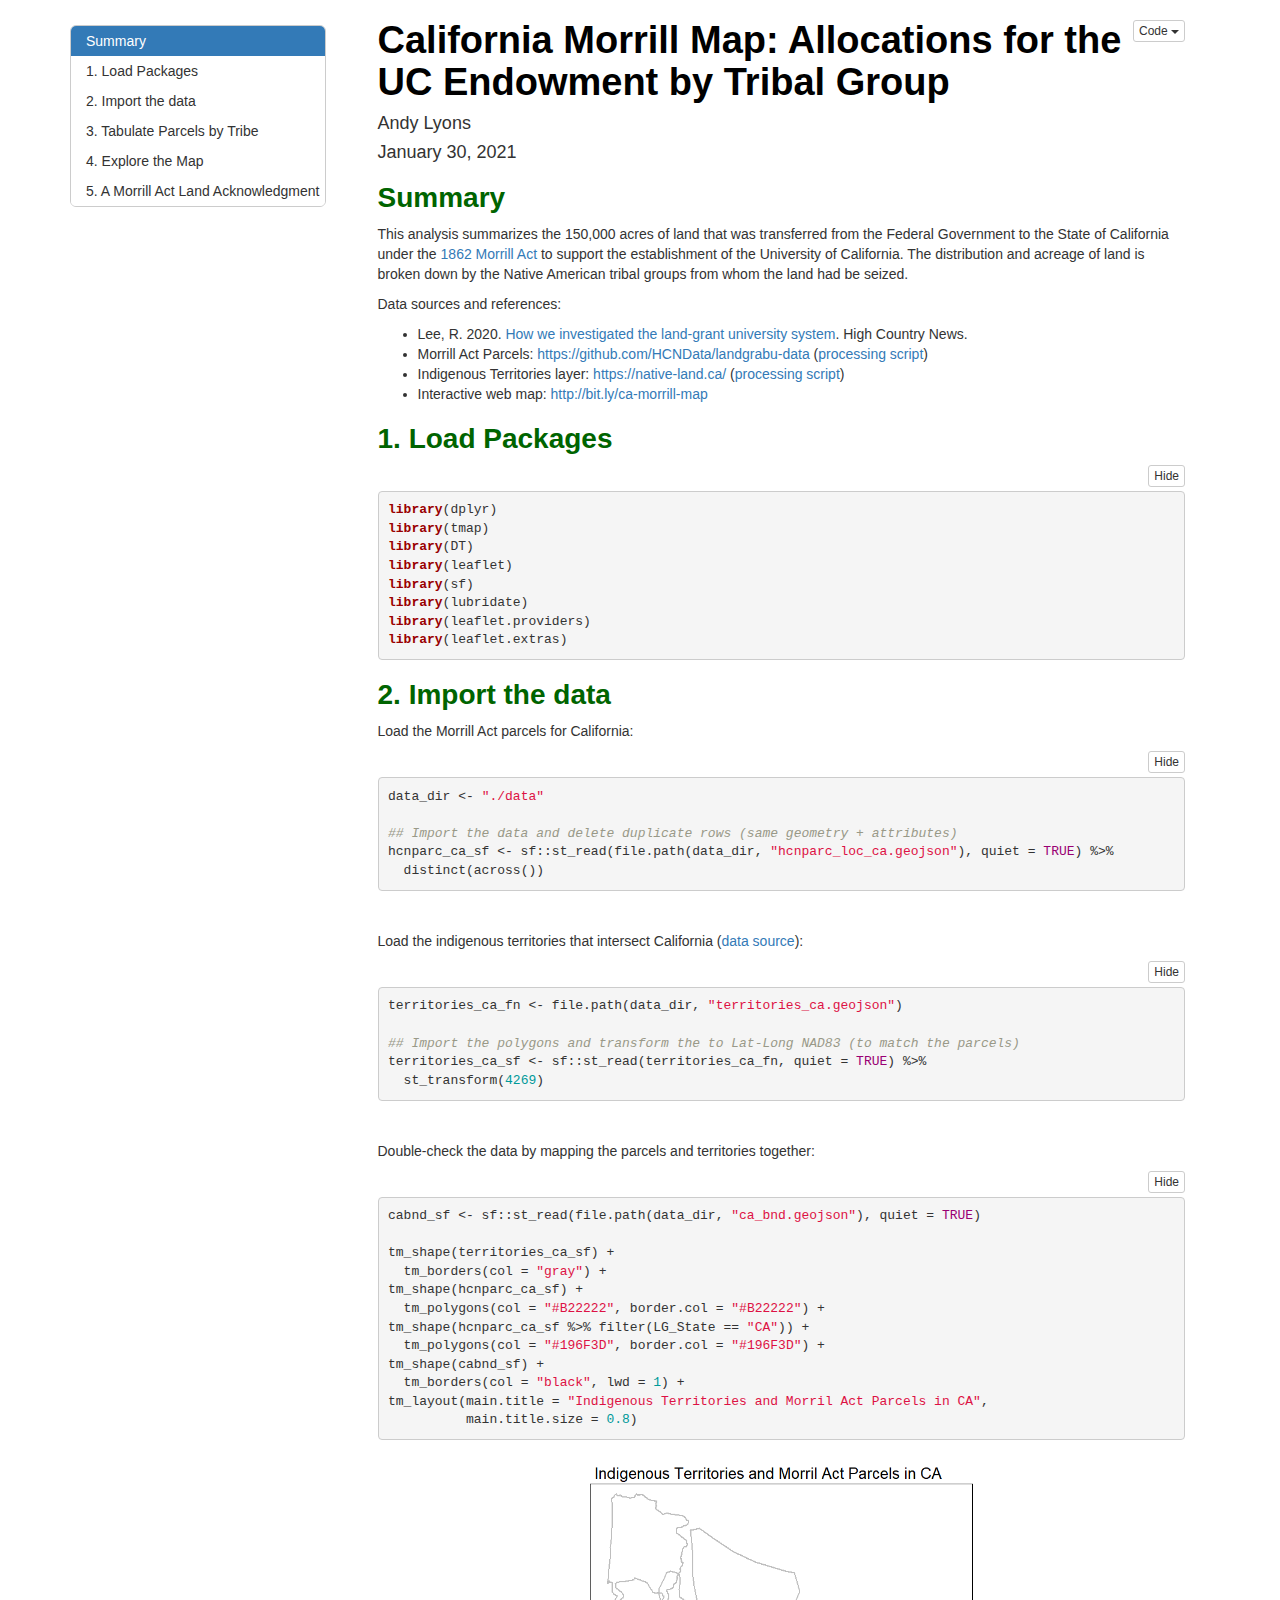
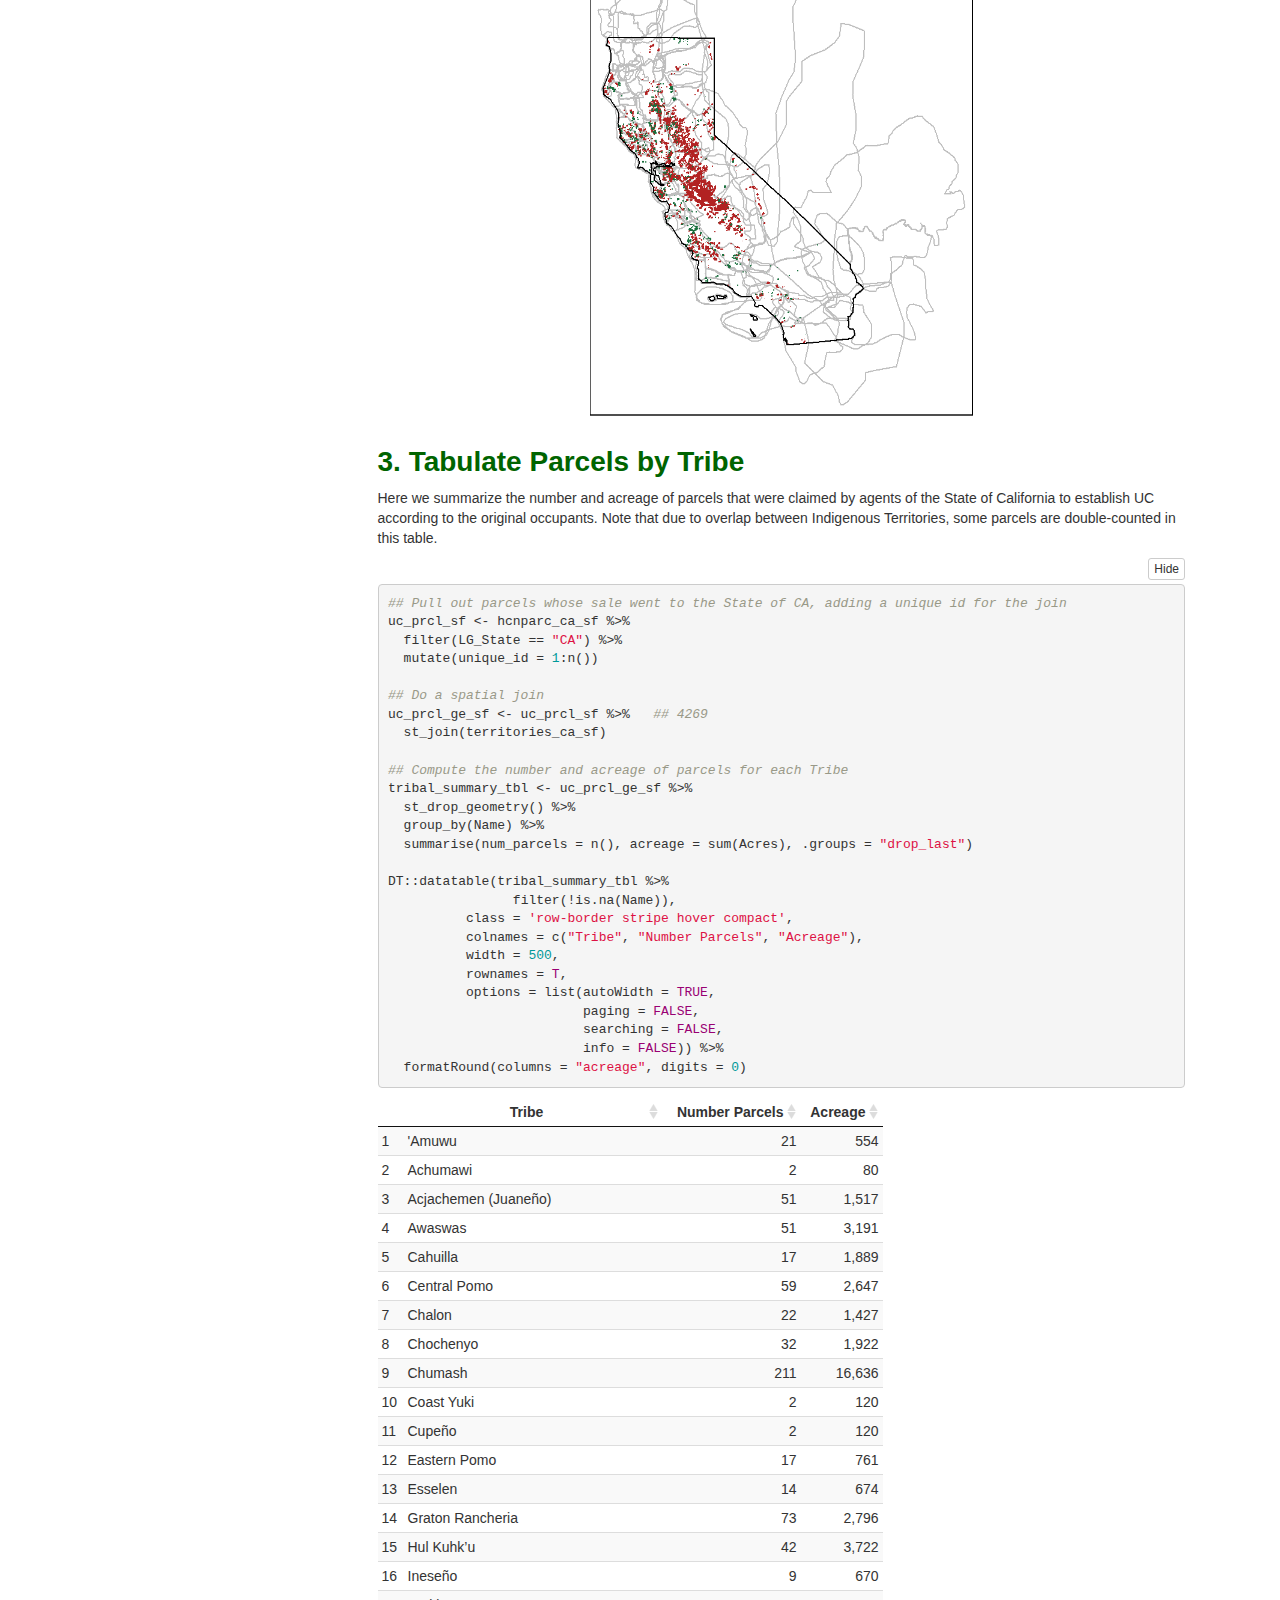
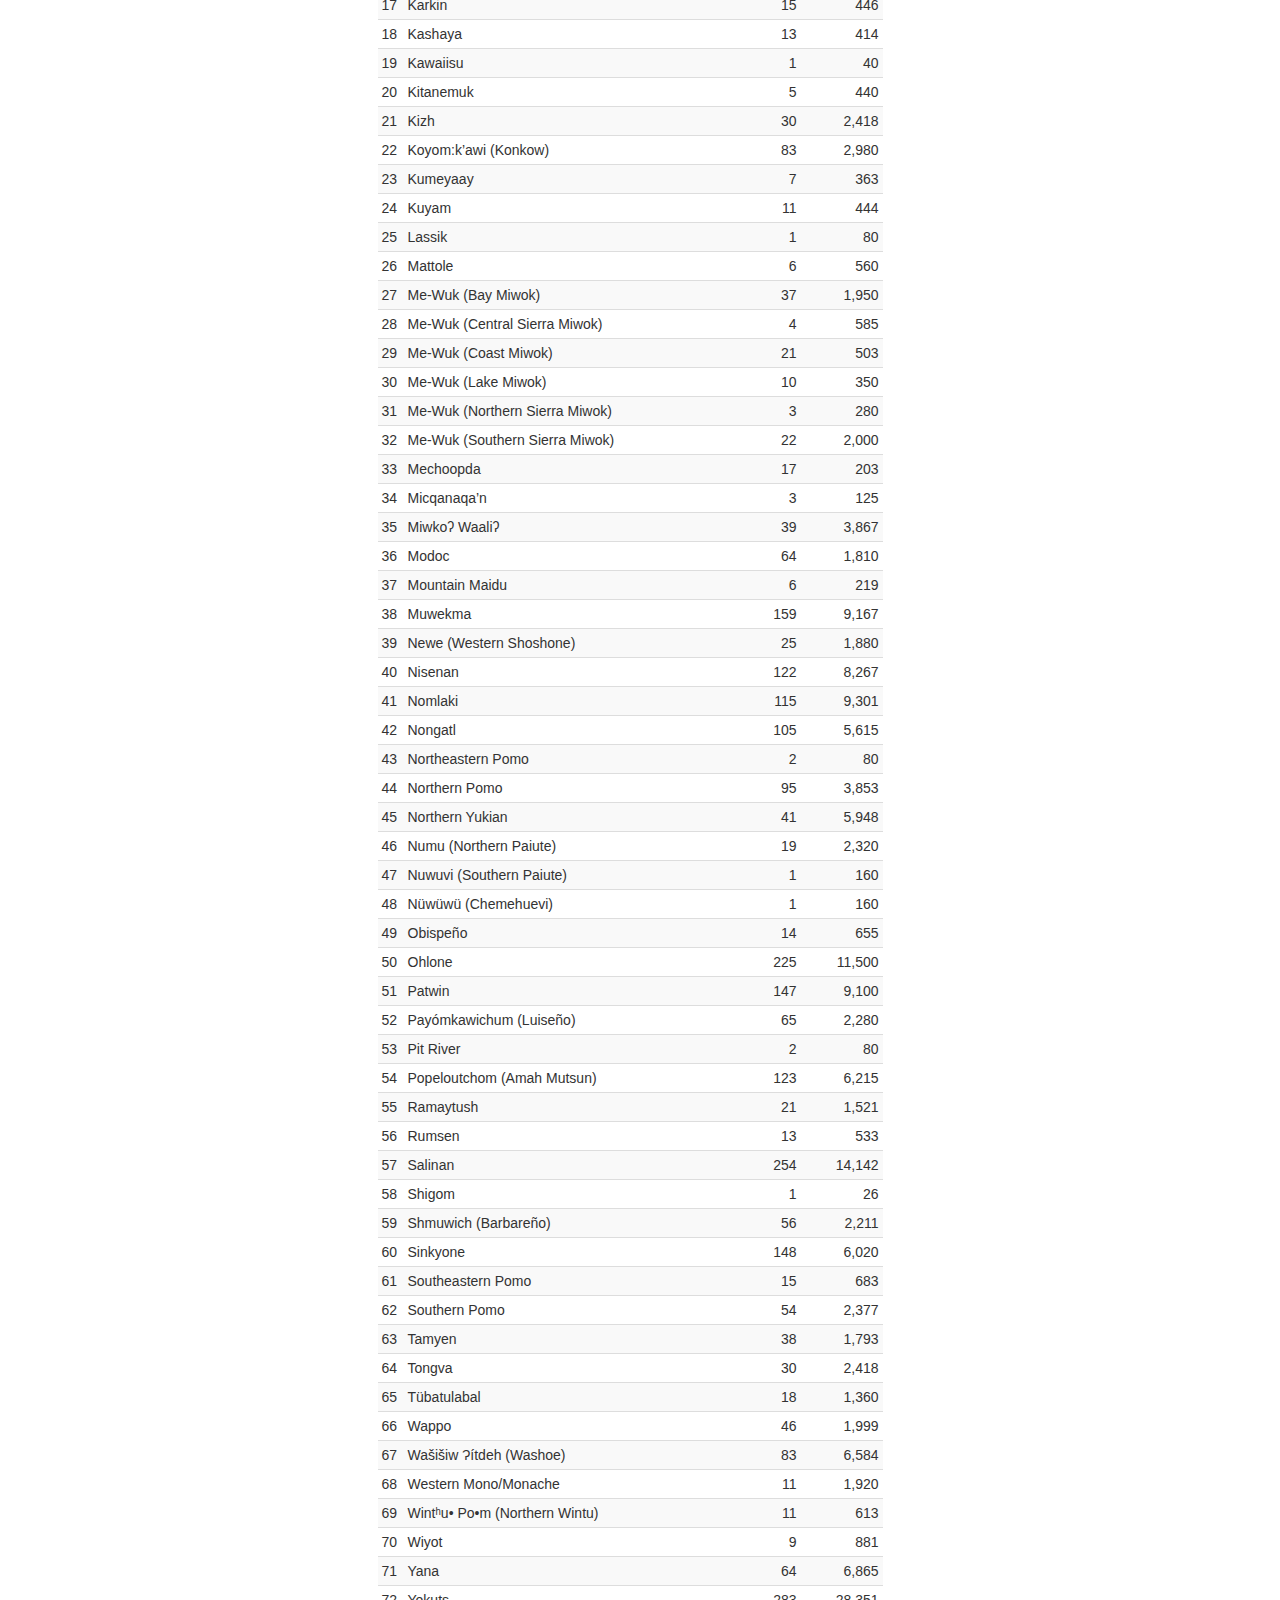
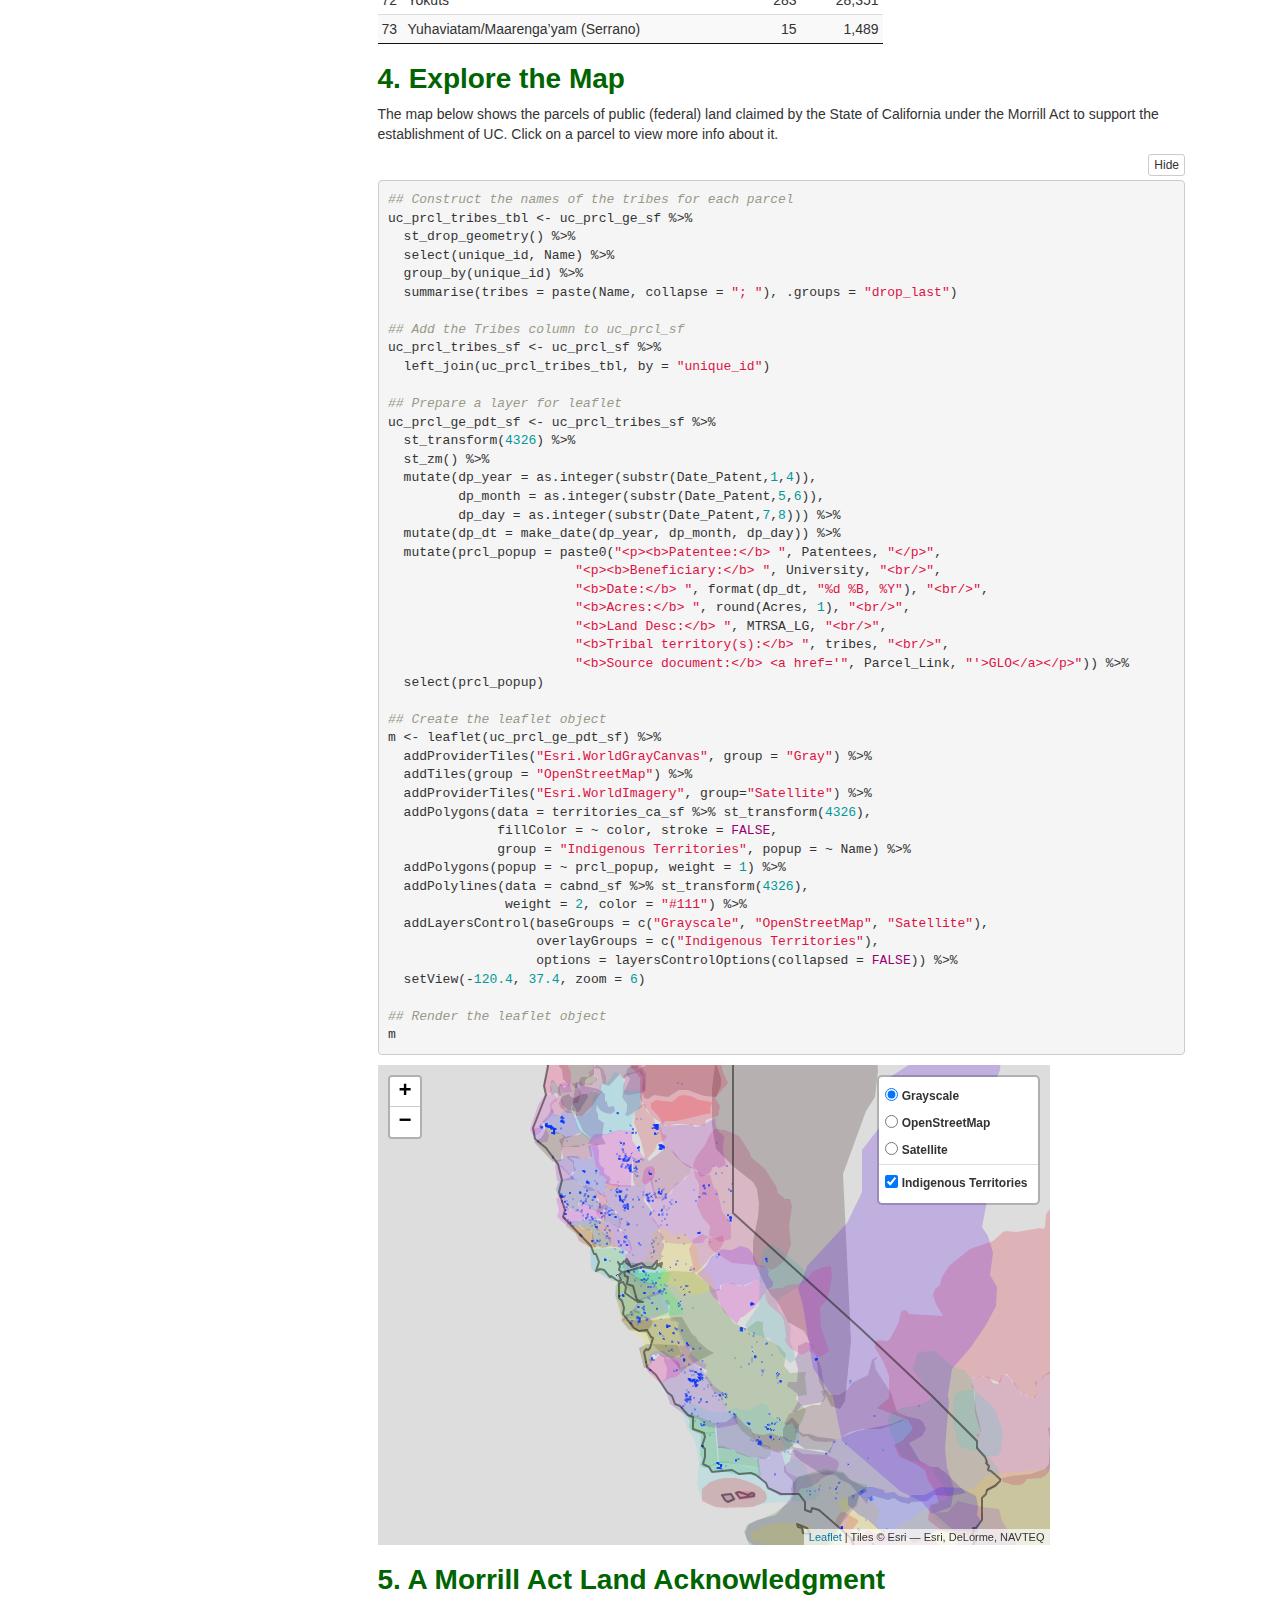
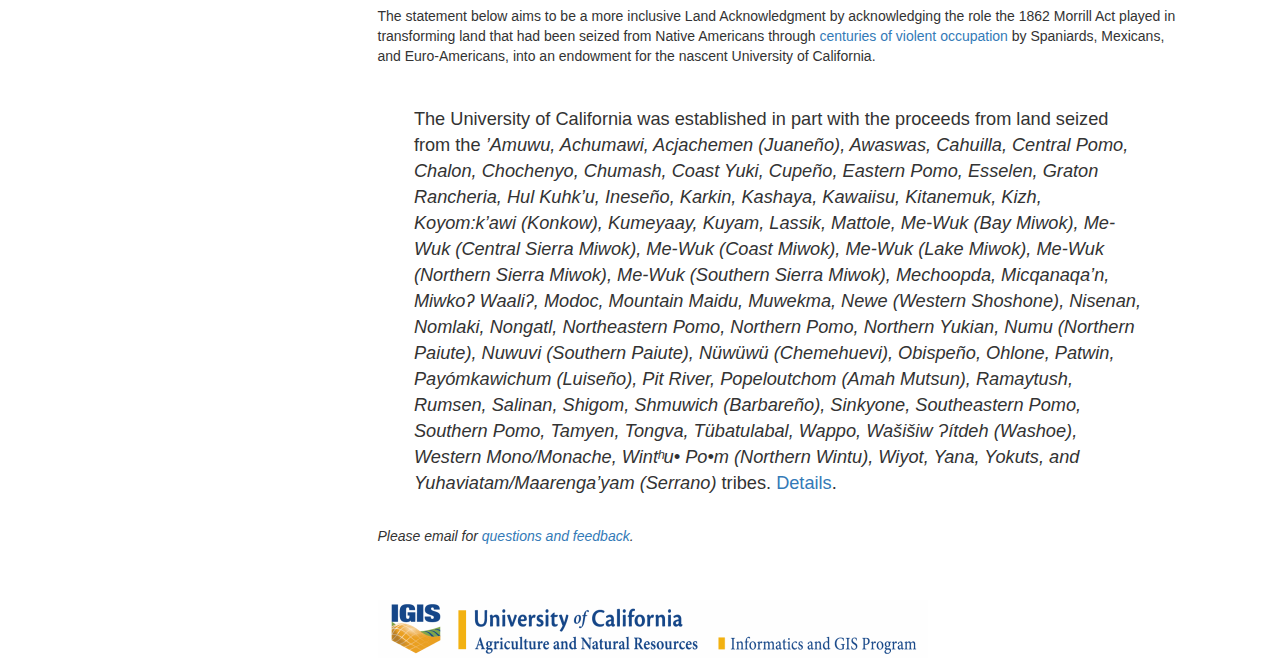
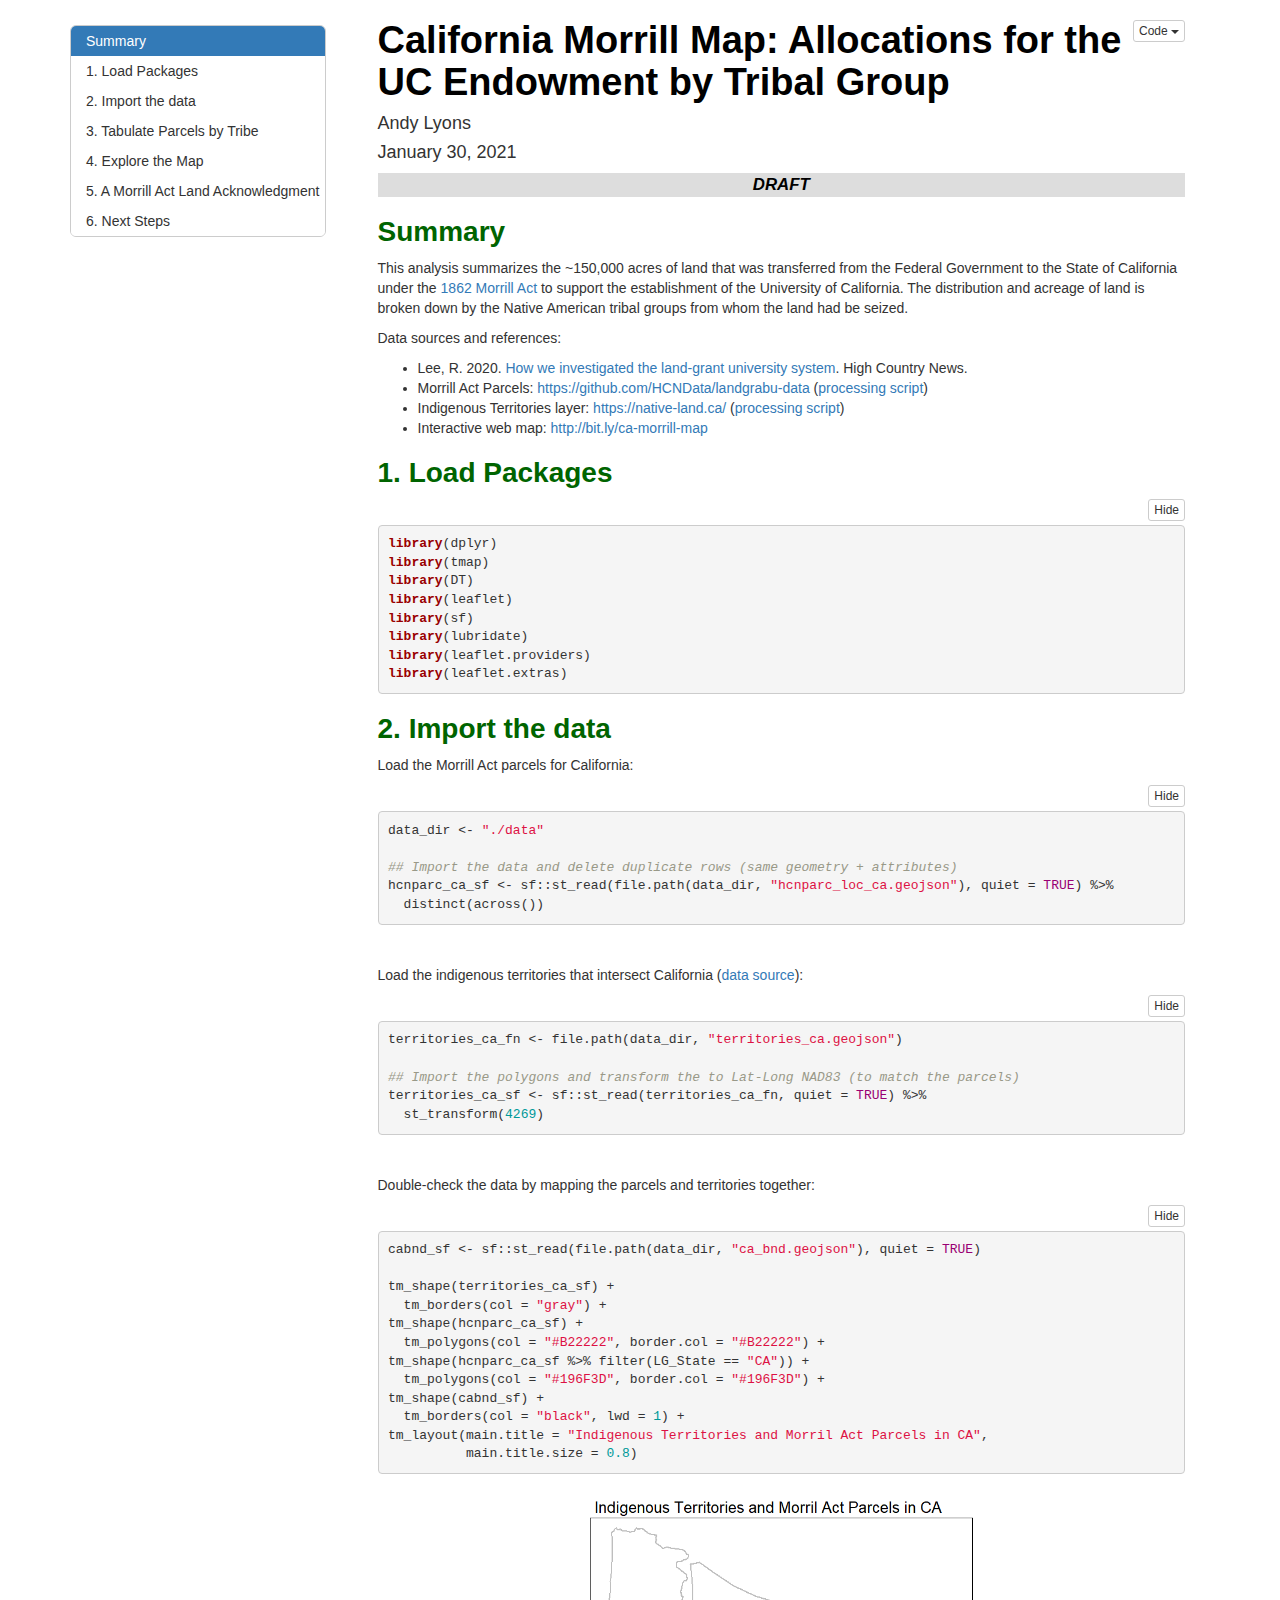
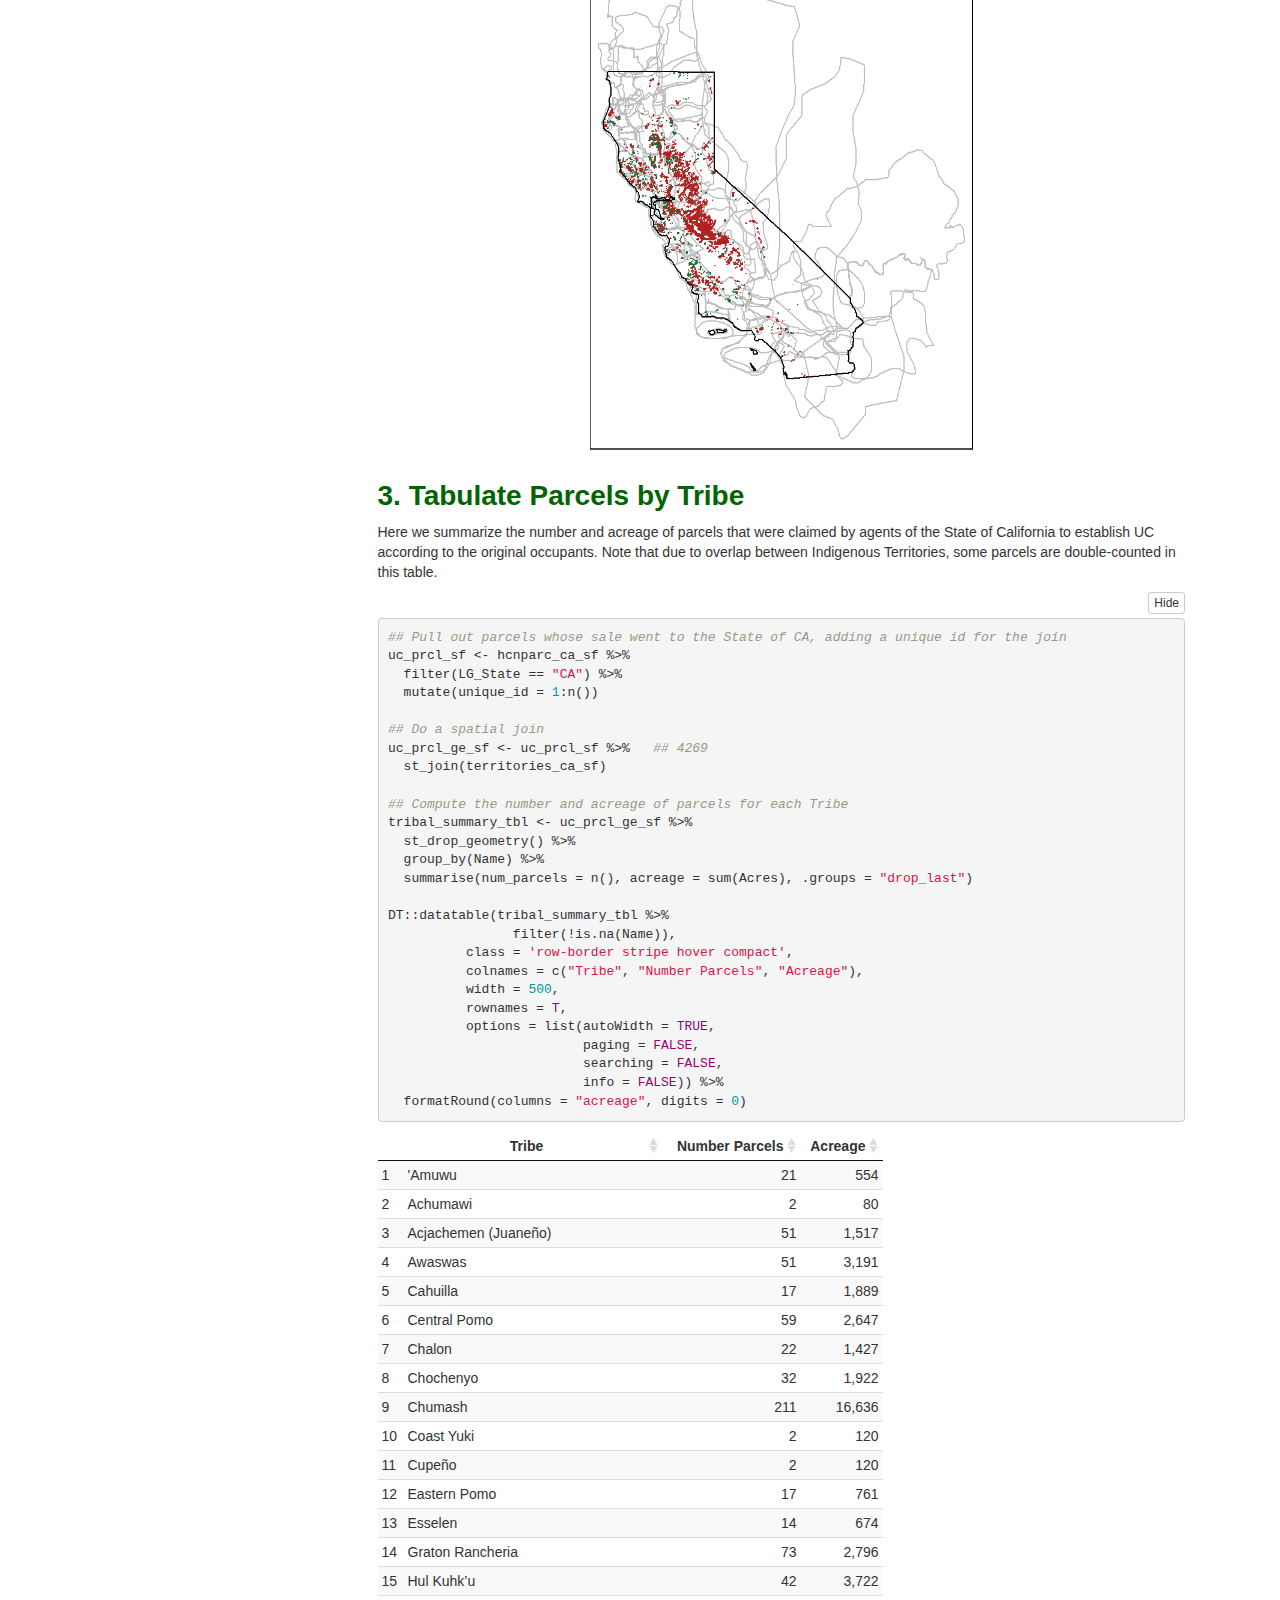
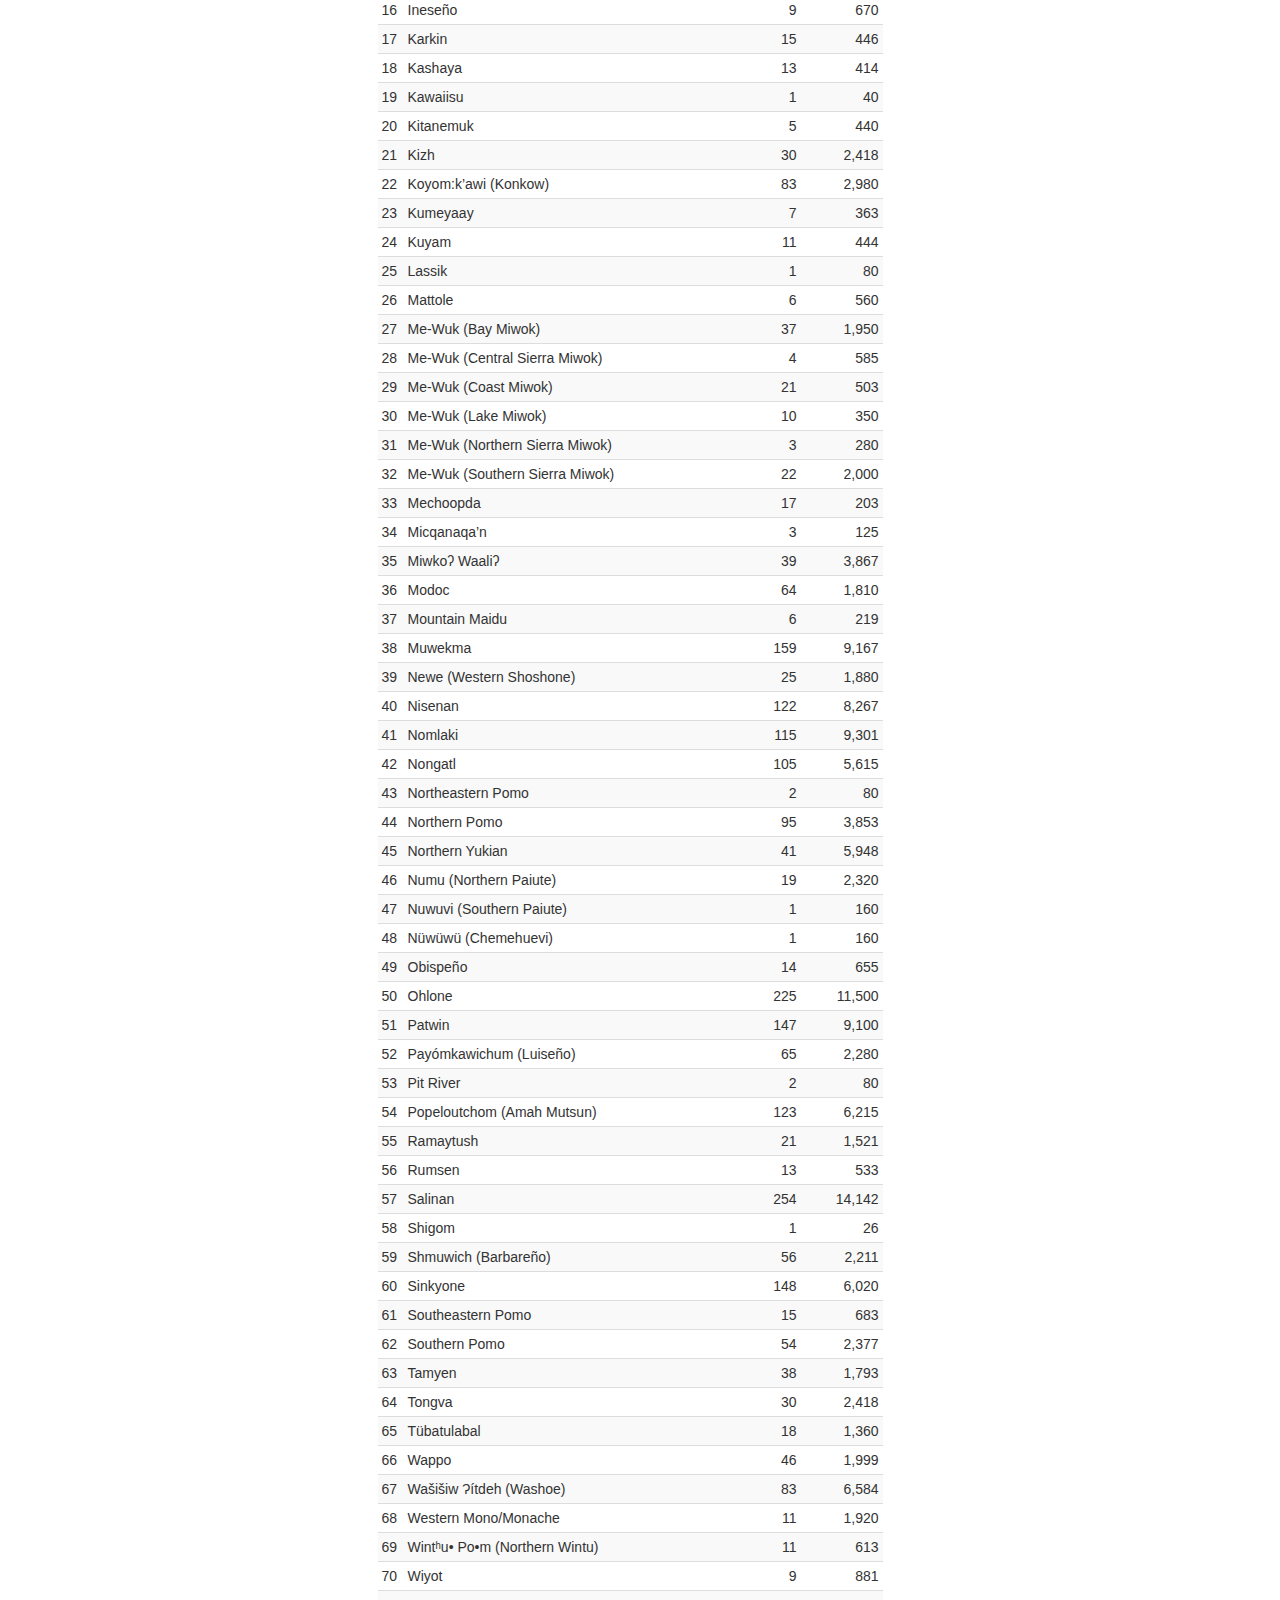
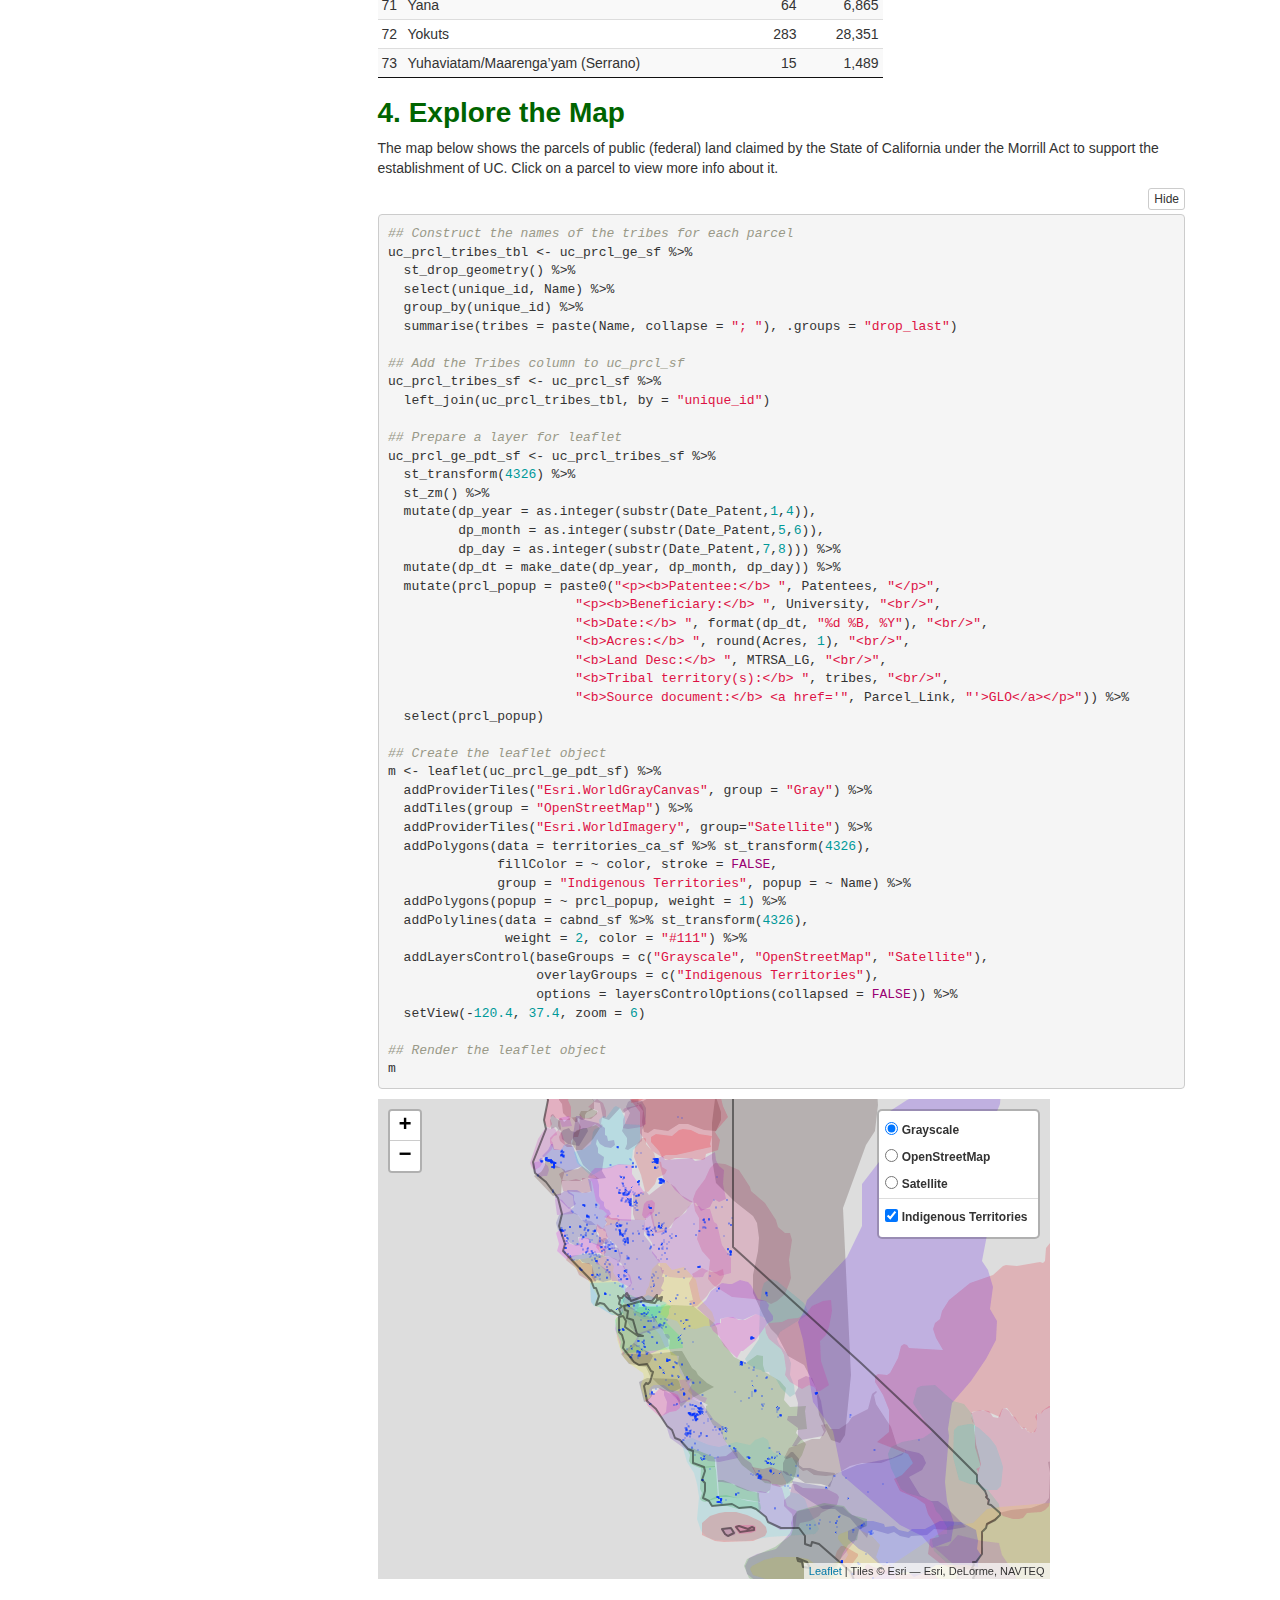
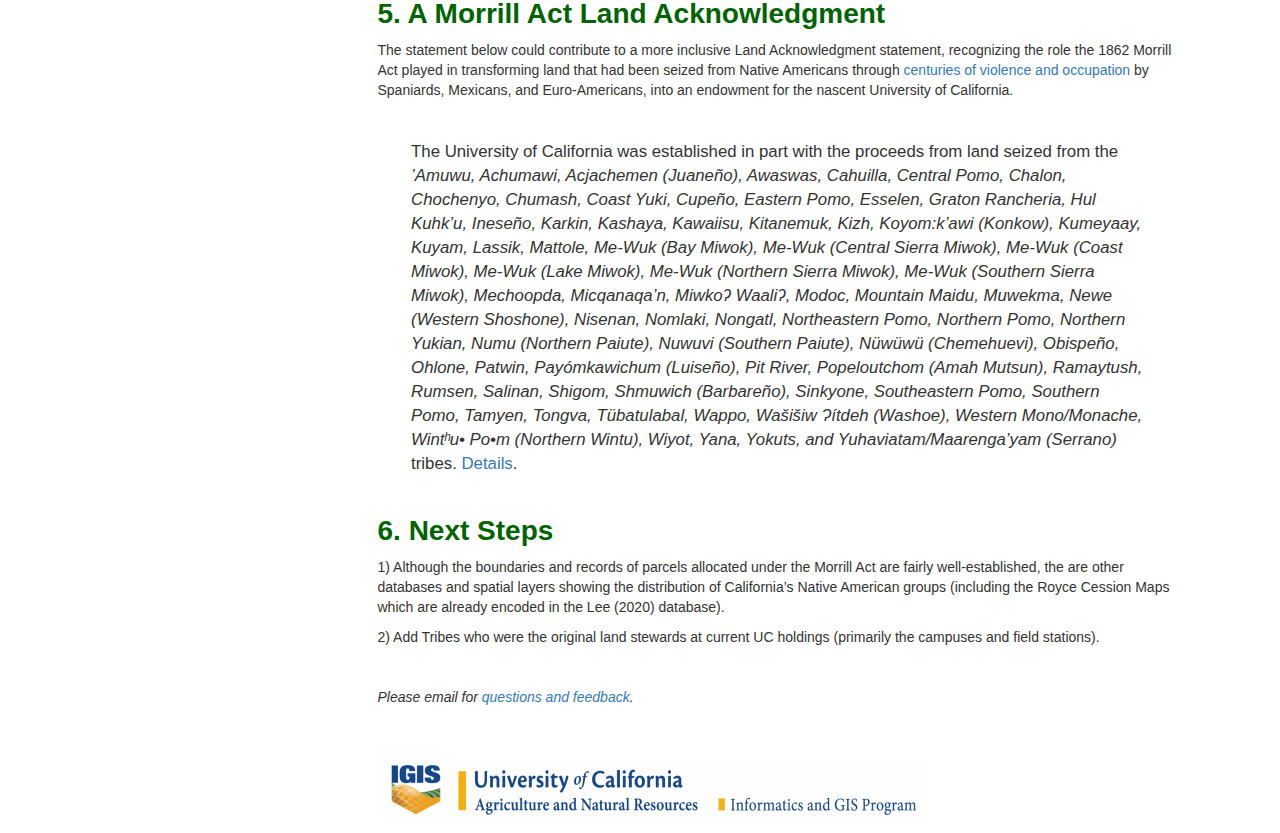
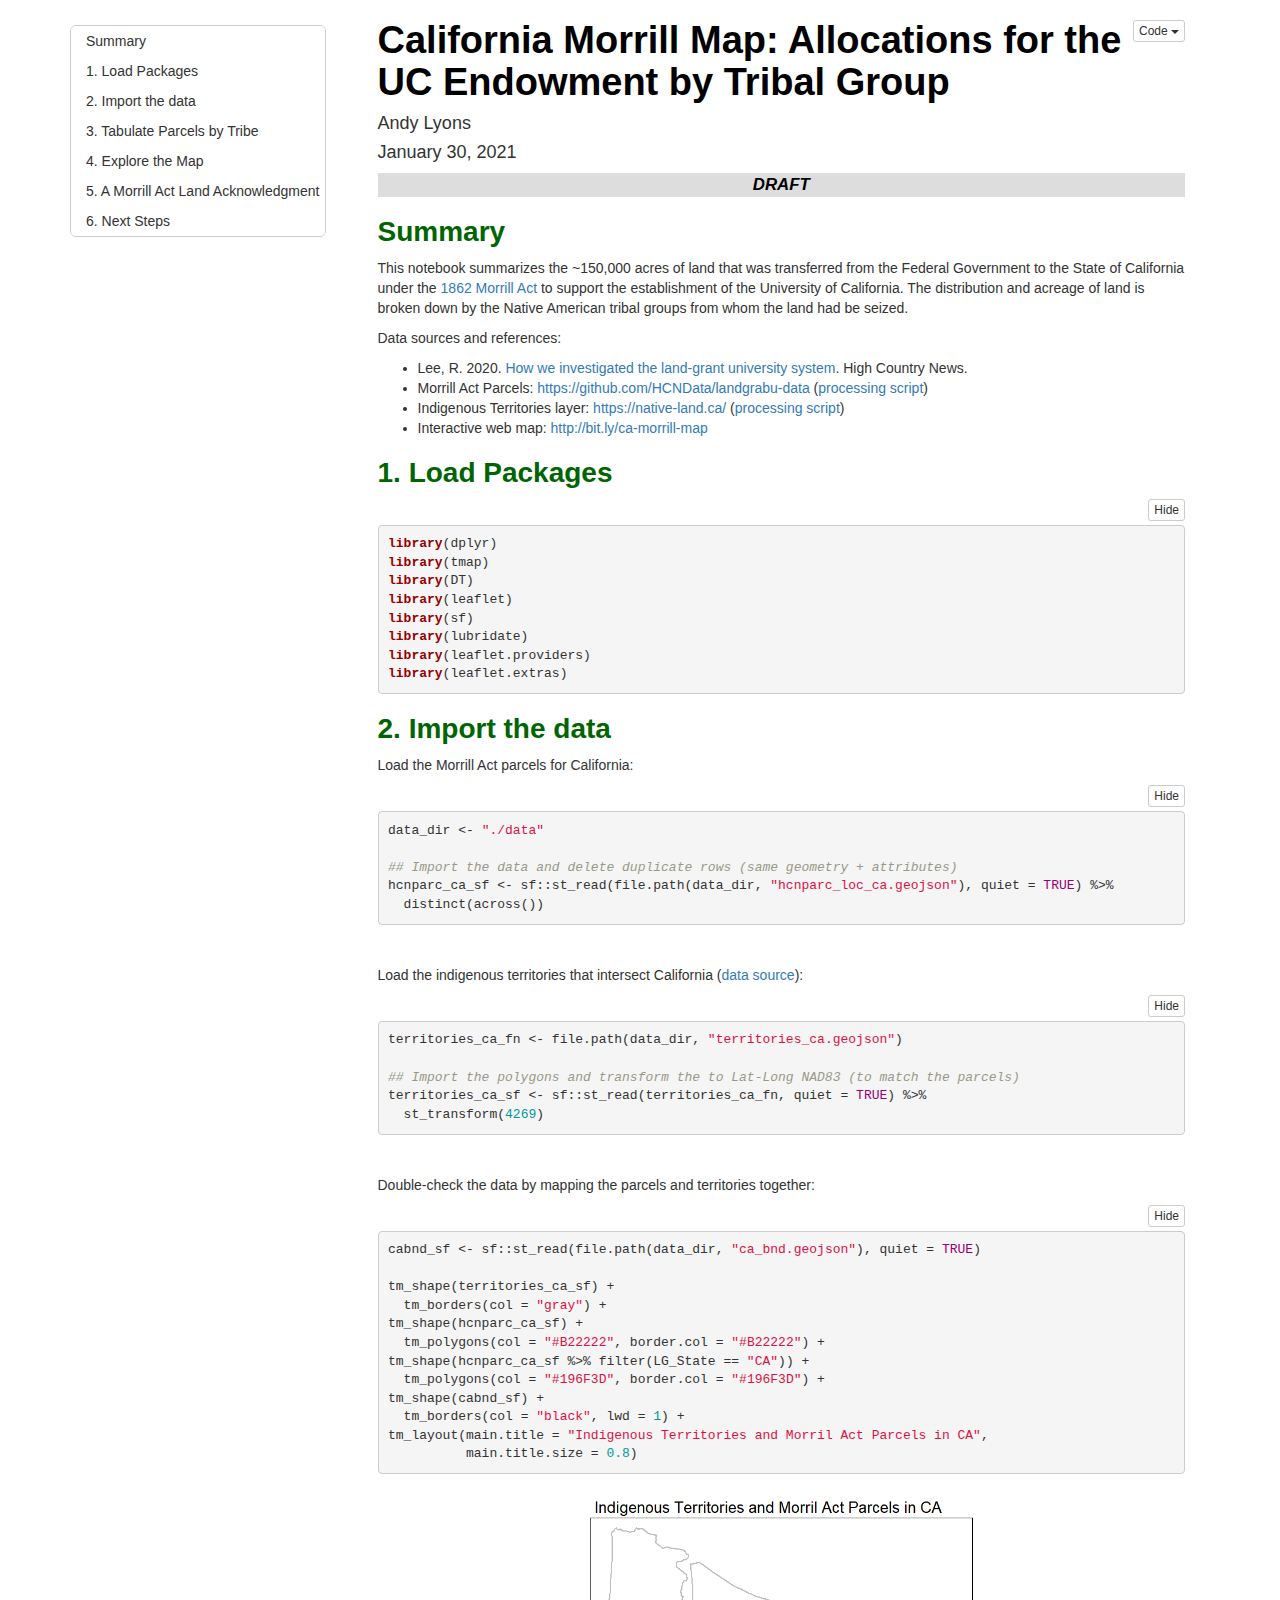
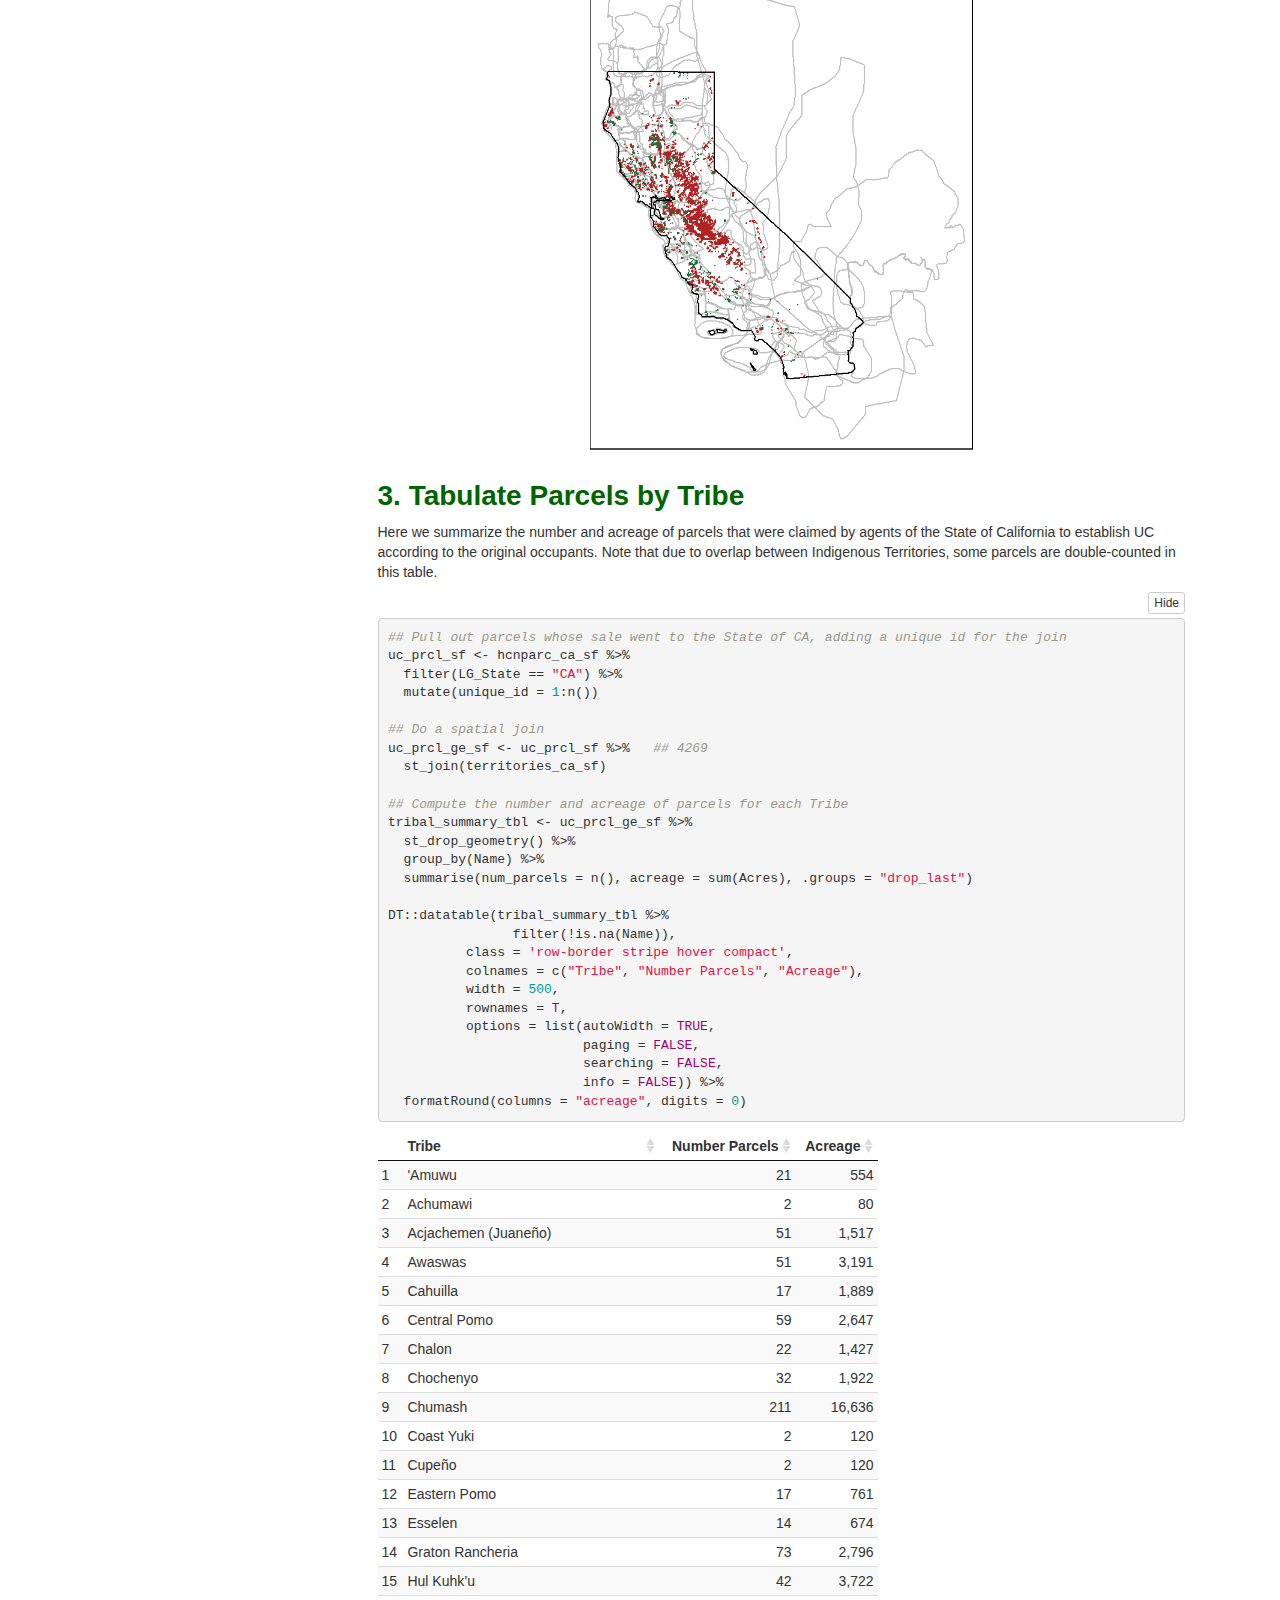
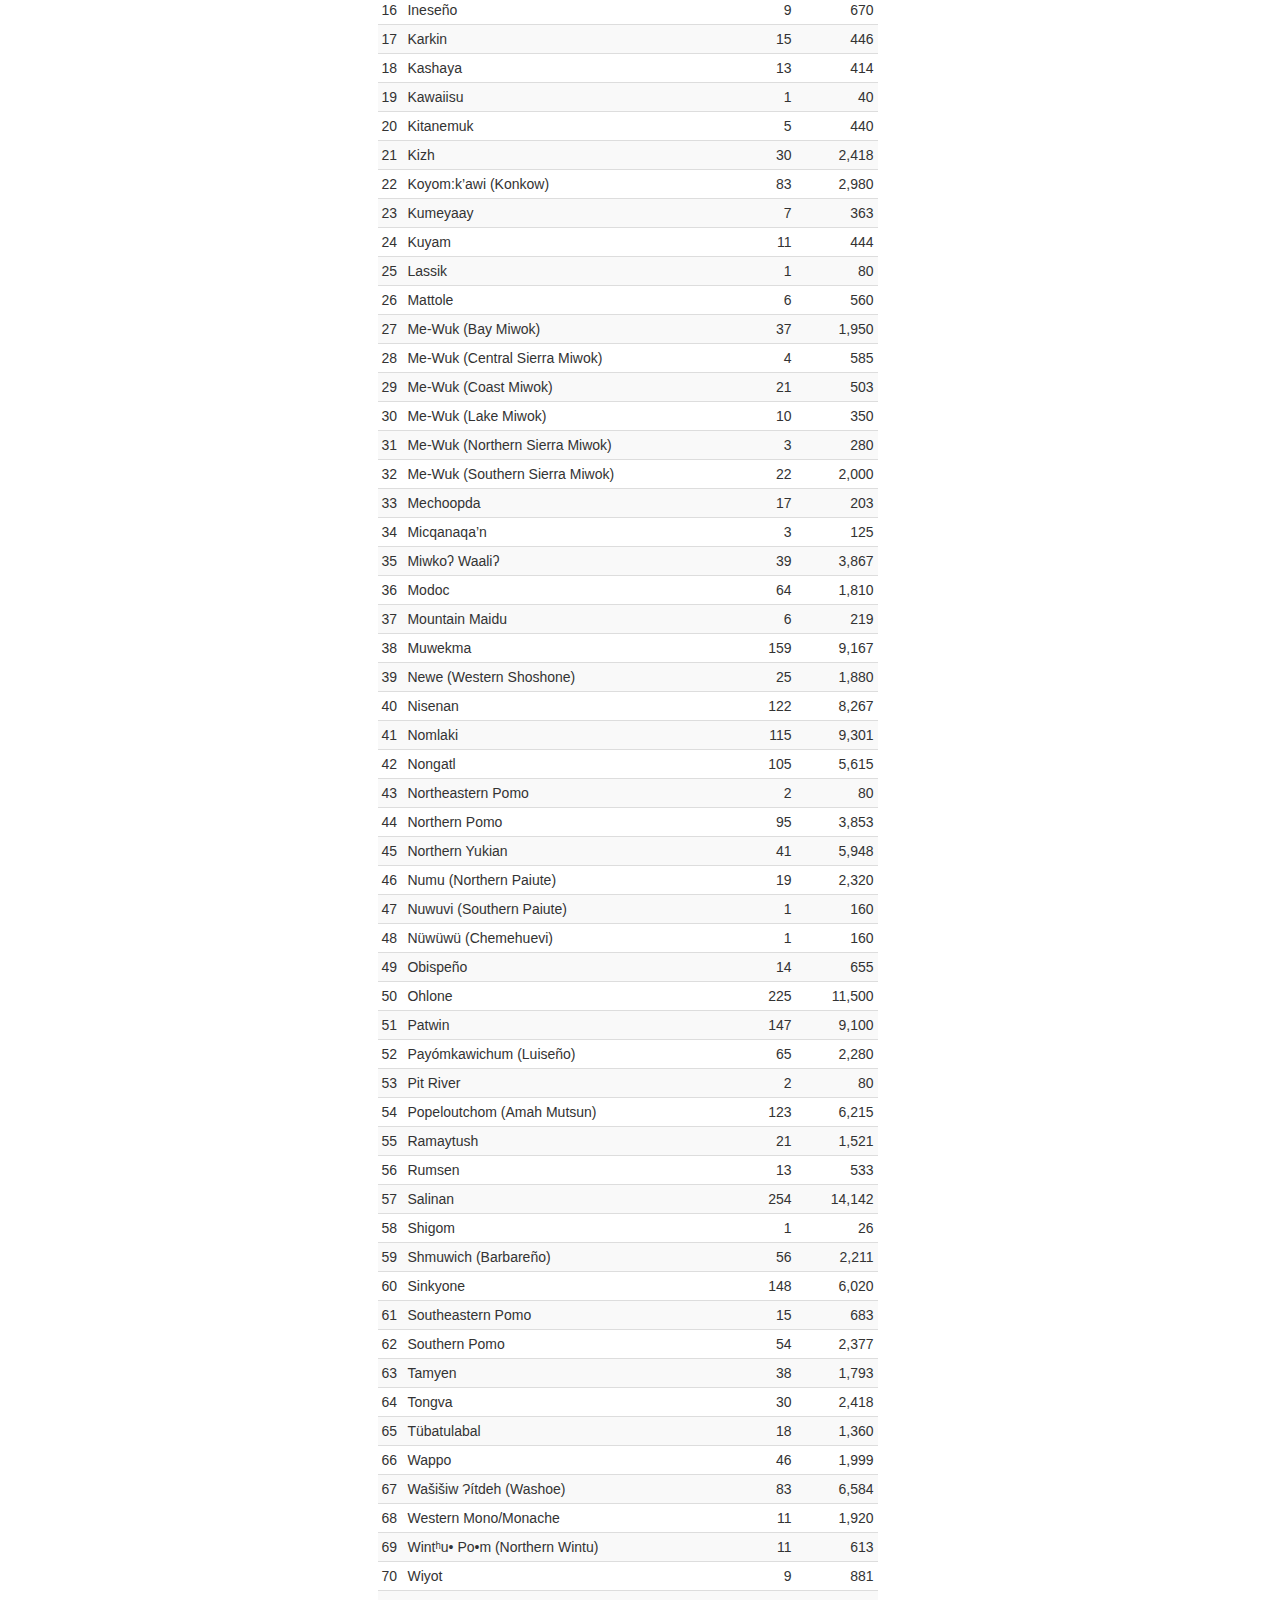
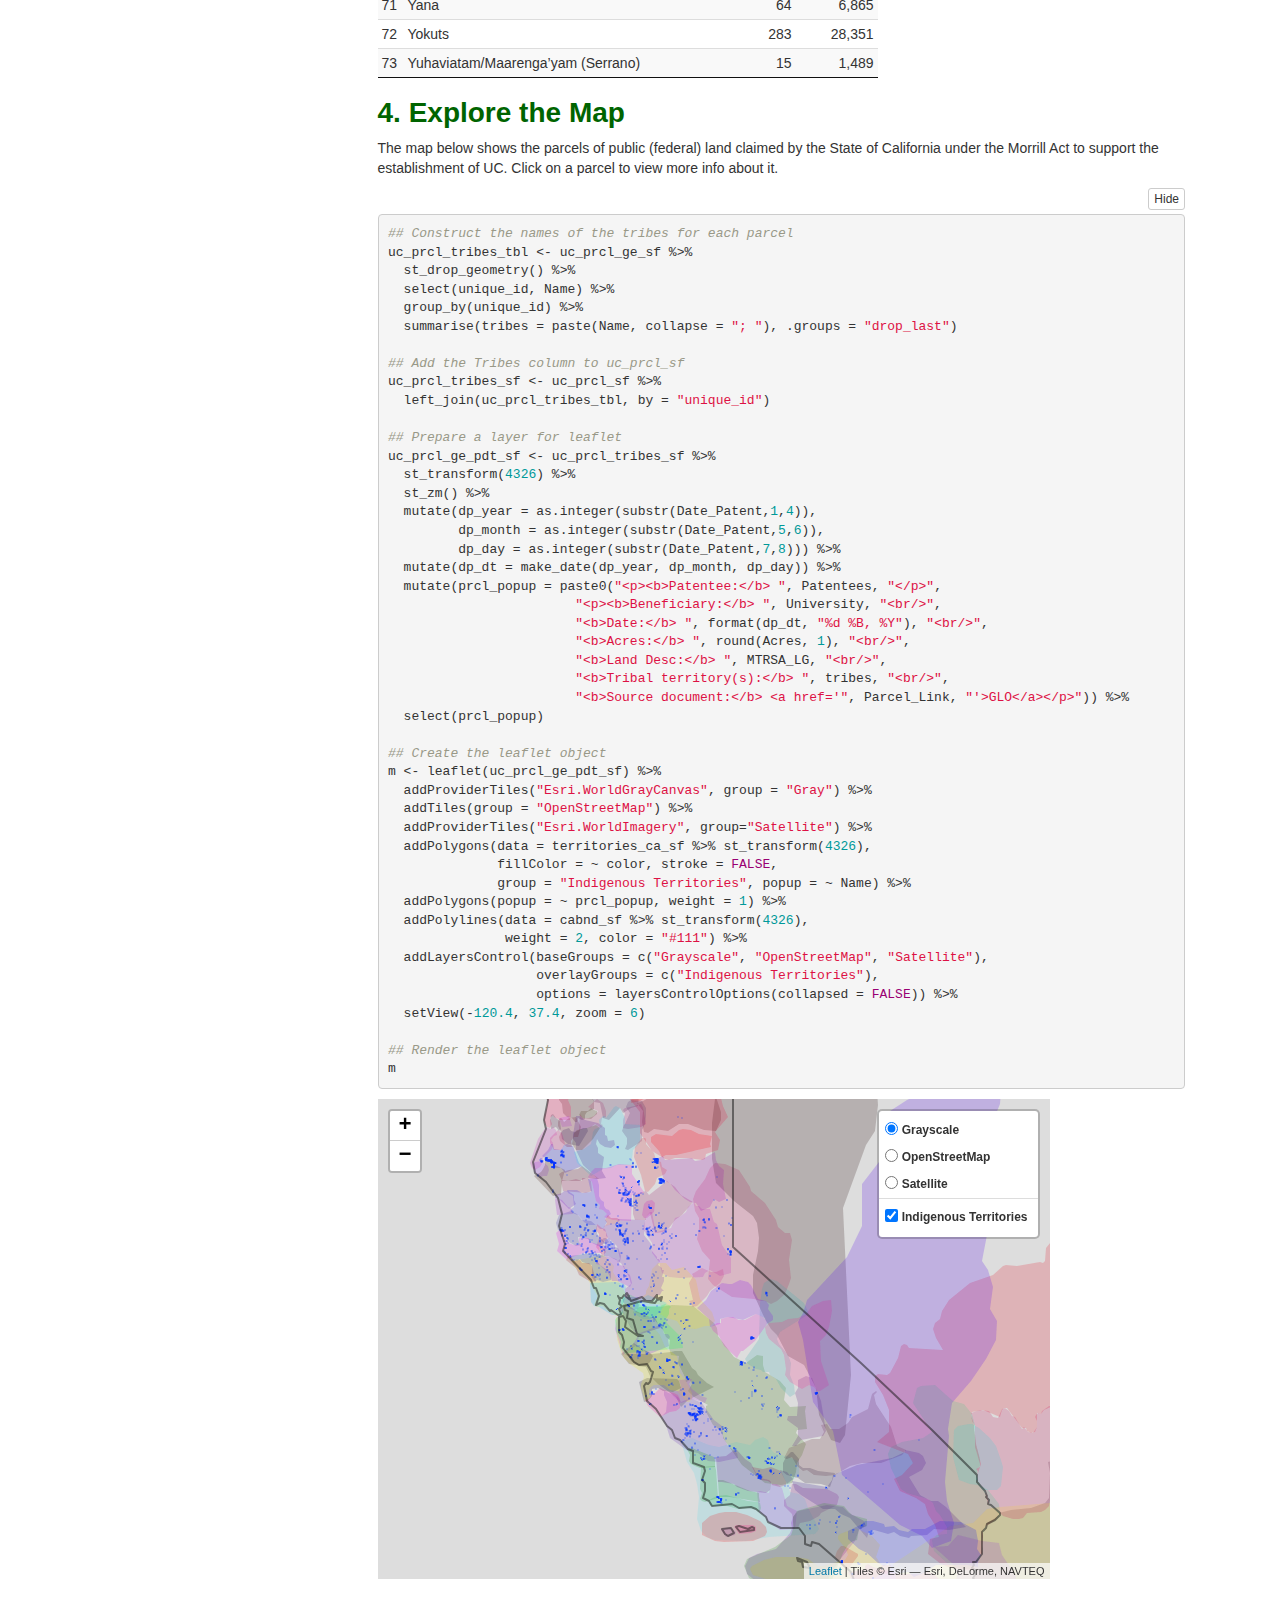
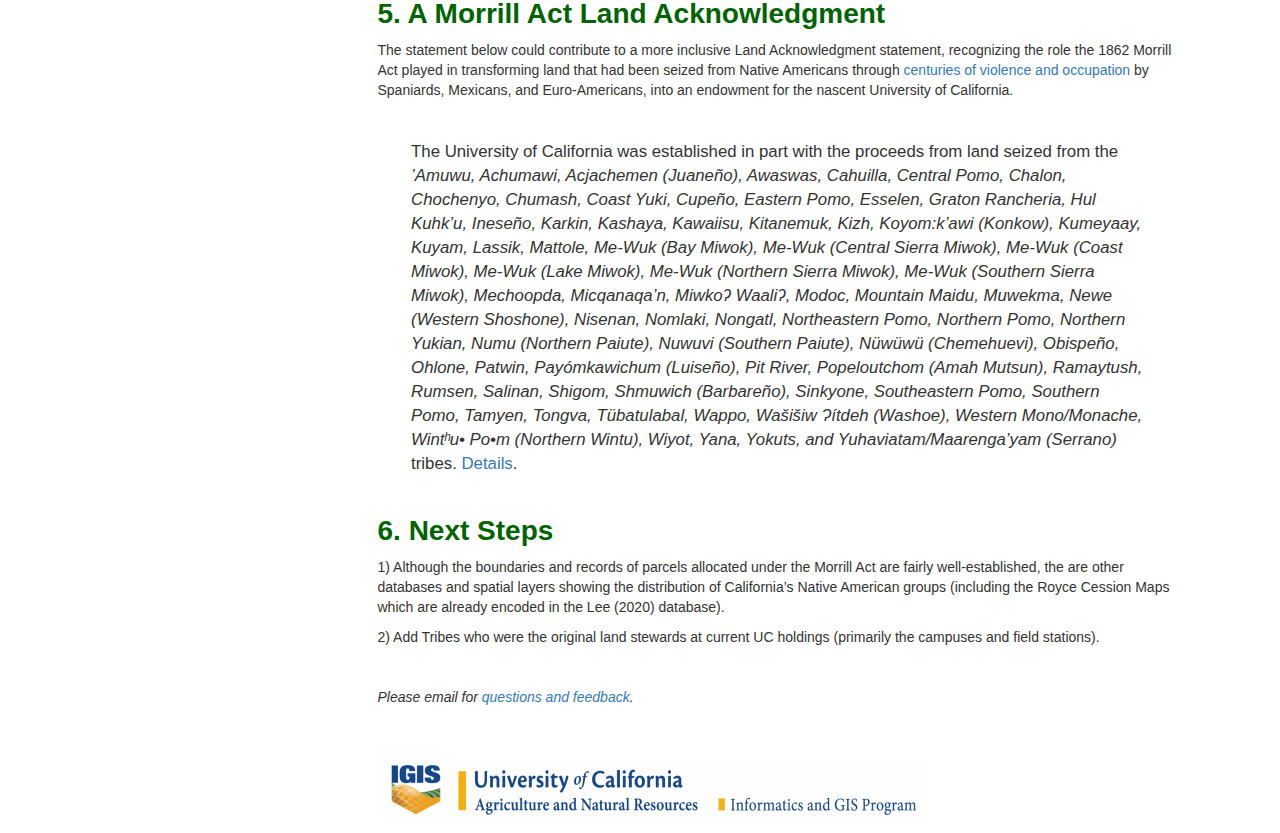
